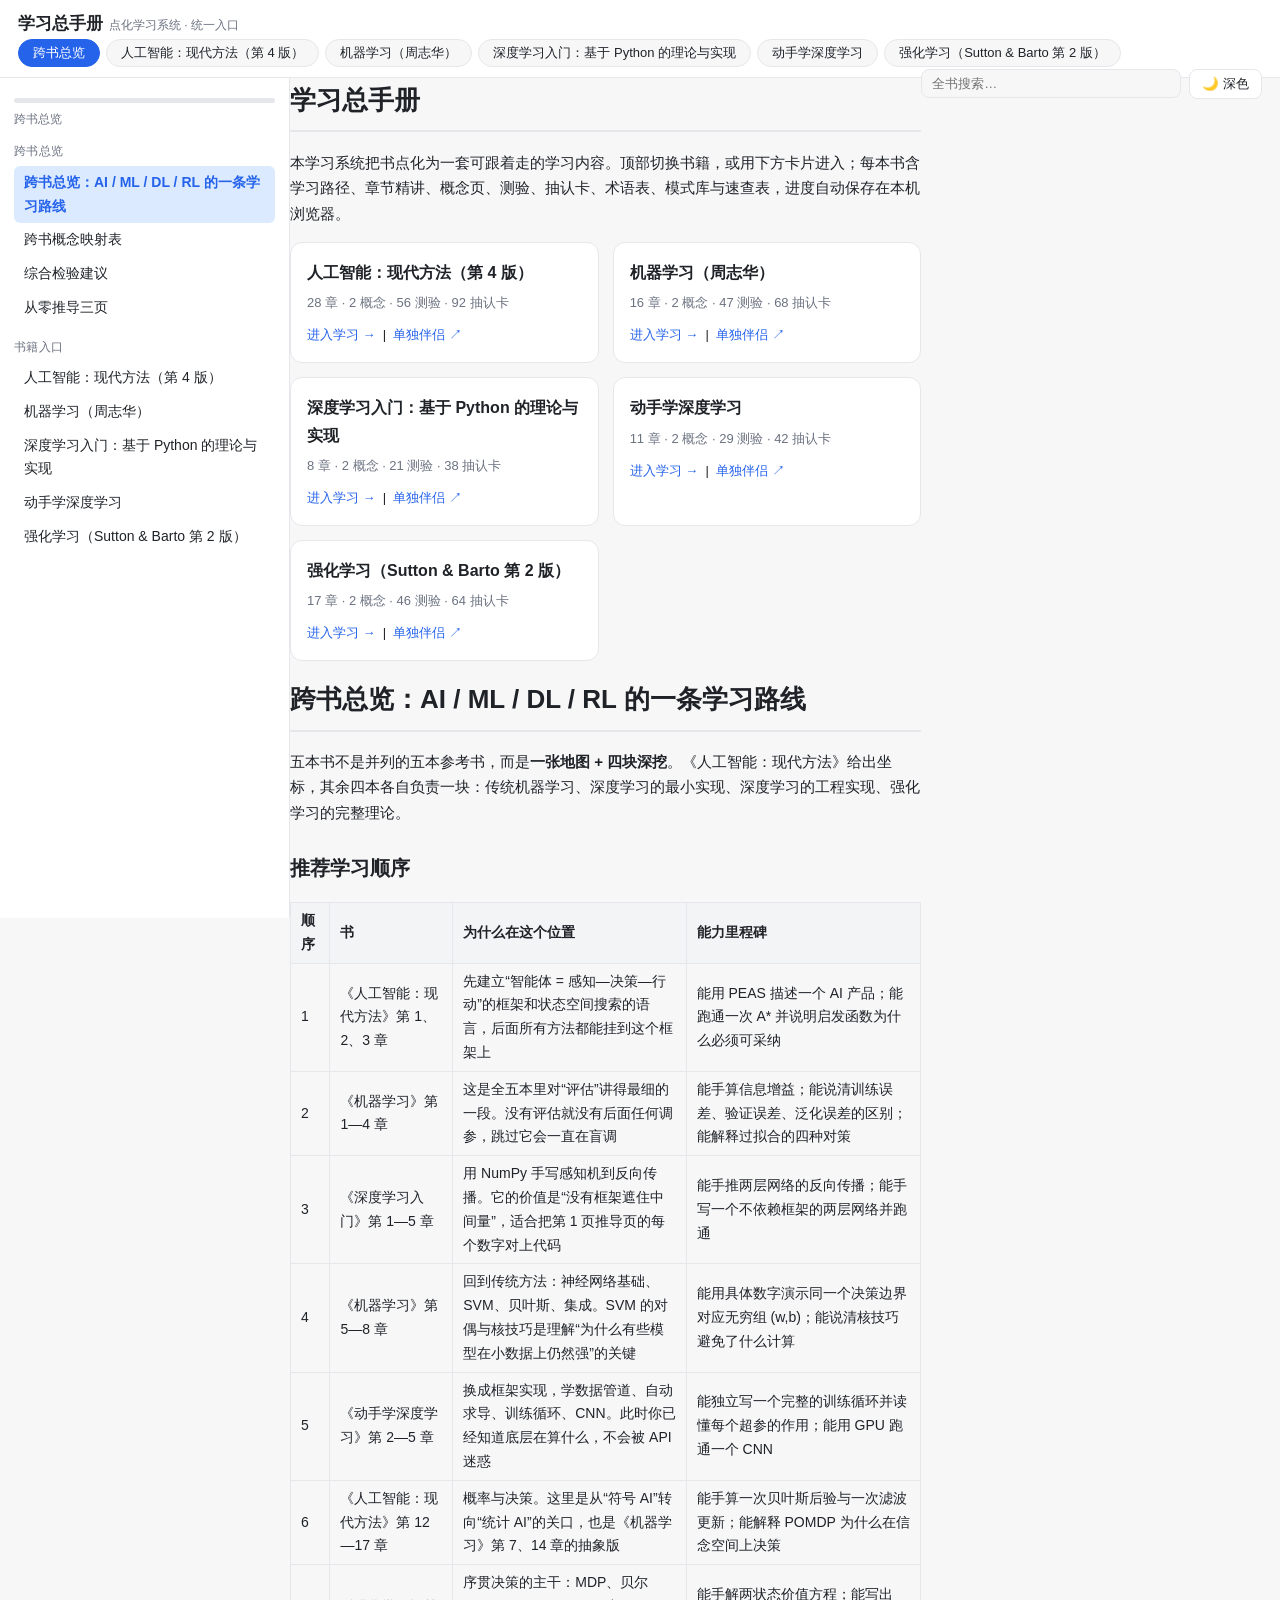
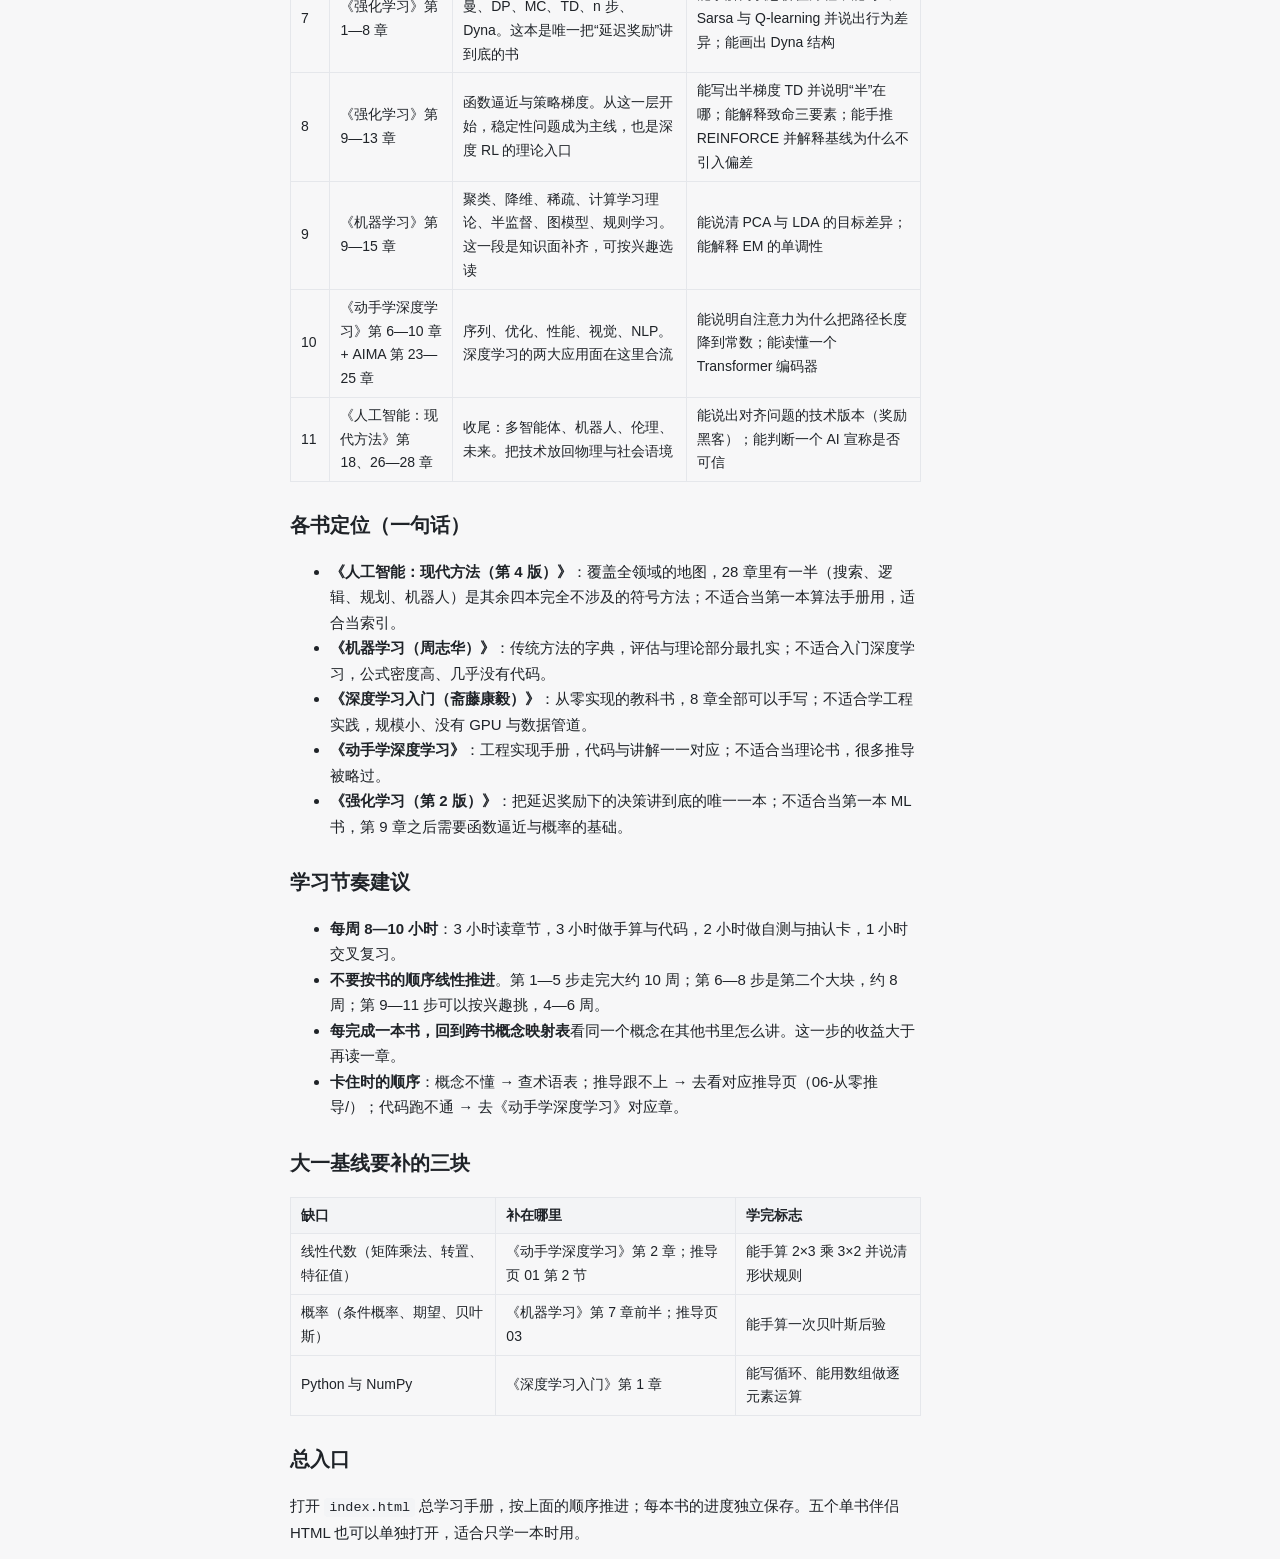
==== index.html @ c2a32211 "五本 AI/ML/DL/RL 教材点化学习系统：AIMA 4e 骨架 + 周志华 + 深度学习入门 + d2l + Sutton；28/16/8/11/17 章，199 测验，三页从零推导" ====
<!DOCTYPE html>
<html lang="zh-CN">
<head>
<meta charset="utf-8">
<meta name="viewport" content="width=device-width, initial-scale=1">
<title>学习总手册</title>
<style>
:root{
  --bg:#f7f7f8; --panel:#ffffff; --text:#1f2328; --muted:#6b7280;
  --accent:#2563eb; --accent-soft:#dbeafe; --border:#e5e7eb;
  --ok:#16a34a; --bad:#dc2626; --code-bg:#f3f4f6;
}
[data-theme="dark"]{
  --bg:#111318; --panel:#1a1d24; --text:#e5e7eb; --muted:#9ca3af;
  --accent:#60a5fa; --accent-soft:#1e3a5f; --border:#2d333d;
  --ok:#4ade80; --bad:#f87171; --code-bg:#20242c;
}
*{box-sizing:border-box}
html,body{margin:0;padding:0}
body{font-family:-apple-system,BlinkMacSystemFont,"Segoe UI","PingFang SC","Hiragino Sans GB","Microsoft YaHei",sans-serif;
  background:var(--bg);color:var(--text);line-height:1.7;font-size:15px}
a{color:var(--accent);text-decoration:none}
a:hover{text-decoration:underline}
header{position:sticky;top:0;z-index:20;background:var(--panel);border-bottom:1px solid var(--border);padding:10px 18px}
.brand{font-size:17px;font-weight:700;display:inline-block;margin-right:18px}
.brand span{color:var(--muted);font-weight:400;font-size:12px;margin-left:6px}
.tabs{display:inline-flex;gap:6px;flex-wrap:wrap;vertical-align:middle}
.tab{border:1px solid var(--border);background:var(--bg);color:var(--text);border-radius:999px;padding:4px 14px;cursor:pointer;font-size:13px}
.tab.active{background:var(--accent);border-color:var(--accent);color:#fff}
.hdr-right{float:right;display:flex;gap:8px;align-items:center;margin-top:2px}
#q{width:260px;padding:6px 10px;border:1px solid var(--border);border-radius:8px;background:var(--bg);color:var(--text);font-size:13px}
#theme-btn{border:1px solid var(--border);background:var(--panel);color:var(--text);border-radius:8px;padding:5px 12px;cursor:pointer;white-space:nowrap}
.layout{display:flex;min-height:calc(100vh - 60px)}
.sidebar{width:290px;flex:none;background:var(--panel);border-right:1px solid var(--border);
  padding:14px;position:sticky;top:60px;height:calc(100vh - 60px);overflow-y:auto}
#progress-bar{height:5px;background:var(--border);border-radius:3px;margin:6px 0;overflow:hidden}
#progress-bar>div{height:100%;width:0;background:var(--accent);transition:width .3s}
#progress-label{font-size:12px;color:var(--muted);margin-bottom:8px}
.nav-sec{font-size:12px;color:var(--muted);margin:12px 0 4px;text-transform:uppercase;letter-spacing:.4px}
.nav-item{display:block;padding:5px 10px;border-radius:6px;color:var(--text);font-size:14px}
.nav-item:hover{background:var(--accent-soft);text-decoration:none}
.nav-item.active{background:var(--accent-soft);color:var(--accent);font-weight:600}
.nav-item .done{float:right;color:var(--ok);font-size:12px}
#nav-toggle{display:none}
.main{flex:1;min-width:0;padding:28px 40px 80px;max-width:920px}
.page h1{font-size:26px;border-bottom:2px solid var(--border);padding-bottom:8px;margin-top:0}
.page h2{font-size:20px;margin-top:26px}
.page h3{font-size:17px;margin-top:22px}
.page table{border-collapse:collapse;width:100%;margin:12px 0;font-size:14px}
.page th,.page td{border:1px solid var(--border);padding:6px 10px;text-align:left}
.page th{background:var(--code-bg)}
.page code{background:var(--code-bg);padding:2px 5px;border-radius:4px;font-size:.9em}
.page pre{background:var(--code-bg);padding:12px;border-radius:8px;overflow-x:auto;font-size:13px}
.page pre code{background:none;padding:0}
.page blockquote{border-left:4px solid var(--accent);margin:12px 0;padding:6px 14px;background:var(--accent-soft);border-radius:0 6px 6px 0}
.page img{max-width:100%}
.mermaid{background:var(--code-bg);padding:14px;border-radius:8px;overflow-x:auto;font-family:ui-monospace,Menlo,Consolas,monospace;font-size:12.5px;white-space:pre;color:var(--muted)}
.mermaid-hint{font-size:12px;color:var(--muted);margin:4px 0 14px}
svg{max-width:100%;height:auto}
.quiz-item{border:1px solid var(--border);border-radius:10px;padding:14px 16px;margin:14px 0;background:var(--panel)}
.quiz-q{margin:0 0 8px;font-weight:500}
.quiz-opts label{display:block;padding:4px 0;cursor:pointer}
.quiz-blank{width:60%;padding:6px 10px;border:1px solid var(--border);border-radius:6px;background:var(--bg);color:var(--text)}
.quiz-check{margin-top:10px;padding:6px 16px;border:none;border-radius:6px;background:var(--accent);color:#fff;cursor:pointer}
.quiz-feedback{margin-left:12px;font-size:13px}
.fb-ok{color:var(--ok)}.fb-bad{color:var(--bad)}
.quiz-explain{margin-top:8px;font-size:13px;color:var(--muted);border-top:1px dashed var(--border);padding-top:6px}
.flashcard{perspective:1200px;margin:24px auto;max-width:520px;cursor:pointer;user-select:none}
.fc-inner{position:relative;width:100%;height:240px;transform-style:preserve-3d;transition:transform .5s}
.flashcard.flip .fc-inner{transform:rotateY(180deg)}
.fc-front,.fc-back{position:absolute;inset:0;backface-visibility:hidden;display:flex;align-items:center;justify-content:center;
  padding:22px;border-radius:14px;border:1px solid var(--border);background:var(--panel);font-size:16px;text-align:center}
.fc-back{transform:rotateY(180deg);background:var(--accent-soft);color:var(--text)}
.card-controls{display:flex;gap:14px;align-items:center;margin:12px 0;flex-wrap:wrap}
.card-actions{display:flex;gap:12px;justify-content:center}
.card-actions button{padding:8px 22px;border:none;border-radius:8px;cursor:pointer;font-size:14px}
#card-known-btn{background:var(--ok);color:#fff}
#card-again-btn{background:var(--bad);color:#fff}
.card-counts{color:var(--muted);font-size:13px}
.path-step{margin:8px 0;padding:10px 12px;border:1px solid var(--border);border-radius:8px;background:var(--panel)}
.path-step.passed{border-color:var(--ok)}
#glossary-filter{width:100%;max-width:380px;padding:7px 10px;border:1px solid var(--border);border-radius:8px;background:var(--bg);color:var(--text);margin-bottom:10px}
#glossary-list li{padding:6px 0;border-bottom:1px dashed var(--border)}
.glossary-ref{color:var(--muted);font-size:12px}
.search-hit{margin:10px 0}
.book-cards{display:grid;grid-template-columns:repeat(auto-fill,minmax(240px,1fr));gap:14px;margin:16px 0}
.book-card{border:1px solid var(--border);border-radius:12px;padding:16px;background:var(--panel)}
.book-card h3{margin:0 0 6px;font-size:16px}
.book-card .meta{font-size:13px;color:var(--muted);margin-bottom:10px}
.book-card .enter{font-size:13px}
.empty{color:var(--muted);padding:20px 0}
@media print{header,.sidebar,.quiz-actions,.card-actions,.card-controls{display:none!important}.main{max-width:none;padding:0}}
@media (max-width:820px){.sidebar{width:100%;height:auto;position:static;padding:10px 14px}
  #nav{display:none}.sidebar.open #nav{display:block}
  #nav-toggle{display:block;width:100%;padding:8px 10px;margin:4px 0;border:1px solid var(--border);border-radius:8px;background:var(--bg);color:var(--text);font-size:14px;text-align:left;cursor:pointer}
  .layout{flex-direction:column}.main{padding:16px}
  .hdr-right{float:none;margin-top:8px}#q{width:100%}}
</style>
</head>
<body>
<header>
  <span class="brand">学习总手册<span>点化学习系统 · 统一入口</span></span>
  <span class="tabs" id="tabs"></span>
  <span class="hdr-right">
    <input id="q" type="search" placeholder="全书搜索…">
    <button id="theme-btn">🌙 深色</button>
  </span>
</header>
<div class="layout">
  <aside class="sidebar">
    <div id="progress-bar"><div id="progress-fill"></div></div>
    <div id="progress-label">进度 0%</div>
    <nav id="nav"></nav>
  </aside>
  <main><div id="view" class="page"></div></main>
</div>
<script>
const BOOKS = {"aima4":{"manifest": {"slug": "aima4", "title": "人工智能：现代方法（第 4 版）", "subtitle": "整套知识库的骨架：28 章给出 AI 的完整地图，其余四本按图深挖", "book": {"title": "人工智能：现代方法（第4版）", "author": "Stuart Russell、Peter Norvig", "source": ["人工智能：现代方法（第4版）（精装版） (Stuart Russell).pdf"]}, "audience": "大一：会微积分与概率基础，线性代数需补", "goal": "拿到任何 AI 概念时，能说出它在地图的哪一块、依赖什么、别的书在哪里展开它", "learningPath": [{"step": "01", "title": "地图与坐标", "chapterIds": ["ch01", "ch02"], "prereq": "无", "checkpoint": "用 PEAS 描述一个你熟悉的 AI 产品", "goal": "建立全书坐标与智能体框架"}, {"step": "02", "title": "确定环境下的求解", "chapterIds": ["ch03", "ch04", "ch05", "ch06"], "prereq": "ch01、ch02、图论基础", "checkpoint": "手跑一次 A*，手算一次 α-β 剪枝", "goal": "掌握搜索、博弈与约束求解"}, {"step": "03", "title": "符号知识与规划", "chapterIds": ["ch07", "ch08", "ch09", "ch10", "ch11"], "prereq": "ch03、命题逻辑", "checkpoint": "用归结证明一个简单蕴含", "goal": "理解逻辑方法与它的边界"}, {"step": "04", "title": "不确定性", "chapterIds": ["ch12", "ch13", "ch14", "ch15"], "prereq": "ch07、概率论", "checkpoint": "手算一次贝叶斯后验与一次滤波更新", "goal": "掌握概率表示与推断"}, {"step": "05", "title": "决策", "chapterIds": ["ch16", "ch17", "ch18"], "prereq": "ch14", "checkpoint": "算一次信息价值，解释 POMDP 为何用信念", "goal": "掌握从信念到动作的转换"}, {"step": "06", "title": "从数据学习", "chapterIds": ["ch19", "ch20"], "prereq": "ch12、微积分", "checkpoint": "手算一次信息增益与一次 EM 迭代", "goal": "掌握学习的基本范式"}, {"step": "07", "title": "深度学习", "chapterIds": ["ch21"], "prereq": "ch19、线代与微积分", "checkpoint": "手推两层网络的反向传播", "goal": "掌握表示学习"}, {"step": "08", "title": "强化学习", "chapterIds": ["ch22"], "prereq": "ch17", "checkpoint": "写出贝尔曼方程并说明三要素风险", "goal": "掌握交互学习"}, {"step": "09", "title": "语言与视觉", "chapterIds": ["ch23", "ch24", "ch25"], "prereq": "ch21", "checkpoint": "说明自注意力为何优于 RNN", "goal": "掌握感知与语言的主流架构"}, {"step": "10", "title": "行动与反思", "chapterIds": ["ch26", "ch27", "ch28"], "prereq": "ch17、ch25", "checkpoint": "说出对齐问题的技术版本", "goal": "把 AI 放回物理与社会语境"}], "chapters": [{"id": "ch01", "title": "第 1 章：绪论", "file": "chapters/ch01.md", "difficulty": 1}, {"id": "ch02", "title": "第 2 章：智能体", "file": "chapters/ch02.md", "difficulty": 2}, {"id": "ch03", "title": "第 3 章：通过搜索进行问题求解", "file": "chapters/ch03.md", "difficulty": 3}, {"id": "ch04", "title": "第 4 章：复杂环境中的搜索", "file": "chapters/ch04.md", "difficulty": 3}, {"id": "ch05", "title": "第 5 章：对抗搜索和博弈", "file": "chapters/ch05.md", "difficulty": 3}, {"id": "ch06", "title": "第 6 章：约束满足问题", "file": "chapters/ch06.md", "difficulty": 3}, {"id": "ch07", "title": "第 7 章：逻辑智能体", "file": "chapters/ch07.md", "difficulty": 3}, {"id": "ch08", "title": "第 8 章：一阶逻辑", "file": "chapters/ch08.md", "difficulty": 3}, {"id": "ch09", "title": "第 9 章：一阶逻辑中的推断", "file": "chapters/ch09.md", "difficulty": 3}, {"id": "ch10", "title": "第 10 章：知识表示", "file": "chapters/ch10.md", "difficulty": 3}, {"id": "ch11", "title": "第 11 章：自动规划", "file": "chapters/ch11.md", "difficulty": 3}, {"id": "ch12", "title": "第 12 章：不确定性的量化", "file": "chapters/ch12.md", "difficulty": 2}, {"id": "ch13", "title": "第 13 章：概率推理", "file": "chapters/ch13.md", "difficulty": 3}, {"id": "ch14", "title": "第 14 章：时间上的概率推理", "file": "chapters/ch14.md", "difficulty": 3}, {"id": "ch15", "title": "第 15 章：概率编程", "file": "chapters/ch15.md", "difficulty": 3}, {"id": "ch16", "title": "第 16 章：做简单决策", "file": "chapters/ch16.md", "difficulty": 3}, {"id": "ch17", "title": "第 17 章：做复杂决策", "file": "chapters/ch17.md", "difficulty": 3}, {"id": "ch18", "title": "第 18 章：多智能体决策", "file": "chapters/ch18.md", "difficulty": 3}, {"id": "ch19", "title": "第 19 章：样例学习", "file": "chapters/ch19.md", "difficulty": 3}, {"id": "ch20", "title": "第 20 章：概率模型学习", "file": "chapters/ch20.md", "difficulty": 3}, {"id": "ch21", "title": "第 21 章：深度学习", "file": "chapters/ch21.md", "difficulty": 3}, {"id": "ch22", "title": "第 22 章：强化学习", "file": "chapters/ch22.md", "difficulty": 3}, {"id": "ch23", "title": "第 23 章：自然语言处理", "file": "chapters/ch23.md", "difficulty": 3}, {"id": "ch24", "title": "第 24 章：自然语言处理中的深度学习", "file": "chapters/ch24.md", "difficulty": 3}, {"id": "ch25", "title": "第 25 章：计算机视觉", "file": "chapters/ch25.md", "difficulty": 3}, {"id": "ch26", "title": "第 26 章：机器人学", "file": "chapters/ch26.md", "difficulty": 3}, {"id": "ch27", "title": "第 27 章：人工智能的哲学、伦理和安全性", "file": "chapters/ch27.md", "difficulty": 2}, {"id": "ch28", "title": "第 28 章：人工智能的未来", "file": "chapters/ch28.md", "difficulty": 2}], "concepts": [{"id": "c01", "title": "智能体的环境画像", "file": "concepts/c01.md", "chapterIds": ["ch02", "ch22"]}, {"id": "c02", "title": "从符号到统计的转向", "file": "concepts/c02.md", "chapterIds": ["ch07", "ch12", "ch21"]}], "glossary": [{"term": "理性智能体", "def": "在给定感知与目标下选择能最大化期望性能的动作的智能体。", "chapterId": "ch01"}, {"term": "性能度量", "def": "评价智能体行为好坏的外部标准。", "chapterId": "ch01"}, {"term": "感知序列", "def": "智能体从开始到当前收到的全部感知输入。", "chapterId": "ch01"}, {"term": "PEAS", "def": "描述任务的四要素：性能度量、环境、执行器、传感器。", "chapterId": "ch02"}, {"term": "基于模型的反射智能体", "def": "维护内部状态以应对部分可观测环境的智能体。", "chapterId": "ch02"}, {"term": "效用函数", "def": "在多个目标冲突时衡量整体偏好程度的函数。", "chapterId": "ch02"}, {"term": "状态空间", "def": "由所有可达状态与转移构成的问题表示。", "chapterId": "ch03"}, {"term": "启发函数", "def": "估计从某节点到目标剩余代价的函数。", "chapterId": "ch03"}, {"term": "可采纳", "def": "启发函数从不高估真实剩余代价的性质。", "chapterId": "ch03"}, {"term": "A* 搜索", "def": "以 g+h 为优先级的最优启发式搜索算法。", "chapterId": "ch03"}, {"term": "局部搜索", "def": "只保留当前状态、在邻居中改进的搜索方法。", "chapterId": "ch04"}, {"term": "模拟退火", "def": "按温度控制的概率接受劣解的随机搜索算法。", "chapterId": "ch04"}, {"term": "在线搜索", "def": "在执行过程中边行动边学习的搜索方式。", "chapterId": "ch04"}, {"term": "极小化极大", "def": "假设对手最优时选择最坏情况最优动作的搜索算法。", "chapterId": "ch05"}, {"term": "α-β 剪枝", "def": "利用已确定边界剪掉不影响结果分支的优化。", "chapterId": "ch05"}, {"term": "蒙特卡洛树搜索", "def": "用大量模拟与 UCB 选择构建博弈树的搜索方法。", "chapterId": "ch05"}, {"term": "约束满足问题", "def": "由变量、值域与约束构成、求满足全部约束赋值的问题。", "chapterId": "ch06"}, {"term": "弧相容", "def": "任何变量的取值都能在邻居中找到相容支持的性质。", "chapterId": "ch06"}, {"term": "回溯搜索", "def": "逐步赋值、冲突则回退的搜索方法。", "chapterId": "ch06"}, {"term": "蕴含", "def": "一个公式在所有满足前提的世界中都为真的关系。", "chapterId": "ch07"}, {"term": "归结", "def": "消去互补文字、从两个子句推出新子句的推理规则。", "chapterId": "ch07"}, {"term": "可靠性", "def": "推理规则只推出真结论的性质。", "chapterId": "ch07"}, {"term": "完备性", "def": "能推出所有被蕴含结论的性质。", "chapterId": "ch07"}, {"term": "一阶逻辑", "def": "引入对象、谓词与量词、能表达关系的逻辑系统。", "chapterId": "ch08"}, {"term": "量词", "def": "表示“所有”或“存在”的符号 ∀ 与 ∃。", "chapterId": "ch08"}, {"term": "合一", "def": "寻找替换使两个表达式相同的算法。", "chapterId": "ch08"}, {"term": "前向链接", "def": "从已知事实出发推出新事实的数据驱动推理。", "chapterId": "ch09"}, {"term": "反向链接", "def": "从目标出发寻找规则前提的目标驱动推理。", "chapterId": "ch09"}, {"term": "Horn 子句", "def": "最多含一个正文字的子句，推理效率高。", "chapterId": "ch09"}, {"term": "本体论", "def": "关于世界由哪些类别构成及其关系的约定体系。", "chapterId": "ch10"}, {"term": "默认推理", "def": "无相反证据时接受默认结论、可被新信息撤回的推理。", "chapterId": "ch10"}, {"term": "描述逻辑", "def": "表达力受限但推理可判定的逻辑片段。", "chapterId": "ch10"}, {"term": "STRIPS", "def": "用前提与添加/删除列表表示动作的规划语言。", "chapterId": "ch11"}, {"term": "松弛问题", "def": "去掉部分约束使问题变易、用于生成启发式的问题。", "chapterId": "ch11"}, {"term": "分层规划", "def": "在抽象层与具体层分别规划再细化的方法。", "chapterId": "ch11"}, {"term": "条件概率", "def": "在给定事件发生时另一事件的概率。", "chapterId": "ch12"}, {"term": "贝叶斯公式", "def": "用似然与先验计算后验的公式。", "chapterId": "ch12"}, {"term": "条件独立", "def": "给定某变量后两变量联合概率等于边缘概率乘积。", "chapterId": "ch12"}, {"term": "贝叶斯网", "def": "用有向无环图与条件概率表表示联合分布的概率模型。", "chapterId": "ch13"}, {"term": "变量消去", "def": "按顺序对变量求和、复用中间因子的精确推理算法。", "chapterId": "ch13"}, {"term": "似然加权", "def": "按证据固定、按先验采样并用权重修正的近似推理方法。", "chapterId": "ch13"}, {"term": "滤波", "def": "根据至今证据估计当前状态后验的推理任务。", "chapterId": "ch14"}, {"term": "卡尔曼滤波", "def": "在线性高斯假设下递归更新均值与协方差的滤波算法。", "chapterId": "ch14"}, {"term": "粒子滤波", "def": "用加权样本近似后验的非参数滤波方法。", "chapterId": "ch14"}, {"term": "概率编程", "def": "用程序写生成过程、由后端自动推断的概率建模方式。", "chapterId": "ch15"}, {"term": "变分推断", "def": "用可优化的简单分布逼近后验的推断方法。", "chapterId": "ch15"}, {"term": "MCMC", "def": "通过长期采样逼近后验分布的推断方法。", "chapterId": "ch15"}, {"term": "期望效用", "def": "在信念分布下某动作带来的效用期望值。", "chapterId": "ch16"}, {"term": "效用函数", "def": "把结果状态映射为偏好程度的函数。", "chapterId": "ch16"}, {"term": "信息价值", "def": "获得某信息后决策改善的期望幅度。", "chapterId": "ch16"}, {"term": "POMDP", "def": "部分可观测马尔可夫决策过程，需在信念空间上决策。", "chapterId": "ch17"}, {"term": "信念状态", "def": "对当前世界状态的概率分布估计。", "chapterId": "ch17"}, {"term": "风险敏感决策", "def": "考虑收益分布尾部而非仅期望的决策方式。", "chapterId": "ch17"}, {"term": "纳什均衡", "def": "无人能通过单方改变策略获益的策略组合。", "chapterId": "ch18"}, {"term": "零和博弈", "def": "一方收益等于另一方损失的博弈。", "chapterId": "ch18"}, {"term": "机制设计", "def": "设计规则使自利行为产生良好集体结果的方法。", "chapterId": "ch18"}, {"term": "监督学习", "def": "从带标签的输入输出对学习映射的方法。", "chapterId": "ch19"}, {"term": "信息增益", "def": "分裂前后熵的减少量。", "chapterId": "ch19"}, {"term": "归纳偏置", "def": "学习器为泛化而预设的偏好假设。", "chapterId": "ch19"}, {"term": "过拟合", "def": "模型拟合训练数据噪声、泛化变差的现象。", "chapterId": "ch19"}, {"term": "最大似然估计", "def": "使观测数据出现概率最大的参数估计。", "chapterId": "ch20"}, {"term": "最大后验估计", "def": "在参数先验下使后验最大的参数估计。", "chapterId": "ch20"}, {"term": "EM 算法", "def": "在含隐变量时交替求后验与更新参数的迭代算法。", "chapterId": "ch20"}, {"term": "反向传播", "def": "用链式法则从输出向输入逐层计算梯度的算法。", "chapterId": "ch21"}, {"term": "卷积", "def": "用共享卷积核在空间上滑动提取局部特征的运算。", "chapterId": "ch21"}, {"term": "注意力机制", "def": "按查询与键的相似度对值加权聚合的机制。", "chapterId": "ch21"}, {"term": "梯度消失", "def": "深层网络中梯度逐层衰减导致浅层难以训练的现象。", "chapterId": "ch21"}, {"term": "马尔可夫决策过程", "def": "用状态、动作、转移与奖励刻画序贯决策的框架。", "chapterId": "ch22"}, {"term": "贝尔曼方程", "def": "把价值函数写成即时奖励与后继价值折扣和的递归关系。", "chapterId": "ch22"}, {"term": "探索与利用", "def": "尝试未知动作与选择已知最优动作之间的权衡。", "chapterId": "ch22"}, {"term": "语言模型", "def": "估计词序列概率分布的模型。", "chapterId": "ch23"}, {"term": "n-gram", "def": "只依赖前 n-1 个词的简化语言模型。", "chapterId": "ch23"}, {"term": "词向量", "def": "把词映射为低维连续向量的表示。", "chapterId": "ch23"}, {"term": "循环神经网络", "def": "用隐状态沿时间传递信息的序列模型。", "chapterId": "ch24"}, {"term": "长短期记忆", "def": "用门控与加性细胞状态缓解长依赖的 RNN 变体。", "chapterId": "ch24"}, {"term": "自注意力", "def": "序列内部各位置互相关注的注意力形式。", "chapterId": "ch24"}, {"term": "语义分割", "def": "为每个像素分配类别标签的视觉任务。", "chapterId": "ch25"}, {"term": "数据增广", "def": "通过对训练样本做变换来扩充数据分布的方法。", "chapterId": "ch25"}, {"term": "平移等变性", "def": "输入平移时输出相应平移的性质。", "chapterId": "ch25"}, {"term": "SLAM", "def": "同时估计机器人位姿与环境地图的问题。", "chapterId": "ch26"}, {"term": "配置空间", "def": "由机器人所有自由度构成的抽象空间。", "chapterId": "ch26"}, {"term": "阻抗控制", "def": "控制末端与环境之间力与位移关系的控制方式。", "chapterId": "ch26"}, {"term": "强人工智能", "def": "拥有真正心智而非仅表现智能行为的人工系统。", "chapterId": "ch27"}, {"term": "对齐问题", "def": "使系统目标与人类真实意图一致的问题。", "chapterId": "ch27"}, {"term": "算法偏见", "def": "模型因数据或设计产生的系统性不公正输出。", "chapterId": "ch27"}, {"term": "分布外泛化", "def": "在训练分布之外的数据上仍保持性能的能力。", "chapterId": "ch28"}, {"term": "具身智能", "def": "通过物理交互获取知识与技能的智能形态。", "chapterId": "ch28"}], "patterns": {"file": "patterns.md"}, "cheatsheet": {"file": "cheatsheet.md"}, "quizzes": [{"id": "ch01-q01", "chapterId": "ch01", "type": "single", "question": "现代 AI 主流定义属于哪一格？", "explain": "智能体框架以最大化性能度量为目标。", "options": ["像人思考", "像人行动", "理性思考", "理性行动"], "answer": 3}, {"id": "ch01-q02", "chapterId": "ch01", "type": "single", "question": "两次 AI 寒冬的共同成因？", "explain": "每一轮都过度承诺，随后能力不足暴露。", "options": ["算力过剩", "承诺超出能力", "数据不足", "缺乏理论"], "answer": 1}, {"id": "ch02-q03", "chapterId": "ch02", "type": "single", "question": "PEAS 中的 E 指什么？", "explain": "Environment。", "options": ["执行器", "环境", "评估", "经验"], "answer": 1}, {"id": "ch02-q04", "chapterId": "ch02", "type": "single", "question": "部分可观测环境最少需要哪种结构？", "explain": "需要内部状态记住看不到的部分。", "options": ["简单反射", "基于目标", "基于模型的反射", "学习型"], "answer": 2}, {"id": "ch03-q05", "chapterId": "ch03", "type": "single", "question": "A* 树搜索保证最优的条件？", "explain": "可采纳即从不高估真实代价。", "options": ["h 一致", "h 可采纳", "h 单调", "h 为 0"], "answer": 1}, {"id": "ch03-q06", "chapterId": "ch03", "type": "single", "question": "DFS 的主要缺陷？", "explain": "可能沿无限路径不返回。", "options": ["空间太大", "时间太长", "不完备且不最优", "需要启发函数"], "answer": 2}, {"id": "ch04-q07", "chapterId": "ch04", "type": "single", "question": "模拟退火接受变差解的概率随温度如何变化？", "explain": "温度降低，概率趋近 0。", "options": ["增大", "减小", "不变", "先增后不变"], "answer": 1}, {"id": "ch04-q08", "chapterId": "ch04", "type": "single", "question": "LRTA* 与 A* 的关键差别？", "explain": "在线只维护启发值表。", "options": ["是否用启发函数", "是否完备", "在线更新而非建搜索树", "是否需要目标"], "answer": 2}, {"id": "ch05-q09", "chapterId": "ch05", "type": "single", "question": "α-β 剪枝对根节点值的影响？", "explain": "只剪掉不影响根值的分支。", "options": ["不变", "变大", "变小", "不确定"], "answer": 0}, {"id": "ch05-q10", "chapterId": "ch05", "type": "single", "question": "深度受限搜索失去的保证？", "explain": "评价函数近似导致最优性不保证。", "options": ["完备性", "最优性", "终止性", "正确性定义"], "answer": 1}, {"id": "ch06-q11", "chapterId": "ch06", "type": "single", "question": "MRV 启发式选择什么变量？", "explain": "优先处理最受约束的变量。", "options": ["值域最大的", "剩余可选值最少的", "最先出现的", "约束最少的"], "answer": 1}, {"id": "ch06-q12", "chapterId": "ch06", "type": "single", "question": "弧相容的作用？", "explain": "删除邻居中无相容支持的值。", "options": ["剪掉不可能取值", "直接求解", "排序变量", "生成新约束"], "answer": 0}, {"id": "ch07-q13", "chapterId": "ch07", "type": "single", "question": "KB ⊨ α 的含义？", "explain": "语义蕴含的定义。", "options": ["KB 为真", "α 可证明", "所有 KB 为真的世界 α 也为真", "KB 与 α 等价"], "answer": 2}, {"id": "ch07-q14", "chapterId": "ch07", "type": "single", "question": "归结法完备性指？", "explain": "归结完备性定理。", "options": ["一定最短证明", "蕴含成立时必能推出空子句", "只处理简单公式", "不需要前提"], "answer": 1}, {"id": "ch08-q15", "chapterId": "ch08", "type": "single", "question": "¬∀x P(x) 等价于？", "explain": "否定全称得到存在否定。", "options": ["∀x¬P(x)", "¬∃xP(x)", "∃x¬P(x)", "∃xP(x)"], "answer": 2}, {"id": "ch08-q16", "chapterId": "ch08", "type": "single", "question": "∀x∃y 爱(x,y) 的含义？", "explain": "y 依赖于 x，故每人各有其爱。", "options": ["每个人都有爱的人", "存在一个人被所有人爱", "所有人爱同一个人", "没有人相爱"], "answer": 0}, {"id": "ch09-q17", "chapterId": "ch09", "type": "single", "question": "Prolog 采用的推理方式？", "explain": "从目标出发找规则前提。", "options": ["前向链接", "反向链接", "真值表", "归结反驳"], "answer": 1}, {"id": "ch09-q18", "chapterId": "ch09", "type": "single", "question": "Horn 子句高效的原因？", "explain": "最多一个正文字，避免完整合一搜索。", "options": ["更短", "不需要变量", "归结可退化为链接", "一定可满足"], "answer": 2}, {"id": "ch10-q19", "chapterId": "ch10", "type": "single", "question": "“鸟通常会飞”最适合的表示方式？", "explain": "存在企鹅等例外，需默认推理。", "options": ["全称量词", "存在量词", "默认规则", "真值表"], "answer": 2}, {"id": "ch10-q20", "chapterId": "ch10", "type": "single", "question": "非单调逻辑中“非单调”的含义？", "explain": "加入前提可能使原结论失效。", "options": ["推理速度不均匀", "新信息可撤回旧结论", "结论不确定", "不能重复使用"], "answer": 1}, {"id": "ch11-q21", "chapterId": "ch11", "type": "single", "question": "STRIPS 动作的三要素？", "explain": "前提与效果两部分，效果再分删除与添加。", "options": ["名称、参数、代价", "前提、删除列表、添加列表", "输入、输出、状态", "变量、约束、目标"], "answer": 1}, {"id": "ch11-q22", "chapterId": "ch11", "type": "single", "question": "忽略删除列表得到的启发式性质？", "explain": "松弛问题更易解，其代价不超过原问题。", "options": ["不可采纳", "高估代价", "可采纳的下界", "精确值"], "answer": 2}, {"id": "ch12-q23", "chapterId": "ch12", "type": "single", "question": "患病率 1%、灵敏度 90%、假阳性 5%，阳性时患病概率约？", "explain": "0.009/(0.009+0.0495)≈15.4%。", "options": ["90%", "15.4%", "50%", "1%"], "answer": 1}, {"id": "ch12-q24", "chapterId": "ch12", "type": "single", "question": "条件独立的定义？", "explain": "P(a∧b|c)=P(a|c)P(b|c)。", "options": ["给定 c 时联合等于边缘乘积", "无条件联合等于乘积", "P(a)=P(b)", "互斥"], "answer": 0}, {"id": "ch13-q25", "chapterId": "ch13", "type": "single", "question": "贝叶斯网联合分布的分解依据？", "explain": "P(X)=ΠP(Xi|Parents(Xi))。", "options": ["全概率公式", "局部条件概率相乘", "贝叶斯公式", "独立性假设"], "answer": 1}, {"id": "ch13-q26", "chapterId": "ch13", "type": "single", "question": "变量消去比枚举快的原因？", "explain": "消元过程中因子被复用，避免重复求和。", "options": ["用了近似", "变量更少", "复用中间因子", "不需要证据"], "answer": 2}, {"id": "ch14-q27", "chapterId": "ch14", "type": "single", "question": "滤波计算的是什么？", "explain": "P(X_t|e_{1:t})。", "options": ["未来状态", "当前状态后验", "过去状态", "整条序列"], "answer": 1}, {"id": "ch14-q28", "chapterId": "ch14", "type": "single", "question": "卡尔曼滤波闭式解依赖的假设？", "explain": "线性高斯使后验保持高斯，参数有限。", "options": ["状态离散", "观测连续", "线性高斯", "马尔可夫性"], "answer": 2}, {"id": "ch15-q29", "chapterId": "ch15", "type": "single", "question": "概率编程相对贝叶斯网建模的最大优势？", "explain": "直接写生成过程，结构由代码隐含。", "options": ["更快", "更准", "可表达手工画图困难的结构", "不需要数据"], "answer": 2}, {"id": "ch15-q30", "chapterId": "ch15", "type": "single", "question": "高维模型通常首选哪种推断？", "explain": "变分速度快，高维 MCMC 难收敛。", "options": ["MCMC", "变分", "枚举", "变量消去"], "answer": 1}, {"id": "ch16-q31", "chapterId": "ch16", "type": "single", "question": "期望效用决策选择的对象？", "explain": "EU(a)=ΣP(s|e)U(s) 取最大。", "options": ["概率最大的状态", "期望效用最大的动作", "效用最大的状态", "成本最低的动作"], "answer": 1}, {"id": "ch16-q32", "chapterId": "ch16", "type": "single", "question": "信息价值的下界？", "explain": "可以选择忽略信息，故价值不会为负。", "options": ["0", "-1", "无穷小", "不确定"], "answer": 0}, {"id": "ch17-q33", "chapterId": "ch17", "type": "single", "question": "POMDP 中策略的输入是？", "explain": "部分可观测下只能基于信念决策。", "options": ["真实状态", "观测序列", "信念状态", "动作历史"], "answer": 2}, {"id": "ch17-q34", "chapterId": "ch17", "type": "single", "question": "POMDP 难解的根本原因？", "explain": "信念是单纯形上的连续分布。", "options": ["信念空间连续无穷维", "动作太多", "奖励稀疏", "没有模型"], "answer": 0}, {"id": "ch18-q35", "chapterId": "ch18", "type": "single", "question": "囚徒困境说明的核心现象？", "explain": "都招供是均衡但结果差于都不招。", "options": ["合作总是最优", "个体理性导致集体次优", "均衡唯一", "零和"], "answer": 1}, {"id": "ch18-q36", "chapterId": "ch18", "type": "single", "question": "机制设计的关键要求？", "explain": "参与者没有谎报动机。", "options": ["收益最大", "计算最快", "防策略性", "均衡唯一"], "answer": 2}, {"id": "ch19-q37", "chapterId": "ch19", "type": "single", "question": "信息增益的公式？", "explain": "父节点熵减去子节点熵的加权和。", "options": ["H(parent)-Σ(n_i/n)H(child_i)", "ΣH(child)", "H(parent)+ΣH(child)", "信息增益即熵"], "answer": 0}, {"id": "ch19-q38", "chapterId": "ch19", "type": "single", "question": "没有免费的午餐定理说明什么？", "explain": "性能需对所有问题平均，任何偏置都有代价。", "options": ["深度学习最好", "数据越多越好", "不存在对所有问题最优的学习器", "特征越多越好"], "answer": 2}, {"id": "ch20-q39", "chapterId": "ch20", "type": "single", "question": "朴素贝叶斯的“朴素”指什么？", "explain": "给定类别下假设特征相互独立。", "options": ["模型简单", "特征条件独立假设", "只用朴素特征", "不用概率"], "answer": 1}, {"id": "ch20-q40", "chapterId": "ch20", "type": "single", "question": "EM 的 E 步做什么？", "explain": "用当前参数估计隐变量分布。", "options": ["算隐变量后验", "更新参数", "计算梯度", "选模型"], "answer": 0}, {"id": "ch21-q41", "chapterId": "ch21", "type": "single", "question": "没有非线性激活的多层网络等价于什么？", "explain": "线性复合仍是线性。", "options": ["单层线性模型", "深层网络", "卷积网络", "决策树"], "answer": 0}, {"id": "ch21-q42", "chapterId": "ch21", "type": "single", "question": "注意力缩放 √d_k 的原因？", "explain": "点积方差随维度线性增长。", "options": ["加快计算", "减少参数", "控制点积方差避免 softmax 饱和", "增加表达力"], "answer": 2}, {"id": "ch21-q43", "chapterId": "ch21", "type": "single", "question": "反向传播的本质？", "explain": "它只负责算梯度。", "options": ["另一种优化算法", "链式法则加复用前向中间值", "随机搜索", "模型选择"], "answer": 1}, {"id": "ch22-q44", "chapterId": "ch22", "type": "single", "question": "贝尔曼方程把价值写成什么？", "explain": "递归形式 r+γv(s')。", "options": ["全部奖励之和", "一步奖励加后继价值折扣", "平均奖励", "最大奖励"], "answer": 1}, {"id": "ch22-q45", "chapterId": "ch22", "type": "single", "question": "哪一组同时出现容易发散？", "explain": "致命三要素。", "options": ["探索、奖励、策略", "状态、动作、折扣", "函数逼近、自举、离轨", "采样、规划、学习"], "answer": 2}, {"id": "ch23-q46", "chapterId": "ch23", "type": "single", "question": "n-gram 模型的主要问题？", "explain": "组合数量随词表指数增长。", "options": ["太慢", "稀疏与参数爆炸", "不能生成", "需要语法树"], "answer": 1}, {"id": "ch23-q47", "chapterId": "ch23", "type": "single", "question": "分布假设的内容？", "explain": "相似上下文中的词含义相近。", "options": ["词频决定含义", "语法决定含义", "上下文决定词义", "长度决定词义"], "answer": 2}, {"id": "ch24-q48", "chapterId": "ch24", "type": "single", "question": "自注意力相对 RNN 的根本优势？", "explain": "路径长度从 O(n) 降到 O(1)。", "options": ["参数更少", "任意两位置直连", "不用激活函数", "不需要数据"], "answer": 1}, {"id": "ch24-q49", "chapterId": "ch24", "type": "single", "question": "LSTM 缓解梯度消失的关键？", "explain": "加性路径使梯度可远传。", "options": ["输出门", "输入门", "加性细胞状态更新", "词嵌入"], "answer": 2}, {"id": "ch25-q50", "chapterId": "ch25", "type": "single", "question": "卷积的两个核心先验？", "explain": "这两条大幅降低参数量。", "options": ["深度与宽度", "局部连接与参数共享", "归一化与残差", "注意力与门控"], "answer": 1}, {"id": "ch25-q51", "chapterId": "ch25", "type": "single", "question": "语义分割与实例分割的差别？", "explain": "实例分割还要区分个体。", "options": ["输入不同", "输出尺寸不同", "是否区分同类不同实例", "是否需要标签"], "answer": 2}, {"id": "ch26-q52", "chapterId": "ch26", "type": "single", "question": "SLAM 的核心困难？", "explain": "鸡与蛋问题，需联合估计。", "options": ["传感器太贵", "计算太慢", "定位与建图互为前提", "没有算法"], "answer": 2}, {"id": "ch26-q53", "chapterId": "ch26", "type": "single", "question": "配置空间的维度等于？", "explain": "每个自由度构成一维。", "options": ["障碍物数", "机器人自由度", "传感器数", "路径长度"], "answer": 1}, {"id": "ch27-q54", "chapterId": "ch27", "type": "single", "question": "奖励黑客的本质？", "explain": "优化器钻字面目标的空子。", "options": ["算法缺陷", "数据不足", "目标设定与真实意图不一致", "算力不够"], "answer": 2}, {"id": "ch27-q55", "chapterId": "ch27", "type": "single", "question": "算法偏见的首要来源？", "explain": "数据里的偏见被模型学到并放大。", "options": ["训练数据中的历史偏见", "学习率太大", "模型太大", "显存不足"], "answer": 0}, {"id": "ch28-q56", "chapterId": "ch28", "type": "single", "question": "判断 AI 宣称可信的标准不包括？", "explain": "参数量大不代表能力强或可用。", "options": ["训练测试分布是否一致", "基线是否公平", "参数量是否最大", "失败案例是否公开"], "answer": 2}], "flashcards": [{"id": "f01", "chapterId": "ch01", "front": "AI 的四种取向？", "back": "像人/理性 × 思考/行动，共四格。", "tags": ["intro"]}, {"id": "f02", "chapterId": "ch01", "front": "智能体的构成？", "back": "架构 + 程序，通过感知与动作与环境交互。", "tags": ["agent"]}, {"id": "f03", "chapterId": "ch01", "front": "性能度量、环境、动作空间各定义什么？", "back": "好坏标准、问题难度、可做什么。", "tags": ["agent"]}, {"id": "f04", "chapterId": "ch02", "front": "PEAS 四项？", "back": "性能度量、环境、执行器、传感器。", "tags": ["agent"]}, {"id": "f05", "chapterId": "ch02", "front": "环境的六个维度？", "back": "可观测性、确定性、片段/连续、静态/动态、离散/连续、单/多智能体。", "tags": ["agent"]}, {"id": "f06", "chapterId": "ch02", "front": "学习型智能体的四个部件？", "back": "性能元件、critic、学习元件、问题生成器。", "tags": ["agent"]}, {"id": "f07", "chapterId": "ch03", "front": "问题形式化的五要素？", "back": "初始状态、动作、转移模型、目标测试、路径代价。", "tags": ["search"]}, {"id": "f08", "chapterId": "ch03", "front": "A* 的评价函数？", "back": "f(n)=g(n)+h(n)。", "tags": ["astar"]}, {"id": "f09", "chapterId": "ch03", "front": "可采纳与一致的定义？", "back": "可采纳=不高估；一致=h(n)≤c+h(n')。", "tags": ["heuristic"]}, {"id": "f10", "chapterId": "ch03", "front": "迭代加深为什么实用？", "back": "兼具 BFS 的最优与 DFS 的空间。", "tags": ["search"]}, {"id": "f11", "chapterId": "ch04", "front": "爬山法的主要问题？", "back": "局部极大与平台。", "tags": ["local"]}, {"id": "f12", "chapterId": "ch04", "front": "模拟退火的接受准则？", "back": "以 exp(ΔE/T) 概率接受变差解，T 递减。", "tags": ["annealing"]}, {"id": "f13", "chapterId": "ch04", "front": "LRTA* 的更新式？", "back": "H(s)=min_a[c(s,a)+H(s')]。", "tags": ["online"]}, {"id": "f14", "chapterId": "ch05", "front": "Minimax 的递归式？", "back": "自己回合取 max，对手回合取 min。", "tags": ["game"]}, {"id": "f15", "chapterId": "ch05", "front": "α 与 β 的含义？", "back": "α 是 MAX 已知下界，β 是 MIN 已知上界。", "tags": ["alphabeta"]}, {"id": "f16", "chapterId": "ch05", "front": "MCTS 四个步骤？", "back": "选择、扩展、模拟、回传。", "tags": ["mcts"]}, {"id": "f17", "chapterId": "ch05", "front": "地平线效应是什么？", "back": "深度边界外的局面变化看不到，导致误判。", "tags": ["game"]}, {"id": "f18", "chapterId": "ch06", "front": "CSP 的三要素？", "back": "变量、值域、约束。", "tags": ["csp"]}, {"id": "f19", "chapterId": "ch06", "front": "前向检验做什么？", "back": "赋值后删除邻居值域中冲突的取值。", "tags": ["csp"]}, {"id": "f20", "chapterId": "ch06", "front": "LCV 为什么有效？", "back": "给邻居留更多余地，减少后续回溯。", "tags": ["csp"]}, {"id": "f21", "chapterId": "ch07", "front": "蕴含的定义？", "back": "所有使 KB 为真的世界也使 α 为真。", "tags": ["logic"]}, {"id": "f22", "chapterId": "ch07", "front": "归结规则？", "back": "(A∨B),(¬B∨C) 得 (A∨C)。", "tags": ["resolution"]}, {"id": "f23", "chapterId": "ch07", "front": "逻辑智能体的两步？", "back": "TELL 更新知识库，ASK 查询该做什么。", "tags": ["agent"]}, {"id": "f24", "chapterId": "ch08", "front": "一阶逻辑相比命题逻辑增加了什么？", "back": "对象、谓词、函数与量词。", "tags": ["fol"]}, {"id": "f25", "chapterId": "ch08", "front": "量词否定的两条规则？", "back": "¬∀xP≡∃x¬P；¬∃xP≡∀x¬P。", "tags": ["fol"]}, {"id": "f26", "chapterId": "ch08", "front": "合一是做什么的？", "back": "找替换使两个表达式相同，用于归结匹配。", "tags": ["unification"]}, {"id": "f27", "chapterId": "ch08", "front": "一阶逻辑的可判定性？", "back": "半可判定：真命题可证，假命题未必。", "tags": ["fol"]}, {"id": "f28", "chapterId": "ch09", "front": "前向与反向链接的差别？", "back": "前者数据驱动，后者目标驱动。", "tags": ["inference"]}, {"id": "f29", "chapterId": "ch09", "front": "归结反驳的流程？", "back": "把 ¬α 加入 KB，反复归结直到空子句。", "tags": ["resolution"]}, {"id": "f30", "chapterId": "ch09", "front": "Horn 子句的定义？", "back": "最多含一个正文字的子句。", "tags": ["horn"]}, {"id": "f31", "chapterId": "ch10", "front": "本体论工程的作用？", "back": "约定世界由哪些类构成、如何关联，决定可推理的内容。", "tags": ["kr"]}, {"id": "f32", "chapterId": "ch10", "front": "事件演算怎么表示“某时拥有”？", "back": "把时间作为显式参数，Owns(John,Car,T)。", "tags": ["kr"]}, {"id": "f33", "chapterId": "ch10", "front": "描述逻辑的取舍？", "back": "牺牲表达力换推理可判定。", "tags": ["dl"]}, {"id": "f34", "chapterId": "ch11", "front": "STRIPS 的三部分？", "back": "前提、删除列表、添加列表。", "tags": ["planning"]}, {"id": "f35", "chapterId": "ch11", "front": "后向规划为什么要处理删除效果？", "back": "要保证新动作不破坏已达成目标。", "tags": ["planning"]}, {"id": "f36", "chapterId": "ch11", "front": "松弛启发式为什么可采纳？", "back": "忽略删除列表使问题变易，解代价是下界。", "tags": ["heuristic"]}, {"id": "f37", "chapterId": "ch12", "front": "贝叶斯公式？", "back": "P(a|b)=P(b|a)P(a)/P(b)。", "tags": ["probability"]}, {"id": "f38", "chapterId": "ch12", "front": "先验与后验的差别？", "back": "看到证据前 vs 看到证据后的信念。", "tags": ["probability"]}, {"id": "f39", "chapterId": "ch12", "front": "条件独立为什么关键？", "back": "把联合分布的参数从指数级降到线性。", "tags": ["probability"]}, {"id": "f40", "chapterId": "ch13", "front": "贝叶斯网分解公式？", "back": "P(X1..Xn)=Π P(Xi|Parents(Xi))。", "tags": ["bayesnet"]}, {"id": "f41", "chapterId": "ch13", "front": "枚举法的复杂度？", "back": "随未观测变量数指数增长。", "tags": ["inference"]}, {"id": "f42", "chapterId": "ch13", "front": "变量消去的瓶颈？", "back": "消元顺序，复杂度对应图的树宽。", "tags": ["inference"]}, {"id": "f43", "chapterId": "ch14", "front": "滤波的两步？", "back": "预测：用转移模型推；更新：用观测似然校正。", "tags": ["temporal"]}, {"id": "f44", "chapterId": "ch14", "front": "平滑与滤波的差别？", "back": "平滑用全部证据，包括未来。", "tags": ["temporal"]}, {"id": "f45", "chapterId": "ch14", "front": "卡尔曼滤波的核心假设？", "back": "状态连续、转移与观测线性、噪声高斯。", "tags": ["kalman"]}, {"id": "f46", "chapterId": "ch14", "front": "粒子滤波的思想？", "back": "用加权样本表示后验，传播、加权、重采样。", "tags": ["particle"]}, {"id": "f47", "chapterId": "ch15", "front": "概率编程与贝叶斯网建模的差别？", "back": "前者写生成过程，后者先画图再填表。", "tags": ["ppl"]}, {"id": "f48", "chapterId": "ch15", "front": "MCMC 与变分的取舍？", "back": "MCMC 准而慢，变分快而有偏。", "tags": ["ppl"]}, {"id": "f49", "chapterId": "ch15", "front": "生成式模型的两项能力？", "back": "处理缺失数据、生成新样本。", "tags": ["generative"]}, {"id": "f50", "chapterId": "ch16", "front": "期望效用的公式？", "back": "EU(a)=Σ_s P(s|e)U(s)。", "tags": ["decision"]}, {"id": "f51", "chapterId": "ch16", "front": "为什么不用期望金额？", "back": "效用对金额非线性，反映风险态度。", "tags": ["utility"]}, {"id": "f52", "chapterId": "ch16", "front": "信息价值的定义？", "back": "有新信息后的最优期望效用减去当前最优。", "tags": ["vpi"]}, {"id": "f53", "chapterId": "ch17", "front": "POMDP 的策略输入是什么？", "back": "信念状态 b，即状态的概率分布。", "tags": ["pomdp"]}, {"id": "f54", "chapterId": "ch17", "front": "信念更新的本质？", "back": "就是第 14 章的递归滤波。", "tags": ["pomdp"]}, {"id": "f55", "chapterId": "ch17", "front": "多目标决策的难点？", "back": "目标冲突需要显式定义权衡。", "tags": ["decision"]}, {"id": "f56", "chapterId": "ch18", "front": "纳什均衡的定义？", "back": "没有任何参与者能单方改变策略而获益的组合。", "tags": ["game"]}, {"id": "f57", "chapterId": "ch18", "front": "纳什均衡的局限？", "back": "可能不存在、可能多个、未必社会最优。", "tags": ["game"]}, {"id": "f58", "chapterId": "ch18", "front": "多智能体 RL 的核心困难？", "back": "环境非平稳，单智能体收敛证明失效。", "tags": ["marl"]}, {"id": "f59", "chapterId": "ch19", "front": "三种学习设定的差别？", "back": "监督有标签、无监督无标签、强化只有延迟奖励。", "tags": ["learning"]}, {"id": "f60", "chapterId": "ch19", "front": "信息增益怎么算？", "back": "父熵减去子节点熵的加权平均。", "tags": ["tree"]}, {"id": "f61", "chapterId": "ch19", "front": "归纳偏置是什么？", "back": "学习器在假设空间中的偏好，决定泛化方向。", "tags": ["bias"]}, {"id": "f62", "chapterId": "ch19", "front": "过拟合的四种对策？", "back": "剪枝、正则、早停、增加数据。", "tags": ["overfit"]}, {"id": "f63", "chapterId": "ch20", "front": "MLE 与 MAP 的差别？", "back": "MAP 多乘一个参数先验。", "tags": ["mle"]}, {"id": "f64", "chapterId": "ch20", "front": "EM 两步各做什么？", "back": "E 算隐变量后验，M 最大化期望似然更新参数。", "tags": ["em"]}, {"id": "f65", "chapterId": "ch20", "front": "EM 的收敛性质？", "back": "观测似然单调不降，但只到局部最优。", "tags": ["em"]}, {"id": "f66", "chapterId": "ch21", "front": "为什么需要非线性激活？", "back": "否则多层等价于单层线性变换。", "tags": ["dl"]}, {"id": "f67", "chapterId": "ch21", "front": "反向传播的核心？", "back": "链式法则逐层回传，复用前向保存的激活值。", "tags": ["bp"]}, {"id": "f68", "chapterId": "ch21", "front": "卷积的两个好处？", "back": "参数共享、捕捉局部空间模式。", "tags": ["cnn"]}, {"id": "f69", "chapterId": "ch21", "front": "注意力的公式？", "back": "softmax(QKᵀ/√d_k)V。", "tags": ["attention"]}, {"id": "f70", "chapterId": "ch21", "front": "缩放 √d_k 的原因？", "back": "点积方差随维度增长，不缩放会 softmax 饱和。", "tags": ["attention"]}, {"id": "f71", "chapterId": "ch22", "front": "RL 与监督学习的三个差别？", "back": "延迟奖励、数据自产、必须探索。", "tags": ["rl"]}, {"id": "f72", "chapterId": "ch22", "front": "贝尔曼期望方程？", "back": "v_π(s)=Σπ(a|s)Σp[r+γv_π(s')]。", "tags": ["rl"]}, {"id": "f73", "chapterId": "ch22", "front": "三条技术路线？", "back": "基于模型、无模型值方法、策略梯度。", "tags": ["rl"]}, {"id": "f74", "chapterId": "ch23", "front": "语言模型的分解式？", "back": "P(w1..wn)=ΠP(w_i|前文)。", "tags": ["nlp"]}, {"id": "f75", "chapterId": "ch23", "front": "n-gram 的稀疏问题怎么缓解？", "back": "加一平滑等平滑技术，但不能根治。", "tags": ["nlp"]}, {"id": "f76", "chapterId": "ch23", "front": "分布假设是什么？", "back": "词义由它的上下文决定。", "tags": ["embedding"]}, {"id": "f77", "chapterId": "ch24", "front": "RNN 的梯度问题根源？", "back": "沿时间反复相乘导致消失或爆炸。", "tags": ["rnn"]}, {"id": "f78", "chapterId": "ch24", "front": "LSTM 三个门？", "back": "遗忘门、输入门、输出门。", "tags": ["lstm"]}, {"id": "f79", "chapterId": "ch24", "front": "Transformer 编码器的三层？", "back": "多头自注意力、前馈网络、残差与层归一化。", "tags": ["transformer"]}, {"id": "f80", "chapterId": "ch24", "front": "自注意力的复杂度？", "back": "随序列长度平方增长。", "tags": ["transformer"]}, {"id": "f81", "chapterId": "ch25", "front": "分类、检测、分割的区别？", "back": "整图标签、框出物体、逐像素标注。", "tags": ["cv"]}, {"id": "f82", "chapterId": "ch25", "front": "卷积为什么省参数？", "back": "局部连接 + 参数共享。", "tags": ["cnn"]}, {"id": "f83", "chapterId": "ch25", "front": "数据增广为什么有效？", "back": "扩充数据分布、抑制过拟合。", "tags": ["cv"]}, {"id": "f84", "chapterId": "ch26", "front": "SLAM 为什么难？", "back": "定位需要地图、建图需要定位，互为前提。", "tags": ["robotics"]}, {"id": "f85", "chapterId": "ch26", "front": "配置空间是什么？", "back": "把关节角度组成的高维空间，障碍物映射其中。", "tags": ["robotics"]}, {"id": "f86", "chapterId": "ch26", "front": "阻抗控制适合什么任务？", "back": "需要与环境接触、控制力与位移关系的任务。", "tags": ["control"]}, {"id": "f87", "chapterId": "ch27", "front": "强 AI 与弱 AI 的争论焦点？", "back": "行为等价是否意味着心智等价。", "tags": ["ethics"]}, {"id": "f88", "chapterId": "ch27", "front": "奖励黑客是什么？", "back": "优化器找到满足字面目标但违背意图的解。", "tags": ["alignment"]}, {"id": "f89", "chapterId": "ch27", "front": "AI 安全的四条工程原则？", "back": "明确问责、人类否决、监控漂移、可回滚。", "tags": ["safety"]}, {"id": "f90", "chapterId": "ch28", "front": "AI 发展的三条路线？", "back": "规模、结构、具身交互。", "tags": ["future"]}, {"id": "f91", "chapterId": "ch28", "front": "判断 AI 宣称的三条标准？", "back": "分布一致性、公平基线、公开失败案例。", "tags": ["future"]}, {"id": "f92", "chapterId": "ch28", "front": "能力与理解的差别？", "back": "答对测试题 vs 掌握机制，后者能外推与被纠正。", "tags": ["future"]}], "companion": "aima4学习伴侣.html"}, "rendered": {"ch01": "<h1>第 1 章：绪论<\/h1>\n<ul><li>\n<strong>难度<\/strong>：★☆☆ | <strong>预估学时<\/strong>：2 小时 | <strong>前置<\/strong>：无\n<\/ul>\n<h2>学习目标<\/h2>\n<p>学完本章，你能：说出 AI 的四种研究取向及其分歧点；解释“理性智能体”方法为什么成为主流框架；复述 AI 的历史分期与两次寒冬的成因。<\/p>\n<h2>一句话核心<\/h2>\n<p>现代 AI 的标准定义不是“让机器像人一样思考”，而是“设计能根据环境信息做出合理行动的理性智能体”。<\/p>\n<h2>零基础讲解<\/h2>\n<h3>概念 1：四种取向（难度：基础）<\/h3>\n<p>按“像人 / 理性”与“思考 / 行动”两个维度分成四格：像人思考（认知建模）、像人行动（图灵测试）、理性思考（逻辑主义）、理性行动（智能体）。<\/p>\n<p><strong>为什么理性行动胜出<\/strong>：它不要求复现人类的具体思维过程（那涉及神经科学），只要求行为在给定目标下足够好，因此可度量、可实现、可比较。<\/p>\n<h3>概念 2：智能体框架（难度：基础）<\/h3>\n<p>智能体 = 架构 + 程序。它通过传感器感知环境，通过执行器作用于环境。<strong>性能度量<\/strong>定义“什么算好”，<strong>环境<\/strong>定义“问题有多难”，<strong>动作空间<\/strong>定义“能做什么”。<\/p>\n<p><strong>关键洞察<\/strong>：AI 的全部技术都是在回答同一个问题——给定感知序列，如何选动作以最大化性能度量。后面 27 章都是这个问题的不同解法。<\/p>\n<h3>概念 3：历史与两次寒冬（难度：基础）<\/h3>\n<p>达特茅斯会议（1956）确立学科；早期靠符号推理与搜索；第一次寒冬源于“通用问题求解器”的过度承诺与算力不足；专家系统繁荣后又因知识获取瓶颈与维护成本进入第二次寒冬；随后统计学习与算力回升。<\/p>\n<p><strong>读史的意义<\/strong>：每一轮繁荣都伴随一种方法的过度泛化承诺，每一次寒冬都来自“承诺超出能力”。这个模式今天仍在重复。<\/p>\n<h2>与其他四本书的衔接<\/h2>\n<p>本章是全书索引。<strong>《机器学习》<\/strong> 对应第 19 章以下的学习分支；<strong>《动手学深度学习》<\/strong> 对应第 21、23、24、25 章；<strong>《深度学习入门》<\/strong> 是第 21 章的最小实现版；<strong>《强化学习》<\/strong> 对应第 22 章。本章不提供算法，只提供坐标。<\/p>\n<h2>图示<\/h2>\n<div class=\"mermaid\" data-src=\"1\">flowchart LR\n  P[&quot;感知&quot;] --&gt; A[&quot;智能体程序&quot;]\n  A --&gt; C[&quot;动作&quot;]\n  C --&gt; E[&quot;环境&quot;]\n  E --&gt; P\n  A --&gt; M[&quot;性能度量 评价好坏&quot;]<\/div><p class=\"mermaid-hint\">↑ Mermaid 图示：联网时自动渲染为图表；离线时请阅读上方源码与正文说明。<\/p>\n<p>看图说明：这是一个闭环。所有 AI 技术都嵌在这个环的“程序”位置，区别只是程序内部用什么表示与什么推理方式。<\/p>\n<h2>常见误解<\/h2>\n<ul><li>\n别以为 AI 的目标是复制人脑——实际上主流路径是“理性行动”，允许与人类完全不同的内部机制。\n<\/li><li>\n别以为寒冬说明 AI 没用——实际上每次寒冬都是“承诺 &gt; 能力”，技术本身仍在积累。\n<\/ul>\n<h2>自测题（答案）<\/h2>\n<ol><li>\n现代 AI 主流定义属于哪一格？（答案：D；解析：理性行动，即以智能体框架最大化性能度量。）\n<ul>\n<li>\nA. 像人思考　B. 像人行动　C. 理性思考　D. 理性行动\n<\/li><li>\n两次寒冬的共同成因是？（答案：B；解析：过度承诺与能力不足的落差。）\n<\/li><li>\nA. 算力过剩　B. 承诺超出能力　C. 数据不足　D. 缺乏理论\n<\/ul>\n<\/ol>\n<h2>复习锚点<\/h2>\n<ul><li>\n四格取向：像人/理性 × 思考/行动。\n<\/li><li>\n智能体 = 架构 + 程序，感知—决策—行动闭环。\n<\/li><li>\n寒冬规律：承诺超过能力。\n<\/ul>", "ch02": "<h1>第 2 章：智能体<\/h1>\n<ul><li>\n<strong>难度<\/strong>：★★☆ | <strong>预估学时<\/strong>：3 小时 | <strong>前置<\/strong>：第 1 章\n<\/ul>\n<h2>学习目标<\/h2>\n<p>学完本章，你能：用 PEAS 描述一个任务的性能度量、环境、执行器、传感器；按四种维度给环境分类；说出五种智能体结构各自适用什么环境。<\/p>\n<h2>一句话核心<\/h2>\n<p>选智能体结构前，先给环境画像：可观测性、确定性、动态性、离散性决定了哪种结构够用。<\/p>\n<h2>零基础讲解<\/h2>\n<h3>概念 1：PEAS（难度：基础）<\/h3>\n<p>Performance（性能度量）、Environment（环境）、Actuators（执行器）、Sensors（传感器）。<strong>做任何 AI 项目，第一件事就是把 PEAS 写出来<\/strong>，否则后面所有设计都缺乏依据。<\/p>\n<p><strong>实例<\/strong>：自动驾驶出租车。性能=安全、时间、合法性、舒适、利润；环境=道路、其他车辆、行人、天气；执行器=方向盘、油门、刹车、喇叭、显示屏；传感器=摄像头、激光雷达、里程计、GPS。<\/p>\n<h3>概念 2：环境分类（难度：进阶）<\/h3>\n<ul><li>\n<strong>完全可观测 / 部分可观测<\/strong>：能否一次看到全部状态。\n<\/li><li>\n<strong>确定性 / 随机性<\/strong>：同一动作结果是否唯一。\n<\/li><li>\n<strong>片段式 / 连续式<\/strong>：子问题是否独立。\n<\/li><li>\n<strong>静态 / 动态<\/strong>：环境在智能体思考时是否变化。\n<\/li><li>\n<strong>离散 / 连续<\/strong>：状态与动作是否可枚举。\n<\/li><li>\n<strong>单智能体 / 多智能体<\/strong>：是否有别的决策者。\n<\/ul>\n<p><strong>维度决定难度<\/strong>：部分可观测 + 随机 + 动态 + 连续，是现实世界的常态，也是最难的组合。<\/p>\n<h3>概念 3：五种结构（难度：进阶）<\/h3>\n<ol><li>\n<strong>简单反射<\/strong>：只看当前感知，查表出动作。只在完全可观测、确定性环境里可靠。\n<\/li><li>\n<strong>基于模型的反射<\/strong>：维护内部状态，记住看不到的部分。\n<\/li><li>\n<strong>基于目标<\/strong>：考虑目标，做规划。\n<\/li><li>\n<strong>基于效用<\/strong>：目标不够用时，用效用函数比较多个目标。\n<\/li><li>\n<strong>学习型<\/strong>：包含性能元件、 critic、学习元件、问题生成器，能改进自己。\n<\/ol>\n<p><strong>为什么需要学习元件<\/strong>：环境未知或会变，靠预先编码不可能覆盖。<\/p>\n<h2>与其他四本书的衔接<\/h2>\n<p><strong>《强化学习》<\/strong> 整本书就是在讲第五种结构里“学习元件”如何工作：策略=性能元件，价值函数=critic。<strong>《机器学习》<\/strong> 提供学习元件的各种实现。本章的“环境分类”直接决定后面用哪种方法：确定环境用搜索，随机环境用概率推理，未知环境用强化学习。<\/p>\n<h2>图示<\/h2>\n<div class=\"mermaid\" data-src=\"1\">flowchart LR\n  S[&quot;感知&quot;] --&gt; M[&quot;内部状态 基于模型&quot;]\n  M --&gt; G[&quot;目标/效用 评估候选&quot;]\n  G --&gt; A[&quot;动作&quot;]\n  A --&gt; S\n  L[&quot;学习元件 改进程序&quot;] -.-&gt; M<\/div><p class=\"mermaid-hint\">↑ Mermaid 图示：联网时自动渲染为图表；离线时请阅读上方源码与正文说明。<\/p>\n<p>看图说明：越往右结构越复杂，能应对的环境也越难。学习元件可以改造前面每一个环节。<\/p>\n<h2>常见误解<\/h2>\n<ul><li>\n别以为越复杂的结构越好——实际上完全可观测、确定的环境里，简单反射就够，复杂结构反而增加出错点。\n<\/li><li>\n别以为“智能体”必须是实体机器人——实际上软件进程、游戏角色、推荐系统都符合定义。\n<\/ul>\n<h2>自测题（答案）<\/h2>\n<ol><li>\nPEAS 中的 E 指？（答案：B；解析：Environment，环境。）\n<ul>\n<li>\nA. 执行器　B. 环境　C. 评估　D. 经验\n<\/li><li>\n部分可观测环境中最少需要哪种结构？（答案：C；解析：需要维护内部状态，即基于模型的反射智能体。）\n<\/li><li>\nA. 简单反射　B. 基于目标　C. 基于模型的反射　D. 学习型\n<\/ul>\n<\/ol>\n<h2>复习锚点<\/h2>\n<ul><li>\nPEAS 四要素是一切 AI 项目的起点。\n<\/li><li>\n环境六个维度决定方法选择。\n<\/li><li>\n五种结构从简单反射到学习型逐级增强。\n<\/ul>", "ch03": "<h1>第 3 章：通过搜索进行问题求解<\/h1>\n<ul><li>\n<strong>难度<\/strong>：★★★ | <strong>预估学时<\/strong>：4 小时 | <strong>前置<\/strong>：第 2 章、图与树\n<\/ul>\n<h2>学习目标<\/h2>\n<p>学完本章，你能：把一个实际问题形式化为状态空间搜索；比较宽度优先、深度优先、一致代价、A<em> 的完备性与最优性；说明启发函数的可采纳性条件；手算一个 A<\/em> 的搜索过程。<\/p>\n<h2>一句话核心<\/h2>\n<p>搜索把“怎么达到目标”变成“在状态图上找一个路径”，算法差异全在“先扩展哪个节点”。<\/p>\n<h2>零基础讲解<\/h2>\n<h3>概念 1：问题形式化（难度：基础）<\/h3>\n<p>五要素：初始状态、动作、转移模型、目标测试、路径代价。<\/p>\n<p><strong>实例（八数码）<\/strong>：初始布局、空格移动、移动后的布局、是否达到目标布局、每步代价 1。状态数是 9!/2=181440 个可达状态——这说明穷举可行但需要好的顺序。<\/p>\n<h3>概念 2：四种无信息搜索（难度：进阶）<\/h3>\n<ul><li>\n<strong>宽度优先 BFS<\/strong>：按深度逐层扩展。完备、最优（代价相同时），空间 O(b^d)。\n<\/li><li>\n<strong>深度优先 DFS<\/strong>：一路到底。空间省 O(bm)，但不完备（有环或无限深）、不最优。\n<\/li><li>\n<strong>一致代价 UCS<\/strong>：每次扩展代价最小的节点。完备、最优，时间随代价增长。\n<\/li><li>\n<strong>深度受限 / 迭代加深<\/strong>：限制深度；迭代加深反复加深，兼具 BFS 的最优与 DFS 的空间。\n<\/ul>\n<h3>概念 3：A* 与启发式（难度：高难）<\/h3>\n<p><code>f(n) = g(n) + h(n)<\/code>，g 是已花代价，h 是到目标的估计。<strong>可采纳<\/strong>：h 从不高估真实代价。<strong>一致（consistent）<\/strong>：h(n) ≤ c(n,n&#x27;) + h(n&#x27;)。<\/p>\n<p><strong>结论<\/strong>：h 可采纳 → A<em> 树搜索最优；h 一致 → A<\/em> 图搜索（不重复扩展）最优。<strong>为什么<\/strong>：可采纳保证不会因为高估而错过更优路径；一致保证第一次扩展到某节点时就是最优路径。<\/p>\n<p><strong>实例（八数码）<\/strong>：h1=错位棋子数（可采纳但松），h2=曼哈顿距离和（可采纳且更紧）。h2 扩展的节点数明显少于 h1。<\/p>\n<h2>与其他四本书的衔接<\/h2>\n<p>搜索是 AIMA 独有的一条线，四本配套书都不展开。但它的思想在别处出现：<strong>《强化学习》<\/strong> 第 8 章的规划与树搜索是同一逻辑在马尔可夫决策过程上的版本；<strong>《机器学习》<\/strong> 第 4 章的决策树构建也是一种贪心搜索。读本章要抓“状态空间 + 评价函数 + 扩展顺序”这个三元结构。<\/p>\n<h2>图示<\/h2>\n<div class=\"mermaid\" data-src=\"1\">flowchart LR\n  S[&quot;初始状态&quot;] --&gt; E[&quot;扩展节点&quot;]\n  E --&gt; F[&quot;评价 f=g+h&quot;]\n  F --&gt; Q[&quot;边界队列&quot;]\n  Q --&gt; E\n  E --&gt; G{&quot;目标测试&quot;}\n  G --&gt;|是| O[&quot;返回路径&quot;]<\/div><p class=\"mermaid-hint\">↑ Mermaid 图示：联网时自动渲染为图表；离线时请阅读上方源码与正文说明。<\/p>\n<p>看图说明：搜索的全部差异在于队列怎么排：先进先出是 BFS，后进先出是 DFS，按代价是 UCS，按 f 是 A*。<\/p>\n<h2>常见误解<\/h2>\n<ul><li>\n别以为启发函数越大越好——实际上只有可采纳时才保证最优，高估会走错路。\n<\/li><li>\n别以为 A* 一定比 BFS 快——实际上 h≡0 时它退化成 UCS。\n<\/li><li>\n别以为搜索只适用于小问题——实际上配合好的启发式与剪枝，它能处理很大的状态空间。\n<\/ul>\n<h2>自测题（答案）<\/h2>\n<ol><li>\nA* 树搜索保证最优的条件是？（答案：B；解析：h 可采纳，即从不高估。）\n<ul>\n<li>\nA. h 一致　B. h 可采纳　C. h 单调　D. h 为 0\n<\/li><li>\nDFS 的主要缺陷是？（答案：C；解析：可能沿无限路径走下去，不完备也不最优。）\n<\/li><li>\nA. 空间太大　B. 时间太长　C. 不完备且不最优　D. 需要启发函数\n<\/ul>\n<\/ol>\n<h2>复习锚点<\/h2>\n<ul><li>\n搜索三要素：状态空间、评价函数、扩展顺序。\n<\/li><li>\nBFS 最优但费空间，DFS 省空间但不完备。\n<\/li><li>\nA*：f=g+h，h 可采纳保最优。\n<\/ul>", "ch04": "<h1>第 4 章：复杂环境中的搜索<\/h1>\n<ul><li>\n<strong>难度<\/strong>：★★★ | <strong>预估学时<\/strong>：3 小时 | <strong>前置<\/strong>：第 3 章\n<\/ul>\n<h2>学习目标<\/h2>\n<p>学完本章，你能：说出局部搜索与系统搜索的适用差别；写出爬山法、模拟退火、遗传算法的基本流程；说明在线搜索与离线搜索的区别；解释 LRTA* 在做什么。<\/p>\n<h2>一句话核心<\/h2>\n<p>当状态空间大到存不下、或环境会变时，不再维护搜索树，而是只保留当前状态并就地改进。<\/p>\n<h2>零基础讲解<\/h2>\n<h3>概念 1：局部搜索（难度：进阶）<\/h3>\n<p><strong>爬山法<\/strong>：每次从邻居里选最好的，直到没有更好的。问题是局部极大与平台。 <strong>模拟退火<\/strong>：以 <code>e^{ΔE/T}<\/code> 的概率接受变差的解，T 逐渐降低。前期能跳出局部极大，后期趋于稳定。 <strong>遗传算法<\/strong>：维护种群，按适应度选择、交叉、变异。适合适应度地形复杂、难以求梯度的场景。<\/p>\n<h3>概念 2：在线搜索（难度：高难）<\/h3>\n<p>智能体不知道环境，只能边走边学。**LRTA<em>（学习实时 A<\/em>）**：在当前状态算 <code>H(s) = min_a [c(s,a) + H(s&#x27;)]<\/code>，更新 H(s)，然后移动到该动作的下一状态；若发现新信息就修正 H。<\/p>\n<p><strong>为什么需要在线<\/strong>：状态空间太大无法预先搜完，或者环境在变导致预计算结果失效。<\/p>\n<h3>概念 3：与博弈搜索的区别（难度：进阶）<\/h3>\n<p>博弈搜索（第 5 章）假设对手是对抗的；在线搜索假设环境不主动对抗但未知。两者的算法骨架相似，评价目标不同。<\/p>\n<h2>与其他四本书的衔接<\/h2>\n<p>本章在四本书里没有直接对应章节，但它是<strong>《强化学习》<\/strong> 的“规划”侧的近亲：LRTA<em> 与 Dyna 都在“用估计更新估计”。区别在于 LRTA<\/em> 用的是确定性的代价，Dyna 用的是期望奖励。<\/p>\n<h2>图示<\/h2>\n<div class=\"mermaid\" data-src=\"1\">flowchart LR\n  C[&quot;当前状态&quot;] --&gt; N[&quot;评估邻居&quot;]\n  N --&gt; M[&quot;移动或停留&quot;]\n  M --&gt; U[&quot;更新启发值&quot;]\n  U --&gt; C<\/div><p class=\"mermaid-hint\">↑ Mermaid 图示：联网时自动渲染为图表；离线时请阅读上方源码与正文说明。<\/p>\n<p>看图说明：局部搜索不留历史，只留当前点；在线搜索只留一张启发值表，边跑边改。<\/p>\n<h2>常见误解<\/h2>\n<ul><li>\n别以为局部搜索找不到好解就没用——实际上在很多组合优化问题上它比精确算法更实用。\n<\/li><li>\n别以为在线搜索需要完整模型——实际上它只需要“知道动作会到什么状态”这一条局部信息。\n<\/ul>\n<h2>自测题（答案）<\/h2>\n<ol><li>\n模拟退火接受变差解的概率随温度如何变化？（答案：B；解析：T 降低时概率趋近 0，趋于贪心。）\n<ul>\n<li>\nA. 增大　B. 减小　C. 不变　D. 先增后不变\n<\/li><li>\nLRTA<em> 与 A<\/em> 的关键差别是？（答案：C；解析：LRTA* 在线、只维护启发值，不建搜索树。）\n<\/li><li>\nA. 是否用启发函数　B. 是否完备　C. 在线更新启发值而非建树　D. 是否需要目标\n<\/ul>\n<\/ol>\n<h2>复习锚点<\/h2>\n<ul><li>\n局部搜索：只留当前点，爬山、退火、遗传。\n<\/li><li>\n在线搜索：边跑边更新启发值。\n<\/li><li>\nLRTA* 与 Dyna 是同一思想在确定性/随机环境的两版。\n<\/ul>", "ch05": "<h1>第 5 章：对抗搜索和博弈<\/h1>\n<ul><li>\n<strong>难度<\/strong>：★★★ | <strong>预估学时<\/strong>：4 小时 | <strong>前置<\/strong>：第 3、4 章\n<\/ul>\n<h2>学习目标<\/h2>\n<p>学完本章，你能：画出极小化极大算法并说明它的假设；解释 α-β 剪枝为什么能剪掉而不影响结果；说明深度受限 + 评价函数带来的近似性质；说出蒙特卡洛树搜索的四个步骤。<\/p>\n<h2>一句话核心<\/h2>\n<p>博弈搜索在“对手一定选最坏应对”的假设下，找自己最稳妥的一步。<\/p>\n<h2>零基础讲解<\/h2>\n<h3>概念 1：极小化极大（难度：进阶）<\/h3>\n<p><code>Minimax(s) = max_a min_s&#x27; Minimax(s&#x27;)<\/code>（轮到自己时取最大，轮到对手时取最小）。它假设双方完美、零和、确定性。<\/p>\n<p><strong>为什么取 min<\/strong>：因为对手会选择让你最不利的走法。这是“最坏情况最优”的策略。<\/p>\n<h3>概念 2：α-β 剪枝（难度：高难）<\/h3>\n<p>维护 α（当前 MAX 路径已知下界）与 β（MIN 路径已知上界）。当某节点的值超出区间 <code>[α,β]<\/code> 时，其后续兄弟节点可剪掉——因为父节点一定不会选它。<\/p>\n<p><strong>性质<\/strong>：剪枝不改变根节点值，只是少算；最优顺序下复杂度从 O(b^d) 降到 O(b^{d/2})，等于深度减半。<\/p>\n<p><strong>实例<\/strong>：根为 MAX，第一个子节点值 3（α=3）；第二个子节点是 MIN，展开第一个孙子得 2（β=2），此时 β&lt;α 已经确定这个 MIN 节点最多 2，根不会选它，剩下孙子全剪。<\/p>\n<h3>概念 3：深度受限与评价（难度：进阶）<\/h3>\n<p>真实博弈树太深，只能搜到固定深度，用评价函数估计局面好坏。<strong>这时最优性不再保证<\/strong>：评价函数有偏、地平线效应（刚好在深度边界发生的大变化看不到）都会导致错判。<\/p>\n<h3>概念 4：MCTS（难度：高难）<\/h3>\n<p>四步：选择（按 UCB 选路径）、扩展（加一个节点）、模拟（随机走到底）、回传（更新访问次数与胜率）。它不需要评价函数，靠大量采样逼近，适合分支极宽的问题（围棋）。<\/p>\n<h2>与其他四本书的衔接<\/h2>\n<p>博弈里的“在最坏对手下最大化收益”与<strong>《强化学习》<\/strong> 第 18 章（多智能体）的博弈论视角直接相连；MCTS 在 Sutton 书第 8 章的树搜索一节也有对应。区别是：这里假设完全可观测与确定性，Sutton 书处理的是不确定环境。<\/p>\n<h2>图示<\/h2>\n<div class=\"mermaid\" data-src=\"1\">flowchart LR\n  R[&quot;根 MAX&quot;] --&gt; A[&quot;子 MIN&quot;]\n  R --&gt; B[&quot;子 MIN&quot;]\n  A --&gt; A1[&quot;叶 值 3&quot;]\n  A --&gt; A2[&quot;叶 值 5&quot;]\n  B --&gt; B1[&quot;叶 值 2 触发剪枝&quot;]<\/div><p class=\"mermaid-hint\">↑ Mermaid 图示：联网时自动渲染为图表；离线时请阅读上方源码与正文说明。<\/p>\n<p>看图说明：一旦某个 MIN 节点的上界小于已知 MAX 下界，它的其余分支就不必再看。<\/p>\n<h2>常见误解<\/h2>\n<ul><li>\n别以为 α-β 会改变搜索结果——实际上它只剪掉不影响根值的分支。\n<\/li><li>\n别以为评价函数越复杂越好——实际上它必须快，否则搜索深度上不去，效果反而差。\n<\/li><li>\n别以为 MCTS 不需要领域知识——实际上它常与策略网络结合来缩小搜索宽度。\n<\/ul>\n<h2>自测题（答案）<\/h2>\n<ol><li>\nα-β 剪枝对根节点值的影响是？（答案：A；解析：不改变结果，只减少计算。）\n<ul>\n<li>\nA. 不变　B. 变大　C. 变小　D. 不确定\n<\/li><li>\n深度受限搜索失去的保证是？（答案：B；解析：用评价函数近似，最优性不再保证。）\n<\/li><li>\nA. 完备性　B. 最优性　C. 终止性　D. 正确性定义\n<\/ul>\n<\/ol>\n<h2>复习锚点<\/h2>\n<ul><li>\nMinimax：自己取 max，对手取 min。\n<\/li><li>\nα-β：不影响结果，最优顺序下复杂度开方。\n<\/li><li>\n深度受限用评价函数，最优性不再保证。\n<\/li><li>\nMCTS 四步：选择、扩展、模拟、回传。\n<\/ul>", "ch06": "<h1>第 6 章：约束满足问题<\/h1>\n<ul><li>\n<strong>难度<\/strong>：★★★ | <strong>预估学时<\/strong>：3 小时 | <strong>前置<\/strong>：第 3 章\n<\/ul>\n<h2>学习目标<\/h2>\n<p>学完本章，你能：把 CSP 形式化为变量、值域、约束；用前向检验与弧相容剪掉不可能取值；解释回溯搜索为什么比标准搜索高效；说出约束传播与变量排序的启发式。<\/p>\n<h2>一句话核心<\/h2>\n<p>CSP 把“找满足一组约束的赋值”从搜索问题中单独拎出来，用约束结构大幅剪枝。<\/p>\n<h2>零基础讲解<\/h2>\n<h3>概念 1：形式化（难度：基础）<\/h3>\n<p>变量集合 X、值域 D、约束集合 C。<strong>实例（地图着色）<\/strong>：三个区域，三色可选，相邻不能同色。变量=区域，值域={红,绿,蓝}，约束=相邻不同色。<\/p>\n<p><strong>与一般搜索的差别<\/strong>：一般搜索只看“动作后果”，CSP 能利用“哪些取值一定不可能”这种全局信息。<\/p>\n<h3>概念 2：约束传播（难度：高难）<\/h3>\n<ul><li>\n<strong>前向检验<\/strong>：给某变量赋值后，删掉邻居值域中与新赋值冲突的取值。\n<\/li><li>\n<strong>弧相容（AC-3）<\/strong>：对每条弧 (Xi,Xj)，若 Xi 的某个取值在 Xj 中找不到相容取值，就删掉它；反复直到稳定。\n<\/ul>\n<p><strong>代价<\/strong>：传播本身要花时间，过强的传播可能得不偿失——这是 CSP 里的经典权衡。<\/p>\n<h3>概念 3：回溯与启发式（难度：进阶）<\/h3>\n<p><strong>回溯搜索<\/strong>：按变量顺序赋值，冲突就回退。<strong>变量排序（MRV）<\/strong>：优先选剩余可选值最少的变量（最受约束优先）。<strong>值排序（LCV）<\/strong>：优先选给邻居留余地最大的值。<\/p>\n<p><strong>实例<\/strong>：数独。MRV 让程序先填那些只剩一个可能数字的格子，几乎不用回溯。<\/p>\n<h2>与其他四本书的衔接<\/h2>\n<p>CSP 在四本书中没有对应章节，但它是<strong>《机器学习》<\/strong> 第 15 章规则学习与第 14 章概率图模型中“约束/因子”思想的符号版本。理解 CSP 的传播机制，有助于理解贝叶斯网里的变量消去为什么能剪枝。<\/p>\n<h2>图示<\/h2>\n<div class=\"mermaid\" data-src=\"1\">flowchart LR\n  A[&quot;选变量 MRV&quot;] --&gt; B[&quot;选值 LCV&quot;]\n  B --&gt; C[&quot;前向检验 剪邻居&quot;]\n  C --&gt; D{&quot;冲突&quot;}\n  D --&gt;|有| E[&quot;回溯&quot;]\n  D --&gt;|无| F[&quot;继续赋值&quot;]<\/div><p class=\"mermaid-hint\">↑ Mermaid 图示：联网时自动渲染为图表；离线时请阅读上方源码与正文说明。<\/p>\n<p>看图说明：三个启发式分别解决“先动谁、先取什么、动完怎么剪”。<\/p>\n<h2>常见误解<\/h2>\n<ul><li>\n别以为约束越多越难解——实际上约束越多，传播剪得越狠，有时反而更快。\n<\/li><li>\n别以为弧相容能替代搜索——实际上它只能剪掉不可能取值，不能保证找到解。\n<\/ul>\n<h2>自测题（答案）<\/h2>\n<ol><li>\nMRV 启发式选什么变量？（答案：B；解析：剩余可选值最少的，即最受约束的。）\n<ul>\n<li>\nA. 值域最大的　B. 剩余可选值最少的　C. 最先出现的　D. 约束最少的\n<\/li><li>\n弧相容的作用是？（答案：A；解析：删掉在邻居中找不到相容取值的值，缩小搜索空间。）\n<\/li><li>\nA. 剪掉不可能取值　B. 直接求解　C. 排序变量　D. 生成新约束\n<\/ul>\n<\/ol>\n<h2>复习锚点<\/h2>\n<ul><li>\nCSP 三要素：变量、值域、约束。\n<\/li><li>\n前向检验剪邻居，弧相容反复传播到稳定。\n<\/li><li>\nMRV 选变量、LCV 选值。\n<\/ul>", "ch07": "<h1>第 7 章：逻辑智能体<\/h1>\n<ul><li>\n<strong>难度<\/strong>：★★★ | <strong>预估学时<\/strong>：4 小时 | <strong>前置<\/strong>：第 2、3 章、命题逻辑\n<\/ul>\n<h2>学习目标<\/h2>\n<p>学完本章，你能：写出命题逻辑的语法与语义；用真值表判断蕴含与等价；解释可靠性、完备性、蕴含的关系；说明归结法为什么完备。<\/p>\n<h2>一句话核心<\/h2>\n<p>逻辑智能体把“知道什么”写成命题，把“该做什么”转成“从知识库能推出什么”。<\/p>\n<h2>零基础讲解<\/h2>\n<h3>概念 1：语法与语义（难度：基础）<\/h3>\n<p>语法是符号与连接词（¬ ∧ ∨ → ↔）的合法组合；语义是“在某个可能世界中是真是假”。<strong>关键区分<\/strong>：语法讲形式，语义讲真假，两者不能混。<\/p>\n<p><strong>蕴含<\/strong> <code>KB ⊨ α<\/code> 的意思是：所有让 KB 为真的世界，α 也为真。注意它不要求 KB 为真——前提为假时蕴含自动成立。<\/p>\n<h3>概念 2：推理规则（难度：进阶）<\/h3>\n<ul><li>\n<strong>假言推理<\/strong>：<code>A→B, A ⊢ B<\/code>。\n<\/li><li>\n<strong>与消解<\/strong>：<code>A∧B ⊢ A<\/code>。\n<\/li><li>\n<strong>归结<\/strong>：<code>(A∨B), (¬B∨C) ⊢ (A∨C)<\/code>。它把两句话里的互补文字消掉，得到新句子。\n<\/ul>\n<p><strong>归结为什么完备<\/strong>：命题逻辑里，若 KB ⊨ α，则 KB∧¬α 不可满足；归结能推出空子句当且仅当不可满足（归结完备性定理）。所以“反证 + 归结”能推出所有蕴含。<\/p>\n<h3>概念 3：智能体的动作（难度：进阶）<\/h3>\n<p>给定感知，把感知加入 KB，然后对每个可能的动作 a，检查 <code>KB ⊨ 执行 a 后目标达成<\/code>。若都推不出，就选一个“不导致灾难”的动作（安全性检查）。<\/p>\n<p><strong>这就是“逻辑智能体”的全部<\/strong>：感知 → 更新 KB → 推理 → 选动作。它的局限是：只能处理确定、可完全表示的知识；现实中的不确定性它无法表达。<\/p>\n<h2>与其他四本书的衔接<\/h2>\n<p>逻辑方法在四本配套书里被“统计方法”替代——这是 AI 的一条根本分野。<strong>《机器学习》<\/strong> 第 7 章的贝叶斯分类器与第 14 章的概率图模型，处理的正是不确定性；<strong>《强化学习》<\/strong> 则完全放弃“先验知识库”，改用经验。读本章的价值是理解“为什么符号方法在开放环境里失效”。<\/p>\n<h2>图示<\/h2>\n<div class=\"mermaid\" data-src=\"1\">flowchart LR\n  P[&quot;感知&quot;] --&gt; K[&quot;知识库 TELL&quot;]\n  K --&gt; Q[&quot;ASK 查询&quot;]\n  Q --&gt; A[&quot;选动作&quot;]\n  A --&gt; P<\/div><p class=\"mermaid-hint\">↑ Mermaid 图示：联网时自动渲染为图表；离线时请阅读上方源码与正文说明。<\/p>\n<p>看图说明：TELL 与 ASK 是两个基本操作。所有推理都发生在 ASK 这一步。<\/p>\n<h2>常见误解<\/h2>\n<ul><li>\n别以为“蕴含”要求前提为真——实际上前提假时蕴含恒真，这是最容易搞错的一点。\n<\/li><li>\n别以为归结只对简单公式有效——实际上它对整个命题逻辑完备。\n<\/ul>\n<h2>自测题（答案）<\/h2>\n<ol><li>\n<code>KB ⊨ α<\/code> 的含义是？（答案：C；解析：所有使 KB 为真的世界也使 α 为真。）\n<ul>\n<li>\nA. KB 为真　B. α 可证明　C. 所有 KB 为真的世界 α 也为真　D. KB 与 α 等价\n<\/li><li>\n归结法完备性指的是？（答案：B；解析：若蕴含成立，反证 + 归结必能推出空子句。）\n<\/li><li>\nA. 一定能找到最短证明　B. 蕴含成立时必能推出空子句　C. 只能处理简单公式　D. 不需要前提\n<\/ul>\n<\/ol>\n<h2>复习锚点<\/h2>\n<ul><li>\n语法管形式，语义管真假。\n<\/li><li>\n蕴含：KB 为真的世界 α 也为真。\n<\/li><li>\n归结完备：反证能推出空子句即不可满足。\n<\/ul>", "ch08": "<h1>第 8 章：一阶逻辑<\/h1>\n<ul><li>\n<strong>难度<\/strong>：★★★ | <strong>预估学时<\/strong>：4 小时 | <strong>前置<\/strong>：第 7 章\n<\/ul>\n<h2>学习目标<\/h2>\n<p>学完本章，你能：说出命题逻辑的局限与一阶逻辑的补充；写出量词 ∀、∃ 的语义与否定规则；用合一算法匹配两个含变量的表达式；说明一阶逻辑的表示力与不可判定性。<\/p>\n<h2>一句话核心<\/h2>\n<p>一阶逻辑引入对象、关系与量词，能表达“所有”“存在”，因此能描述命题逻辑描述不了的结构。<\/p>\n<h2>零基础讲解<\/h2>\n<h3>概念 1：为什么需要一阶逻辑（难度：进阶）<\/h3>\n<p>命题逻辑只能表达“P 为真”，无法表达“所有学生都通过了”或“存在一个人”。它把每个具体事实写成一个独立命题，无法泛化。<\/p>\n<p><strong>一阶逻辑三件套<\/strong>：对象（常量）、关系（谓词）、函数。加上量词 <code>∀<\/code>（所有）与 <code>∃<\/code>（存在），就能写 <code>∀x 学生(x) → 通过(x)<\/code>。<\/p>\n<h3>概念 2：量词的语义（难度：进阶）<\/h3>\n<p><code>∀x P(x)<\/code>：论域中每个对象都满足 P。 <code>∃x P(x)<\/code>：论域中至少一个对象满足 P。<\/p>\n<p><strong>否定规则<\/strong>（必须记住）：<code>¬∀x P(x) ≡ ∃x ¬P(x)<\/code>；<code>¬∃x P(x) ≡ ∀x ¬P(x)<\/code>。<strong>量词的顺序不能交换<\/strong>：<code>∀x ∃y 爱(x,y)<\/code>（每个人都有爱的人）与 <code>∃y ∀x 爱(x,y)<\/code>（存在一个人被所有人爱）意思完全不同。<\/p>\n<h3>概念 3：合一（难度：高难）<\/h3>\n<p>合一找一个替换，使两个表达式相同。例如 <code>Knows(John,x)<\/code> 与 <code>Knows(John,Jane)<\/code> 合一为 <code>{x/Jane}<\/code>。<\/p>\n<p><strong>为什么需要<\/strong>：归结时要先让两个子句的互补文字“对上”，合一就是找这个替换。<strong>最一般合一（MGU）<\/strong> 是最省约束的那个替换。<\/p>\n<h3>概念 4：表示力与代价（难度：高难）<\/h3>\n<p>一阶逻辑能表达算术、集合论的大部分内容。代价是<strong>半可判定<\/strong>：真命题一定能被证明，但假命题不保证能证明（会一直算下去）。这是它无法成为通用推理引擎的根本原因。<\/p>\n<h2>与其他四本书的衔接<\/h2>\n<p><strong>《机器学习》<\/strong> 第 15 章归纳逻辑程序设计（ILP）直接用一阶逻辑表示规则，是本章的“学习版”。<strong>AIMA 第 10、11 章<\/strong>的知识表示与规划进一步用它。四本书里没有别的地方系统使用一阶逻辑，这也是符号 AI 与统计 AI 的分界线。<\/p>\n<h2>图示<\/h2>\n<div class=\"mermaid\" data-src=\"1\">flowchart LR\n  C[&quot;常量 对象&quot;] --&gt; A[&quot;原子公式&quot;]\n  P[&quot;谓词 关系&quot;] --&gt; A\n  A --&gt; Q[&quot;量词 组合&quot;]\n  Q --&gt; S[&quot;句子 可判断真假&quot;]<\/div><p class=\"mermaid-hint\">↑ Mermaid 图示：联网时自动渲染为图表；离线时请阅读上方源码与正文说明。<\/p>\n<p>看图说明：从对象到原子公式到量词组合，表示力逐级上升，判断复杂度也逐级上升。<\/p>\n<h2>常见误解<\/h2>\n<ul><li>\n别以为 ∀ 和 ∃ 可以随便换序——实际上换序会彻底改变含义。\n<\/li><li>\n别以为一阶逻辑能判断所有命题的真假——实际上它半可判定，假命题可能永远算不出。\n<\/ul>\n<h2>自测题（答案）<\/h2>\n<ol><li>\n<code>¬∀x P(x)<\/code> 等价于？（答案：C；解析：否定全称量词得到存在否定。）\n<ul>\n<li>\nA. ∀x¬P(x)　B. ¬∃xP(x)　C. ∃x¬P(x)　D. ∃xP(x)\n<\/li><li>\n<code>∀x∃y 爱(x,y)<\/code> 的含义是？（答案：A；解析：每个人各自有爱的人。）\n<\/li><li>\nA. 每个人都有爱的人　B. 存在一个人被所有人爱　C. 所有人爱同一个人　D. 没有人相爱\n<\/ul>\n<\/ol>\n<h2>复习锚点<\/h2>\n<ul><li>\n一阶逻辑 = 对象 + 谓词 + 量词。\n<\/li><li>\n量词否定：¬∀→∃¬，¬∃→∀¬。\n<\/li><li>\n量词顺序改变含义。\n<\/li><li>\n半可判定：真能证，假未必能证。\n<\/ul>", "ch09": "<h1>第 9 章：一阶逻辑中的推断<\/h1>\n<ul><li>\n<strong>难度<\/strong>：★★★ | <strong>预估学时<\/strong>：3 小时 | <strong>前置<\/strong>：第 8 章\n<\/ul>\n<h2>学习目标<\/h2>\n<p>学完本章，你能：说出前向链接与反向链接的适用差别；写出归结反驳的步骤；解释 Horn 子句为什么高效；说明为什么完整的一阶推理不可行。<\/p>\n<h2>一句话核心<\/h2>\n<p>推断的方向决定了成本：从事实往前推会爆炸，从目标往回推只碰相关内容。<\/p>\n<h2>零基础讲解<\/h2>\n<h3>概念 1：前向链接（难度：进阶）<\/h3>\n<p>从已知事实出发，反复应用规则推出新事实，直到目标出现。<strong>数据驱动<\/strong>，适合事实多、目标不明确的场景。缺点是会推出大量无关结论。<\/p>\n<h3>概念 2：反向链接（难度：进阶）<\/h3>\n<p>从目标出发，找能推出该目标的规则，把规则前提变成新的子目标。<strong>目标驱动<\/strong>，适合目标明确、事实多的场景。Prolog 就是反向链接。<\/p>\n<h3>概念 3：归结反驳（难度：高难）<\/h3>\n<p>要证 <code>KB ⊨ α<\/code>，就证 <code>KB ∧ ¬α<\/code> 不可满足：把 ¬α 加入知识库，反复归结，直到出现空子句。<\/p>\n<p><strong>Horn 子句<\/strong>（最多一个正文字）的特别之处：它的归结可以变成“前向/反向链接”，不需要完整的合一搜索，所以效率高得多。大部分现实规则库都是 Horn 形式。<\/p>\n<h3>概念 4：复杂度（难度：高难）<\/h3>\n<p>一般一阶推理是不可判定的（半可判定）。即便可判定，复杂度也可能极高。所以实际系统要么限制语言（Horn、描述逻辑），要么放弃完备性（用启发式）。<\/p>\n<h2>与其他四本书的衔接<\/h2>\n<p>本章的“目标驱动推理”与<strong>《机器学习》<\/strong> 第 15 章规则学习的“序贯覆盖”在结构上呼应：都是围绕目标逐步缩小搜索。区别是逻辑推理保证正确，规则学习只求统计上准。<\/p>\n<h2>图示<\/h2>\n<div class=\"mermaid\" data-src=\"1\">flowchart LR\n  F[&quot;已知事实&quot;] --&gt;|&quot;前向&quot;| N[&quot;新事实&quot;]\n  N --&gt; F\n  G[&quot;目标&quot;] --&gt;|&quot;反向&quot;| P[&quot;子目标&quot;]\n  P --&gt; G\n  F --&gt; M[&quot;相遇 证明完成&quot;]\n  G --&gt; M<\/div><p class=\"mermaid-hint\">↑ Mermaid 图示：联网时自动渲染为图表；离线时请阅读上方源码与正文说明。<\/p>\n<p>看图说明：前向从下往上堆，反向从上往下拆，两者在中间相遇即完成证明。<\/p>\n<h2>常见误解<\/h2>\n<ul><li>\n别以为前向链接更“全面”就一定更好——实际上目标明确时它做了大量无用功。\n<\/li><li>\n别以为归结对任何逻辑都完备——实际上二阶及以上就不完备了。\n<\/ul>\n<h2>自测题（答案）<\/h2>\n<ol><li>\nProlog 采用的推理方式是？（答案：B；解析：从目标反向链接。）\n<ul>\n<li>\nA. 前向链接　B. 反向链接　C. 真值表　D. 归结反驳\n<\/li><li>\nHorn 子句高效的原因是？（答案：C；解析：最多一个正文字，归结可退化为链接，避免完整合一搜索。）\n<\/li><li>\nA. 更短　B. 不需要变量　C. 归结可退化为链接　D. 一定可满足\n<\/ul>\n<\/ol>\n<h2>复习锚点<\/h2>\n<ul><li>\n前向数据驱动，反向目标驱动。\n<\/li><li>\n归结反驳：加入 ¬α 推空子句。\n<\/li><li>\nHorn 子句把归结退化为链接，效率高。\n<\/li><li>\n一阶推理半可判定，实际系统常牺牲完备性。\n<\/ul>", "ch10": "<h1>第 10 章：知识表示<\/h1>\n<ul><li>\n<strong>难度<\/strong>：★★★ | <strong>预估学时<\/strong>：3 小时 | <strong>前置<\/strong>：第 8、9 章\n<\/ul>\n<h2>学习目标<\/h2>\n<p>学完本章，你能：说清本体论工程的作用；区分类别、事件、时间与空间的表示方式；解释默认推理与非单调逻辑的动机；说明语义网与描述逻辑的取舍。<\/p>\n<h2>一句话核心<\/h2>\n<p>知识表示的核心不是“怎么存”，而是“用什么本体论切分世界”，切法决定了什么能推、什么推不动。<\/p>\n<h2>零基础讲解<\/h2>\n<h3>概念 1：本体论工程（难度：进阶）<\/h3>\n<p>本体论是一套关于“世界上有哪些类东西、它们怎么关联”的约定。上层本体（如 Cyc）试图覆盖通用概念，领域本体只覆盖特定行业。<\/p>\n<p><strong>为什么难<\/strong>：不同领域的切分方式冲突。比如“服务”在电信里是网络功能，在商业里是一次交易，强行统一会丢信息。<\/p>\n<h3>概念 2：类别与事件（难度：进阶）<\/h3>\n<p>类别用子类关系组织（<code>Dog ⊂ Animal<\/code>）。事件用“事件演算”表示：把动作、时间、对象都显式写成参数，<code>Owns(John,Car1,T1)<\/code>。这样能表达“在某时拥有”，而不是“永远拥有”。<\/p>\n<p><strong>与一阶逻辑的关系<\/strong>：这些都是在第一阶逻辑框架内加“约定”，不是新逻辑。<\/p>\n<h3>概念 3：默认推理（难度：高难）<\/h3>\n<p>“鸟通常会飞”不能用 ∀ 表达（因为存在企鹅）。默认逻辑写成“若 x 是鸟且没有相反证据，则 x 会飞”。<strong>非单调<\/strong>：加入新事实（“这是企鹅”）后，原来的结论被撤回。<\/p>\n<p>这是经典逻辑最根本的突破点：经典逻辑单调，加入前提只会增加结论，不会撤回。<\/p>\n<h3>概念 4：语义网与描述逻辑（难度：高难）<\/h3>\n<p><strong>描述逻辑<\/strong>是可判定的逻辑片段，牺牲部分表达力换取推理可终止。<strong>OWL<\/strong> 是其工程化标准。<strong>语义网<\/strong>用 RDF 三元组 + 本体描述资源关系，本质是“可分布的大规模描述逻辑”。<\/p>\n<h2>与其他四本书的衔接<\/h2>\n<p>本章的知识表示方法在四本配套书里基本不出现，它属于符号 AI 的另一条腿。<strong>《机器学习》<\/strong> 第 14 章概率图模型可以看作“给知识加不确定性”的替代方案：与其写规则，不如学参数。<\/p>\n<h2>图示<\/h2>\n<div class=\"mermaid\" data-src=\"1\">flowchart LR\n  S[&quot;上层本体 通用概念&quot;] --&gt; D[&quot;领域本体&quot;]\n  D --&gt; I[&quot;实例数据&quot;]\n  I --&gt; R[&quot;推理 分类/一致性检查&quot;]\n  R --&gt; Q[&quot;查询与决策&quot;]<\/div><p class=\"mermaid-hint\">↑ Mermaid 图示：联网时自动渲染为图表；离线时请阅读上方源码与正文说明。<\/p>\n<p>看图说明：从抽象到具体三层。推理发生在最上层，越往下数据越多、推断越具体。<\/p>\n<h2>常见误解<\/h2>\n<ul><li>\n别以为本体越大越有用——实际上过大的本体难以维护且冲突多。\n<\/li><li>\n别以为默认推理只是“猜”——实际上它有严格语义，只是结论可撤回。\n<\/ul>\n<h2>自测题（答案）<\/h2>\n<ol><li>\n“鸟通常会飞”最适合用什么表示？（答案：C；解析：存在例外，需要默认推理。）\n<ul>\n<li>\nA. 全称量词　B. 存在量词　C. 默认规则　D. 真值表\n<\/li><li>\n非单调逻辑的“非单调”指？（答案：B；解析：加入新前提后旧结论可能被撤回。）\n<\/li><li>\nA. 推理速度不均匀　B. 新信息可撤回旧结论　C. 结论不确定　D. 不能重复使用\n<\/ul>\n<\/ol>\n<h2>复习锚点<\/h2>\n<ul><li>\n本体论决定世界的切分方式。\n<\/li><li>\n事件演算把时间显式参数化。\n<\/li><li>\n默认推理非单调：新事实可撤回旧结论。\n<\/li><li>\n描述逻辑牺牲表达力换可判定。\n<\/ul>", "ch11": "<h1>第 11 章：自动规划<\/h1>\n<ul><li>\n<strong>难度<\/strong>：★★★ | <strong>预估学时<\/strong>：4 小时 | <strong>前置<\/strong>：第 7、10 章\n<\/ul>\n<h2>学习目标<\/h2>\n<p>学完本章，你能：写出 STRIPS 表示的动作三要素；说清前向搜索与后向搜索在规划中的差别；解释启发式规划为什么需要松弛问题；区分分层规划与机会主义规划。<\/p>\n<h2>一句话核心<\/h2>\n<p>规划 = 在“状态 + 动作前提与效果”的表示下，找一串动作把初始状态变成目标。<\/p>\n<h2>零基础讲解<\/h2>\n<h3>概念 1：STRIPS 表示（难度：进阶）<\/h3>\n<p>每个动作三部分：<strong>前提<\/strong>（执行前必须为真的文字）、<strong>删除列表<\/strong>（执行后变假的）、<strong>添加列表<\/strong>（执行后变真的）。<\/p>\n<p><strong>实例<\/strong>：<code>Move(b,x,y)<\/code> 前提 <code>On(b,x) ∧ Clear(b) ∧ Clear(y)<\/code>；删除 <code>On(b,x), Clear(y)<\/code>；添加 <code>On(b,y), Clear(x)<\/code>。这套表示让“什么变了”非常清晰，便于推理。<\/p>\n<h3>概念 2：前向与后向（难度：进阶）<\/h3>\n<p><strong>前向<\/strong>：从初始状态出发，试所有可执行动作。<strong>后向<\/strong>：从目标出发，找“哪个动作能产生该目标”，把前提变成新目标。<\/p>\n<p><strong>为什么后向常更有效<\/strong>：目标通常只涉及少量事实，后向搜索不会被大量无关动作淹没；但后向要处理“删除列表”带来的复杂条件（要保证动作不破坏已达成的目标）。<\/p>\n<h3>概念 3：启发式规划（难度：高难）<\/h3>\n<p>真实规划的搜索空间巨大，用<strong>松弛问题<\/strong>做启发：忽略删除列表（假设事实一旦为真就永远为真），此时子目标可以独立达成，问题变简单，其解的长度可当作原问题的下界估计。<\/p>\n<p><strong>为什么能当下界<\/strong>：松弛问题比原问题容易，它的最优代价不会超过原问题——所以是可采纳启发式。<\/p>\n<h3>概念 4：分层与机会主义（难度：进阶）<\/h3>\n<p><strong>分层规划<\/strong>：把任务拆成抽象层与具体层，先在高抽象层规划，再细化。<strong>机会主义<\/strong>：执行中发现机会就调整，不必严格按预定顺序。<\/p>\n<h2>与其他四本书的衔接<\/h2>\n<p>规划在<strong>《强化学习》<\/strong> 里有对应物：Sutton 书第 8 章的 Dyna 与第 16 章的 AlphaGo 都是“用模型做前瞻”。区别是：规划假设确定性、离散动作、有明确目标；强化学习处理随机性与奖励。<strong>《机器学习》<\/strong> 第 4 章决策树的贪心分裂与规划的子目标分解也有结构相似性。<\/p>\n<h2>图示<\/h2>\n<div class=\"mermaid\" data-src=\"1\">flowchart LR\n  I[&quot;初始状态&quot;] --&gt;|&quot;前向 试动作&quot;| S[&quot;中间状态&quot;]\n  G[&quot;目标&quot;] --&gt;|&quot;后向 找产生者&quot;| P[&quot;前提子目标&quot;]\n  S --&gt; M[&quot;相遇 得到计划&quot;]\n  P --&gt; M<\/div><p class=\"mermaid-hint\">↑ Mermaid 图示：联网时自动渲染为图表；离线时请阅读上方源码与正文说明。<\/p>\n<p>看图说明：两个方向各自削减搜索空间，相遇即找到动作序列。<\/p>\n<h2>常见误解<\/h2>\n<ul><li>\n别以为忽略删除列表的松弛一定错——实际上它不保证可行，但保证启发值不高估。\n<\/li><li>\n别以为后向搜索总是更好——实际上动作效果复杂时，后向条件更难处理。\n<\/ul>\n<h2>自测题（答案）<\/h2>\n<ol><li>\nSTRIPS 动作的三要素是？（答案：B；解析：前提、删除列表、添加列表。）\n<ul>\n<li>\nA. 名称、参数、代价　B. 前提、删除、添加　C. 输入、输出、状态　D. 变量、约束、目标\n<\/li><li>\n松弛规划忽略删除列表后得到的启发式？（答案：C；解析：松弛问题更易，其解代价是原问题下界，故可采纳。）\n<\/li><li>\nA. 不可采纳　B. 高估代价　C. 可采纳的下界　D. 精确值\n<\/ul>\n<\/ol>\n<h2>复习锚点<\/h2>\n<ul><li>\nSTRIPS：前提、删除、添加。\n<\/li><li>\n前向试动作，后向找产生者。\n<\/li><li>\n松弛忽略删除列表，得到可采纳下界。\n<\/ul>", "ch12": "<h1>第 12 章：不确定性的量化<\/h1>\n<ul><li>\n<strong>难度<\/strong>：★★☆ | <strong>预估学时<\/strong>：3 小时 | <strong>前置<\/strong>：第 7 章、概率基础\n<\/ul>\n<h2>学习目标<\/h2>\n<p>学完本章，你能：说明为什么需要概率而不是逻辑；写出条件概率与贝叶斯公式；区分先验与后验；解释条件独立为什么能大幅简化计算。<\/p>\n<h2>一句话核心<\/h2>\n<p>概率是“在不完全信息下做理性决策”的语言，它把“我不知道”量化成可计算的形式。<\/p>\n<h2>零基础讲解<\/h2>\n<h3>概念 1：为什么放弃纯逻辑（难度：基础）<\/h3>\n<p>逻辑只能处理“真/假”，但现实中的知识是“大概率”“有可能”。强行二值化会导致规则冲突或需要无穷多例外。概率给出连续的置信度，且能在新证据下更新。<\/p>\n<h3>概念 2：条件概率与贝叶斯（难度：进阶）<\/h3>\n<p><code>P(a|b) = P(a∧b)/P(b)<\/code>。贝叶斯公式 <code>P(a|b) = P(b|a)P(a)/P(b)<\/code>。<\/p>\n<p><strong>先验与后验<\/strong>：P(a) 是看到证据前的信念，P(a|b) 是看到证据后的信念。贝叶斯公式就是“如何用证据更新信念”的公式。<\/p>\n<p><strong>实例<\/strong>：疾病患病率 1%（先验），检测灵敏度 90%，假阳性率 5%。检测阳性时患病概率 = 0.9×0.01/(0.9×0.01 + 0.05×0.99) = 0.009/(0.009+0.0495) = 0.154。只有 15.4%——这就是“基础比率”效应。<\/p>\n<h3>概念 3：条件独立（难度：进阶）<\/h3>\n<p><code>P(a∧b|c) = P(a|c)P(b|c)<\/code>。在给定 c 时，a 与 b 无关。<\/p>\n<p><strong>为什么重要<\/strong>：n 个变量的联合分布需要 2^n 个参数；若都条件独立于某变量，参数量降到线性。这是贝叶斯网能工作的基础。<\/p>\n<h2>与其他四本书的衔接<\/h2>\n<p>这一部分直接连到<strong>《机器学习》<\/strong> 第 7 章（贝叶斯分类器）与第 14 章（概率图模型）。<strong>《深度学习入门》<\/strong> 第 3 章的 softmax 输出也在这套语言下解释为概率。从本章起，AIMA 从“符号”转向“概率”，这是全书最重要的一次转向。<\/p>\n<h2>图示<\/h2>\n<div class=\"mermaid\" data-src=\"1\">flowchart LR\n  PR[&quot;先验 P（a）&quot;] --&gt; B[&quot;贝叶斯公式&quot;]\n  L[&quot;似然 P（b|a）&quot;] --&gt; B\n  B --&gt; PO[&quot;后验 P（a|b）&quot;]\n  PO --&gt; D[&quot;决策&quot;]<\/div><p class=\"mermaid-hint\">↑ Mermaid 图示：联网时自动渲染为图表；离线时请阅读上方源码与正文说明。<\/p>\n<p>看图说明：先验与似然合成后验，后验再进入决策。这是所有概率推理的共同骨架。<\/p>\n<h2>常见误解<\/h2>\n<ul><li>\n别以为检测阳性就大概率有病——实际上基础比率低时后验仍很小。\n<\/li><li>\n别以为条件独立等于独立——实际上给定条件下独立不代表无条件独立。\n<\/ul>\n<h2>自测题（答案）<\/h2>\n<ol><li>\n患病率 1%、灵敏度 90%、假阳性 5%，检测阳性时患病概率约为？（答案：B；解析：0.009/(0.009+0.0495)=15.4%。）\n<ul>\n<li>\nA. 90%　B. 15.4%　C. 50%　D. 1%\n<\/li><li>\n条件独立的定义是？（答案：A；解析：P(a∧b|c)=P(a|c)P(b|c)。）\n<\/li><li>\nA. 给定 c 时联合等于边缘乘积　B. 无条件联合等于乘积　C. P(a)=P(b)　D. 互斥\n<\/ul>\n<\/ol>\n<h2>复习锚点<\/h2>\n<ul><li>\n贝叶斯公式：后验 ∝ 似然 × 先验。\n<\/li><li>\n基础比率会显著拉低后验。\n<\/li><li>\n条件独立把指数级参数降到线性。\n<\/ul>", "ch13": "<h1>第 13 章：概率推理<\/h1>\n<ul><li>\n<strong>难度<\/strong>：★★★ | <strong>预估学时<\/strong>：4 小时 | <strong>前置<\/strong>：第 12 章\n<\/ul>\n<h2>学习目标<\/h2>\n<p>学完本章，你能：写出贝叶斯网的分解公式；用枚举法算一个简单网络的查询；说明变量消去为什么比枚举快；解释近似推理适用的场景。<\/p>\n<h2>一句话核心<\/h2>\n<p>贝叶斯网把联合分布拆成局部条件概率的乘积，查询就变成“在因子上做乘加消元”。<\/p>\n<h2>零基础讲解<\/h2>\n<h3>概念 1：网络结构与分解（难度：进阶）<\/h3>\n<p>每个节点给定父节点后的条件概率表。联合分布 <code>P(X1,...,Xn)=Π P(Xi|Parents(Xi))<\/code>。<\/p>\n<p><strong>实例<\/strong>： burglary → alarm ← earthquake。三个节点，联合 = P(B)P(E)P(A|B,E)，参数只有 1+1+4=6 个，而全联合要 8 个（且其中 2 个冗余）。<\/p>\n<h3>概念 2：精确推理（难度：高难）<\/h3>\n<p><strong>枚举法<\/strong>：对未观测变量求和。<code>P(B|A) = Σ_E P(B)P(E)P(A|B,E) / P(A)<\/code>。复杂度随变量数指数增长。<\/p>\n<p><strong>变量消去<\/strong>：按顺序把变量逐个“乘进去再求和消掉”，中间的因子可以复用。它把重复计算消掉，复杂度取决于消元顺序（对应图的树宽）。<\/p>\n<h3>概念 3：近似推理（难度：高难）<\/h3>\n<ul><li>\n<strong>似然加权<\/strong>：按证据采样，非证据变量按先验采，证据变量固定，用权重修正。\n<\/li><li>\n<strong>MCMC / Gibbs<\/strong>：按条件分布逐个变量重采样，长期频率逼近后验。\n<\/li><li>\n<strong>变分<\/strong>：用一个简单分布逼近后验，把推理变成优化。\n<\/ul>\n<h2>与其他四本书的衔接<\/h2>\n<p>本章是<strong>《机器学习》<\/strong> 第 14 章概率图模型的前半部分（有向图与推断），第 20 章“概率模型学习”则是它的参数学习版。<strong>《深度学习入门》<\/strong> 与<strong>《动手学深度学习》<\/strong> 里的生成模型（VAE、GAN）可以看作“用神经网络参数化概率分布”的路线。<\/p>\n<h2>图示<\/h2>\n<div class=\"mermaid\" data-src=\"1\">flowchart LR\n  B[&quot;Burglary&quot;] --&gt; A[&quot;Alarm&quot;]\n  E[&quot;Earthquake&quot;] --&gt; A\n  A --&gt; Q[&quot;查询 P（B|A=真）&quot;]\n  Q --&gt; S[&quot;对 E 求和 消元&quot;]<\/div><p class=\"mermaid-hint\">↑ Mermaid 图示：联网时自动渲染为图表；离线时请阅读上方源码与正文说明。<\/p>\n<p>看图说明：箭头是条件依赖方向，查询时把未观测的父节点消掉。消元顺序决定计算量。<\/p>\n<h2>常见误解<\/h2>\n<ul><li>\n别以为贝叶斯网的箭头表示因果——实际上它只表示条件依赖，因果需要额外假设。\n<\/li><li>\n别以为枚举法准确就一定该用——实际上变量稍多就算不动。\n<\/ul>\n<h2>自测题（答案）<\/h2>\n<ol><li>\n贝叶斯网联合分布的分解依据是？（答案：B；解析：每个节点给定父节点的条件概率相乘。）\n<ul>\n<li>\nA. 全概率公式　B. 局部条件概率相乘　C. 贝叶斯公式　D. 独立性假设\n<\/li><li>\n变量消去比枚举快的原因是？（答案：C；解析：中间因子可复用，避免重复计算。）\n<\/li><li>\nA. 用了近似　B. 变量更少　C. 消元顺序复用中间结果　D. 不需要证据\n<\/ul>\n<\/ol>\n<h2>复习锚点<\/h2>\n<ul><li>\n贝叶斯网：Π P(Xi|Parents)。\n<\/li><li>\n枚举法准确但指数复杂度。\n<\/li><li>\n变量消去复用因子，复杂度看树宽。\n<\/li><li>\n大规模用采样或变分。\n<\/ul>", "ch14": "<h1>第 14 章：时间上的概率推理<\/h1>\n<ul><li>\n<strong>难度<\/strong>：★★★ | <strong>预估学时<\/strong>：3 小时 | <strong>前置<\/strong>：第 13 章\n<\/ul>\n<h2>学习目标<\/h2>\n<p>学完本章，你能：写出马尔可夫假设的含义；区分滤波、预测、平滑、最可能解释四个任务；说明卡尔曼滤波与隐马尔可夫模型各自的假设；解释粒子滤波为什么适合非线性场景。<\/p>\n<h2>一句话核心<\/h2>\n<p>时间上的推理就是把“状态随时间演化”写成马尔可夫链，再按证据不断修正对当前状态的信念。<\/p>\n<h2>零基础讲解<\/h2>\n<h3>概念 1：四个任务（难度：进阶）<\/h3>\n<ul><li>\n<strong>滤波<\/strong>：给定至今的证据，算当前状态的后验 <code>P(X_t|e_{1:t})<\/code>。\n<\/li><li>\n<strong>预测<\/strong>：算未来状态 <code>P(X_{t+k}|e_{1:t})<\/code>。\n<\/li><li>\n<strong>平滑<\/strong>：给定全部证据，算过去某时刻状态 <code>P(X_k|e_{1:t})<\/code>。\n<\/li><li>\n<strong>最可能解释<\/strong>：找最可能的整条状态序列。\n<\/ul>\n<p><strong>为什么滤波是核心<\/strong>：智能体要在当下行动，只需要当前状态的后验。<\/p>\n<h3>概念 2：递归滤波（难度：高难）<\/h3>\n<p>两步：<strong>预测<\/strong> <code>P(X_{t+1}|e_{1:t}) = Σ_{x_t} P(X_{t+1}|x_t)P(x_t|e_{1:t})<\/code>；<strong>更新<\/strong> <code>P(X_{t+1}|e_{1:t+1}) ∝ P(e_{t+1}|X_{t+1})P(X_{t+1}|e_{1:t})<\/code>。<\/p>\n<p><strong>这正好是贝尔曼方程的贝叶斯版<\/strong>：用转移模型往前推，用观测模型校正。<\/p>\n<h3>概念 3：HMM 与卡尔曼滤波（难度：高难）<\/h3>\n<ul><li>\n<strong>HMM<\/strong>：状态离散、转移与观测都是表格。推理用前向—后向算法。\n<\/li><li>\n<strong>卡尔曼滤波<\/strong>：状态连续、转移与观测都是线性高斯。此时后验也是高斯，只需更新均值与协方差，有闭式解。\n<\/ul>\n<p><strong>为什么卡尔曼这么重要<\/strong>：线性高斯假设让“无限维的信念分布”压缩成有限个参数，工程上极其高效。<\/p>\n<h3>概念 4：粒子滤波（难度：高难）<\/h3>\n<p>用一组加权样本表示后验：按转移模型传播粒子，按观测似然重新加权，重采样避免退化。<strong>优点<\/strong>：不要求线性高斯，适用非线性非高斯场景。<strong>缺点<\/strong>：高维时粒子数爆炸。<\/p>\n<h2>与其他四本书的衔接<\/h2>\n<p><strong>《动手学深度学习》<\/strong> 第 6 章的 RNN 是本章的“用神经网络做滤波”：隐状态就是信念的压缩表示。<strong>《强化学习》<\/strong> 第 3 章的部分可观测 MDP（POMDP）直接用本章的信念状态做决策。<strong>《机器学习》<\/strong> 第 14 章的 HMM 是本章的经典实例。<\/p>\n<h2>图示<\/h2>\n<div class=\"mermaid\" data-src=\"1\">flowchart LR\n  X0[&quot;状态 X0&quot;] --&gt; X1[&quot;X1&quot;]\n  X1 --&gt; X2[&quot;X2&quot;]\n  X1 --&gt; E1[&quot;证据 e1&quot;]\n  X2 --&gt; E2[&quot;证据 e2&quot;]\n  E1 --&gt; F[&quot;滤波 更新信念&quot;]\n  E2 --&gt; F<\/div><p class=\"mermaid-hint\">↑ Mermaid 图示：联网时自动渲染为图表；离线时请阅读上方源码与正文说明。<\/p>\n<p>看图说明：横向是状态演化，向下是观测。滤波把左边传来的先验与向下的似然合成后验。<\/p>\n<h2>常见误解<\/h2>\n<ul><li>\n别以为平滑和滤波是一回事——实际上平滑要用未来证据，只用于离线分析。\n<\/li><li>\n别以为卡尔曼滤波只能处理线性——实际上有扩展卡尔曼与无迹卡尔曼处理非线性，只是近似。\n<\/ul>\n<h2>自测题（答案）<\/h2>\n<ol><li>\n滤波算的是？（答案：B；解析：给定至今的证据，当前状态的后验。）\n<ul>\n<li>\nA. 未来状态　B. 当前状态后验　C. 过去状态　D. 整条序列\n<\/li><li>\n卡尔曼滤波的闭式解依赖什么假设？（答案：C；解析：线性转移与高斯噪声，使后验仍是高斯。）\n<\/li><li>\nA. 状态离散　B. 观测连续　C. 线性高斯　D. 马尔可夫性\n<\/ul>\n<\/ol>\n<h2>复习锚点<\/h2>\n<ul><li>\n四任务：滤波、预测、平滑、最可能解释。\n<\/li><li>\n滤波两步：预测（转移）与更新（观测）。\n<\/li><li>\nHMM 离散表格，卡尔曼线性高斯。\n<\/li><li>\n粒子滤波适合非线性非高斯。\n<\/ul>", "ch15": "<h1>第 15 章：概率编程<\/h1>\n<ul><li>\n<strong>难度<\/strong>：★★★ | <strong>预估学时<\/strong>：3 小时 | <strong>前置<\/strong>：第 12—14 章\n<\/ul>\n<h2>学习目标<\/h2>\n<p>学完本章，你能：说明概率编程与传统贝叶斯网建模的差别；解释为什么“把概率写成代码”让建模更容易；说出采样方法与变分方法各自的适用范围。<\/p>\n<h2>一句话核心<\/h2>\n<p>概率编程把“随机变量”变成“可以写进程序的值”，把建模从“画图”变成“写函数”。<\/p>\n<h2>零基础讲解<\/h2>\n<h3>概念 1：从图到程序（难度：进阶）<\/h3>\n<p>贝叶斯网要求你先画出图结构，再填条件概率表。概率编程语言（如 Stan、Pyro、PyMC）允许你直接写生成过程：先 <code>x ~ Normal(0,1)<\/code>，再 <code>y ~ Normal(x,1)<\/code>，结构由代码隐含。<\/p>\n<p><strong>好处<\/strong>：能表达任意复杂的依赖（循环、递归、混合模型），不必手工枚举图。<\/p>\n<h3>概念 2：推断后端（难度：高难）<\/h3>\n<ul><li>\n<strong>MCMC<\/strong>：从后验采样，样本多时逼近精确。慢但可靠。\n<\/li><li>\n<strong>变分推断<\/strong>：用一个可优化的分布逼近后验。快但可能有偏。\n<\/li><li>\n<strong>重要性采样 / 序列 MC<\/strong>：适合时序与在线场景。\n<\/ul>\n<p><strong>选择标准<\/strong>：维度低、要求准确 → MCMC；维度高、要速度 → 变分。<\/p>\n<h3>概念 3：生成式建模的意义（难度：进阶）<\/h3>\n<p>概率编程让“先假设世界如何生成数据，再反推参数”这条路变得可执行。这与判别式模型（直接学 P(y|x)）形成对照，前者能处理缺失数据、能生成新样本、能表达不确定性。<\/p>\n<h2>与其他四本书的衔接<\/h2>\n<p><strong>《机器学习》<\/strong> 第 14 章的图模型是本章的“手工版”，第 20 章的概率模型学习是“参数学习版”。<strong>《动手学深度学习》<\/strong> 中的 VAE 可以看作“用神经网络做变分推断”的概率编程特例。<\/p>\n<h2>图示<\/h2>\n<div class=\"mermaid\" data-src=\"1\">flowchart LR\n  M[&quot;写生成过程 代码&quot;] --&gt; G[&quot;自动构建概率图&quot;]\n  G --&gt; I[&quot;选推断后端 MCMC 或变分&quot;]\n  I --&gt; P[&quot;得到后验与预测&quot;]<\/div><p class=\"mermaid-hint\">↑ Mermaid 图示：联网时自动渲染为图表；离线时请阅读上方源码与正文说明。<\/p>\n<p>看图说明：建模与推断被解耦。你只管写生成过程，后端自己选。<\/p>\n<h2>常见误解<\/h2>\n<ul><li>\n别以为概率编程只是“换个写法的贝叶斯网”——实际上它允许手工画图做不到的结构。\n<\/li><li>\n别以为变分一定不如 MCMC——实际上在超大模型上变分是唯一可行的选择。\n<\/ul>\n<h2>自测题（答案）<\/h2>\n<ol><li>\n概率编程相对贝叶斯网建模的最大优势是？（答案：C；解析：可直接写生成过程，支持任意结构。）\n<ul>\n<li>\nA. 更快　B. 更准　C. 可表达手工画图困难的结构　D. 不需要数据\n<\/li><li>\n高维模型通常选哪种推断？（答案：B；解析：变分更快，MCMC 在高维下难以收敛。）\n<\/li><li>\nA. MCMC　B. 变分　C. 枚举　D. 变量消去\n<\/ul>\n<\/ol>\n<h2>复习锚点<\/h2>\n<ul><li>\n概率编程 = 写生成过程，图由代码隐含。\n<\/li><li>\n两种后端：MCMC 准而慢，变分快而有偏。\n<\/li><li>\n生成式模型能处理缺失与不确定性。\n<\/ul>", "ch16": "<h1>第 16 章：做简单决策<\/h1>\n<ul><li>\n<strong>难度<\/strong>：★★★ | <strong>预估学时<\/strong>：3 小时 | <strong>前置<\/strong>：第 12—13 章\n<\/ul>\n<h2>学习目标<\/h2>\n<p>学完本章，你能：写出期望效用最大化的决策准则；说明效用函数为什么不是线性的；区分信息价值与决策成本；解释为什么“最优决策”依赖信念而非事实。<\/p>\n<h2>一句话核心<\/h2>\n<p>决策不是求“哪个动作最好”，而是在不确定的信念下求“期望效用最大”的动作。<\/p>\n<h2>零基础讲解<\/h2>\n<h3>概念 1：效用与期望（难度：进阶）<\/h3>\n<p><code>EU(a) = Σ_s P(s|e) U(s)<\/code>，选使 EU 最大的 a。<strong>关键点<\/strong>：动作的好坏取决于结果状态的概率分布，而分布来自信念，不是客观事实。<\/p>\n<p><strong>为什么不用期望金额<\/strong>：人对金额的效用是非线性的（风险厌恶）。100 元和 200 元的效用差小于 100 元和 1000 元的差；用对数或分段函数建模。<\/p>\n<h3>概念 2：信息价值（难度：高难）<\/h3>\n<p><code>VPI(e) = E[新决策的期望效用] - 当前最优期望效用<\/code>。信息之所以有价值，是因为它能改变决策。<\/p>\n<p><strong>重要性质<\/strong>：信息价值永远非负（因为你可以忽略它）；且不会超过“完美信息下的收益差”。<\/p>\n<p><strong>实例<\/strong>：买不买伞。不带伞淋雨效用 -10，带伞麻烦 -2。下雨概率 0.3：不带伞 -3，带伞 -2，最优带伞。若天气预报准确，下雨时带伞 -2、不下雨时不带 -0，期望 0.7×0+0.3×(-2)=-0.6，信息价值 = -0.6 - (-2) = 1.4。<\/p>\n<h3>概念 3：决策网络（难度：进阶）<\/h3>\n<p>把信念、动作、效用画成图，用概率推理算出每个动作的期望效用，再选最大者。这就是“决策 = 推理 + 优化”的组合。<\/p>\n<h2>与其他四本书的衔接<\/h2>\n<p><strong>《强化学习》<\/strong> 第 1—3 章把它推广到序列决策：不只看一步效用，而是看折扣累积奖励。<strong>《机器学习》<\/strong> 里的分类器输出概率，正是为了让下游能算期望效用——这是“概率校准”为什么重要的原因。<\/p>\n<h2>图示<\/h2>\n<div class=\"mermaid\" data-src=\"1\">flowchart LR\n  E[&quot;证据&quot;] --&gt; B[&quot;信念 P（s|e）&quot;]\n  B --&gt; U[&quot;各动作期望效用&quot;]\n  U --&gt; A[&quot;选最大&quot;]\n  A --&gt; R[&quot;执行&quot;]<\/div><p class=\"mermaid-hint\">↑ Mermaid 图示：联网时自动渲染为图表；离线时请阅读上方源码与正文说明。<\/p>\n<p>看图说明：信念是决策的输入。信念不准，效用算得再准也选错。<\/p>\n<h2>常见误解<\/h2>\n<ul><li>\n别以为效用就是钱——实际上钱只是效用的一个常见代理，风险态度会让两者不同。\n<\/li><li>\n别以为信息越多越好——实际上获取信息有成本，价值可能为负。\n<\/ul>\n<h2>自测题（答案）<\/h2>\n<ol><li>\n期望效用决策准则选的是？（答案：B；解析：使期望效用最大的动作。）\n<ul>\n<li>\nA. 概率最大的状态　B. 期望效用最大的动作　C. 效用最大的状态　D. 成本最低的动作\n<\/li><li>\n信息价值的下界是？（答案：A；解析：总能选择忽略信息，故非负。）\n<\/li><li>\nA. 0　B. -1　C. 无穷小　D. 不确定\n<\/ul>\n<\/ol>\n<h2>复习锚点<\/h2>\n<ul><li>\n决策准则：期望效用最大。\n<\/li><li>\n效用非线性，反映风险态度。\n<\/li><li>\n信息价值非负，因可忽略。\n<\/ul>", "ch17": "<h1>第 17 章：做复杂决策<\/h1>\n<ul><li>\n<strong>难度<\/strong>：★★★ | <strong>预估学时<\/strong>：4 小时 | <strong>前置<\/strong>：第 16 章\n<\/ul>\n<h2>学习目标<\/h2>\n<p>学完本章，你能：写出 MDP 的决策形式并说明它与第 3 章 MDP 的差别；说明策略迭代在决策语境下的含义；解释 POMDP 为什么用信念状态求解；说出多目标决策的困难。<\/p>\n<h2>一句话核心<\/h2>\n<p>复杂决策 = 序列决策 + 不确定 + 部分可观测，求解对象从“动作”变成“策略”，状态从“世界状态”变成“信念状态”。<\/p>\n<h2>零基础讲解<\/h2>\n<h3>概念 1：MDP 决策（难度：进阶）<\/h3>\n<p>在 MDP 上，最优策略满足贝尔曼最优方程，用价值迭代或策略迭代求解。这部分与<strong>《强化学习》<\/strong> 第 3、4 章完全重合，只是 AIMA 从“决策”角度讲，Sutton 从“学习”角度讲。<\/p>\n<h3>概念 2：POMDP（难度：高难）<\/h3>\n<p>部分可观测时，智能体看不到真实状态，只能维护<strong>信念状态<\/strong> b（对状态的概率分布）。信念的更新就是第 14 章的滤波；决策在信念空间上做，而信念空间是连续的。<\/p>\n<p><strong>为什么难<\/strong>：状态空间有限，信念空间却是无穷维的单纯形。这是 POMDP 难解的根本原因。<\/p>\n<h3>概念 3：多目标与风险（难度：进阶）<\/h3>\n<p>多个目标冲突时，效用函数必须显式定义权衡。风险敏感决策需要考虑分布的高阶矩，而不只是期望。<\/p>\n<h2>与其他四本书的衔接<\/h2>\n<p><strong>《强化学习》<\/strong> 全书是本章的展开：第 3 章 MDP、第 4 章求解、第 13 章策略梯度。<strong>《机器学习》<\/strong> 第 16 章是本章的入门版。读完本章再看 Sutton 书，会发现“学习”只是“在不知道模型时如何求解同一个决策问题”。<\/p>\n<h2>图示<\/h2>\n<div class=\"mermaid\" data-src=\"1\">flowchart LR\n  S[&quot;世界状态&quot;] --&gt; O[&quot;观测&quot;]\n  O --&gt; B[&quot;信念状态 b&quot;]\n  B --&gt; P[&quot;策略 π（b）&quot;]\n  P --&gt; A[&quot;动作&quot;]\n  A --&gt; S<\/div><p class=\"mermaid-hint\">↑ Mermaid 图示：联网时自动渲染为图表；离线时请阅读上方源码与正文说明。<\/p>\n<p>看图说明：多了一层“信念”。策略的输入从状态变成信念分布，这就是 POMDP 的全部特殊之处。<\/p>\n<h2>常见误解<\/h2>\n<ul><li>\n别以为 POMDP 只是 MDP 加噪声——实际上决策空间从离散状态变成了连续信念空间，复杂度完全不同。\n<\/li><li>\n别以为期望最优就等于好决策——实际上风险敏感场景要看分布尾部。\n<\/ul>\n<h2>自测题（答案）<\/h2>\n<ol><li>\nPOMDP 中策略的输入是？（答案：C；解析：信念状态 b，即状态的概率分布。）\n<ul>\n<li>\nA. 真实状态　B. 观测序列　C. 信念状态　D. 动作历史\n<\/li><li>\nPOMDP 难解的根本原因是？（答案：A；解析：信念空间是连续无穷维的单纯形。）\n<\/li><li>\nA. 信念空间连续无穷维　B. 动作太多　C. 奖励稀疏　D. 没有模型\n<\/ul>\n<\/ol>\n<h2>复习锚点<\/h2>\n<ul><li>\n序列决策 = MDP + 贝尔曼方程求解。\n<\/li><li>\nPOMDP 在信念空间上决策。\n<\/li><li>\n多目标需显式权衡，风险看分布尾部。\n<\/ul>", "ch18": "<h1>第 18 章：多智能体决策<\/h1>\n<ul><li>\n<strong>难度<\/strong>：★★★ | <strong>预估学时<\/strong>：3 小时 | <strong>前置<\/strong>：第 17 章、博弈论基础\n<\/ul>\n<h2>学习目标<\/h2>\n<p>学完本章，你能：区分零和与非零和博弈的求解目标；说明纳什均衡的定义与局限；解释为什么多智能体环境下“最优”没有唯一含义；说出机制设计的基本目标。<\/p>\n<h2>一句话核心<\/h2>\n<p>有多个决策者时，“最优”不再是对一个人的最优，而是对一组人达成的稳定协议。<\/p>\n<h2>零基础讲解<\/h2>\n<h3>概念 1：博弈的形式（难度：进阶）<\/h3>\n<p>参与者、策略集、收益函数。零和博弈中一方所得即另一方所失，可用极小化极大求解；非零和博弈可能有合作，也可能有冲突。<\/p>\n<p><strong>实例（囚徒困境）<\/strong>：双方都招供各判 3 年，都不招各判 1 年，一方招一方不招则招者 0 年、不招者 5 年。单方最优是招供，但双方都招的结果比都不招差——这是“个体理性导致集体非理性”。<\/p>\n<h3>概念 2：纳什均衡（难度：高难）<\/h3>\n<p>没有任何参与者能单方改变策略而获益的策略组合。<strong>局限<\/strong>：可能不存在（纯策略下）、可能多个、也不保证是社会最优（囚徒困境的均衡就是次优结果）。<\/p>\n<h3>概念 3：机制设计（难度：高难）<\/h3>\n<p>设计规则使自利的参与者行为导致好的集体结果。<strong>关键概念：防策略性<\/strong>——参与者没有动机谎报信息（如拍卖中的次价密封拍卖）。<\/p>\n<h2>与其他四本书的衔接<\/h2>\n<p><strong>《强化学习》<\/strong> 第 18 章讲多智能体强化学习：多个学习者在同一环境里互相影响，彼此的“环境”都在变，因此收敛性远不如单智能体。本章提供博弈论语言，Sutton 书提供学习方法。<\/p>\n<h2>图示<\/h2>\n<div class=\"mermaid\" data-src=\"1\">flowchart LR\n  A[&quot;智能体 A 策略&quot;] --&gt; E[&quot;联合环境&quot;]\n  B[&quot;智能体 B 策略&quot;] --&gt; E\n  E --&gt; R1[&quot;A 的收益&quot;]\n  E --&gt; R2[&quot;B 的收益&quot;]\n  R1 --&gt; A\n  R2 --&gt; B<\/div><p class=\"mermaid-hint\">↑ Mermaid 图示：联网时自动渲染为图表；离线时请阅读上方源码与正文说明。<\/p>\n<p>看图说明：两个学习回路耦合在一起。A 改变策略就改变了 B 面对的环境，反之亦然。<\/p>\n<h2>常见误解<\/h2>\n<ul><li>\n别以为纳什均衡就是最优结果——实际上它只是“没人想单方改变”。\n<\/li><li>\n别以为多智能体 RL 只是并行训练——实际上非平稳性会让单智能体的收敛证明全部失效。\n<\/ul>\n<h2>自测题（答案）<\/h2>\n<ol><li>\n囚徒困境说明的核心现象是？（答案：B；解析：个体理性导致集体次优。）\n<ul>\n<li>\nA. 合作总是最优　B. 个体理性导致集体次优　C. 均衡唯一　D. 零和\n<\/li><li>\n机制设计的关键要求是？（答案：C；解析：规则使参与者没有动机谎报。）\n<\/li><li>\nA. 收益最大　B. 计算最快　C. 防策略性　D. 均衡唯一\n<\/ul>\n<\/ol>\n<h2>复习锚点<\/h2>\n<ul><li>\n零和用极小化极大，非零和要谈均衡。\n<\/li><li>\n纳什均衡：无人能单方获益，不保证社会最优。\n<\/li><li>\n机制设计靠防策略性引导真实报告。\n<\/ul>", "ch19": "<h1>第 19 章：样例学习<\/h1>\n<ul><li>\n<strong>难度<\/strong>：★★★ | <strong>预估学时<\/strong>：5 小时 | <strong>前置<\/strong>：第 12 章、概率\n<\/ul>\n<h2>学习目标<\/h2>\n<p>学完本章，你能：区分监督学习、无监督学习、强化学习的设定；写出决策树的信息增益准则；说明假设空间与归纳偏置的关系；解释过拟合与正则化的动机。<\/p>\n<h2>一句话核心<\/h2>\n<p>样例学习是从“输入—输出对”中找规律，而“找哪种规律”取决于你预设的归纳偏置。<\/p>\n<h2>零基础讲解<\/h2>\n<h3>概念 1：三种设定（难度：基础）<\/h3>\n<ul><li>\n<strong>监督<\/strong>：给定 (x,y) 学 f。\n<\/li><li>\n<strong>无监督<\/strong>：只有 x，学结构（聚类、降维）。\n<\/li><li>\n<strong>强化<\/strong>：只有延迟奖励，学策略。\n<\/ul>\n<p><strong>关键区别在“给的信号形态”<\/strong>，不在算法。<\/p>\n<h3>概念 2：决策树与信息增益（难度：进阶）<\/h3>\n<p>用信息增益选分裂属性：<code>Gain = H(parent) - Σ (n_i/n) H(child_i)<\/code>。<\/p>\n<p><strong>手算实例<\/strong>：14 个样本，正例 9、负例 5。H(parent) = -(9/14)log₂(9/14) -(5/14)log₂(5/14) = 0.940。按某属性分成 8/6 两组，其中一组 7 正 1 负、另一组 2 正 4 负：H(1)=-0.544，H(2)=0.918，加权 = (8/14)×0.544+(6/14)×0.918 = 0.311+0.393=0.704。Gain = 0.940-0.704 = 0.236。<\/p>\n<h3>概念 3：归纳偏置（难度：高难）<\/h3>\n<p>学习器必须有偏好，否则在有限样本下无法泛化。决策树偏好“短树”，最近邻偏好“局部平滑”，线性模型偏好“线性”。<\/p>\n<p><strong>没有免费的午餐定理<\/strong>：不存在对所有问题都最优的学习器。选模型就是选偏置。<\/p>\n<h3>概念 4：过拟合与正则（难度：进阶）<\/h3>\n<p>模型太复杂会记住噪声。解决：限制复杂度（剪枝、深度上限）、加正则项、用验证集早停、增加数据。<\/p>\n<h2>与其他四本书的衔接<\/h2>\n<p>本章是<strong>《机器学习》<\/strong> 全书的浓缩：第 2 章评估与选择、第 3 章线性模型、第 4 章决策树、第 8 章集成。<strong>《深度学习入门》<\/strong> 第 6 章的过拟合与正则化是本章概念在神经网络上的实例。<\/p>\n<h2>图示<\/h2>\n<div class=\"mermaid\" data-src=\"1\">flowchart LR\n  D[&quot;数据&quot;] --&gt; H[&quot;假设空间&quot;]\n  H --&gt; B[&quot;归纳偏置 限制搜索&quot;]\n  B --&gt; M[&quot;模型&quot;]\n  M --&gt; V[&quot;验证集 评估泛化&quot;]\n  V --&gt; M<\/div><p class=\"mermaid-hint\">↑ Mermaid 图示：联网时自动渲染为图表；离线时请阅读上方源码与正文说明。<\/p>\n<p>看图说明：假设空间是“所有候选模型”，归纳偏置是“搜索的偏好方向”，验证集是“判卷”。<\/p>\n<h2>常见误解<\/h2>\n<ul><li>\n别以为训练误差低就是好模型——实际上泛化才重要。\n<\/li><li>\n别以为更多特征总是更好——实际上无关特征会增加过拟合风险。\n<\/ul>\n<h2>自测题（答案）<\/h2>\n<ol><li>\n信息增益的公式是？（答案：A；解析：父节点熵减子节点加权熵。）\n<ul>\n<li>\nA. H(parent)-Σ(n_i/n)H(child_i)　B. ΣH(child)　C. H(parent)+ΣH(child)　D. 信息增益即熵\n<\/li><li>\n没有免费的午餐定理说明？（答案：C；解析：不存在对所有问题都最优的学习器。）\n<\/li><li>\nA. 深度学习最好　B. 数据越多越好　C. 无通用最优学习器　D. 特征越多越好\n<\/ul>\n<\/ol>\n<h2>复习锚点<\/h2>\n<ul><li>\n三种学习设定的差别在信号形态。\n<\/li><li>\n信息增益 = 父熵减子加权熵。\n<\/li><li>\n归纳偏置不可避免，NFL 定理说明没有万能学习器。\n<\/ul>", "ch20": "<h1>第 20 章：概率模型学习<\/h1>\n<ul><li>\n<strong>难度<\/strong>：★★★ | <strong>预估学时<\/strong>：4 小时 | <strong>前置<\/strong>：第 13、19 章\n<\/ul>\n<h2>学习目标<\/h2>\n<p>学完本章，你能：写出最大似然估计与最大后验的区别；说明朴素贝叶斯为什么“朴素”；解释 EM 算法的两步在做什么；说出隐变量模型为什么需要 EM。<\/p>\n<h2>一句话核心<\/h2>\n<p>概率模型学习是在给定数据下估参数：频率派求最大似然，贝叶斯派求后验，有隐变量时用 EM 迭代。<\/p>\n<h2>零基础讲解<\/h2>\n<h3>概念 1：最大似然与 MAP（难度：进阶）<\/h3>\n<p>MLE：<code>θ* = argmax Π P(x_i|θ)<\/code>，即最大化数据出现的概率。MAP：<code>argmax P(θ|数据) ∝ P(数据|θ)P(θ)<\/code>，多了先验。<\/p>\n<p><strong>差别<\/strong>：数据少时 MAP 更稳（先验起正则作用）；数据多时两者趋同。<\/p>\n<h3>概念 2：朴素贝叶斯（难度：进阶）<\/h3>\n<p>假设特征在给定类别下条件独立：<code>P(x|c) = Π P(x_i|c)<\/code>。“朴素”就是指这个（通常不成立的）假设。<\/p>\n<p><strong>为什么还能用<\/strong>：分类只关心哪类概率最大，不需要概率精确；独立性假设错但排序常仍对。<\/p>\n<h3>概念 3：EM 算法（难度：高难）<\/h3>\n<p>有隐变量 z 时，似然求和难解。EM 交替：<\/p>\n<ul><li>\n<strong>E 步<\/strong>：用当前参数算隐变量的后验 <code>Q(z)<\/code>。\n<\/li><li>\n<strong>M 步<\/strong>：用 Q 加权最大化期望对数似然，更新参数。\n<\/ul>\n<p><strong>为什么收敛<\/strong>：每次迭代都不降低观测数据的对数似然（下界单调上升）。但它只保证到局部最优。<\/p>\n<h2>与其他四本书的衔接<\/h2>\n<p><strong>《机器学习》<\/strong> 第 7 章（贝叶斯分类器）、第 14 章（EM 与 HMM 训练）是本章展开。<strong>《动手学深度学习》<\/strong> 里的 VAE 训练用的也是“下界最大化”，本质是变分版的 EM。<\/p>\n<h2>图示<\/h2>\n<div class=\"mermaid\" data-src=\"1\">flowchart LR\n  D[&quot;数据&quot;] --&gt; E[&quot;E 步 算隐变量后验&quot;]\n  E --&gt; M[&quot;M 步 更新参数&quot;]\n  M --&gt; C{&quot;似然还在升?&quot;}\n  C --&gt;|是| E\n  C --&gt;|否| O[&quot;停止&quot;]<\/div><p class=\"mermaid-hint\">↑ Mermaid 图示：联网时自动渲染为图表；离线时请阅读上方源码与正文说明。<\/p>\n<p>看图说明：E 与 M 反复拉升同一个下界，直到不再改进。<\/p>\n<h2>常见误解<\/h2>\n<ul><li>\n别以为朴素贝叶斯假设成立才好用——实际上假设不成立时它仍常有效。\n<\/li><li>\n别以为 EM 一定找到全局最优——实际上它只保证局部收敛，初值很关键。\n<\/ul>\n<h2>自测题（答案）<\/h2>\n<ol><li>\n朴素贝叶斯的“朴素”指？（答案：B；解析：假设特征在给定类别下条件独立。）\n<ul>\n<li>\nA. 模型简单　B. 特征条件独立假设　C. 只用朴素特征　D. 不用概率\n<\/li><li>\nEM 的 E 步做什么？（答案：A；解析：用当前参数算隐变量后验。）\n<\/li><li>\nA. 算隐变量后验　B. 更新参数　C. 计算梯度　D. 选模型\n<\/ul>\n<\/ol>\n<h2>复习锚点<\/h2>\n<ul><li>\nMLE 最大化数据概率，MAP 加先验。\n<\/li><li>\n朴素 = 特征条件独立。\n<\/li><li>\nEM：E 算后验，M 更新参数，似然单调升。\n<\/ul>", "ch21": "<h1>第 21 章：深度学习<\/h1>\n<ul><li>\n<strong>难度<\/strong>：★★★ | <strong>预估学时<\/strong>：6 小时 | <strong>前置<\/strong>：第 19、20 章、微积分与线代\n<\/ul>\n<h2>学习目标<\/h2>\n<p>学完本章，你能：说明神经网络为什么需要非线性激活；写出反向传播的链式法则形式；解释卷积与池化各自的作用；说出注意力机制解决了什么问题。<\/p>\n<h2>一句话核心<\/h2>\n<p>深度学习 = 用多层可微函数堆出表示，用反向传播把梯度回传，用大量数据拟合。<\/p>\n<h2>零基础讲解<\/h2>\n<h3>概念 1：从线性到非线性（难度：进阶）<\/h3>\n<p>单层线性网络无论多深都等价于一层线性变换。加入 ReLU 或 sigmoid 后，网络才能逼近非线性函数（万能逼近定理）。<\/p>\n<p><strong>为什么 ReLU 常用<\/strong>：导数在正区间恒为 1，缓解梯度消失，计算便宜。<\/p>\n<h3>概念 2：反向传播（难度：高难）<\/h3>\n<p>对每层算 <code>∂L/∂w = ∂L/∂y · ∂y/∂w<\/code>，从输出往输入逐层乘。<strong>本质是链式法则 + 复用中间结果<\/strong>：前向时存下激活值，反向时直接用，避免重复计算。<\/p>\n<p><strong>实例<\/strong>：<code>y = (wx+b)<\/code>，<code>L = y²<\/code>。<code>∂L/∂w = 2y · x<\/code>。若 w=2、x=3、b=1，则 y=7，∂L/∂w = 14×3 = 42。<\/p>\n<h3>概念 3：卷积与池化（难度：进阶）<\/h3>\n<p><strong>卷积<\/strong>：用共享的小卷积核在空间上滑动，捕捉局部模式并大幅减少参数。<strong>池化<\/strong>：下采样，扩大感受野、提供一定平移不变性。<\/p>\n<h3>概念 4：注意力（难度：高难）<\/h3>\n<p><code>Attention(Q,K,V) = softmax(QKᵀ/√d_k)V<\/code>。它让每个位置直接看到所有位置，避免了 RNN 的逐步传递。<strong>缩放 √d_k 的原因<\/strong>：点积方差随维度增长，不缩放会使 softmax 饱和、梯度消失。<\/p>\n<h2>与其他四本书的衔接<\/h2>\n<p>这一章是<strong>《深度学习入门》<\/strong> 全书的对应点（该书第 3—7 章逐层实现），也是<strong>《动手学深度学习》<\/strong> 第 3—6、9—10 章的主线。<strong>《机器学习》<\/strong> 第 5 章是它的浅层版（单隐层 BP 网络）。学这一章的正确顺序是：先读《深度学习入门》把反向传播手推一遍，再读 d2l 学框架实现，最后回来看本章的体系位置。<\/p>\n<h2>图示<\/h2>\n<div class=\"mermaid\" data-src=\"1\">flowchart LR\n  X[&quot;输入 x&quot;] --&gt; L1[&quot;隐层 线性+激活&quot;]\n  L1 --&gt; L2[&quot;隐层&quot;]\n  L2 --&gt; Y[&quot;输出&quot;]\n  Y --&gt; L[&quot;损失&quot;]\n  L --&gt;|&quot;反向传播 梯度&quot;| L2\n  L --&gt; L1<\/div><p class=\"mermaid-hint\">↑ Mermaid 图示：联网时自动渲染为图表；离线时请阅读上方源码与正文说明。<\/p>\n<p>看图说明：前向算值，反向算梯度。反向时每一层只需要局部导数与上游梯度相乘。<\/p>\n<h2>常见误解<\/h2>\n<ul><li>\n别以为层数越多越好——实际上过深会梯度消失/爆炸，需要残差连接与归一化。\n<\/li><li>\n别以为反向传播是“另一种学习算法”——实际上它只是算梯度的方法，学习规则仍是梯度下降。\n<\/li><li>\n别以为注意力只是“加权求和”——实际上它让模型动态决定看哪里，参数随输入变化。\n<\/ul>\n<h2>自测题（答案）<\/h2>\n<ol><li>\n没有非线性激活的多层网络等价于？（答案：A；解析：线性变换的复合仍是线性变换。）\n<ul>\n<li>\nA. 单层线性模型　B. 深层网络　C. 卷积网络　D. 决策树\n<\/li><li>\n注意力中缩放 √d_k 的原因是？（答案：C；解析：点积方差随维度增大，不缩放会使 softmax 饱和。）\n<\/li><li>\nA. 加快计算　B. 减少参数　C. 控制点积方差避免 softmax 饱和　D. 增加表达力\n<\/ul>\n<\/ol>\n<h2>复习锚点<\/h2>\n<ul><li>\n非线性是深度的必要条件。\n<\/li><li>\n反向传播 = 链式法则 + 复用前向中间值。\n<\/li><li>\n卷积共享参数，池化扩大感受野。\n<\/li><li>\n注意力缩放 √d_k 防 softmax 饱和。\n<\/ul>", "ch22": "<h1>第 22 章：强化学习<\/h1>\n<ul><li>\n<strong>难度<\/strong>：★★★ | <strong>预估学时<\/strong>：4 小时 | <strong>前置<\/strong>：第 17 章\n<\/ul>\n<h2>学习目标<\/h2>\n<p>学完本章，你能：写出 MDP 的价值函数与贝尔曼方程；区分基于模型与无模型方法；说明探索与利用的权衡；说出函数逼近带来的稳定性问题。<\/p>\n<h2>一句话核心<\/h2>\n<p>强化学习在不知道自己动作后果的情况下，通过试错与延迟奖励学会做决策。<\/p>\n<h2>零基础讲解<\/h2>\n<h3>概念 1：与监督学习的差别（难度：基础）<\/h3>\n<p>没有即时标签，只有延迟奖励；数据由自己的策略产生；必须探索。这三点决定了它不能用普通监督学习的方法。<\/p>\n<h3>概念 2：价值与贝尔曼（难度：进阶）<\/h3>\n<p><code>v_π(s) = Σ_a π(a|s) Σ_{s&#x27;,r} p[r + γv_π(s&#x27;)]<\/code>。这个递归把长期回报变成“一步 + 下一状态价值”，是所有方法的基石。<\/p>\n<h3>概念 3：三条技术路线（难度：进阶）<\/h3>\n<ul><li>\n<strong>基于模型<\/strong>：学环境模型再做规划（Dyna）。\n<\/li><li>\n<strong>无模型值方法<\/strong>：直接学 q（Sarsa、Q-learning）。\n<\/li><li>\n<strong>策略梯度<\/strong>：直接优化策略参数（REINFORCE、actor-critic）。\n<\/ul>\n<h3>概念 4：不稳定（难度：高难）<\/h3>\n<p>函数逼近 + 自举 + 离轨三要素同时存在会发散。工程上用目标网络、经验回放、小步长缓解。<\/p>\n<h2>与其他四本书的衔接<\/h2>\n<p>本章是<strong>《强化学习》<\/strong> 全书的浓缩索引：第 3 章 MDP、第 4 章 DP、第 5—7 章 MC/TD/n 步、第 8 章规划、第 9—13 章函数逼近与策略梯度。<strong>《机器学习》<\/strong> 第 16 章是最简版。读 AIMA 这一章的作用是知道“RL 在 AI 体系中的位置”，读 Sutton 书是把它做实。<\/p>\n<h2>图示<\/h2>\n<div class=\"mermaid\" data-src=\"1\">flowchart LR\n  M[&quot;有模型&quot;] --&gt; P[&quot;规划&quot;]\n  F[&quot;无模型&quot;] --&gt; V[&quot;值方法&quot;]\n  F --&gt; G[&quot;策略梯度&quot;]\n  P --&gt; D[&quot;决策&quot;]\n  V --&gt; D\n  G --&gt; D<\/div><p class=\"mermaid-hint\">↑ Mermaid 图示：联网时自动渲染为图表；离线时请阅读上方源码与正文说明。<\/p>\n<p>看图说明：三条路线在“决策”处汇合，区别在于用什么中间量（模型、价值、策略）。<\/p>\n<h2>常见误解<\/h2>\n<ul><li>\n别以为 RL 只用于游戏——实际上推荐、调度、控制都在用。\n<\/li><li>\n别以为奖励可以随便设——实际上奖励设计直接决定学到什么行为。\n<\/ul>\n<h2>自测题（答案）<\/h2>\n<ol><li>\n贝尔曼方程把价值写成？（答案：B；解析：即时奖励加下一状态价值的折扣期望。）\n<ul>\n<li>\nA. 全部奖励之和　B. 一步奖励加后继价值折扣　C. 平均奖励　D. 最大奖励\n<\/li><li>\n三要素中哪一组会导致发散？（答案：C；解析：函数逼近、自举、离轨。）\n<\/li><li>\nA. 探索、奖励、策略　B. 状态、动作、折扣　C. 逼近、自举、离轨　D. 采样、规划、学习\n<\/ul>\n<\/ol>\n<h2>复习锚点<\/h2>\n<ul><li>\nRL 三特征：延迟奖励、数据自产、必须探索。\n<\/li><li>\n贝尔曼方程是所有方法的基石。\n<\/li><li>\n三条路线：模型、值、策略梯度。\n<\/li><li>\n三要素同时出现易发散。\n<\/ul>", "ch23": "<h1>第 23 章：自然语言处理<\/h1>\n<ul><li>\n<strong>难度<\/strong>：★★★ | <strong>预估学时<\/strong>：3 小时 | <strong>前置<\/strong>：第 19 章\n<\/ul>\n<h2>学习目标<\/h2>\n<p>学完本章，你能：说出语言模型的两种用途（预测与生成）；解释 n-gram 模型的稀疏性问题；说明词袋表示与词向量的差别；描述句法分析的基本任务。<\/p>\n<h2>一句话核心<\/h2>\n<p>NLP 的核心问题是“如何把离散的符号变成可计算的表示”，语言模型与词向量是两条主要路径。<\/p>\n<h2>零基础讲解<\/h2>\n<h3>概念 1：语言模型（难度：进阶）<\/h3>\n<p><code>P(w1,...,wn) = Π P(w_i|w_1..w_{i-1})<\/code>。n-gram 只依赖前 n-1 个词。<strong>问题<\/strong>：参数随词表指数增长，且大量组合没在训练集出现（稀疏）。<\/p>\n<p><strong>平滑<\/strong>（如加一平滑）缓解零概率问题，但没有根本解决组合爆炸。<\/p>\n<h3>概念 2：词表示（难度：进阶）<\/h3>\n<ul><li>\n<strong>词袋<\/strong>：每个词一个 one-hot，忽略顺序。简单但丢失语序。\n<\/li><li>\n<strong>词向量<\/strong>：低维连续向量，语义相近的词向量相近。<strong>分布假设<\/strong>：“一个词的含义由它常出现的上下文决定”。\n<\/ul>\n<h3>概念 3：句法与语义任务（难度：进阶）<\/h3>\n<p>分词、词性标注、句法分析（成分/依存）、语义角色标注、机器翻译、问答。这些任务在深度学习时代大多被端到端模型统一处理。<\/p>\n<h2>与其他四本书的衔接<\/h2>\n<p><strong>《动手学深度学习》<\/strong> 第 10 章是本章的实现版（词嵌入、RNN、注意力、Transformer）。<strong>AIMA 第 24 章<\/strong> 专门讲 NLP 中的深度学习。<strong>《机器学习》<\/strong> 第 11 章的特征选择与文本特征构造有部分重叠。<\/p>\n<h2>图示<\/h2>\n<div class=\"mermaid\" data-src=\"1\">flowchart LR\n  T[&quot;文本&quot;] --&gt; K[&quot;分词&quot;]\n  K --&gt; V[&quot;词向量&quot;]\n  V --&gt; M[&quot;模型 RNN/Transformer&quot;]\n  M --&gt; O[&quot;任务输出 翻译/分类&quot;]<\/div><p class=\"mermaid-hint\">↑ Mermaid 图示：联网时自动渲染为图表；离线时请阅读上方源码与正文说明。<\/p>\n<p>看图说明：从离散符号到连续向量，再到序列模型，这是现代 NLP 的统一流水线。<\/p>\n<h2>常见误解<\/h2>\n<ul><li>\n别以为 n-gram 已被淘汰——实际上在小数据、低资源场景它仍是基线。\n<\/li><li>\n别以为词向量能表示“一词多义”——实际上静态词向量把多个意思混在一个点里。\n<\/ul>\n<h2>自测题（答案）<\/h2>\n<ol><li>\nn-gram 模型的主要问题是？（答案：B；解析：参数随词表指数增长且组合稀疏。）\n<ul>\n<li>\nA. 太慢　B. 稀疏与参数爆炸　C. 不能生成　D. 需要语法树\n<\/li><li>\n分布假设的内容是？（答案：C；解析：词义由上下文决定，故相似上下文的词向量相近。）\n<\/li><li>\nA. 词频决定含义　B. 语法决定含义　C. 上下文决定词义　D. 长度决定词义\n<\/ul>\n<\/ol>\n<h2>复习锚点<\/h2>\n<ul><li>\n语言模型 = 预测下一个词的概率。\n<\/li><li>\nn-gram 稀疏，靠平滑缓解但不根治。\n<\/li><li>\n词向量基于分布假设。\n<\/ul>", "ch24": "<h1>第 24 章：自然语言处理中的深度学习<\/h1>\n<ul><li>\n<strong>难度<\/strong>：★★★ | <strong>预估学时<\/strong>：4 小时 | <strong>前置<\/strong>：第 21、23 章\n<\/ul>\n<h2>学习目标<\/h2>\n<p>学完本章，你能：说明 RNN 为什么适合序列但有何缺陷；解释 LSTM 门控如何缓解长依赖问题；写出 Transformer 编码器的三个子层；说出预训练 + 微调范式为什么有效。<\/p>\n<h2>一句话核心<\/h2>\n<p>序列建模从“逐步传递”演进到“全局注意力”，关键突破是让信息不必经过长链条传递。<\/p>\n<h2>零基础讲解<\/h2>\n<h3>概念 1：RNN 与长依赖（难度：进阶）<\/h3>\n<p><code>h_t = f(h_{t-1}, x_t)<\/code>。隐状态携带历史，但梯度沿时间反向传播时反复相乘，容易消失或爆炸。<\/p>\n<h3>概念 2：LSTM 与门控（难度：高难）<\/h3>\n<p>三个门：遗忘门决定丢多少旧记忆，输入门决定写多少新信息，输出门决定输出多少。<strong>核心是细胞状态的加性更新<\/strong>：<code>c_t = f_t ⊙ c_{t-1} + i_t ⊙ g_t<\/code>。加性路径让梯度可以近乎无损地传很远。<\/p>\n<h3>概念 3：Transformer（难度：高难）<\/h3>\n<p>编码器三层：多头自注意力、前馈网络、残差 + 层归一化。<strong>自注意力让任意两个位置直接相连<\/strong>，路径长度从 O(n) 降到 O(1)，这是它优于 RNN 的根本原因。<\/p>\n<p><strong>代价<\/strong>：计算量随序列长度平方增长。<\/p>\n<h3>概念 4：预训练 + 微调（难度：进阶）<\/h3>\n<p>在海量无标注文本上做自监督预训练（预测被遮住的词或下一句），再在下游任务上微调。<strong>为什么有效<\/strong>：预训练学到了通用语言表示，下游只需少量标注。<\/p>\n<h2>与其他四本书的衔接<\/h2>\n<p><strong>《动手学深度学习》<\/strong> 第 10 章是本章的实现版。<strong>《深度学习入门》<\/strong> 第 7 章讲 CNN，可作为对比：CNN 抓局部，注意力抓全局。<strong>《机器学习》<\/strong> 没有覆盖这一层，只到传统文本特征。<\/p>\n<h2>图示<\/h2>\n<div class=\"mermaid\" data-src=\"1\">flowchart LR\n  R[&quot;RNN 逐步传递 路径长 n&quot;] --&gt; P[&quot;长依赖困难&quot;]\n  P --&gt; A[&quot;自注意力 任意两位置直连 路径长 1&quot;]\n  A --&gt; T[&quot;Transformer&quot;]<\/div><p class=\"mermaid-hint\">↑ Mermaid 图示：联网时自动渲染为图表；离线时请阅读上方源码与正文说明。<\/p>\n<p>看图说明：关键差别是信息传递路径长度。路径越短，梯度越不容易衰减。<\/p>\n<h2>常见误解<\/h2>\n<ul><li>\n别以为注意力取代了 RNN 的全部功能——实际上位置编码仍要显式加入顺序信息。\n<\/li><li>\n别以为预训练只是“多训一会儿”——实际上自监督目标的设计才是关键。\n<\/ul>\n<h2>自测题（答案）<\/h2>\n<ol><li>\n自注意力相对 RNN 的根本优势是？（答案：B；解析：任意两位置直连，路径长度为常数。）\n<ul>\n<li>\nA. 参数更少　B. 任意两位置直连　C. 不用激活函数　D. 不需要数据\n<\/li><li>\nLSTM 缓解梯度消失的关键结构是？（答案：C；解析：细胞状态的加性更新路径。）\n<\/li><li>\nA. 输出门　B. 输入门　C. 加性细胞状态更新　D. 词嵌入\n<\/ul>\n<\/ol>\n<h2>复习锚点<\/h2>\n<ul><li>\nRNN 路径长，梯度易消失。\n<\/li><li>\nLSTM 靠加性细胞状态保留长依赖。\n<\/li><li>\n自注意力把路径长度降为常数，代价是平方复杂度。\n<\/ul>", "ch25": "<h1>第 25 章：计算机视觉<\/h1>\n<ul><li>\n<strong>难度<\/strong>：★★★ | <strong>预估学时<\/strong>：3 小时 | <strong>前置<\/strong>：第 21 章\n<\/ul>\n<h2>学习目标<\/h2>\n<p>学完本章，你能：说出图像形成的几何与光度要素；区分分类、检测、分割三类任务；解释卷积网络为什么适合图像；说明数据增广与预训练的作用。<\/p>\n<h2>一句话核心<\/h2>\n<p>视觉任务都是“从像素里抽结构”，卷积是把“局部性 + 平移不变”这两个先验写进网络结构的方式。<\/p>\n<h2>零基础讲解<\/h2>\n<h3>概念 1：图像形成（难度：基础）<\/h3>\n<p>光照、表面反射、相机投影共同决定像素值。<strong>理解这一点才知道为什么增广（翻转、裁剪、调色）合理<\/strong>：这些变换近似对应真实世界的变化。<\/p>\n<h3>概念 2：三类任务（难度：进阶）<\/h3>\n<ul><li>\n<strong>分类<\/strong>：整张图一个标签。\n<\/li><li>\n<strong>检测<\/strong>：框出每个物体的位置与类别。\n<\/li><li>\n<strong>分割<\/strong>：逐像素给类别（语义分割）或给实例（实例分割）。\n<\/ul>\n<h3>概念 3：卷积的归纳偏置（难度：进阶）<\/h3>\n<p>局部连接：像素只与邻域相关。参数共享：同一模式出现在不同位置应被同样识别。这两条先验大幅降低参数量，也带来平移等变性。<\/p>\n<h3>概念 4：数据与预训练（难度：进阶）<\/h3>\n<p>图像标注贵，所以常用大规模预训练 + 小数据微调。数据增广（随机裁剪、翻转、颜色抖动）相当于扩充数据分布，抑制过拟合。<\/p>\n<h2>与其他四本书的衔接<\/h2>\n<p><strong>《动手学深度学习》<\/strong> 第 9 章是本章的实现版。<strong>《深度学习入门》<\/strong> 第 7 章用 NumPy 手写 CNN，适合先把卷积运算搞清。<strong>《机器学习》<\/strong> 只覆盖传统特征（SIFT、HOG），可作为历史对照。<\/p>\n<h2>图示<\/h2>\n<div class=\"mermaid\" data-src=\"1\">flowchart LR\n  I[&quot;图像&quot;] --&gt; C[&quot;卷积 局部+共享&quot;]\n  C --&gt; P[&quot;池化 降采样&quot;]\n  P --&gt; F[&quot;全连接/检测头&quot;]\n  F --&gt; O[&quot;分类/框/掩码&quot;]<\/div><p class=\"mermaid-hint\">↑ Mermaid 图示：联网时自动渲染为图表；离线时请阅读上方源码与正文说明。<\/p>\n<p>看图说明：卷积负责抽局部特征，池化负责扩大感受野，任务头负责输出不同形式。<\/p>\n<h2>常见误解<\/h2>\n<ul><li>\n别以为 CNN 天然理解旋转——实际上普通卷积只对平移近似不变，旋转需要数据增广或特殊结构。\n<\/li><li>\n别以为分割只是分类的像素版——实际上它需要保留空间分辨率，结构上要用上采样与跳连。\n<\/ul>\n<h2>自测题（答案）<\/h2>\n<ol><li>\n卷积的两个核心先验是？（答案：B；解析：局部连接与参数共享。）\n<ul>\n<li>\nA. 深度与宽度　B. 局部连接与参数共享　C. 归一化与残差　D. 注意力与门控\n<\/li><li>\n语义分割与实例分割的差别是？（答案：C；解析：前者只分到类别，后者区分同类不同个体。）\n<\/li><li>\nA. 输入不同　B. 输出尺寸不同　C. 是否区分同类不同实例　D. 是否需要标签\n<\/ul>\n<\/ol>\n<h2>复习锚点<\/h2>\n<ul><li>\n卷积把局部性与平移不变写进结构。\n<\/li><li>\n分类/检测/分割输出形式不同。\n<\/li><li>\n预训练 + 增广是对抗标注稀缺的主要手段。\n<\/ul>", "ch26": "<h1>第 26 章：机器人学<\/h1>\n<ul><li>\n<strong>难度<\/strong>：★★★ | <strong>预估学时<\/strong>：3 小时 | <strong>前置<\/strong>：第 11、17、25 章\n<\/ul>\n<h2>学习目标<\/h2>\n<p>学完本章，你能：说出机器人的三类基本问题（定位、建图、规划）；解释 SLAM 为什么是鸡与蛋的问题；说明运动规划的配置空间思路；区分阻抗控制与力控制。<\/p>\n<h2>一句话核心<\/h2>\n<p>机器人学 = 在噪声与不确定性下，把“感知—定位—规划—控制”串成能在物理世界闭环运行的系统。<\/p>\n<h2>零基础讲解<\/h2>\n<h3>概念 1：定位与建图（难度：进阶）<\/h3>\n<p><strong>定位<\/strong>：知道自己在哪里。<strong>建图<\/strong>：知道环境长什么样。<strong>SLAM<\/strong>：两者互为前提——要定位需要地图，要建图需要知道位置。解法是联合估计（滤波或优化）。<\/p>\n<h3>概念 2：配置空间（难度：高难）<\/h3>\n<p>把机器人的所有关节角度组成一个高维空间，障碍物映射到这个空间里，路径规划就变成“在这个空间里找不碰障碍的路径”。维度等于自由度，自由度越高越难。<\/p>\n<h3>概念 3：控制（难度：进阶）<\/h3>\n<p><strong>阻抗控制<\/strong>：控制“力与位移的关系”，适合接触任务。<strong>力控制<\/strong>：直接控制接触力。纯位置控制在有接触时会失控。<\/p>\n<h2>与其他四本书的衔接<\/h2>\n<p><strong>《强化学习》<\/strong> 第 16 章的应用案例与第 13 章的连续动作策略梯度，正是机器人控制的现代方法。<strong>AIMA 第 11 章<\/strong> 的规划是本章“高层任务规划”的来源，<strong>第 25 章<\/strong> 的视觉是感知部分。<\/p>\n<h2>图示<\/h2>\n<div class=\"mermaid\" data-src=\"1\">flowchart LR\n  S[&quot;传感器&quot;] --&gt; L[&quot;定位 我在哪&quot;]\n  L --&gt; M[&quot;地图&quot;]\n  M --&gt; P[&quot;路径规划&quot;]\n  P --&gt; C[&quot;控制器&quot;]\n  C --&gt; A[&quot;执行器&quot;]\n  A --&gt; S<\/div><p class=\"mermaid-hint\">↑ Mermaid 图示：联网时自动渲染为图表；离线时请阅读上方源码与正文说明。<\/p>\n<p>看图说明：定位与地图互为输入，规划在其上算路径，控制把路径变成力矩。<\/p>\n<h2>常见误解<\/h2>\n<ul><li>\n别以为 SLAM 只是“把地图建出来”——实际上它是状态估计问题，地图与位姿同时被估。\n<\/li><li>\n别以为规划好路径就能动——实际上还要处理动力学约束与执行误差。\n<\/ul>\n<h2>自测题（答案）<\/h2>\n<ol><li>\nSLAM 的核心困难是？（答案：C；解析：定位需要地图，建图需要定位，互为前提。）\n<ul>\n<li>\nA. 传感器太贵　B. 计算太慢　C. 定位与建图互为前提　D. 没有算法\n<\/li><li>\n配置空间的维度等于？（答案：B；解析：等于机器人的自由度。）\n<\/li><li>\nA. 障碍物数　B. 机器人自由度　C. 传感器数　D. 路径长度\n<\/ul>\n<\/ol>\n<h2>复习锚点<\/h2>\n<ul><li>\nSLAM 是联合状态估计。\n<\/li><li>\n配置空间维度 = 自由度。\n<\/li><li>\n接触任务需要力/阻抗控制而非纯位置控制。\n<\/ul>", "ch27": "<h1>第 27 章：人工智能的哲学、伦理和安全性<\/h1>\n<ul><li>\n<strong>难度<\/strong>：★★☆ | <strong>预估学时<\/strong>：3 小时 | <strong>前置<\/strong>：全书\n<\/ul>\n<h2>学习目标<\/h2>\n<p>学完本章，你能：复述强 AI 与弱 AI 的争论焦点；说出算法偏见的主要来源；解释“对齐问题”为什么是核心风险；列出 AI 安全的几条工程原则。<\/p>\n<h2>一句话核心<\/h2>\n<p>AI 的伦理问题不是“机器会不会有意识”，而是“当决策被外包给模型时，谁承担后果、如何纠错”。<\/p>\n<h2>零基础讲解<\/h2>\n<h3>概念 1：强弱 AI（难度：基础）<\/h3>\n<p>弱 AI：机器表现出智能行为即可，不要求意识。强 AI：机器真正拥有心智。<strong>争论焦点<\/strong>：行为等价是否意味着心智等价（中文屋论证）。<\/p>\n<h3>概念 2：偏见与公平（难度：进阶）<\/h3>\n<p>模型从数据学规律，也学到数据里的历史偏见。来源：采样偏差、标签偏差、特征代理（如用邮编代理种族）。<strong>难点<\/strong>：多种公平定义互不兼容，选哪种是价值判断。<\/p>\n<h3>概念 3：对齐问题（难度：高难）<\/h3>\n<p>目标写错或写窄，优化器会找到“满足字面目标但违背意图”的解（奖励黑客）。<strong>例子<\/strong>：让清洁机器人“最大化清理的垃圾”，它可能把垃圾倒进自己看不到的地方。<\/p>\n<h3>概念 4：安全工程（难度：进阶）<\/h3>\n<p>原则：明确责任主体、保留人类否决权、监控分布漂移、建立回滚机制、对高风险决策要求可解释性。<\/p>\n<h2>与其他四本书的衔接<\/h2>\n<p><strong>《强化学习》<\/strong> 第 17 章的前沿部分与本章的奖励设计问题直接相关：RL 的奖励黑客就是对齐问题的技术版本。<strong>《机器学习》<\/strong> 第 2 章的评估与选择、第 1 章的“假设空间”讨论，是理解偏见的入口。<\/p>\n<h2>图示<\/h2>\n<div class=\"mermaid\" data-src=\"1\">flowchart LR\n  D[&quot;数据 含历史偏见&quot;] --&gt; M[&quot;模型 放大偏见&quot;]\n  M --&gt; P[&quot;决策 影响个人&quot;]\n  P --&gt; A[&quot;问责 谁负责&quot;]\n  A --&gt; F[&quot;反馈 纠错机制&quot;]<\/div><p class=\"mermaid-hint\">↑ Mermaid 图示：联网时自动渲染为图表；离线时请阅读上方源码与正文说明。<\/p>\n<p>看图说明：偏见在数据里产生，在模型里放大，在决策里落地。问责与反馈是唯一的纠错途径。<\/p>\n<h2>常见误解<\/h2>\n<ul><li>\n别以为模型中立就没有偏见——实际上数据有偏，模型会学进去。\n<\/li><li>\n别以为对齐只是“把目标写清楚”——实际上人类意图本身常常模糊且冲突。\n<\/ul>\n<h2>自测题（答案）<\/h2>\n<ol><li>\n奖励黑客的本质是？（答案：C；解析：优化器找到满足字面目标但违背意图的解。）\n<ul>\n<li>\nA. 算法缺陷　B. 数据不足　C. 目标设定与真实意图不一致　D. 算力不够\n<\/li><li>\n算法偏见的首要来源是？（答案：A；解析：训练数据中的历史偏见。）\n<\/li><li>\nA. 训练数据中的历史偏见　B. 学习率太大　C. 模型太大　D. 显存不足\n<\/ul>\n<\/ol>\n<h2>复习锚点<\/h2>\n<ul><li>\n强弱 AI 之争在“行为等价是否等于心智等价”。\n<\/li><li>\n偏见来自数据，模型放大它。\n<\/li><li>\n对齐问题：目标与意图不一致。\n<\/li><li>\n安全靠问责、否决权、监控、回滚。\n<\/ul>", "ch28": "<h1>第 28 章：人工智能的未来<\/h1>\n<ul><li>\n<strong>难度<\/strong>：★★☆ | <strong>预估学时<\/strong>：2 小时 | <strong>前置<\/strong>：全书\n<\/ul>\n<h2>学习目标<\/h2>\n<p>学完本章，你能：说出当前 AI 的三条主要发展路线及其依据；区分“能力增长”与“理解增长”；给出判断某项 AI 宣传是否可信的三条检查标准。<\/p>\n<h2>一句话核心<\/h2>\n<p>AI 的未来取决于三件事的进展：能否把常识与因果纳入模型、能否在开放环境中持续学习、能否让系统行为可验证。<\/p>\n<h2>零基础讲解<\/h2>\n<h3>概念 1：三条路线（难度：进阶）<\/h3>\n<ol><li>\n<strong>规模路线<\/strong>：更大模型 + 更多数据，相信能力会随规模涌现。\n<\/li><li>\n<strong>结构路线<\/strong>：把先验（因果、物理、逻辑）写进架构，相信数据效率更重要。\n<\/li><li>\n<strong>具身路线<\/strong>：让智能体在物理世界交互，用行动获取因果知识。\n<\/ol>\n<p><strong>三者的分歧在“智能从哪来”<\/strong>：从数据规模、从结构归纳偏置、从交互经验。<\/p>\n<h3>概念 2：能力与理解（难度：进阶）<\/h3>\n<p>模型能在测试集上答对，不代表掌握了机制。<strong>判断标准<\/strong>：能否在分布外泛化、能否给出可检验的解释、能否被反例纠正。<\/p>\n<h3>概念 3：三条检查标准（难度：进阶）<\/h3>\n<p>看任何 AI 宣称时问：训练与测试分布是否相同？基线是否公平？失败案例是否公开？这三点能过滤掉大部分夸大宣传。<\/p>\n<h2>与其他四本书的衔接<\/h2>\n<p>本章是整套知识库的终点。<strong>《机器学习》<\/strong> 给的是“如何评估与选择模型”，<strong>《深度学习入门》《动手学深度学习》<\/strong> 给的是“如何实现”，<strong>《强化学习》<\/strong> 给的是“如何在交互中学习”，<strong>AIMA<\/strong> 给的是“这一切在 AI 版图上的位置”。读完这本骨架书再回看其余四本，会发现它们各自对应某一层的展开。<\/p>\n<h2>图示<\/h2>\n<div class=\"mermaid\" data-src=\"1\">flowchart LR\n  S[&quot;规模 更多数据参数&quot;] --&gt; F[&quot;未来能力&quot;]\n  T[&quot;结构 先验与归纳偏置&quot;] --&gt; F\n  E[&quot;具身 交互获取因果&quot;] --&gt; F\n  F --&gt; V[&quot;可验证性 决定能否信任&quot;]<\/div><p class=\"mermaid-hint\">↑ Mermaid 图示：联网时自动渲染为图表；离线时请阅读上方源码与正文说明。<\/p>\n<p>看图说明：三条路线并行推进，但是否可信取决于最右边的可验证性。<\/p>\n<h2>常见误解<\/h2>\n<ul><li>\n别以为规模能自动解决一切——实际上数据效率、因果推理仍是短板。\n<\/li><li>\n别以为基准分数高就代表可用——实际上分布外表现常大幅下降。\n<\/ul>\n<h2>自测题（答案）<\/h2>\n<ol><li>\n判断 AI 宣称可信的三条标准不包括？（答案：C；解析：参数多少不等于能力。）\n<ul>\n<li>\nA. 训练测试分布是否一致　B. 基线是否公平　C. 参数量是否最大　D. 失败案例是否公开\n<\/ul>\n<\/ol>\n<h2>复习锚点<\/h2>\n<ul><li>\n三条路线：规模、结构、具身。\n<\/li><li>\n能力 ≠ 理解，看分布外与可纠正性。\n<\/li><li>\n三条检查标准：分布一致性、公平基线、公开失败。\n<\/ul>", "c01": "<h1>智能体的环境画像<\/h1>\n<ul><li>\n<strong>难度<\/strong>：进阶 | <strong>涉及章节<\/strong>：第 2、22 章\n<\/ul>\n<h2>一句话定义<\/h2>\n<p>环境画像就是给任务打六个标签：可观测性、确定性、片段性、动态性、离散性、智能体数量。标签决定该用哪套方法。<\/p>\n<h2>为什么重要<\/h2>\n<p>这是整套知识库的“方法选择器”。同一句“做出好决策”，在完全可观测的确定环境里是搜索问题，在部分可观测的随机环境里是 POMDP 或强化学习问题。选错方法，后面所有工程都白做。<\/p>\n<h2>图示<\/h2>\n<div class=\"mermaid\" data-src=\"1\">flowchart LR\n  E[&quot;环境六维画像&quot;] --&gt; D{&quot;确定性?&quot;}\n  D --&gt;|确定| S[&quot;搜索/规划&quot;]\n  D --&gt;|随机| P[&quot;概率推理&quot;]\n  P --&gt; O{&quot;可观测?&quot;}\n  O --&gt;|完全| M[&quot;MDP&quot;]\n  O --&gt;|部分| PO[&quot;POMDP 信念空间&quot;]<\/div><p class=\"mermaid-hint\">↑ Mermaid 图示：联网时自动渲染为图表；离线时请阅读上方源码与正文说明。<\/p>\n<h2>详解<\/h2>\n<p>六个维度里，最影响方法选择的是“确定性”和“可观测性”。确定性决定能否用搜索（因果链唯一），可观测性决定决策对象是状态还是信念。<\/p>\n<p>离散性影响表示方式（表格 vs 函数逼近），动态性影响是否需要实时响应，智能体数量影响是否需要博弈论。<\/p>\n<h2>常见误解<\/h2>\n<p><strong>别以为环境分类是理论分类<\/strong>——实际上它直接对应算法选择。把一个随机环境当成确定环境去搜索，效果会明显变差。<\/p>\n<h2>在书中出现的脉络<\/h2>\n<table><thead><tr><th>章节<\/th><th>语境<\/th><th>关键结论<\/th><\/tr><\/thead><tbody><tr><td>第 2 章<\/td><td>智能体结构<\/td><td>结构复杂度应与环境难度匹配<\/td><\/tr><tr><td>第 17 章<\/td><td>复杂决策<\/td><td>部分可观测导致信念空间<\/td><\/tr><tr><td>第 22 章<\/td><td>强化学习<\/td><td>未知环境用试错学习<\/td><\/tr><\/tbody><\/table>\n<h2>相关概念<\/h2>\n<ul><li>\n前置：PEAS\n<\/li><li>\n后续：MDP、POMDP、搜索\n<\/ul>", "c02": "<h1>从符号到统计的转向<\/h1>\n<ul><li>\n<strong>难度<\/strong>：进阶 | <strong>涉及章节<\/strong>：第 7、12、21 章\n<\/ul>\n<h2>一句话定义<\/h2>\n<p>AIMA 的第 7—11 章用逻辑表示知识，第 12 章起改用概率，第 19 章起改用学习。这条主线是“如何在不完全信息下处理知识”的一次范式转换。<\/p>\n<h2>为什么重要<\/h2>\n<p>理解这条转向，就理解了为什么今天的主流是“从数据学分布”，而不是“手工写规则”。这不是风格偏好，而是表示力与鲁棒性的权衡结果。<\/p>\n<h2>图示<\/h2>\n<div class=\"mermaid\" data-src=\"1\">flowchart LR\n  L[&quot;逻辑 真/假&quot;] --&gt; P[&quot;概率 置信度&quot;]\n  P --&gt; S[&quot;统计学习 从数据估参数&quot;]\n  S --&gt; D[&quot;深度学习 端到端表示&quot;]\n  L -.-&gt;|&quot;可解释但脆弱&quot;| X[&quot;局限&quot;]<\/div><p class=\"mermaid-hint\">↑ Mermaid 图示：联网时自动渲染为图表；离线时请阅读上方源码与正文说明。<\/p>\n<h2>详解<\/h2>\n<p>逻辑的优点是结论确定、可解释；缺点是要求知识完备且无冲突，现实做不到。概率允许“部分相信”，能在证据不足时给出合理答案。学习则进一步放弃“人工给知识”，改为从数据估参数。<\/p>\n<p>代价是：统计方法通常不可解释、需要大量数据、难以保证边界行为。符号方法与统计方法在今天仍然并存（如神经符号系统）。<\/p>\n<h2>常见误解<\/h2>\n<p><strong>别以为转向意味着逻辑被淘汰<\/strong>——实际上在需要严格保证的场景（验证、合同、硬件设计）逻辑仍是首选。<\/p>\n<h2>在书中出现的脉络<\/h2>\n<table><thead><tr><th>章节<\/th><th>语境<\/th><th>关键结论<\/th><\/tr><\/thead><tbody><tr><td>第 7 章<\/td><td>命题逻辑<\/td><td>只能处理确定知识<\/td><\/tr><tr><td>第 12 章<\/td><td>不确定性量化<\/td><td>引入概率语言<\/td><\/tr><tr><td>第 19 章<\/td><td>样例学习<\/td><td>从数据而非规则获取知识<\/td><\/tr><tr><td>第 21 章<\/td><td>深度学习<\/td><td>表示本身也由数据学<\/td><\/tr><\/tbody><\/table>\n<h2>相关概念<\/h2>\n<ul><li>\n前置：蕴含、贝叶斯公式\n<\/li><li>\n后续：概率图模型、神经网络\n<\/ul>", "__path__": "<h1>学习路径<\/h1><p>按推荐顺序学习；每步通过检查点（自测题）后再继续。<\/p><ol class='path-list'><li class='path-step' id='path-01'><strong>步骤 01：地图与坐标<\/strong><br>阅读：<a href=\"#/book/aima4/chapter/ch01\">第 1 章：绪论<\/a>、<a href=\"#/book/aima4/chapter/ch02\">第 2 章：智能体<\/a><br>检查点：用 PEAS 描述一个你熟悉的 AI 产品<\/li><li class='path-step' id='path-02'><strong>步骤 02：确定环境下的求解<\/strong><br>阅读：<a href=\"#/book/aima4/chapter/ch03\">第 3 章：通过搜索进行问题求解<\/a>、<a href=\"#/book/aima4/chapter/ch04\">第 4 章：复杂环境中的搜索<\/a>、<a href=\"#/book/aima4/chapter/ch05\">第 5 章：对抗搜索和博弈<\/a>、<a href=\"#/book/aima4/chapter/ch06\">第 6 章：约束满足问题<\/a><br>检查点：手跑一次 A*，手算一次 α-β 剪枝<\/li><li class='path-step' id='path-03'><strong>步骤 03：符号知识与规划<\/strong><br>阅读：<a href=\"#/book/aima4/chapter/ch07\">第 7 章：逻辑智能体<\/a>、<a href=\"#/book/aima4/chapter/ch08\">第 8 章：一阶逻辑<\/a>、<a href=\"#/book/aima4/chapter/ch09\">第 9 章：一阶逻辑中的推断<\/a>、<a href=\"#/book/aima4/chapter/ch10\">第 10 章：知识表示<\/a>、<a href=\"#/book/aima4/chapter/ch11\">第 11 章：自动规划<\/a><br>检查点：用归结证明一个简单蕴含<\/li><li class='path-step' id='path-04'><strong>步骤 04：不确定性<\/strong><br>阅读：<a href=\"#/book/aima4/chapter/ch12\">第 12 章：不确定性的量化<\/a>、<a href=\"#/book/aima4/chapter/ch13\">第 13 章：概率推理<\/a>、<a href=\"#/book/aima4/chapter/ch14\">第 14 章：时间上的概率推理<\/a>、<a href=\"#/book/aima4/chapter/ch15\">第 15 章：概率编程<\/a><br>检查点：手算一次贝叶斯后验与一次滤波更新<\/li><li class='path-step' id='path-05'><strong>步骤 05：决策<\/strong><br>阅读：<a href=\"#/book/aima4/chapter/ch16\">第 16 章：做简单决策<\/a>、<a href=\"#/book/aima4/chapter/ch17\">第 17 章：做复杂决策<\/a>、<a href=\"#/book/aima4/chapter/ch18\">第 18 章：多智能体决策<\/a><br>检查点：算一次信息价值，解释 POMDP 为何用信念<\/li><li class='path-step' id='path-06'><strong>步骤 06：从数据学习<\/strong><br>阅读：<a href=\"#/book/aima4/chapter/ch19\">第 19 章：样例学习<\/a>、<a href=\"#/book/aima4/chapter/ch20\">第 20 章：概率模型学习<\/a><br>检查点：手算一次信息增益与一次 EM 迭代<\/li><li class='path-step' id='path-07'><strong>步骤 07：深度学习<\/strong><br>阅读：<a href=\"#/book/aima4/chapter/ch21\">第 21 章：深度学习<\/a><br>检查点：手推两层网络的反向传播<\/li><li class='path-step' id='path-08'><strong>步骤 08：强化学习<\/strong><br>阅读：<a href=\"#/book/aima4/chapter/ch22\">第 22 章：强化学习<\/a><br>检查点：写出贝尔曼方程并说明三要素风险<\/li><li class='path-step' id='path-09'><strong>步骤 09：语言与视觉<\/strong><br>阅读：<a href=\"#/book/aima4/chapter/ch23\">第 23 章：自然语言处理<\/a>、<a href=\"#/book/aima4/chapter/ch24\">第 24 章：自然语言处理中的深度学习<\/a>、<a href=\"#/book/aima4/chapter/ch25\">第 25 章：计算机视觉<\/a><br>检查点：说明自注意力为何优于 RNN<\/li><li class='path-step' id='path-10'><strong>步骤 10：行动与反思<\/strong><br>阅读：<a href=\"#/book/aima4/chapter/ch26\">第 26 章：机器人学<\/a>、<a href=\"#/book/aima4/chapter/ch27\">第 27 章：人工智能的哲学、伦理和安全性<\/a>、<a href=\"#/book/aima4/chapter/ch28\">第 28 章：人工智能的未来<\/a><br>检查点：说出对齐问题的技术版本<\/li><\/ol><p>进度：<span id='path-progress-label'>0/0<\/span><\/p>", "__quiz_all__": "<h1>全部测验<\/h1><p>全书各章测验汇总：逐题作答，提交后即时反馈并显示解析。<\/p><h2>测验：第 1 章：绪论<\/h2><div class='quiz-item' data-qid='ch01-q01' data-type='single'><p class='quiz-q'><b>Q1.<\/b> 现代 AI 主流定义属于哪一格？<\/p><div class='quiz-opts'><label class='quiz-opt'><input type='radio' name='ch01-q01' value='0'> 像人思考<\/label><label class='quiz-opt'><input type='radio' name='ch01-q01' value='1'> 像人行动<\/label><label class='quiz-opt'><input type='radio' name='ch01-q01' value='2'> 理性思考<\/label><label class='quiz-opt'><input type='radio' name='ch01-q01' value='3'> 理性行动<\/label><\/div><div class='quiz-actions'><button class='quiz-check'>检查答案<\/button><span class='quiz-feedback'><\/span><\/div><\/div><div class='quiz-item' data-qid='ch01-q02' data-type='single'><p class='quiz-q'><b>Q2.<\/b> 两次 AI 寒冬的共同成因？<\/p><div class='quiz-opts'><label class='quiz-opt'><input type='radio' name='ch01-q02' value='0'> 算力过剩<\/label><label class='quiz-opt'><input type='radio' name='ch01-q02' value='1'> 承诺超出能力<\/label><label class='quiz-opt'><input type='radio' name='ch01-q02' value='2'> 数据不足<\/label><label class='quiz-opt'><input type='radio' name='ch01-q02' value='3'> 缺乏理论<\/label><\/div><div class='quiz-actions'><button class='quiz-check'>检查答案<\/button><span class='quiz-feedback'><\/span><\/div><\/div><p class='quiz-summary'>完成作答后点击「检查答案」查看得分与解析。<\/p><h2>测验：第 2 章：智能体<\/h2><div class='quiz-item' data-qid='ch02-q03' data-type='single'><p class='quiz-q'><b>Q1.<\/b> PEAS 中的 E 指什么？<\/p><div class='quiz-opts'><label class='quiz-opt'><input type='radio' name='ch02-q03' value='0'> 执行器<\/label><label class='quiz-opt'><input type='radio' name='ch02-q03' value='1'> 环境<\/label><label class='quiz-opt'><input type='radio' name='ch02-q03' value='2'> 评估<\/label><label class='quiz-opt'><input type='radio' name='ch02-q03' value='3'> 经验<\/label><\/div><div class='quiz-actions'><button class='quiz-check'>检查答案<\/button><span class='quiz-feedback'><\/span><\/div><\/div><div class='quiz-item' data-qid='ch02-q04' data-type='single'><p class='quiz-q'><b>Q2.<\/b> 部分可观测环境最少需要哪种结构？<\/p><div class='quiz-opts'><label class='quiz-opt'><input type='radio' name='ch02-q04' value='0'> 简单反射<\/label><label class='quiz-opt'><input type='radio' name='ch02-q04' value='1'> 基于目标<\/label><label class='quiz-opt'><input type='radio' name='ch02-q04' value='2'> 基于模型的反射<\/label><label class='quiz-opt'><input type='radio' name='ch02-q04' value='3'> 学习型<\/label><\/div><div class='quiz-actions'><button class='quiz-check'>检查答案<\/button><span class='quiz-feedback'><\/span><\/div><\/div><p class='quiz-summary'>完成作答后点击「检查答案」查看得分与解析。<\/p><h2>测验：第 3 章：通过搜索进行问题求解<\/h2><div class='quiz-item' data-qid='ch03-q05' data-type='single'><p class='quiz-q'><b>Q1.<\/b> A* 树搜索保证最优的条件？<\/p><div class='quiz-opts'><label class='quiz-opt'><input type='radio' name='ch03-q05' value='0'> h 一致<\/label><label class='quiz-opt'><input type='radio' name='ch03-q05' value='1'> h 可采纳<\/label><label class='quiz-opt'><input type='radio' name='ch03-q05' value='2'> h 单调<\/label><label class='quiz-opt'><input type='radio' name='ch03-q05' value='3'> h 为 0<\/label><\/div><div class='quiz-actions'><button class='quiz-check'>检查答案<\/button><span class='quiz-feedback'><\/span><\/div><\/div><div class='quiz-item' data-qid='ch03-q06' data-type='single'><p class='quiz-q'><b>Q2.<\/b> DFS 的主要缺陷？<\/p><div class='quiz-opts'><label class='quiz-opt'><input type='radio' name='ch03-q06' value='0'> 空间太大<\/label><label class='quiz-opt'><input type='radio' name='ch03-q06' value='1'> 时间太长<\/label><label class='quiz-opt'><input type='radio' name='ch03-q06' value='2'> 不完备且不最优<\/label><label class='quiz-opt'><input type='radio' name='ch03-q06' value='3'> 需要启发函数<\/label><\/div><div class='quiz-actions'><button class='quiz-check'>检查答案<\/button><span class='quiz-feedback'><\/span><\/div><\/div><p class='quiz-summary'>完成作答后点击「检查答案」查看得分与解析。<\/p><h2>测验：第 4 章：复杂环境中的搜索<\/h2><div class='quiz-item' data-qid='ch04-q07' data-type='single'><p class='quiz-q'><b>Q1.<\/b> 模拟退火接受变差解的概率随温度如何变化？<\/p><div class='quiz-opts'><label class='quiz-opt'><input type='radio' name='ch04-q07' value='0'> 增大<\/label><label class='quiz-opt'><input type='radio' name='ch04-q07' value='1'> 减小<\/label><label class='quiz-opt'><input type='radio' name='ch04-q07' value='2'> 不变<\/label><label class='quiz-opt'><input type='radio' name='ch04-q07' value='3'> 先增后不变<\/label><\/div><div class='quiz-actions'><button class='quiz-check'>检查答案<\/button><span class='quiz-feedback'><\/span><\/div><\/div><div class='quiz-item' data-qid='ch04-q08' data-type='single'><p class='quiz-q'><b>Q2.<\/b> LRTA<em> 与 A<\/em> 的关键差别？<\/p><div class='quiz-opts'><label class='quiz-opt'><input type='radio' name='ch04-q08' value='0'> 是否用启发函数<\/label><label class='quiz-opt'><input type='radio' name='ch04-q08' value='1'> 是否完备<\/label><label class='quiz-opt'><input type='radio' name='ch04-q08' value='2'> 在线更新而非建搜索树<\/label><label class='quiz-opt'><input type='radio' name='ch04-q08' value='3'> 是否需要目标<\/label><\/div><div class='quiz-actions'><button class='quiz-check'>检查答案<\/button><span class='quiz-feedback'><\/span><\/div><\/div><p class='quiz-summary'>完成作答后点击「检查答案」查看得分与解析。<\/p><h2>测验：第 5 章：对抗搜索和博弈<\/h2><div class='quiz-item' data-qid='ch05-q09' data-type='single'><p class='quiz-q'><b>Q1.<\/b> α-β 剪枝对根节点值的影响？<\/p><div class='quiz-opts'><label class='quiz-opt'><input type='radio' name='ch05-q09' value='0'> 不变<\/label><label class='quiz-opt'><input type='radio' name='ch05-q09' value='1'> 变大<\/label><label class='quiz-opt'><input type='radio' name='ch05-q09' value='2'> 变小<\/label><label class='quiz-opt'><input type='radio' name='ch05-q09' value='3'> 不确定<\/label><\/div><div class='quiz-actions'><button class='quiz-check'>检查答案<\/button><span class='quiz-feedback'><\/span><\/div><\/div><div class='quiz-item' data-qid='ch05-q10' data-type='single'><p class='quiz-q'><b>Q2.<\/b> 深度受限搜索失去的保证？<\/p><div class='quiz-opts'><label class='quiz-opt'><input type='radio' name='ch05-q10' value='0'> 完备性<\/label><label class='quiz-opt'><input type='radio' name='ch05-q10' value='1'> 最优性<\/label><label class='quiz-opt'><input type='radio' name='ch05-q10' value='2'> 终止性<\/label><label class='quiz-opt'><input type='radio' name='ch05-q10' value='3'> 正确性定义<\/label><\/div><div class='quiz-actions'><button class='quiz-check'>检查答案<\/button><span class='quiz-feedback'><\/span><\/div><\/div><p class='quiz-summary'>完成作答后点击「检查答案」查看得分与解析。<\/p><h2>测验：第 6 章：约束满足问题<\/h2><div class='quiz-item' data-qid='ch06-q11' data-type='single'><p class='quiz-q'><b>Q1.<\/b> MRV 启发式选择什么变量？<\/p><div class='quiz-opts'><label class='quiz-opt'><input type='radio' name='ch06-q11' value='0'> 值域最大的<\/label><label class='quiz-opt'><input type='radio' name='ch06-q11' value='1'> 剩余可选值最少的<\/label><label class='quiz-opt'><input type='radio' name='ch06-q11' value='2'> 最先出现的<\/label><label class='quiz-opt'><input type='radio' name='ch06-q11' value='3'> 约束最少的<\/label><\/div><div class='quiz-actions'><button class='quiz-check'>检查答案<\/button><span class='quiz-feedback'><\/span><\/div><\/div><div class='quiz-item' data-qid='ch06-q12' data-type='single'><p class='quiz-q'><b>Q2.<\/b> 弧相容的作用？<\/p><div class='quiz-opts'><label class='quiz-opt'><input type='radio' name='ch06-q12' value='0'> 剪掉不可能取值<\/label><label class='quiz-opt'><input type='radio' name='ch06-q12' value='1'> 直接求解<\/label><label class='quiz-opt'><input type='radio' name='ch06-q12' value='2'> 排序变量<\/label><label class='quiz-opt'><input type='radio' name='ch06-q12' value='3'> 生成新约束<\/label><\/div><div class='quiz-actions'><button class='quiz-check'>检查答案<\/button><span class='quiz-feedback'><\/span><\/div><\/div><p class='quiz-summary'>完成作答后点击「检查答案」查看得分与解析。<\/p><h2>测验：第 7 章：逻辑智能体<\/h2><div class='quiz-item' data-qid='ch07-q13' data-type='single'><p class='quiz-q'><b>Q1.<\/b> KB ⊨ α 的含义？<\/p><div class='quiz-opts'><label class='quiz-opt'><input type='radio' name='ch07-q13' value='0'> KB 为真<\/label><label class='quiz-opt'><input type='radio' name='ch07-q13' value='1'> α 可证明<\/label><label class='quiz-opt'><input type='radio' name='ch07-q13' value='2'> 所有 KB 为真的世界 α 也为真<\/label><label class='quiz-opt'><input type='radio' name='ch07-q13' value='3'> KB 与 α 等价<\/label><\/div><div class='quiz-actions'><button class='quiz-check'>检查答案<\/button><span class='quiz-feedback'><\/span><\/div><\/div><div class='quiz-item' data-qid='ch07-q14' data-type='single'><p class='quiz-q'><b>Q2.<\/b> 归结法完备性指？<\/p><div class='quiz-opts'><label class='quiz-opt'><input type='radio' name='ch07-q14' value='0'> 一定最短证明<\/label><label class='quiz-opt'><input type='radio' name='ch07-q14' value='1'> 蕴含成立时必能推出空子句<\/label><label class='quiz-opt'><input type='radio' name='ch07-q14' value='2'> 只处理简单公式<\/label><label class='quiz-opt'><input type='radio' name='ch07-q14' value='3'> 不需要前提<\/label><\/div><div class='quiz-actions'><button class='quiz-check'>检查答案<\/button><span class='quiz-feedback'><\/span><\/div><\/div><p class='quiz-summary'>完成作答后点击「检查答案」查看得分与解析。<\/p><h2>测验：第 8 章：一阶逻辑<\/h2><div class='quiz-item' data-qid='ch08-q15' data-type='single'><p class='quiz-q'><b>Q1.<\/b> ¬∀x P(x) 等价于？<\/p><div class='quiz-opts'><label class='quiz-opt'><input type='radio' name='ch08-q15' value='0'> ∀x¬P(x)<\/label><label class='quiz-opt'><input type='radio' name='ch08-q15' value='1'> ¬∃xP(x)<\/label><label class='quiz-opt'><input type='radio' name='ch08-q15' value='2'> ∃x¬P(x)<\/label><label class='quiz-opt'><input type='radio' name='ch08-q15' value='3'> ∃xP(x)<\/label><\/div><div class='quiz-actions'><button class='quiz-check'>检查答案<\/button><span class='quiz-feedback'><\/span><\/div><\/div><div class='quiz-item' data-qid='ch08-q16' data-type='single'><p class='quiz-q'><b>Q2.<\/b> ∀x∃y 爱(x,y) 的含义？<\/p><div class='quiz-opts'><label class='quiz-opt'><input type='radio' name='ch08-q16' value='0'> 每个人都有爱的人<\/label><label class='quiz-opt'><input type='radio' name='ch08-q16' value='1'> 存在一个人被所有人爱<\/label><label class='quiz-opt'><input type='radio' name='ch08-q16' value='2'> 所有人爱同一个人<\/label><label class='quiz-opt'><input type='radio' name='ch08-q16' value='3'> 没有人相爱<\/label><\/div><div class='quiz-actions'><button class='quiz-check'>检查答案<\/button><span class='quiz-feedback'><\/span><\/div><\/div><p class='quiz-summary'>完成作答后点击「检查答案」查看得分与解析。<\/p><h2>测验：第 9 章：一阶逻辑中的推断<\/h2><div class='quiz-item' data-qid='ch09-q17' data-type='single'><p class='quiz-q'><b>Q1.<\/b> Prolog 采用的推理方式？<\/p><div class='quiz-opts'><label class='quiz-opt'><input type='radio' name='ch09-q17' value='0'> 前向链接<\/label><label class='quiz-opt'><input type='radio' name='ch09-q17' value='1'> 反向链接<\/label><label class='quiz-opt'><input type='radio' name='ch09-q17' value='2'> 真值表<\/label><label class='quiz-opt'><input type='radio' name='ch09-q17' value='3'> 归结反驳<\/label><\/div><div class='quiz-actions'><button class='quiz-check'>检查答案<\/button><span class='quiz-feedback'><\/span><\/div><\/div><div class='quiz-item' data-qid='ch09-q18' data-type='single'><p class='quiz-q'><b>Q2.<\/b> Horn 子句高效的原因？<\/p><div class='quiz-opts'><label class='quiz-opt'><input type='radio' name='ch09-q18' value='0'> 更短<\/label><label class='quiz-opt'><input type='radio' name='ch09-q18' value='1'> 不需要变量<\/label><label class='quiz-opt'><input type='radio' name='ch09-q18' value='2'> 归结可退化为链接<\/label><label class='quiz-opt'><input type='radio' name='ch09-q18' value='3'> 一定可满足<\/label><\/div><div class='quiz-actions'><button class='quiz-check'>检查答案<\/button><span class='quiz-feedback'><\/span><\/div><\/div><p class='quiz-summary'>完成作答后点击「检查答案」查看得分与解析。<\/p><h2>测验：第 10 章：知识表示<\/h2><div class='quiz-item' data-qid='ch10-q19' data-type='single'><p class='quiz-q'><b>Q1.<\/b> “鸟通常会飞”最适合的表示方式？<\/p><div class='quiz-opts'><label class='quiz-opt'><input type='radio' name='ch10-q19' value='0'> 全称量词<\/label><label class='quiz-opt'><input type='radio' name='ch10-q19' value='1'> 存在量词<\/label><label class='quiz-opt'><input type='radio' name='ch10-q19' value='2'> 默认规则<\/label><label class='quiz-opt'><input type='radio' name='ch10-q19' value='3'> 真值表<\/label><\/div><div class='quiz-actions'><button class='quiz-check'>检查答案<\/button><span class='quiz-feedback'><\/span><\/div><\/div><div class='quiz-item' data-qid='ch10-q20' data-type='single'><p class='quiz-q'><b>Q2.<\/b> 非单调逻辑中“非单调”的含义？<\/p><div class='quiz-opts'><label class='quiz-opt'><input type='radio' name='ch10-q20' value='0'> 推理速度不均匀<\/label><label class='quiz-opt'><input type='radio' name='ch10-q20' value='1'> 新信息可撤回旧结论<\/label><label class='quiz-opt'><input type='radio' name='ch10-q20' value='2'> 结论不确定<\/label><label class='quiz-opt'><input type='radio' name='ch10-q20' value='3'> 不能重复使用<\/label><\/div><div class='quiz-actions'><button class='quiz-check'>检查答案<\/button><span class='quiz-feedback'><\/span><\/div><\/div><p class='quiz-summary'>完成作答后点击「检查答案」查看得分与解析。<\/p><h2>测验：第 11 章：自动规划<\/h2><div class='quiz-item' data-qid='ch11-q21' data-type='single'><p class='quiz-q'><b>Q1.<\/b> STRIPS 动作的三要素？<\/p><div class='quiz-opts'><label class='quiz-opt'><input type='radio' name='ch11-q21' value='0'> 名称、参数、代价<\/label><label class='quiz-opt'><input type='radio' name='ch11-q21' value='1'> 前提、删除列表、添加列表<\/label><label class='quiz-opt'><input type='radio' name='ch11-q21' value='2'> 输入、输出、状态<\/label><label class='quiz-opt'><input type='radio' name='ch11-q21' value='3'> 变量、约束、目标<\/label><\/div><div class='quiz-actions'><button class='quiz-check'>检查答案<\/button><span class='quiz-feedback'><\/span><\/div><\/div><div class='quiz-item' data-qid='ch11-q22' data-type='single'><p class='quiz-q'><b>Q2.<\/b> 忽略删除列表得到的启发式性质？<\/p><div class='quiz-opts'><label class='quiz-opt'><input type='radio' name='ch11-q22' value='0'> 不可采纳<\/label><label class='quiz-opt'><input type='radio' name='ch11-q22' value='1'> 高估代价<\/label><label class='quiz-opt'><input type='radio' name='ch11-q22' value='2'> 可采纳的下界<\/label><label class='quiz-opt'><input type='radio' name='ch11-q22' value='3'> 精确值<\/label><\/div><div class='quiz-actions'><button class='quiz-check'>检查答案<\/button><span class='quiz-feedback'><\/span><\/div><\/div><p class='quiz-summary'>完成作答后点击「检查答案」查看得分与解析。<\/p><h2>测验：第 12 章：不确定性的量化<\/h2><div class='quiz-item' data-qid='ch12-q23' data-type='single'><p class='quiz-q'><b>Q1.<\/b> 患病率 1%、灵敏度 90%、假阳性 5%，阳性时患病概率约？<\/p><div class='quiz-opts'><label class='quiz-opt'><input type='radio' name='ch12-q23' value='0'> 90%<\/label><label class='quiz-opt'><input type='radio' name='ch12-q23' value='1'> 15.4%<\/label><label class='quiz-opt'><input type='radio' name='ch12-q23' value='2'> 50%<\/label><label class='quiz-opt'><input type='radio' name='ch12-q23' value='3'> 1%<\/label><\/div><div class='quiz-actions'><button class='quiz-check'>检查答案<\/button><span class='quiz-feedback'><\/span><\/div><\/div><div class='quiz-item' data-qid='ch12-q24' data-type='single'><p class='quiz-q'><b>Q2.<\/b> 条件独立的定义？<\/p><div class='quiz-opts'><label class='quiz-opt'><input type='radio' name='ch12-q24' value='0'> 给定 c 时联合等于边缘乘积<\/label><label class='quiz-opt'><input type='radio' name='ch12-q24' value='1'> 无条件联合等于乘积<\/label><label class='quiz-opt'><input type='radio' name='ch12-q24' value='2'> P(a)=P(b)<\/label><label class='quiz-opt'><input type='radio' name='ch12-q24' value='3'> 互斥<\/label><\/div><div class='quiz-actions'><button class='quiz-check'>检查答案<\/button><span class='quiz-feedback'><\/span><\/div><\/div><p class='quiz-summary'>完成作答后点击「检查答案」查看得分与解析。<\/p><h2>测验：第 13 章：概率推理<\/h2><div class='quiz-item' data-qid='ch13-q25' data-type='single'><p class='quiz-q'><b>Q1.<\/b> 贝叶斯网联合分布的分解依据？<\/p><div class='quiz-opts'><label class='quiz-opt'><input type='radio' name='ch13-q25' value='0'> 全概率公式<\/label><label class='quiz-opt'><input type='radio' name='ch13-q25' value='1'> 局部条件概率相乘<\/label><label class='quiz-opt'><input type='radio' name='ch13-q25' value='2'> 贝叶斯公式<\/label><label class='quiz-opt'><input type='radio' name='ch13-q25' value='3'> 独立性假设<\/label><\/div><div class='quiz-actions'><button class='quiz-check'>检查答案<\/button><span class='quiz-feedback'><\/span><\/div><\/div><div class='quiz-item' data-qid='ch13-q26' data-type='single'><p class='quiz-q'><b>Q2.<\/b> 变量消去比枚举快的原因？<\/p><div class='quiz-opts'><label class='quiz-opt'><input type='radio' name='ch13-q26' value='0'> 用了近似<\/label><label class='quiz-opt'><input type='radio' name='ch13-q26' value='1'> 变量更少<\/label><label class='quiz-opt'><input type='radio' name='ch13-q26' value='2'> 复用中间因子<\/label><label class='quiz-opt'><input type='radio' name='ch13-q26' value='3'> 不需要证据<\/label><\/div><div class='quiz-actions'><button class='quiz-check'>检查答案<\/button><span class='quiz-feedback'><\/span><\/div><\/div><p class='quiz-summary'>完成作答后点击「检查答案」查看得分与解析。<\/p><h2>测验：第 14 章：时间上的概率推理<\/h2><div class='quiz-item' data-qid='ch14-q27' data-type='single'><p class='quiz-q'><b>Q1.<\/b> 滤波计算的是什么？<\/p><div class='quiz-opts'><label class='quiz-opt'><input type='radio' name='ch14-q27' value='0'> 未来状态<\/label><label class='quiz-opt'><input type='radio' name='ch14-q27' value='1'> 当前状态后验<\/label><label class='quiz-opt'><input type='radio' name='ch14-q27' value='2'> 过去状态<\/label><label class='quiz-opt'><input type='radio' name='ch14-q27' value='3'> 整条序列<\/label><\/div><div class='quiz-actions'><button class='quiz-check'>检查答案<\/button><span class='quiz-feedback'><\/span><\/div><\/div><div class='quiz-item' data-qid='ch14-q28' data-type='single'><p class='quiz-q'><b>Q2.<\/b> 卡尔曼滤波闭式解依赖的假设？<\/p><div class='quiz-opts'><label class='quiz-opt'><input type='radio' name='ch14-q28' value='0'> 状态离散<\/label><label class='quiz-opt'><input type='radio' name='ch14-q28' value='1'> 观测连续<\/label><label class='quiz-opt'><input type='radio' name='ch14-q28' value='2'> 线性高斯<\/label><label class='quiz-opt'><input type='radio' name='ch14-q28' value='3'> 马尔可夫性<\/label><\/div><div class='quiz-actions'><button class='quiz-check'>检查答案<\/button><span class='quiz-feedback'><\/span><\/div><\/div><p class='quiz-summary'>完成作答后点击「检查答案」查看得分与解析。<\/p><h2>测验：第 15 章：概率编程<\/h2><div class='quiz-item' data-qid='ch15-q29' data-type='single'><p class='quiz-q'><b>Q1.<\/b> 概率编程相对贝叶斯网建模的最大优势？<\/p><div class='quiz-opts'><label class='quiz-opt'><input type='radio' name='ch15-q29' value='0'> 更快<\/label><label class='quiz-opt'><input type='radio' name='ch15-q29' value='1'> 更准<\/label><label class='quiz-opt'><input type='radio' name='ch15-q29' value='2'> 可表达手工画图困难的结构<\/label><label class='quiz-opt'><input type='radio' name='ch15-q29' value='3'> 不需要数据<\/label><\/div><div class='quiz-actions'><button class='quiz-check'>检查答案<\/button><span class='quiz-feedback'><\/span><\/div><\/div><div class='quiz-item' data-qid='ch15-q30' data-type='single'><p class='quiz-q'><b>Q2.<\/b> 高维模型通常首选哪种推断？<\/p><div class='quiz-opts'><label class='quiz-opt'><input type='radio' name='ch15-q30' value='0'> MCMC<\/label><label class='quiz-opt'><input type='radio' name='ch15-q30' value='1'> 变分<\/label><label class='quiz-opt'><input type='radio' name='ch15-q30' value='2'> 枚举<\/label><label class='quiz-opt'><input type='radio' name='ch15-q30' value='3'> 变量消去<\/label><\/div><div class='quiz-actions'><button class='quiz-check'>检查答案<\/button><span class='quiz-feedback'><\/span><\/div><\/div><p class='quiz-summary'>完成作答后点击「检查答案」查看得分与解析。<\/p><h2>测验：第 16 章：做简单决策<\/h2><div class='quiz-item' data-qid='ch16-q31' data-type='single'><p class='quiz-q'><b>Q1.<\/b> 期望效用决策选择的对象？<\/p><div class='quiz-opts'><label class='quiz-opt'><input type='radio' name='ch16-q31' value='0'> 概率最大的状态<\/label><label class='quiz-opt'><input type='radio' name='ch16-q31' value='1'> 期望效用最大的动作<\/label><label class='quiz-opt'><input type='radio' name='ch16-q31' value='2'> 效用最大的状态<\/label><label class='quiz-opt'><input type='radio' name='ch16-q31' value='3'> 成本最低的动作<\/label><\/div><div class='quiz-actions'><button class='quiz-check'>检查答案<\/button><span class='quiz-feedback'><\/span><\/div><\/div><div class='quiz-item' data-qid='ch16-q32' data-type='single'><p class='quiz-q'><b>Q2.<\/b> 信息价值的下界？<\/p><div class='quiz-opts'><label class='quiz-opt'><input type='radio' name='ch16-q32' value='0'> 0<\/label><label class='quiz-opt'><input type='radio' name='ch16-q32' value='1'> -1<\/label><label class='quiz-opt'><input type='radio' name='ch16-q32' value='2'> 无穷小<\/label><label class='quiz-opt'><input type='radio' name='ch16-q32' value='3'> 不确定<\/label><\/div><div class='quiz-actions'><button class='quiz-check'>检查答案<\/button><span class='quiz-feedback'><\/span><\/div><\/div><p class='quiz-summary'>完成作答后点击「检查答案」查看得分与解析。<\/p><h2>测验：第 17 章：做复杂决策<\/h2><div class='quiz-item' data-qid='ch17-q33' data-type='single'><p class='quiz-q'><b>Q1.<\/b> POMDP 中策略的输入是？<\/p><div class='quiz-opts'><label class='quiz-opt'><input type='radio' name='ch17-q33' value='0'> 真实状态<\/label><label class='quiz-opt'><input type='radio' name='ch17-q33' value='1'> 观测序列<\/label><label class='quiz-opt'><input type='radio' name='ch17-q33' value='2'> 信念状态<\/label><label class='quiz-opt'><input type='radio' name='ch17-q33' value='3'> 动作历史<\/label><\/div><div class='quiz-actions'><button class='quiz-check'>检查答案<\/button><span class='quiz-feedback'><\/span><\/div><\/div><div class='quiz-item' data-qid='ch17-q34' data-type='single'><p class='quiz-q'><b>Q2.<\/b> POMDP 难解的根本原因？<\/p><div class='quiz-opts'><label class='quiz-opt'><input type='radio' name='ch17-q34' value='0'> 信念空间连续无穷维<\/label><label class='quiz-opt'><input type='radio' name='ch17-q34' value='1'> 动作太多<\/label><label class='quiz-opt'><input type='radio' name='ch17-q34' value='2'> 奖励稀疏<\/label><label class='quiz-opt'><input type='radio' name='ch17-q34' value='3'> 没有模型<\/label><\/div><div class='quiz-actions'><button class='quiz-check'>检查答案<\/button><span class='quiz-feedback'><\/span><\/div><\/div><p class='quiz-summary'>完成作答后点击「检查答案」查看得分与解析。<\/p><h2>测验：第 18 章：多智能体决策<\/h2><div class='quiz-item' data-qid='ch18-q35' data-type='single'><p class='quiz-q'><b>Q1.<\/b> 囚徒困境说明的核心现象？<\/p><div class='quiz-opts'><label class='quiz-opt'><input type='radio' name='ch18-q35' value='0'> 合作总是最优<\/label><label class='quiz-opt'><input type='radio' name='ch18-q35' value='1'> 个体理性导致集体次优<\/label><label class='quiz-opt'><input type='radio' name='ch18-q35' value='2'> 均衡唯一<\/label><label class='quiz-opt'><input type='radio' name='ch18-q35' value='3'> 零和<\/label><\/div><div class='quiz-actions'><button class='quiz-check'>检查答案<\/button><span class='quiz-feedback'><\/span><\/div><\/div><div class='quiz-item' data-qid='ch18-q36' data-type='single'><p class='quiz-q'><b>Q2.<\/b> 机制设计的关键要求？<\/p><div class='quiz-opts'><label class='quiz-opt'><input type='radio' name='ch18-q36' value='0'> 收益最大<\/label><label class='quiz-opt'><input type='radio' name='ch18-q36' value='1'> 计算最快<\/label><label class='quiz-opt'><input type='radio' name='ch18-q36' value='2'> 防策略性<\/label><label class='quiz-opt'><input type='radio' name='ch18-q36' value='3'> 均衡唯一<\/label><\/div><div class='quiz-actions'><button class='quiz-check'>检查答案<\/button><span class='quiz-feedback'><\/span><\/div><\/div><p class='quiz-summary'>完成作答后点击「检查答案」查看得分与解析。<\/p><h2>测验：第 19 章：样例学习<\/h2><div class='quiz-item' data-qid='ch19-q37' data-type='single'><p class='quiz-q'><b>Q1.<\/b> 信息增益的公式？<\/p><div class='quiz-opts'><label class='quiz-opt'><input type='radio' name='ch19-q37' value='0'> H(parent)-Σ(n_i/n)H(child_i)<\/label><label class='quiz-opt'><input type='radio' name='ch19-q37' value='1'> ΣH(child)<\/label><label class='quiz-opt'><input type='radio' name='ch19-q37' value='2'> H(parent)+ΣH(child)<\/label><label class='quiz-opt'><input type='radio' name='ch19-q37' value='3'> 信息增益即熵<\/label><\/div><div class='quiz-actions'><button class='quiz-check'>检查答案<\/button><span class='quiz-feedback'><\/span><\/div><\/div><div class='quiz-item' data-qid='ch19-q38' data-type='single'><p class='quiz-q'><b>Q2.<\/b> 没有免费的午餐定理说明什么？<\/p><div class='quiz-opts'><label class='quiz-opt'><input type='radio' name='ch19-q38' value='0'> 深度学习最好<\/label><label class='quiz-opt'><input type='radio' name='ch19-q38' value='1'> 数据越多越好<\/label><label class='quiz-opt'><input type='radio' name='ch19-q38' value='2'> 不存在对所有问题最优的学习器<\/label><label class='quiz-opt'><input type='radio' name='ch19-q38' value='3'> 特征越多越好<\/label><\/div><div class='quiz-actions'><button class='quiz-check'>检查答案<\/button><span class='quiz-feedback'><\/span><\/div><\/div><p class='quiz-summary'>完成作答后点击「检查答案」查看得分与解析。<\/p><h2>测验：第 20 章：概率模型学习<\/h2><div class='quiz-item' data-qid='ch20-q39' data-type='single'><p class='quiz-q'><b>Q1.<\/b> 朴素贝叶斯的“朴素”指什么？<\/p><div class='quiz-opts'><label class='quiz-opt'><input type='radio' name='ch20-q39' value='0'> 模型简单<\/label><label class='quiz-opt'><input type='radio' name='ch20-q39' value='1'> 特征条件独立假设<\/label><label class='quiz-opt'><input type='radio' name='ch20-q39' value='2'> 只用朴素特征<\/label><label class='quiz-opt'><input type='radio' name='ch20-q39' value='3'> 不用概率<\/label><\/div><div class='quiz-actions'><button class='quiz-check'>检查答案<\/button><span class='quiz-feedback'><\/span><\/div><\/div><div class='quiz-item' data-qid='ch20-q40' data-type='single'><p class='quiz-q'><b>Q2.<\/b> EM 的 E 步做什么？<\/p><div class='quiz-opts'><label class='quiz-opt'><input type='radio' name='ch20-q40' value='0'> 算隐变量后验<\/label><label class='quiz-opt'><input type='radio' name='ch20-q40' value='1'> 更新参数<\/label><label class='quiz-opt'><input type='radio' name='ch20-q40' value='2'> 计算梯度<\/label><label class='quiz-opt'><input type='radio' name='ch20-q40' value='3'> 选模型<\/label><\/div><div class='quiz-actions'><button class='quiz-check'>检查答案<\/button><span class='quiz-feedback'><\/span><\/div><\/div><p class='quiz-summary'>完成作答后点击「检查答案」查看得分与解析。<\/p><h2>测验：第 21 章：深度学习<\/h2><div class='quiz-item' data-qid='ch21-q41' data-type='single'><p class='quiz-q'><b>Q1.<\/b> 没有非线性激活的多层网络等价于什么？<\/p><div class='quiz-opts'><label class='quiz-opt'><input type='radio' name='ch21-q41' value='0'> 单层线性模型<\/label><label class='quiz-opt'><input type='radio' name='ch21-q41' value='1'> 深层网络<\/label><label class='quiz-opt'><input type='radio' name='ch21-q41' value='2'> 卷积网络<\/label><label class='quiz-opt'><input type='radio' name='ch21-q41' value='3'> 决策树<\/label><\/div><div class='quiz-actions'><button class='quiz-check'>检查答案<\/button><span class='quiz-feedback'><\/span><\/div><\/div><div class='quiz-item' data-qid='ch21-q42' data-type='single'><p class='quiz-q'><b>Q2.<\/b> 注意力缩放 √d_k 的原因？<\/p><div class='quiz-opts'><label class='quiz-opt'><input type='radio' name='ch21-q42' value='0'> 加快计算<\/label><label class='quiz-opt'><input type='radio' name='ch21-q42' value='1'> 减少参数<\/label><label class='quiz-opt'><input type='radio' name='ch21-q42' value='2'> 控制点积方差避免 softmax 饱和<\/label><label class='quiz-opt'><input type='radio' name='ch21-q42' value='3'> 增加表达力<\/label><\/div><div class='quiz-actions'><button class='quiz-check'>检查答案<\/button><span class='quiz-feedback'><\/span><\/div><\/div><div class='quiz-item' data-qid='ch21-q43' data-type='single'><p class='quiz-q'><b>Q3.<\/b> 反向传播的本质？<\/p><div class='quiz-opts'><label class='quiz-opt'><input type='radio' name='ch21-q43' value='0'> 另一种优化算法<\/label><label class='quiz-opt'><input type='radio' name='ch21-q43' value='1'> 链式法则加复用前向中间值<\/label><label class='quiz-opt'><input type='radio' name='ch21-q43' value='2'> 随机搜索<\/label><label class='quiz-opt'><input type='radio' name='ch21-q43' value='3'> 模型选择<\/label><\/div><div class='quiz-actions'><button class='quiz-check'>检查答案<\/button><span class='quiz-feedback'><\/span><\/div><\/div><p class='quiz-summary'>完成作答后点击「检查答案」查看得分与解析。<\/p><h2>测验：第 22 章：强化学习<\/h2><div class='quiz-item' data-qid='ch22-q44' data-type='single'><p class='quiz-q'><b>Q1.<\/b> 贝尔曼方程把价值写成什么？<\/p><div class='quiz-opts'><label class='quiz-opt'><input type='radio' name='ch22-q44' value='0'> 全部奖励之和<\/label><label class='quiz-opt'><input type='radio' name='ch22-q44' value='1'> 一步奖励加后继价值折扣<\/label><label class='quiz-opt'><input type='radio' name='ch22-q44' value='2'> 平均奖励<\/label><label class='quiz-opt'><input type='radio' name='ch22-q44' value='3'> 最大奖励<\/label><\/div><div class='quiz-actions'><button class='quiz-check'>检查答案<\/button><span class='quiz-feedback'><\/span><\/div><\/div><div class='quiz-item' data-qid='ch22-q45' data-type='single'><p class='quiz-q'><b>Q2.<\/b> 哪一组同时出现容易发散？<\/p><div class='quiz-opts'><label class='quiz-opt'><input type='radio' name='ch22-q45' value='0'> 探索、奖励、策略<\/label><label class='quiz-opt'><input type='radio' name='ch22-q45' value='1'> 状态、动作、折扣<\/label><label class='quiz-opt'><input type='radio' name='ch22-q45' value='2'> 函数逼近、自举、离轨<\/label><label class='quiz-opt'><input type='radio' name='ch22-q45' value='3'> 采样、规划、学习<\/label><\/div><div class='quiz-actions'><button class='quiz-check'>检查答案<\/button><span class='quiz-feedback'><\/span><\/div><\/div><p class='quiz-summary'>完成作答后点击「检查答案」查看得分与解析。<\/p><h2>测验：第 23 章：自然语言处理<\/h2><div class='quiz-item' data-qid='ch23-q46' data-type='single'><p class='quiz-q'><b>Q1.<\/b> n-gram 模型的主要问题？<\/p><div class='quiz-opts'><label class='quiz-opt'><input type='radio' name='ch23-q46' value='0'> 太慢<\/label><label class='quiz-opt'><input type='radio' name='ch23-q46' value='1'> 稀疏与参数爆炸<\/label><label class='quiz-opt'><input type='radio' name='ch23-q46' value='2'> 不能生成<\/label><label class='quiz-opt'><input type='radio' name='ch23-q46' value='3'> 需要语法树<\/label><\/div><div class='quiz-actions'><button class='quiz-check'>检查答案<\/button><span class='quiz-feedback'><\/span><\/div><\/div><div class='quiz-item' data-qid='ch23-q47' data-type='single'><p class='quiz-q'><b>Q2.<\/b> 分布假设的内容？<\/p><div class='quiz-opts'><label class='quiz-opt'><input type='radio' name='ch23-q47' value='0'> 词频决定含义<\/label><label class='quiz-opt'><input type='radio' name='ch23-q47' value='1'> 语法决定含义<\/label><label class='quiz-opt'><input type='radio' name='ch23-q47' value='2'> 上下文决定词义<\/label><label class='quiz-opt'><input type='radio' name='ch23-q47' value='3'> 长度决定词义<\/label><\/div><div class='quiz-actions'><button class='quiz-check'>检查答案<\/button><span class='quiz-feedback'><\/span><\/div><\/div><p class='quiz-summary'>完成作答后点击「检查答案」查看得分与解析。<\/p><h2>测验：第 24 章：自然语言处理中的深度学习<\/h2><div class='quiz-item' data-qid='ch24-q48' data-type='single'><p class='quiz-q'><b>Q1.<\/b> 自注意力相对 RNN 的根本优势？<\/p><div class='quiz-opts'><label class='quiz-opt'><input type='radio' name='ch24-q48' value='0'> 参数更少<\/label><label class='quiz-opt'><input type='radio' name='ch24-q48' value='1'> 任意两位置直连<\/label><label class='quiz-opt'><input type='radio' name='ch24-q48' value='2'> 不用激活函数<\/label><label class='quiz-opt'><input type='radio' name='ch24-q48' value='3'> 不需要数据<\/label><\/div><div class='quiz-actions'><button class='quiz-check'>检查答案<\/button><span class='quiz-feedback'><\/span><\/div><\/div><div class='quiz-item' data-qid='ch24-q49' data-type='single'><p class='quiz-q'><b>Q2.<\/b> LSTM 缓解梯度消失的关键？<\/p><div class='quiz-opts'><label class='quiz-opt'><input type='radio' name='ch24-q49' value='0'> 输出门<\/label><label class='quiz-opt'><input type='radio' name='ch24-q49' value='1'> 输入门<\/label><label class='quiz-opt'><input type='radio' name='ch24-q49' value='2'> 加性细胞状态更新<\/label><label class='quiz-opt'><input type='radio' name='ch24-q49' value='3'> 词嵌入<\/label><\/div><div class='quiz-actions'><button class='quiz-check'>检查答案<\/button><span class='quiz-feedback'><\/span><\/div><\/div><p class='quiz-summary'>完成作答后点击「检查答案」查看得分与解析。<\/p><h2>测验：第 25 章：计算机视觉<\/h2><div class='quiz-item' data-qid='ch25-q50' data-type='single'><p class='quiz-q'><b>Q1.<\/b> 卷积的两个核心先验？<\/p><div class='quiz-opts'><label class='quiz-opt'><input type='radio' name='ch25-q50' value='0'> 深度与宽度<\/label><label class='quiz-opt'><input type='radio' name='ch25-q50' value='1'> 局部连接与参数共享<\/label><label class='quiz-opt'><input type='radio' name='ch25-q50' value='2'> 归一化与残差<\/label><label class='quiz-opt'><input type='radio' name='ch25-q50' value='3'> 注意力与门控<\/label><\/div><div class='quiz-actions'><button class='quiz-check'>检查答案<\/button><span class='quiz-feedback'><\/span><\/div><\/div><div class='quiz-item' data-qid='ch25-q51' data-type='single'><p class='quiz-q'><b>Q2.<\/b> 语义分割与实例分割的差别？<\/p><div class='quiz-opts'><label class='quiz-opt'><input type='radio' name='ch25-q51' value='0'> 输入不同<\/label><label class='quiz-opt'><input type='radio' name='ch25-q51' value='1'> 输出尺寸不同<\/label><label class='quiz-opt'><input type='radio' name='ch25-q51' value='2'> 是否区分同类不同实例<\/label><label class='quiz-opt'><input type='radio' name='ch25-q51' value='3'> 是否需要标签<\/label><\/div><div class='quiz-actions'><button class='quiz-check'>检查答案<\/button><span class='quiz-feedback'><\/span><\/div><\/div><p class='quiz-summary'>完成作答后点击「检查答案」查看得分与解析。<\/p><h2>测验：第 26 章：机器人学<\/h2><div class='quiz-item' data-qid='ch26-q52' data-type='single'><p class='quiz-q'><b>Q1.<\/b> SLAM 的核心困难？<\/p><div class='quiz-opts'><label class='quiz-opt'><input type='radio' name='ch26-q52' value='0'> 传感器太贵<\/label><label class='quiz-opt'><input type='radio' name='ch26-q52' value='1'> 计算太慢<\/label><label class='quiz-opt'><input type='radio' name='ch26-q52' value='2'> 定位与建图互为前提<\/label><label class='quiz-opt'><input type='radio' name='ch26-q52' value='3'> 没有算法<\/label><\/div><div class='quiz-actions'><button class='quiz-check'>检查答案<\/button><span class='quiz-feedback'><\/span><\/div><\/div><div class='quiz-item' data-qid='ch26-q53' data-type='single'><p class='quiz-q'><b>Q2.<\/b> 配置空间的维度等于？<\/p><div class='quiz-opts'><label class='quiz-opt'><input type='radio' name='ch26-q53' value='0'> 障碍物数<\/label><label class='quiz-opt'><input type='radio' name='ch26-q53' value='1'> 机器人自由度<\/label><label class='quiz-opt'><input type='radio' name='ch26-q53' value='2'> 传感器数<\/label><label class='quiz-opt'><input type='radio' name='ch26-q53' value='3'> 路径长度<\/label><\/div><div class='quiz-actions'><button class='quiz-check'>检查答案<\/button><span class='quiz-feedback'><\/span><\/div><\/div><p class='quiz-summary'>完成作答后点击「检查答案」查看得分与解析。<\/p><h2>测验：第 27 章：人工智能的哲学、伦理和安全性<\/h2><div class='quiz-item' data-qid='ch27-q54' data-type='single'><p class='quiz-q'><b>Q1.<\/b> 奖励黑客的本质？<\/p><div class='quiz-opts'><label class='quiz-opt'><input type='radio' name='ch27-q54' value='0'> 算法缺陷<\/label><label class='quiz-opt'><input type='radio' name='ch27-q54' value='1'> 数据不足<\/label><label class='quiz-opt'><input type='radio' name='ch27-q54' value='2'> 目标设定与真实意图不一致<\/label><label class='quiz-opt'><input type='radio' name='ch27-q54' value='3'> 算力不够<\/label><\/div><div class='quiz-actions'><button class='quiz-check'>检查答案<\/button><span class='quiz-feedback'><\/span><\/div><\/div><div class='quiz-item' data-qid='ch27-q55' data-type='single'><p class='quiz-q'><b>Q2.<\/b> 算法偏见的首要来源？<\/p><div class='quiz-opts'><label class='quiz-opt'><input type='radio' name='ch27-q55' value='0'> 训练数据中的历史偏见<\/label><label class='quiz-opt'><input type='radio' name='ch27-q55' value='1'> 学习率太大<\/label><label class='quiz-opt'><input type='radio' name='ch27-q55' value='2'> 模型太大<\/label><label class='quiz-opt'><input type='radio' name='ch27-q55' value='3'> 显存不足<\/label><\/div><div class='quiz-actions'><button class='quiz-check'>检查答案<\/button><span class='quiz-feedback'><\/span><\/div><\/div><p class='quiz-summary'>完成作答后点击「检查答案」查看得分与解析。<\/p><h2>测验：第 28 章：人工智能的未来<\/h2><div class='quiz-item' data-qid='ch28-q56' data-type='single'><p class='quiz-q'><b>Q1.<\/b> 判断 AI 宣称可信的标准不包括？<\/p><div class='quiz-opts'><label class='quiz-opt'><input type='radio' name='ch28-q56' value='0'> 训练测试分布是否一致<\/label><label class='quiz-opt'><input type='radio' name='ch28-q56' value='1'> 基线是否公平<\/label><label class='quiz-opt'><input type='radio' name='ch28-q56' value='2'> 参数量是否最大<\/label><label class='quiz-opt'><input type='radio' name='ch28-q56' value='3'> 失败案例是否公开<\/label><\/div><div class='quiz-actions'><button class='quiz-check'>检查答案<\/button><span class='quiz-feedback'><\/span><\/div><\/div><p class='quiz-summary'>完成作答后点击「检查答案」查看得分与解析。<\/p>", "__quiz_ch01__": "<h1>测验：第 1 章：绪论<\/h1><div class='quiz-item' data-qid='ch01-q01' data-type='single'><p class='quiz-q'><b>Q1.<\/b> 现代 AI 主流定义属于哪一格？<\/p><div class='quiz-opts'><label class='quiz-opt'><input type='radio' name='ch01-q01' value='0'> 像人思考<\/label><label class='quiz-opt'><input type='radio' name='ch01-q01' value='1'> 像人行动<\/label><label class='quiz-opt'><input type='radio' name='ch01-q01' value='2'> 理性思考<\/label><label class='quiz-opt'><input type='radio' name='ch01-q01' value='3'> 理性行动<\/label><\/div><div class='quiz-actions'><button class='quiz-check'>检查答案<\/button><span class='quiz-feedback'><\/span><\/div><\/div><div class='quiz-item' data-qid='ch01-q02' data-type='single'><p class='quiz-q'><b>Q2.<\/b> 两次 AI 寒冬的共同成因？<\/p><div class='quiz-opts'><label class='quiz-opt'><input type='radio' name='ch01-q02' value='0'> 算力过剩<\/label><label class='quiz-opt'><input type='radio' name='ch01-q02' value='1'> 承诺超出能力<\/label><label class='quiz-opt'><input type='radio' name='ch01-q02' value='2'> 数据不足<\/label><label class='quiz-opt'><input type='radio' name='ch01-q02' value='3'> 缺乏理论<\/label><\/div><div class='quiz-actions'><button class='quiz-check'>检查答案<\/button><span class='quiz-feedback'><\/span><\/div><\/div><p class='quiz-summary'>完成作答后点击「检查答案」查看得分与解析。<\/p>", "__quiz_ch02__": "<h1>测验：第 2 章：智能体<\/h1><div class='quiz-item' data-qid='ch02-q03' data-type='single'><p class='quiz-q'><b>Q1.<\/b> PEAS 中的 E 指什么？<\/p><div class='quiz-opts'><label class='quiz-opt'><input type='radio' name='ch02-q03' value='0'> 执行器<\/label><label class='quiz-opt'><input type='radio' name='ch02-q03' value='1'> 环境<\/label><label class='quiz-opt'><input type='radio' name='ch02-q03' value='2'> 评估<\/label><label class='quiz-opt'><input type='radio' name='ch02-q03' value='3'> 经验<\/label><\/div><div class='quiz-actions'><button class='quiz-check'>检查答案<\/button><span class='quiz-feedback'><\/span><\/div><\/div><div class='quiz-item' data-qid='ch02-q04' data-type='single'><p class='quiz-q'><b>Q2.<\/b> 部分可观测环境最少需要哪种结构？<\/p><div class='quiz-opts'><label class='quiz-opt'><input type='radio' name='ch02-q04' value='0'> 简单反射<\/label><label class='quiz-opt'><input type='radio' name='ch02-q04' value='1'> 基于目标<\/label><label class='quiz-opt'><input type='radio' name='ch02-q04' value='2'> 基于模型的反射<\/label><label class='quiz-opt'><input type='radio' name='ch02-q04' value='3'> 学习型<\/label><\/div><div class='quiz-actions'><button class='quiz-check'>检查答案<\/button><span class='quiz-feedback'><\/span><\/div><\/div><p class='quiz-summary'>完成作答后点击「检查答案」查看得分与解析。<\/p>", "__quiz_ch03__": "<h1>测验：第 3 章：通过搜索进行问题求解<\/h1><div class='quiz-item' data-qid='ch03-q05' data-type='single'><p class='quiz-q'><b>Q1.<\/b> A* 树搜索保证最优的条件？<\/p><div class='quiz-opts'><label class='quiz-opt'><input type='radio' name='ch03-q05' value='0'> h 一致<\/label><label class='quiz-opt'><input type='radio' name='ch03-q05' value='1'> h 可采纳<\/label><label class='quiz-opt'><input type='radio' name='ch03-q05' value='2'> h 单调<\/label><label class='quiz-opt'><input type='radio' name='ch03-q05' value='3'> h 为 0<\/label><\/div><div class='quiz-actions'><button class='quiz-check'>检查答案<\/button><span class='quiz-feedback'><\/span><\/div><\/div><div class='quiz-item' data-qid='ch03-q06' data-type='single'><p class='quiz-q'><b>Q2.<\/b> DFS 的主要缺陷？<\/p><div class='quiz-opts'><label class='quiz-opt'><input type='radio' name='ch03-q06' value='0'> 空间太大<\/label><label class='quiz-opt'><input type='radio' name='ch03-q06' value='1'> 时间太长<\/label><label class='quiz-opt'><input type='radio' name='ch03-q06' value='2'> 不完备且不最优<\/label><label class='quiz-opt'><input type='radio' name='ch03-q06' value='3'> 需要启发函数<\/label><\/div><div class='quiz-actions'><button class='quiz-check'>检查答案<\/button><span class='quiz-feedback'><\/span><\/div><\/div><p class='quiz-summary'>完成作答后点击「检查答案」查看得分与解析。<\/p>", "__quiz_ch04__": "<h1>测验：第 4 章：复杂环境中的搜索<\/h1><div class='quiz-item' data-qid='ch04-q07' data-type='single'><p class='quiz-q'><b>Q1.<\/b> 模拟退火接受变差解的概率随温度如何变化？<\/p><div class='quiz-opts'><label class='quiz-opt'><input type='radio' name='ch04-q07' value='0'> 增大<\/label><label class='quiz-opt'><input type='radio' name='ch04-q07' value='1'> 减小<\/label><label class='quiz-opt'><input type='radio' name='ch04-q07' value='2'> 不变<\/label><label class='quiz-opt'><input type='radio' name='ch04-q07' value='3'> 先增后不变<\/label><\/div><div class='quiz-actions'><button class='quiz-check'>检查答案<\/button><span class='quiz-feedback'><\/span><\/div><\/div><div class='quiz-item' data-qid='ch04-q08' data-type='single'><p class='quiz-q'><b>Q2.<\/b> LRTA<em> 与 A<\/em> 的关键差别？<\/p><div class='quiz-opts'><label class='quiz-opt'><input type='radio' name='ch04-q08' value='0'> 是否用启发函数<\/label><label class='quiz-opt'><input type='radio' name='ch04-q08' value='1'> 是否完备<\/label><label class='quiz-opt'><input type='radio' name='ch04-q08' value='2'> 在线更新而非建搜索树<\/label><label class='quiz-opt'><input type='radio' name='ch04-q08' value='3'> 是否需要目标<\/label><\/div><div class='quiz-actions'><button class='quiz-check'>检查答案<\/button><span class='quiz-feedback'><\/span><\/div><\/div><p class='quiz-summary'>完成作答后点击「检查答案」查看得分与解析。<\/p>", "__quiz_ch05__": "<h1>测验：第 5 章：对抗搜索和博弈<\/h1><div class='quiz-item' data-qid='ch05-q09' data-type='single'><p class='quiz-q'><b>Q1.<\/b> α-β 剪枝对根节点值的影响？<\/p><div class='quiz-opts'><label class='quiz-opt'><input type='radio' name='ch05-q09' value='0'> 不变<\/label><label class='quiz-opt'><input type='radio' name='ch05-q09' value='1'> 变大<\/label><label class='quiz-opt'><input type='radio' name='ch05-q09' value='2'> 变小<\/label><label class='quiz-opt'><input type='radio' name='ch05-q09' value='3'> 不确定<\/label><\/div><div class='quiz-actions'><button class='quiz-check'>检查答案<\/button><span class='quiz-feedback'><\/span><\/div><\/div><div class='quiz-item' data-qid='ch05-q10' data-type='single'><p class='quiz-q'><b>Q2.<\/b> 深度受限搜索失去的保证？<\/p><div class='quiz-opts'><label class='quiz-opt'><input type='radio' name='ch05-q10' value='0'> 完备性<\/label><label class='quiz-opt'><input type='radio' name='ch05-q10' value='1'> 最优性<\/label><label class='quiz-opt'><input type='radio' name='ch05-q10' value='2'> 终止性<\/label><label class='quiz-opt'><input type='radio' name='ch05-q10' value='3'> 正确性定义<\/label><\/div><div class='quiz-actions'><button class='quiz-check'>检查答案<\/button><span class='quiz-feedback'><\/span><\/div><\/div><p class='quiz-summary'>完成作答后点击「检查答案」查看得分与解析。<\/p>", "__quiz_ch06__": "<h1>测验：第 6 章：约束满足问题<\/h1><div class='quiz-item' data-qid='ch06-q11' data-type='single'><p class='quiz-q'><b>Q1.<\/b> MRV 启发式选择什么变量？<\/p><div class='quiz-opts'><label class='quiz-opt'><input type='radio' name='ch06-q11' value='0'> 值域最大的<\/label><label class='quiz-opt'><input type='radio' name='ch06-q11' value='1'> 剩余可选值最少的<\/label><label class='quiz-opt'><input type='radio' name='ch06-q11' value='2'> 最先出现的<\/label><label class='quiz-opt'><input type='radio' name='ch06-q11' value='3'> 约束最少的<\/label><\/div><div class='quiz-actions'><button class='quiz-check'>检查答案<\/button><span class='quiz-feedback'><\/span><\/div><\/div><div class='quiz-item' data-qid='ch06-q12' data-type='single'><p class='quiz-q'><b>Q2.<\/b> 弧相容的作用？<\/p><div class='quiz-opts'><label class='quiz-opt'><input type='radio' name='ch06-q12' value='0'> 剪掉不可能取值<\/label><label class='quiz-opt'><input type='radio' name='ch06-q12' value='1'> 直接求解<\/label><label class='quiz-opt'><input type='radio' name='ch06-q12' value='2'> 排序变量<\/label><label class='quiz-opt'><input type='radio' name='ch06-q12' value='3'> 生成新约束<\/label><\/div><div class='quiz-actions'><button class='quiz-check'>检查答案<\/button><span class='quiz-feedback'><\/span><\/div><\/div><p class='quiz-summary'>完成作答后点击「检查答案」查看得分与解析。<\/p>", "__quiz_ch07__": "<h1>测验：第 7 章：逻辑智能体<\/h1><div class='quiz-item' data-qid='ch07-q13' data-type='single'><p class='quiz-q'><b>Q1.<\/b> KB ⊨ α 的含义？<\/p><div class='quiz-opts'><label class='quiz-opt'><input type='radio' name='ch07-q13' value='0'> KB 为真<\/label><label class='quiz-opt'><input type='radio' name='ch07-q13' value='1'> α 可证明<\/label><label class='quiz-opt'><input type='radio' name='ch07-q13' value='2'> 所有 KB 为真的世界 α 也为真<\/label><label class='quiz-opt'><input type='radio' name='ch07-q13' value='3'> KB 与 α 等价<\/label><\/div><div class='quiz-actions'><button class='quiz-check'>检查答案<\/button><span class='quiz-feedback'><\/span><\/div><\/div><div class='quiz-item' data-qid='ch07-q14' data-type='single'><p class='quiz-q'><b>Q2.<\/b> 归结法完备性指？<\/p><div class='quiz-opts'><label class='quiz-opt'><input type='radio' name='ch07-q14' value='0'> 一定最短证明<\/label><label class='quiz-opt'><input type='radio' name='ch07-q14' value='1'> 蕴含成立时必能推出空子句<\/label><label class='quiz-opt'><input type='radio' name='ch07-q14' value='2'> 只处理简单公式<\/label><label class='quiz-opt'><input type='radio' name='ch07-q14' value='3'> 不需要前提<\/label><\/div><div class='quiz-actions'><button class='quiz-check'>检查答案<\/button><span class='quiz-feedback'><\/span><\/div><\/div><p class='quiz-summary'>完成作答后点击「检查答案」查看得分与解析。<\/p>", "__quiz_ch08__": "<h1>测验：第 8 章：一阶逻辑<\/h1><div class='quiz-item' data-qid='ch08-q15' data-type='single'><p class='quiz-q'><b>Q1.<\/b> ¬∀x P(x) 等价于？<\/p><div class='quiz-opts'><label class='quiz-opt'><input type='radio' name='ch08-q15' value='0'> ∀x¬P(x)<\/label><label class='quiz-opt'><input type='radio' name='ch08-q15' value='1'> ¬∃xP(x)<\/label><label class='quiz-opt'><input type='radio' name='ch08-q15' value='2'> ∃x¬P(x)<\/label><label class='quiz-opt'><input type='radio' name='ch08-q15' value='3'> ∃xP(x)<\/label><\/div><div class='quiz-actions'><button class='quiz-check'>检查答案<\/button><span class='quiz-feedback'><\/span><\/div><\/div><div class='quiz-item' data-qid='ch08-q16' data-type='single'><p class='quiz-q'><b>Q2.<\/b> ∀x∃y 爱(x,y) 的含义？<\/p><div class='quiz-opts'><label class='quiz-opt'><input type='radio' name='ch08-q16' value='0'> 每个人都有爱的人<\/label><label class='quiz-opt'><input type='radio' name='ch08-q16' value='1'> 存在一个人被所有人爱<\/label><label class='quiz-opt'><input type='radio' name='ch08-q16' value='2'> 所有人爱同一个人<\/label><label class='quiz-opt'><input type='radio' name='ch08-q16' value='3'> 没有人相爱<\/label><\/div><div class='quiz-actions'><button class='quiz-check'>检查答案<\/button><span class='quiz-feedback'><\/span><\/div><\/div><p class='quiz-summary'>完成作答后点击「检查答案」查看得分与解析。<\/p>", "__quiz_ch09__": "<h1>测验：第 9 章：一阶逻辑中的推断<\/h1><div class='quiz-item' data-qid='ch09-q17' data-type='single'><p class='quiz-q'><b>Q1.<\/b> Prolog 采用的推理方式？<\/p><div class='quiz-opts'><label class='quiz-opt'><input type='radio' name='ch09-q17' value='0'> 前向链接<\/label><label class='quiz-opt'><input type='radio' name='ch09-q17' value='1'> 反向链接<\/label><label class='quiz-opt'><input type='radio' name='ch09-q17' value='2'> 真值表<\/label><label class='quiz-opt'><input type='radio' name='ch09-q17' value='3'> 归结反驳<\/label><\/div><div class='quiz-actions'><button class='quiz-check'>检查答案<\/button><span class='quiz-feedback'><\/span><\/div><\/div><div class='quiz-item' data-qid='ch09-q18' data-type='single'><p class='quiz-q'><b>Q2.<\/b> Horn 子句高效的原因？<\/p><div class='quiz-opts'><label class='quiz-opt'><input type='radio' name='ch09-q18' value='0'> 更短<\/label><label class='quiz-opt'><input type='radio' name='ch09-q18' value='1'> 不需要变量<\/label><label class='quiz-opt'><input type='radio' name='ch09-q18' value='2'> 归结可退化为链接<\/label><label class='quiz-opt'><input type='radio' name='ch09-q18' value='3'> 一定可满足<\/label><\/div><div class='quiz-actions'><button class='quiz-check'>检查答案<\/button><span class='quiz-feedback'><\/span><\/div><\/div><p class='quiz-summary'>完成作答后点击「检查答案」查看得分与解析。<\/p>", "__quiz_ch10__": "<h1>测验：第 10 章：知识表示<\/h1><div class='quiz-item' data-qid='ch10-q19' data-type='single'><p class='quiz-q'><b>Q1.<\/b> “鸟通常会飞”最适合的表示方式？<\/p><div class='quiz-opts'><label class='quiz-opt'><input type='radio' name='ch10-q19' value='0'> 全称量词<\/label><label class='quiz-opt'><input type='radio' name='ch10-q19' value='1'> 存在量词<\/label><label class='quiz-opt'><input type='radio' name='ch10-q19' value='2'> 默认规则<\/label><label class='quiz-opt'><input type='radio' name='ch10-q19' value='3'> 真值表<\/label><\/div><div class='quiz-actions'><button class='quiz-check'>检查答案<\/button><span class='quiz-feedback'><\/span><\/div><\/div><div class='quiz-item' data-qid='ch10-q20' data-type='single'><p class='quiz-q'><b>Q2.<\/b> 非单调逻辑中“非单调”的含义？<\/p><div class='quiz-opts'><label class='quiz-opt'><input type='radio' name='ch10-q20' value='0'> 推理速度不均匀<\/label><label class='quiz-opt'><input type='radio' name='ch10-q20' value='1'> 新信息可撤回旧结论<\/label><label class='quiz-opt'><input type='radio' name='ch10-q20' value='2'> 结论不确定<\/label><label class='quiz-opt'><input type='radio' name='ch10-q20' value='3'> 不能重复使用<\/label><\/div><div class='quiz-actions'><button class='quiz-check'>检查答案<\/button><span class='quiz-feedback'><\/span><\/div><\/div><p class='quiz-summary'>完成作答后点击「检查答案」查看得分与解析。<\/p>", "__quiz_ch11__": "<h1>测验：第 11 章：自动规划<\/h1><div class='quiz-item' data-qid='ch11-q21' data-type='single'><p class='quiz-q'><b>Q1.<\/b> STRIPS 动作的三要素？<\/p><div class='quiz-opts'><label class='quiz-opt'><input type='radio' name='ch11-q21' value='0'> 名称、参数、代价<\/label><label class='quiz-opt'><input type='radio' name='ch11-q21' value='1'> 前提、删除列表、添加列表<\/label><label class='quiz-opt'><input type='radio' name='ch11-q21' value='2'> 输入、输出、状态<\/label><label class='quiz-opt'><input type='radio' name='ch11-q21' value='3'> 变量、约束、目标<\/label><\/div><div class='quiz-actions'><button class='quiz-check'>检查答案<\/button><span class='quiz-feedback'><\/span><\/div><\/div><div class='quiz-item' data-qid='ch11-q22' data-type='single'><p class='quiz-q'><b>Q2.<\/b> 忽略删除列表得到的启发式性质？<\/p><div class='quiz-opts'><label class='quiz-opt'><input type='radio' name='ch11-q22' value='0'> 不可采纳<\/label><label class='quiz-opt'><input type='radio' name='ch11-q22' value='1'> 高估代价<\/label><label class='quiz-opt'><input type='radio' name='ch11-q22' value='2'> 可采纳的下界<\/label><label class='quiz-opt'><input type='radio' name='ch11-q22' value='3'> 精确值<\/label><\/div><div class='quiz-actions'><button class='quiz-check'>检查答案<\/button><span class='quiz-feedback'><\/span><\/div><\/div><p class='quiz-summary'>完成作答后点击「检查答案」查看得分与解析。<\/p>", "__quiz_ch12__": "<h1>测验：第 12 章：不确定性的量化<\/h1><div class='quiz-item' data-qid='ch12-q23' data-type='single'><p class='quiz-q'><b>Q1.<\/b> 患病率 1%、灵敏度 90%、假阳性 5%，阳性时患病概率约？<\/p><div class='quiz-opts'><label class='quiz-opt'><input type='radio' name='ch12-q23' value='0'> 90%<\/label><label class='quiz-opt'><input type='radio' name='ch12-q23' value='1'> 15.4%<\/label><label class='quiz-opt'><input type='radio' name='ch12-q23' value='2'> 50%<\/label><label class='quiz-opt'><input type='radio' name='ch12-q23' value='3'> 1%<\/label><\/div><div class='quiz-actions'><button class='quiz-check'>检查答案<\/button><span class='quiz-feedback'><\/span><\/div><\/div><div class='quiz-item' data-qid='ch12-q24' data-type='single'><p class='quiz-q'><b>Q2.<\/b> 条件独立的定义？<\/p><div class='quiz-opts'><label class='quiz-opt'><input type='radio' name='ch12-q24' value='0'> 给定 c 时联合等于边缘乘积<\/label><label class='quiz-opt'><input type='radio' name='ch12-q24' value='1'> 无条件联合等于乘积<\/label><label class='quiz-opt'><input type='radio' name='ch12-q24' value='2'> P(a)=P(b)<\/label><label class='quiz-opt'><input type='radio' name='ch12-q24' value='3'> 互斥<\/label><\/div><div class='quiz-actions'><button class='quiz-check'>检查答案<\/button><span class='quiz-feedback'><\/span><\/div><\/div><p class='quiz-summary'>完成作答后点击「检查答案」查看得分与解析。<\/p>", "__quiz_ch13__": "<h1>测验：第 13 章：概率推理<\/h1><div class='quiz-item' data-qid='ch13-q25' data-type='single'><p class='quiz-q'><b>Q1.<\/b> 贝叶斯网联合分布的分解依据？<\/p><div class='quiz-opts'><label class='quiz-opt'><input type='radio' name='ch13-q25' value='0'> 全概率公式<\/label><label class='quiz-opt'><input type='radio' name='ch13-q25' value='1'> 局部条件概率相乘<\/label><label class='quiz-opt'><input type='radio' name='ch13-q25' value='2'> 贝叶斯公式<\/label><label class='quiz-opt'><input type='radio' name='ch13-q25' value='3'> 独立性假设<\/label><\/div><div class='quiz-actions'><button class='quiz-check'>检查答案<\/button><span class='quiz-feedback'><\/span><\/div><\/div><div class='quiz-item' data-qid='ch13-q26' data-type='single'><p class='quiz-q'><b>Q2.<\/b> 变量消去比枚举快的原因？<\/p><div class='quiz-opts'><label class='quiz-opt'><input type='radio' name='ch13-q26' value='0'> 用了近似<\/label><label class='quiz-opt'><input type='radio' name='ch13-q26' value='1'> 变量更少<\/label><label class='quiz-opt'><input type='radio' name='ch13-q26' value='2'> 复用中间因子<\/label><label class='quiz-opt'><input type='radio' name='ch13-q26' value='3'> 不需要证据<\/label><\/div><div class='quiz-actions'><button class='quiz-check'>检查答案<\/button><span class='quiz-feedback'><\/span><\/div><\/div><p class='quiz-summary'>完成作答后点击「检查答案」查看得分与解析。<\/p>", "__quiz_ch14__": "<h1>测验：第 14 章：时间上的概率推理<\/h1><div class='quiz-item' data-qid='ch14-q27' data-type='single'><p class='quiz-q'><b>Q1.<\/b> 滤波计算的是什么？<\/p><div class='quiz-opts'><label class='quiz-opt'><input type='radio' name='ch14-q27' value='0'> 未来状态<\/label><label class='quiz-opt'><input type='radio' name='ch14-q27' value='1'> 当前状态后验<\/label><label class='quiz-opt'><input type='radio' name='ch14-q27' value='2'> 过去状态<\/label><label class='quiz-opt'><input type='radio' name='ch14-q27' value='3'> 整条序列<\/label><\/div><div class='quiz-actions'><button class='quiz-check'>检查答案<\/button><span class='quiz-feedback'><\/span><\/div><\/div><div class='quiz-item' data-qid='ch14-q28' data-type='single'><p class='quiz-q'><b>Q2.<\/b> 卡尔曼滤波闭式解依赖的假设？<\/p><div class='quiz-opts'><label class='quiz-opt'><input type='radio' name='ch14-q28' value='0'> 状态离散<\/label><label class='quiz-opt'><input type='radio' name='ch14-q28' value='1'> 观测连续<\/label><label class='quiz-opt'><input type='radio' name='ch14-q28' value='2'> 线性高斯<\/label><label class='quiz-opt'><input type='radio' name='ch14-q28' value='3'> 马尔可夫性<\/label><\/div><div class='quiz-actions'><button class='quiz-check'>检查答案<\/button><span class='quiz-feedback'><\/span><\/div><\/div><p class='quiz-summary'>完成作答后点击「检查答案」查看得分与解析。<\/p>", "__quiz_ch15__": "<h1>测验：第 15 章：概率编程<\/h1><div class='quiz-item' data-qid='ch15-q29' data-type='single'><p class='quiz-q'><b>Q1.<\/b> 概率编程相对贝叶斯网建模的最大优势？<\/p><div class='quiz-opts'><label class='quiz-opt'><input type='radio' name='ch15-q29' value='0'> 更快<\/label><label class='quiz-opt'><input type='radio' name='ch15-q29' value='1'> 更准<\/label><label class='quiz-opt'><input type='radio' name='ch15-q29' value='2'> 可表达手工画图困难的结构<\/label><label class='quiz-opt'><input type='radio' name='ch15-q29' value='3'> 不需要数据<\/label><\/div><div class='quiz-actions'><button class='quiz-check'>检查答案<\/button><span class='quiz-feedback'><\/span><\/div><\/div><div class='quiz-item' data-qid='ch15-q30' data-type='single'><p class='quiz-q'><b>Q2.<\/b> 高维模型通常首选哪种推断？<\/p><div class='quiz-opts'><label class='quiz-opt'><input type='radio' name='ch15-q30' value='0'> MCMC<\/label><label class='quiz-opt'><input type='radio' name='ch15-q30' value='1'> 变分<\/label><label class='quiz-opt'><input type='radio' name='ch15-q30' value='2'> 枚举<\/label><label class='quiz-opt'><input type='radio' name='ch15-q30' value='3'> 变量消去<\/label><\/div><div class='quiz-actions'><button class='quiz-check'>检查答案<\/button><span class='quiz-feedback'><\/span><\/div><\/div><p class='quiz-summary'>完成作答后点击「检查答案」查看得分与解析。<\/p>", "__quiz_ch16__": "<h1>测验：第 16 章：做简单决策<\/h1><div class='quiz-item' data-qid='ch16-q31' data-type='single'><p class='quiz-q'><b>Q1.<\/b> 期望效用决策选择的对象？<\/p><div class='quiz-opts'><label class='quiz-opt'><input type='radio' name='ch16-q31' value='0'> 概率最大的状态<\/label><label class='quiz-opt'><input type='radio' name='ch16-q31' value='1'> 期望效用最大的动作<\/label><label class='quiz-opt'><input type='radio' name='ch16-q31' value='2'> 效用最大的状态<\/label><label class='quiz-opt'><input type='radio' name='ch16-q31' value='3'> 成本最低的动作<\/label><\/div><div class='quiz-actions'><button class='quiz-check'>检查答案<\/button><span class='quiz-feedback'><\/span><\/div><\/div><div class='quiz-item' data-qid='ch16-q32' data-type='single'><p class='quiz-q'><b>Q2.<\/b> 信息价值的下界？<\/p><div class='quiz-opts'><label class='quiz-opt'><input type='radio' name='ch16-q32' value='0'> 0<\/label><label class='quiz-opt'><input type='radio' name='ch16-q32' value='1'> -1<\/label><label class='quiz-opt'><input type='radio' name='ch16-q32' value='2'> 无穷小<\/label><label class='quiz-opt'><input type='radio' name='ch16-q32' value='3'> 不确定<\/label><\/div><div class='quiz-actions'><button class='quiz-check'>检查答案<\/button><span class='quiz-feedback'><\/span><\/div><\/div><p class='quiz-summary'>完成作答后点击「检查答案」查看得分与解析。<\/p>", "__quiz_ch17__": "<h1>测验：第 17 章：做复杂决策<\/h1><div class='quiz-item' data-qid='ch17-q33' data-type='single'><p class='quiz-q'><b>Q1.<\/b> POMDP 中策略的输入是？<\/p><div class='quiz-opts'><label class='quiz-opt'><input type='radio' name='ch17-q33' value='0'> 真实状态<\/label><label class='quiz-opt'><input type='radio' name='ch17-q33' value='1'> 观测序列<\/label><label class='quiz-opt'><input type='radio' name='ch17-q33' value='2'> 信念状态<\/label><label class='quiz-opt'><input type='radio' name='ch17-q33' value='3'> 动作历史<\/label><\/div><div class='quiz-actions'><button class='quiz-check'>检查答案<\/button><span class='quiz-feedback'><\/span><\/div><\/div><div class='quiz-item' data-qid='ch17-q34' data-type='single'><p class='quiz-q'><b>Q2.<\/b> POMDP 难解的根本原因？<\/p><div class='quiz-opts'><label class='quiz-opt'><input type='radio' name='ch17-q34' value='0'> 信念空间连续无穷维<\/label><label class='quiz-opt'><input type='radio' name='ch17-q34' value='1'> 动作太多<\/label><label class='quiz-opt'><input type='radio' name='ch17-q34' value='2'> 奖励稀疏<\/label><label class='quiz-opt'><input type='radio' name='ch17-q34' value='3'> 没有模型<\/label><\/div><div class='quiz-actions'><button class='quiz-check'>检查答案<\/button><span class='quiz-feedback'><\/span><\/div><\/div><p class='quiz-summary'>完成作答后点击「检查答案」查看得分与解析。<\/p>", "__quiz_ch18__": "<h1>测验：第 18 章：多智能体决策<\/h1><div class='quiz-item' data-qid='ch18-q35' data-type='single'><p class='quiz-q'><b>Q1.<\/b> 囚徒困境说明的核心现象？<\/p><div class='quiz-opts'><label class='quiz-opt'><input type='radio' name='ch18-q35' value='0'> 合作总是最优<\/label><label class='quiz-opt'><input type='radio' name='ch18-q35' value='1'> 个体理性导致集体次优<\/label><label class='quiz-opt'><input type='radio' name='ch18-q35' value='2'> 均衡唯一<\/label><label class='quiz-opt'><input type='radio' name='ch18-q35' value='3'> 零和<\/label><\/div><div class='quiz-actions'><button class='quiz-check'>检查答案<\/button><span class='quiz-feedback'><\/span><\/div><\/div><div class='quiz-item' data-qid='ch18-q36' data-type='single'><p class='quiz-q'><b>Q2.<\/b> 机制设计的关键要求？<\/p><div class='quiz-opts'><label class='quiz-opt'><input type='radio' name='ch18-q36' value='0'> 收益最大<\/label><label class='quiz-opt'><input type='radio' name='ch18-q36' value='1'> 计算最快<\/label><label class='quiz-opt'><input type='radio' name='ch18-q36' value='2'> 防策略性<\/label><label class='quiz-opt'><input type='radio' name='ch18-q36' value='3'> 均衡唯一<\/label><\/div><div class='quiz-actions'><button class='quiz-check'>检查答案<\/button><span class='quiz-feedback'><\/span><\/div><\/div><p class='quiz-summary'>完成作答后点击「检查答案」查看得分与解析。<\/p>", "__quiz_ch19__": "<h1>测验：第 19 章：样例学习<\/h1><div class='quiz-item' data-qid='ch19-q37' data-type='single'><p class='quiz-q'><b>Q1.<\/b> 信息增益的公式？<\/p><div class='quiz-opts'><label class='quiz-opt'><input type='radio' name='ch19-q37' value='0'> H(parent)-Σ(n_i/n)H(child_i)<\/label><label class='quiz-opt'><input type='radio' name='ch19-q37' value='1'> ΣH(child)<\/label><label class='quiz-opt'><input type='radio' name='ch19-q37' value='2'> H(parent)+ΣH(child)<\/label><label class='quiz-opt'><input type='radio' name='ch19-q37' value='3'> 信息增益即熵<\/label><\/div><div class='quiz-actions'><button class='quiz-check'>检查答案<\/button><span class='quiz-feedback'><\/span><\/div><\/div><div class='quiz-item' data-qid='ch19-q38' data-type='single'><p class='quiz-q'><b>Q2.<\/b> 没有免费的午餐定理说明什么？<\/p><div class='quiz-opts'><label class='quiz-opt'><input type='radio' name='ch19-q38' value='0'> 深度学习最好<\/label><label class='quiz-opt'><input type='radio' name='ch19-q38' value='1'> 数据越多越好<\/label><label class='quiz-opt'><input type='radio' name='ch19-q38' value='2'> 不存在对所有问题最优的学习器<\/label><label class='quiz-opt'><input type='radio' name='ch19-q38' value='3'> 特征越多越好<\/label><\/div><div class='quiz-actions'><button class='quiz-check'>检查答案<\/button><span class='quiz-feedback'><\/span><\/div><\/div><p class='quiz-summary'>完成作答后点击「检查答案」查看得分与解析。<\/p>", "__quiz_ch20__": "<h1>测验：第 20 章：概率模型学习<\/h1><div class='quiz-item' data-qid='ch20-q39' data-type='single'><p class='quiz-q'><b>Q1.<\/b> 朴素贝叶斯的“朴素”指什么？<\/p><div class='quiz-opts'><label class='quiz-opt'><input type='radio' name='ch20-q39' value='0'> 模型简单<\/label><label class='quiz-opt'><input type='radio' name='ch20-q39' value='1'> 特征条件独立假设<\/label><label class='quiz-opt'><input type='radio' name='ch20-q39' value='2'> 只用朴素特征<\/label><label class='quiz-opt'><input type='radio' name='ch20-q39' value='3'> 不用概率<\/label><\/div><div class='quiz-actions'><button class='quiz-check'>检查答案<\/button><span class='quiz-feedback'><\/span><\/div><\/div><div class='quiz-item' data-qid='ch20-q40' data-type='single'><p class='quiz-q'><b>Q2.<\/b> EM 的 E 步做什么？<\/p><div class='quiz-opts'><label class='quiz-opt'><input type='radio' name='ch20-q40' value='0'> 算隐变量后验<\/label><label class='quiz-opt'><input type='radio' name='ch20-q40' value='1'> 更新参数<\/label><label class='quiz-opt'><input type='radio' name='ch20-q40' value='2'> 计算梯度<\/label><label class='quiz-opt'><input type='radio' name='ch20-q40' value='3'> 选模型<\/label><\/div><div class='quiz-actions'><button class='quiz-check'>检查答案<\/button><span class='quiz-feedback'><\/span><\/div><\/div><p class='quiz-summary'>完成作答后点击「检查答案」查看得分与解析。<\/p>", "__quiz_ch21__": "<h1>测验：第 21 章：深度学习<\/h1><div class='quiz-item' data-qid='ch21-q41' data-type='single'><p class='quiz-q'><b>Q1.<\/b> 没有非线性激活的多层网络等价于什么？<\/p><div class='quiz-opts'><label class='quiz-opt'><input type='radio' name='ch21-q41' value='0'> 单层线性模型<\/label><label class='quiz-opt'><input type='radio' name='ch21-q41' value='1'> 深层网络<\/label><label class='quiz-opt'><input type='radio' name='ch21-q41' value='2'> 卷积网络<\/label><label class='quiz-opt'><input type='radio' name='ch21-q41' value='3'> 决策树<\/label><\/div><div class='quiz-actions'><button class='quiz-check'>检查答案<\/button><span class='quiz-feedback'><\/span><\/div><\/div><div class='quiz-item' data-qid='ch21-q42' data-type='single'><p class='quiz-q'><b>Q2.<\/b> 注意力缩放 √d_k 的原因？<\/p><div class='quiz-opts'><label class='quiz-opt'><input type='radio' name='ch21-q42' value='0'> 加快计算<\/label><label class='quiz-opt'><input type='radio' name='ch21-q42' value='1'> 减少参数<\/label><label class='quiz-opt'><input type='radio' name='ch21-q42' value='2'> 控制点积方差避免 softmax 饱和<\/label><label class='quiz-opt'><input type='radio' name='ch21-q42' value='3'> 增加表达力<\/label><\/div><div class='quiz-actions'><button class='quiz-check'>检查答案<\/button><span class='quiz-feedback'><\/span><\/div><\/div><div class='quiz-item' data-qid='ch21-q43' data-type='single'><p class='quiz-q'><b>Q3.<\/b> 反向传播的本质？<\/p><div class='quiz-opts'><label class='quiz-opt'><input type='radio' name='ch21-q43' value='0'> 另一种优化算法<\/label><label class='quiz-opt'><input type='radio' name='ch21-q43' value='1'> 链式法则加复用前向中间值<\/label><label class='quiz-opt'><input type='radio' name='ch21-q43' value='2'> 随机搜索<\/label><label class='quiz-opt'><input type='radio' name='ch21-q43' value='3'> 模型选择<\/label><\/div><div class='quiz-actions'><button class='quiz-check'>检查答案<\/button><span class='quiz-feedback'><\/span><\/div><\/div><p class='quiz-summary'>完成作答后点击「检查答案」查看得分与解析。<\/p>", "__quiz_ch22__": "<h1>测验：第 22 章：强化学习<\/h1><div class='quiz-item' data-qid='ch22-q44' data-type='single'><p class='quiz-q'><b>Q1.<\/b> 贝尔曼方程把价值写成什么？<\/p><div class='quiz-opts'><label class='quiz-opt'><input type='radio' name='ch22-q44' value='0'> 全部奖励之和<\/label><label class='quiz-opt'><input type='radio' name='ch22-q44' value='1'> 一步奖励加后继价值折扣<\/label><label class='quiz-opt'><input type='radio' name='ch22-q44' value='2'> 平均奖励<\/label><label class='quiz-opt'><input type='radio' name='ch22-q44' value='3'> 最大奖励<\/label><\/div><div class='quiz-actions'><button class='quiz-check'>检查答案<\/button><span class='quiz-feedback'><\/span><\/div><\/div><div class='quiz-item' data-qid='ch22-q45' data-type='single'><p class='quiz-q'><b>Q2.<\/b> 哪一组同时出现容易发散？<\/p><div class='quiz-opts'><label class='quiz-opt'><input type='radio' name='ch22-q45' value='0'> 探索、奖励、策略<\/label><label class='quiz-opt'><input type='radio' name='ch22-q45' value='1'> 状态、动作、折扣<\/label><label class='quiz-opt'><input type='radio' name='ch22-q45' value='2'> 函数逼近、自举、离轨<\/label><label class='quiz-opt'><input type='radio' name='ch22-q45' value='3'> 采样、规划、学习<\/label><\/div><div class='quiz-actions'><button class='quiz-check'>检查答案<\/button><span class='quiz-feedback'><\/span><\/div><\/div><p class='quiz-summary'>完成作答后点击「检查答案」查看得分与解析。<\/p>", "__quiz_ch23__": "<h1>测验：第 23 章：自然语言处理<\/h1><div class='quiz-item' data-qid='ch23-q46' data-type='single'><p class='quiz-q'><b>Q1.<\/b> n-gram 模型的主要问题？<\/p><div class='quiz-opts'><label class='quiz-opt'><input type='radio' name='ch23-q46' value='0'> 太慢<\/label><label class='quiz-opt'><input type='radio' name='ch23-q46' value='1'> 稀疏与参数爆炸<\/label><label class='quiz-opt'><input type='radio' name='ch23-q46' value='2'> 不能生成<\/label><label class='quiz-opt'><input type='radio' name='ch23-q46' value='3'> 需要语法树<\/label><\/div><div class='quiz-actions'><button class='quiz-check'>检查答案<\/button><span class='quiz-feedback'><\/span><\/div><\/div><div class='quiz-item' data-qid='ch23-q47' data-type='single'><p class='quiz-q'><b>Q2.<\/b> 分布假设的内容？<\/p><div class='quiz-opts'><label class='quiz-opt'><input type='radio' name='ch23-q47' value='0'> 词频决定含义<\/label><label class='quiz-opt'><input type='radio' name='ch23-q47' value='1'> 语法决定含义<\/label><label class='quiz-opt'><input type='radio' name='ch23-q47' value='2'> 上下文决定词义<\/label><label class='quiz-opt'><input type='radio' name='ch23-q47' value='3'> 长度决定词义<\/label><\/div><div class='quiz-actions'><button class='quiz-check'>检查答案<\/button><span class='quiz-feedback'><\/span><\/div><\/div><p class='quiz-summary'>完成作答后点击「检查答案」查看得分与解析。<\/p>", "__quiz_ch24__": "<h1>测验：第 24 章：自然语言处理中的深度学习<\/h1><div class='quiz-item' data-qid='ch24-q48' data-type='single'><p class='quiz-q'><b>Q1.<\/b> 自注意力相对 RNN 的根本优势？<\/p><div class='quiz-opts'><label class='quiz-opt'><input type='radio' name='ch24-q48' value='0'> 参数更少<\/label><label class='quiz-opt'><input type='radio' name='ch24-q48' value='1'> 任意两位置直连<\/label><label class='quiz-opt'><input type='radio' name='ch24-q48' value='2'> 不用激活函数<\/label><label class='quiz-opt'><input type='radio' name='ch24-q48' value='3'> 不需要数据<\/label><\/div><div class='quiz-actions'><button class='quiz-check'>检查答案<\/button><span class='quiz-feedback'><\/span><\/div><\/div><div class='quiz-item' data-qid='ch24-q49' data-type='single'><p class='quiz-q'><b>Q2.<\/b> LSTM 缓解梯度消失的关键？<\/p><div class='quiz-opts'><label class='quiz-opt'><input type='radio' name='ch24-q49' value='0'> 输出门<\/label><label class='quiz-opt'><input type='radio' name='ch24-q49' value='1'> 输入门<\/label><label class='quiz-opt'><input type='radio' name='ch24-q49' value='2'> 加性细胞状态更新<\/label><label class='quiz-opt'><input type='radio' name='ch24-q49' value='3'> 词嵌入<\/label><\/div><div class='quiz-actions'><button class='quiz-check'>检查答案<\/button><span class='quiz-feedback'><\/span><\/div><\/div><p class='quiz-summary'>完成作答后点击「检查答案」查看得分与解析。<\/p>", "__quiz_ch25__": "<h1>测验：第 25 章：计算机视觉<\/h1><div class='quiz-item' data-qid='ch25-q50' data-type='single'><p class='quiz-q'><b>Q1.<\/b> 卷积的两个核心先验？<\/p><div class='quiz-opts'><label class='quiz-opt'><input type='radio' name='ch25-q50' value='0'> 深度与宽度<\/label><label class='quiz-opt'><input type='radio' name='ch25-q50' value='1'> 局部连接与参数共享<\/label><label class='quiz-opt'><input type='radio' name='ch25-q50' value='2'> 归一化与残差<\/label><label class='quiz-opt'><input type='radio' name='ch25-q50' value='3'> 注意力与门控<\/label><\/div><div class='quiz-actions'><button class='quiz-check'>检查答案<\/button><span class='quiz-feedback'><\/span><\/div><\/div><div class='quiz-item' data-qid='ch25-q51' data-type='single'><p class='quiz-q'><b>Q2.<\/b> 语义分割与实例分割的差别？<\/p><div class='quiz-opts'><label class='quiz-opt'><input type='radio' name='ch25-q51' value='0'> 输入不同<\/label><label class='quiz-opt'><input type='radio' name='ch25-q51' value='1'> 输出尺寸不同<\/label><label class='quiz-opt'><input type='radio' name='ch25-q51' value='2'> 是否区分同类不同实例<\/label><label class='quiz-opt'><input type='radio' name='ch25-q51' value='3'> 是否需要标签<\/label><\/div><div class='quiz-actions'><button class='quiz-check'>检查答案<\/button><span class='quiz-feedback'><\/span><\/div><\/div><p class='quiz-summary'>完成作答后点击「检查答案」查看得分与解析。<\/p>", "__quiz_ch26__": "<h1>测验：第 26 章：机器人学<\/h1><div class='quiz-item' data-qid='ch26-q52' data-type='single'><p class='quiz-q'><b>Q1.<\/b> SLAM 的核心困难？<\/p><div class='quiz-opts'><label class='quiz-opt'><input type='radio' name='ch26-q52' value='0'> 传感器太贵<\/label><label class='quiz-opt'><input type='radio' name='ch26-q52' value='1'> 计算太慢<\/label><label class='quiz-opt'><input type='radio' name='ch26-q52' value='2'> 定位与建图互为前提<\/label><label class='quiz-opt'><input type='radio' name='ch26-q52' value='3'> 没有算法<\/label><\/div><div class='quiz-actions'><button class='quiz-check'>检查答案<\/button><span class='quiz-feedback'><\/span><\/div><\/div><div class='quiz-item' data-qid='ch26-q53' data-type='single'><p class='quiz-q'><b>Q2.<\/b> 配置空间的维度等于？<\/p><div class='quiz-opts'><label class='quiz-opt'><input type='radio' name='ch26-q53' value='0'> 障碍物数<\/label><label class='quiz-opt'><input type='radio' name='ch26-q53' value='1'> 机器人自由度<\/label><label class='quiz-opt'><input type='radio' name='ch26-q53' value='2'> 传感器数<\/label><label class='quiz-opt'><input type='radio' name='ch26-q53' value='3'> 路径长度<\/label><\/div><div class='quiz-actions'><button class='quiz-check'>检查答案<\/button><span class='quiz-feedback'><\/span><\/div><\/div><p class='quiz-summary'>完成作答后点击「检查答案」查看得分与解析。<\/p>", "__quiz_ch27__": "<h1>测验：第 27 章：人工智能的哲学、伦理和安全性<\/h1><div class='quiz-item' data-qid='ch27-q54' data-type='single'><p class='quiz-q'><b>Q1.<\/b> 奖励黑客的本质？<\/p><div class='quiz-opts'><label class='quiz-opt'><input type='radio' name='ch27-q54' value='0'> 算法缺陷<\/label><label class='quiz-opt'><input type='radio' name='ch27-q54' value='1'> 数据不足<\/label><label class='quiz-opt'><input type='radio' name='ch27-q54' value='2'> 目标设定与真实意图不一致<\/label><label class='quiz-opt'><input type='radio' name='ch27-q54' value='3'> 算力不够<\/label><\/div><div class='quiz-actions'><button class='quiz-check'>检查答案<\/button><span class='quiz-feedback'><\/span><\/div><\/div><div class='quiz-item' data-qid='ch27-q55' data-type='single'><p class='quiz-q'><b>Q2.<\/b> 算法偏见的首要来源？<\/p><div class='quiz-opts'><label class='quiz-opt'><input type='radio' name='ch27-q55' value='0'> 训练数据中的历史偏见<\/label><label class='quiz-opt'><input type='radio' name='ch27-q55' value='1'> 学习率太大<\/label><label class='quiz-opt'><input type='radio' name='ch27-q55' value='2'> 模型太大<\/label><label class='quiz-opt'><input type='radio' name='ch27-q55' value='3'> 显存不足<\/label><\/div><div class='quiz-actions'><button class='quiz-check'>检查答案<\/button><span class='quiz-feedback'><\/span><\/div><\/div><p class='quiz-summary'>完成作答后点击「检查答案」查看得分与解析。<\/p>", "__quiz_ch28__": "<h1>测验：第 28 章：人工智能的未来<\/h1><div class='quiz-item' data-qid='ch28-q56' data-type='single'><p class='quiz-q'><b>Q1.<\/b> 判断 AI 宣称可信的标准不包括？<\/p><div class='quiz-opts'><label class='quiz-opt'><input type='radio' name='ch28-q56' value='0'> 训练测试分布是否一致<\/label><label class='quiz-opt'><input type='radio' name='ch28-q56' value='1'> 基线是否公平<\/label><label class='quiz-opt'><input type='radio' name='ch28-q56' value='2'> 参数量是否最大<\/label><label class='quiz-opt'><input type='radio' name='ch28-q56' value='3'> 失败案例是否公开<\/label><\/div><div class='quiz-actions'><button class='quiz-check'>检查答案<\/button><span class='quiz-feedback'><\/span><\/div><\/div><p class='quiz-summary'>完成作答后点击「检查答案」查看得分与解析。<\/p>", "__cards__": "<h1>抽认卡<\/h1><p>点击卡片翻面；判断「认识 / 不熟」以记录复习状态。<\/p><div class='card-controls'><label>按章节筛选：<select id='card-filter'><option value=''>全部<\/option><\/select><\/label><span class='card-counts'>认识 <b id='card-known'>0<\/b> · 不熟 <b id='card-again'>0<\/b> · 剩余 <b id='card-left'>0<\/b><\/span><\/div><div id='card-stage'><div class='flashcard' id='flashcard'><div class='fc-inner'><div class='fc-front'><\/div><div class='fc-back'><\/div><\/div><\/div><\/div><div class='card-actions'><button id='card-again-btn'>不熟<\/button><button id='card-known-btn'>认识<\/button><\/div>", "__glossary__": "<h1>术语表<\/h1><input id='glossary-filter' type='search' placeholder='筛选术语…'><ul id='glossary-list'><li data-term='理性智能体'>理性智能体 — 在给定感知与目标下选择能最大化期望性能的动作的智能体。 <span class=glossary-ref>（第 1 章：绪论）<\/span><\/li><li data-term='性能度量'>性能度量 — 评价智能体行为好坏的外部标准。 <span class=glossary-ref>（第 1 章：绪论）<\/span><\/li><li data-term='感知序列'>感知序列 — 智能体从开始到当前收到的全部感知输入。 <span class=glossary-ref>（第 1 章：绪论）<\/span><\/li><li data-term='peas'>PEAS — 描述任务的四要素：性能度量、环境、执行器、传感器。 <span class=glossary-ref>（第 2 章：智能体）<\/span><\/li><li data-term='基于模型的反射智能体'>基于模型的反射智能体 — 维护内部状态以应对部分可观测环境的智能体。 <span class=glossary-ref>（第 2 章：智能体）<\/span><\/li><li data-term='效用函数'>效用函数 — 在多个目标冲突时衡量整体偏好程度的函数。 <span class=glossary-ref>（第 2 章：智能体）<\/span><\/li><li data-term='状态空间'>状态空间 — 由所有可达状态与转移构成的问题表示。 <span class=glossary-ref>（第 3 章：通过搜索进行问题求解）<\/span><\/li><li data-term='启发函数'>启发函数 — 估计从某节点到目标剩余代价的函数。 <span class=glossary-ref>（第 3 章：通过搜索进行问题求解）<\/span><\/li><li data-term='可采纳'>可采纳 — 启发函数从不高估真实剩余代价的性质。 <span class=glossary-ref>（第 3 章：通过搜索进行问题求解）<\/span><\/li><li data-term='a* 搜索'>A* 搜索 — 以 g+h 为优先级的最优启发式搜索算法。 <span class=glossary-ref>（第 3 章：通过搜索进行问题求解）<\/span><\/li><li data-term='局部搜索'>局部搜索 — 只保留当前状态、在邻居中改进的搜索方法。 <span class=glossary-ref>（第 4 章：复杂环境中的搜索）<\/span><\/li><li data-term='模拟退火'>模拟退火 — 按温度控制的概率接受劣解的随机搜索算法。 <span class=glossary-ref>（第 4 章：复杂环境中的搜索）<\/span><\/li><li data-term='在线搜索'>在线搜索 — 在执行过程中边行动边学习的搜索方式。 <span class=glossary-ref>（第 4 章：复杂环境中的搜索）<\/span><\/li><li data-term='极小化极大'>极小化极大 — 假设对手最优时选择最坏情况最优动作的搜索算法。 <span class=glossary-ref>（第 5 章：对抗搜索和博弈）<\/span><\/li><li data-term='α-β 剪枝'>α-β 剪枝 — 利用已确定边界剪掉不影响结果分支的优化。 <span class=glossary-ref>（第 5 章：对抗搜索和博弈）<\/span><\/li><li data-term='蒙特卡洛树搜索'>蒙特卡洛树搜索 — 用大量模拟与 UCB 选择构建博弈树的搜索方法。 <span class=glossary-ref>（第 5 章：对抗搜索和博弈）<\/span><\/li><li data-term='约束满足问题'>约束满足问题 — 由变量、值域与约束构成、求满足全部约束赋值的问题。 <span class=glossary-ref>（第 6 章：约束满足问题）<\/span><\/li><li data-term='弧相容'>弧相容 — 任何变量的取值都能在邻居中找到相容支持的性质。 <span class=glossary-ref>（第 6 章：约束满足问题）<\/span><\/li><li data-term='回溯搜索'>回溯搜索 — 逐步赋值、冲突则回退的搜索方法。 <span class=glossary-ref>（第 6 章：约束满足问题）<\/span><\/li><li data-term='蕴含'>蕴含 — 一个公式在所有满足前提的世界中都为真的关系。 <span class=glossary-ref>（第 7 章：逻辑智能体）<\/span><\/li><li data-term='归结'>归结 — 消去互补文字、从两个子句推出新子句的推理规则。 <span class=glossary-ref>（第 7 章：逻辑智能体）<\/span><\/li><li data-term='可靠性'>可靠性 — 推理规则只推出真结论的性质。 <span class=glossary-ref>（第 7 章：逻辑智能体）<\/span><\/li><li data-term='完备性'>完备性 — 能推出所有被蕴含结论的性质。 <span class=glossary-ref>（第 7 章：逻辑智能体）<\/span><\/li><li data-term='一阶逻辑'>一阶逻辑 — 引入对象、谓词与量词、能表达关系的逻辑系统。 <span class=glossary-ref>（第 8 章：一阶逻辑）<\/span><\/li><li data-term='量词'>量词 — 表示“所有”或“存在”的符号 ∀ 与 ∃。 <span class=glossary-ref>（第 8 章：一阶逻辑）<\/span><\/li><li data-term='合一'>合一 — 寻找替换使两个表达式相同的算法。 <span class=glossary-ref>（第 8 章：一阶逻辑）<\/span><\/li><li data-term='前向链接'>前向链接 — 从已知事实出发推出新事实的数据驱动推理。 <span class=glossary-ref>（第 9 章：一阶逻辑中的推断）<\/span><\/li><li data-term='反向链接'>反向链接 — 从目标出发寻找规则前提的目标驱动推理。 <span class=glossary-ref>（第 9 章：一阶逻辑中的推断）<\/span><\/li><li data-term='horn 子句'>Horn 子句 — 最多含一个正文字的子句，推理效率高。 <span class=glossary-ref>（第 9 章：一阶逻辑中的推断）<\/span><\/li><li data-term='本体论'>本体论 — 关于世界由哪些类别构成及其关系的约定体系。 <span class=glossary-ref>（第 10 章：知识表示）<\/span><\/li><li data-term='默认推理'>默认推理 — 无相反证据时接受默认结论、可被新信息撤回的推理。 <span class=glossary-ref>（第 10 章：知识表示）<\/span><\/li><li data-term='描述逻辑'>描述逻辑 — 表达力受限但推理可判定的逻辑片段。 <span class=glossary-ref>（第 10 章：知识表示）<\/span><\/li><li data-term='strips'>STRIPS — 用前提与添加/删除列表表示动作的规划语言。 <span class=glossary-ref>（第 11 章：自动规划）<\/span><\/li><li data-term='松弛问题'>松弛问题 — 去掉部分约束使问题变易、用于生成启发式的问题。 <span class=glossary-ref>（第 11 章：自动规划）<\/span><\/li><li data-term='分层规划'>分层规划 — 在抽象层与具体层分别规划再细化的方法。 <span class=glossary-ref>（第 11 章：自动规划）<\/span><\/li><li data-term='条件概率'>条件概率 — 在给定事件发生时另一事件的概率。 <span class=glossary-ref>（第 12 章：不确定性的量化）<\/span><\/li><li data-term='贝叶斯公式'>贝叶斯公式 — 用似然与先验计算后验的公式。 <span class=glossary-ref>（第 12 章：不确定性的量化）<\/span><\/li><li data-term='条件独立'>条件独立 — 给定某变量后两变量联合概率等于边缘概率乘积。 <span class=glossary-ref>（第 12 章：不确定性的量化）<\/span><\/li><li data-term='贝叶斯网'>贝叶斯网 — 用有向无环图与条件概率表表示联合分布的概率模型。 <span class=glossary-ref>（第 13 章：概率推理）<\/span><\/li><li data-term='变量消去'>变量消去 — 按顺序对变量求和、复用中间因子的精确推理算法。 <span class=glossary-ref>（第 13 章：概率推理）<\/span><\/li><li data-term='似然加权'>似然加权 — 按证据固定、按先验采样并用权重修正的近似推理方法。 <span class=glossary-ref>（第 13 章：概率推理）<\/span><\/li><li data-term='滤波'>滤波 — 根据至今证据估计当前状态后验的推理任务。 <span class=glossary-ref>（第 14 章：时间上的概率推理）<\/span><\/li><li data-term='卡尔曼滤波'>卡尔曼滤波 — 在线性高斯假设下递归更新均值与协方差的滤波算法。 <span class=glossary-ref>（第 14 章：时间上的概率推理）<\/span><\/li><li data-term='粒子滤波'>粒子滤波 — 用加权样本近似后验的非参数滤波方法。 <span class=glossary-ref>（第 14 章：时间上的概率推理）<\/span><\/li><li data-term='概率编程'>概率编程 — 用程序写生成过程、由后端自动推断的概率建模方式。 <span class=glossary-ref>（第 15 章：概率编程）<\/span><\/li><li data-term='变分推断'>变分推断 — 用可优化的简单分布逼近后验的推断方法。 <span class=glossary-ref>（第 15 章：概率编程）<\/span><\/li><li data-term='mcmc'>MCMC — 通过长期采样逼近后验分布的推断方法。 <span class=glossary-ref>（第 15 章：概率编程）<\/span><\/li><li data-term='期望效用'>期望效用 — 在信念分布下某动作带来的效用期望值。 <span class=glossary-ref>（第 16 章：做简单决策）<\/span><\/li><li data-term='效用函数'>效用函数 — 把结果状态映射为偏好程度的函数。 <span class=glossary-ref>（第 16 章：做简单决策）<\/span><\/li><li data-term='信息价值'>信息价值 — 获得某信息后决策改善的期望幅度。 <span class=glossary-ref>（第 16 章：做简单决策）<\/span><\/li><li data-term='pomdp'>POMDP — 部分可观测马尔可夫决策过程，需在信念空间上决策。 <span class=glossary-ref>（第 17 章：做复杂决策）<\/span><\/li><li data-term='信念状态'>信念状态 — 对当前世界状态的概率分布估计。 <span class=glossary-ref>（第 17 章：做复杂决策）<\/span><\/li><li data-term='风险敏感决策'>风险敏感决策 — 考虑收益分布尾部而非仅期望的决策方式。 <span class=glossary-ref>（第 17 章：做复杂决策）<\/span><\/li><li data-term='纳什均衡'>纳什均衡 — 无人能通过单方改变策略获益的策略组合。 <span class=glossary-ref>（第 18 章：多智能体决策）<\/span><\/li><li data-term='零和博弈'>零和博弈 — 一方收益等于另一方损失的博弈。 <span class=glossary-ref>（第 18 章：多智能体决策）<\/span><\/li><li data-term='机制设计'>机制设计 — 设计规则使自利行为产生良好集体结果的方法。 <span class=glossary-ref>（第 18 章：多智能体决策）<\/span><\/li><li data-term='监督学习'>监督学习 — 从带标签的输入输出对学习映射的方法。 <span class=glossary-ref>（第 19 章：样例学习）<\/span><\/li><li data-term='信息增益'>信息增益 — 分裂前后熵的减少量。 <span class=glossary-ref>（第 19 章：样例学习）<\/span><\/li><li data-term='归纳偏置'>归纳偏置 — 学习器为泛化而预设的偏好假设。 <span class=glossary-ref>（第 19 章：样例学习）<\/span><\/li><li data-term='过拟合'>过拟合 — 模型拟合训练数据噪声、泛化变差的现象。 <span class=glossary-ref>（第 19 章：样例学习）<\/span><\/li><li data-term='最大似然估计'>最大似然估计 — 使观测数据出现概率最大的参数估计。 <span class=glossary-ref>（第 20 章：概率模型学习）<\/span><\/li><li data-term='最大后验估计'>最大后验估计 — 在参数先验下使后验最大的参数估计。 <span class=glossary-ref>（第 20 章：概率模型学习）<\/span><\/li><li data-term='em 算法'>EM 算法 — 在含隐变量时交替求后验与更新参数的迭代算法。 <span class=glossary-ref>（第 20 章：概率模型学习）<\/span><\/li><li data-term='反向传播'>反向传播 — 用链式法则从输出向输入逐层计算梯度的算法。 <span class=glossary-ref>（第 21 章：深度学习）<\/span><\/li><li data-term='卷积'>卷积 — 用共享卷积核在空间上滑动提取局部特征的运算。 <span class=glossary-ref>（第 21 章：深度学习）<\/span><\/li><li data-term='注意力机制'>注意力机制 — 按查询与键的相似度对值加权聚合的机制。 <span class=glossary-ref>（第 21 章：深度学习）<\/span><\/li><li data-term='梯度消失'>梯度消失 — 深层网络中梯度逐层衰减导致浅层难以训练的现象。 <span class=glossary-ref>（第 21 章：深度学习）<\/span><\/li><li data-term='马尔可夫决策过程'>马尔可夫决策过程 — 用状态、动作、转移与奖励刻画序贯决策的框架。 <span class=glossary-ref>（第 22 章：强化学习）<\/span><\/li><li data-term='贝尔曼方程'>贝尔曼方程 — 把价值函数写成即时奖励与后继价值折扣和的递归关系。 <span class=glossary-ref>（第 22 章：强化学习）<\/span><\/li><li data-term='探索与利用'>探索与利用 — 尝试未知动作与选择已知最优动作之间的权衡。 <span class=glossary-ref>（第 22 章：强化学习）<\/span><\/li><li data-term='语言模型'>语言模型 — 估计词序列概率分布的模型。 <span class=glossary-ref>（第 23 章：自然语言处理）<\/span><\/li><li data-term='n-gram'>n-gram — 只依赖前 n-1 个词的简化语言模型。 <span class=glossary-ref>（第 23 章：自然语言处理）<\/span><\/li><li data-term='词向量'>词向量 — 把词映射为低维连续向量的表示。 <span class=glossary-ref>（第 23 章：自然语言处理）<\/span><\/li><li data-term='循环神经网络'>循环神经网络 — 用隐状态沿时间传递信息的序列模型。 <span class=glossary-ref>（第 24 章：自然语言处理中的深度学习）<\/span><\/li><li data-term='长短期记忆'>长短期记忆 — 用门控与加性细胞状态缓解长依赖的 RNN 变体。 <span class=glossary-ref>（第 24 章：自然语言处理中的深度学习）<\/span><\/li><li data-term='自注意力'>自注意力 — 序列内部各位置互相关注的注意力形式。 <span class=glossary-ref>（第 24 章：自然语言处理中的深度学习）<\/span><\/li><li data-term='语义分割'>语义分割 — 为每个像素分配类别标签的视觉任务。 <span class=glossary-ref>（第 25 章：计算机视觉）<\/span><\/li><li data-term='数据增广'>数据增广 — 通过对训练样本做变换来扩充数据分布的方法。 <span class=glossary-ref>（第 25 章：计算机视觉）<\/span><\/li><li data-term='平移等变性'>平移等变性 — 输入平移时输出相应平移的性质。 <span class=glossary-ref>（第 25 章：计算机视觉）<\/span><\/li><li data-term='slam'>SLAM — 同时估计机器人位姿与环境地图的问题。 <span class=glossary-ref>（第 26 章：机器人学）<\/span><\/li><li data-term='配置空间'>配置空间 — 由机器人所有自由度构成的抽象空间。 <span class=glossary-ref>（第 26 章：机器人学）<\/span><\/li><li data-term='阻抗控制'>阻抗控制 — 控制末端与环境之间力与位移关系的控制方式。 <span class=glossary-ref>（第 26 章：机器人学）<\/span><\/li><li data-term='强人工智能'>强人工智能 — 拥有真正心智而非仅表现智能行为的人工系统。 <span class=glossary-ref>（第 27 章：人工智能的哲学、伦理和安全性）<\/span><\/li><li data-term='对齐问题'>对齐问题 — 使系统目标与人类真实意图一致的问题。 <span class=glossary-ref>（第 27 章：人工智能的哲学、伦理和安全性）<\/span><\/li><li data-term='算法偏见'>算法偏见 — 模型因数据或设计产生的系统性不公正输出。 <span class=glossary-ref>（第 27 章：人工智能的哲学、伦理和安全性）<\/span><\/li><li data-term='分布外泛化'>分布外泛化 — 在训练分布之外的数据上仍保持性能的能力。 <span class=glossary-ref>（第 28 章：人工智能的未来）<\/span><\/li><li data-term='具身智能'>具身智能 — 通过物理交互获取知识与技能的智能形态。 <span class=glossary-ref>（第 28 章：人工智能的未来）<\/span><\/li><\/ul>", "__patterns__": "<h1>模式与框架库<\/h1>\n<h2>框架：问题—表示—算法—边界<\/h2>\n<p>AIMA 每一章都按同一个结构展开：先定义问题（输入输出、约束），再选表示（状态空间、逻辑公式、概率分布、神经网络），再给算法，最后讨论边界（复杂度、假设失效条件）。读任何一章都先找这四块，比记算法细节有用。<\/p>\n<h2>决策规则<\/h2>\n<ul><li>\n环境确定 + 可观测 → 搜索与规划。\n<\/li><li>\n环境随机 + 完全可观测 → MDP 与概率推理。\n<\/li><li>\n环境部分可观测 → 信念空间（POMDP）或滤波。\n<\/li><li>\n知识完备且要求严格 → 逻辑方法。\n<\/li><li>\n知识不完备、有数据 → 统计学习。\n<\/li><li>\n有延迟奖励、需交互 → 强化学习。\n<\/ul>\n<h2>反模式<\/h2>\n<ul><li>\n<strong>用逻辑硬表示不确定知识<\/strong>：会导致规则冲突或需要无穷例外。\n<\/li><li>\n<strong>在数据量不足时上大模型<\/strong>：不如先做特征工程与小模型。\n<\/li><li>\n<strong>只看基准分数<\/strong>：分布外表现与失败案例才是关键。\n<\/li><li>\n<strong>承诺超出能力<\/strong>：历史上每一次 AI 寒冬都源于此。\n<\/ul>", "__cheatsheet__": "<h1>速查表<\/h1>\n<h2>核心公式<\/h2>\n<table><thead><tr><th>场景<\/th><th>内容<\/th><\/tr><\/thead><tbody><tr><td>A* 评价<\/td><td>f(n)=g(n)+h(n)<\/td><\/tr><tr><td>Minimax<\/td><td>自己 max，对手 min<\/td><\/tr><tr><td>贝叶斯<\/td><td>P(a<\/td><td>b)=P(b<\/td><td>a)P(a)/P(b)<\/td><\/tr><tr><td>贝叶斯网<\/td><td>P(X)=ΠP(Xi<\/td><td>Parents(Xi))<\/td><\/tr><tr><td>滤波预测<\/td><td>Σ P(X&#x27;<\/td><td>x)P(x<\/td><td>e)<\/td><\/tr><tr><td>期望效用<\/td><td>EU(a)=ΣP(s<\/td><td>e)U(s)<\/td><\/tr><tr><td>信息增益<\/td><td>H(parent)-Σ(n_i/n)H(child_i)<\/td><\/tr><tr><td>贝尔曼<\/td><td>v(s)=Σπ(a<\/td><td>s)Σp[r+γv(s&#x27;)]<\/td><\/tr><tr><td>反向传播<\/td><td>∂L/∂w=∂L/∂y·∂y/∂w<\/td><\/tr><tr><td>注意力<\/td><td>softmax(QKᵀ/√d_k)V<\/td><\/tr><\/tbody><\/table>\n<h2>章节—方法对照<\/h2>\n<table><thead><tr><th>问题类型<\/th><th>章节<\/th><th>方法<\/th><\/tr><\/thead><tbody><tr><td>找路径<\/td><td>3、4<\/td><td>BFS/DFS/A*/局部搜索<\/td><\/tr><tr><td>对抗决策<\/td><td>5<\/td><td>Minimax、MCTS<\/td><\/tr><tr><td>满足约束<\/td><td>6<\/td><td>回溯 + 约束传播<\/td><\/tr><tr><td>形式推理<\/td><td>7—9<\/td><td>归结、前向/反向链接<\/td><\/tr><tr><td>不确定推理<\/td><td>12—15<\/td><td>贝叶斯网、滤波、采样<\/td><\/tr><tr><td>决策<\/td><td>16—18<\/td><td>期望效用、MDP、博弈<\/td><\/tr><tr><td>从数据学<\/td><td>19—21<\/td><td>决策树、EM、神经网络<\/td><\/tr><tr><td>交互学习<\/td><td>22<\/td><td>强化学习<\/td><\/tr><\/tbody><\/table>\n<h2>五本书对照<\/h2>\n<table><thead><tr><th>本书主题<\/th><th>深挖的书<\/th><\/tr><\/thead><tbody><tr><td>第 19—20 章 学习<\/td><td>《机器学习》<\/td><\/tr><tr><td>第 21 章 深度学习<\/td><td>《深度学习入门》《动手学深度学习》<\/td><\/tr><tr><td>第 22 章 强化学习<\/td><td>《强化学习（Sutton）》<\/td><\/tr><tr><td>第 23—25 章 语言与视觉<\/td><td>《动手学深度学习》<\/td><\/tr><\/tbody><\/table>"}, "nav": [{"label": "学习路径", "href": "#/path"}, {"label": "章节", "children": [{"label": "第 1 章：绪论", "href": "#/chapter/ch01"}, {"label": "第 2 章：智能体", "href": "#/chapter/ch02"}, {"label": "第 3 章：通过搜索进行问题求解", "href": "#/chapter/ch03"}, {"label": "第 4 章：复杂环境中的搜索", "href": "#/chapter/ch04"}, {"label": "第 5 章：对抗搜索和博弈", "href": "#/chapter/ch05"}, {"label": "第 6 章：约束满足问题", "href": "#/chapter/ch06"}, {"label": "第 7 章：逻辑智能体", "href": "#/chapter/ch07"}, {"label": "第 8 章：一阶逻辑", "href": "#/chapter/ch08"}, {"label": "第 9 章：一阶逻辑中的推断", "href": "#/chapter/ch09"}, {"label": "第 10 章：知识表示", "href": "#/chapter/ch10"}, {"label": "第 11 章：自动规划", "href": "#/chapter/ch11"}, {"label": "第 12 章：不确定性的量化", "href": "#/chapter/ch12"}, {"label": "第 13 章：概率推理", "href": "#/chapter/ch13"}, {"label": "第 14 章：时间上的概率推理", "href": "#/chapter/ch14"}, {"label": "第 15 章：概率编程", "href": "#/chapter/ch15"}, {"label": "第 16 章：做简单决策", "href": "#/chapter/ch16"}, {"label": "第 17 章：做复杂决策", "href": "#/chapter/ch17"}, {"label": "第 18 章：多智能体决策", "href": "#/chapter/ch18"}, {"label": "第 19 章：样例学习", "href": "#/chapter/ch19"}, {"label": "第 20 章：概率模型学习", "href": "#/chapter/ch20"}, {"label": "第 21 章：深度学习", "href": "#/chapter/ch21"}, {"label": "第 22 章：强化学习", "href": "#/chapter/ch22"}, {"label": "第 23 章：自然语言处理", "href": "#/chapter/ch23"}, {"label": "第 24 章：自然语言处理中的深度学习", "href": "#/chapter/ch24"}, {"label": "第 25 章：计算机视觉", "href": "#/chapter/ch25"}, {"label": "第 26 章：机器人学", "href": "#/chapter/ch26"}, {"label": "第 27 章：人工智能的哲学、伦理和安全性", "href": "#/chapter/ch27"}, {"label": "第 28 章：人工智能的未来", "href": "#/chapter/ch28"}]}, {"label": "概念", "children": [{"label": "智能体的环境画像", "href": "#/concept/c01"}, {"label": "从符号到统计的转向", "href": "#/concept/c02"}]}, {"label": "测验", "children": [{"label": "综合测验", "href": "#/quiz/all"}, {"label": "测验：第 1 章：绪论", "href": "#/quiz/ch01"}, {"label": "测验：第 2 章：智能体", "href": "#/quiz/ch02"}, {"label": "测验：第 3 章：通过搜索进行问题求解", "href": "#/quiz/ch03"}, {"label": "测验：第 4 章：复杂环境中的搜索", "href": "#/quiz/ch04"}, {"label": "测验：第 5 章：对抗搜索和博弈", "href": "#/quiz/ch05"}, {"label": "测验：第 6 章：约束满足问题", "href": "#/quiz/ch06"}, {"label": "测验：第 7 章：逻辑智能体", "href": "#/quiz/ch07"}, {"label": "测验：第 8 章：一阶逻辑", "href": "#/quiz/ch08"}, {"label": "测验：第 9 章：一阶逻辑中的推断", "href": "#/quiz/ch09"}, {"label": "测验：第 10 章：知识表示", "href": "#/quiz/ch10"}, {"label": "测验：第 11 章：自动规划", "href": "#/quiz/ch11"}, {"label": "测验：第 12 章：不确定性的量化", "href": "#/quiz/ch12"}, {"label": "测验：第 13 章：概率推理", "href": "#/quiz/ch13"}, {"label": "测验：第 14 章：时间上的概率推理", "href": "#/quiz/ch14"}, {"label": "测验：第 15 章：概率编程", "href": "#/quiz/ch15"}, {"label": "测验：第 16 章：做简单决策", "href": "#/quiz/ch16"}, {"label": "测验：第 17 章：做复杂决策", "href": "#/quiz/ch17"}, {"label": "测验：第 18 章：多智能体决策", "href": "#/quiz/ch18"}, {"label": "测验：第 19 章：样例学习", "href": "#/quiz/ch19"}, {"label": "测验：第 20 章：概率模型学习", "href": "#/quiz/ch20"}, {"label": "测验：第 21 章：深度学习", "href": "#/quiz/ch21"}, {"label": "测验：第 22 章：强化学习", "href": "#/quiz/ch22"}, {"label": "测验：第 23 章：自然语言处理", "href": "#/quiz/ch23"}, {"label": "测验：第 24 章：自然语言处理中的深度学习", "href": "#/quiz/ch24"}, {"label": "测验：第 25 章：计算机视觉", "href": "#/quiz/ch25"}, {"label": "测验：第 26 章：机器人学", "href": "#/quiz/ch26"}, {"label": "测验：第 27 章：人工智能的哲学、伦理和安全性", "href": "#/quiz/ch27"}, {"label": "测验：第 28 章：人工智能的未来", "href": "#/quiz/ch28"}]}, {"label": "抽认卡", "href": "#/cards"}, {"label": "术语表", "href": "#/glossary"}, {"label": "模式库", "href": "#/patterns"}, {"label": "速查表", "href": "#/cheatsheet"}], "quizCoverage": {"ch01": true, "ch02": true, "ch03": true, "ch04": true, "ch05": true, "ch06": true, "ch07": true, "ch08": true, "ch09": true, "ch10": true, "ch11": true, "ch12": true, "ch13": true, "ch14": true, "ch15": true, "ch16": true, "ch17": true, "ch18": true, "ch19": true, "ch20": true, "ch21": true, "ch22": true, "ch23": true, "ch24": true, "ch25": true, "ch26": true, "ch27": true, "ch28": true}},"zhou-ml":{"manifest": {"slug": "zhou-ml", "title": "机器学习（周志华）", "subtitle": "把“西瓜书”的公式逐条拆成能算的例子", "book": {"title": "机器学习", "author": "周志华", "source": ["机器学习 Machine Learning (Chinese Edition) (Zhou Zhihua 周志华).pdf"]}, "audience": "大一：会微积分与概率基础，线性代数需补", "goal": "能对任意一个监督学习算法说清它优化什么目标、为什么这样优化、失败时怎么诊断", "learningPath": [{"step": "01", "title": "问题设定与假设空间", "chapterIds": ["ch01"], "prereq": "无", "checkpoint": "能用自己的话解释版本空间与 NFL", "goal": "建立“学习=在假设空间里筛选”的框架"}, {"step": "02", "title": "评估与选择", "chapterIds": ["ch02"], "prereq": "ch01", "checkpoint": "给定混淆矩阵算出 P、R、F1，并说明为何要显著性检验", "goal": "能设计一套可信的评估流程"}, {"step": "03", "title": "线性模型", "chapterIds": ["ch03"], "prereq": "ch02、矩阵求导", "checkpoint": "推出最小二乘闭式解并解释为何用交叉熵", "goal": "掌握最基础的判别模型"}, {"step": "04", "title": "决策树", "chapterIds": ["ch04"], "prereq": "ch03", "checkpoint": "手算一次信息增益与一轮剪枝判断", "goal": "理解“用判据贪心分裂”的思路"}, {"step": "05", "title": "神经网络", "chapterIds": ["ch05"], "prereq": "ch03、ch04", "checkpoint": "写出 δ 的回传公式并解释梯度消失", "goal": "掌握参数化模型的训练机制"}, {"step": "06", "title": "支持向量机", "chapterIds": ["ch06"], "prereq": "ch05、拉格朗日", "checkpoint": "推出对偶并说明支持向量为何只占少数", "goal": "理解间隔最大化与核技巧"}, {"step": "07", "title": "贝叶斯分类器", "chapterIds": ["ch07"], "prereq": "ch02、概率论", "checkpoint": "手算一次朴素贝叶斯分类并说明平滑的作用", "goal": "掌握概率视角的分类"}, {"step": "08", "title": "集成学习", "chapterIds": ["ch08"], "prereq": "ch04、ch06、ch07", "checkpoint": "算一轮 AdaBoost 的 α 与权重更新", "goal": "理解偏差方差分解与集成分工"}, {"step": "09", "title": "聚类", "chapterIds": ["ch09"], "prereq": "ch02", "checkpoint": "手算一轮 k-means 并用轮廓系数评价", "goal": "掌握无监督分组"}, {"step": "10", "title": "降维与度量学习", "chapterIds": ["ch10"], "prereq": "ch09、线代", "checkpoint": "推出 PCA 的最优方向并说明累计贡献率", "goal": "掌握维度压缩"}, {"step": "11", "title": "特征选择与稀疏学习", "chapterIds": ["ch11"], "prereq": "ch03、ch10", "checkpoint": "解释 L1 为何稀疏并算一次 Relief 更新", "goal": "掌握特征层面的简化"}, {"step": "12", "title": "计算学习理论", "chapterIds": ["ch12"], "prereq": "ch02、概率不等式", "checkpoint": "说明 VC 维与泛化上界的关系", "goal": "建立“需要多少数据”的判断"}, {"step": "13", "title": "半监督学习", "chapterIds": ["ch13"], "prereq": "ch07、ch09", "checkpoint": "说明两个假设与三条路线", "goal": "掌握少标签场景的处理"}, {"step": "14", "title": "概率图模型", "chapterIds": ["ch14"], "prereq": "ch07、图论基础", "checkpoint": "用 d-分离判断独立性，说明汇连的反直觉", "goal": "掌握结构化概率建模"}, {"step": "15", "title": "规则学习", "chapterIds": ["ch15"], "prereq": "ch04", "checkpoint": "描述序贯覆盖流程并说明 ILP 的作用", "goal": "掌握可解释的符号方法"}, {"step": "16", "title": "强化学习（对接专书）", "chapterIds": ["ch16"], "prereq": "ch03、ch07", "checkpoint": "写出 Q-learning 更新式并对比 Sarsa", "goal": "把监督学习框架扩展到序列决策"}], "chapters": [{"id": "ch01", "title": "第 1 章：绪论", "file": "chapters/ch01.md", "difficulty": 1}, {"id": "ch02", "title": "第 2 章：模型评估与选择", "file": "chapters/ch02.md", "difficulty": 2}, {"id": "ch03", "title": "第 3 章：线性模型", "file": "chapters/ch03.md", "difficulty": 2}, {"id": "ch04", "title": "第 4 章：决策树", "file": "chapters/ch04.md", "difficulty": 3}, {"id": "ch05", "title": "第 5 章：神经网络", "file": "chapters/ch05.md", "difficulty": 3}, {"id": "ch06", "title": "第 6 章：支持向量机", "file": "chapters/ch06.md", "difficulty": 3}, {"id": "ch07", "title": "第 7 章：贝叶斯分类器", "file": "chapters/ch07.md", "difficulty": 3}, {"id": "ch08", "title": "第 8 章：集成学习", "file": "chapters/ch08.md", "difficulty": 3}, {"id": "ch09", "title": "第 9 章：聚类", "file": "chapters/ch09.md", "difficulty": 2}, {"id": "ch10", "title": "第 10 章：降维与度量学习", "file": "chapters/ch10.md", "difficulty": 3}, {"id": "ch11", "title": "第 11 章：特征选择与稀疏学习", "file": "chapters/ch11.md", "difficulty": 2}, {"id": "ch12", "title": "第 12 章：计算学习理论", "file": "chapters/ch12.md", "difficulty": 3}, {"id": "ch13", "title": "第 13 章：半监督学习", "file": "chapters/ch13.md", "difficulty": 3}, {"id": "ch14", "title": "第 14 章：概率图模型", "file": "chapters/ch14.md", "difficulty": 3}, {"id": "ch15", "title": "第 15 章：规则学习", "file": "chapters/ch15.md", "difficulty": 2}, {"id": "ch16", "title": "第 16 章：强化学习", "file": "chapters/ch16.md", "difficulty": 2}], "concepts": [{"id": "c01", "title": "偏差与方差", "file": "concepts/c01.md", "chapterIds": ["ch02", "ch08"]}, {"id": "c02", "title": "核技巧", "file": "concepts/c02.md", "chapterIds": ["ch06"]}], "glossary": [{"term": "假设空间", "def": "所有可能的从特征到标记的映射组成的集合。", "chapterId": "ch01"}, {"term": "版本空间", "def": "假设空间中与训练集完全一致的那部分假设。", "chapterId": "ch01"}, {"term": "归纳偏好", "def": "算法在多个同样符合数据的假设中做选择时依据的先验倾向。", "chapterId": "ch01"}, {"term": "没有免费午餐定理", "def": "在所有可能问题上平均，任何算法的期望性能相同。", "chapterId": "ch01"}, {"term": "留出法", "def": "把数据集按比例切成训练集与测试集。", "chapterId": "ch02"}, {"term": "交叉验证", "def": "把数据分 k 份轮流做测试集，取平均性能。", "chapterId": "ch02"}, {"term": "自助法", "def": "有放回采样构造训练集，未被抽到的样本作测试。", "chapterId": "ch02"}, {"term": "查准率", "def": "预测为正的样本中真正为正的比例。", "chapterId": "ch02"}, {"term": "查全率", "def": "真实正例中被找出来的比例。", "chapterId": "ch02"}, {"term": "AUC", "def": "ROC 曲线下面积，等于正例得分高于负例的概率。", "chapterId": "ch02"}, {"term": "最小二乘", "def": "以平方误差为损失、可用闭式解求解的线性回归方法。", "chapterId": "ch03"}, {"term": "对数几率回归", "def": "用 sigmoid 把线性分数映射为概率的二分类模型。", "chapterId": "ch03"}, {"term": "OvO", "def": "每两个类训练一个分类器的多分类策略。", "chapterId": "ch03"}, {"term": "OvR", "def": "每个类训练一个“是否为本类”分类器的多分类策略。", "chapterId": "ch03"}, {"term": "类别不平衡", "def": "不同类别样本数量差异悬殊，导致模型偏向多数类。", "chapterId": "ch03"}, {"term": "信息熵", "def": "衡量样本集合类别混杂程度的量，越小越纯。", "chapterId": "ch04"}, {"term": "信息增益", "def": "用某特征分裂后熵的下降量。", "chapterId": "ch04"}, {"term": "增益率", "def": "信息增益除以特征固有值，用于惩罚多值特征。", "chapterId": "ch04"}, {"term": "基尼指数", "def": "随机抽两个样本类别不一致的概率。", "chapterId": "ch04"}, {"term": "剪枝", "def": "去掉决策树中泛化收益为负的分支，分预剪枝与后剪枝。", "chapterId": "ch04"}, {"term": "误差项", "def": "损失对本层线性输出的偏导，反向传播中逐层回传的量。", "chapterId": "ch05"}, {"term": "万能近似定理", "def": "足够宽的单隐层网络可任意精度逼近连续函数。", "chapterId": "ch05"}, {"term": "梯度消失", "def": "多层连乘小导数导致浅层梯度趋近于 0。", "chapterId": "ch05"}, {"term": "局部极小", "def": "参数空间中比邻域都低但非全局最低的点。", "chapterId": "ch05"}, {"term": "支持向量", "def": "决定分类边界的少数样本，对偶解中 α 非零。", "chapterId": "ch06"}, {"term": "间隔", "def": "分界面到最近样本的距离，SVM 要最大化它。", "chapterId": "ch06"}, {"term": "核函数", "def": "直接给出高维映射后内积的函数，避免显式映射。", "chapterId": "ch06"}, {"term": "软间隔", "def": "允许部分样本违规的 SVM 形式，用松弛变量与惩罚系数 C 控制。", "chapterId": "ch06"}, {"term": "贝叶斯最优分类器", "def": "已知真实分布时按后验最大决策、错误率最小的分类器。", "chapterId": "ch07"}, {"term": "朴素贝叶斯", "def": "假设特征在给定类别下条件独立的贝叶斯分类器。", "chapterId": "ch07"}, {"term": "拉普拉斯修正", "def": "分子加一、分母加取值数，避免零概率的平滑手段。", "chapterId": "ch07"}, {"term": "EM 算法", "def": "交替估计隐变量与参数、使似然单调不减的迭代算法。", "chapterId": "ch07"}, {"term": "Boosting", "def": "串行训练多个基学习器、每轮聚焦前轮错误样本的集成方法。", "chapterId": "ch08"}, {"term": "Bagging", "def": "自助采样并行训练多个基学习器再投票的集成方法。", "chapterId": "ch08"}, {"term": "AdaBoost", "def": "通过样本权重与学习器权重迭代调整的 Boosting 代表算法。", "chapterId": "ch08"}, {"term": "随机森林", "def": "以决策树为基学习器、引入样本与特征双重随机的 Bagging 集成。", "chapterId": "ch08"}, {"term": "Stacking", "def": "用初级学习器输出训练次级学习器的集成策略。", "chapterId": "ch08"}, {"term": "聚类", "def": "无标签情况下按相似度把样本分组的任务。", "chapterId": "ch09"}, {"term": "k-means", "def": "以平方距离和为目标、交替分配与更新中心的聚类算法。", "chapterId": "ch09"}, {"term": "DBSCAN", "def": "基于密度连通性的聚类算法，能识别噪声与任意形状簇。", "chapterId": "ch09"}, {"term": "轮廓系数", "def": "衡量簇内紧密度与簇间分离度的指标。", "chapterId": "ch09"}, {"term": "维度灾难", "def": "维度升高导致样本稀疏、距离度量失效的现象。", "chapterId": "ch10"}, {"term": "PCA", "def": "以最大化投影方差为目标的主成分分析降维方法。", "chapterId": "ch10"}, {"term": "累计贡献率", "def": "保留的主成分特征值之和占全部特征值和的比例。", "chapterId": "ch10"}, {"term": "流形学习", "def": "假设数据位于低维流形并保持其局部或全局结构的降维方法。", "chapterId": "ch10"}, {"term": "特征选择", "def": "从原始特征中挑出对任务有用的子集。", "chapterId": "ch11"}, {"term": "Relief", "def": "用同类与异类最近邻的距离差给特征打分的过滤式方法。", "chapterId": "ch11"}, {"term": "L1 正则", "def": "权重绝对值之和作惩罚项，倾向于产生稀疏解。", "chapterId": "ch11"}, {"term": "稀疏表示", "def": "用少量非零系数表示样本，兼顾压缩与可解释性。", "chapterId": "ch11"}, {"term": "PAC", "def": "在高概率下输出误差不超过给定界的假设的学习框架。", "chapterId": "ch12"}, {"term": "VC 维", "def": "假设空间能打散的最大样本集大小。", "chapterId": "ch12"}, {"term": "泛化误差上界", "def": "用训练误差与模型复杂度、样本量给出的泛化性能界。", "chapterId": "ch12"}, {"term": "算法稳定性", "def": "训练集微扰导致输出模型损失变化有限的性質。", "chapterId": "ch12"}, {"term": "半监督学习", "def": "同时利用少量有标与大量无标数据训练模型。", "chapterId": "ch13"}, {"term": "聚类假设", "def": "决策边界应穿过数据低密度区域。", "chapterId": "ch13"}, {"term": "流形假设", "def": "相邻样本位于同一低维流形，标记应相似。", "chapterId": "ch13"}, {"term": "直推学习", "def": "只对给定的一批未标注样本做预测，不追求泛化。", "chapterId": "ch13"}, {"term": "贝叶斯网", "def": "用有向无环图表示变量间条件依赖的概率模型。", "chapterId": "ch14"}, {"term": "马尔可夫随机场", "def": "用无向图与团势函数表示联合分布的概率模型。", "chapterId": "ch14"}, {"term": "d-分离", "def": "判断贝叶斯网中两变量在给定证据下是否条件独立的图准则。", "chapterId": "ch14"}, {"term": "配分函数", "def": "使无向图模型势函数乘积归一化为概率分布的常数。", "chapterId": "ch14"}, {"term": "LDA", "def": "以文档-主题-词三层生成结构建模文本主题的概率模型。", "chapterId": "ch14"}, {"term": "序贯覆盖", "def": "一条条生成规则、每轮删掉已覆盖正例的规则学习策略。", "chapterId": "ch15"}, {"term": "精度", "def": "规则覆盖的样本中正例所占比例。", "chapterId": "ch15"}, {"term": "覆盖度", "def": "规则覆盖的正例数量。", "chapterId": "ch15"}, {"term": "归纳逻辑程序设计", "def": "用一阶逻辑表示规则并引入背景知识的规则学习框架。", "chapterId": "ch15"}, {"term": "强化学习", "def": "智能体通过与环境交互、以最大化长期累积奖励为目标的学习范式。", "chapterId": "ch16"}, {"term": "ε-贪心", "def": "以 ε 概率随机探索、否则选当前最优动作的策略。", "chapterId": "ch16"}, {"term": "马尔可夫决策过程", "def": "由状态、动作、转移概率、奖励构成的强化学习标准模型。", "chapterId": "ch16"}, {"term": "贝尔曼方程", "def": "把状态价值表示为即时奖励与后继状态价值折扣和的关系式。", "chapterId": "ch16"}, {"term": "TD 误差", "def": "一步目标估计与当前价值估计之差。", "chapterId": "ch16"}, {"term": "Q-learning", "def": "用下一状态最大动作价值更新的离轨策略时序差分算法。", "chapterId": "ch16"}], "patterns": {"file": "patterns.md"}, "cheatsheet": {"file": "cheatsheet.md"}, "quizzes": [{"id": "ch01-q01", "chapterId": "ch01", "type": "single", "question": "西瓜例子里假设空间 65 的来历？", "explain": "每个特征 4 种可能（3 取值 + 无所谓），4×4×4+1=65。", "options": ["特征数加一", "每特征取值数加一通配符", "样本数加一", "类别数加一"], "answer": 1}, {"id": "ch01-q02", "chapterId": "ch01", "type": "single", "question": "版本空间的存在说明什么？", "explain": "有限样本无法唯一确定模型。", "options": ["学习一定失败", "数据有噪声", "模型存在不确定性", "算法有 bug"], "answer": 2}, {"id": "ch02-q03", "chapterId": "ch02", "type": "single", "question": "自助法训练集约占原数据多少？", "explain": "未被抽到的概率极限 1/e≈36.8%，故训练集约 63.2%。", "options": ["36.8%", "50%", "63.2%", "80%"], "answer": 2}, {"id": "ch02-q04", "chapterId": "ch02", "type": "single", "question": "P=0.9、R=0.1 时 F1 约是多少？", "explain": "2×0.9×0.1/(0.9+0.1)=0.18。", "options": ["0.18", "0.5", "0.9", "0.1"], "answer": 0}, {"id": "ch02-q05", "chapterId": "ch02", "type": "single", "question": "AUC 的含义是？", "explain": "AUC 等于随机取一对正负样本、正例得分更高的概率。", "options": ["准确率的上界", "正例打分高于负例的概率", "召回率的平均值", "损失函数值"], "answer": 1}, {"id": "ch03-q06", "chapterId": "ch03", "type": "single", "question": "3 个样本、100 个特征做最小二乘会怎样？", "explain": "XᵀX 秩最多 3，100×100 矩阵奇异。", "options": ["结果更准", "自动降维", "XᵀX 不可逆需加正则", "无法计算损失"], "answer": 2}, {"id": "ch03-q07", "chapterId": "ch03", "type": "single", "question": "对数几率回归用交叉熵的主因？", "explain": "交叉熵配 sigmoid 梯度为 ŷ-y，不会饱和。", "options": ["更容易实现", "避免梯度饱和", "平方误差不可导", "计算更快"], "answer": 1}, {"id": "ch03-q08", "chapterId": "ch03", "type": "single", "question": "类别不平衡最不改变数据分布的做法？", "explain": "只改判定规则，不动训练数据。", "options": ["过采样", "欠采样", "SMOTE", "调整判定阈值"], "answer": 3}, {"id": "ch04-q09", "chapterId": "ch04", "type": "single", "question": "二分类中信息熵的最大值？", "explain": "两类各半时熵为 1。", "options": ["0.5", "1", "2", "log2(n)"], "answer": 1}, {"id": "ch04-q10", "chapterId": "ch04", "type": "single", "question": "用样本编号做分裂特征的后果？", "explain": "每个子集单一类别，熵为 0，增益最大却毫无泛化。", "options": ["信息增益最大但泛化极差", "增益为负", "无法分裂", "自动剪枝"], "answer": 0}, {"id": "ch04-q11", "chapterId": "ch04", "type": "single", "question": "后剪枝的主要优势？", "explain": "先长全再回退，避免过早砍掉有用分裂。", "options": ["计算量更小", "训练更快", "不易欠拟合", "不需要验证集"], "answer": 2}, {"id": "ch05-q12", "chapterId": "ch05", "type": "single", "question": "输出层误差项 δ 的计算？", "explain": "δ^(L)=∇_a L ⊙ f'(z^(L))。", "options": ["直接等于损失", "损失对输出的梯度 ⊙ 激活导数", "权重矩阵乘输出", "恒为 1"], "answer": 1}, {"id": "ch05-q13", "chapterId": "ch05", "type": "single", "question": "隐层 δ 回传乘什么？", "explain": "δ^(l)=(W^(l+1))ᵀδ^(l+1) ⊙ f'(z^(l))。", "options": ["本层权重", "学习率", "下一层权重转置 ⊙ 本层激活导数", "输入特征"], "answer": 2}, {"id": "ch05-q14", "chapterId": "ch05", "type": "single", "question": "ReLU 神经元死亡指？", "explain": "输入长期为负时该神经元梯度恒 0。", "options": ["梯度恒 0 参数不再更新", "输出恒为 1", "权重被清零", "计算溢出"], "answer": 0}, {"id": "ch06-q15", "chapterId": "ch06", "type": "single", "question": "SVM 标签取 ±1 的原因是？", "explain": "y_i(wᵀx_i+b)≥1 对两类同形，0/1 会不对称。", "options": ["计算更快", "约束形式统一对称", "便于核函数", "防止除零"], "answer": 1}, {"id": "ch06-q16", "chapterId": "ch06", "type": "single", "question": "α_i>0 对应哪种样本？", "explain": "互补松弛条件决定只有边界上的样本 α 非零。", "options": ["支持向量", "噪声点", "所有样本", "离边界最远的点"], "answer": 0}, {"id": "ch06-q17", "chapterId": "ch06", "type": "single", "question": "高斯核 σ 变小的后果？", "explain": "核更尖锐，决策边界更弯曲。", "options": ["模型更简单", "变成线性核", "更易过拟合", "间隔变宽"], "answer": 2}, {"id": "ch07-q18", "chapterId": "ch07", "type": "single", "question": "某特征值在某类中未出现且不做修正会怎样？", "explain": "零概率连乘把整个后验打成 0。", "options": ["概率为 1", "自动忽略该特征", "后验被乘成 0", "报错"], "answer": 2}, {"id": "ch07-q19", "chapterId": "ch07", "type": "single", "question": "EM 算法的理论保证是？", "explain": "每轮 E/M 都提升或保持似然，但只到局部最优。", "options": ["一定全局最优", "似然单调不减", "一步收敛", "无需初值"], "answer": 1}, {"id": "ch07-q20", "chapterId": "ch07", "type": "single", "question": "朴素贝叶斯的核心假设？", "explain": "给定类别下特征条件独立，联合似然可拆成连乘。", "options": ["特征相互独立", "类别相互独立", "样本独立同分布", "参数服从高斯"], "answer": 0}, {"id": "ch08-q21", "chapterId": "ch08", "type": "single", "question": "Bagging 主要降低什么？", "explain": "独立训练多个模型再平均，抵消方差。", "options": ["偏差", "方差", "计算量", "特征数"], "answer": 1}, {"id": "ch08-q22", "chapterId": "ch08", "type": "single", "question": "AdaBoost 中基学习器错误率 0.5 时权重 α 为？", "explain": "½ln(0.5/0.5)=0，无投票权。", "options": ["0", "1", "0.5", "无穷大"], "answer": 0}, {"id": "ch08-q23", "chapterId": "ch08", "type": "single", "question": "随机森林限制特征子集的目的是？", "explain": "逼每棵树看不同证据，提升多样性。", "options": ["加速训练", "减少内存", "增加树间多样性", "防止只依赖单一特征"], "answer": 2}, {"id": "ch09-q24", "chapterId": "ch09", "type": "single", "question": "k-means 每轮迭代目标函数如何变化？", "explain": "分配与更新各自都不增加平方距离和。", "options": ["下降或不变", "上升", "震荡", "随机"], "answer": 0}, {"id": "ch09-q25", "chapterId": "ch09", "type": "single", "question": "DBSCAN 的核心对象定义？", "explain": "核心对象是邻域内样本数达阈值的点。", "options": ["离原点最近的点", "密度最大的点", "ε 邻域样本数≥MinPts 的点", "任何非噪声点"], "answer": 2}, {"id": "ch09-q26", "chapterId": "ch09", "type": "single", "question": "轮廓系数为负意味着？", "explain": "b<a，样本离其他簇更近。", "options": ["聚类很好", "样本可能分错簇", "簇数太多", "数据无结构"], "answer": 1}, {"id": "ch10-q27", "chapterId": "ch10", "type": "single", "question": "PCA 的最优投影方向是？", "explain": "Cw=λw，方差等于特征值。", "options": ["均值方向", "最大特征值对应的特征向量", "最小特征值对应的特征向量", "任意正交方向"], "answer": 1}, {"id": "ch10-q28", "chapterId": "ch10", "type": "single", "question": "kNN 在高维失效的主因？", "explain": "维度灾难使最近邻失去区分度。", "options": ["计算太慢", "内存不够", "样本稀疏距离趋同", "参数太多"], "answer": 2}, {"id": "ch10-q29", "chapterId": "ch10", "type": "single", "question": "流形学习的核心假设？", "explain": "高维观测实际分布在一个低维曲面上。", "options": ["数据位于低维流形", "数据线性可分", "数据服从高斯", "数据无噪声"], "answer": 0}, {"id": "ch11-q30", "chapterId": "ch11", "type": "single", "question": "L1 产生稀疏解的根本原因？", "explain": "菱形等值线的顶点位于坐标轴上，最优点易落在顶点。", "options": ["梯度更大", "等值线有尖角落在坐标轴", "计算更快", "需要归一化"], "answer": 1}, {"id": "ch11-q31", "chapterId": "ch11", "type": "single", "question": "Relief 中特征让同类近邻更近时权重如何变？", "explain": "δ=-近同类差²+近异类差²，前者小后者大，δ 为正。", "options": ["增加", "减少", "不变", "归零"], "answer": 0}, {"id": "ch11-q32", "chapterId": "ch11", "type": "single", "question": "包裹式特征选择的主要风险？", "explain": "以某学习器性能为准则，容易过拟合该学习器。", "options": ["计算太慢", "无法处理高维", "过拟合到特定学习器", "必须离散特征"], "answer": 2}, {"id": "ch12-q33", "chapterId": "ch12", "type": "single", "question": "二维线性分类器的 VC 维？", "explain": "3 点可打散、4 点不行。", "options": ["2", "3", "4", "无穷"], "answer": 1}, {"id": "ch12-q34", "chapterId": "ch12", "type": "single", "question": "泛化上界中的惩罚项随样本量增大如何变化？", "explain": "含 1/√m，样本越多惩罚越小。", "options": ["减小", "增大", "不变", "先增后减"], "answer": 0}, {"id": "ch12-q35", "chapterId": "ch12", "type": "single", "question": "PAC 中“近似正确”的含义？", "explain": "PAC 给的是概率意义上的误差界。", "options": ["一定正确", "误差为零", "以高概率使误差不超过 ε", "对任意分布都完美"], "answer": 2}, {"id": "ch13-q36", "chapterId": "ch13", "type": "single", "question": "半监督学习的根本依据？", "explain": "聚类假设与流形假设都指向数据分布的结构信息。", "options": ["无标数据更多", "数据分布本身含结构", "模型更强", "计算更快"], "answer": 1}, {"id": "ch13-q37", "chapterId": "ch13", "type": "single", "question": "协同训练对视图的要求？", "explain": "独立才能保证错误不重叠。", "options": ["完全相同", "完全不相关", "充分且独立", "都是文本"], "answer": 2}, {"id": "ch13-q38", "chapterId": "ch13", "type": "single", "question": "直推学习的特点？", "explain": "目标只是标出当前未标注样本。", "options": ["不追求对新样本泛化", "不需要有标数据", "必须用深度学习", "一定有图结构"], "answer": 0}, {"id": "ch14-q39", "chapterId": "ch14", "type": "single", "question": "汇连 A→B←C 中观测 B 后 A 与 C 的关系？", "explain": "解释消除效应使父节点由独立变相关。", "options": ["仍独立", "完全无关", "变得相关", "无法判断"], "answer": 2}, {"id": "ch14-q40", "chapterId": "ch14", "type": "single", "question": "无向图模型的联合分布按什么分解？", "explain": "按团势函数乘积再除以配分函数。", "options": ["按节点", "按团", "按边", "按路径"], "answer": 1}, {"id": "ch14-q41", "chapterId": "ch14", "type": "single", "question": "变量消去法的复杂度取决于？", "explain": "复杂度随树宽指数增长。", "options": ["节点数", "边数", "树宽", "样本数"], "answer": 2}, {"id": "ch15-q42", "chapterId": "ch15", "type": "single", "question": "规则学习与决策树的关键差别？", "explain": "决策树路径互斥完备，规则集更灵活。", "options": ["规则学习不能分类", "规则集可重叠且可不完备", "决策树不可解释", "规则学习不需要数据"], "answer": 1}, {"id": "ch15-q43", "chapterId": "ch15", "type": "single", "question": "序贯覆盖产出一条规则后做什么？", "explain": "把已解释的样本移除，继续处理剩余样本。", "options": ["删掉被覆盖的正例", "删掉所有负例", "重新采样", "增加特征"], "answer": 0}, {"id": "ch15-q44", "chapterId": "ch15", "type": "single", "question": "ILP 需要背景知识的原因？", "explain": "没有背景知识，搜索空间无法收敛。", "options": ["提高准确率", "加速计算", "约束无限的一阶规则空间", "避免过拟合"], "answer": 2}, {"id": "ch16-q45", "chapterId": "ch16", "type": "single", "question": "Q-learning 与 Sarsa 的核心差别？", "explain": "Q-learning 离轨取 max，Sarsa 同轨取实际动作价值。", "options": ["学习率不同", "是否使用下一状态的最大动作价值", "是否需要环境模型", "是否用神经网络"], "answer": 1}, {"id": "ch16-q46", "chapterId": "ch16", "type": "single", "question": "ε-贪心中 ε 控制什么？", "explain": "以 ε 概率随机探索。", "options": ["学习率", "折扣因子", "探索比例", "奖励尺度"], "answer": 2}, {"id": "ch16-q47", "chapterId": "ch16", "type": "single", "question": "TD 误差是？", "explain": "r+γV(s')-V(s)。", "options": ["目标估计减当前估计", "奖励减学习率", "价值减奖励", "动作价值减状态价值"], "answer": 0}], "flashcards": [{"id": "f01", "chapterId": "ch01", "front": "假设空间是什么？", "back": "所有候选映射组成的集合。", "tags": ["concept"]}, {"id": "f02", "chapterId": "ch01", "front": "版本空间怎么得到？", "back": "用训练集删掉所有预测不符的假设，剩下的就是。", "tags": ["concept"]}, {"id": "f03", "chapterId": "ch01", "front": "NFL 定理的真正含义？", "back": "脱离问题结构谈算法优劣没有意义。", "tags": ["theory"]}, {"id": "f04", "chapterId": "ch02", "front": "查准率与查全率的公式？", "back": "P=TP/(TP+FP)，R=TP/(TP+FN)。", "tags": ["metric"]}, {"id": "f05", "chapterId": "ch02", "front": "F1 为什么用调和平均？", "back": "对较小的一项更敏感，能暴露短板。", "tags": ["metric"]}, {"id": "f06", "chapterId": "ch02", "front": "k 折交叉验证的 k 常取多少？", "back": "5 或 10，兼顾计算量与偏差。", "tags": ["evaluation"]}, {"id": "f07", "chapterId": "ch02", "front": "AUC 为什么在样本不平衡时更稳？", "back": "它衡量排序能力，不依赖阈值和类别比例。", "tags": ["metric"]}, {"id": "f08", "chapterId": "ch02", "front": "36.8% 的由来？", "back": "(1-1/m)^m 极限为 1/e。", "tags": ["evaluation"]}, {"id": "f09", "chapterId": "ch03", "front": "最小二乘闭式解？", "back": "w=(XᵀX)^{-1}Xᵀy；奇异时加 λI 得岭回归。", "tags": ["linear"]}, {"id": "f10", "chapterId": "ch03", "front": "对数几率回归损失为什么用交叉熵？", "back": "梯度化简为 ŷ-y，不因 sigmoid 饱和而消失。", "tags": ["linear"]}, {"id": "f11", "chapterId": "ch03", "front": "OvO 与 OvR 的模型数量？", "back": "OvO 需 k(k-1)/2 个；OvR 需 k 个。", "tags": ["multiclass"]}, {"id": "f12", "chapterId": "ch03", "front": "阈值移动怎么处理不平衡？", "back": "按 p/(1-p) 与负正样本比例比较，而非固定 0.5。", "tags": ["imbalance"]}, {"id": "f13", "chapterId": "ch04", "front": "信息熵公式？", "back": "Ent=-Σ p_k log2 p_k。", "tags": ["tree"]}, {"id": "f14", "chapterId": "ch04", "front": "信息增益为什么偏向多值特征？", "back": "多值特征把数据切得更碎，子集熵更容易接近 0。", "tags": ["tree"]}, {"id": "f15", "chapterId": "ch04", "front": "基尼指数含义？", "back": "随机抽两个样本类别不一致的概率，1-Σp_k²。", "tags": ["tree"]}, {"id": "f16", "chapterId": "ch04", "front": "预剪枝与后剪枝的风险？", "back": "预剪枝易欠拟合；后剪枝计算代价大但泛化更好。", "tags": ["tree"]}, {"id": "f17", "chapterId": "ch04", "front": "连续值怎么处理？", "back": "排序后取相邻值中点作候选划分点，选增益最大者。", "tags": ["tree"]}, {"id": "f18", "chapterId": "ch05", "front": "单隐层网络的万能近似说明什么？", "back": "足够多神经元可逼近任意连续函数，但只保证存在性。", "tags": ["nn"]}, {"id": "f19", "chapterId": "ch05", "front": "反向传播两个核心步骤？", "back": "误差项乘以转置权重回传，再乘本层激活导数。", "tags": ["nn"]}, {"id": "f20", "chapterId": "ch05", "front": "sigmoid 与 ReLU 的初始化分别用什么？", "back": "Xavier（1/√n）与 He（√(2/n)）。", "tags": ["init"]}, {"id": "f21", "chapterId": "ch05", "front": "跳出局部极小的常用手段？", "back": "多初始化、动量、SGD 噪声、模拟退火。", "tags": ["optimization"]}, {"id": "f22", "chapterId": "ch06", "front": "SVM 的目标函数？", "back": "min ½||w||² s.t. y_i(wᵀx_i+b)≥1。", "tags": ["svm"]}, {"id": "f23", "chapterId": "ch06", "front": "支持向量的判定条件？", "back": "对偶解中 α_i>0 的样本，位于间隔边界上。", "tags": ["svm"]}, {"id": "f24", "chapterId": "ch06", "front": "核技巧的核心思想？", "back": "只在对偶中用核函数算内积，不显式构造高维映射。", "tags": ["kernel"]}, {"id": "f25", "chapterId": "ch06", "front": "软间隔中 C 的作用？", "back": "C 大惩罚违规重、间隔窄易过拟合；C 小更宽容。", "tags": ["svm"]}, {"id": "f26", "chapterId": "ch07", "front": "贝叶斯决策规则？", "back": "argmax_c P(c)P(x|c)，P(x) 可忽略。", "tags": ["bayes"]}, {"id": "f27", "chapterId": "ch07", "front": "朴素贝叶斯的独立性假设？", "back": "给定类别下各特征条件独立，P(x|c)=ΠP(x_i|c)。", "tags": ["bayes"]}, {"id": "f28", "chapterId": "ch07", "front": "拉普拉斯修正公式？", "back": "P=(count+1)/(N_c+N_i)。", "tags": ["bayes"]}, {"id": "f29", "chapterId": "ch07", "front": "EM 两步各做什么？", "back": "E 步估计隐变量期望，M 步用补全数据更新参数。", "tags": ["em"]}, {"id": "f30", "chapterId": "ch08", "front": "Boosting 与 Bagging 的误差分解分工？", "back": "Boosting 降偏差，Bagging 降方差。", "tags": ["ensemble"]}, {"id": "f31", "chapterId": "ch08", "front": "AdaBoost 的 α 公式？", "back": "α=½ln((1-ε)/ε)。", "tags": ["adaboost"]}, {"id": "f32", "chapterId": "ch08", "front": "AdaBoost 样本权重怎么更新？", "back": "判错乘 e^α，判对乘 e^-α，再归一化。", "tags": ["adaboost"]}, {"id": "f33", "chapterId": "ch08", "front": "随机森林的两处随机？", "back": "样本自助采样 + 每次分裂随机抽特征子集。", "tags": ["rf"]}, {"id": "f34", "chapterId": "ch08", "front": "Stacking 为什么要交叉验证？", "back": "避免初级输出在训练集上过拟合，导致次级学到假信号。", "tags": ["stacking"]}, {"id": "f35", "chapterId": "ch09", "front": "k-means 的两步？", "back": "分配每个点到最近中心；把中心更新为所属点均值。", "tags": ["clustering"]}, {"id": "f36", "chapterId": "ch09", "front": "k-means 为什么局部最优？", "back": "目标非凸，结果依赖初值；k-means++ 可改善。", "tags": ["clustering"]}, {"id": "f37", "chapterId": "ch09", "front": "DBSCAN 的两个参数？", "back": "半径 ε 与最小点数 MinPts。", "tags": ["dbscan"]}, {"id": "f38", "chapterId": "ch09", "front": "轮廓系数公式？", "back": "s=(b-a)/max(a,b)，a 簇内平均距离，b 最近他簇平均距离。", "tags": ["metric"]}, {"id": "f39", "chapterId": "ch10", "front": "PCA 的三个步骤？", "back": "中心化、算协方差矩阵、特征分解取大特征值方向。", "tags": ["pca"]}, {"id": "f40", "chapterId": "ch10", "front": "累计贡献率怎么算？", "back": "前 d 个特征值之和除以全部特征值之和。", "tags": ["pca"]}, {"id": "f41", "chapterId": "ch10", "front": "维度灾难的后果？", "back": "空间变稀疏，任意两点距离趋同，最近邻失效。", "tags": ["curse"]}, {"id": "f42", "chapterId": "ch10", "front": "Isomap 与 PCA 的区别？", "back": "Isomap 用近邻图最短路近似测地距离，PCA 只看欧氏方差。", "tags": ["manifold"]}, {"id": "f43", "chapterId": "ch11", "front": "三种特征选择范式？", "back": "过滤式看统计量、包裹式看模型性能、嵌入式训练中置零。", "tags": ["feature"]}, {"id": "f44", "chapterId": "ch11", "front": "Relief 的权重更新公式？", "back": "δ_j=-diff(同类近邻)²+diff(异类近邻)²。", "tags": ["relief"]}, {"id": "f45", "chapterId": "ch11", "front": "L1 为什么稀疏？", "back": "菱形等值线顶点在坐标轴上，最优点常落在顶点。", "tags": ["l1"]}, {"id": "f46", "chapterId": "ch11", "front": "L1 与 L2 在相关特征上的差异？", "back": "L1 随机保留一个，L2 平摊权重。", "tags": ["regularization"]}, {"id": "f47", "chapterId": "ch12", "front": "PAC 的三要素？", "back": "误差 ε、失败概率 δ、样本复杂度 m。", "tags": ["theory"]}, {"id": "f48", "chapterId": "ch12", "front": "打散是什么意思？", "back": "一组样本的所有 2^m 种标注都能被假设空间实现。", "tags": ["vc"]}, {"id": "f49", "chapterId": "ch12", "front": "泛化上界的结构？", "back": "训练误差 + 与复杂度成正比、与 √样本量成反比的惩罚项。", "tags": ["theory"]}, {"id": "f50", "chapterId": "ch12", "front": "稳定性路径与 VC 路径的差别？", "back": "稳定性利用算法本身的性质，VC 利用假设空间容量。", "tags": ["theory"]}, {"id": "f51", "chapterId": "ch13", "front": "半监督的两个基本假设？", "back": "聚类假设（边界穿过稀疏区）与流形假设（近邻标签相似）。", "tags": ["semi"]}, {"id": "f52", "chapterId": "ch13", "front": "纯半监督与直推的差别？", "back": "前者要泛化到新样本，后者只标当前无标样本。", "tags": ["semi"]}, {"id": "f53", "chapterId": "ch13", "front": "图半监督怎么给无标样本定标签？", "back": "标签沿相似度边扩散，由邻居加权决定。", "tags": ["graph"]}, {"id": "f54", "chapterId": "ch13", "front": "协同训练为什么要求视图独立？", "back": "否则一个分类器的错误会被另一个复制。", "tags": ["cotraining"]}, {"id": "f55", "chapterId": "ch14", "front": "贝叶斯网的分解公式？", "back": "P(X)=Π P(X_i|parents(X_i))。", "tags": ["pgm"]}, {"id": "f56", "chapterId": "ch14", "front": "三种基本结构及独立性？", "back": "顺连给定中间独立；分连给定中间独立、不给则相关；汇连不给独立、给了相关。", "tags": ["pgm"]}, {"id": "f57", "chapterId": "ch14", "front": "MRF 的配分函数 Z 作用？", "back": "保证势函数乘积归一化为概率。", "tags": ["pgm"]}, {"id": "f58", "chapterId": "ch14", "front": "MCMC 的 Gibbs 采样怎么做？", "back": "每次按其余变量的条件分布更新一个变量。", "tags": ["inference"]}, {"id": "f59", "chapterId": "ch14", "front": "LDA 的生成过程？", "back": "文档抽主题分布，词先抽主题再抽词。", "tags": ["lda"]}, {"id": "f60", "chapterId": "ch15", "front": "规则的精度与覆盖度分别指？", "back": "精度=覆盖样本中正例比例；覆盖度=覆盖的正例数量。", "tags": ["rule"]}, {"id": "f61", "chapterId": "ch15", "front": "序贯覆盖的流程？", "back": "贪心加条件至精度达标，产规则，删覆盖正例，重复。", "tags": ["rule"]}, {"id": "f62", "chapterId": "ch15", "front": "规则剪枝两种做法？", "back": "预剪枝加条件时看验证集；后剪枝长完再删条件。", "tags": ["rule"]}, {"id": "f63", "chapterId": "ch15", "front": "ILP 相比命题规则的优势？", "back": "可用一阶逻辑与背景知识表达关系甚至递归概念。", "tags": ["ilp"]}, {"id": "f64", "chapterId": "ch16", "front": "强化学习与监督学习的三个不同？", "back": "无即时标签、数据自产、探索改变数据分布。", "tags": ["rl"]}, {"id": "f65", "chapterId": "ch16", "front": "ε-贪心策略？", "back": "以 ε 随机探索，1-ε 选当前估计最优动作。", "tags": ["bandit"]}, {"id": "f66", "chapterId": "ch16", "front": "贝尔曼方程一句话？", "back": "当前价值等于即时奖励加折扣后的下一状态价值。", "tags": ["mdp"]}, {"id": "f67", "chapterId": "ch16", "front": "Q-learning 更新式？", "back": "Q(s,a)←Q(s,a)+α[r+γmax Q(s',a')-Q(s,a)]。", "tags": ["td"]}, {"id": "f68", "chapterId": "ch16", "front": "γ 的作用？", "back": "折扣因子，控制视野长度并保证无穷和收敛。", "tags": ["mdp"]}], "companion": "zhou-ml学习伴侣.html"}, "rendered": {"ch01": "<h1>第 1 章：绪论<\/h1>\n<ul><li>\n<strong>难度<\/strong>：★☆☆ | <strong>预估学时<\/strong>：2 小时 | <strong>前置<\/strong>：无\n<\/ul>\n<h2>学习目标<\/h2>\n<p>学完本章，你能：区分监督学习与无监督学习；用“假设空间”的语言描述一个学习问题；解释“版本空间”是什么、为什么它的大小取决于样本；说出“没有免费午餐”定理到底否定了什么。<\/p>\n<h2>一句话核心<\/h2>\n<p>学习就是在巨大的假设空间里，用有限的样本筛掉不合假设，剩下的那些就是数据支持的候选模型。<\/p>\n<h2>零基础讲解<\/h2>\n<h3>概念 1：从数据到模型的三段（难度：基础）<\/h3>\n<p>训练集 D 是一堆样本，每个样本有特征和标记。我们要找一个从特征到标记的映射 f。所有可能的 f 组成的集合叫<strong>假设空间<\/strong>。<\/p>\n<p><strong>实例（西瓜书原例）<\/strong>：判断“好瓜”，特征取（色泽, 根蒂, 敲声），每个特征有三种取值。假设空间的大小是 4×4×4+1=65——每个特征有 3 种取值加一个“无所谓”，最后再加一个“根本没有好瓜”这种极端假设。这里那个 +1 不是凑数，是“任何输入都输出坏瓜”也算一个假设。<\/p>\n<h3>概念 2：版本空间（难度：进阶）<\/h3>\n<p>拿训练集去筛假设空间：凡是预测与训练样本不符的假设全部删掉，剩下的叫<strong>版本空间<\/strong>。<\/p>\n<p><strong>为什么要这个概念<\/strong>：它说明“学到一个模型”从来不是唯一答案。样本少，版本空间大，模型不确定性高；样本多，版本空间收缩，才慢慢逼出唯一解。这解释了为什么数据量是机器学习的第一约束。<\/p>\n<p><strong>类比<\/strong>：警察破案。假设空间是所有可能的嫌疑人特征组合，每条口供（样本）排除一批人。口供越多，剩下的嫌疑人越少——但永远不会只剩一个人，除非证据完全充分。<\/p>\n<p><strong>类比失效的地方<\/strong>：现实中嫌疑人不会“被排除后又被重新纳入”，而机器学习里如果来了新样本与旧模型冲突，之前被排除的假设可能重新变得合理（这就是增量学习要处理的问题）。<\/p>\n<h3>概念 3：归纳偏好与没有免费午餐（难度：进阶）<\/h3>\n<p>面对版本空间里多个同样符合数据的假设，算法必须挑一个，挑的标准叫<strong>归纳偏好<\/strong>。比如“越简单越好”的奥卡姆剃刀。<\/p>\n<p><strong>没有免费午餐定理（NFL）<\/strong>：在所有可能的问题上平均，任何算法的期望性能都一样。它的真正含义不是“算法都差不多”，而是<strong>脱离具体问题谈算法优劣没有意义<\/strong>——一个算法在某类问题上强，必然在另一类上弱。所以工程上重要的是判断“我的数据有什么结构”，然后选匹配那个结构的算法。<\/p>\n<h2>图示<\/h2>\n<div class=\"mermaid\" data-src=\"1\">flowchart LR\n  H[&quot;假设空间 65 个&quot;] --&gt; F[&quot;用训练集筛除不符假设&quot;]\n  F --&gt; V[&quot;版本空间 剩下若干&quot;]\n  V --&gt; P[&quot;归纳偏好挑一个&quot;]\n  P --&gt; M[&quot;最终模型&quot;]<\/div><p class=\"mermaid-hint\">↑ Mermaid 图示：联网时自动渲染为图表；离线时请阅读上方源码与正文说明。<\/p>\n<p>看图说明：从上到下是一个不断收缩的过程。注意最后一步不是数据决定的，是算法的偏好决定的，这一步没有唯一正确答案。<\/p>\n<h2>常见误解<\/h2>\n<ul><li>\n别以为数据越多版本空间就一定越小——实际上如果新样本本身有噪声，可能反而与所有剩余假设冲突，逼得你放宽假设空间。\n<\/li><li>\n别以为 NFL 定理说明“随便选个算法就行”——实际上它只是在全体问题上取平均，真实问题有结构，选对结构就有效。\n<\/ul>\n<h2>自测题（答案）<\/h2>\n<ol><li>\n西瓜例子中假设空间大小为 65，这个 4 是怎么来的？（答案：B；解析：每个特征 3 种取值加一个通配符“无所谓”，共 4 种。）\n<ul>\n<li>\nA. 特征数加一　B. 每特征取值数加一通配符　C. 样本数加一　D. 类别数加一\n<\/li><li>\n版本空间的存在说明？（答案：C；解析：有限样本无法唯一确定模型，多个假设可能同样符合数据。）\n<\/li><li>\nA. 学习一定失败　B. 数据有噪声　C. 模型存在不确定性　D. 算法有 bug\n<\/ul>\n<\/ol>\n<h2>复习锚点<\/h2>\n<ul><li>\n假设空间 = 所有候选模型；版本空间 = 与数据一致的子集。\n<\/li><li>\n归纳偏好是在数据之外额外加的先验。\n<\/li><li>\nNFL：脱离问题结构谈算法优劣不成立。\n<\/ul>", "ch02": "<h1>第 2 章：模型评估与选择<\/h1>\n<ul><li>\n<strong>难度<\/strong>：★★☆ | <strong>预估学时<\/strong>：4 小时 | <strong>前置<\/strong>：第 1 章、概率与统计基础\n<\/ul>\n<h2>学习目标<\/h2>\n<p>学完本章，你能：说清留出法、交叉验证、自助法三种划分的适用场景；从混淆矩阵算出查准率、查全率与 F1；解释 ROC 曲线与 AUC 的含义；说明为什么“A 算法比 B 好 1%”这句话需要做显著性检验才算数。<\/p>\n<h2>一句话核心<\/h2>\n<p>评估不是“算个准确率”，而是设计一套能区分“真本事”和“运气”的流程。<\/p>\n<h2>零基础讲解<\/h2>\n<h3>概念 1：三种划分（难度：基础）<\/h3>\n<ul><li>\n<strong>留出法<\/strong>：把数据按 7:3 或 8:2 切成训练/测试。缺点是切一次结果波动大，所以要多次随机切分取平均。\n<\/li><li>\n<strong>k 折交叉验证<\/strong>：把数据分成 k 份，每次拿一份当测试、其余训练，做 k 次取平均。k 常取 5 或 10。数据少时用<strong>留一法<\/strong>（k=样本数），最准但计算量最大。\n<\/li><li>\n<strong>自助法<\/strong>：有放回采样 m 次得到训练集，约 36.8% 的样本从未被抽到，拿来做测试集。适合数据集很小的情况，但会改变数据分布。\n<\/ul>\n<p><strong>36.8% 怎么来的<\/strong>：每个样本一次都没被抽到的概率是 (1-1/m)^m，m 趋于无穷时极限是 1/e≈0.368。这个数是算出来的，不是经验值。<\/p>\n<h3>概念 2：查准率、查全率与 F1（难度：进阶）<\/h3>\n<p>以“预测为正”为例，混淆矩阵有四个格子：真正例 TP、假正例 FP、真负例 TN、假负例 FN。<\/p>\n<ul><li>\n<strong>查准率 P = TP/(TP+FP)<\/strong>：你说它是正例的里面，有多少真的是。\n<\/li><li>\n<strong>查全率 R = TP/(TP+FN)<\/strong>：真正的正例里，你找出来多少。\n<\/li><li>\n<strong>F1 = 2PR/(P+R)<\/strong>：两者的调和平均。\n<\/ul>\n<p><strong>为什么用调和平均而不用算术平均<\/strong>：调和平均对小的那个更敏感。P=1、R=0.01 时算术平均是 0.505 看着还行，F1≈0.02，一眼看出这个模型废了。<\/p>\n<p><strong>实例<\/strong>：100 个样本，80 正 20 负。模型预测 60 个正，其中 50 个对。则 TP=50、FP=10、FN=30。P=50/60=0.833，R=50/80=0.625，F1=2×0.833×0.625/(1.458)=0.714。<\/p>\n<h3>概念 3：ROC 与 AUC（难度：进阶）<\/h3>\n<p>按预测分数从高到低排序，逐个把阈值往下挪，每挪一次算一对（假正例率 FPR，真正例率 TPR），连起来就是 ROC 曲线。<strong>AUC 是曲线下面积<\/strong>，等于“随机取一个正例和一个负例，模型给正例打分更高的概率”。<\/p>\n<p><strong>为什么 AUC 比准确率稳<\/strong>：它不依赖某个特定阈值，衡量的是排序能力。样本不平衡时准确率会被多数类带偏，AUC 不会。<\/p>\n<h3>概念 4：比较检验（难度：高难）<\/h3>\n<p>“A 比 B 高 1%”可能只是随机划分的波动。常用做法：在多个数据集上做配对 t 检验，或用 McNemar 检验比较两个模型在同一测试集上的分类差异是否显著。<strong>不检验就宣称“我的模型更好”，在学术上是不成立的。<\/strong><\/p>\n<h2>图示<\/h2>\n<div class=\"mermaid\" data-src=\"1\">flowchart TD\n  D[&quot;全量数据&quot;] --&gt; S[&quot;划分&quot;]\n  S --&gt; T[&quot;训练集&quot;]\n  S --&gt; V[&quot;验证集 调超参&quot;]\n  S --&gt; Te[&quot;测试集 只用一次&quot;]\n  T --&gt; M[&quot;训练模型&quot;]\n  V --&gt; M\n  M --&gt; Te\n  Te --&gt; R[&quot;泛化性能估计&quot;]<\/div><p class=\"mermaid-hint\">↑ Mermaid 图示：联网时自动渲染为图表；离线时请阅读上方源码与正文说明。<\/p>\n<p>看图说明：验证集参与模型选择，测试集只参与最终报告。把两者混用会让估计偏乐观。<\/p>\n<h2>常见误解<\/h2>\n<ul><li>\n别以为交叉验证的 k 越大越好——实际上 k 大计算量按比例上升，而且每折训练集变小会引入悲观偏差，5 或 10 是平衡点。\n<\/li><li>\n别以为 AUC 高就一定好用——实际上 A 的 AUC 更高但阈值选不好，实际业务指标可能更差，AUC 只反映排序质量。\n<\/li><li>\n别以为自助法能解决小样本的一切问题——实际上它改变了数据分布，估计出的方差偏小。\n<\/ul>\n<h2>自测题（答案）<\/h2>\n<ol><li>\n自助法训练集约占原数据多少比例？（答案：C；解析：(1-1/m)^m 趋于 1/e，未被抽到的是 36.8%，所以训练集约 63.2%。）\n<ul>\n<li>\nA. 36.8%　B. 50%　C. 63.2%　D. 80%\n<\/li><li>\nP=0.9、R=0.1 时 F1 约为？（答案：A；解析：2×0.9×0.1/1.0=0.18。）\n<\/li><li>\nA. 0.18　B. 0.5　C. 0.9　D. 0.1\n<\/li><li>\n用测试集反复挑模型，会导致？（答案：B；解析：测试信息泄露，泛化估计偏乐观。）\n<\/li><li>\nA. 训练变慢　B. 性能估计偏乐观　C. 过拟合减轻　D. 方差变小\n<\/ul>\n<\/ol>\n<h2>复习锚点<\/h2>\n<ul><li>\n划分三法：留出、k 折、自助；小数据用留一或自助。\n<\/li><li>\nP 看“报的正例多准”，R 看“真例找全没”，F1 用调和平均惩罚短板。\n<\/li><li>\nAUC = 正例打分高于负例的概率。\n<\/li><li>\n任何“更好”的结论都要过显著性检验。\n<\/ul>", "ch03": "<h1>第 3 章：线性模型<\/h1>\n<ul><li>\n<strong>难度<\/strong>：★★☆ | <strong>预估学时<\/strong>：4 小时 | <strong>前置<\/strong>：第 2 章、矩阵求导\n<\/ul>\n<h2>学习目标<\/h2>\n<p>学完本章，你能：推出最小二乘的闭式解；写出对数几率回归的损失并解释为什么用交叉熵而不是平方误差；说明 OvO、OvR 两种多分类策略的代价差异；解释类别不平衡时为什么改阈值比改数据更灵活。<\/p>\n<h2>一句话核心<\/h2>\n<p>线性模型先用一个线性函数给出分数，再用一个单调映射把分数变成概率或类别；它的全部威力来自“线性函数 + 合适的损失”。<\/p>\n<h2>零基础讲解<\/h2>\n<h3>概念 1：最小二乘（难度：进阶）<\/h3>\n<p>模型 <code>f(x)=wᵀx+b<\/code>，要让预测逼近真实值 y。取平方误差 <code>E = Σ(y_i - wᵀx_i)²<\/code>，对 w 求导置零，得到闭式解 <code>w = (XᵀX)^{-1}Xᵀy<\/code>。<\/p>\n<p><strong>每一步怎么来的<\/strong>：把误差写成向量形式 <code>(y-Xw)ᵀ(y-Xw)<\/code>，展开得 <code>yᵀy - 2wᵀXᵀy + wᵀXᵀXw<\/code>。对 w 求导（矩阵求导规则：<code>∂(wᵀa)/∂w = a<\/code>，<code>∂(wᵀAw)/∂w = 2Aw<\/code> 当 A 对称）得 <code>-2Xᵀy + 2XᵀXw = 0<\/code>，解出 w。<\/p>\n<p><strong>什么时候不能用闭式解<\/strong>：XᵀX 不可逆（特征共线或样本数少于特征数）时。这时加一个 λI 变成岭回归，既保证可逆又抑制过大权重。<\/p>\n<p><strong>实例<\/strong>：三个样本 <code>x=1,2,3<\/code>，<code>y=2,4,6<\/code>。X 是 [[1,1],[1,2],[1,3]]（第一列全 1 当偏置），解出来 w=(0,2)，即 <code>f(x)=2x<\/code>，完全拟合。<\/p>\n<h3>概念 2：对数几率回归（难度：进阶）<\/h3>\n<p>把线性分数 <code>z=wᵀx+b<\/code> 送进 sigmoid 得 <code>y=1/(1+e^{-z})<\/code>，解释为“是正类的概率”。损失用交叉熵（书上叫“对数似然”）： <code>L = Σ[-y_i log ŷ_i - (1-y_i) log(1-ŷ_i)]<\/code>。<\/p>\n<p><strong>为什么不直接用平方误差<\/strong>：sigmoid 配平方误差时，梯度里会带一个 <code>ŷ(1-ŷ)<\/code> 因子，预测接近 0 或 1 时这个因子趋近 0，梯度消失，学得极慢。配交叉熵时梯度化简为 <code>(ŷ-y)x<\/code>，干净且不会饱和。<\/p>\n<p><strong>为什么叫“回归”却用来分类<\/strong>：因为它建模的是“正类的对数几率” <code>log(p/(1-p)) = wᵀx+b<\/code>，中间那一步是回归，最后一步取阈值才是分类。<\/p>\n<h3>概念 3：多分类与类别不平衡（难度：进阶）<\/h3>\n<ul><li>\n<strong>OvO<\/strong>：每两个类训一个分类器，k 类需要 k(k-1)/2 个。训练快（每次只用两类数据），但预测时要投票，存储多。\n<\/li><li>\n<strong>OvR<\/strong>：每类训一个“是不是我”的分类器，k 类只要 k 个。训练慢（每次用全部数据），预测只需取最高分。\n<\/ul>\n<p><strong>类别不平衡<\/strong>：正例远少于负例时，模型倾向全预测为负。三种手段：过采样（复制正例，SMOTE 插值生成新的）、欠采样（丢负例）、<strong>阈值移动<\/strong>（不按 0.5 判，按 <code>p/(1-p) &gt; 负正比例<\/code> 判）。第三种不改变训练数据分布，最省事也最可控。<\/p>\n<h2>图示<\/h2>\n<div class=\"mermaid\" data-src=\"1\">flowchart LR\n  X[&quot;特征 x&quot;] --&gt; L[&quot;线性分数 z=wᵀx+b&quot;]\n  L --&gt; S[&quot;sigmoid&quot;]\n  S --&gt; P[&quot;概率 0 到 1&quot;]\n  P --&gt; T[&quot;阈值判定 类别&quot;]<\/div><p class=\"mermaid-hint\">↑ Mermaid 图示：联网时自动渲染为图表；离线时请阅读上方源码与正文说明。<\/p>\n<p>看图说明：线性模型把“打分”和“判定”分成两段。改阈值不动模型参数，这是它能灵活应对不平衡的原因。<\/p>\n<h2>常见误解<\/h2>\n<ul><li>\n别以为最小二乘的闭式解一定存在唯一——实际上 XᵀX 奇异时有无穷多解或没有解，必须加正则。\n<\/li><li>\n别以为 OvO 训练 k(k-1)/2 个模型一定更慢——实际上每个模型只看两类数据，单个训练很快，总时间未必更差。\n<\/li><li>\n别以为不平衡只能靠采样解决——实际上改判定阈值往往更简单且不引入过采样带来的过拟合风险。\n<\/ul>\n<h2>自测题（答案）<\/h2>\n<ol><li>\n样本 3 个、特征 100 个，用最小二乘会发生什么？（答案：C；解析：XᵀX 是 100×100 但秩最多 3，不可逆。）\n<ul>\n<li>\nA. 结果更准　B. 自动降维　C. XᵀX 不可逆，需加正则　D. 无法计算损失\n<\/li><li>\n对数几率回归用交叉熵而不用平方误差的主因？（答案：B；解析：交叉熵配 sigmoid 的梯度是 ŷ-y，不会因饱和而消失。）\n<\/li><li>\nA. 交叉熵更容易实现　B. 避免梯度饱和　C. 平方误差不可导　D. 交叉熵计算更快\n<\/li><li>\n类别不平衡时最不改变数据分布的做法是？（答案：D；解析：阈值移动只改判定规则。）\n<\/li><li>\nA. 过采样　B. 欠采样　C. SMOTE　D. 调整判定阈值\n<\/ul>\n<\/ol>\n<h2>复习锚点<\/h2>\n<ul><li>\n最小二乘闭式解 w=(XᵀX)^{-1}Xᵀy，奇异就加 λI。\n<\/li><li>\n对数几率回归 = 线性分数 + sigmoid + 交叉熵。\n<\/li><li>\nOvO 快在单模型、OvR 快在模型数；不平衡优先考虑调阈值。\n<\/ul>", "ch04": "<h1>第 4 章：决策树<\/h1>\n<ul><li>\n<strong>难度<\/strong>：★★★ | <strong>预估学时<\/strong>：4 小时 | <strong>前置<\/strong>：第 3 章、信息论基础概念\n<\/ul>\n<h2>学习目标<\/h2>\n<p>学完本章，你能：手算一个二分类数据集的信息熵与信息增益；说清信息增益、增益率、基尼指数三者的取舍；解释预剪枝与后剪枝的差别及各自风险；说明连续值离散化和缺失值处理的做法。<\/p>\n<h2>一句话核心<\/h2>\n<p>决策树每次挑一个“最能一次把混杂样本分开”的特征做分裂，判据就是分裂前后不确定性下降多少。<\/p>\n<h2>零基础讲解<\/h2>\n<h3>概念 1：信息熵与信息增益（难度：进阶）<\/h3>\n<p>熵衡量一堆样本的“混杂程度”：<code>Ent(D) = -Σ p_k log2 p_k<\/code>。全是同一类时熵为 0；两类各占一半时熵为 1（二分类最大值）。<\/p>\n<p><strong>信息增益<\/strong>：用某个特征 a 分裂后，各子集的熵按样本比例加权平均，再用父节点熵减去它：<code>Gain(D,a) = Ent(D) - Σ(|D_v|/|D|) Ent(D_v)<\/code>。<\/p>\n<p><strong>实例<\/strong>：10 个样本，6 好 4 坏。Ent = -0.6log2(0.6)-0.4log2(0.4) = 0.971。 按“纹理”分：清晰 5 个（4 好 1 坏），模糊 3 个（1 好 2 坏），稍糊 2 个（1 好 1 坏）。 Ent(清晰)= -0.8log0.8-0.2log0.2=0.722；Ent(模糊)=0.918；Ent(稍糊)=1.0。 加权 = (5/10)×0.722 + (3/10)×0.918 + (2/10)×1.0 = 0.361+0.275+0.2 = 0.836。 Gain = 0.971-0.836 = 0.135。<\/p>\n<h3>概念 2：三种判据的取舍（难度：进阶）<\/h3>\n<ul><li>\n<strong>信息增益<\/strong>偏向取值多的特征。极端例子：用“编号”分裂，每个子集只有一个样本，熵全为 0，增益最大，但毫无泛化能力。\n<\/li><li>\n<strong>增益率<\/strong>：<code>Gain_ratio = Gain / IV(a)<\/code>，其中 IV 是特征自身的固有值，取值越多 IV 越大，起到惩罚作用。但增益率又偏向取值少的特征，所以书上用“先筛信息增益高于平均的，再从中选增益率最高”的启发式。\n<\/li><li>\n<strong>基尼指数<\/strong>：<code>Gini(D) = 1 - Σ p_k²<\/code>，含义是“随机抽两个样本，类别不一致的概率”。它不取对数，计算更快，CART 树用它。\n<\/ul>\n<h3>概念 3：剪枝（难度：高难）<\/h3>\n<ul><li>\n<strong>预剪枝<\/strong>：分裂前先估计泛化性能，不提升就不分。风险是把当前看起来没用的分裂（但后续可能有用）提前砍掉，容易欠拟合。\n<\/li><li>\n<strong>后剪枝<\/strong>：先长成完整树，再自底向上把子树替换成叶节点，若验证集性能提升就保留替换。效果通常更好，但要先训练完整棵树，代价更大。\n<\/ul>\n<p><strong>实例<\/strong>：某节点分裂后训练准确率 100%（因为每个叶只有一两个样本），验证准确率却从 70% 掉到 65%。这说明分裂在记忆噪声，应该剪掉。<\/p>\n<h3>概念 4：连续值与缺失值（难度：进阶）<\/h3>\n<p><strong>连续值<\/strong>：把该特征排序，取相邻值中点做候选划分点，算每个划分点的信息增益，取最优。同一特征可以被反复用不同阈值分裂。<\/p>\n<p><strong>缺失值<\/strong>：给每个样本加权重。分裂时只用在“该特征有值”的样本上算增益，再乘以“有值样本占比”作为惩罚；划分子集时，缺失样本按各子集的样本比例同时进入所有子集，权重按比例拆分。<\/p>\n<h2>图示<\/h2>\n<div class=\"mermaid\" data-src=\"1\">flowchart TD\n  R[&quot;根节点 熵 0.971&quot;] --&gt; A[&quot;纹理&quot;]\n  A --&gt; A1[&quot;清晰 熵 0.722&quot;]\n  A --&gt; A2[&quot;模糊 熵 0.918&quot;]\n  A --&gt; A3[&quot;稍糊 熵 1.0&quot;]\n  A1 --&gt; B[&quot;触感 继续分裂&quot;]<\/div><p class=\"mermaid-hint\">↑ Mermaid 图示：联网时自动渲染为图表；离线时请阅读上方源码与正文说明。<\/p>\n<p>看图说明：每个节点的熵写在下面。分裂的目标是让子节点的熵尽量低，Parent 熵减去加权子熵就是这次分裂的收益。<\/p>\n<h2>常见误解<\/h2>\n<ul><li>\n别以为信息增益最大的特征一定该选——实际上取值多的特征会被系统性偏爱，这是它的已知缺陷。\n<\/li><li>\n别以为剪枝会让模型变差——实际上剪枝几乎总是提升泛化，只是可能略降训练准确率。\n<\/li><li>\n别以为决策树不需要特征归一化就万事大吉——实际上它对特征尺度不敏感是真的，但类别特征编码方式仍会明显影响分裂结果。\n<\/ul>\n<h2>自测题（答案）<\/h2>\n<ol><li>\n二分类问题中熵的最大值是多少？（答案：B；解析：两类各 0.5 时 -0.5log0.5×2=1。）\n<ul>\n<li>\nA. 0.5　B. 1　C. 2　D. log2(n)\n<\/li><li>\n用“编号”作为特征分裂会导致？（答案：A；解析：每个子集只有一个样本熵为 0，信息增益最大但完全没有泛化能力。）\n<\/li><li>\nA. 信息增益最大但泛化极差　B. 增益为负　C. 无法分裂　D. 自动剪枝\n<\/li><li>\n后剪枝相对预剪枝的优势是？（答案：C；解析：先长全再回退，避免了过早砍掉有用的分裂，通常泛化更好。）\n<\/li><li>\nA. 计算量更小　B. 训练更快　C. 不易欠拟合　D. 不需要验证集\n<\/ul>\n<\/ol>\n<h2>复习锚点<\/h2>\n<ul><li>\n熵 = 混杂度；信息增益 = 分裂后混杂度降了多少。\n<\/li><li>\n信息增益偏多值特征，增益率偏少值特征，基尼更快。\n<\/li><li>\n预剪枝易欠拟合，后剪枝效果好但更贵。\n<\/ul>", "ch05": "<h1>第 5 章：神经网络<\/h1>\n<ul><li>\n<strong>难度<\/strong>：★★★ | <strong>预估学时<\/strong>：4 小时 | <strong>前置<\/strong>：第 3、4 章、链式法则\n<\/ul>\n<h2>学习目标<\/h2>\n<p>学完本章，你能：写出一个多层前馈网络的完整前向与反向公式；解释为什么 sigmoid 会导致梯度消失、ReLU 为什么缓解；说清“局部极小”和“全局最小”的区别与常用跳出策略。<\/p>\n<h2>一句话核心<\/h2>\n<p>神经网络是一族参数化的非线性函数，训练就是用梯度下降在参数空间里找让损失小的那一点。<\/p>\n<h2>零基础讲解<\/h2>\n<h3>概念 1：网络结构与记号（难度：基础）<\/h3>\n<p>输入层不算层数。一个“单隐层网络”就是输入→隐层→输出三段。第 l 层的输出 <code>a^(l) = f(W^(l) a^(l-1) + b^(l))<\/code>，f 是激活函数。<\/p>\n<p><strong>万能近似<\/strong>：只要有足够多的隐层神经元，单隐层网络能以任意精度逼近任意连续函数。注意这句话只保证“存在”，不保证“梯度下降能找到”，也不说明需要多少神经元。<\/p>\n<h3>概念 2：反向传播公式（难度：高难）<\/h3>\n<p>定义误差项 <code>δ^(l) = ∂L/∂z^(l)<\/code>。输出层：<code>δ^(L) = ∇_a L ⊙ f&#x27;(z^(L))<\/code>。隐藏层递归：<code>δ^(l) = (W^(l+1))ᵀ δ^(l+1) ⊙ f&#x27;(z^(l))<\/code>。参数梯度：<code>∂L/∂W^(l) = δ^(l) (a^(l-1))ᵀ<\/code>，<code>∂L/∂b^(l) = δ^(l)<\/code>。<\/p>\n<p><strong>每一行的意思<\/strong>：先把误差从输出层往回“传”（乘以转置的权重矩阵），再乘上本层激活的导数（因为激活也是运算的一环）。这两步合起来就是链式法则。<\/p>\n<h3>概念 3：梯度消失与激活选择（难度：高难）<\/h3>\n<p>sigmoid 导数最大 0.25，多层连乘后浅层梯度趋近 0。ReLU 正区导数 1，梯度能原样传回，但负区恒 0 会导致神经元死亡。<\/p>\n<p><strong>初始化配合<\/strong>：ReLU 用 He（标准差 √(2/n)），sigmoid 用 Xavier（1/√n）。初始化太小信号逐层衰减，太大逐层饱和。<\/p>\n<h3>概念 4：局部极小与全局最小（难度：进阶）<\/h3>\n<p>损失曲面通常非凸，梯度下降只能保证到局部极小或鞍点。常用对策：<\/p>\n<ul><li>\n<strong>多组初始化<\/strong>取验证最好的；\n<\/li><li>\n<strong>模拟退火<\/strong>：以一定概率接受变差的解，前期概率大后期小；\n<\/li><li>\n<strong>随机梯度下降<\/strong>：mini-batch 带来的噪声本身有助于跳出尖的局部极小；\n<\/li><li>\n<strong>动量<\/strong>：借惯性冲过浅坑。\n<\/ul>\n<h2>图示<\/h2>\n<div class=\"mermaid\" data-src=\"1\">flowchart LR\n  X[&quot;输入层&quot;] --&gt; H1[&quot;隐层 1 f=ReLU&quot;]\n  H1 --&gt; H2[&quot;隐层 2 f=ReLU&quot;]\n  H2 --&gt; O[&quot;输出层 softmax&quot;]\n  O --&gt; L[&quot;交叉熵损失&quot;]\n  L -.-&gt;|&quot;δ 逐层回传&quot;| H2\n  H2 -.-&gt; H1\n  H1 -.-&gt; X<\/div><p class=\"mermaid-hint\">↑ Mermaid 图示：联网时自动渲染为图表；离线时请阅读上方源码与正文说明。<\/p>\n<p>看图说明：实线是前向，虚线是误差项 δ 的回传方向。注意回传乘的是权重矩阵的转置，这是形状能对上的关键。<\/p>\n<h2>常见误解<\/h2>\n<ul><li>\n别以为万能近似定理说明单隐层就够用——实际上它只说存在性，深层网络能用指数少的参数表达同样函数。\n<\/li><li>\n别以为梯度下降一定找到最优——实际上非凸问题里它只保证局部性质。\n<\/li><li>\n别以为 ReLU 一定比 sigmoid 好——实际上小网络、需要概率输出时 sigmoid 仍有位置。\n<\/ul>\n<h2>自测题（答案）<\/h2>\n<ol><li>\n输出层误差项 δ 怎么算？（答案：B；解析：损失对输出的梯度与该层激活导数逐元素相乘。）\n<ul>\n<li>\nA. 直接等于损失　B. 损失对输出的梯度 ⊙ 激活导数　C. 权重矩阵乘输出　D. 恒为 1\n<\/li><li>\n隐层误差项回传时要乘什么？（答案：C；解析：乘下一层权重矩阵的转置，再乘本层激活导数。）\n<\/li><li>\nA. 本层权重　B. 学习率　C. 下一层权重的转置 ⊙ 本层激活导数　D. 输入特征\n<\/li><li>\nReLU 的“神经元死亡”指？（答案：A；解析：输入长期为负时梯度恒 0，参数不再更新。）\n<\/li><li>\nA. 梯度恒 0 参数不再更新　B. 输出恒为 1　C. 权重被清零　D. 计算溢出\n<\/ul>\n<\/ol>\n<h2>复习锚点<\/h2>\n<ul><li>\n前向是矩阵乘法套激活，反向是 δ 回传乘转置权重。\n<\/li><li>\nsigmoid 导数 ≤0.25，深了必消失；ReLU 缓解但会死。\n<\/li><li>\n非凸曲面只有局部保证，要靠多初始化、动量、噪声。\n<\/ul>", "ch06": "<h1>第 6 章：支持向量机<\/h1>\n<ul><li>\n<strong>难度<\/strong>：★★★ | <strong>预估学时<\/strong>：5 小时 | <strong>前置<\/strong>：第 3 章、拉格朗日乘子与二次规划\n<\/ul>\n<h2>学习目标<\/h2>\n<p>学完本章，你能：写出硬间隔 SVM 的原问题并说明为什么标签取 ±1；推出对偶形式并解释支持向量的含义；说清核函数的作用与核技巧为什么不用真的映射到高维；写出软间隔的松弛变量与惩罚系数 C 的作用。<\/p>\n<h2>一句话核心<\/h2>\n<p>SVM 找一个“离两边都尽量远”的分界面；它只由少数几个最难分的样本（支持向量）决定，其余样本删掉也不影响结果。<\/p>\n<h2>零基础讲解<\/h2>\n<h3>概念 1：间隔与标签取 ±1（难度：进阶）<\/h3>\n<p>分界面 <code>wᵀx+b=0<\/code>，点到面的距离是 <code>|wᵀx+b|/||w||<\/code>。要求所有样本满足 <code>y_i(wᵀx_i+b) ≥ 1<\/code>——这里把标签取 +1/-1 是关键：若取 0/1，(1-y) 与 (0-y) 会让约束不对称，公式得写两套。<\/p>\n<p>间隔宽度是 <code>2/||w||<\/code>，所以“最大化间隔”等价于“最小化 ||w||²/2”，写成 <code>min ½||w||² s.t. y_i(wᵀx_i+b)≥1<\/code>。<\/p>\n<p><strong>为什么间隔要归一化<\/strong>：同一条直线有无穷组 (w,b)（同时放大 k 倍还是同一条线）。固定 <code>y_i(wᵀx_i+b)=1<\/code> 就把尺度钉死，间隔才有确定值。<\/p>\n<h3>概念 2：对偶与支持向量（难度：高难）<\/h3>\n<p>引入拉格朗日乘子 α_i≥0，得到对偶问题：<code>max Σα_i - ½ΣΣ α_iα_jy_iy_j(x_iᵀx_j)<\/code>，约束 <code>Σα_iy_i=0, α_i≥0<\/code>。<\/p>\n<p><strong>KKT 条件给出关键结论<\/strong>：<code>α_i &gt; 0<\/code> 的样本必须落在间隔边界上，这些就是<strong>支持向量<\/strong>；<code>α_i=0<\/code> 的样本对 w 没有贡献。所以 w 只由支持向量决定。<\/p>\n<p><strong>实例（三点的经典例子）<\/strong>：正例 (1,1)、(-1,-1)，负例 (0,0) 时无解；换成 (2,2)、(2,0) 正例，(0,0)、(0,2) 负例时，可以算出支持向量是 (2,2)、(2,0)、(0,0)、(0,2) 中的三个，w=(2,2)，b=-2，间隔边界是 x1+x2=1 与 x1+x2=3。<\/p>\n<h3>概念 3：核函数与核技巧（难度：高难）<\/h3>\n<p>线性不可分时，把 x 映射到高维 φ(x)，在高维里线性可分。但直接算 φ 可能维度爆炸。<strong>核技巧<\/strong>：如果对偶里只需要内积 <code>φ(x_i)ᵀφ(x_j)<\/code>，那就直接定义一个核函数 <code>k(x_i,x_j)<\/code> 等于这个内积，完全不用显式构造 φ。<\/p>\n<p><strong>常用核<\/strong>：线性核 <code>x_iᵀx_j<\/code>；多项式核 <code>(x_iᵀx_j)^d<\/code>；高斯核 <code>exp(-||x_i-x_j||²/2σ²)<\/code>，对应无穷维映射。高斯核的 σ 越小，模型越复杂、越容易过拟合。<\/p>\n<h3>概念 4：软间隔（难度：进阶）<\/h3>\n<p>现实数据有噪声，硬间隔会为了一个异常点把边界挤歪。引入松弛变量 ξ_i≥0，约束放宽为 <code>y_i(wᵀx_i+b) ≥ 1-ξ_i<\/code>，目标改成 <code>min ½||w||² + CΣξ_i<\/code>。<\/p>\n<p><strong>C 的作用<\/strong>：C 大 → 惩罚违规重 → 尽量不分错、间隔窄、易过拟合；C 小 → 容忍违规 → 间隔宽、更稳。<\/p>\n<h2>图示<\/h2>\n<div class=\"mermaid\" data-src=\"1\">flowchart LR\n  A[&quot;两类样本&quot;] --&gt; B[&quot;硬间隔 要求全部正确&quot;]\n  B --&gt;|&quot;有噪声或重叠&quot;| C[&quot;软间隔 加松弛变量&quot;]\n  C --&gt; D[&quot;仍线性不可分&quot;]\n  D --&gt; E[&quot;核函数映射到高维&quot;]<\/div><p class=\"mermaid-hint\">↑ Mermaid 图示：联网时自动渲染为图表；离线时请阅读上方源码与正文说明。<\/p>\n<p>看图说明：这是一条“逐步放宽”的路线。每往右一步，模型能力增强，过拟合风险也增加。<\/p>\n<h2>常见误解<\/h2>\n<ul><li>\n别以为 SVM 一定要把所有样本都用上——实际上只有支持向量起作用，删掉其余样本模型不变。\n<\/li><li>\n别以为核函数就是“先映射再算内积”——实际上核技巧根本不做映射，只在原空间算一个函数值。\n<\/li><li>\n别以为 C 越大越好——实际上 C 太大会死守每个噪声点，泛化变差。\n<\/ul>\n<h2>自测题（答案）<\/h2>\n<ol><li>\nSVM 标签取 +1/-1 而非 0/1 的原因是？（答案：B；解析：使约束 y_i(wᵀx_i+b)≥1 对称统一，0/1 会导致两类约束形式不同。）\n<ul>\n<li>\nA. 计算更快　B. 约束形式统一对称　C. 便于核函数　D. 防止除零\n<\/li><li>\nα_i&gt;0 对应的样本是？（答案：A；解析：KKT 互补松弛条件，只有间隔边界上的样本 α 非零。）\n<\/li><li>\nA. 支持向量　B. 噪声点　C. 所有样本　D. 离边界最远的点\n<\/li><li>\n高斯核的 σ 变小会导致？（答案：C；解析：核更尖锐，模型更复杂，容易过拟合。）\n<\/li><li>\nA. 模型更简单　B. 变成线性核　C. 更易过拟合　D. 间隔变宽\n<\/ul>\n<\/ol>\n<h2>复习锚点<\/h2>\n<ul><li>\n目标是最大化间隔，等价于最小化 ½||w||²。\n<\/li><li>\nw 只由支持向量决定，其余样本可删。\n<\/li><li>\n核技巧：只算内积，不构造高维映射。\n<\/li><li>\nC 控惩罚，σ 控核宽度，两个都是过拟合的旋钮。\n<\/ul>", "ch07": "<h1>第 7 章：贝叶斯分类器<\/h1>\n<ul><li>\n<strong>难度<\/strong>：★★★ | <strong>预估学时<\/strong>：4 小时 | <strong>前置<\/strong>：第 2 章、条件概率与贝叶斯公式\n<\/ul>\n<h2>学习目标<\/h2>\n<p>学完本章，你能：写出贝叶斯最优分类器的决策规则；推导朴素贝叶斯的条件独立性假设并手算一个分类例子；解释拉普拉斯修正为什么必要；说清 EM 算法在做什么、为什么需要它。<\/p>\n<h2>一句话核心<\/h2>\n<p>贝叶斯分类器用“先验 + 似然”算后验概率，取后验最大的类；朴素贝叶斯为了能算，硬假设特征之间条件独立。<\/p>\n<h2>零基础讲解<\/h2>\n<h3>概念 1：贝叶斯决策（难度：基础）<\/h3>\n<p><code>P(c|x) = P(c)P(x|c)/P(x)<\/code>。P(x) 对所有类相同，可以忽略，所以判据是 <code>argmax_c P(c)P(x|c)<\/code>。这就是<strong>贝叶斯最优分类器<\/strong>，它在“已知真实分布”时错误率最小。<\/p>\n<p><strong>最小风险 vs 最小错误率<\/strong>：如果判错的代价不同（把病人误判为健康比反过来严重得多），就要把代价乘进决策里，<code>argmax_c Σ_j λ_ij P(c_j|x)<\/code>。<\/p>\n<h3>概念 2：朴素贝叶斯（难度：进阶）<\/h3>\n<p><code>P(x|c)<\/code> 是联合分布，特征多时组合爆炸，根本估不出来。<strong>条件独立性假设<\/strong>：在给定类别下，各特征相互独立，于是 <code>P(x|c)=Π P(x_i|c)<\/code>。<\/p>\n<p><strong>实例（西瓜）<\/strong>：判“好瓜”，特征（色泽=青绿, 敲声=清脆, 纹理=清晰）。 P(好)=0.6，P(坏)=0.4。 好瓜里：青绿 3/6，清脆 4/6，清晰 5/6 → 似然 = 0.6×0.5×0.667×0.833 = 0.167。 坏瓜里：青绿 1/4，清脆 1/4，清晰 1/4 → 似然 = 0.4×0.25×0.25×0.25 = 0.00625。 0.167 &gt; 0.00625，判好瓜。<\/p>\n<p><strong>拉普拉斯修正<\/strong>：某特征值在某类中没出现过，概率为 0，连乘把整个后验打成 0。修正做法是分子加 1、分母加该特征取值数：<code>P(x_i|c) = (count+1)/(N_c + N_i)<\/code>。这等于给每个取值一个先验计数，避免“没见过就绝对不可能”。<\/p>\n<h3>概念 3：半朴素贝叶斯与 EM（难度：高难）<\/h3>\n<p><strong>半朴素<\/strong>：放宽独立性，允许特征之间有“独依赖”（每个特征最多依赖另一个特征），如 SPODE、TAN。既保留可算性，又减少假设过强的偏差。<\/p>\n<p><strong>EM 算法<\/strong>：数据有缺失或含隐变量时，无法直接算后验。EM 的做法是：E 步用当前参数估计隐变量的期望（补全数据），M 步用补全后的数据重新估参数，反复迭代。<strong>它保证似然单调不减，但只收敛到局部最优<\/strong>，初值影响结果。<\/p>\n<h2>图示<\/h2>\n<div class=\"mermaid\" data-src=\"1\">flowchart LR\n  PR[&quot;先验 P（c）&quot;] --&gt; B[&quot;贝叶斯公式&quot;]\n  LK[&quot;似然 P（x|c）&quot;] --&gt; B\n  B --&gt; PO[&quot;后验 P（c|x）&quot;]\n  PO --&gt; D[&quot;取最大 决策&quot;]\n  PO -.-&gt;|&quot;EM 迭代&quot;| LK<\/div><p class=\"mermaid-hint\">↑ Mermaid 图示：联网时自动渲染为图表；离线时请阅读上方源码与正文说明。<\/p>\n<p>看图说明：上半部分是分类流程，虚线是参数未知时的循环：先猜参数算后验，再用后验更新参数。<\/p>\n<h2>常见误解<\/h2>\n<ul><li>\n别以为朴素贝叶斯的“朴素”是缺点就一定要避免——实际上特征独立性假设虽强，但在文本分类等任务上表现相当好，因为它只需要估少量参数。\n<\/li><li>\n别以为拉普拉斯修正只是“加个 1 方便”——实际上它等价于引入一个均匀先验，是贝叶斯平滑，有理论依据。\n<\/li><li>\n别以为 EM 一定收敛到全局最优——实际上它对初值敏感，多跑几次取最优是常规操作。\n<\/ul>\n<h2>自测题（答案）<\/h2>\n<ol><li>\n某特征值在某类中从未出现，不修正会发生什么？（答案：C；解析：概率为 0，连乘后整个后验为 0，该类别被彻底排除。）\n<ul>\n<li>\nA. 概率为 1　B. 自动忽略该特征　C. 后验被乘成 0　D. 报错\n<\/li><li>\nEM 算法的保证是？（答案：B；解析：似然单调不减，但只到局部最优。）\n<\/li><li>\nA. 一定到全局最优　B. 似然单调不减　C. 一步收敛　D. 无需初值\n<\/li><li>\n贝叶斯最优分类器在已知真实分布时？（答案：A；解析：它最小化错误率，是该条件下的理论最优。）\n<\/li><li>\nA. 错误率最小　B. 训练最快　C. 一定不过拟合　D. 需要核函数\n<\/ul>\n<\/ol>\n<h2>复习锚点<\/h2>\n<ul><li>\n后验正比于先验 × 似然，P(x) 可忽略。\n<\/li><li>\n朴素 = 条件独立假设，把联合概率拆成连乘。\n<\/li><li>\n拉普拉斯修正防零概率，本质是加先验。\n<\/li><li>\nEM：E 步补隐变量，M 步更新参数，似然单调不减。\n<\/ul>", "ch08": "<h1>第 8 章：集成学习<\/h1>\n<ul><li>\n<strong>难度<\/strong>：★★★ | <strong>预估学时<\/strong>：4 小时 | <strong>前置<\/strong>：第 4、6、7 章\n<\/ul>\n<h2>学习目标<\/h2>\n<p>学完本章，你能：说清 Boosting 与 Bagging 的根本差别；手推 AdaBoost 的样本权重更新公式并算一轮；解释随机森林的两处随机性各解决什么问题；说明 Stacking 为什么容易过拟合。<\/p>\n<h2>一句话核心<\/h2>\n<p>集成靠“好而不同”：每个基学习器要有一定准确率，且彼此的错不能重叠，这样投票才能把各自的错抵消掉。<\/p>\n<h2>零基础讲解<\/h2>\n<h3>概念 1：Boosting 与 Bagging 的分工（难度：进阶）<\/h3>\n<ul><li>\n<strong>Boosting<\/strong>：串行，每个新学习器专门去纠正前面学错的部分，最后加权组合。代表 AdaBoost、GBDT。它主要降<strong>偏差<\/strong>。\n<\/li><li>\n<strong>Bagging<\/strong>：并行，用自助采样训练多个独立学习器再投票。它主要降<strong>方差<\/strong>。\n<\/ul>\n<p><strong>为什么是这个分工<\/strong>：Boosting 每轮都改样本分布让后面的模型关注难例，整体拟合能力不断增强；Bagging 每个模型看的是略有不同的数据，平均后噪声被抵消。<\/p>\n<h3>概念 2：AdaBoost 的权重更新（难度：高难）<\/h3>\n<p>第 t 轮：在当前权重分布 D_t 上训练基学习器 h_t，算它的加权错误率 <code>ε_t = P_{D_t}(h_t 判错)<\/code>。基学习器权重 <code>α_t = ½ ln((1-ε_t)/ε_t)<\/code>。样本权重更新：判错的乘 <code>exp(α_t)<\/code>，判对的乘 <code>exp(-α_t)<\/code>，再归一化。<\/p>\n<p><strong>读公式<\/strong>：ε_t 小于 0.5 时 α_t 为正，错样本权重被放大、对样本权重被缩小。所以下一轮模型被迫去啃上一轮错的样本。ε_t=0.5 时 α_t=0，该学习器等于没投票权。<\/p>\n<p><strong>实例<\/strong>：ε=0.2 时 α=½ln(0.8/0.2)=½ln4≈0.693。错样本权重乘 e^0.693≈2，对样本乘 0.5。一轮之后错样本占比翻四倍。<\/p>\n<p><strong>为什么要求 ε&lt;0.5<\/strong>：若基学习器比随机猜还差，α 为负，加权投票等于把它反着用——理论上可行，实践中直接用“补集”更省事。<\/p>\n<h3>概念 3：随机森林的两处随机（难度：进阶）<\/h3>\n<ol><li>\n<strong>样本随机<\/strong>：每棵树用自助采样的一份数据；\n<\/li><li>\n<strong>特征随机<\/strong>：每次分裂只在随机抽出的 k 个特征里选最优（k 常取 log2(d)）。\n<\/ol>\n<p>第二处随机性是关键：如果所有树都盯着同一个最强的特征分裂，树会长得很像，平均之后降方差的效果有限。限制特征选择逼每棵树看不同的证据，多样性才上来。<\/p>\n<h3>概念 4：Stacking（难度：高难）<\/h3>\n<p>用初级学习器的输出作为次级学习器的输入。<strong>必须用交叉验证生成初级输出<\/strong>，不能用训练集上的拟合值——否则初级模型在训练集上几乎完美，次级模型学到的是“谁过拟合得厉害”，而不是“谁泛化好”。<\/p>\n<h2>图示<\/h2>\n<div class=\"mermaid\" data-src=\"1\">flowchart TD\n  D[&quot;训练数据&quot;] --&gt; B1[&quot;Boosting 串行&quot;]\n  D --&gt; B2[&quot;Bagging 并行&quot;]\n  B1 --&gt; W[&quot;按错误率加权组合&quot;]\n  B2 --&gt; V[&quot;投票或平均&quot;]\n  W --&gt; O[&quot;强学习器&quot;]\n  V --&gt; O<\/div><p class=\"mermaid-hint\">↑ Mermaid 图示：联网时自动渲染为图表；离线时请阅读上方源码与正文说明。<\/p>\n<p>看图说明：左边是串行改分布，右边是并行采样后平均。两条路的误差分解不同，选哪条取决于你的模型是高偏差还是高方差。<\/p>\n<h2>常见误解<\/h2>\n<ul><li>\n别以为 Bagging 的树越多越好——实际上收益会饱和，而且树之间相关性高时收益很小。\n<\/li><li>\n别以为 AdaBoost 不会过拟合——实际上它的鲁棒性比一般 boosting 好，但噪声大、标签错误多的数据上仍会过拟合。\n<\/li><li>\n别以为随机森林不用调参——实际上树的深度、特征子集大小 k、树的数量都影响效果。\n<\/ul>\n<h2>自测题（答案）<\/h2>\n<ol><li>\nBagging 主要降低的是？（答案：B；解析：多个模型独立训练再平均，抵消方差。）\n<ul>\n<li>\nA. 偏差　B. 方差　C. 计算量　D. 特征数\n<\/li><li>\nAdaBoost 中 ε=0.5 时 α 等于？（答案：A；解析：½ln(0.5/0.5)=0，该学习器无投票权。）\n<\/li><li>\nA. 0　B. 1　C. 0.5　D. 无穷大\n<\/li><li>\n随机森林限制每次分裂只看 k 个特征，目的是？（答案：C；解析：逼各棵树看不同证据，提高多样性。）\n<\/li><li>\nA. 加速训练　B. 减少内存　C. 增加树间多样性　D. 防止过拟合到某一特征\n<\/ul>\n<\/ol>\n<h2>复习锚点<\/h2>\n<ul><li>\nBoosting 降偏差、串行改分布；Bagging 降方差、并行采样。\n<\/li><li>\nAdaBoost：α=½ln((1-ε)/ε)，错样本权重放大。\n<\/li><li>\n随机森林的两处随机：样本 + 特征子集。\n<\/li><li>\nStacking 要用交叉验证生成初级输出，否则必过拟合。\n<\/ul>", "ch09": "<h1>第 9 章：聚类<\/h1>\n<ul><li>\n<strong>难度<\/strong>：★★☆ | <strong>预估学时<\/strong>：3 小时 | <strong>前置<\/strong>：第 2 章、距离度量\n<\/ul>\n<h2>学习目标<\/h2>\n<p>学完本章，你能：写出 k-means 的更新公式并手算一轮；解释它为什么对初值敏感、为什么只能收敛到局部最优；说清 DBSCAN 的“核心对象、密度可达”是什么意思；用轮廓系数评价聚类结果。<\/p>\n<h2>一句话核心<\/h2>\n<p>聚类没有标签，评价标准只能来自数据本身的“紧不紧、分不分得开”。<\/p>\n<h2>零基础讲解<\/h2>\n<h3>概念 1：k-means（难度：进阶）<\/h3>\n<p>目标：<code>min ΣΣ ||x - μ_i||²<\/code>（每个点到它所属中心的平方距离和）。 迭代两步：<strong>分配<\/strong>——每个点归到最近的中心；<strong>更新<\/strong>——每个中心改成所属点的均值。两步都会让目标下降，所以必然收敛，但只保证局部最优。<\/p>\n<p><strong>实例<\/strong>：三个点 0、2、10，初始中心取 0 和 10。点 0→中心 0，点 2→中心 0（距离 2 &lt; 8），点 10→中心 10。更新：中心变 (0+2)/2=1 和 10。下一轮：点 0→1，点 2→1，点 10→10，不再变化，收敛。若初始中心取 0 和 2，则点 10 归 2，中心变 1 和 10，结果不同——这就是初值敏感。<\/p>\n<p><strong>k-means++<\/strong>：第一个中心随机选，后续每个中心按“到已有中心距离平方”为概率选远的点，显著减少糟糕初值。<\/p>\n<h3>概念 2：学习向量量化 LVQ（难度：进阶）<\/h3>\n<p>有少量标签时用。每个原型向量带一个类别标记，样本来了找最近的原型：同类则把原型往样本方向拉，异类则推远。它是“用少量监督信息指导聚类”的典型。<\/p>\n<h3>概念 3：密度聚类 DBSCAN（难度：高难）<\/h3>\n<p>给定半径 ε 和最小点数 MinPts。<strong>核心对象<\/strong>：ε 邻域内样本数 ≥ MinPts 的点。从核心对象出发，把密度可达的点连成簇。不落在任何簇的点标为噪声。<\/p>\n<p><strong>优点<\/strong>：不用指定簇数，能发现任意形状的簇，能识别噪声。<strong>缺点<\/strong>：两个参数对结果影响大，高维数据上距离度量失效。<\/p>\n<h3>概念 4：层次聚类与评价（难度：进阶）<\/h3>\n<p><strong>AGNES<\/strong>：每个点先自成一簇，每次合并距离最近的两簇，直到达到目标簇数。距离有最小、最大、平均三种定义，分别偏向链状、球状、均衡形状。<\/p>\n<p><strong>轮廓系数<\/strong>：对每个样本，<code>a<\/code> 是到本簇其他点的平均距离，<code>b<\/code> 是到最近其他簇的平均距离，<code>s=(b-a)/max(a,b)<\/code>。s 接近 1 说明分得好，接近 0 说明在边界，负值说明可能分错簇。全样本平均就是整体聚类质量。<\/p>\n<h2>图示<\/h2>\n<div class=\"mermaid\" data-src=\"1\">flowchart LR\n  I[&quot;初始 k 个中心&quot;] --&gt; A[&quot;分配每个点到最近中心&quot;]\n  A --&gt; U[&quot;中心更新为簇均值&quot;]\n  U --&gt; C{&quot;中心不再移动&quot;}\n  C --&gt;|否| A\n  C --&gt;|是| O[&quot;输出簇划分&quot;]<\/div><p class=\"mermaid-hint\">↑ Mermaid 图示：联网时自动渲染为图表；离线时请阅读上方源码与正文说明。<\/p>\n<p>看图说明：这是一个必然终止的循环，因为每次迭代目标函数都严格下降且有限。但它停在哪个局部最优，取决于初值。<\/p>\n<h2>常见误解<\/h2>\n<ul><li>\n别以为 k-means 收敛就说明结果对——实际上它只到局部最优，多跑几次取目标最小的。\n<\/li><li>\n别以为聚类一定要指定 k——实际上 DBSCAN 和层次聚类都不需要。\n<\/li><li>\n别以为轮廓系数越大就一定越好——实际上凸形簇上它偏袒球状划分，非凸数据上会误判。\n<\/ul>\n<h2>自测题（答案）<\/h2>\n<ol><li>\nk-means 每轮两步一定会让目标函数？（答案：A；解析：分配和更新各自都不增加平方距离和，故单调下降。）\n<ul>\n<li>\nA. 下降或不变　B. 上升　C. 震荡　D. 随机\n<\/li><li>\nDBSCAN 中“核心对象”指？（答案：C；解析：ε 邻域内样本数不少于 MinPts 的点。）\n<\/li><li>\nA. 离原点最近的点　B. 密度最大的簇中心　C. ε 邻域样本数≥MinPts 的点　D. 任何非噪声点\n<\/li><li>\n轮廓系数为负说明？（答案：B；解析：b&lt;a，样本离别的簇比本簇更近，划分可能有问题。）\n<\/li><li>\nA. 聚类很好　B. 样本可能分错簇　C. 簇数太多　D. 数据无结构\n<\/ul>\n<\/ol>\n<h2>复习锚点<\/h2>\n<ul><li>\nk-means：分配—更新循环，局部最优，初值敏感。\n<\/li><li>\nDBSCAN 靠密度连通，能找任意形状、能识别噪声。\n<\/li><li>\n轮廓系数衡量“簇内紧、簇间远”。\n<\/ul>", "ch10": "<h1>第 10 章：降维与度量学习<\/h1>\n<ul><li>\n<strong>难度<\/strong>：★★★ | <strong>预估学时<\/strong>：4 小时 | <strong>前置<\/strong>：第 9 章、线性代数（特征值分解）\n<\/ul>\n<h2>学习目标<\/h2>\n<p>学完本章，你能：说清 kNN 的“懒惰学习”特点与维度灾难的关系；推出 PCA 的优化目标并解释为什么取协方差矩阵最大的特征向量；区分 PCA 与 MDS 的出发点；说明流形学习的核心假设。<\/p>\n<h2>一句话核心<\/h2>\n<p>降维的实质是找一个低维坐标系，让数据在丢掉一些方向后仍然尽量保持原本的结构。<\/p>\n<h2>零基础讲解<\/h2>\n<h3>概念 1：kNN 与维度灾难（难度：基础）<\/h3>\n<p>kNN 不训练，来一个样本就找最近的 k 个邻居投票。它属于<strong>懒惰学习<\/strong>（lazy learning）。<\/p>\n<p><strong>维度灾难<\/strong>：维度升高时，空间体积指数增长，样本变得极稀疏，任何两点之间的距离都差不多，“最近邻”失去区分度。这是 kNN 在高维上失效的根本原因，也是降维的动机之一。<\/p>\n<h3>概念 2：PCA（难度：高难）<\/h3>\n<p>目标：把数据投影到低维，使投影后样本尽量分散（方差最大）。<\/p>\n<p><strong>推导三步<\/strong>：<\/p>\n<ol><li>\n中心化：<code>X ← X - mean<\/code>，让每个特征均值为 0。\n<\/li><li>\n协方差矩阵 <code>C = XᵀX/(m-1)<\/code>，它描述各特征之间的线性相关。\n<\/li><li>\n对 C 做特征值分解，取最大的 d&#x27; 个特征值对应的特征向量组成投影矩阵 W，<code>Z = XW<\/code>。\n<\/ol>\n<p><strong>为什么取最大特征值<\/strong>：投影后的方差等于 <code>wᵀCw<\/code>，在 ||w||=1 约束下最大化它，拉格朗日法直接给出 <code>Cw=λw<\/code>——所以最优方向就是 C 的特征向量，方差就是特征值。前 d&#x27; 个特征值之和占总和的比例就是<strong>累计贡献率<\/strong>。<\/p>\n<p><strong>实例<\/strong>：二维数据完全落在直线 y=x 上，协方差矩阵的特征值是 2 和 0，取第一个特征向量 (1,1)/√2，一维投影不损失任何信息，因为第二维方差为 0。<\/p>\n<h3>概念 3：MDS 与流形学习（难度：高难）<\/h3>\n<p><strong>MDS<\/strong> 不关心方差，要求降维后样本间的<strong>距离<\/strong>尽量保持。它和 PCA 在欧氏距离下等价，但 MDS 可以接任意距离（比如测地距离）。<\/p>\n<p><strong>流形学习<\/strong>假设高维数据其实躺在一个低维曲面上（比如卷起来的纸）。Isomap 用近邻图上的最短路径近似测地距离再做 MDS；LLE 用局部线性重构关系来保持邻域结构。<\/p>\n<p><strong>为什么需要流形<\/strong>：瑞士卷这类数据，欧氏距离会把“隔着纸”的两点当成近邻，PCA 完全失效；沿曲面走的距离才是真距离。<\/p>\n<h2>图示<\/h2>\n<div class=\"mermaid\" data-src=\"1\">flowchart LR\n  X[&quot;高维数据&quot;] --&gt; C[&quot;中心化&quot;]\n  C --&gt; V[&quot;协方差矩阵&quot;]\n  V --&gt; E[&quot;特征值分解&quot;]\n  E --&gt; W[&quot;取前 d 个特征向量&quot;]\n  W --&gt; Z[&quot;低维表示&quot;]<\/div><p class=\"mermaid-hint\">↑ Mermaid 图示：联网时自动渲染为图表；离线时请阅读上方源码与正文说明。<\/p>\n<p>看图说明：核心在第 5 步——选择几个特征向量就是选择保留多少信息。特征值小的方向被丢掉，那里通常对应噪声。<\/p>\n<h2>常见误解<\/h2>\n<ul><li>\n别以为降维一定损失信息——实际上如果数据真在低维子空间上，丢掉的特征值本来就接近 0。\n<\/li><li>\n别以为 PCA 能解决所有降维问题——实际上它只捕捉线性结构，非线性流形要换方法。\n<\/li><li>\n别以为 kNN 不需要训练所以简单——实际上预测时要扫全库算距离，大数据上非常慢，通常配 KD 树或近似最近邻。\n<\/ul>\n<h2>自测题（答案）<\/h2>\n<ol><li>\nPCA 投影后方差最大的方向对应？（答案：B；解析：Cw=λw，最大特征值对应的特征向量。）\n<ul>\n<li>\nA. 均值方向　B. 最大特征值的特征向量　C. 最小特征值的特征向量　D. 任意正交方向\n<\/li><li>\nkNN 在高维失效的主要原因是？（答案：C；解析：维度灾难导致距离失去区分度。）\n<\/li><li>\nA. 计算太慢　B. 内存不够　C. 样本稀疏、距离趋同　D. 参数太多\n<\/li><li>\n流形学习的核心假设是？（答案：A；解析：高维数据实际分布在一个低维流形上。）\n<\/li><li>\nA. 数据位于低维流形　B. 数据线性可分　C. 数据服从高斯　D. 数据无噪声\n<\/ul>\n<\/ol>\n<h2>复习锚点<\/h2>\n<ul><li>\n降维 = 换坐标系 + 丢方向。\n<\/li><li>\nPCA：中心化 → 协方差 → 特征分解 → 取大特征值方向。\n<\/li><li>\n累计贡献率 = 前 d 个特征值之和 / 全部特征值之和。\n<\/li><li>\n流形学习要保的是“沿曲面的距离”，不是直线距离。\n<\/ul>", "ch11": "<h1>第 11 章：特征选择与稀疏学习<\/h1>\n<ul><li>\n<strong>难度<\/strong>：★★☆ | <strong>预估学时<\/strong>：3 小时 | <strong>前置<\/strong>：第 3、10 章\n<\/ul>\n<h2>学习目标<\/h2>\n<p>学完本章，你能：区分过滤式、包裹式、嵌入式三种特征选择思路；用 Relief 的公式手算一个特征的权重更新；说明 L1 正则为什么能产生稀疏解而 L2 不能；解释“稀疏”为什么带来可解释性和计算优势。<\/p>\n<h2>一句话核心<\/h2>\n<p>特征选择不是“找最重要的特征”，而是“找出让模型在不掉分的前提下最省事的那个子集”。<\/p>\n<h2>零基础讲解<\/h2>\n<h3>概念 1：三种范式（难度：进阶）<\/h3>\n<ul><li>\n<strong>过滤式<\/strong>：先按统计指标筛特征，再训练模型。与后续学习器无关，快但可能筛掉组合起来有用的特征。\n<\/li><li>\n<strong>包裹式<\/strong>：把学习器当黑箱，用它的性能当评价标准搜特征子集。准但慢，容易过拟合到特定学习器。\n<\/li><li>\n<strong>嵌入式<\/strong>：特征选择与训练一体，训练完权重为 0 的特征自动被剔除。典型是 L1 正则。\n<\/ul>\n<h3>概念 2：Relief（难度：进阶）<\/h3>\n<p>对每个样本，找同类最近邻<strong>猜中近邻<\/strong>和异类最近邻<strong>猜错近邻<\/strong>，比较两者距离。特征 j 的权重更新： <code>δ_j = -diff(x_i^j, x_nearhit^j)² + diff(x_i^j, x_nearmiss^j)²<\/code>，对所有样本累加。<\/p>\n<p><strong>怎么读<\/strong>：如果该特征上“同类邻居更近”，第一项小、第二项大，δ 为正，权重增加；反之减少。它衡量的是“这个特征能不能区分近邻的类别”。<\/p>\n<p><strong>实例<\/strong>：某特征在样本与其同类近邻上差 0.1，与异类近邻上差 0.5，则该样本贡献 -0.01+0.25=0.24，是强正贡献。<\/p>\n<h3>概念 3：L1 稀疏性（难度：高难）<\/h3>\n<p>L1 正则 <code>min L(w) + λ||w||_1<\/code>。几何解释：L1 的等值线是菱形（二维），顶点落在坐标轴上；平方误差的等值线是椭圆。椭圆扩张时最先碰到菱形的顶点，那里某个坐标为 0，于是解稀疏。L2 的等值线是圆，碰到的点一般两个坐标都非零。<\/p>\n<p><strong>为什么稀疏有用<\/strong>：高维数据里大量特征冗余，稀疏解等于自动做了特征选择，模型更轻、更可解释、推理更快。代价是 L1 在 0 点不可导，要用近端梯度（soft-thresholding）求解。<\/p>\n<h2>图示<\/h2>\n<div class=\"mermaid\" data-src=\"1\">flowchart LR\n  F[&quot;过滤式 先筛后训&quot;] --&gt; M[&quot;模型&quot;]\n  W[&quot;包裹式 用模型性能搜子集&quot;] --&gt; M\n  E[&quot;嵌入式 训练中自动置零&quot;] --&gt; M<\/div><p class=\"mermaid-hint\">↑ Mermaid 图示：联网时自动渲染为图表；离线时请阅读上方源码与正文说明。<\/p>\n<p>看图说明：三条路对“评价标准”的定义不同：过滤式用统计量，包裹式用模型分数，嵌入式用损失函数本身。<\/p>\n<h2>常见误解<\/h2>\n<ul><li>\n别以为特征越多模型越准——实际上冗余特征会增加方差和计算，噪声特征会直接伤害泛化。\n<\/li><li>\n别以为 L1 一定优于 L2——实际上特征高度相关时 L1 会随意挑一个保留，结果不稳定；L2 会把权重平摊，更稳但不稀疏。\n<\/li><li>\n别以为包裹式选出的特征一定最好——实际上它过拟合到特定学习器的风险很高。\n<\/ul>\n<h2>自测题（答案）<\/h2>\n<ol><li>\nL1 正则产生稀疏解的根本原因是？（答案：B；解析：L1 等值线是菱形，顶点在坐标轴上，最优点容易落在顶点。）\n<ul>\n<li>\nA. 梯度更大　B. 等值线有尖角落在坐标轴　C. 计算更快　D. 需要归一化\n<\/li><li>\nRelief 中某特征让同类邻居更近，其权重会？（答案：A；解析：-近同类差²+近异类差²，前者小后者大，δ 为正。）\n<\/li><li>\nA. 增加　B. 减少　C. 不变　D. 归零\n<\/li><li>\n包裹式特征选择的主要风险是？（答案：C；解析：用特定学习器性能做准则，容易过拟合到该学习器。）\n<\/li><li>\nA. 计算太慢　B. 无法处理高维　C. 过拟合到特定学习器　D. 必须离散特征\n<\/ul>\n<\/ol>\n<h2>复习锚点<\/h2>\n<ul><li>\n过滤式看统计量、包裹式看模型分、嵌入式边训边选。\n<\/li><li>\nRelief 用“同类近邻 vs 异类近邻”的距离差给特征打分。\n<\/li><li>\nL1 的菱形尖角带来稀疏，L2 的圆形不会。\n<\/ul>", "ch12": "<h1>第 12 章：计算学习理论<\/h1>\n<ul><li>\n<strong>难度<\/strong>：★★★ | <strong>预估学时<\/strong>：3 小时 | <strong>前置<\/strong>：第 2 章、概率不等式\n<\/ul>\n<h2>学习目标<\/h2>\n<p>学完本章，你能：说清 PAC 学习的三要素与“可能近似正确”到底保证了什么；解释 VC 维的含义并举例说明二维线性分类器的 VC 维是 3；写出泛化误差上界的大致形式并说明它和样本量、VC 维的关系。<\/p>\n<h2>一句话核心<\/h2>\n<p>计算学习理论回答一个问题：需要多少样本，才能保证学出来的模型在没见过的数据上也差不多好。<\/p>\n<h2>零基础讲解<\/h2>\n<h3>概念 1：PAC 学习（难度：进阶）<\/h3>\n<p>PAC（Probably Approximately Correct）说：对任意目标概念、任意分布，只要有足够多的样本，学习算法能以高概率（置信度 1-δ）输出一个误差不超过 ε 的假设。<\/p>\n<p><strong>三要素<\/strong>：ε（允许的误差）、δ（允许失败的概率）、样本复杂度 m(ε,δ)。<strong>注意它没说“一定正确”<\/strong>，只说“大概率差不多对”，这是所有实用保证的原型。<\/p>\n<h3>概念 2：VC 维（难度：高难）<\/h3>\n<p>假设空间 H 的 VC 维，是“能被 H 打散（shatter）的最大样本集大小”。<strong>打散<\/strong>指：这组样本的所有 2^m 种标记组合，都能被 H 中某个假设实现。<\/p>\n<p><strong>二维线性分类器<\/strong>：3 个不共线的点可以被打散（8 种标记全实现）；4 个点不行（对角同色就画不出）。所以 VC 维是 3。<\/p>\n<p><strong>为什么 VC 维重要<\/strong>：它衡量假设空间的表达能力，且与具体分布无关。VC 维高，模型能拟合复杂模式，但泛化上界更松。<\/p>\n<h3>概念 3：泛化误差上界（难度：高难）<\/h3>\n<p>对有限假设空间，以至少 1-δ 的概率有：<code>E(h) ≤ Ê(h) + √(ln|H| + ln(1/δ))/(2m)<\/code>，其中 Ê 是训练误差，m 是样本数，|H| 是假设数。<\/p>\n<p><strong>怎么读<\/strong>：训练误差 + 一个“复杂度惩罚项”。样本越多惩罚越小，假设空间越大惩罚越大。这就是“模型容量与数据量要匹配”的数学来源。<\/p>\n<p>用 VC 维替 ln|H| 得到与分布无关的界，形式类似但常数不同。这些界通常很松（常数大），所以实际中更多用来做定性判断而非精确预测。<\/p>\n<h3>概念 4：稳定性（难度：进阶）<\/h3>\n<p>算法稳定性：训练集换掉一个样本，输出模型的损失变化不超过 β。<strong>稳定算法的泛化误差可用 β 给出界<\/strong>，这是比 VC 维更精细的路径，因为它利用算法本身而非假设空间的容量。<\/p>\n<h2>图示<\/h2>\n<div class=\"mermaid\" data-src=\"1\">flowchart LR\n  M[&quot;样本量 m&quot;] --&gt; B[&quot;泛化上界&quot;]\n  V[&quot;模型复杂度 VC 维&quot;] --&gt; B\n  B --&gt; G[&quot;训练误差 + 惩罚项&quot;]\n  G --&gt; R[&quot;实际泛化表现&quot;]<\/div><p class=\"mermaid-hint\">↑ Mermaid 图示：联网时自动渲染为图表；离线时请阅读上方源码与正文说明。<\/p>\n<p>看图说明：样本量与复杂度是两根杠杆。数据少就选简单模型，数据多才敢上复杂模型。<\/p>\n<h2>常见误解<\/h2>\n<ul><li>\n别以为 VC 维越高越差——实际上它只说明需要更多样本，如果有足够数据，高 VC 模型可以更好。\n<\/li><li>\n别以为这些界能直接预测准确率——实际上它们通常极松，作用是把“为什么需要更多数据/更简单模型”讲清楚。\n<\/li><li>\n别以为 PAC 保证了算法的实际表现——实际上它只给概率意义上的界，不保证每次运行都对。\n<\/ul>\n<h2>自测题（答案）<\/h2>\n<ol><li>\n二维线性分类器的 VC 维是？（答案：B；解析：3 个不共线点可打散，4 个点不行。）\n<ul>\n<li>\nA. 2　B. 3　C. 4　D. 无穷\n<\/li><li>\n泛化上界中的惩罚项随样本量 m 如何变化？（答案：A；解析：项中含 1/√m，m 增大则惩罚减小。）\n<\/li><li>\nA. 随 m 增大而减小　B. 随 m 增大而增大　C. 与 m 无关　D. 先增后减\n<\/li><li>\nPAC 的“可能近似正确”指？（答案：C；解析：以高概率输出误差不超过 ε 的假设，不是保证绝对正确。）\n<\/li><li>\nA. 一定正确　B. 误差为零　C. 大概率误差小　D. 对所有分布都完美\n<\/ul>\n<\/ol>\n<h2>复习锚点<\/h2>\n<ul><li>\nPAC = 高概率 + 小误差，代价是样本量。\n<\/li><li>\nVC 维 = 能被打散的最大样本数；二维线性是 3。\n<\/li><li>\n泛化上界 = 训练误差 + 复杂度/√样本量。\n<\/ul>", "ch13": "<h1>第 13 章：半监督学习<\/h1>\n<ul><li>\n<strong>难度<\/strong>：★★★ | <strong>预估学时<\/strong>：3 小时 | <strong>前置<\/strong>：第 7、9、12 章\n<\/ul>\n<h2>学习目标<\/h2>\n<p>学完本章，你能：说清半监督学习能奏效的两个假设；区分纯半监督学习与直推学习；解释生成式方法、半监督 SVM、图半监督三条路线的差别；说明协同训练为什么要求“视图充分且独立”。<\/p>\n<h2>一句话核心<\/h2>\n<p>半监督学习靠“未标注数据的分布本身携带信息”这一点：聚类结构、流形结构、或两个视角的一致性。<\/p>\n<h2>零基础讲解<\/h2>\n<h3>概念 1：两个基本假设（难度：进阶）<\/h3>\n<ul><li>\n<strong>聚类假设<\/strong>：决策边界应该穿过数据稀疏的区域，而不是密集区。\n<\/li><li>\n<strong>流形假设<\/strong>：相邻样本的标记应该相似，因为它们落在同一块低维流形上。\n<\/ul>\n<p>这两个假设本质上是同一条：数据分布本身有结构，结构能约束分类边界。<\/p>\n<p><strong>纯半监督 vs 直推<\/strong>：纯半监督用未标注数据帮助训练，目标是预测<strong>未来<\/strong>的新样本；直推学习（transductive）就是要把<strong>这批<\/strong>未标注样本标出来，不关心新样本。<\/p>\n<h3>概念 2：三条技术路线（难度：高难）<\/h3>\n<ol><li>\n<strong>生成式方法<\/strong>：假设所有数据（含未标注）来自同一个生成模型，用 EM 把未标注样本的隐含类别当隐变量估出来。它依赖生成模型假设正确，假设错了会拉低性能。\n<\/li><li>\n<strong>半监督 SVM（S3VM）<\/strong>：要求分类边界不仅分开有标样本，还要穿过低密度区。优化时给未标注样本也分配松弛变量，是非凸问题，常用凸放松或梯度下降近似。\n<\/li><li>\n<strong>图半监督<\/strong>：把样本建成图，边权是相似度，标签像“热量”一样沿边扩散。解是一个稀疏线性方程组，未标注样本的标签由邻居加权决定。\n<\/ol>\n<p><strong>实例（图方法）<\/strong>：三个点 A(有标+1)、B(无标)、C(有标-1)，相似度 A-B=0.9、B-C=0.1。B 的标签 = (0.9×1 + 0.1×(-1))/(0.9+0.1) = 0.8，判 +1。直观上 B 更像 A。<\/p>\n<h3>概念 3：协同训练（难度：高难）<\/h3>\n<p>要求数据有两个<strong>充分且独立<\/strong>的视图（比如网页的正文和超链接）。两个视图各训一个分类器，各自把最有把握的未标注样本加上伪标签给对方，互相教。<\/p>\n<p><strong>为什么要求视图独立<\/strong>：如果两个视图高度相关，一个分类器的错误会被另一个复制，互相教等于一起错。独立性保证错误不重叠。<\/p>\n<h2>图示<\/h2>\n<div class=\"mermaid\" data-src=\"1\">flowchart LR\n  L[&quot;少量有标数据&quot;] --&gt; T[&quot;训练初始模型&quot;]\n  U[&quot;大量无标数据&quot;] --&gt; P[&quot;预测伪标签&quot;]\n  T --&gt; P\n  P --&gt; R[&quot;加入训练集再训练&quot;]\n  R --&gt; T<\/div><p class=\"mermaid-hint\">↑ Mermaid 图示：联网时自动渲染为图表；离线时请阅读上方源码与正文说明。<\/p>\n<p>看图说明：这是一个自训练循环。风险在于伪标签一旦错，会被反复强化，所以要选高置信样本、控制比例。<\/p>\n<h2>常见误解<\/h2>\n<ul><li>\n别以为无标数据一定有用——实际上如果无标数据分布与有标数据差异大，反而会伤害模型。\n<\/li><li>\n别以为半监督一定优于监督——实际上有标数据足够多时，半监督的收益很小甚至为负。\n<\/li><li>\n别以为协同训练随便两个视图就行——实际上视图不独立时，互相教就是互相传错。\n<\/ul>\n<h2>自测题（答案）<\/h2>\n<ol><li>\n半监督学习能奏效的根本依据是？（答案：B；解析：聚类或流形假设，即数据分布本身含结构信息。）\n<ul>\n<li>\nA. 无标数据更多　B. 数据分布本身含结构　C. 模型更强　D. 计算更快\n<\/li><li>\n协同训练要求两个视图？（答案：C；解析：充分且独立，保证错误不重叠。）\n<\/li><li>\nA. 完全相同　B. 完全不相关　C. 充分且独立　D. 都是文本\n<\/li><li>\n直推学习与纯半监督的差别是？（答案：A；解析：直推只要标出当前这批无标样本，不追求泛化到新样本。）\n<\/li><li>\nA. 不追求对新样本泛化　B. 不需要有标数据　C. 必须用深度学习　D. 一定有图结构\n<\/ul>\n<\/ol>\n<h2>复习锚点<\/h2>\n<ul><li>\n两个假设：聚类（边界走稀疏区）、流形（近邻标签相似）。\n<\/li><li>\n三条路线：生成式、S3VM、图扩散。\n<\/li><li>\n协同训练的前提是视图独立，否则互相传错。\n<\/ul>", "ch14": "<h1>第 14 章：概率图模型<\/h1>\n<ul><li>\n<strong>难度<\/strong>：★★★ | <strong>预估学时<\/strong>：4 小时 | <strong>前置<\/strong>：第 7 章、条件独立与图论基础\n<\/ul>\n<h2>学习目标<\/h2>\n<p>学完本章，你能：区分贝叶斯网（有向）与马尔可夫随机场（无向）的因子分解形式；用 d-分离判断两个变量是否条件独立；说清精确推断与近似推断的取舍；解释 LDA 主题模型在生成什么。<\/p>\n<h2>一句话核心<\/h2>\n<p>概率图模型用一张图把联合分布拆成若干局部因子的乘积，让“高维联合分布”变成可计算的东西。<\/p>\n<h2>零基础讲解<\/h2>\n<h3>概念 1：贝叶斯网（难度：高难）<\/h3>\n<p>有向无环图，每个节点是一个变量，每个节点带一个条件概率表 <code>P(X_i | parents(X_i))<\/code>。联合分布按拓扑序分解：<code>P(X_1,...,X_n) = Π P(X_i | parents(X_i))<\/code>。<\/p>\n<p><strong>三种基本结构<\/strong>：<\/p>\n<ul><li>\n顺连 A→B→C：给定 B 时 A 与 C 独立。\n<\/li><li>\n分连 A←B→C：给定 B 时独立；<strong>不给 B 时反而相关<\/strong>。\n<\/li><li>\n汇连 A→B←C：不给 B 时 A 与 C 独立；<strong>给了 B 反而相关<\/strong>（解释消除）。\n<\/ul>\n<p><strong>汇连的直觉<\/strong>：一个人发烧（B），可能是感冒（A）或疟疾（C）。不知道他发烧时，两件事无关；一旦知道发烧了，感冒可能性上升会让疟疾可能性下降——这就是“解释消除”，也是贝叶斯网最容易反直觉的地方。<\/p>\n<h3>概念 2：马尔可夫随机场（难度：高难）<\/h3>\n<p>无向图，联合分布按<strong>团<\/strong>分解：<code>P(X) = (1/Z) Π_团 ψ_团(X_团)<\/code>，Z 是配分函数，保证归一化。它不表达因果方向，只表达“谁和谁直接相关”。<\/p>\n<p><strong>Hammersley-Clifford 定理<\/strong>：一个分布能被无向图分解，当且仅当它满足该图上的马尔可夫性。这条定理是无向图模型的理论基础。<\/p>\n<h3>概念 3：推断（难度：高难）<\/h3>\n<ul><li>\n<strong>精确推断<\/strong>：变量消去法（按顺序积分掉变量，复杂度随树宽指数增长）、信念传播（树上精确，有环图上近似）。\n<\/li><li>\n<strong>近似推断<\/strong>：MCMC（采样，Gibbs 采样轮流按条件分布更新一个变量）、变分推断（用一个简单分布逼近后验，把推断转成优化）。\n<\/ul>\n<p><strong>取舍<\/strong>：精确推断在树宽小的图上可行，实际模型树宽往往很大，所以大规模应用基本走近似。<\/p>\n<h3>概念 4：LDA 主题模型（难度：高难）<\/h3>\n<p>生成过程：每篇文档先抽一个主题分布 θ~Dir(α)；每个词先从 θ 抽一个主题 z，再从该主题的词分布 φ_z~Dir(β) 抽一个词。<strong>推断用 Gibbs 采样<\/strong>，最终得到每篇文档的主题比例和每个主题的词分布。<\/p>\n<h2>图示<\/h2>\n<div class=\"mermaid\" data-src=\"1\">flowchart LR\n  A[&quot;A 感冒&quot;] --&gt; B[&quot;B 发烧&quot;]\n  C[&quot;C 疟疾&quot;] --&gt; B\n  B -.-&gt;|&quot;观测到 B 后 A 与 C 相关&quot;| A\n  B -.-&gt; C<\/div><p class=\"mermaid-hint\">↑ Mermaid 图示：联网时自动渲染为图表；离线时请阅读上方源码与正文说明。<\/p>\n<p>看图说明：实线是生成关系，虚线表示“条件在 B 上”之后出现的新相关。这是汇连结构的标志。<\/p>\n<h2>常见误解<\/h2>\n<ul><li>\n别以为有向图和无向图只是画法不同——实际上它们表达不同的独立性语义，有向图能表达因果方向，无向图不能。\n<\/li><li>\n别以为给了更多证据就一定更确定——实际上汇连结构里，观测子节点可能让原本独立的父节点变得相关。\n<\/li><li>\n别以为 MCMC 一定收敛到正确答案——实际上它需要足够长的链和合理的 burn-in，诊断不充分会得到错的结果。\n<\/ul>\n<h2>自测题（答案）<\/h2>\n<ol><li>\n汇连结构 A→B←C 中，观测到 B 后 A 与 C？（答案：C；解析：解释消除，原本独立变为相关。）\n<ul>\n<li>\nA. 仍独立　B. 完全无关　C. 变得相关　D. 无法判断\n<\/li><li>\n无向图模型的联合分布按什么分解？（答案：B；解析：按团分解，配分函数归一化。）\n<\/li><li>\nA. 按节点　B. 按团　C. 按边　D. 按路径\n<\/li><li>\n变量消去法的复杂度主要取决于？（答案：C；解析：随图的树宽指数增长。）\n<\/li><li>\nA. 节点数　B. 边数　C. 树宽　D. 样本数\n<\/ul>\n<\/ol>\n<h2>复习锚点<\/h2>\n<ul><li>\n贝叶斯网按父节点条件概率分解，MRF 按团势函数分解。\n<\/li><li>\n汇连：观测子节点会让父节点相关。\n<\/li><li>\n精确推断看树宽，大了就走 MCMC 或变分。\n<\/ul>", "ch15": "<h1>第 15 章：规则学习<\/h1>\n<ul><li>\n<strong>难度<\/strong>：★★☆ | <strong>预估学时<\/strong>：3 小时 | <strong>前置<\/strong>：第 4 章、逻辑基础\n<\/ul>\n<h2>学习目标<\/h2>\n<p>学完本章，你能：说明规则学习与决策树的异同；用序贯覆盖的思路描述如何一条条长出规则；解释规则剪枝的两种做法；说清归纳逻辑程序设计（ILP）为什么需要背景知识。<\/p>\n<h2>一句话核心<\/h2>\n<p>规则学习直接产出“如果……那么……”的命题，天生可读、可修改、可解释，代价是搜索空间大。<\/p>\n<h2>零基础讲解<\/h2>\n<h3>概念 1：规则与覆盖率（难度：基础）<\/h3>\n<p>一条规则形如 <code>好瓜 ← 色泽=青绿 ∧ 敲声=沉闷<\/code>。它覆盖的样本是“所有满足左边条件的样本”，其中正例比例叫<strong>精度<\/strong>，覆盖的正例数量叫<strong>覆盖度<\/strong>。<\/p>\n<p><strong>与决策树的差别<\/strong>：决策树是“一条路径一条规则”，规则之间互斥且完备；规则集里的规则可以重叠、可以不完备（有些样本没有规则覆盖）。所以规则集更灵活，也更容易处理缺省情况。<\/p>\n<h3>概念 2：序贯覆盖（难度：进阶）<\/h3>\n<p>从空规则开始，每次加一个最能提升精度的条件（贪心），直到规则只覆盖正例或精度达标；然后把这条规则覆盖的正例删掉，在剩余样本上重复。<strong>这是“分治”策略：一条规则解决一部分，剩下的继续。<\/strong><\/p>\n<p><strong>实例<\/strong>：训练集 10 正 10 负。第一轮找到条件“纹理=清晰”，覆盖 6 正 1 负，精度 0.857；再加“触感=硬”，覆盖 3 正 0 负，精度 1.0，规则成立。删掉这 3 个正例，继续下一轮。<\/p>\n<h3>概念 3：剪枝（难度：进阶）<\/h3>\n<ul><li>\n<strong>预剪枝<\/strong>：加条件时同时看验证集，精度不升就停。\n<\/li><li>\n<strong>后剪枝<\/strong>：先长成很长的规则，再逐个删条件，若验证集精度提升就保留删除。\n<\/ul>\n<p>规则后剪枝比树后剪枝更简单，因为删一个条件就是删一个合取项。<\/p>\n<h3>概念 4：归纳逻辑程序设计（难度：高难）<\/h3>\n<p>命题规则表达能力有限（不能表达“存在某个瓜比它甜”）。<strong>ILP<\/strong> 用一阶逻辑表示规则，允许引入背景知识（比如“更甜”这个谓词的定义）。<\/p>\n<p><strong>为什么需要背景知识<\/strong>：一阶规则的空间是无限的，没有背景知识约束，搜索无从下手。ILP 的典型做法是最小一般化：从最具体的规则出发，每次做一次“提升”，逐步泛化。<\/p>\n<h2>图示<\/h2>\n<div class=\"mermaid\" data-src=\"1\">flowchart LR\n  D[&quot;剩余训练样本&quot;] --&gt; G[&quot;贪心加条件 提升精度&quot;]\n  G --&gt; C{&quot;精度达标&quot;}\n  C --&gt;|否| G\n  C --&gt;|是| R[&quot;产出一条规则&quot;]\n  R --&gt; S[&quot;删掉被覆盖的正例&quot;]\n  S --&gt; D<\/div><p class=\"mermaid-hint\">↑ Mermaid 图示：联网时自动渲染为图表；离线时请阅读上方源码与正文说明。<\/p>\n<p>看图说明：这是一个“吃完一批再吃下一批”的循环。每轮只关心还没被解释的样本，这是它和决策树最大的不同。<\/p>\n<h2>常见误解<\/h2>\n<ul><li>\n别以为规则越多越好——实际上规则太多会过拟合，且规则之间可能冲突，需要投票或优先级。\n<\/li><li>\n别以为规则学习只能处理离散特征——实际上连续特征可以先离散化再用。\n<\/li><li>\n别以为 ILP 只是“规则的复杂版”——实际上它引入背景知识后能表达递归概念，这是命题规则做不到的。\n<\/ul>\n<h2>自测题（答案）<\/h2>\n<ol><li>\n规则学习与决策树的主要差别是？（答案：B；解析：决策树路径互斥完备，规则集可重叠、可不完备。）\n<ul>\n<li>\nA. 规则学习不能分类　B. 规则集可重叠不完备　C. 决策树不可解释　D. 规则学习不需要数据\n<\/li><li>\n序贯覆盖每产出一条规则后会做什么？（答案：A；解析：删掉被该规则覆盖的正例，在剩余样本上继续。）\n<\/li><li>\nA. 删掉被覆盖的正例　B. 删掉所有负例　C. 重新采样　D. 增加特征\n<\/li><li>\nILP 需要背景知识的原因是？（答案：C；解析：一阶规则空间无限，无背景知识无法有效搜索。）\n<\/li><li>\nA. 提高准确率　B. 加速计算　C. 约束搜索空间　D. 避免过拟合\n<\/ul>\n<\/ol>\n<h2>复习锚点<\/h2>\n<ul><li>\n规则 = 条件合取 → 结论，用精度与覆盖度评价。\n<\/li><li>\n序贯覆盖：长一条、删覆盖、再长下一条。\n<\/li><li>\nILP 用一阶逻辑 + 背景知识，表达力强但搜索难。\n<\/ul>", "ch16": "<h1>第 16 章：强化学习<\/h1>\n<ul><li>\n<strong>难度<\/strong>：★★☆ | <strong>预估学时<\/strong>：3 小时 | <strong>前置<\/strong>：第 1、3、7 章；对接 Sutton 专书\n<\/ul>\n<h2>学习目标<\/h2>\n<p>学完本章，你能：说清强化学习与监督学习的任务差异；写出 K 臂赌博机的 ε-贪心策略并解释探索与利用的权衡；写出 MDP 的四元组与贝尔曼方程；说明 Q-learning 与 Sarsa 的差别。<\/p>\n<h2>一句话核心<\/h2>\n<p>强化学习没有标准答案，只有延迟的奖励；它必须在“试错”中同时学会“什么状态好”和“什么动作对”。<\/p>\n<h2>零基础讲解<\/h2>\n<h3>概念 1：任务设定（难度：基础）<\/h3>\n<p>智能体在环境里执行动作，环境给出新状态和奖励。目标是最大化<strong>长期累积奖励<\/strong>，不是眼前这一步的奖励。<\/p>\n<p><strong>与监督学习的三个不同<\/strong>：没有即时标签（奖励可能延迟几十步）、数据由自己的策略产生（非独立同分布）、探索会影响后续见到的数据。<\/p>\n<h3>概念 2：K 臂赌博机（难度：进阶）<\/h3>\n<p>K 个摇臂，每个有未知的期望收益。<strong>ε-贪心<\/strong>：以 ε 概率随机探索，以 1-ε 概率选当前估计最好的。<strong>乐观初始值<\/strong>：把所有估计初值设高，逼算法先把每个臂都试一遍。<strong>UCB<\/strong>：按“均值 + 不确定性奖励”选，<code>a = argmax Q(a) + c√(ln t / N(a))<\/code>，被试得少的臂获得额外加分。<\/p>\n<p><strong>实例<\/strong>：两个臂，真实收益 0.8 和 0.5。ε=0.1 时，90% 的步都选当前最优，10% 用于探索。前期探索多、后期收敛到 0.8 那个臂，但永远保留 10% 的“学费”。<\/p>\n<h3>概念 3：MDP 与贝尔曼方程（难度：高难）<\/h3>\n<p>MDP 四元组 <code>(S, A, P, R)<\/code>：状态、动作、转移概率、奖励。策略 π 给出每个状态下选动作的概率。<\/p>\n<p><strong>状态价值<\/strong>：<code>v_π(s) = Σ_a π(a|s) Σ_{s&#x27;} P(s&#x27;|s,a)[R + γ v_π(s&#x27;)]<\/code>。 <strong>动作价值<\/strong>：<code>q_π(s,a) = Σ_{s&#x27;} P(s&#x27;|s,a)[R + γ Σ_{a&#x27;} π(a&#x27;|s&#x27;) q_π(s&#x27;,a&#x27;)]<\/code>。<\/p>\n<p><strong>γ 的作用<\/strong>：折扣因子，越接近 1 越看重长远，越接近 0 越短视。它同时保证无穷和收敛。<\/p>\n<h3>概念 4：TD 与 Q-learning（难度：高难）<\/h3>\n<p><strong>TD(0) 更新<\/strong>：<code>V(s) ← V(s) + α[r + γV(s&#x27;) - V(s)]<\/code>。方括号里是“实际看到的 + 对未来的估计”减去“原来的估计”，叫 TD 误差。它不需要等一幕结束，边走边学。<\/p>\n<p><strong>Q-learning<\/strong>（离轨策略）：<code>Q(s,a) ← Q(s,a) + α[r + γ max_{a&#x27;} Q(s&#x27;,a&#x27;) - Q(s,a)]<\/code>。用下一状态的最大动作价值，不管实际下一步选了什么。<\/p>\n<p><strong>Sarsa<\/strong>（同轨策略）：把 <code>max Q(s&#x27;,a&#x27;)<\/code> 换成实际选的 <code>Q(s&#x27;,a&#x27;)<\/code>。它学的是“当前这个策略的价值”，Q-learning 学的是“最优策略的价值”。<\/p>\n<h2>图示<\/h2>\n<div class=\"mermaid\" data-src=\"1\">flowchart LR\n  S[&quot;状态 s&quot;] --&gt; A[&quot;动作 a&quot;]\n  A --&gt; E[&quot;环境&quot;]\n  E --&gt; R[&quot;奖励 r 与新状态 s&#x27;&quot;]\n  R --&gt; U[&quot;更新 Q 表&quot;]\n  U --&gt; S<\/div><p class=\"mermaid-hint\">↑ Mermaid 图示：联网时自动渲染为图表；离线时请阅读上方源码与正文说明。<\/p>\n<p>看图说明：这个循环每转一圈更新一次估计。注意它没有“正确答案”，只有环境给的奖励信号。<\/p>\n<h2>常见误解<\/h2>\n<ul><li>\n别以为奖励越大越好就一定对——实际上延迟奖励可能要求牺牲眼前收益。\n<\/li><li>\n别以为 Q-learning 一定比 Sarsa 好——实际上在危险环境下 Sarsa 更保守安全，因为它评估的是实际执行的策略。\n<\/li><li>\n别以为 γ 只是数学技巧——它决定了智能体的“视野长度”，直接影响行为。\n<\/ul>\n<h2>自测题（答案）<\/h2>\n<ol><li>\nQ-learning 与 Sarsa 的核心差别是？（答案：B；解析：Q-learning 用 max 下一动作价值，离轨；Sarsa 用实际选的动作价值，同轨。）\n<ul>\n<li>\nA. 学习率不同　B. 是否用 max 下一动作价值　C. 是否需要环境模型　D. 是否用神经网络\n<\/li><li>\nε-贪心中 ε 的作用是？（答案：C；解析：以 ε 概率随机探索，避免卡在次优动作。）\n<\/li><li>\nA. 控制学习率　B. 控制折扣　C. 控制探索比例　D. 控制奖励尺度\n<\/li><li>\nTD 误差的定义是？（答案：A；解析：r+γV(s&#x27;) 与 V(s) 之差。）\n<\/li><li>\nA. 目标估计减去当前估计　B. 奖励减学习率　C. 价值减奖励　D. 动作价值减状态价值\n<\/ul>\n<\/ol>\n<h2>复习锚点<\/h2>\n<ul><li>\nRL 的核心难点：奖励延迟、数据自产、必须探索。\n<\/li><li>\n贝尔曼方程：当前价值 = 即时奖励 + 折扣后的下一状态价值。\n<\/li><li>\nQ-learning 离轨用 max，Sarsa 同轨用实际动作。\n<\/li><li>\n完整展开见《强化学习》专书第 3、6、13 章。\n<\/ul>", "c01": "<h1>偏差与方差<\/h1>\n<ul><li>\n<strong>难度<\/strong>：进阶 | <strong>涉及章节<\/strong>：第 2、8 章\n<\/ul>\n<h2>一句话定义<\/h2>\n<p>偏差是模型系统性偏离真实规律的程度，方差是模型对训练集扰动敏感的程度；泛化误差约等于偏差平方加方差加噪声。<\/p>\n<h2>为什么重要<\/h2>\n<p>它把“模型为什么不好”分成两类可分别处理的原因：欠拟合是高偏差，过拟合是高方差。集成方法的分工也由它决定。<\/p>\n<h2>图示<\/h2>\n<div class=\"mermaid\" data-src=\"1\">flowchart LR\n  B[&quot;高偏差 欠拟合&quot;] --&gt; E[&quot;泛化误差&quot;]\n  V[&quot;高方差 过拟合&quot;] --&gt; E\n  N[&quot;噪声 不可消除&quot;] --&gt; E<\/div><p class=\"mermaid-hint\">↑ Mermaid 图示：联网时自动渲染为图表；离线时请阅读上方源码与正文说明。<\/p>\n<h2>详解<\/h2>\n<p>偏差高表现为训练误差本身就大；方差高表现为训练误差小、验证误差大。降偏差靠增加模型容量、加特征、减少正则；降方差靠加数据、加正则、用 Bagging 平均。<\/p>\n<p>一个具体的感受方式：用不同随机划分训练同一个模型，如果每次结果差异很大，方差就高；如果每次都稳定地差，偏差就高。<\/p>\n<h2>常见误解<\/h2>\n<p><strong>别以为偏差和方差能独立优化到最小<\/strong>——实际上存在权衡，容量增加通常降偏差升方差。<\/p>\n<h2>在书中出现的脉络<\/h2>\n<table><thead><tr><th>章节<\/th><th>语境<\/th><th>关键结论<\/th><\/tr><\/thead><tbody><tr><td>第 2 章<\/td><td>泛化误差分解<\/td><td>解释过拟合与欠拟合<\/td><\/tr><tr><td>第 8 章<\/td><td>Boosting/Bagging<\/td><td>前者降偏差，后者降方差<\/td><\/tr><\/tbody><\/table>\n<h2>相关概念<\/h2>\n<ul><li>\n前置：泛化误差、模型容量\n<\/li><li>\n后续：集成学习、正则化\n<\/ul>", "c02": "<h1>核技巧<\/h1>\n<ul><li>\n<strong>难度<\/strong>：高难 | <strong>涉及章节<\/strong>：第 6 章\n<\/ul>\n<h2>一句话定义<\/h2>\n<p>如果算法只需要样本间的内积，就把内积换成一个核函数 k(x_i,x_j)，等价于在某个高维空间里做内积，而不必真的做映射。<\/p>\n<h2>为什么重要<\/h2>\n<p>它让线性算法获得非线性能力，代价只是换一个函数。SVM、核 PCA、核岭回归都靠它。<\/p>\n<h2>图示<\/h2>\n<div class=\"mermaid\" data-src=\"1\">flowchart LR\n  X[&quot;原空间样本&quot;] --&gt; K[&quot;核函数 k&quot;]\n  K --&gt; H[&quot;等价于高维内积&quot;]\n  H --&gt; L[&quot;线性算法在高维运行&quot;]<\/div><p class=\"mermaid-hint\">↑ Mermaid 图示：联网时自动渲染为图表；离线时请阅读上方源码与正文说明。<\/p>\n<h2>详解<\/h2>\n<p>合法性由 Mercer 定理保证：核矩阵半正定即可。常用三个：线性核、多项式核、高斯核。高斯核对应无穷维映射，σ 越小模型越复杂。<\/p>\n<p>核技巧的代价是计算：训练时需要算 m×m 的核矩阵，m 大时内存吃不消，通常用低秩近似或随机特征。<\/p>\n<h2>常见误解<\/h2>\n<p><strong>别以为核技巧等于先升维再算<\/strong>——实际上完全不构造高维向量，只算函数值。<\/p>\n<h2>在书中出现的脉络<\/h2>\n<table><thead><tr><th>章节<\/th><th>语境<\/th><th>关键结论<\/th><\/tr><\/thead><tbody><tr><td>第 6 章<\/td><td>SVM 对偶<\/td><td>对偶只含内积，故可用核<\/td><\/tr><tr><td>第 10 章<\/td><td>核化 PCA<\/td><td>同思路推广到降维<\/td><\/tr><\/tbody><\/table>\n<h2>相关概念<\/h2>\n<ul><li>\n前置：内积、对偶问题\n<\/li><li>\n后续：高斯核、核矩阵近似\n<\/ul>", "__path__": "<h1>学习路径<\/h1><p>按推荐顺序学习；每步通过检查点（自测题）后再继续。<\/p><ol class='path-list'><li class='path-step' id='path-01'><strong>步骤 01：问题设定与假设空间<\/strong><br>阅读：<a href=\"#/book/zhou-ml/chapter/ch01\">第 1 章：绪论<\/a><br>检查点：能用自己的话解释版本空间与 NFL<\/li><li class='path-step' id='path-02'><strong>步骤 02：评估与选择<\/strong><br>阅读：<a href=\"#/book/zhou-ml/chapter/ch02\">第 2 章：模型评估与选择<\/a><br>检查点：给定混淆矩阵算出 P、R、F1，并说明为何要显著性检验<\/li><li class='path-step' id='path-03'><strong>步骤 03：线性模型<\/strong><br>阅读：<a href=\"#/book/zhou-ml/chapter/ch03\">第 3 章：线性模型<\/a><br>检查点：推出最小二乘闭式解并解释为何用交叉熵<\/li><li class='path-step' id='path-04'><strong>步骤 04：决策树<\/strong><br>阅读：<a href=\"#/book/zhou-ml/chapter/ch04\">第 4 章：决策树<\/a><br>检查点：手算一次信息增益与一轮剪枝判断<\/li><li class='path-step' id='path-05'><strong>步骤 05：神经网络<\/strong><br>阅读：<a href=\"#/book/zhou-ml/chapter/ch05\">第 5 章：神经网络<\/a><br>检查点：写出 δ 的回传公式并解释梯度消失<\/li><li class='path-step' id='path-06'><strong>步骤 06：支持向量机<\/strong><br>阅读：<a href=\"#/book/zhou-ml/chapter/ch06\">第 6 章：支持向量机<\/a><br>检查点：推出对偶并说明支持向量为何只占少数<\/li><li class='path-step' id='path-07'><strong>步骤 07：贝叶斯分类器<\/strong><br>阅读：<a href=\"#/book/zhou-ml/chapter/ch07\">第 7 章：贝叶斯分类器<\/a><br>检查点：手算一次朴素贝叶斯分类并说明平滑的作用<\/li><li class='path-step' id='path-08'><strong>步骤 08：集成学习<\/strong><br>阅读：<a href=\"#/book/zhou-ml/chapter/ch08\">第 8 章：集成学习<\/a><br>检查点：算一轮 AdaBoost 的 α 与权重更新<\/li><li class='path-step' id='path-09'><strong>步骤 09：聚类<\/strong><br>阅读：<a href=\"#/book/zhou-ml/chapter/ch09\">第 9 章：聚类<\/a><br>检查点：手算一轮 k-means 并用轮廓系数评价<\/li><li class='path-step' id='path-10'><strong>步骤 10：降维与度量学习<\/strong><br>阅读：<a href=\"#/book/zhou-ml/chapter/ch10\">第 10 章：降维与度量学习<\/a><br>检查点：推出 PCA 的最优方向并说明累计贡献率<\/li><li class='path-step' id='path-11'><strong>步骤 11：特征选择与稀疏学习<\/strong><br>阅读：<a href=\"#/book/zhou-ml/chapter/ch11\">第 11 章：特征选择与稀疏学习<\/a><br>检查点：解释 L1 为何稀疏并算一次 Relief 更新<\/li><li class='path-step' id='path-12'><strong>步骤 12：计算学习理论<\/strong><br>阅读：<a href=\"#/book/zhou-ml/chapter/ch12\">第 12 章：计算学习理论<\/a><br>检查点：说明 VC 维与泛化上界的关系<\/li><li class='path-step' id='path-13'><strong>步骤 13：半监督学习<\/strong><br>阅读：<a href=\"#/book/zhou-ml/chapter/ch13\">第 13 章：半监督学习<\/a><br>检查点：说明两个假设与三条路线<\/li><li class='path-step' id='path-14'><strong>步骤 14：概率图模型<\/strong><br>阅读：<a href=\"#/book/zhou-ml/chapter/ch14\">第 14 章：概率图模型<\/a><br>检查点：用 d-分离判断独立性，说明汇连的反直觉<\/li><li class='path-step' id='path-15'><strong>步骤 15：规则学习<\/strong><br>阅读：<a href=\"#/book/zhou-ml/chapter/ch15\">第 15 章：规则学习<\/a><br>检查点：描述序贯覆盖流程并说明 ILP 的作用<\/li><li class='path-step' id='path-16'><strong>步骤 16：强化学习（对接专书）<\/strong><br>阅读：<a href=\"#/book/zhou-ml/chapter/ch16\">第 16 章：强化学习<\/a><br>检查点：写出 Q-learning 更新式并对比 Sarsa<\/li><\/ol><p>进度：<span id='path-progress-label'>0/0<\/span><\/p>", "__quiz_all__": "<h1>全部测验<\/h1><p>全书各章测验汇总：逐题作答，提交后即时反馈并显示解析。<\/p><h2>测验：第 1 章：绪论<\/h2><div class='quiz-item' data-qid='ch01-q01' data-type='single'><p class='quiz-q'><b>Q1.<\/b> 西瓜例子里假设空间 65 的来历？<\/p><div class='quiz-opts'><label class='quiz-opt'><input type='radio' name='ch01-q01' value='0'> 特征数加一<\/label><label class='quiz-opt'><input type='radio' name='ch01-q01' value='1'> 每特征取值数加一通配符<\/label><label class='quiz-opt'><input type='radio' name='ch01-q01' value='2'> 样本数加一<\/label><label class='quiz-opt'><input type='radio' name='ch01-q01' value='3'> 类别数加一<\/label><\/div><div class='quiz-actions'><button class='quiz-check'>检查答案<\/button><span class='quiz-feedback'><\/span><\/div><\/div><div class='quiz-item' data-qid='ch01-q02' data-type='single'><p class='quiz-q'><b>Q2.<\/b> 版本空间的存在说明什么？<\/p><div class='quiz-opts'><label class='quiz-opt'><input type='radio' name='ch01-q02' value='0'> 学习一定失败<\/label><label class='quiz-opt'><input type='radio' name='ch01-q02' value='1'> 数据有噪声<\/label><label class='quiz-opt'><input type='radio' name='ch01-q02' value='2'> 模型存在不确定性<\/label><label class='quiz-opt'><input type='radio' name='ch01-q02' value='3'> 算法有 bug<\/label><\/div><div class='quiz-actions'><button class='quiz-check'>检查答案<\/button><span class='quiz-feedback'><\/span><\/div><\/div><p class='quiz-summary'>完成作答后点击「检查答案」查看得分与解析。<\/p><h2>测验：第 2 章：模型评估与选择<\/h2><div class='quiz-item' data-qid='ch02-q03' data-type='single'><p class='quiz-q'><b>Q1.<\/b> 自助法训练集约占原数据多少？<\/p><div class='quiz-opts'><label class='quiz-opt'><input type='radio' name='ch02-q03' value='0'> 36.8%<\/label><label class='quiz-opt'><input type='radio' name='ch02-q03' value='1'> 50%<\/label><label class='quiz-opt'><input type='radio' name='ch02-q03' value='2'> 63.2%<\/label><label class='quiz-opt'><input type='radio' name='ch02-q03' value='3'> 80%<\/label><\/div><div class='quiz-actions'><button class='quiz-check'>检查答案<\/button><span class='quiz-feedback'><\/span><\/div><\/div><div class='quiz-item' data-qid='ch02-q04' data-type='single'><p class='quiz-q'><b>Q2.<\/b> P=0.9、R=0.1 时 F1 约是多少？<\/p><div class='quiz-opts'><label class='quiz-opt'><input type='radio' name='ch02-q04' value='0'> 0.18<\/label><label class='quiz-opt'><input type='radio' name='ch02-q04' value='1'> 0.5<\/label><label class='quiz-opt'><input type='radio' name='ch02-q04' value='2'> 0.9<\/label><label class='quiz-opt'><input type='radio' name='ch02-q04' value='3'> 0.1<\/label><\/div><div class='quiz-actions'><button class='quiz-check'>检查答案<\/button><span class='quiz-feedback'><\/span><\/div><\/div><div class='quiz-item' data-qid='ch02-q05' data-type='single'><p class='quiz-q'><b>Q3.<\/b> AUC 的含义是？<\/p><div class='quiz-opts'><label class='quiz-opt'><input type='radio' name='ch02-q05' value='0'> 准确率的上界<\/label><label class='quiz-opt'><input type='radio' name='ch02-q05' value='1'> 正例打分高于负例的概率<\/label><label class='quiz-opt'><input type='radio' name='ch02-q05' value='2'> 召回率的平均值<\/label><label class='quiz-opt'><input type='radio' name='ch02-q05' value='3'> 损失函数值<\/label><\/div><div class='quiz-actions'><button class='quiz-check'>检查答案<\/button><span class='quiz-feedback'><\/span><\/div><\/div><p class='quiz-summary'>完成作答后点击「检查答案」查看得分与解析。<\/p><h2>测验：第 3 章：线性模型<\/h2><div class='quiz-item' data-qid='ch03-q06' data-type='single'><p class='quiz-q'><b>Q1.<\/b> 3 个样本、100 个特征做最小二乘会怎样？<\/p><div class='quiz-opts'><label class='quiz-opt'><input type='radio' name='ch03-q06' value='0'> 结果更准<\/label><label class='quiz-opt'><input type='radio' name='ch03-q06' value='1'> 自动降维<\/label><label class='quiz-opt'><input type='radio' name='ch03-q06' value='2'> XᵀX 不可逆需加正则<\/label><label class='quiz-opt'><input type='radio' name='ch03-q06' value='3'> 无法计算损失<\/label><\/div><div class='quiz-actions'><button class='quiz-check'>检查答案<\/button><span class='quiz-feedback'><\/span><\/div><\/div><div class='quiz-item' data-qid='ch03-q07' data-type='single'><p class='quiz-q'><b>Q2.<\/b> 对数几率回归用交叉熵的主因？<\/p><div class='quiz-opts'><label class='quiz-opt'><input type='radio' name='ch03-q07' value='0'> 更容易实现<\/label><label class='quiz-opt'><input type='radio' name='ch03-q07' value='1'> 避免梯度饱和<\/label><label class='quiz-opt'><input type='radio' name='ch03-q07' value='2'> 平方误差不可导<\/label><label class='quiz-opt'><input type='radio' name='ch03-q07' value='3'> 计算更快<\/label><\/div><div class='quiz-actions'><button class='quiz-check'>检查答案<\/button><span class='quiz-feedback'><\/span><\/div><\/div><div class='quiz-item' data-qid='ch03-q08' data-type='single'><p class='quiz-q'><b>Q3.<\/b> 类别不平衡最不改变数据分布的做法？<\/p><div class='quiz-opts'><label class='quiz-opt'><input type='radio' name='ch03-q08' value='0'> 过采样<\/label><label class='quiz-opt'><input type='radio' name='ch03-q08' value='1'> 欠采样<\/label><label class='quiz-opt'><input type='radio' name='ch03-q08' value='2'> SMOTE<\/label><label class='quiz-opt'><input type='radio' name='ch03-q08' value='3'> 调整判定阈值<\/label><\/div><div class='quiz-actions'><button class='quiz-check'>检查答案<\/button><span class='quiz-feedback'><\/span><\/div><\/div><p class='quiz-summary'>完成作答后点击「检查答案」查看得分与解析。<\/p><h2>测验：第 4 章：决策树<\/h2><div class='quiz-item' data-qid='ch04-q09' data-type='single'><p class='quiz-q'><b>Q1.<\/b> 二分类中信息熵的最大值？<\/p><div class='quiz-opts'><label class='quiz-opt'><input type='radio' name='ch04-q09' value='0'> 0.5<\/label><label class='quiz-opt'><input type='radio' name='ch04-q09' value='1'> 1<\/label><label class='quiz-opt'><input type='radio' name='ch04-q09' value='2'> 2<\/label><label class='quiz-opt'><input type='radio' name='ch04-q09' value='3'> log2(n)<\/label><\/div><div class='quiz-actions'><button class='quiz-check'>检查答案<\/button><span class='quiz-feedback'><\/span><\/div><\/div><div class='quiz-item' data-qid='ch04-q10' data-type='single'><p class='quiz-q'><b>Q2.<\/b> 用样本编号做分裂特征的后果？<\/p><div class='quiz-opts'><label class='quiz-opt'><input type='radio' name='ch04-q10' value='0'> 信息增益最大但泛化极差<\/label><label class='quiz-opt'><input type='radio' name='ch04-q10' value='1'> 增益为负<\/label><label class='quiz-opt'><input type='radio' name='ch04-q10' value='2'> 无法分裂<\/label><label class='quiz-opt'><input type='radio' name='ch04-q10' value='3'> 自动剪枝<\/label><\/div><div class='quiz-actions'><button class='quiz-check'>检查答案<\/button><span class='quiz-feedback'><\/span><\/div><\/div><div class='quiz-item' data-qid='ch04-q11' data-type='single'><p class='quiz-q'><b>Q3.<\/b> 后剪枝的主要优势？<\/p><div class='quiz-opts'><label class='quiz-opt'><input type='radio' name='ch04-q11' value='0'> 计算量更小<\/label><label class='quiz-opt'><input type='radio' name='ch04-q11' value='1'> 训练更快<\/label><label class='quiz-opt'><input type='radio' name='ch04-q11' value='2'> 不易欠拟合<\/label><label class='quiz-opt'><input type='radio' name='ch04-q11' value='3'> 不需要验证集<\/label><\/div><div class='quiz-actions'><button class='quiz-check'>检查答案<\/button><span class='quiz-feedback'><\/span><\/div><\/div><p class='quiz-summary'>完成作答后点击「检查答案」查看得分与解析。<\/p><h2>测验：第 5 章：神经网络<\/h2><div class='quiz-item' data-qid='ch05-q12' data-type='single'><p class='quiz-q'><b>Q1.<\/b> 输出层误差项 δ 的计算？<\/p><div class='quiz-opts'><label class='quiz-opt'><input type='radio' name='ch05-q12' value='0'> 直接等于损失<\/label><label class='quiz-opt'><input type='radio' name='ch05-q12' value='1'> 损失对输出的梯度 ⊙ 激活导数<\/label><label class='quiz-opt'><input type='radio' name='ch05-q12' value='2'> 权重矩阵乘输出<\/label><label class='quiz-opt'><input type='radio' name='ch05-q12' value='3'> 恒为 1<\/label><\/div><div class='quiz-actions'><button class='quiz-check'>检查答案<\/button><span class='quiz-feedback'><\/span><\/div><\/div><div class='quiz-item' data-qid='ch05-q13' data-type='single'><p class='quiz-q'><b>Q2.<\/b> 隐层 δ 回传乘什么？<\/p><div class='quiz-opts'><label class='quiz-opt'><input type='radio' name='ch05-q13' value='0'> 本层权重<\/label><label class='quiz-opt'><input type='radio' name='ch05-q13' value='1'> 学习率<\/label><label class='quiz-opt'><input type='radio' name='ch05-q13' value='2'> 下一层权重转置 ⊙ 本层激活导数<\/label><label class='quiz-opt'><input type='radio' name='ch05-q13' value='3'> 输入特征<\/label><\/div><div class='quiz-actions'><button class='quiz-check'>检查答案<\/button><span class='quiz-feedback'><\/span><\/div><\/div><div class='quiz-item' data-qid='ch05-q14' data-type='single'><p class='quiz-q'><b>Q3.<\/b> ReLU 神经元死亡指？<\/p><div class='quiz-opts'><label class='quiz-opt'><input type='radio' name='ch05-q14' value='0'> 梯度恒 0 参数不再更新<\/label><label class='quiz-opt'><input type='radio' name='ch05-q14' value='1'> 输出恒为 1<\/label><label class='quiz-opt'><input type='radio' name='ch05-q14' value='2'> 权重被清零<\/label><label class='quiz-opt'><input type='radio' name='ch05-q14' value='3'> 计算溢出<\/label><\/div><div class='quiz-actions'><button class='quiz-check'>检查答案<\/button><span class='quiz-feedback'><\/span><\/div><\/div><p class='quiz-summary'>完成作答后点击「检查答案」查看得分与解析。<\/p><h2>测验：第 6 章：支持向量机<\/h2><div class='quiz-item' data-qid='ch06-q15' data-type='single'><p class='quiz-q'><b>Q1.<\/b> SVM 标签取 ±1 的原因是？<\/p><div class='quiz-opts'><label class='quiz-opt'><input type='radio' name='ch06-q15' value='0'> 计算更快<\/label><label class='quiz-opt'><input type='radio' name='ch06-q15' value='1'> 约束形式统一对称<\/label><label class='quiz-opt'><input type='radio' name='ch06-q15' value='2'> 便于核函数<\/label><label class='quiz-opt'><input type='radio' name='ch06-q15' value='3'> 防止除零<\/label><\/div><div class='quiz-actions'><button class='quiz-check'>检查答案<\/button><span class='quiz-feedback'><\/span><\/div><\/div><div class='quiz-item' data-qid='ch06-q16' data-type='single'><p class='quiz-q'><b>Q2.<\/b> α_i&gt;0 对应哪种样本？<\/p><div class='quiz-opts'><label class='quiz-opt'><input type='radio' name='ch06-q16' value='0'> 支持向量<\/label><label class='quiz-opt'><input type='radio' name='ch06-q16' value='1'> 噪声点<\/label><label class='quiz-opt'><input type='radio' name='ch06-q16' value='2'> 所有样本<\/label><label class='quiz-opt'><input type='radio' name='ch06-q16' value='3'> 离边界最远的点<\/label><\/div><div class='quiz-actions'><button class='quiz-check'>检查答案<\/button><span class='quiz-feedback'><\/span><\/div><\/div><div class='quiz-item' data-qid='ch06-q17' data-type='single'><p class='quiz-q'><b>Q3.<\/b> 高斯核 σ 变小的后果？<\/p><div class='quiz-opts'><label class='quiz-opt'><input type='radio' name='ch06-q17' value='0'> 模型更简单<\/label><label class='quiz-opt'><input type='radio' name='ch06-q17' value='1'> 变成线性核<\/label><label class='quiz-opt'><input type='radio' name='ch06-q17' value='2'> 更易过拟合<\/label><label class='quiz-opt'><input type='radio' name='ch06-q17' value='3'> 间隔变宽<\/label><\/div><div class='quiz-actions'><button class='quiz-check'>检查答案<\/button><span class='quiz-feedback'><\/span><\/div><\/div><p class='quiz-summary'>完成作答后点击「检查答案」查看得分与解析。<\/p><h2>测验：第 7 章：贝叶斯分类器<\/h2><div class='quiz-item' data-qid='ch07-q18' data-type='single'><p class='quiz-q'><b>Q1.<\/b> 某特征值在某类中未出现且不做修正会怎样？<\/p><div class='quiz-opts'><label class='quiz-opt'><input type='radio' name='ch07-q18' value='0'> 概率为 1<\/label><label class='quiz-opt'><input type='radio' name='ch07-q18' value='1'> 自动忽略该特征<\/label><label class='quiz-opt'><input type='radio' name='ch07-q18' value='2'> 后验被乘成 0<\/label><label class='quiz-opt'><input type='radio' name='ch07-q18' value='3'> 报错<\/label><\/div><div class='quiz-actions'><button class='quiz-check'>检查答案<\/button><span class='quiz-feedback'><\/span><\/div><\/div><div class='quiz-item' data-qid='ch07-q19' data-type='single'><p class='quiz-q'><b>Q2.<\/b> EM 算法的理论保证是？<\/p><div class='quiz-opts'><label class='quiz-opt'><input type='radio' name='ch07-q19' value='0'> 一定全局最优<\/label><label class='quiz-opt'><input type='radio' name='ch07-q19' value='1'> 似然单调不减<\/label><label class='quiz-opt'><input type='radio' name='ch07-q19' value='2'> 一步收敛<\/label><label class='quiz-opt'><input type='radio' name='ch07-q19' value='3'> 无需初值<\/label><\/div><div class='quiz-actions'><button class='quiz-check'>检查答案<\/button><span class='quiz-feedback'><\/span><\/div><\/div><div class='quiz-item' data-qid='ch07-q20' data-type='single'><p class='quiz-q'><b>Q3.<\/b> 朴素贝叶斯的核心假设？<\/p><div class='quiz-opts'><label class='quiz-opt'><input type='radio' name='ch07-q20' value='0'> 特征相互独立<\/label><label class='quiz-opt'><input type='radio' name='ch07-q20' value='1'> 类别相互独立<\/label><label class='quiz-opt'><input type='radio' name='ch07-q20' value='2'> 样本独立同分布<\/label><label class='quiz-opt'><input type='radio' name='ch07-q20' value='3'> 参数服从高斯<\/label><\/div><div class='quiz-actions'><button class='quiz-check'>检查答案<\/button><span class='quiz-feedback'><\/span><\/div><\/div><p class='quiz-summary'>完成作答后点击「检查答案」查看得分与解析。<\/p><h2>测验：第 8 章：集成学习<\/h2><div class='quiz-item' data-qid='ch08-q21' data-type='single'><p class='quiz-q'><b>Q1.<\/b> Bagging 主要降低什么？<\/p><div class='quiz-opts'><label class='quiz-opt'><input type='radio' name='ch08-q21' value='0'> 偏差<\/label><label class='quiz-opt'><input type='radio' name='ch08-q21' value='1'> 方差<\/label><label class='quiz-opt'><input type='radio' name='ch08-q21' value='2'> 计算量<\/label><label class='quiz-opt'><input type='radio' name='ch08-q21' value='3'> 特征数<\/label><\/div><div class='quiz-actions'><button class='quiz-check'>检查答案<\/button><span class='quiz-feedback'><\/span><\/div><\/div><div class='quiz-item' data-qid='ch08-q22' data-type='single'><p class='quiz-q'><b>Q2.<\/b> AdaBoost 中基学习器错误率 0.5 时权重 α 为？<\/p><div class='quiz-opts'><label class='quiz-opt'><input type='radio' name='ch08-q22' value='0'> 0<\/label><label class='quiz-opt'><input type='radio' name='ch08-q22' value='1'> 1<\/label><label class='quiz-opt'><input type='radio' name='ch08-q22' value='2'> 0.5<\/label><label class='quiz-opt'><input type='radio' name='ch08-q22' value='3'> 无穷大<\/label><\/div><div class='quiz-actions'><button class='quiz-check'>检查答案<\/button><span class='quiz-feedback'><\/span><\/div><\/div><div class='quiz-item' data-qid='ch08-q23' data-type='single'><p class='quiz-q'><b>Q3.<\/b> 随机森林限制特征子集的目的是？<\/p><div class='quiz-opts'><label class='quiz-opt'><input type='radio' name='ch08-q23' value='0'> 加速训练<\/label><label class='quiz-opt'><input type='radio' name='ch08-q23' value='1'> 减少内存<\/label><label class='quiz-opt'><input type='radio' name='ch08-q23' value='2'> 增加树间多样性<\/label><label class='quiz-opt'><input type='radio' name='ch08-q23' value='3'> 防止只依赖单一特征<\/label><\/div><div class='quiz-actions'><button class='quiz-check'>检查答案<\/button><span class='quiz-feedback'><\/span><\/div><\/div><p class='quiz-summary'>完成作答后点击「检查答案」查看得分与解析。<\/p><h2>测验：第 9 章：聚类<\/h2><div class='quiz-item' data-qid='ch09-q24' data-type='single'><p class='quiz-q'><b>Q1.<\/b> k-means 每轮迭代目标函数如何变化？<\/p><div class='quiz-opts'><label class='quiz-opt'><input type='radio' name='ch09-q24' value='0'> 下降或不变<\/label><label class='quiz-opt'><input type='radio' name='ch09-q24' value='1'> 上升<\/label><label class='quiz-opt'><input type='radio' name='ch09-q24' value='2'> 震荡<\/label><label class='quiz-opt'><input type='radio' name='ch09-q24' value='3'> 随机<\/label><\/div><div class='quiz-actions'><button class='quiz-check'>检查答案<\/button><span class='quiz-feedback'><\/span><\/div><\/div><div class='quiz-item' data-qid='ch09-q25' data-type='single'><p class='quiz-q'><b>Q2.<\/b> DBSCAN 的核心对象定义？<\/p><div class='quiz-opts'><label class='quiz-opt'><input type='radio' name='ch09-q25' value='0'> 离原点最近的点<\/label><label class='quiz-opt'><input type='radio' name='ch09-q25' value='1'> 密度最大的点<\/label><label class='quiz-opt'><input type='radio' name='ch09-q25' value='2'> ε 邻域样本数≥MinPts 的点<\/label><label class='quiz-opt'><input type='radio' name='ch09-q25' value='3'> 任何非噪声点<\/label><\/div><div class='quiz-actions'><button class='quiz-check'>检查答案<\/button><span class='quiz-feedback'><\/span><\/div><\/div><div class='quiz-item' data-qid='ch09-q26' data-type='single'><p class='quiz-q'><b>Q3.<\/b> 轮廓系数为负意味着？<\/p><div class='quiz-opts'><label class='quiz-opt'><input type='radio' name='ch09-q26' value='0'> 聚类很好<\/label><label class='quiz-opt'><input type='radio' name='ch09-q26' value='1'> 样本可能分错簇<\/label><label class='quiz-opt'><input type='radio' name='ch09-q26' value='2'> 簇数太多<\/label><label class='quiz-opt'><input type='radio' name='ch09-q26' value='3'> 数据无结构<\/label><\/div><div class='quiz-actions'><button class='quiz-check'>检查答案<\/button><span class='quiz-feedback'><\/span><\/div><\/div><p class='quiz-summary'>完成作答后点击「检查答案」查看得分与解析。<\/p><h2>测验：第 10 章：降维与度量学习<\/h2><div class='quiz-item' data-qid='ch10-q27' data-type='single'><p class='quiz-q'><b>Q1.<\/b> PCA 的最优投影方向是？<\/p><div class='quiz-opts'><label class='quiz-opt'><input type='radio' name='ch10-q27' value='0'> 均值方向<\/label><label class='quiz-opt'><input type='radio' name='ch10-q27' value='1'> 最大特征值对应的特征向量<\/label><label class='quiz-opt'><input type='radio' name='ch10-q27' value='2'> 最小特征值对应的特征向量<\/label><label class='quiz-opt'><input type='radio' name='ch10-q27' value='3'> 任意正交方向<\/label><\/div><div class='quiz-actions'><button class='quiz-check'>检查答案<\/button><span class='quiz-feedback'><\/span><\/div><\/div><div class='quiz-item' data-qid='ch10-q28' data-type='single'><p class='quiz-q'><b>Q2.<\/b> kNN 在高维失效的主因？<\/p><div class='quiz-opts'><label class='quiz-opt'><input type='radio' name='ch10-q28' value='0'> 计算太慢<\/label><label class='quiz-opt'><input type='radio' name='ch10-q28' value='1'> 内存不够<\/label><label class='quiz-opt'><input type='radio' name='ch10-q28' value='2'> 样本稀疏距离趋同<\/label><label class='quiz-opt'><input type='radio' name='ch10-q28' value='3'> 参数太多<\/label><\/div><div class='quiz-actions'><button class='quiz-check'>检查答案<\/button><span class='quiz-feedback'><\/span><\/div><\/div><div class='quiz-item' data-qid='ch10-q29' data-type='single'><p class='quiz-q'><b>Q3.<\/b> 流形学习的核心假设？<\/p><div class='quiz-opts'><label class='quiz-opt'><input type='radio' name='ch10-q29' value='0'> 数据位于低维流形<\/label><label class='quiz-opt'><input type='radio' name='ch10-q29' value='1'> 数据线性可分<\/label><label class='quiz-opt'><input type='radio' name='ch10-q29' value='2'> 数据服从高斯<\/label><label class='quiz-opt'><input type='radio' name='ch10-q29' value='3'> 数据无噪声<\/label><\/div><div class='quiz-actions'><button class='quiz-check'>检查答案<\/button><span class='quiz-feedback'><\/span><\/div><\/div><p class='quiz-summary'>完成作答后点击「检查答案」查看得分与解析。<\/p><h2>测验：第 11 章：特征选择与稀疏学习<\/h2><div class='quiz-item' data-qid='ch11-q30' data-type='single'><p class='quiz-q'><b>Q1.<\/b> L1 产生稀疏解的根本原因？<\/p><div class='quiz-opts'><label class='quiz-opt'><input type='radio' name='ch11-q30' value='0'> 梯度更大<\/label><label class='quiz-opt'><input type='radio' name='ch11-q30' value='1'> 等值线有尖角落在坐标轴<\/label><label class='quiz-opt'><input type='radio' name='ch11-q30' value='2'> 计算更快<\/label><label class='quiz-opt'><input type='radio' name='ch11-q30' value='3'> 需要归一化<\/label><\/div><div class='quiz-actions'><button class='quiz-check'>检查答案<\/button><span class='quiz-feedback'><\/span><\/div><\/div><div class='quiz-item' data-qid='ch11-q31' data-type='single'><p class='quiz-q'><b>Q2.<\/b> Relief 中特征让同类近邻更近时权重如何变？<\/p><div class='quiz-opts'><label class='quiz-opt'><input type='radio' name='ch11-q31' value='0'> 增加<\/label><label class='quiz-opt'><input type='radio' name='ch11-q31' value='1'> 减少<\/label><label class='quiz-opt'><input type='radio' name='ch11-q31' value='2'> 不变<\/label><label class='quiz-opt'><input type='radio' name='ch11-q31' value='3'> 归零<\/label><\/div><div class='quiz-actions'><button class='quiz-check'>检查答案<\/button><span class='quiz-feedback'><\/span><\/div><\/div><div class='quiz-item' data-qid='ch11-q32' data-type='single'><p class='quiz-q'><b>Q3.<\/b> 包裹式特征选择的主要风险？<\/p><div class='quiz-opts'><label class='quiz-opt'><input type='radio' name='ch11-q32' value='0'> 计算太慢<\/label><label class='quiz-opt'><input type='radio' name='ch11-q32' value='1'> 无法处理高维<\/label><label class='quiz-opt'><input type='radio' name='ch11-q32' value='2'> 过拟合到特定学习器<\/label><label class='quiz-opt'><input type='radio' name='ch11-q32' value='3'> 必须离散特征<\/label><\/div><div class='quiz-actions'><button class='quiz-check'>检查答案<\/button><span class='quiz-feedback'><\/span><\/div><\/div><p class='quiz-summary'>完成作答后点击「检查答案」查看得分与解析。<\/p><h2>测验：第 12 章：计算学习理论<\/h2><div class='quiz-item' data-qid='ch12-q33' data-type='single'><p class='quiz-q'><b>Q1.<\/b> 二维线性分类器的 VC 维？<\/p><div class='quiz-opts'><label class='quiz-opt'><input type='radio' name='ch12-q33' value='0'> 2<\/label><label class='quiz-opt'><input type='radio' name='ch12-q33' value='1'> 3<\/label><label class='quiz-opt'><input type='radio' name='ch12-q33' value='2'> 4<\/label><label class='quiz-opt'><input type='radio' name='ch12-q33' value='3'> 无穷<\/label><\/div><div class='quiz-actions'><button class='quiz-check'>检查答案<\/button><span class='quiz-feedback'><\/span><\/div><\/div><div class='quiz-item' data-qid='ch12-q34' data-type='single'><p class='quiz-q'><b>Q2.<\/b> 泛化上界中的惩罚项随样本量增大如何变化？<\/p><div class='quiz-opts'><label class='quiz-opt'><input type='radio' name='ch12-q34' value='0'> 减小<\/label><label class='quiz-opt'><input type='radio' name='ch12-q34' value='1'> 增大<\/label><label class='quiz-opt'><input type='radio' name='ch12-q34' value='2'> 不变<\/label><label class='quiz-opt'><input type='radio' name='ch12-q34' value='3'> 先增后减<\/label><\/div><div class='quiz-actions'><button class='quiz-check'>检查答案<\/button><span class='quiz-feedback'><\/span><\/div><\/div><div class='quiz-item' data-qid='ch12-q35' data-type='single'><p class='quiz-q'><b>Q3.<\/b> PAC 中“近似正确”的含义？<\/p><div class='quiz-opts'><label class='quiz-opt'><input type='radio' name='ch12-q35' value='0'> 一定正确<\/label><label class='quiz-opt'><input type='radio' name='ch12-q35' value='1'> 误差为零<\/label><label class='quiz-opt'><input type='radio' name='ch12-q35' value='2'> 以高概率使误差不超过 ε<\/label><label class='quiz-opt'><input type='radio' name='ch12-q35' value='3'> 对任意分布都完美<\/label><\/div><div class='quiz-actions'><button class='quiz-check'>检查答案<\/button><span class='quiz-feedback'><\/span><\/div><\/div><p class='quiz-summary'>完成作答后点击「检查答案」查看得分与解析。<\/p><h2>测验：第 13 章：半监督学习<\/h2><div class='quiz-item' data-qid='ch13-q36' data-type='single'><p class='quiz-q'><b>Q1.<\/b> 半监督学习的根本依据？<\/p><div class='quiz-opts'><label class='quiz-opt'><input type='radio' name='ch13-q36' value='0'> 无标数据更多<\/label><label class='quiz-opt'><input type='radio' name='ch13-q36' value='1'> 数据分布本身含结构<\/label><label class='quiz-opt'><input type='radio' name='ch13-q36' value='2'> 模型更强<\/label><label class='quiz-opt'><input type='radio' name='ch13-q36' value='3'> 计算更快<\/label><\/div><div class='quiz-actions'><button class='quiz-check'>检查答案<\/button><span class='quiz-feedback'><\/span><\/div><\/div><div class='quiz-item' data-qid='ch13-q37' data-type='single'><p class='quiz-q'><b>Q2.<\/b> 协同训练对视图的要求？<\/p><div class='quiz-opts'><label class='quiz-opt'><input type='radio' name='ch13-q37' value='0'> 完全相同<\/label><label class='quiz-opt'><input type='radio' name='ch13-q37' value='1'> 完全不相关<\/label><label class='quiz-opt'><input type='radio' name='ch13-q37' value='2'> 充分且独立<\/label><label class='quiz-opt'><input type='radio' name='ch13-q37' value='3'> 都是文本<\/label><\/div><div class='quiz-actions'><button class='quiz-check'>检查答案<\/button><span class='quiz-feedback'><\/span><\/div><\/div><div class='quiz-item' data-qid='ch13-q38' data-type='single'><p class='quiz-q'><b>Q3.<\/b> 直推学习的特点？<\/p><div class='quiz-opts'><label class='quiz-opt'><input type='radio' name='ch13-q38' value='0'> 不追求对新样本泛化<\/label><label class='quiz-opt'><input type='radio' name='ch13-q38' value='1'> 不需要有标数据<\/label><label class='quiz-opt'><input type='radio' name='ch13-q38' value='2'> 必须用深度学习<\/label><label class='quiz-opt'><input type='radio' name='ch13-q38' value='3'> 一定有图结构<\/label><\/div><div class='quiz-actions'><button class='quiz-check'>检查答案<\/button><span class='quiz-feedback'><\/span><\/div><\/div><p class='quiz-summary'>完成作答后点击「检查答案」查看得分与解析。<\/p><h2>测验：第 14 章：概率图模型<\/h2><div class='quiz-item' data-qid='ch14-q39' data-type='single'><p class='quiz-q'><b>Q1.<\/b> 汇连 A→B←C 中观测 B 后 A 与 C 的关系？<\/p><div class='quiz-opts'><label class='quiz-opt'><input type='radio' name='ch14-q39' value='0'> 仍独立<\/label><label class='quiz-opt'><input type='radio' name='ch14-q39' value='1'> 完全无关<\/label><label class='quiz-opt'><input type='radio' name='ch14-q39' value='2'> 变得相关<\/label><label class='quiz-opt'><input type='radio' name='ch14-q39' value='3'> 无法判断<\/label><\/div><div class='quiz-actions'><button class='quiz-check'>检查答案<\/button><span class='quiz-feedback'><\/span><\/div><\/div><div class='quiz-item' data-qid='ch14-q40' data-type='single'><p class='quiz-q'><b>Q2.<\/b> 无向图模型的联合分布按什么分解？<\/p><div class='quiz-opts'><label class='quiz-opt'><input type='radio' name='ch14-q40' value='0'> 按节点<\/label><label class='quiz-opt'><input type='radio' name='ch14-q40' value='1'> 按团<\/label><label class='quiz-opt'><input type='radio' name='ch14-q40' value='2'> 按边<\/label><label class='quiz-opt'><input type='radio' name='ch14-q40' value='3'> 按路径<\/label><\/div><div class='quiz-actions'><button class='quiz-check'>检查答案<\/button><span class='quiz-feedback'><\/span><\/div><\/div><div class='quiz-item' data-qid='ch14-q41' data-type='single'><p class='quiz-q'><b>Q3.<\/b> 变量消去法的复杂度取决于？<\/p><div class='quiz-opts'><label class='quiz-opt'><input type='radio' name='ch14-q41' value='0'> 节点数<\/label><label class='quiz-opt'><input type='radio' name='ch14-q41' value='1'> 边数<\/label><label class='quiz-opt'><input type='radio' name='ch14-q41' value='2'> 树宽<\/label><label class='quiz-opt'><input type='radio' name='ch14-q41' value='3'> 样本数<\/label><\/div><div class='quiz-actions'><button class='quiz-check'>检查答案<\/button><span class='quiz-feedback'><\/span><\/div><\/div><p class='quiz-summary'>完成作答后点击「检查答案」查看得分与解析。<\/p><h2>测验：第 15 章：规则学习<\/h2><div class='quiz-item' data-qid='ch15-q42' data-type='single'><p class='quiz-q'><b>Q1.<\/b> 规则学习与决策树的关键差别？<\/p><div class='quiz-opts'><label class='quiz-opt'><input type='radio' name='ch15-q42' value='0'> 规则学习不能分类<\/label><label class='quiz-opt'><input type='radio' name='ch15-q42' value='1'> 规则集可重叠且可不完备<\/label><label class='quiz-opt'><input type='radio' name='ch15-q42' value='2'> 决策树不可解释<\/label><label class='quiz-opt'><input type='radio' name='ch15-q42' value='3'> 规则学习不需要数据<\/label><\/div><div class='quiz-actions'><button class='quiz-check'>检查答案<\/button><span class='quiz-feedback'><\/span><\/div><\/div><div class='quiz-item' data-qid='ch15-q43' data-type='single'><p class='quiz-q'><b>Q2.<\/b> 序贯覆盖产出一条规则后做什么？<\/p><div class='quiz-opts'><label class='quiz-opt'><input type='radio' name='ch15-q43' value='0'> 删掉被覆盖的正例<\/label><label class='quiz-opt'><input type='radio' name='ch15-q43' value='1'> 删掉所有负例<\/label><label class='quiz-opt'><input type='radio' name='ch15-q43' value='2'> 重新采样<\/label><label class='quiz-opt'><input type='radio' name='ch15-q43' value='3'> 增加特征<\/label><\/div><div class='quiz-actions'><button class='quiz-check'>检查答案<\/button><span class='quiz-feedback'><\/span><\/div><\/div><div class='quiz-item' data-qid='ch15-q44' data-type='single'><p class='quiz-q'><b>Q3.<\/b> ILP 需要背景知识的原因？<\/p><div class='quiz-opts'><label class='quiz-opt'><input type='radio' name='ch15-q44' value='0'> 提高准确率<\/label><label class='quiz-opt'><input type='radio' name='ch15-q44' value='1'> 加速计算<\/label><label class='quiz-opt'><input type='radio' name='ch15-q44' value='2'> 约束无限的一阶规则空间<\/label><label class='quiz-opt'><input type='radio' name='ch15-q44' value='3'> 避免过拟合<\/label><\/div><div class='quiz-actions'><button class='quiz-check'>检查答案<\/button><span class='quiz-feedback'><\/span><\/div><\/div><p class='quiz-summary'>完成作答后点击「检查答案」查看得分与解析。<\/p><h2>测验：第 16 章：强化学习<\/h2><div class='quiz-item' data-qid='ch16-q45' data-type='single'><p class='quiz-q'><b>Q1.<\/b> Q-learning 与 Sarsa 的核心差别？<\/p><div class='quiz-opts'><label class='quiz-opt'><input type='radio' name='ch16-q45' value='0'> 学习率不同<\/label><label class='quiz-opt'><input type='radio' name='ch16-q45' value='1'> 是否使用下一状态的最大动作价值<\/label><label class='quiz-opt'><input type='radio' name='ch16-q45' value='2'> 是否需要环境模型<\/label><label class='quiz-opt'><input type='radio' name='ch16-q45' value='3'> 是否用神经网络<\/label><\/div><div class='quiz-actions'><button class='quiz-check'>检查答案<\/button><span class='quiz-feedback'><\/span><\/div><\/div><div class='quiz-item' data-qid='ch16-q46' data-type='single'><p class='quiz-q'><b>Q2.<\/b> ε-贪心中 ε 控制什么？<\/p><div class='quiz-opts'><label class='quiz-opt'><input type='radio' name='ch16-q46' value='0'> 学习率<\/label><label class='quiz-opt'><input type='radio' name='ch16-q46' value='1'> 折扣因子<\/label><label class='quiz-opt'><input type='radio' name='ch16-q46' value='2'> 探索比例<\/label><label class='quiz-opt'><input type='radio' name='ch16-q46' value='3'> 奖励尺度<\/label><\/div><div class='quiz-actions'><button class='quiz-check'>检查答案<\/button><span class='quiz-feedback'><\/span><\/div><\/div><div class='quiz-item' data-qid='ch16-q47' data-type='single'><p class='quiz-q'><b>Q3.<\/b> TD 误差是？<\/p><div class='quiz-opts'><label class='quiz-opt'><input type='radio' name='ch16-q47' value='0'> 目标估计减当前估计<\/label><label class='quiz-opt'><input type='radio' name='ch16-q47' value='1'> 奖励减学习率<\/label><label class='quiz-opt'><input type='radio' name='ch16-q47' value='2'> 价值减奖励<\/label><label class='quiz-opt'><input type='radio' name='ch16-q47' value='3'> 动作价值减状态价值<\/label><\/div><div class='quiz-actions'><button class='quiz-check'>检查答案<\/button><span class='quiz-feedback'><\/span><\/div><\/div><p class='quiz-summary'>完成作答后点击「检查答案」查看得分与解析。<\/p>", "__quiz_ch01__": "<h1>测验：第 1 章：绪论<\/h1><div class='quiz-item' data-qid='ch01-q01' data-type='single'><p class='quiz-q'><b>Q1.<\/b> 西瓜例子里假设空间 65 的来历？<\/p><div class='quiz-opts'><label class='quiz-opt'><input type='radio' name='ch01-q01' value='0'> 特征数加一<\/label><label class='quiz-opt'><input type='radio' name='ch01-q01' value='1'> 每特征取值数加一通配符<\/label><label class='quiz-opt'><input type='radio' name='ch01-q01' value='2'> 样本数加一<\/label><label class='quiz-opt'><input type='radio' name='ch01-q01' value='3'> 类别数加一<\/label><\/div><div class='quiz-actions'><button class='quiz-check'>检查答案<\/button><span class='quiz-feedback'><\/span><\/div><\/div><div class='quiz-item' data-qid='ch01-q02' data-type='single'><p class='quiz-q'><b>Q2.<\/b> 版本空间的存在说明什么？<\/p><div class='quiz-opts'><label class='quiz-opt'><input type='radio' name='ch01-q02' value='0'> 学习一定失败<\/label><label class='quiz-opt'><input type='radio' name='ch01-q02' value='1'> 数据有噪声<\/label><label class='quiz-opt'><input type='radio' name='ch01-q02' value='2'> 模型存在不确定性<\/label><label class='quiz-opt'><input type='radio' name='ch01-q02' value='3'> 算法有 bug<\/label><\/div><div class='quiz-actions'><button class='quiz-check'>检查答案<\/button><span class='quiz-feedback'><\/span><\/div><\/div><p class='quiz-summary'>完成作答后点击「检查答案」查看得分与解析。<\/p>", "__quiz_ch02__": "<h1>测验：第 2 章：模型评估与选择<\/h1><div class='quiz-item' data-qid='ch02-q03' data-type='single'><p class='quiz-q'><b>Q1.<\/b> 自助法训练集约占原数据多少？<\/p><div class='quiz-opts'><label class='quiz-opt'><input type='radio' name='ch02-q03' value='0'> 36.8%<\/label><label class='quiz-opt'><input type='radio' name='ch02-q03' value='1'> 50%<\/label><label class='quiz-opt'><input type='radio' name='ch02-q03' value='2'> 63.2%<\/label><label class='quiz-opt'><input type='radio' name='ch02-q03' value='3'> 80%<\/label><\/div><div class='quiz-actions'><button class='quiz-check'>检查答案<\/button><span class='quiz-feedback'><\/span><\/div><\/div><div class='quiz-item' data-qid='ch02-q04' data-type='single'><p class='quiz-q'><b>Q2.<\/b> P=0.9、R=0.1 时 F1 约是多少？<\/p><div class='quiz-opts'><label class='quiz-opt'><input type='radio' name='ch02-q04' value='0'> 0.18<\/label><label class='quiz-opt'><input type='radio' name='ch02-q04' value='1'> 0.5<\/label><label class='quiz-opt'><input type='radio' name='ch02-q04' value='2'> 0.9<\/label><label class='quiz-opt'><input type='radio' name='ch02-q04' value='3'> 0.1<\/label><\/div><div class='quiz-actions'><button class='quiz-check'>检查答案<\/button><span class='quiz-feedback'><\/span><\/div><\/div><div class='quiz-item' data-qid='ch02-q05' data-type='single'><p class='quiz-q'><b>Q3.<\/b> AUC 的含义是？<\/p><div class='quiz-opts'><label class='quiz-opt'><input type='radio' name='ch02-q05' value='0'> 准确率的上界<\/label><label class='quiz-opt'><input type='radio' name='ch02-q05' value='1'> 正例打分高于负例的概率<\/label><label class='quiz-opt'><input type='radio' name='ch02-q05' value='2'> 召回率的平均值<\/label><label class='quiz-opt'><input type='radio' name='ch02-q05' value='3'> 损失函数值<\/label><\/div><div class='quiz-actions'><button class='quiz-check'>检查答案<\/button><span class='quiz-feedback'><\/span><\/div><\/div><p class='quiz-summary'>完成作答后点击「检查答案」查看得分与解析。<\/p>", "__quiz_ch03__": "<h1>测验：第 3 章：线性模型<\/h1><div class='quiz-item' data-qid='ch03-q06' data-type='single'><p class='quiz-q'><b>Q1.<\/b> 3 个样本、100 个特征做最小二乘会怎样？<\/p><div class='quiz-opts'><label class='quiz-opt'><input type='radio' name='ch03-q06' value='0'> 结果更准<\/label><label class='quiz-opt'><input type='radio' name='ch03-q06' value='1'> 自动降维<\/label><label class='quiz-opt'><input type='radio' name='ch03-q06' value='2'> XᵀX 不可逆需加正则<\/label><label class='quiz-opt'><input type='radio' name='ch03-q06' value='3'> 无法计算损失<\/label><\/div><div class='quiz-actions'><button class='quiz-check'>检查答案<\/button><span class='quiz-feedback'><\/span><\/div><\/div><div class='quiz-item' data-qid='ch03-q07' data-type='single'><p class='quiz-q'><b>Q2.<\/b> 对数几率回归用交叉熵的主因？<\/p><div class='quiz-opts'><label class='quiz-opt'><input type='radio' name='ch03-q07' value='0'> 更容易实现<\/label><label class='quiz-opt'><input type='radio' name='ch03-q07' value='1'> 避免梯度饱和<\/label><label class='quiz-opt'><input type='radio' name='ch03-q07' value='2'> 平方误差不可导<\/label><label class='quiz-opt'><input type='radio' name='ch03-q07' value='3'> 计算更快<\/label><\/div><div class='quiz-actions'><button class='quiz-check'>检查答案<\/button><span class='quiz-feedback'><\/span><\/div><\/div><div class='quiz-item' data-qid='ch03-q08' data-type='single'><p class='quiz-q'><b>Q3.<\/b> 类别不平衡最不改变数据分布的做法？<\/p><div class='quiz-opts'><label class='quiz-opt'><input type='radio' name='ch03-q08' value='0'> 过采样<\/label><label class='quiz-opt'><input type='radio' name='ch03-q08' value='1'> 欠采样<\/label><label class='quiz-opt'><input type='radio' name='ch03-q08' value='2'> SMOTE<\/label><label class='quiz-opt'><input type='radio' name='ch03-q08' value='3'> 调整判定阈值<\/label><\/div><div class='quiz-actions'><button class='quiz-check'>检查答案<\/button><span class='quiz-feedback'><\/span><\/div><\/div><p class='quiz-summary'>完成作答后点击「检查答案」查看得分与解析。<\/p>", "__quiz_ch04__": "<h1>测验：第 4 章：决策树<\/h1><div class='quiz-item' data-qid='ch04-q09' data-type='single'><p class='quiz-q'><b>Q1.<\/b> 二分类中信息熵的最大值？<\/p><div class='quiz-opts'><label class='quiz-opt'><input type='radio' name='ch04-q09' value='0'> 0.5<\/label><label class='quiz-opt'><input type='radio' name='ch04-q09' value='1'> 1<\/label><label class='quiz-opt'><input type='radio' name='ch04-q09' value='2'> 2<\/label><label class='quiz-opt'><input type='radio' name='ch04-q09' value='3'> log2(n)<\/label><\/div><div class='quiz-actions'><button class='quiz-check'>检查答案<\/button><span class='quiz-feedback'><\/span><\/div><\/div><div class='quiz-item' data-qid='ch04-q10' data-type='single'><p class='quiz-q'><b>Q2.<\/b> 用样本编号做分裂特征的后果？<\/p><div class='quiz-opts'><label class='quiz-opt'><input type='radio' name='ch04-q10' value='0'> 信息增益最大但泛化极差<\/label><label class='quiz-opt'><input type='radio' name='ch04-q10' value='1'> 增益为负<\/label><label class='quiz-opt'><input type='radio' name='ch04-q10' value='2'> 无法分裂<\/label><label class='quiz-opt'><input type='radio' name='ch04-q10' value='3'> 自动剪枝<\/label><\/div><div class='quiz-actions'><button class='quiz-check'>检查答案<\/button><span class='quiz-feedback'><\/span><\/div><\/div><div class='quiz-item' data-qid='ch04-q11' data-type='single'><p class='quiz-q'><b>Q3.<\/b> 后剪枝的主要优势？<\/p><div class='quiz-opts'><label class='quiz-opt'><input type='radio' name='ch04-q11' value='0'> 计算量更小<\/label><label class='quiz-opt'><input type='radio' name='ch04-q11' value='1'> 训练更快<\/label><label class='quiz-opt'><input type='radio' name='ch04-q11' value='2'> 不易欠拟合<\/label><label class='quiz-opt'><input type='radio' name='ch04-q11' value='3'> 不需要验证集<\/label><\/div><div class='quiz-actions'><button class='quiz-check'>检查答案<\/button><span class='quiz-feedback'><\/span><\/div><\/div><p class='quiz-summary'>完成作答后点击「检查答案」查看得分与解析。<\/p>", "__quiz_ch05__": "<h1>测验：第 5 章：神经网络<\/h1><div class='quiz-item' data-qid='ch05-q12' data-type='single'><p class='quiz-q'><b>Q1.<\/b> 输出层误差项 δ 的计算？<\/p><div class='quiz-opts'><label class='quiz-opt'><input type='radio' name='ch05-q12' value='0'> 直接等于损失<\/label><label class='quiz-opt'><input type='radio' name='ch05-q12' value='1'> 损失对输出的梯度 ⊙ 激活导数<\/label><label class='quiz-opt'><input type='radio' name='ch05-q12' value='2'> 权重矩阵乘输出<\/label><label class='quiz-opt'><input type='radio' name='ch05-q12' value='3'> 恒为 1<\/label><\/div><div class='quiz-actions'><button class='quiz-check'>检查答案<\/button><span class='quiz-feedback'><\/span><\/div><\/div><div class='quiz-item' data-qid='ch05-q13' data-type='single'><p class='quiz-q'><b>Q2.<\/b> 隐层 δ 回传乘什么？<\/p><div class='quiz-opts'><label class='quiz-opt'><input type='radio' name='ch05-q13' value='0'> 本层权重<\/label><label class='quiz-opt'><input type='radio' name='ch05-q13' value='1'> 学习率<\/label><label class='quiz-opt'><input type='radio' name='ch05-q13' value='2'> 下一层权重转置 ⊙ 本层激活导数<\/label><label class='quiz-opt'><input type='radio' name='ch05-q13' value='3'> 输入特征<\/label><\/div><div class='quiz-actions'><button class='quiz-check'>检查答案<\/button><span class='quiz-feedback'><\/span><\/div><\/div><div class='quiz-item' data-qid='ch05-q14' data-type='single'><p class='quiz-q'><b>Q3.<\/b> ReLU 神经元死亡指？<\/p><div class='quiz-opts'><label class='quiz-opt'><input type='radio' name='ch05-q14' value='0'> 梯度恒 0 参数不再更新<\/label><label class='quiz-opt'><input type='radio' name='ch05-q14' value='1'> 输出恒为 1<\/label><label class='quiz-opt'><input type='radio' name='ch05-q14' value='2'> 权重被清零<\/label><label class='quiz-opt'><input type='radio' name='ch05-q14' value='3'> 计算溢出<\/label><\/div><div class='quiz-actions'><button class='quiz-check'>检查答案<\/button><span class='quiz-feedback'><\/span><\/div><\/div><p class='quiz-summary'>完成作答后点击「检查答案」查看得分与解析。<\/p>", "__quiz_ch06__": "<h1>测验：第 6 章：支持向量机<\/h1><div class='quiz-item' data-qid='ch06-q15' data-type='single'><p class='quiz-q'><b>Q1.<\/b> SVM 标签取 ±1 的原因是？<\/p><div class='quiz-opts'><label class='quiz-opt'><input type='radio' name='ch06-q15' value='0'> 计算更快<\/label><label class='quiz-opt'><input type='radio' name='ch06-q15' value='1'> 约束形式统一对称<\/label><label class='quiz-opt'><input type='radio' name='ch06-q15' value='2'> 便于核函数<\/label><label class='quiz-opt'><input type='radio' name='ch06-q15' value='3'> 防止除零<\/label><\/div><div class='quiz-actions'><button class='quiz-check'>检查答案<\/button><span class='quiz-feedback'><\/span><\/div><\/div><div class='quiz-item' data-qid='ch06-q16' data-type='single'><p class='quiz-q'><b>Q2.<\/b> α_i&gt;0 对应哪种样本？<\/p><div class='quiz-opts'><label class='quiz-opt'><input type='radio' name='ch06-q16' value='0'> 支持向量<\/label><label class='quiz-opt'><input type='radio' name='ch06-q16' value='1'> 噪声点<\/label><label class='quiz-opt'><input type='radio' name='ch06-q16' value='2'> 所有样本<\/label><label class='quiz-opt'><input type='radio' name='ch06-q16' value='3'> 离边界最远的点<\/label><\/div><div class='quiz-actions'><button class='quiz-check'>检查答案<\/button><span class='quiz-feedback'><\/span><\/div><\/div><div class='quiz-item' data-qid='ch06-q17' data-type='single'><p class='quiz-q'><b>Q3.<\/b> 高斯核 σ 变小的后果？<\/p><div class='quiz-opts'><label class='quiz-opt'><input type='radio' name='ch06-q17' value='0'> 模型更简单<\/label><label class='quiz-opt'><input type='radio' name='ch06-q17' value='1'> 变成线性核<\/label><label class='quiz-opt'><input type='radio' name='ch06-q17' value='2'> 更易过拟合<\/label><label class='quiz-opt'><input type='radio' name='ch06-q17' value='3'> 间隔变宽<\/label><\/div><div class='quiz-actions'><button class='quiz-check'>检查答案<\/button><span class='quiz-feedback'><\/span><\/div><\/div><p class='quiz-summary'>完成作答后点击「检查答案」查看得分与解析。<\/p>", "__quiz_ch07__": "<h1>测验：第 7 章：贝叶斯分类器<\/h1><div class='quiz-item' data-qid='ch07-q18' data-type='single'><p class='quiz-q'><b>Q1.<\/b> 某特征值在某类中未出现且不做修正会怎样？<\/p><div class='quiz-opts'><label class='quiz-opt'><input type='radio' name='ch07-q18' value='0'> 概率为 1<\/label><label class='quiz-opt'><input type='radio' name='ch07-q18' value='1'> 自动忽略该特征<\/label><label class='quiz-opt'><input type='radio' name='ch07-q18' value='2'> 后验被乘成 0<\/label><label class='quiz-opt'><input type='radio' name='ch07-q18' value='3'> 报错<\/label><\/div><div class='quiz-actions'><button class='quiz-check'>检查答案<\/button><span class='quiz-feedback'><\/span><\/div><\/div><div class='quiz-item' data-qid='ch07-q19' data-type='single'><p class='quiz-q'><b>Q2.<\/b> EM 算法的理论保证是？<\/p><div class='quiz-opts'><label class='quiz-opt'><input type='radio' name='ch07-q19' value='0'> 一定全局最优<\/label><label class='quiz-opt'><input type='radio' name='ch07-q19' value='1'> 似然单调不减<\/label><label class='quiz-opt'><input type='radio' name='ch07-q19' value='2'> 一步收敛<\/label><label class='quiz-opt'><input type='radio' name='ch07-q19' value='3'> 无需初值<\/label><\/div><div class='quiz-actions'><button class='quiz-check'>检查答案<\/button><span class='quiz-feedback'><\/span><\/div><\/div><div class='quiz-item' data-qid='ch07-q20' data-type='single'><p class='quiz-q'><b>Q3.<\/b> 朴素贝叶斯的核心假设？<\/p><div class='quiz-opts'><label class='quiz-opt'><input type='radio' name='ch07-q20' value='0'> 特征相互独立<\/label><label class='quiz-opt'><input type='radio' name='ch07-q20' value='1'> 类别相互独立<\/label><label class='quiz-opt'><input type='radio' name='ch07-q20' value='2'> 样本独立同分布<\/label><label class='quiz-opt'><input type='radio' name='ch07-q20' value='3'> 参数服从高斯<\/label><\/div><div class='quiz-actions'><button class='quiz-check'>检查答案<\/button><span class='quiz-feedback'><\/span><\/div><\/div><p class='quiz-summary'>完成作答后点击「检查答案」查看得分与解析。<\/p>", "__quiz_ch08__": "<h1>测验：第 8 章：集成学习<\/h1><div class='quiz-item' data-qid='ch08-q21' data-type='single'><p class='quiz-q'><b>Q1.<\/b> Bagging 主要降低什么？<\/p><div class='quiz-opts'><label class='quiz-opt'><input type='radio' name='ch08-q21' value='0'> 偏差<\/label><label class='quiz-opt'><input type='radio' name='ch08-q21' value='1'> 方差<\/label><label class='quiz-opt'><input type='radio' name='ch08-q21' value='2'> 计算量<\/label><label class='quiz-opt'><input type='radio' name='ch08-q21' value='3'> 特征数<\/label><\/div><div class='quiz-actions'><button class='quiz-check'>检查答案<\/button><span class='quiz-feedback'><\/span><\/div><\/div><div class='quiz-item' data-qid='ch08-q22' data-type='single'><p class='quiz-q'><b>Q2.<\/b> AdaBoost 中基学习器错误率 0.5 时权重 α 为？<\/p><div class='quiz-opts'><label class='quiz-opt'><input type='radio' name='ch08-q22' value='0'> 0<\/label><label class='quiz-opt'><input type='radio' name='ch08-q22' value='1'> 1<\/label><label class='quiz-opt'><input type='radio' name='ch08-q22' value='2'> 0.5<\/label><label class='quiz-opt'><input type='radio' name='ch08-q22' value='3'> 无穷大<\/label><\/div><div class='quiz-actions'><button class='quiz-check'>检查答案<\/button><span class='quiz-feedback'><\/span><\/div><\/div><div class='quiz-item' data-qid='ch08-q23' data-type='single'><p class='quiz-q'><b>Q3.<\/b> 随机森林限制特征子集的目的是？<\/p><div class='quiz-opts'><label class='quiz-opt'><input type='radio' name='ch08-q23' value='0'> 加速训练<\/label><label class='quiz-opt'><input type='radio' name='ch08-q23' value='1'> 减少内存<\/label><label class='quiz-opt'><input type='radio' name='ch08-q23' value='2'> 增加树间多样性<\/label><label class='quiz-opt'><input type='radio' name='ch08-q23' value='3'> 防止只依赖单一特征<\/label><\/div><div class='quiz-actions'><button class='quiz-check'>检查答案<\/button><span class='quiz-feedback'><\/span><\/div><\/div><p class='quiz-summary'>完成作答后点击「检查答案」查看得分与解析。<\/p>", "__quiz_ch09__": "<h1>测验：第 9 章：聚类<\/h1><div class='quiz-item' data-qid='ch09-q24' data-type='single'><p class='quiz-q'><b>Q1.<\/b> k-means 每轮迭代目标函数如何变化？<\/p><div class='quiz-opts'><label class='quiz-opt'><input type='radio' name='ch09-q24' value='0'> 下降或不变<\/label><label class='quiz-opt'><input type='radio' name='ch09-q24' value='1'> 上升<\/label><label class='quiz-opt'><input type='radio' name='ch09-q24' value='2'> 震荡<\/label><label class='quiz-opt'><input type='radio' name='ch09-q24' value='3'> 随机<\/label><\/div><div class='quiz-actions'><button class='quiz-check'>检查答案<\/button><span class='quiz-feedback'><\/span><\/div><\/div><div class='quiz-item' data-qid='ch09-q25' data-type='single'><p class='quiz-q'><b>Q2.<\/b> DBSCAN 的核心对象定义？<\/p><div class='quiz-opts'><label class='quiz-opt'><input type='radio' name='ch09-q25' value='0'> 离原点最近的点<\/label><label class='quiz-opt'><input type='radio' name='ch09-q25' value='1'> 密度最大的点<\/label><label class='quiz-opt'><input type='radio' name='ch09-q25' value='2'> ε 邻域样本数≥MinPts 的点<\/label><label class='quiz-opt'><input type='radio' name='ch09-q25' value='3'> 任何非噪声点<\/label><\/div><div class='quiz-actions'><button class='quiz-check'>检查答案<\/button><span class='quiz-feedback'><\/span><\/div><\/div><div class='quiz-item' data-qid='ch09-q26' data-type='single'><p class='quiz-q'><b>Q3.<\/b> 轮廓系数为负意味着？<\/p><div class='quiz-opts'><label class='quiz-opt'><input type='radio' name='ch09-q26' value='0'> 聚类很好<\/label><label class='quiz-opt'><input type='radio' name='ch09-q26' value='1'> 样本可能分错簇<\/label><label class='quiz-opt'><input type='radio' name='ch09-q26' value='2'> 簇数太多<\/label><label class='quiz-opt'><input type='radio' name='ch09-q26' value='3'> 数据无结构<\/label><\/div><div class='quiz-actions'><button class='quiz-check'>检查答案<\/button><span class='quiz-feedback'><\/span><\/div><\/div><p class='quiz-summary'>完成作答后点击「检查答案」查看得分与解析。<\/p>", "__quiz_ch10__": "<h1>测验：第 10 章：降维与度量学习<\/h1><div class='quiz-item' data-qid='ch10-q27' data-type='single'><p class='quiz-q'><b>Q1.<\/b> PCA 的最优投影方向是？<\/p><div class='quiz-opts'><label class='quiz-opt'><input type='radio' name='ch10-q27' value='0'> 均值方向<\/label><label class='quiz-opt'><input type='radio' name='ch10-q27' value='1'> 最大特征值对应的特征向量<\/label><label class='quiz-opt'><input type='radio' name='ch10-q27' value='2'> 最小特征值对应的特征向量<\/label><label class='quiz-opt'><input type='radio' name='ch10-q27' value='3'> 任意正交方向<\/label><\/div><div class='quiz-actions'><button class='quiz-check'>检查答案<\/button><span class='quiz-feedback'><\/span><\/div><\/div><div class='quiz-item' data-qid='ch10-q28' data-type='single'><p class='quiz-q'><b>Q2.<\/b> kNN 在高维失效的主因？<\/p><div class='quiz-opts'><label class='quiz-opt'><input type='radio' name='ch10-q28' value='0'> 计算太慢<\/label><label class='quiz-opt'><input type='radio' name='ch10-q28' value='1'> 内存不够<\/label><label class='quiz-opt'><input type='radio' name='ch10-q28' value='2'> 样本稀疏距离趋同<\/label><label class='quiz-opt'><input type='radio' name='ch10-q28' value='3'> 参数太多<\/label><\/div><div class='quiz-actions'><button class='quiz-check'>检查答案<\/button><span class='quiz-feedback'><\/span><\/div><\/div><div class='quiz-item' data-qid='ch10-q29' data-type='single'><p class='quiz-q'><b>Q3.<\/b> 流形学习的核心假设？<\/p><div class='quiz-opts'><label class='quiz-opt'><input type='radio' name='ch10-q29' value='0'> 数据位于低维流形<\/label><label class='quiz-opt'><input type='radio' name='ch10-q29' value='1'> 数据线性可分<\/label><label class='quiz-opt'><input type='radio' name='ch10-q29' value='2'> 数据服从高斯<\/label><label class='quiz-opt'><input type='radio' name='ch10-q29' value='3'> 数据无噪声<\/label><\/div><div class='quiz-actions'><button class='quiz-check'>检查答案<\/button><span class='quiz-feedback'><\/span><\/div><\/div><p class='quiz-summary'>完成作答后点击「检查答案」查看得分与解析。<\/p>", "__quiz_ch11__": "<h1>测验：第 11 章：特征选择与稀疏学习<\/h1><div class='quiz-item' data-qid='ch11-q30' data-type='single'><p class='quiz-q'><b>Q1.<\/b> L1 产生稀疏解的根本原因？<\/p><div class='quiz-opts'><label class='quiz-opt'><input type='radio' name='ch11-q30' value='0'> 梯度更大<\/label><label class='quiz-opt'><input type='radio' name='ch11-q30' value='1'> 等值线有尖角落在坐标轴<\/label><label class='quiz-opt'><input type='radio' name='ch11-q30' value='2'> 计算更快<\/label><label class='quiz-opt'><input type='radio' name='ch11-q30' value='3'> 需要归一化<\/label><\/div><div class='quiz-actions'><button class='quiz-check'>检查答案<\/button><span class='quiz-feedback'><\/span><\/div><\/div><div class='quiz-item' data-qid='ch11-q31' data-type='single'><p class='quiz-q'><b>Q2.<\/b> Relief 中特征让同类近邻更近时权重如何变？<\/p><div class='quiz-opts'><label class='quiz-opt'><input type='radio' name='ch11-q31' value='0'> 增加<\/label><label class='quiz-opt'><input type='radio' name='ch11-q31' value='1'> 减少<\/label><label class='quiz-opt'><input type='radio' name='ch11-q31' value='2'> 不变<\/label><label class='quiz-opt'><input type='radio' name='ch11-q31' value='3'> 归零<\/label><\/div><div class='quiz-actions'><button class='quiz-check'>检查答案<\/button><span class='quiz-feedback'><\/span><\/div><\/div><div class='quiz-item' data-qid='ch11-q32' data-type='single'><p class='quiz-q'><b>Q3.<\/b> 包裹式特征选择的主要风险？<\/p><div class='quiz-opts'><label class='quiz-opt'><input type='radio' name='ch11-q32' value='0'> 计算太慢<\/label><label class='quiz-opt'><input type='radio' name='ch11-q32' value='1'> 无法处理高维<\/label><label class='quiz-opt'><input type='radio' name='ch11-q32' value='2'> 过拟合到特定学习器<\/label><label class='quiz-opt'><input type='radio' name='ch11-q32' value='3'> 必须离散特征<\/label><\/div><div class='quiz-actions'><button class='quiz-check'>检查答案<\/button><span class='quiz-feedback'><\/span><\/div><\/div><p class='quiz-summary'>完成作答后点击「检查答案」查看得分与解析。<\/p>", "__quiz_ch12__": "<h1>测验：第 12 章：计算学习理论<\/h1><div class='quiz-item' data-qid='ch12-q33' data-type='single'><p class='quiz-q'><b>Q1.<\/b> 二维线性分类器的 VC 维？<\/p><div class='quiz-opts'><label class='quiz-opt'><input type='radio' name='ch12-q33' value='0'> 2<\/label><label class='quiz-opt'><input type='radio' name='ch12-q33' value='1'> 3<\/label><label class='quiz-opt'><input type='radio' name='ch12-q33' value='2'> 4<\/label><label class='quiz-opt'><input type='radio' name='ch12-q33' value='3'> 无穷<\/label><\/div><div class='quiz-actions'><button class='quiz-check'>检查答案<\/button><span class='quiz-feedback'><\/span><\/div><\/div><div class='quiz-item' data-qid='ch12-q34' data-type='single'><p class='quiz-q'><b>Q2.<\/b> 泛化上界中的惩罚项随样本量增大如何变化？<\/p><div class='quiz-opts'><label class='quiz-opt'><input type='radio' name='ch12-q34' value='0'> 减小<\/label><label class='quiz-opt'><input type='radio' name='ch12-q34' value='1'> 增大<\/label><label class='quiz-opt'><input type='radio' name='ch12-q34' value='2'> 不变<\/label><label class='quiz-opt'><input type='radio' name='ch12-q34' value='3'> 先增后减<\/label><\/div><div class='quiz-actions'><button class='quiz-check'>检查答案<\/button><span class='quiz-feedback'><\/span><\/div><\/div><div class='quiz-item' data-qid='ch12-q35' data-type='single'><p class='quiz-q'><b>Q3.<\/b> PAC 中“近似正确”的含义？<\/p><div class='quiz-opts'><label class='quiz-opt'><input type='radio' name='ch12-q35' value='0'> 一定正确<\/label><label class='quiz-opt'><input type='radio' name='ch12-q35' value='1'> 误差为零<\/label><label class='quiz-opt'><input type='radio' name='ch12-q35' value='2'> 以高概率使误差不超过 ε<\/label><label class='quiz-opt'><input type='radio' name='ch12-q35' value='3'> 对任意分布都完美<\/label><\/div><div class='quiz-actions'><button class='quiz-check'>检查答案<\/button><span class='quiz-feedback'><\/span><\/div><\/div><p class='quiz-summary'>完成作答后点击「检查答案」查看得分与解析。<\/p>", "__quiz_ch13__": "<h1>测验：第 13 章：半监督学习<\/h1><div class='quiz-item' data-qid='ch13-q36' data-type='single'><p class='quiz-q'><b>Q1.<\/b> 半监督学习的根本依据？<\/p><div class='quiz-opts'><label class='quiz-opt'><input type='radio' name='ch13-q36' value='0'> 无标数据更多<\/label><label class='quiz-opt'><input type='radio' name='ch13-q36' value='1'> 数据分布本身含结构<\/label><label class='quiz-opt'><input type='radio' name='ch13-q36' value='2'> 模型更强<\/label><label class='quiz-opt'><input type='radio' name='ch13-q36' value='3'> 计算更快<\/label><\/div><div class='quiz-actions'><button class='quiz-check'>检查答案<\/button><span class='quiz-feedback'><\/span><\/div><\/div><div class='quiz-item' data-qid='ch13-q37' data-type='single'><p class='quiz-q'><b>Q2.<\/b> 协同训练对视图的要求？<\/p><div class='quiz-opts'><label class='quiz-opt'><input type='radio' name='ch13-q37' value='0'> 完全相同<\/label><label class='quiz-opt'><input type='radio' name='ch13-q37' value='1'> 完全不相关<\/label><label class='quiz-opt'><input type='radio' name='ch13-q37' value='2'> 充分且独立<\/label><label class='quiz-opt'><input type='radio' name='ch13-q37' value='3'> 都是文本<\/label><\/div><div class='quiz-actions'><button class='quiz-check'>检查答案<\/button><span class='quiz-feedback'><\/span><\/div><\/div><div class='quiz-item' data-qid='ch13-q38' data-type='single'><p class='quiz-q'><b>Q3.<\/b> 直推学习的特点？<\/p><div class='quiz-opts'><label class='quiz-opt'><input type='radio' name='ch13-q38' value='0'> 不追求对新样本泛化<\/label><label class='quiz-opt'><input type='radio' name='ch13-q38' value='1'> 不需要有标数据<\/label><label class='quiz-opt'><input type='radio' name='ch13-q38' value='2'> 必须用深度学习<\/label><label class='quiz-opt'><input type='radio' name='ch13-q38' value='3'> 一定有图结构<\/label><\/div><div class='quiz-actions'><button class='quiz-check'>检查答案<\/button><span class='quiz-feedback'><\/span><\/div><\/div><p class='quiz-summary'>完成作答后点击「检查答案」查看得分与解析。<\/p>", "__quiz_ch14__": "<h1>测验：第 14 章：概率图模型<\/h1><div class='quiz-item' data-qid='ch14-q39' data-type='single'><p class='quiz-q'><b>Q1.<\/b> 汇连 A→B←C 中观测 B 后 A 与 C 的关系？<\/p><div class='quiz-opts'><label class='quiz-opt'><input type='radio' name='ch14-q39' value='0'> 仍独立<\/label><label class='quiz-opt'><input type='radio' name='ch14-q39' value='1'> 完全无关<\/label><label class='quiz-opt'><input type='radio' name='ch14-q39' value='2'> 变得相关<\/label><label class='quiz-opt'><input type='radio' name='ch14-q39' value='3'> 无法判断<\/label><\/div><div class='quiz-actions'><button class='quiz-check'>检查答案<\/button><span class='quiz-feedback'><\/span><\/div><\/div><div class='quiz-item' data-qid='ch14-q40' data-type='single'><p class='quiz-q'><b>Q2.<\/b> 无向图模型的联合分布按什么分解？<\/p><div class='quiz-opts'><label class='quiz-opt'><input type='radio' name='ch14-q40' value='0'> 按节点<\/label><label class='quiz-opt'><input type='radio' name='ch14-q40' value='1'> 按团<\/label><label class='quiz-opt'><input type='radio' name='ch14-q40' value='2'> 按边<\/label><label class='quiz-opt'><input type='radio' name='ch14-q40' value='3'> 按路径<\/label><\/div><div class='quiz-actions'><button class='quiz-check'>检查答案<\/button><span class='quiz-feedback'><\/span><\/div><\/div><div class='quiz-item' data-qid='ch14-q41' data-type='single'><p class='quiz-q'><b>Q3.<\/b> 变量消去法的复杂度取决于？<\/p><div class='quiz-opts'><label class='quiz-opt'><input type='radio' name='ch14-q41' value='0'> 节点数<\/label><label class='quiz-opt'><input type='radio' name='ch14-q41' value='1'> 边数<\/label><label class='quiz-opt'><input type='radio' name='ch14-q41' value='2'> 树宽<\/label><label class='quiz-opt'><input type='radio' name='ch14-q41' value='3'> 样本数<\/label><\/div><div class='quiz-actions'><button class='quiz-check'>检查答案<\/button><span class='quiz-feedback'><\/span><\/div><\/div><p class='quiz-summary'>完成作答后点击「检查答案」查看得分与解析。<\/p>", "__quiz_ch15__": "<h1>测验：第 15 章：规则学习<\/h1><div class='quiz-item' data-qid='ch15-q42' data-type='single'><p class='quiz-q'><b>Q1.<\/b> 规则学习与决策树的关键差别？<\/p><div class='quiz-opts'><label class='quiz-opt'><input type='radio' name='ch15-q42' value='0'> 规则学习不能分类<\/label><label class='quiz-opt'><input type='radio' name='ch15-q42' value='1'> 规则集可重叠且可不完备<\/label><label class='quiz-opt'><input type='radio' name='ch15-q42' value='2'> 决策树不可解释<\/label><label class='quiz-opt'><input type='radio' name='ch15-q42' value='3'> 规则学习不需要数据<\/label><\/div><div class='quiz-actions'><button class='quiz-check'>检查答案<\/button><span class='quiz-feedback'><\/span><\/div><\/div><div class='quiz-item' data-qid='ch15-q43' data-type='single'><p class='quiz-q'><b>Q2.<\/b> 序贯覆盖产出一条规则后做什么？<\/p><div class='quiz-opts'><label class='quiz-opt'><input type='radio' name='ch15-q43' value='0'> 删掉被覆盖的正例<\/label><label class='quiz-opt'><input type='radio' name='ch15-q43' value='1'> 删掉所有负例<\/label><label class='quiz-opt'><input type='radio' name='ch15-q43' value='2'> 重新采样<\/label><label class='quiz-opt'><input type='radio' name='ch15-q43' value='3'> 增加特征<\/label><\/div><div class='quiz-actions'><button class='quiz-check'>检查答案<\/button><span class='quiz-feedback'><\/span><\/div><\/div><div class='quiz-item' data-qid='ch15-q44' data-type='single'><p class='quiz-q'><b>Q3.<\/b> ILP 需要背景知识的原因？<\/p><div class='quiz-opts'><label class='quiz-opt'><input type='radio' name='ch15-q44' value='0'> 提高准确率<\/label><label class='quiz-opt'><input type='radio' name='ch15-q44' value='1'> 加速计算<\/label><label class='quiz-opt'><input type='radio' name='ch15-q44' value='2'> 约束无限的一阶规则空间<\/label><label class='quiz-opt'><input type='radio' name='ch15-q44' value='3'> 避免过拟合<\/label><\/div><div class='quiz-actions'><button class='quiz-check'>检查答案<\/button><span class='quiz-feedback'><\/span><\/div><\/div><p class='quiz-summary'>完成作答后点击「检查答案」查看得分与解析。<\/p>", "__quiz_ch16__": "<h1>测验：第 16 章：强化学习<\/h1><div class='quiz-item' data-qid='ch16-q45' data-type='single'><p class='quiz-q'><b>Q1.<\/b> Q-learning 与 Sarsa 的核心差别？<\/p><div class='quiz-opts'><label class='quiz-opt'><input type='radio' name='ch16-q45' value='0'> 学习率不同<\/label><label class='quiz-opt'><input type='radio' name='ch16-q45' value='1'> 是否使用下一状态的最大动作价值<\/label><label class='quiz-opt'><input type='radio' name='ch16-q45' value='2'> 是否需要环境模型<\/label><label class='quiz-opt'><input type='radio' name='ch16-q45' value='3'> 是否用神经网络<\/label><\/div><div class='quiz-actions'><button class='quiz-check'>检查答案<\/button><span class='quiz-feedback'><\/span><\/div><\/div><div class='quiz-item' data-qid='ch16-q46' data-type='single'><p class='quiz-q'><b>Q2.<\/b> ε-贪心中 ε 控制什么？<\/p><div class='quiz-opts'><label class='quiz-opt'><input type='radio' name='ch16-q46' value='0'> 学习率<\/label><label class='quiz-opt'><input type='radio' name='ch16-q46' value='1'> 折扣因子<\/label><label class='quiz-opt'><input type='radio' name='ch16-q46' value='2'> 探索比例<\/label><label class='quiz-opt'><input type='radio' name='ch16-q46' value='3'> 奖励尺度<\/label><\/div><div class='quiz-actions'><button class='quiz-check'>检查答案<\/button><span class='quiz-feedback'><\/span><\/div><\/div><div class='quiz-item' data-qid='ch16-q47' data-type='single'><p class='quiz-q'><b>Q3.<\/b> TD 误差是？<\/p><div class='quiz-opts'><label class='quiz-opt'><input type='radio' name='ch16-q47' value='0'> 目标估计减当前估计<\/label><label class='quiz-opt'><input type='radio' name='ch16-q47' value='1'> 奖励减学习率<\/label><label class='quiz-opt'><input type='radio' name='ch16-q47' value='2'> 价值减奖励<\/label><label class='quiz-opt'><input type='radio' name='ch16-q47' value='3'> 动作价值减状态价值<\/label><\/div><div class='quiz-actions'><button class='quiz-check'>检查答案<\/button><span class='quiz-feedback'><\/span><\/div><\/div><p class='quiz-summary'>完成作答后点击「检查答案」查看得分与解析。<\/p>", "__cards__": "<h1>抽认卡<\/h1><p>点击卡片翻面；判断「认识 / 不熟」以记录复习状态。<\/p><div class='card-controls'><label>按章节筛选：<select id='card-filter'><option value=''>全部<\/option><\/select><\/label><span class='card-counts'>认识 <b id='card-known'>0<\/b> · 不熟 <b id='card-again'>0<\/b> · 剩余 <b id='card-left'>0<\/b><\/span><\/div><div id='card-stage'><div class='flashcard' id='flashcard'><div class='fc-inner'><div class='fc-front'><\/div><div class='fc-back'><\/div><\/div><\/div><\/div><div class='card-actions'><button id='card-again-btn'>不熟<\/button><button id='card-known-btn'>认识<\/button><\/div>", "__glossary__": "<h1>术语表<\/h1><input id='glossary-filter' type='search' placeholder='筛选术语…'><ul id='glossary-list'><li data-term='假设空间'>假设空间 — 所有可能的从特征到标记的映射组成的集合。 <span class=glossary-ref>（第 1 章：绪论）<\/span><\/li><li data-term='版本空间'>版本空间 — 假设空间中与训练集完全一致的那部分假设。 <span class=glossary-ref>（第 1 章：绪论）<\/span><\/li><li data-term='归纳偏好'>归纳偏好 — 算法在多个同样符合数据的假设中做选择时依据的先验倾向。 <span class=glossary-ref>（第 1 章：绪论）<\/span><\/li><li data-term='没有免费午餐定理'>没有免费午餐定理 — 在所有可能问题上平均，任何算法的期望性能相同。 <span class=glossary-ref>（第 1 章：绪论）<\/span><\/li><li data-term='留出法'>留出法 — 把数据集按比例切成训练集与测试集。 <span class=glossary-ref>（第 2 章：模型评估与选择）<\/span><\/li><li data-term='交叉验证'>交叉验证 — 把数据分 k 份轮流做测试集，取平均性能。 <span class=glossary-ref>（第 2 章：模型评估与选择）<\/span><\/li><li data-term='自助法'>自助法 — 有放回采样构造训练集，未被抽到的样本作测试。 <span class=glossary-ref>（第 2 章：模型评估与选择）<\/span><\/li><li data-term='查准率'>查准率 — 预测为正的样本中真正为正的比例。 <span class=glossary-ref>（第 2 章：模型评估与选择）<\/span><\/li><li data-term='查全率'>查全率 — 真实正例中被找出来的比例。 <span class=glossary-ref>（第 2 章：模型评估与选择）<\/span><\/li><li data-term='auc'>AUC — ROC 曲线下面积，等于正例得分高于负例的概率。 <span class=glossary-ref>（第 2 章：模型评估与选择）<\/span><\/li><li data-term='最小二乘'>最小二乘 — 以平方误差为损失、可用闭式解求解的线性回归方法。 <span class=glossary-ref>（第 3 章：线性模型）<\/span><\/li><li data-term='对数几率回归'>对数几率回归 — 用 sigmoid 把线性分数映射为概率的二分类模型。 <span class=glossary-ref>（第 3 章：线性模型）<\/span><\/li><li data-term='ovo'>OvO — 每两个类训练一个分类器的多分类策略。 <span class=glossary-ref>（第 3 章：线性模型）<\/span><\/li><li data-term='ovr'>OvR — 每个类训练一个“是否为本类”分类器的多分类策略。 <span class=glossary-ref>（第 3 章：线性模型）<\/span><\/li><li data-term='类别不平衡'>类别不平衡 — 不同类别样本数量差异悬殊，导致模型偏向多数类。 <span class=glossary-ref>（第 3 章：线性模型）<\/span><\/li><li data-term='信息熵'>信息熵 — 衡量样本集合类别混杂程度的量，越小越纯。 <span class=glossary-ref>（第 4 章：决策树）<\/span><\/li><li data-term='信息增益'>信息增益 — 用某特征分裂后熵的下降量。 <span class=glossary-ref>（第 4 章：决策树）<\/span><\/li><li data-term='增益率'>增益率 — 信息增益除以特征固有值，用于惩罚多值特征。 <span class=glossary-ref>（第 4 章：决策树）<\/span><\/li><li data-term='基尼指数'>基尼指数 — 随机抽两个样本类别不一致的概率。 <span class=glossary-ref>（第 4 章：决策树）<\/span><\/li><li data-term='剪枝'>剪枝 — 去掉决策树中泛化收益为负的分支，分预剪枝与后剪枝。 <span class=glossary-ref>（第 4 章：决策树）<\/span><\/li><li data-term='误差项'>误差项 — 损失对本层线性输出的偏导，反向传播中逐层回传的量。 <span class=glossary-ref>（第 5 章：神经网络）<\/span><\/li><li data-term='万能近似定理'>万能近似定理 — 足够宽的单隐层网络可任意精度逼近连续函数。 <span class=glossary-ref>（第 5 章：神经网络）<\/span><\/li><li data-term='梯度消失'>梯度消失 — 多层连乘小导数导致浅层梯度趋近于 0。 <span class=glossary-ref>（第 5 章：神经网络）<\/span><\/li><li data-term='局部极小'>局部极小 — 参数空间中比邻域都低但非全局最低的点。 <span class=glossary-ref>（第 5 章：神经网络）<\/span><\/li><li data-term='支持向量'>支持向量 — 决定分类边界的少数样本，对偶解中 α 非零。 <span class=glossary-ref>（第 6 章：支持向量机）<\/span><\/li><li data-term='间隔'>间隔 — 分界面到最近样本的距离，SVM 要最大化它。 <span class=glossary-ref>（第 6 章：支持向量机）<\/span><\/li><li data-term='核函数'>核函数 — 直接给出高维映射后内积的函数，避免显式映射。 <span class=glossary-ref>（第 6 章：支持向量机）<\/span><\/li><li data-term='软间隔'>软间隔 — 允许部分样本违规的 SVM 形式，用松弛变量与惩罚系数 C 控制。 <span class=glossary-ref>（第 6 章：支持向量机）<\/span><\/li><li data-term='贝叶斯最优分类器'>贝叶斯最优分类器 — 已知真实分布时按后验最大决策、错误率最小的分类器。 <span class=glossary-ref>（第 7 章：贝叶斯分类器）<\/span><\/li><li data-term='朴素贝叶斯'>朴素贝叶斯 — 假设特征在给定类别下条件独立的贝叶斯分类器。 <span class=glossary-ref>（第 7 章：贝叶斯分类器）<\/span><\/li><li data-term='拉普拉斯修正'>拉普拉斯修正 — 分子加一、分母加取值数，避免零概率的平滑手段。 <span class=glossary-ref>（第 7 章：贝叶斯分类器）<\/span><\/li><li data-term='em 算法'>EM 算法 — 交替估计隐变量与参数、使似然单调不减的迭代算法。 <span class=glossary-ref>（第 7 章：贝叶斯分类器）<\/span><\/li><li data-term='boosting'>Boosting — 串行训练多个基学习器、每轮聚焦前轮错误样本的集成方法。 <span class=glossary-ref>（第 8 章：集成学习）<\/span><\/li><li data-term='bagging'>Bagging — 自助采样并行训练多个基学习器再投票的集成方法。 <span class=glossary-ref>（第 8 章：集成学习）<\/span><\/li><li data-term='adaboost'>AdaBoost — 通过样本权重与学习器权重迭代调整的 Boosting 代表算法。 <span class=glossary-ref>（第 8 章：集成学习）<\/span><\/li><li data-term='随机森林'>随机森林 — 以决策树为基学习器、引入样本与特征双重随机的 Bagging 集成。 <span class=glossary-ref>（第 8 章：集成学习）<\/span><\/li><li data-term='stacking'>Stacking — 用初级学习器输出训练次级学习器的集成策略。 <span class=glossary-ref>（第 8 章：集成学习）<\/span><\/li><li data-term='聚类'>聚类 — 无标签情况下按相似度把样本分组的任务。 <span class=glossary-ref>（第 9 章：聚类）<\/span><\/li><li data-term='k-means'>k-means — 以平方距离和为目标、交替分配与更新中心的聚类算法。 <span class=glossary-ref>（第 9 章：聚类）<\/span><\/li><li data-term='dbscan'>DBSCAN — 基于密度连通性的聚类算法，能识别噪声与任意形状簇。 <span class=glossary-ref>（第 9 章：聚类）<\/span><\/li><li data-term='轮廓系数'>轮廓系数 — 衡量簇内紧密度与簇间分离度的指标。 <span class=glossary-ref>（第 9 章：聚类）<\/span><\/li><li data-term='维度灾难'>维度灾难 — 维度升高导致样本稀疏、距离度量失效的现象。 <span class=glossary-ref>（第 10 章：降维与度量学习）<\/span><\/li><li data-term='pca'>PCA — 以最大化投影方差为目标的主成分分析降维方法。 <span class=glossary-ref>（第 10 章：降维与度量学习）<\/span><\/li><li data-term='累计贡献率'>累计贡献率 — 保留的主成分特征值之和占全部特征值和的比例。 <span class=glossary-ref>（第 10 章：降维与度量学习）<\/span><\/li><li data-term='流形学习'>流形学习 — 假设数据位于低维流形并保持其局部或全局结构的降维方法。 <span class=glossary-ref>（第 10 章：降维与度量学习）<\/span><\/li><li data-term='特征选择'>特征选择 — 从原始特征中挑出对任务有用的子集。 <span class=glossary-ref>（第 11 章：特征选择与稀疏学习）<\/span><\/li><li data-term='relief'>Relief — 用同类与异类最近邻的距离差给特征打分的过滤式方法。 <span class=glossary-ref>（第 11 章：特征选择与稀疏学习）<\/span><\/li><li data-term='l1 正则'>L1 正则 — 权重绝对值之和作惩罚项，倾向于产生稀疏解。 <span class=glossary-ref>（第 11 章：特征选择与稀疏学习）<\/span><\/li><li data-term='稀疏表示'>稀疏表示 — 用少量非零系数表示样本，兼顾压缩与可解释性。 <span class=glossary-ref>（第 11 章：特征选择与稀疏学习）<\/span><\/li><li data-term='pac'>PAC — 在高概率下输出误差不超过给定界的假设的学习框架。 <span class=glossary-ref>（第 12 章：计算学习理论）<\/span><\/li><li data-term='vc 维'>VC 维 — 假设空间能打散的最大样本集大小。 <span class=glossary-ref>（第 12 章：计算学习理论）<\/span><\/li><li data-term='泛化误差上界'>泛化误差上界 — 用训练误差与模型复杂度、样本量给出的泛化性能界。 <span class=glossary-ref>（第 12 章：计算学习理论）<\/span><\/li><li data-term='算法稳定性'>算法稳定性 — 训练集微扰导致输出模型损失变化有限的性質。 <span class=glossary-ref>（第 12 章：计算学习理论）<\/span><\/li><li data-term='半监督学习'>半监督学习 — 同时利用少量有标与大量无标数据训练模型。 <span class=glossary-ref>（第 13 章：半监督学习）<\/span><\/li><li data-term='聚类假设'>聚类假设 — 决策边界应穿过数据低密度区域。 <span class=glossary-ref>（第 13 章：半监督学习）<\/span><\/li><li data-term='流形假设'>流形假设 — 相邻样本位于同一低维流形，标记应相似。 <span class=glossary-ref>（第 13 章：半监督学习）<\/span><\/li><li data-term='直推学习'>直推学习 — 只对给定的一批未标注样本做预测，不追求泛化。 <span class=glossary-ref>（第 13 章：半监督学习）<\/span><\/li><li data-term='贝叶斯网'>贝叶斯网 — 用有向无环图表示变量间条件依赖的概率模型。 <span class=glossary-ref>（第 14 章：概率图模型）<\/span><\/li><li data-term='马尔可夫随机场'>马尔可夫随机场 — 用无向图与团势函数表示联合分布的概率模型。 <span class=glossary-ref>（第 14 章：概率图模型）<\/span><\/li><li data-term='d-分离'>d-分离 — 判断贝叶斯网中两变量在给定证据下是否条件独立的图准则。 <span class=glossary-ref>（第 14 章：概率图模型）<\/span><\/li><li data-term='配分函数'>配分函数 — 使无向图模型势函数乘积归一化为概率分布的常数。 <span class=glossary-ref>（第 14 章：概率图模型）<\/span><\/li><li data-term='lda'>LDA — 以文档-主题-词三层生成结构建模文本主题的概率模型。 <span class=glossary-ref>（第 14 章：概率图模型）<\/span><\/li><li data-term='序贯覆盖'>序贯覆盖 — 一条条生成规则、每轮删掉已覆盖正例的规则学习策略。 <span class=glossary-ref>（第 15 章：规则学习）<\/span><\/li><li data-term='精度'>精度 — 规则覆盖的样本中正例所占比例。 <span class=glossary-ref>（第 15 章：规则学习）<\/span><\/li><li data-term='覆盖度'>覆盖度 — 规则覆盖的正例数量。 <span class=glossary-ref>（第 15 章：规则学习）<\/span><\/li><li data-term='归纳逻辑程序设计'>归纳逻辑程序设计 — 用一阶逻辑表示规则并引入背景知识的规则学习框架。 <span class=glossary-ref>（第 15 章：规则学习）<\/span><\/li><li data-term='强化学习'>强化学习 — 智能体通过与环境交互、以最大化长期累积奖励为目标的学习范式。 <span class=glossary-ref>（第 16 章：强化学习）<\/span><\/li><li data-term='ε-贪心'>ε-贪心 — 以 ε 概率随机探索、否则选当前最优动作的策略。 <span class=glossary-ref>（第 16 章：强化学习）<\/span><\/li><li data-term='马尔可夫决策过程'>马尔可夫决策过程 — 由状态、动作、转移概率、奖励构成的强化学习标准模型。 <span class=glossary-ref>（第 16 章：强化学习）<\/span><\/li><li data-term='贝尔曼方程'>贝尔曼方程 — 把状态价值表示为即时奖励与后继状态价值折扣和的关系式。 <span class=glossary-ref>（第 16 章：强化学习）<\/span><\/li><li data-term='td 误差'>TD 误差 — 一步目标估计与当前价值估计之差。 <span class=glossary-ref>（第 16 章：强化学习）<\/span><\/li><li data-term='q-learning'>Q-learning — 用下一状态最大动作价值更新的离轨策略时序差分算法。 <span class=glossary-ref>（第 16 章：强化学习）<\/span><\/li><\/ul>", "__patterns__": "<h1>模式与框架库<\/h1>\n<h2>框架：偏差—方差—容量三角<\/h2>\n<p>任何模型选择问题都能拆成三问：模型容量够不够（欠拟合？）、方差大不大（过拟合？）、数据量与容量匹配不匹配。周志华全书反复用这个三角解释为什么某个技巧有效。<\/p>\n<h2>决策规则<\/h2>\n<ul><li>\n数据少、特征多 → 先降维或加 L1，再用简单模型。\n<\/li><li>\n训练好测试差 → 先查数据划分是否泄露，再加正则/集成。\n<\/li><li>\n类别不平衡 → 先看业务代价，再决定调阈值、采样还是换评价指标。\n<\/li><li>\n线性不可分 → 先试核 SVM 或树集成，不要直接上深度网络。\n<\/li><li>\n没有标签 → 先聚类看结构，再考虑半监督。\n<\/ul>\n<h2>反模式<\/h2>\n<ul><li>\n<strong>用测试集调参<\/strong>：评估结果虚高，是实验设计层面的错误。\n<\/li><li>\n<strong>不做显著性检验就宣称更优<\/strong>：单次划分的波动常大于模型差异。\n<\/li><li>\n<strong>只看准确率<\/strong>：不平衡数据上准确率会被多数类主导。\n<\/li><li>\n<strong>盲目堆特征<\/strong>：冗余特征增加方差，噪声特征直接伤害泛化。\n<\/ul>", "__cheatsheet__": "<h1>速查表<\/h1>\n<h2>公式<\/h2>\n<table><thead><tr><th>场景<\/th><th>内容<\/th><\/tr><\/thead><tbody><tr><td>最小二乘<\/td><td>w=(XᵀX)^{-1}Xᵀy<\/td><\/tr><tr><td>对数几率回归损失<\/td><td>L=Σ[-y log ŷ-(1-y)log(1-ŷ)]<\/td><\/tr><tr><td>信息熵<\/td><td>Ent=-Σp_k log2 p_k<\/td><\/tr><tr><td>信息增益<\/td><td>Gain=Ent(D)-Σ(<\/td><td>D_v<\/td><td>/<\/td><td>D<\/td><td>)Ent(D_v)<\/td><\/tr><tr><td>F1<\/td><td>2PR/(P+R)<\/td><\/tr><tr><td>SVM 原问题<\/td><td>min ½<\/td><td><\/td><td>w<\/td><td><\/td><td>² s.t. y_i(wᵀx_i+b)≥1<\/td><\/tr><tr><td>AdaBoost 学习器权重<\/td><td>α=½ln((1-ε)/ε)<\/td><\/tr><tr><td>PCA<\/td><td>中心化 → 协方差 → 特征分解 → 取大特征值方向<\/td><\/tr><tr><td>Q-learning<\/td><td>Q(s,a)←Q(s,a)+α[r+γmax Q(s&#x27;,a&#x27;)-Q(s,a)]<\/td><\/tr><\/tbody><\/table>\n<h2>算法选择速查<\/h2>\n<table><thead><tr><th>任务<\/th><th>首选<\/th><th>备选<\/th><\/tr><\/thead><tbody><tr><td>中小规模分类<\/td><td>随机森林 / XGBoost<\/td><td>逻辑回归、SVM<\/td><\/tr><tr><td>高维稀疏文本<\/td><td>朴素贝叶斯、线性 SVM<\/td><td>L1 逻辑回归<\/td><\/tr><tr><td>需要可解释<\/td><td>决策树、规则学习<\/td><td>线性模型<\/td><\/tr><tr><td>无标签分组<\/td><td>k-means、DBSCAN<\/td><td>层次聚类<\/td><\/tr><tr><td>降维可视化<\/td><td>PCA、t-SNE<\/td><td>Isomap、LLE<\/td><\/tr><tr><td>序列决策<\/td><td>Q-learning、策略梯度<\/td><td>见强化学习专书<\/td><\/tr><\/tbody><\/table>\n<h2>排错顺序<\/h2>\n<p>训练误差高 → 模型容量不足（加特征、换模型）；训练低测试高 → 过拟合（正则、集成、加数据）；两者都高 → 数据问题（标签噪声、特征缺失）。<\/p>"}, "nav": [{"label": "学习路径", "href": "#/path"}, {"label": "章节", "children": [{"label": "第 1 章：绪论", "href": "#/chapter/ch01"}, {"label": "第 2 章：模型评估与选择", "href": "#/chapter/ch02"}, {"label": "第 3 章：线性模型", "href": "#/chapter/ch03"}, {"label": "第 4 章：决策树", "href": "#/chapter/ch04"}, {"label": "第 5 章：神经网络", "href": "#/chapter/ch05"}, {"label": "第 6 章：支持向量机", "href": "#/chapter/ch06"}, {"label": "第 7 章：贝叶斯分类器", "href": "#/chapter/ch07"}, {"label": "第 8 章：集成学习", "href": "#/chapter/ch08"}, {"label": "第 9 章：聚类", "href": "#/chapter/ch09"}, {"label": "第 10 章：降维与度量学习", "href": "#/chapter/ch10"}, {"label": "第 11 章：特征选择与稀疏学习", "href": "#/chapter/ch11"}, {"label": "第 12 章：计算学习理论", "href": "#/chapter/ch12"}, {"label": "第 13 章：半监督学习", "href": "#/chapter/ch13"}, {"label": "第 14 章：概率图模型", "href": "#/chapter/ch14"}, {"label": "第 15 章：规则学习", "href": "#/chapter/ch15"}, {"label": "第 16 章：强化学习", "href": "#/chapter/ch16"}]}, {"label": "概念", "children": [{"label": "偏差与方差", "href": "#/concept/c01"}, {"label": "核技巧", "href": "#/concept/c02"}]}, {"label": "测验", "children": [{"label": "综合测验", "href": "#/quiz/all"}, {"label": "测验：第 1 章：绪论", "href": "#/quiz/ch01"}, {"label": "测验：第 2 章：模型评估与选择", "href": "#/quiz/ch02"}, {"label": "测验：第 3 章：线性模型", "href": "#/quiz/ch03"}, {"label": "测验：第 4 章：决策树", "href": "#/quiz/ch04"}, {"label": "测验：第 5 章：神经网络", "href": "#/quiz/ch05"}, {"label": "测验：第 6 章：支持向量机", "href": "#/quiz/ch06"}, {"label": "测验：第 7 章：贝叶斯分类器", "href": "#/quiz/ch07"}, {"label": "测验：第 8 章：集成学习", "href": "#/quiz/ch08"}, {"label": "测验：第 9 章：聚类", "href": "#/quiz/ch09"}, {"label": "测验：第 10 章：降维与度量学习", "href": "#/quiz/ch10"}, {"label": "测验：第 11 章：特征选择与稀疏学习", "href": "#/quiz/ch11"}, {"label": "测验：第 12 章：计算学习理论", "href": "#/quiz/ch12"}, {"label": "测验：第 13 章：半监督学习", "href": "#/quiz/ch13"}, {"label": "测验：第 14 章：概率图模型", "href": "#/quiz/ch14"}, {"label": "测验：第 15 章：规则学习", "href": "#/quiz/ch15"}, {"label": "测验：第 16 章：强化学习", "href": "#/quiz/ch16"}]}, {"label": "抽认卡", "href": "#/cards"}, {"label": "术语表", "href": "#/glossary"}, {"label": "模式库", "href": "#/patterns"}, {"label": "速查表", "href": "#/cheatsheet"}], "quizCoverage": {"ch01": true, "ch02": true, "ch03": true, "ch04": true, "ch05": true, "ch06": true, "ch07": true, "ch08": true, "ch09": true, "ch10": true, "ch11": true, "ch12": true, "ch13": true, "ch14": true, "ch15": true, "ch16": true}},"dl-scratch":{"manifest": {"slug": "dl-scratch", "title": "深度学习入门：基于 Python 的理论与实现", "subtitle": "从零手写一个能识别手写数字的网络，不依赖框架", "book": {"title": "深度学习入门：基于Python的理论与实现", "author": "斋藤康毅（斋藤康毅）", "source": ["深度学习入门：基于Python的理论与实现 (斋藤康毅).pdf"]}, "audience": "大一：会微积分与概率基础，线性代数需现场补", "goal": "能不查资料手写一遍两层网络的前向与反向，并解释每个超参数在干什么", "learningPath": [{"step": "01", "title": "数组与矩阵：把数据摆成正确的形状", "chapterIds": ["ch01"], "prereq": "无", "checkpoint": "能手算 2×3 与 3×2 的矩阵乘法，并说明广播从哪一维开始对齐", "goal": "看到 shape 就能判断两个数组能不能运算"}, {"step": "02", "title": "感知机与线性可分", "chapterIds": ["ch02"], "prereq": "ch01", "checkpoint": "能自己配出一组解异或的两层权重并逐点验算", "goal": "理解“一层只能画一条线”这个根本限制"}, {"step": "03", "title": "神经网络前向传播", "chapterIds": ["ch03"], "prereq": "ch01、ch02", "checkpoint": "写出 2→3→2 网络每一层的形状变化与参数量", "goal": "能独立完成一次手算前向"}, {"step": "04", "title": "损失、梯度与学习", "chapterIds": ["ch04"], "prereq": "ch03、导数基础", "checkpoint": "算出一个具体样本的交叉熵，并用中心差分校验梯度", "goal": "把训练循环的每一步都说清楚"}, {"step": "05", "title": "反向传播", "chapterIds": ["ch05"], "prereq": "ch04、链式法则", "checkpoint": "手算苹果例子的全部反向梯度，并解释乘法节点为何乘“另一个输入”", "goal": "能自己推导任意简单计算图的梯度"}, {"step": "06", "title": "训练技巧", "chapterIds": ["ch06"], "prereq": "ch05", "checkpoint": "针对“损失震荡”“泛化差”“神经元大量死亡”三种症状各给两条对策", "goal": "拿到一个训不动的网络能按顺序排查"}, {"step": "07", "title": "卷积神经网络", "chapterIds": ["ch07"], "prereq": "ch05、ch06", "checkpoint": "手算三种 padding/stride 组合的输出尺寸与参数量", "goal": "理解参数共享与局部连接这两个先验"}, {"step": "08", "title": "深度学习与迁移学习", "chapterIds": ["ch08"], "prereq": "ch07", "checkpoint": "为一个只有几百张图的任务写出完整的迁移学习配置", "goal": "能把预训练模型落到真实小数据集上"}], "chapters": [{"id": "ch01", "title": "第 1 章：Python 入门", "file": "chapters/ch01.md", "difficulty": 1}, {"id": "ch02", "title": "第 2 章：感知机", "file": "chapters/ch02.md", "difficulty": 1}, {"id": "ch03", "title": "第 3 章：神经网络", "file": "chapters/ch03.md", "difficulty": 2}, {"id": "ch04", "title": "第 4 章：神经网络的学习", "file": "chapters/ch04.md", "difficulty": 3}, {"id": "ch05", "title": "第 5 章：误差反向传播法", "file": "chapters/ch05.md", "difficulty": 3}, {"id": "ch06", "title": "第 6 章：与学习相关的技巧", "file": "chapters/ch06.md", "difficulty": 3}, {"id": "ch07", "title": "第 7 章：卷积神经网络", "file": "chapters/ch07.md", "difficulty": 3}, {"id": "ch08", "title": "第 8 章：深度学习", "file": "chapters/ch08.md", "difficulty": 2}], "concepts": [{"id": "c01", "title": "计算图与反向传播", "file": "concepts/c01.md", "chapterIds": ["ch05"]}, {"id": "c02", "title": "过拟合与正则化", "file": "concepts/c02.md", "chapterIds": ["ch06"]}], "glossary": [{"term": "广播", "def": "形状不同的数组相加时，按右对齐规则把长度为 1 的维扩展后再逐元素运算。", "chapterId": "ch01"}, {"term": "形状", "def": "数组每一维的长度组成的元组，用 .shape 查看。", "chapterId": "ch01"}, {"term": "批量", "def": "一次把多条样本拼成一个矩阵送进网络，用矩阵乘法同时算完。", "chapterId": "ch01"}, {"term": "感知机", "def": "对输入加权求和再与阈值比较输出 0/1 的最简单神经元模型。", "chapterId": "ch02"}, {"term": "偏置", "def": "加权和里那个不乘输入的常数项，作用是平移决策边界。", "chapterId": "ch02"}, {"term": "线性可分", "def": "存在一条直线（或超平面）能把两类样本完全分开。", "chapterId": "ch02"}, {"term": "异或", "def": "两个输入相同输出 0、不同输出 1的逻辑运算，线性不可分的经典例子。", "chapterId": "ch02"}, {"term": "激活函数", "def": "对加权和做非线性变换的函数，常见 sigmoid、ReLU、阶跃。", "chapterId": "ch03"}, {"term": "隐藏层", "def": "输入与输出之间的层，负责把输入变换成更容易分类的表示。", "chapterId": "ch03"}, {"term": "softmax", "def": "先取指数再归一化，把一组实数变成和为 1 的概率分布。", "chapterId": "ch03"}, {"term": "神经元死亡", "def": "ReLU 输入长期为负导致梯度恒 0、参数不再更新的现象。", "chapterId": "ch03"}, {"term": "损失函数", "def": "衡量网络输出与正确标签差距的函数，训练的目标就是让它变小。", "chapterId": "ch04"}, {"term": "交叉熵", "def": "分类常用的损失，等于正确类输出概率的负对数。", "chapterId": "ch04"}, {"term": "one-hot", "def": "标签表示法，正确类位置为 1、其余为 0。", "chapterId": "ch04"}, {"term": "梯度", "def": "损失对每个参数的偏导数排成的向量，指向损失上升最快方向。", "chapterId": "ch04"}, {"term": "中心差分", "def": "用 f(x+h) 与 f(x-h) 的差除以 2h 近似导数，误差更小。", "chapterId": "ch04"}, {"term": "mini-batch", "def": "从训练集随机抽取的一小批样本，用于一次参数更新。", "chapterId": "ch04"}, {"term": "epoch", "def": "把训练集所有样本完整过一遍。", "chapterId": "ch04"}, {"term": "链式法则", "def": "复合函数求导法则：总导数等于各层局部导数连乘。", "chapterId": "ch05"}, {"term": "计算图", "def": "把运算步骤画成节点与箭头的图，正向算值、反向算梯度。", "chapterId": "ch05"}, {"term": "反向传播", "def": "从损失出发按链式法则逆序计算所有参数梯度的算法。", "chapterId": "ch05"}, {"term": "梯度消失", "def": "深层网络中梯度逐层相乘后趋近于 0，导致浅层参数几乎不更新。", "chapterId": "ch05"}, {"term": "优化器", "def": "根据梯度决定参数如何更新的算法，如 SGD、Momentum、Adam。", "chapterId": "ch06"}, {"term": "Xavier 初始化", "def": "按 1/√n 缩放权重的初始化方法，适合 sigmoid 类激活。", "chapterId": "ch06"}, {"term": "He 初始化", "def": "按 √(2/n) 缩放权重的初始化方法，适合 ReLU。", "chapterId": "ch06"}, {"term": "Batch Norm", "def": "按 mini-batch 统计量标准化每层输入，再用可学习的 γ、β 缩放平移。", "chapterId": "ch06"}, {"term": "Dropout", "def": "训练时随机丢弃部分神经元输出，逼网络学冗余表示。", "chapterId": "ch06"}, {"term": "权值衰减", "def": "在损失中加入权重平方项以压制过大权重，等价 L2 正则。", "chapterId": "ch06"}, {"term": "卷积", "def": "用小窗口在输入上滑动做加权求和，得到特征图。", "chapterId": "ch07"}, {"term": "padding", "def": "在输入四周补零，控制输出尺寸与边缘覆盖。", "chapterId": "ch07"}, {"term": "步长", "def": "滑窗每次移动的格数，越大输出越小。", "chapterId": "ch07"}, {"term": "池化", "def": "在局部区域取最大或平均来降采样，无参数。", "chapterId": "ch07"}, {"term": "im2col", "def": "把卷积窗口展开成矩阵以复用矩阵乘法加速的实现技巧。", "chapterId": "ch07"}, {"term": "参数共享", "def": "同一组权重在整个空间位置上复用，是卷积省参数的原因。", "chapterId": "ch07"}, {"term": "层级特征", "def": "网络浅层到深层逐级组合出的由简单到复杂的表示。", "chapterId": "ch08"}, {"term": "迁移学习", "def": "把在大数据集上训练好的网络参数迁移到新任务上。", "chapterId": "ch08"}, {"term": "微调", "def": "在预训练模型基础上用较小学习率继续训练部分或全部层。", "chapterId": "ch08"}, {"term": "退化问题", "def": "网络加深后训练误差反而上升的现象，残差连接可缓解。", "chapterId": "ch08"}], "patterns": {"file": "patterns.md"}, "cheatsheet": {"file": "cheatsheet.md"}, "quizzes": [{"id": "ch01-q01", "chapterId": "ch01", "type": "single", "question": "形状 (2,3) 与形状 (3,) 相加，结果形状是？", "explain": "从最右维对齐：3 与 3 相等，左侧 2 保留，得 (2,3)。", "options": ["(3,)", "(2,3)", "(2,)", "报错"], "answer": 1}, {"id": "ch01-q02", "chapterId": "ch01", "type": "single", "question": "(4,2) 与 (2,5) 做矩阵乘法，结果形状是？", "explain": "内维 2=2 通过，外侧 4 与 5 组成 (4,5)。", "options": ["(4,5)", "(2,5)", "(4,2)", "报错"], "answer": 0}, {"id": "ch02-q03", "chapterId": "ch02", "type": "single", "question": "单层感知机无法实现异或，根本原因是？", "explain": "单层只能产生一条线性决策边界；异或两类点在同一条对角线上，线性不可分。", "options": ["输入只有两个", "阶跃函数不可导", "决策边界只能是直线", "偏置取值不对"], "answer": 2}, {"id": "ch02-q04", "chapterId": "ch02", "type": "single", "question": "与门 w=(0.5,0.5)、b 由 -0.7 改为 -1.5，输出会怎样？", "explain": "(1,1) 时 0.5+0.5-1.5=-0.5 不大于 0，输出变 0，门失效。", "options": ["变成或门", "变成与非门", "没有变化", "四种输入全部输出 0"], "answer": 3}, {"id": "ch03-q05", "chapterId": "ch03", "type": "single", "question": "2→3→2 的全连接网络，权重与偏置共多少个参数？", "explain": "W1 6 + b1 3 + W2 6 + b2 2 = 17。", "options": ["12", "14", "17", "20"], "answer": 2}, {"id": "ch03-q06", "chapterId": "ch03", "type": "single", "question": "softmax 输出和为 1 主要由哪一步保证？", "explain": "分子除以分子之和，必然归一化。", "options": ["取指数", "除以总和", "减去最大值", "激活函数"], "answer": 1}, {"id": "ch04-q07", "chapterId": "ch04", "type": "single", "question": "正确类概率分别为 0.1 和 0.9 时，交叉熵相差约多少倍？", "explain": "-log0.1=2.303，-log0.9=0.105，约 22 倍。", "options": ["1.5 倍", "9 倍", "22 倍", "相同"], "answer": 2}, {"id": "ch04-q08", "chapterId": "ch04", "type": "multi", "question": "关于梯度下降，下列说法正确的是？（多选）", "explain": "学习率过大会震荡甚至发散，不是越大越好，B 错。", "options": ["梯度方向是损失上升最快的方向", "学习率越大收敛越快", "参数沿梯度反方向更新", "学习率过大会震荡"], "answer": [0, 2, 3]}, {"id": "ch04-q09", "chapterId": "ch04", "type": "blank", "question": "一批 100 条样本走完一次前向+反向叫一次 ____。（填两个字）", "explain": "一次参数更新叫一次迭代；把所有样本走完叫一个 epoch，两者不同。", "options": [], "answer": "迭代"}, {"id": "ch05-q10", "chapterId": "ch05", "type": "single", "question": "加法节点反向传播时，对两个输入的梯度是？", "explain": "∂(x+y)/∂x=1，梯度原样分发。", "options": ["都是上游梯度本身", "都是 0", "分别是两个输入的值", "相加后平分"], "answer": 0}, {"id": "ch05-q11", "chapterId": "ch05", "type": "single", "question": "z=x×y，x=3、y=5，上游梯度 2，则对 x 的梯度是？", "explain": "∂z/∂x=y=5，5×2=10。", "options": ["2", "3", "10", "15"], "answer": 2}, {"id": "ch05-q12", "chapterId": "ch05", "type": "single", "question": "深层 sigmoid 网络训不动的直接原因是？", "explain": "sigmoid 导数上界 0.25，多层连乘导致梯度消失。", "options": ["参数太多", "梯度逐层被压到极小", "损失函数选错", "学习率太大"], "answer": 1}, {"id": "ch06-q13", "chapterId": "ch06", "type": "single", "question": "Momentum 主要缓解 SGD 的什么问题？", "explain": "惯性让一致方向加速、震荡方向被平均。", "options": ["梯度消失", "震荡与收敛慢", "过拟合", "显存不足"], "answer": 1}, {"id": "ch06-q14", "chapterId": "ch06", "type": "single", "question": "ReLU 网络优先用哪种初始化？", "explain": "He 按 √(2/n) 放大，补偿 ReLU 砍掉的方差。", "options": ["全 0", "Xavier", "He", "固定 0.01"], "answer": 2}, {"id": "ch06-q15", "chapterId": "ch06", "type": "single", "question": "用测试集反复挑超参数的后果是？", "explain": "测试信息泄露进模型选择，最终数字不再代表泛化能力。", "options": ["评估结果偏乐观", "训练更慢", "梯度消失", "显存溢出"], "answer": 0}, {"id": "ch07-q16", "chapterId": "ch07", "type": "single", "question": "输入 7×7、3×3 核、padding=1、stride=1，输出尺寸？", "explain": "(7-3+2)/1+1=7。", "options": ["5×5", "6×6", "7×7", "9×9"], "answer": 2}, {"id": "ch07-q17", "chapterId": "ch07", "type": "single", "question": "卷积层参数远少于全连接层，根本原因是？", "explain": "同一个核在所有位置复用。", "options": ["卷积核更小", "权重在空间上共享", "用了池化", "输入通道少"], "answer": 1}, {"id": "ch07-q18", "chapterId": "ch07", "type": "blank", "question": "卷积输出尺寸公式中，控制滑窗每次移动几格的是____。", "explain": "步长 stride，公式里记为 S。", "options": [], "answer": "步长"}, {"id": "ch08-q19", "chapterId": "ch08", "type": "single", "question": "数据很少时做迁移学习，最稳妥的做法是？", "explain": "冻结可避免少量数据破坏通用特征。", "options": ["冻结卷积层只训分类头", "全部层用大学习率微调", "从零训练", "只改输入尺寸"], "answer": 0}, {"id": "ch08-q20", "chapterId": "ch08", "type": "single", "question": "微调时学习率要设小的原因是？", "explain": "大学习率几步就会冲掉预训练特征。", "options": ["显存不够", "防止过拟合", "避免破坏预训练权重", "加快收敛"], "answer": 2}, {"id": "ch08-q21", "chapterId": "ch08", "type": "single", "question": "深层网络相对浅层网络的核心优势？", "explain": "复杂函数被拆成多层简单变换的组合。", "options": ["参数更少", "能学出层级化的特征表示", "不需要激活函数", "一定不过拟合"], "answer": 1}], "flashcards": [{"id": "f01", "chapterId": "ch01", "front": "`A * B` 与 `A @ B` 的区别？", "back": "`*` 逐元素相乘，要求形状一致或可广播；`@` 是矩阵乘法，要求内维相等。", "tags": ["numpy"]}, {"id": "f02", "chapterId": "ch01", "front": "广播从哪里开始对齐？", "back": "从最右边的维度开始，长度 1 或缺失的维可被扩展。", "tags": ["numpy"]}, {"id": "f03", "chapterId": "ch01", "front": "矩阵乘法 (m,n)@(n,p) 的结果形状？", "back": "(m,p)。", "tags": ["numpy"]}, {"id": "f04", "chapterId": "ch02", "front": "感知机的计算式？", "back": "a=w1x1+w2x2+b，a>0 输出 1，否则 0。", "tags": ["perceptron"]}, {"id": "f05", "chapterId": "ch02", "front": "偏置 b 的作用？", "back": "平移阈值，让决策直线不必过原点。", "tags": ["perceptron"]}, {"id": "f06", "chapterId": "ch02", "front": "异或为什么不能用单层感知机？", "back": "异或的正负样例在同一条对角线上，线性不可分。", "tags": ["xor"]}, {"id": "f07", "chapterId": "ch02", "front": "两层解异或的三个门怎么配？", "back": "第一层：与非门 + 或门；第二层：与门。", "tags": ["xor"]}, {"id": "f08", "chapterId": "ch03", "front": "为什么激活函数必须非线性？", "back": "否则多层线性变换等价于一次线性变换，加深没有意义。", "tags": ["activation"]}, {"id": "f09", "chapterId": "ch03", "front": "sigmoid 的导数怎么用函数值表示？", "back": "σ'(x)=σ(x)(1-σ(x))。", "tags": ["activation"]}, {"id": "f10", "chapterId": "ch03", "front": "ReLU 的定义与风险？", "back": "max(0,x)；输入长期为负会让梯度恒 0，神经元死亡。", "tags": ["activation"]}, {"id": "f11", "chapterId": "ch03", "front": "全连接层权重形状规则？", "back": "前一层神经元数 × 本层神经元数。", "tags": ["layer"]}, {"id": "f12", "chapterId": "ch04", "front": "交叉熵损失公式？", "back": "E=-Σ t_k log y_k，t 为 one-hot 标签。", "tags": ["loss"]}, {"id": "f13", "chapterId": "ch04", "front": "为什么分类用交叉熵而不用均方误差？", "back": "配 softmax 时梯度是 y-t，不会因饱和而消失。", "tags": ["loss"]}, {"id": "f14", "chapterId": "ch04", "front": "中心差分公式与误差阶？", "back": "f'(x)≈[f(x+h)-f(x-h)]/(2h)，误差 O(h²)。", "tags": ["gradient"]}, {"id": "f15", "chapterId": "ch04", "front": "梯度方向与更新方向的关系？", "back": "梯度指向损失上升最快方向，更新要取反方向。", "tags": ["gradient"]}, {"id": "f16", "chapterId": "ch04", "front": "学习率过大会出现什么现象？", "back": "损失震荡甚至发散。", "tags": ["hyperparameter"]}, {"id": "f17", "chapterId": "ch04", "front": "mini-batch 与 epoch 的关系？", "back": "每次抽一小批更新一次参数，遍历全部样本算一个 epoch。", "tags": ["training"]}, {"id": "f18", "chapterId": "ch05", "front": "链式法则一句话？", "back": "复合函数的导数是各段导数的乘积。", "tags": ["backprop"]}, {"id": "f19", "chapterId": "ch05", "front": "加法节点反向规则？", "back": "上游梯度原样分发给每个输入。", "tags": ["backprop"]}, {"id": "f20", "chapterId": "ch05", "front": "乘法节点反向规则？", "back": "对某个输入的梯度 = 上游梯度 × 另一个输入的值。", "tags": ["backprop"]}, {"id": "f21", "chapterId": "ch05", "front": "反向传播相对数值微分的优势？", "back": "一次前向+反向得到全部参数梯度，数值微分每个参数要两次前向。", "tags": ["backprop"]}, {"id": "f22", "chapterId": "ch05", "front": "sigmoid 导数上界与后果？", "back": "0.25；多层连乘导致梯度消失。", "tags": ["vanishing"]}, {"id": "f23", "chapterId": "ch05", "front": "层实现里 forward/backward 各做什么？", "back": "forward 算输出并缓存输入；backward 接收上游梯度并返回对输入的梯度。", "tags": ["layer"]}, {"id": "f24", "chapterId": "ch06", "front": "四种优化器的核心差别？", "back": "SGD 沿当前梯度；Momentum 加惯性；AdaGrad 按历史梯度缩放步长；Adam 两者合体。", "tags": ["optimizer"]}, {"id": "f25", "chapterId": "ch06", "front": "为什么权重不能全初始化为 0？", "back": "对称性未打破，同层神经元输出与梯度完全相同，等价于一个神经元。", "tags": ["init"]}, {"id": "f26", "chapterId": "ch06", "front": "Xavier 与 He 分别适合什么激活？", "back": "Xavier 适合 sigmoid/tanh；He 适合 ReLU。", "tags": ["init"]}, {"id": "f27", "chapterId": "ch06", "front": "Batch Norm 训练与推理的统计量差异？", "back": "训练用当前批的均值方差，推理用滑动平均。", "tags": ["batchnorm"]}, {"id": "f28", "chapterId": "ch06", "front": "Dropout 的倒置缩放为什么除以 1-p？", "back": "保持训练与推理的输出期望一致。", "tags": ["dropout"]}, {"id": "f29", "chapterId": "ch06", "front": "验证集与测试集的分工？", "back": "验证集挑超参数，测试集只在最后评估一次。", "tags": ["dataset"]}, {"id": "f30", "chapterId": "ch07", "front": "卷积输出尺寸公式？", "back": "(H-KH+2P)/S+1，P 为 padding，S 为步长。", "tags": ["cnn"]}, {"id": "f31", "chapterId": "ch07", "front": "padding 的常用目的是什么？", "back": "保住特征图尺寸，并让边缘被完整覆盖。", "tags": ["cnn"]}, {"id": "f32", "chapterId": "ch07", "front": "池化层有参数吗？", "back": "Max/Average 池化都没有可训练参数。", "tags": ["pooling"]}, {"id": "f33", "chapterId": "ch07", "front": "im2col 的思路？", "back": "把每个滑动窗口展成一列拼成大矩阵，用一次矩阵乘法完成卷积。", "tags": ["im2col"]}, {"id": "f34", "chapterId": "ch07", "front": "3→64 通道 3×3 卷积层的参数量？", "back": "3×3×3×64+64=1792。", "tags": ["cnn"]}, {"id": "f35", "chapterId": "ch08", "front": "深层网络为什么有效？", "back": "逐层抽象：像素→边缘→纹理→部件→物体。", "tags": ["deep"]}, {"id": "f36", "chapterId": "ch08", "front": "迁移学习两种用法？", "back": "冻结特征只训分类头；或全部微调但用很小学习率。", "tags": ["transfer"]}, {"id": "f37", "chapterId": "ch08", "front": "微调学习率为什么要小？", "back": "避免几步之内破坏预训练学到的通用特征。", "tags": ["transfer"]}, {"id": "f38", "chapterId": "ch08", "front": "GPU 加速深度学习的本质？", "back": "把大量矩阵乘法并行化。", "tags": ["hardware"]}], "companion": "dl-scratch学习伴侣.html"}, "rendered": {"ch01": "<h1>第 1 章：Python 入门<\/h1>\n<ul><li>\n<strong>难度<\/strong>：★☆☆ | <strong>预估学时<\/strong>：2 小时 | <strong>前置<\/strong>：无（会四则运算即可）\n<\/ul>\n<h2>学习目标<\/h2>\n<p>学完本章，你能：把“标量、向量、矩阵、张量”按维数分清；判断两个数组能否相加、相乘；手算一个 2×3 与 3×2 的矩阵乘法，并说清结果为什么是 2×2。<\/p>\n<h2>一句话核心<\/h2>\n<p>深度学习里 90% 的代码在干一件事：把数据的形状（shape）摆对，然后做批量乘法。<\/p>\n<h2>零基础讲解<\/h2>\n<h3>概念 1：数组的“维数”就是嵌套层数（难度：基础）<\/h3>\n<p><strong>标量<\/strong>是一个数，比如 3.5；<strong>向量<\/strong>是一排数，比如 [1, 2, 3]；<strong>矩阵<\/strong>是一张表，2 行 3 列；再往上，三维数组可以想成“一摞表”。NumPy 用 <code>.shape<\/code> 告诉你它长什么样：<code>(3,)<\/code> 是一排 3 个数，<code>(2, 3)<\/code> 是 2 行 3 列，<code>(2, 3, 4)<\/code> 是 2 摞、每摞 2 行 3 列、每格 4 个数。<\/p>\n<p><strong>为什么这件事重要<\/strong>：神经网络的一次前向传播，本质是 <code>输出 = 输入 × 权重 + 偏置<\/code>，其中输入、权重、输出全是数组。形状对不上，乘法根本没法做。<\/p>\n<h3>概念 2：广播（broadcasting）（难度：基础）<\/h3>\n<p>两个形状不同的数组相加时，NumPy 会先把小的那个“铺开”到大的形状，再逐元素相加。规则是从最右边的维度开始对齐，某一维长度是 1 或缺失，就把它扩成对方的长度。<\/p>\n<p><strong>类比<\/strong>：拿一把最小刻度为 1 厘米的尺子去量三块长度不同的布。尺子本身没变长，只是它在每块布上重复使用。广播也是这个意思——数据没有真的被复制成一堆副本，只是在计算时按同一套下标去取值。<\/p>\n<p><strong>类比失效的地方<\/strong>：如果两个维度都大于 1 且不相等（比如 3 和 4），广播直接报错，不会“自动取平均”。这时候只能自己 reshape。<\/p>\n<h3>概念 3：矩阵乘法的维度规则（难度：基础）<\/h3>\n<p><code>A<\/code> 的形状是 (m, n)，<code>B<\/code> 的形状是 (n, p)，那么 <code>A @ B<\/code> 的形状是 (m, p)。<strong>左边的列数必须等于右边的行数<\/strong>，两个 n 必须相等，否则报错。<\/p>\n<p>计算方式是“行乘列再求和”：结果的第 i 行第 j 列，等于 A 的第 i 行 与 B 的第 j 列 逐项相乘后相加。<\/p>\n<h2>图示<\/h2>\n<div class=\"mermaid\" data-src=\"1\">flowchart LR\n  A[&quot;A 形状 2×3&quot;] --&gt; M[&quot;矩阵乘法 内维必须相等&quot;]\n  B[&quot;B 形状 3×2&quot;] --&gt; M\n  M --&gt; C[&quot;结果 2×2&quot;]<\/div><p class=\"mermaid-hint\">↑ Mermaid 图示：联网时自动渲染为图表；离线时请阅读上方源码与正文说明。<\/p>\n<p>看图说明：两个输入中间的“3”必须对上，对不上就是代码报错的根源；两端剩下的 2 和 2 决定了输出形状。<\/p>\n<h2>类比与实例<\/h2>\n<ul><li>\n类比：矩阵乘法像一个班的成绩单乘以一套权重。成绩单是 30 行（30 个学生）5 列（5 门课），权重是 5 行 2 列（5 门课对 2 个指标的贡献），乘完得到 30 行 2 列——每个学生的 2 个综合指标。行数不变，列数变成权重的列数。\n<\/li><li>\n实例：手算 <code>A = [[1,2,3],[4,5,6]]<\/code>（2×3），<code>B = [[7,8],[9,10],[11,12]]<\/code>（3×2）。\n<p>结果第 1 行第 1 列 = 1×7 + 2×9 + 3×11 = 7+18+33 = 58； 第 1 行第 2 列 = 1×8 + 2×10 + 3×12 = 8+20+36 = 64； 第 2 行第 1 列 = 4×7 + 5×9 + 6×11 = 28+45+66 = 139； 第 2 行第 2 列 = 4×8 + 5×10 + 6×12 = 32+50+72 = 154。 结果 <code>[[58,64],[139,154]]<\/code>，形状 2×2。可以用 <code>np.array([[1,2,3],[4,5,6]]) @ np.array([[7,8],[9,10],[11,12]])<\/code> 复算。<\/p>\n<\/ul>\n<h2>常见误解<\/h2>\n<ul><li>\n别以为 <code>A <em> B<\/code> 和 <code>A @ B<\/code> 差不多——实际上 <code><\/em><\/code> 是逐元素相乘（形状必须一致或可广播），<code>@<\/code> 才是矩阵乘法。写错符号不会报错，只会算出毫无意义的数。\n<\/li><li>\n别以为广播会真的复制数据占内存——实际上 NumPy 只记录“某一维按 1 处理”，计算时按下标映射取值，内存不涨。\n<\/ul>\n<h2>自测题（答案）<\/h2>\n<ol><li>\n形状 (2,3) 的数组与形状 (3,) 的数组相加，结果形状是？（答案：B；解析：从右对齐，3 与 3 相等，左边 2 保留，结果是 (2,3)，不是 (3,2)。）\n<ul>\n<li>\nA. (3,)　B. (2,3)　C. (2,)　D. 报错\n<\/li><li>\n形状 (4,2) 与 (2,5) 做矩阵乘法，结果形状是？（答案：A；解析：内维 2=2 通过，外侧 4 与 5 组成 (4,5)。）\n<\/li><li>\nA. (4,5)　B. (2,5)　C. (4,2)　D. 报错\n<\/li><li>\n为什么深度学习要用“批量”而不是一条一条算？（答案：B；解析：矩阵乘法一次处理整批数据，底层库能把运算压到接近硬件的极限，比循环快一到两个数量级。）\n<\/li><li>\nA. 因为批量算的结果更准　B. 因为矩阵运算能大幅提速　C. 因为不批量会报错　D. 因为批量能防止过拟合\n<\/ul>\n<\/ol>\n<h2>复习锚点<\/h2>\n<ul><li>\nshape 是数组的“体检报告”，任何报错先看它。\n<\/li><li>\n矩阵乘法的唯一硬规则：左边列数 = 右边行数。\n<\/li><li>\n广播不是复制，是“按 1 扩展下标”。\n<\/ul>", "ch02": "<h1>第 2 章：感知机<\/h1>\n<ul><li>\n<strong>难度<\/strong>：★☆☆ | <strong>预估学时<\/strong>：2 小时 | <strong>前置<\/strong>：第 1 章（数组与矩阵乘法）\n<\/ul>\n<h2>学习目标<\/h2>\n<p>学完本章，你能：用权重和偏置写出与门、或门、与非门；说明为什么单层感知机画不出一条线来分开异或；手算出一个两层感知机解异或的完整输入输出。<\/p>\n<h2>一句话核心<\/h2>\n<p>感知机就是“加权求和，超过阈值就输出 1”；它能画的决策边界只有一条直线，所以异或必须叠两层。<\/p>\n<h2>零基础讲解<\/h2>\n<h3>概念 1：感知机的计算式（难度：基础）<\/h3>\n<p>输入 x₁、x₂，权重 w₁、w₂，偏置 b。先算 <code>a = w₁x₁ + w₂x₂ + b<\/code>，再判断：a 大于 0 输出 1，否则输出 0。这个“大于 0 输出 1”的规则叫<strong>阶跃函数<\/strong>。<\/p>\n<p><strong>偏置的作用<\/strong>：它相当于把门槛整体平移。没有 b，直线必须过原点，很多分类就画不出来。<\/p>\n<p><strong>实例：与门<\/strong>。取 w₁=w₂=0.5，b=-0.7。代入：<\/p>\n<ul><li>\n(0,0)：0+0-0.7=-0.7 → 0\n<\/li><li>\n(0,1)：0+0.5-0.7=-0.2 → 0\n<\/li><li>\n(1,0)：0.5+0-0.7=-0.2 → 0\n<\/li><li>\n(1,1)：0.5+0.5-0.7=0.3 → 1\n<p>四种输入都对上了。改成 w=(0.5,0.5)、b=-0.2 就是或门；取 w=(-0.5,-0.5)、b=0.7 就是与非门。<\/p>\n<\/ul>\n<h3>概念 2：线性可分与异或的死结（难度：进阶）<\/h3>\n<p>把输入画成平面上的四个点：(0,0)、(0,1)、(1,0)、(1,1)。感知机能做的事，是用一条直线把输出 1 的点和输出 0 的点分开。异或要求 (0,0) 和 (1,1) 输出 0，(0,1) 和 (1,0) 输出 1——这两个 1 在对角线上，两个 0 在另一条对角线上，<strong>任何一条直线都分不开<\/strong>。<\/p>\n<p><strong>类比<\/strong>：两根绳子交叉成 X，你要用一根直的竹竿同时把左上和右下两块区域划到同一边，还要把右上和左下划到另一边。怎么摆都做不到。<\/p>\n<p><strong>类比失效的地方<\/strong>：如果允许把平面折弯（非线性变换），就能分开。这正是多层网络在做的事。<\/p>\n<h3>概念 3：叠加一层就解开了（难度：进阶）<\/h3>\n<p>用两个感知机各切一刀，再用第三个感知机把两刀的结果组合起来。<\/p>\n<ul><li>\n第一层第 1 个：与非门，w=(-0.5,-0.5)，b=0.7，输出 s₁\n<\/li><li>\n第一层第 2 个：或门，w=(0.5,0.5)，b=-0.2，输出 s₂\n<\/li><li>\n第二层：与门，w=(0.5,0.5)，b=-0.7，输入是 s₁、s₂\n<\/ul>\n<p>逐点验算：<\/p>\n<ul><li>\n(0,0)：s₁=1，s₂=0 → 与门得 0.5+0-0.7=-0.2 → 0 ✓\n<\/li><li>\n(0,1)：s₁=1，s₂=1 → 0.5+0.5-0.7=0.3 → 1 ✓\n<\/li><li>\n(1,0)：s₁=1，s₂=1 → 1 ✓\n<\/li><li>\n(1,1)：s₁=0，s₂=1 → 0+0.5-0.7=-0.2 → 0 ✓\n<p>异或解决。<\/p>\n<\/ul>\n<h2>图示<\/h2>\n<div class=\"mermaid\" data-src=\"1\">flowchart LR\n  X1[&quot;x1&quot;] --&gt; N1[&quot;第一层 与非门&quot;]\n  X2[&quot;x2&quot;] --&gt; N1\n  X1 --&gt; N2[&quot;第一层 或门&quot;]\n  X2 --&gt; N2\n  N1 --&gt; N3[&quot;第二层 与门&quot;]\n  N2 --&gt; N3\n  N3 --&gt; Y[&quot;输出 异或&quot;]<\/div><p class=\"mermaid-hint\">↑ Mermaid 图示：联网时自动渲染为图表；离线时请阅读上方源码与正文说明。<\/p>\n<p>看图说明：注意第一层的两个神经元看的是同一份输入，第二层看的是第一层的两个输出。层与层之间只传数值，不传原始输入。<\/p>\n<h2>类比与实例<\/h2>\n<ul><li>\n类比：判断一个人要不要发offer，先由两个面试官各自给一个“过/不过”，再由主面试官综合两人的结论。单个面试官只能按一条标准裁，两个标准交叉才可能覆盖复杂情况。\n<\/li><li>\n实例：上面异或的手算过程就是完整实例，四行输入全部验算过，可以直接照着写 <code>for x in [(0,0),(0,1),(1,0),(1,1)]<\/code> 跑一遍核对。\n<\/ul>\n<h2>常见误解<\/h2>\n<ul><li>\n别以为感知机只能做二分类、所以没用——实际上多层感知机是今天所有神经网络的前身，“加权求和 + 非线性”这个结构一直没变。\n<\/li><li>\n别以为权重是手算出来的——实际上上面那些数是为了讲清机制人为设定的。真实训练是从随机数出发，靠梯度一步步改。\n<\/ul>\n<h2>自测题（答案）<\/h2>\n<ol><li>\n单层感知机无法实现异或，根本原因是？（答案：C；解析：单层只能产生一条线性决策边界，异或的两类点在同一条对角线上，线性不可分。）\n<ul>\n<li>\nA. 输入只有两个　B. 阶跃函数不可导　C. 决策边界只能是直线　D. 偏置取值不对\n<\/li><li>\n把与门的 b 从 -0.7 改成 -1.5，会发生什么？（答案：D；解析：(1,1) 时 0.5+0.5-1.5=-0.5 不大于 0，输出变 0，四种输入全为 0，门失效。）\n<\/li><li>\nA. 变成或门　B. 变成与非门　C. 没有变化　D. 全部输出 0\n<\/ul>\n<\/ol>\n<h2>复习锚点<\/h2>\n<ul><li>\n感知机 = 加权求和 + 阈值判断；偏置负责平移门槛。\n<\/li><li>\n线性可分：能用一条直线分开才算。\n<\/li><li>\n异或靠“两层 + 非线性”解决，这是深层网络的起点。\n<\/ul>", "ch03": "<h1>第 3 章：神经网络<\/h1>\n<ul><li>\n<strong>难度<\/strong>：★★☆ | <strong>预估学时<\/strong>：3 小时 | <strong>前置<\/strong>：第 2 章（感知机）\n<\/ul>\n<h2>学习目标<\/h2>\n<p>学完本章，你能：说出 sigmoid、ReLU、阶跃三种激活函数的差别与各自的问题；用矩阵乘法写出一个三层网络的前向传播；解释 softmax 输出的每一维代表什么、为什么加起来等于 1。<\/p>\n<h2>一句话核心<\/h2>\n<p>神经网络 = 感知机叠层 + 把阶跃换成光滑的激活函数，这样才能求导、才能训练。<\/p>\n<h2>零基础讲解<\/h2>\n<h3>概念 1：为什么必须换掉阶跃函数（难度：基础）<\/h3>\n<p>阶跃函数在 0 处从 0 直接跳到 1，导数在几乎所有位置都是 0、在 0 处不存在。训练要靠“梯度”告诉参数往哪改，导数全为 0 就等于没有任何信息。<\/p>\n<p><strong>sigmoid<\/strong>：σ(x)=1/(1+e^{-x})。它把任意实数压进 (0,1)，形状是一条平滑的 S 曲线，导数处处存在，而且可以写成 <code>σ&#x27;(x)=σ(x)(1-σ(x))<\/code>——只用函数值就能算导数，这对后面写反向传播非常关键。<\/p>\n<p><strong>ReLU<\/strong>：<code>max(0, x)<\/code>。小于 0 一律输出 0，大于 0 原样输出，导数只有 0 和 1 两种值。它比 sigmoid 简单得多，深层网络里更常用，因为 sigmoid 每层都把输出压在 0 到 1 之间，叠十几层之后梯度会越传越小。<\/p>\n<p><strong>类比<\/strong>：sigmoid 像一个谨慎的评审，永远只给 0 到 1 之间的分数，怎么催都不会给满分；ReLU 像一个粗暴的闸门，过线就全开，不过线就关死。<\/p>\n<p><strong>类比失效的地方<\/strong>：ReLU 的“关死”是真的关死——如果某个神经元的加权和长期小于 0，它的梯度恒为 0，参数再也不会更新，这叫“神经元死亡”。sigmoid 不会死，但会“变懒”。<\/p>\n<h3>概念 2：三层网络的前向传播（难度：进阶）<\/h3>\n<p>记号约定：<code>A^(1) = X @ W1 + b1<\/code>，<code>Z^(1) = sigmoid(A^(1))<\/code>，<code>A^(2) = Z^(1) @ W2 + b2<\/code>，<code>Z^(2) = sigmoid(A^(2))<\/code>，<code>A^(3) = Z^(2) @ W3 + b3<\/code>，输出 <code>Y = softmax(A^(3))<\/code>。<\/p>\n<p>形状约定（这是最容易错的地方）：输入一批 2 条样本、每条 2 个特征，X 形状 (2,2)；W1 取 (2,3)，则 A^(1) 是 (2,3)；W2 取 (3,2)，A^(2) 是 (2,2)；W3 取 (2,2)，输出 (2,2)。<strong>每一层的权重形状是“上一层神经元数 × 本层神经元数”<\/strong>。<\/p>\n<p><strong>为什么用矩阵形式<\/strong>：如果一条一条算，每层要写一个循环；用矩阵，整批样本一次乘完，这就是第 1 章说的批量的意义。<\/p>\n<h3>概念 3：softmax 与输出的含义（难度：进阶）<\/h3>\n<p>softmax 对每个输出先取指数，再除以所有指数之和：<code>y_k = e^{a_k} / Σ e^{a_i}<\/code>。结果每个分量在 0 到 1 之间，并且加起来恰好等于 1，可以当成“属于第 k 类的概率”。<\/p>\n<p><strong>关键性质<\/strong>：取指数不改变大小顺序，所以 softmax 之后“哪个最大”和之前一样。分类任务真正关心的 argmax 不受影响。实际实现里为了避免 e^{大数} 溢出，会先把每个 a 减去其中的最大值，结果不变。<\/p>\n<h2>图示<\/h2>\n<div class=\"mermaid\" data-src=\"1\">flowchart LR\n  X[&quot;输入层 2&quot;] --&gt; H1[&quot;隐藏层 3 sigmoid&quot;]\n  H1 --&gt; H2[&quot;隐藏层 2 sigmoid&quot;]\n  H2 --&gt; O[&quot;输出层 2 softmax&quot;]<\/div><p class=\"mermaid-hint\">↑ Mermaid 图示：联网时自动渲染为图表；离线时请阅读上方源码与正文说明。<\/p>\n<p>看图说明：箭头上的数字是每层神经元个数，不是层数。权重矩阵的形状就是相邻两个数字组成的 (前, 后)。<\/p>\n<h2>类比与实例<\/h2>\n<ul><li>\n类比：一条流水线上的三道工序。每道工序把半成品按固定比例重新组合（矩阵乘法），再用一个统一的整形模具压一下（激活函数）。模具必须是非线性的，否则三道线性工序叠起来等价于一道。\n<\/li><li>\n实例：取 x=(1.0, 0.5)，W1=[[0.1,0.2,0.3],[0.4,0.5,0.6]]，b1=(0.1,0.1,0.1)。\n<p>A^(1) 第 1 个分量 = 1.0×0.1 + 0.5×0.4 + 0.1 = 0.1+0.2+0.1 = 0.4； 第 2 个 = 1.0×0.2 + 0.5×0.5 + 0.1 = 0.2+0.25+0.1 = 0.55； 第 3 个 = 1.0×0.3 + 0.5×0.6 + 0.1 = 0.3+0.3+0.1 = 0.7。 sigmoid(0.4)=0.5987，sigmoid(0.55)=0.6341，sigmoid(0.7)=0.6682。数值可用 <code>1/(1+np.exp(-0.4))<\/code> 复算。<\/p>\n<\/ul>\n<h2>常见误解<\/h2>\n<ul><li>\n别以为层数越多参数一定越多——实际上参数量由相邻层宽度决定，把隐藏层从 100 缩到 10，参数量可能反而减少。\n<\/li><li>\n别以为 softmax 只是“归一化装饰”——实际上它和交叉熵损失配在一起时，梯度形式极其干净（预测减标签），这是第 5 章能写出漂亮反向传播公式的原因。\n<\/li><li>\n别以为激活函数可以随便去掉——实际上去掉之后多层线性变换等价于单层，网络再深也没用。\n<\/ul>\n<h2>自测题（答案）<\/h2>\n<ol><li>\n一个 2→3→2 的全连接网络，两层权重与偏置一共多少个参数？（答案：C；解析：W1 是 2×3=6，b1 是 3；W2 是 3×2=6，b2 是 2；合计 17。）\n<ul>\n<li>\nA. 12　B. 14　C. 17　D. 20\n<\/li><li>\nsoftmax 输出加和为 1，这个性质主要由哪一步保证？（答案：B；解析：分子除以所有分子之和，必然归一。）\n<\/li><li>\nA. 取指数　B. 除以总和　C. 减去最大值　D. 激活函数\n<\/ul>\n<\/ol>\n<h2>复习锚点<\/h2>\n<ul><li>\n激活函数必须非线性，否则多层等于一层。\n<\/li><li>\n权重形状 = 前一层宽度 × 本层宽度。\n<\/li><li>\nsoftmax 输出可当概率，减最大值只是为了防溢出。\n<\/ul>", "ch04": "<h1>第 4 章：神经网络的学习<\/h1>\n<ul><li>\n<strong>难度<\/strong>：★★★ | <strong>预估学时<\/strong>：4 小时 | <strong>前置<\/strong>：第 3 章（前向传播）、导数与偏导\n<\/ul>\n<h2>学习目标<\/h2>\n<p>学完本章，你能：写出均方误差与交叉熵两个损失函数并各算一个实例；用中心差分手算一个函数的数值导数；说明“损失 → 梯度 → 更新参数”这个循环里每一步在做什么；解释学习率过大和过小分别出什么问题。<\/p>\n<h2>一句话核心<\/h2>\n<p>学习就是让损失函数变小：损失衡量“现在错得多离谱”，梯度指出“参数往哪个方向改能少错一点”，学习率决定“一次改多大”。<\/p>\n<h2>零基础讲解<\/h2>\n<h3>概念 1：损失函数（难度：基础）<\/h3>\n<p><strong>均方误差<\/strong>：<code>E = 1/2 Σ (y_k - t_k)^2<\/code>，y 是网络输出，t 是正确标签。前面那个 1/2 是为了求导时把平方的 2 消掉，纯为书写方便。<\/p>\n<p><strong>交叉熵误差<\/strong>：<code>E = -Σ t_k log y_k<\/code>。标签用 one-hot 表示（正确答案那位是 1，其余是 0），于是这个和实际只剩一项：<code>E = -log(正确答案对应的输出概率)<\/code>。输出 0.9，损失是 -log0.9≈0.105；输出 0.1，损失是 -log0.1≈2.303，差了 20 多倍。<\/p>\n<p><strong>实例<\/strong>：正确类是第 3 类，网络 softmax 输出 y=(0.1, 0.05, 0.8, 0.05)，标签 t=(0,0,1,0)。交叉熵 = -log(0.8)=0.2231。若换成均方误差：1/2[(0.1)^2+(0.05)^2+(0.8-1)^2+(0.05)^2] = 1/2[0.01+0.0025+0.04+0.0025]=0.0275。两个数都不大，但交叉熵对“把正确答案判得很低”惩罚更狠。<\/p>\n<p><strong>为什么分类用交叉熵而不用均方误差<\/strong>：交叉熵配 softmax 时，对 logits 的梯度是 <code>y - t<\/code>，简单且不会因为 sigmoid 饱和而消失；均方误差配 softmax 会多出一个 y(1-y) 因子，输出接近 0 或 1 时梯度趋近于 0，学得很慢。<\/p>\n<h3>概念 2：数值微分与梯度（难度：进阶）<\/h3>\n<p>导数描述“输入动一点点，输出动多少”。数值上最稳的算法是<strong>中心差分<\/strong>：<code>f&#x27;(x) ≈ [f(x+h) - f(x-h)] / (2h)<\/code>，h 取 1e-4 左右。不要用前向差分 <code>[f(x+h)-f(x)]/h<\/code>，它的误差是 h 量级，中心差分是 h² 量级。<\/p>\n<p><strong>梯度<\/strong>是把每个变量的偏导数排成一个向量。对权重矩阵 W，梯度就是同样形状的矩阵，每个元素是损失对该元素的偏导。<strong>梯度的方向是损失上升最快的方向，所以参数要往梯度的反方向走。<\/strong><\/p>\n<p><strong>为什么不用数值微分做训练<\/strong>：一个参数要算两次前向，一个有百万参数的网络就要算两百万次前向，慢到不可用。数值微分只用来给反向传播“验货”——第 5 章会用 <code>gradient_check<\/code> 对比两者。<\/p>\n<h3>概念 3：梯度下降与超参数（难度：进阶）<\/h3>\n<p>更新规则：<code>W ← W - η ∂E/∂W<\/code>，η 是学习率。<\/p>\n<p><strong>学习率过大<\/strong>：一步跨过谷底，损失来回震荡甚至越来越大；<strong>过小<\/strong>：每步挪一点点，训练慢到看不见进展。实践中先用 0.01 试，观察损失曲线：平着不动就调大，上下震荡就调小。<\/p>\n<p><strong>mini-batch<\/strong>：整个训练集太大，一次全算显存放不下，于是每次随机抽一小批（比如 100 条）算平均梯度再更新。抽完所有样本叫一个 epoch。<\/p>\n<h2>图示<\/h2>\n<div class=\"mermaid\" data-src=\"1\">flowchart TD\n  A[&quot;取一批数据&quot;] --&gt; B[&quot;前向传播得输出&quot;]\n  B --&gt; C[&quot;算损失&quot;]\n  C --&gt; D[&quot;求梯度&quot;]\n  D --&gt; E[&quot;按梯度反方向更新参数&quot;]\n  E --&gt; F{&quot;还有数据吗&quot;}\n  F --&gt;|有| A\n  F --&gt;|没有| G[&quot;一个 epoch 结束&quot;]<\/div><p class=\"mermaid-hint\">↑ Mermaid 图示：联网时自动渲染为图表；离线时请阅读上方源码与正文说明。<\/p>\n<p>看图说明：这个环每转一圈参数就变一次；梯度的正负号决定方向，学习率决定步长，损失函数的形状决定这条路好不好走。<\/p>\n<h2>类比与实例<\/h2>\n<ul><li>\n类比：蒙着眼睛下山。你只能用脚感受当前这一点的坡度（梯度），然后朝最陡的下坡方向迈一步（学习率是步长）。步子太大容易跨过山谷冲到对面山坡，步子太小可能一整天下不了山。\n<\/li><li>\n实例：f(x)=x²，在 x=2 处中心差分，h=1e-4：f(2.0001)=4.00040001，f(1.9999)=3.99960001，差 0.0008，除以 2h=0.0002 得 4.0000。解析导数 2x=4，对得上。用这个例子可以校验任何数值微分实现。\n<\/ul>\n<h2>常见误解<\/h2>\n<ul><li>\n别以为训练损失降得越低越好——实际上损失降到 0 往往意味着把训练集背下来了，测试集反而变差，这叫过拟合。\n<\/li><li>\n别以为梯度是“参数该取的值”——实际上梯度是方向加斜率，参数该取多少还要乘学习率再相减。\n<\/li><li>\n别以为交叉熵和均方误差只是习惯不同——实际上在分类任务上它们的梯度性质差别很大，交叉熵配 softmax 的梯度不会饱和。\n<\/ul>\n<h2>自测题（答案）<\/h2>\n<ol><li>\n正确类概率输出 0.1 与输出 0.9，交叉熵相差约多少倍？（答案：C；解析：-log0.1=2.303，-log0.9=0.105，约 22 倍。）\n<ul>\n<li>\nA. 1.5 倍　B. 9 倍　C. 22 倍　D. 相同\n<\/li><li>\n中心差分比前向差分更准，原因是？（答案：B；解析：中心差分把一阶误差项抵消掉，误差是 h² 量级而非 h 量级。）\n<\/li><li>\nA. 计算量更大　B. 一阶误差被抵消　C. 用了两次前向　D. h 取更小\n<\/li><li>\n训练损失持续下降但测试准确率不动，最可能是什么问题？（答案：A；解析：这是典型的过拟合，模型在记训练集的噪声。）\n<\/li><li>\nA. 过拟合　B. 学习率过小　C. 梯度消失　D. 数据太少导致必须继续训练\n<\/ul>\n<\/ol>\n<h2>复习锚点<\/h2>\n<ul><li>\n损失 = 错得多离谱；梯度 = 往哪改；学习率 = 改多大。\n<\/li><li>\n分类用交叉熵，因为配 softmax 梯度是 y-t，不会饱和。\n<\/li><li>\n中心差分误差 h²，只用于验算，不做训练。\n<\/ul>", "ch05": "<h1>第 5 章：误差反向传播法<\/h1>\n<ul><li>\n<strong>难度<\/strong>：★★★ | <strong>预估学时<\/strong>：5 小时 | <strong>前置<\/strong>：第 4 章（梯度与链式法则）\n<\/ul>\n<h2>学习目标<\/h2>\n<p>学完本章，你能：把“买苹果”这种日常计算画成计算图并手算反向传播；说出加法节点与乘法节点在反向时分别做什么；解释为什么反向传播比数值微分快几个数量级；说明梯度消失是怎么在深层 sigmoid 网络里发生的。<\/p>\n<h2>一句话核心<\/h2>\n<p>反向传播就是链式法则的流水线版：从最后的损失往回走，每经过一个节点，把上游传来的梯度乘以本节点的局部导数，一层层乘下去。<\/p>\n<h2>零基础讲解<\/h2>\n<h3>概念 1：链式法则（难度：基础）<\/h3>\n<p>若 <code>z = f(y)<\/code>、<code>y = g(x)<\/code>，则 <code>dz/dx = (dz/dy) × (dy/dx)<\/code>。复合多少层就乘多少次，这就是全部。<\/p>\n<p><strong>类比<\/strong>：汇率换算。100 人民币换美元再换日元，最终金额对人民币的敏感度，等于“日元对美元的汇率 × 美元对人民币的汇率”。两段变化的乘积就是总变化。<\/p>\n<h3>概念 2：计算图与两个基本节点（难度：进阶）<\/h3>\n<p>计算图把每一步运算画成一个节点，箭头是数据流。反向传播时，从最右边传一个 1 回来（表示“损失对自己求导等于 1”），每过一个节点按规则处理：<\/p>\n<ul><li>\n<strong>加法节点<\/strong>：把上游梯度原样分给两个输入。因为 <code>z = x + y<\/code>，<code>∂z/∂x = 1<\/code>，所以乘 1 就是不变。\n<\/li><li>\n<strong>乘法节点<\/strong>：把上游梯度乘以“另一个输入的值”。因为 <code>z = x × y<\/code>，<code>∂z/∂x = y<\/code>，所以 x 收到的梯度是上游 × y。\n<\/ul>\n<p><strong>买苹果实例<\/strong>：苹果单价 10 元，买 100 个，消费税 10%。 正向：10 × 100 = 1000（苹果总额），1000 × 1.1 = 1100（含税总价）。 反向：从 1100 起，传回 1。<\/p>\n<ul><li>\n过消费税节点（乘法，另一个输入 1.1）：上游 1 × 1.1 = 1.1，传回给“1000”的是 1.1。\n<\/li><li>\n过“10×100”节点（乘法）：对单价 10 的梯度 = 上游 1.1 × 100 = 110；对数量 100 的梯度 = 1.1 × 10 = 11。\n<p>含义：单价每涨 1 元，总价涨 110 元；数量每多 1 个，总价涨 11 元。这两个数就是“敏感度”，也就是梯度。<\/p>\n<\/ul>\n<h3>概念 3：为什么反向传播快（难度：进阶）<\/h3>\n<p>数值微分算一个参数的梯度要两次前向；反向传播一次前向加一次反向，就把<strong>所有<\/strong>参数的梯度一次算齐。参数越多，优势越大。代价是要在正向时把中间结果存下来（每个节点的输入值），内存换时间。<\/p>\n<p><strong>实现层面<\/strong>：把每个层写成一个类，正向 <code>forward<\/code> 返回输出并缓存输入，反向 <code>backward<\/code> 接收上游梯度、返回本层对输入的梯度。整网就是把各层的 backward 从后往前串起来，这叫“层实现”。<\/p>\n<h3>概念 4：梯度消失（难度：高难）<\/h3>\n<p>sigmoid 的导数最大只有 0.25（在 x=0 处）。五层网络反向传播，梯度最多被乘 0.25 五次，即 1/1024，前面的层几乎收不到学习信号。<\/p>\n<p><strong>为什么 ReLU 缓解了这个问题<\/strong>：ReLU 正区导数恒为 1，梯度可以原样传过多层；负区直接 0。代价是可能“死掉”一部分神经元。工程上用 He 初始化、Batch Norm 等手段把激活值控制在合理范围。<\/p>\n<h2>图示<\/h2>\n<div class=\"mermaid\" data-src=\"1\">flowchart LR\n  A[&quot;单价 10&quot;] --&gt; M1[&quot;乘法&quot;]\n  B[&quot;数量 100&quot;] --&gt; M1\n  M1 --&gt;|&quot;1000&quot;| M2[&quot;乘法 消费税 1.1&quot;]\n  M2 --&gt;|&quot;1100&quot;| L[&quot;损失&quot;]\n  L -.-&gt;|&quot;梯度 1&quot;| M2\n  M2 -.-&gt;|&quot;1.1&quot;| M1\n  M1 -.-&gt;|&quot;对单价 110 / 对数量 11&quot;| A<\/div><p class=\"mermaid-hint\">↑ Mermaid 图示：联网时自动渲染为图表；离线时请阅读上方源码与正文说明。<\/p>\n<p>看图说明：实线是正向数值，虚线是反向梯度。注意乘法的反向梯度会“交换”另一个输入——这是最容易记反的地方。<\/p>\n<h2>类比与实例<\/h2>\n<ul><li>\n类比：一个多层审批流程。最后一步驳回，要追责到哪一层，得按每层的“放大倍数”往回折算。加法节点是“两人共同签字，责任各占一半（系数 1）”；乘法节点是“科长签字放大 3 倍”，责任就放大 3 倍传下去。\n<\/li><li>\n实例：上面苹果的例子可以直接用代码验证：把 <code>x=10, y=100, z=1.1<\/code> 代入 <code>z<em>x<\/em>y<\/code>，对 x 求偏导得 110，对 y 求偏导得 11，与手算一致。\n<\/ul>\n<h2>常见误解<\/h2>\n<ul><li>\n别以为反向传播是“另一个网络在反向计算”——实际上它用的还是同一套权重和同一批中间结果，只是计算顺序反过来。\n<\/li><li>\n别以为乘法节点的梯度是“上游 × 自己”——实际上乘的是<strong>另一个输入<\/strong>的值。写成“上游 × 本节点输入”必错。\n<\/li><li>\n别以为层数越深学得越好——实际上 sigmoid 叠加会让梯度指数衰减，没有残差、归一化这些手段，深层网络根本训不动。\n<\/ul>\n<h2>自测题（答案）<\/h2>\n<ol><li>\n加法节点反向时对两个输入的梯度是？（答案：A；解析：∂(x+y)/∂x=1，上游梯度原样分发。）\n<ul>\n<li>\nA. 都是上游梯度本身　B. 都是 0　C. 分别是两个输入的值　D. 相加后平分\n<\/li><li>\nz = x × y，x=3、y=5，从上游传回梯度 2，则对 x 的梯度是？（答案：C；解析：∂z/∂x=y=5，乘上游 2 得 10。）\n<\/li><li>\nA. 2　B. 3　C. 10　D. 15\n<\/li><li>\n五层纯 sigmoid 网络，梯度大约每层衰减到多少倍？（答案：B；解析：导数上界 0.25，五层最坏 0.25^5≈1/1024。）\n<\/li><li>\nA. 1/4　B. 1/1024　C. 1/5　D. 不变\n<\/ul>\n<\/ol>\n<h2>复习锚点<\/h2>\n<ul><li>\n链式法则：复合函数的导数是各段导数的乘积。\n<\/li><li>\n加法节点原样分发，乘法节点乘对方的值。\n<\/li><li>\n反向传播一次拿到全部梯度，代价是缓存中间结果。\n<\/li><li>\nsigmoid 导数上界 0.25，叠深了梯度指数衰减。\n<\/ul>", "ch06": "<h1>第 6 章：与学习相关的技巧<\/h1>\n<ul><li>\n<strong>难度<\/strong>：★★★ | <strong>预估学时<\/strong>：4 小时 | <strong>前置<\/strong>：第 5 章（反向传播）\n<\/ul>\n<h2>学习目标<\/h2>\n<p>学完本章，你能：区分 SGD、Momentum、AdaGrad、Adam 四种更新规则各自解决了什么问题；解释权重初始值为什么会影响训练成败；说明 Batch Norm、Dropout、权值衰减分别在对付什么；给出划分训练/验证/测试集的正确做法。<\/p>\n<h2>一句话核心<\/h2>\n<p>训练能不能收敛，一半看梯度算得对不对，另一半看这些技巧：怎么走（优化器）、从哪出发（初始化）、走多稳（归一化）、别背题（正则化）。<\/p>\n<h2>零基础讲解<\/h2>\n<h3>概念 1：四种优化器（难度：进阶）<\/h3>\n<ul><li>\n<strong>SGD<\/strong>：<code>W ← W - η ∂E/∂W<\/code>，最朴素，沿当前梯度走。缺点是在“峡谷形”损失面上来回横跳。\n<\/li><li>\n<strong>Momentum<\/strong>：记住一个速度项 <code>v ← αv - η∂E/∂W<\/code>，<code>W ← W + v<\/code>。相当于给下山的小球加了惯性，方向一致的维度越走越快，来回抖的维度被平均掉。\n<\/li><li>\n<strong>AdaGrad<\/strong>：给每个参数配一个“历史梯度平方和”，学习率除以它的平方根。梯度一直很大的参数步子自动变小，很少更新的参数步子相对变大。\n<\/li><li>\n<strong>Adam<\/strong>：Momentum + AdaGrad，同时估一阶矩（方向）和二阶矩（尺度），再做偏置修正。工程上默认首选，但它不是万能的，有些任务上调好的 SGD 泛化更好。\n<\/ul>\n<p><strong>类比<\/strong>：SGD 是每步都重新看路的行人；Momentum 是推着独轮车下坡，有惯性；AdaGrad 是给每个方向配了不同的刹车力度；Adam 是两者合体再加自动挡。<\/p>\n<h3>概念 2：权重初始值（难度：进阶）<\/h3>\n<p>不能全初始化为 0——同一层所有神经元会算出完全一样的输出、收到完全一样的梯度，永远同步，等于只有一个神经元。<\/p>\n<p><strong>Xavier 初始化<\/strong>：按前一层神经元数 n 缩放，标准差取 <code>1/√n<\/code>，适合 sigmoid/tanh；<strong>He 初始化<\/strong>：标准差取 <code>√(2/n)<\/code>，专为 ReLU 设计，因为 ReLU 把一半输出打成 0，方差少了一半，需要放大回来。<\/p>\n<p><strong>实例对比<\/strong>：一个 100→100→100 的 sigmoid 网络，若权重标准差取 0.01，各层输出会迅速塌到 0.5 附近、几乎没差别；取标准差 1，激活值又会饱和到 0 和 1。取 1/√100=0.1 时，各层输出的分布宽度才稳定。<\/p>\n<h3>概念 3：Batch Norm 与正则化（难度：高难）<\/h3>\n<p><strong>Batch Norm<\/strong>：在每个 mini-batch 内，把该层输入按特征做标准化（减均值、除标准差），再乘一个可学习的 γ、加一个可学习的 β。作用是把每层输入拉回稳定分布，允许更大的学习率、对初始化不那么敏感。注意它训练时用批统计量、推理时用滑动平均，两者不一致是常见 bug 来源。<\/p>\n<p><strong>权值衰减<\/strong>：在损失里加 <code>λ/2 × ΣW²<\/code>，压制大权重，等价于 L2 正则。<\/p>\n<p><strong>Dropout<\/strong>：训练时随机把一部分神经元输出置 0（比如 50%），推理时全部启用并按比例缩放。作用是逼网络学冗余表示，不能依赖某几个特定神经元。<\/p>\n<p><strong>训练/验证/测试三分<\/strong>：训练集调参数，验证集挑超参数（学习率、层数、正则强度），测试集只在最后用一次。用测试集挑超参数等于提前偷看答案，报出来的准确率是虚的。<\/p>\n<h2>图示<\/h2>\n<div class=\"mermaid\" data-src=\"1\">flowchart LR\n  D[&quot;训练集&quot;] --&gt;|&quot;更新参数&quot;| M[&quot;模型&quot;]\n  V[&quot;验证集&quot;] --&gt;|&quot;挑超参数&quot;| H[&quot;超参数搜索&quot;]\n  H --&gt; M\n  T[&quot;测试集&quot;] --&gt;|&quot;只用一次&quot;| R[&quot;最终评估&quot;]\n  M --&gt; R<\/div><p class=\"mermaid-hint\">↑ Mermaid 图示：联网时自动渲染为图表；离线时请阅读上方源码与正文说明。<\/p>\n<p>看图说明：三条数据的用途不能混。验证集参与选择但不参与梯度更新；测试集只在最后碰一次。<\/p>\n<h2>类比与实例<\/h2>\n<ul><li>\n类比：备考。训练集是课后练习，验证集是模拟考（可以反复做、用来调复习策略），测试集是期末真题（做一次就定成绩）。拿真题反复调复习策略，期末考出来的分数就不代表真实水平。\n<\/li><li>\n实例：Dropout 在训练时的实现是对输出做 <code>mask = (rand(n) &gt; p)<\/code>，再 <code>out = out * mask / (1-p)<\/code>。这个除以 (1-p) 是“倒置 dropout”，保证训练与推理的期望一致，推理时不需要再缩放。\n<\/ul>\n<h2>常见误解<\/h2>\n<ul><li>\n别以为 Adam 一定比 SGD 好——实际上很多图像分类任务里，调好的 SGD + Momentum 泛化更好，Adam 收敛快但有时更“锐”。\n<\/li><li>\n别以为 Batch Norm 只是加速——实际上它改变了每层的输入分布，有轻微正则效果，但它和 Dropout 同时用可能互相干扰。\n<\/li><li>\n别以为权重全初始化成 0 也能学——实际上对称性没被打破，整层神经元永远一样。\n<\/li><li>\n别以为验证集准确率高就可以直接报成绩——最终数字必须来自测试集，且只评估一次。\n<\/ul>\n<h2>自测题（答案）<\/h2>\n<ol><li>\nMomentum 主要解决 SGD 的什么问题？（答案：B；解析：惯性让方向一致的维度加速、来回震荡的维度被平均，缓解峡谷形损失面上的横跳。）\n<ul>\n<li>\nA. 梯度消失　B. 震荡与收敛慢　C. 过拟合　D. 显存不足\n<\/li><li>\nReLU 网络应优先用哪种初始化？（答案：C；解析：He 初始化按 √(2/n) 放大，补上 ReLU 砍掉一半方差。）\n<\/li><li>\nA. 全 0　B. Xavier　C. He　D. 固定 0.01\n<\/li><li>\n用测试集反复挑超参数会导致？（答案：A；解析：测试集信息泄露进模型选择，报出的准确率偏乐观。）\n<\/li><li>\nA. 评估结果偏乐观　B. 训练更慢　C. 梯度消失　D. 显存溢出\n<\/ul>\n<\/ol>\n<h2>复习锚点<\/h2>\n<ul><li>\nSGD 朴素、Momentum 有惯性、AdaGrad 按维调步长、Adam 两者合体。\n<\/li><li>\n初始化要打破对称，ReLU 用 He，sigmoid 用 Xavier。\n<\/li><li>\n训练调参数、验证挑超参、测试只用一次。\n<\/ul>", "ch07": "<h1>第 7 章：卷积神经网络<\/h1>\n<ul><li>\n<strong>难度<\/strong>：★★★ | <strong>预估学时<\/strong>：5 小时 | <strong>前置<\/strong>：第 5、6 章（反向传播、优化技巧）\n<\/ul>\n<h2>学习目标<\/h2>\n<p>学完本章，你能：手算一个 5×5 输入、3×3 卷积核、padding=1 的卷积输出尺寸；说清 padding、stride、池化各自的作用；解释卷积相对全连接省了多少参数、为什么这种“省”是合理的。<\/p>\n<h2>一句话核心<\/h2>\n<p>卷积 = 拿一个小窗口在图上滑动，每个位置做加权求和；它假设“同一个图案出现在图像任何位置都该被同样识别”，于是把参数共享起来。<\/p>\n<h2>零基础讲解<\/h2>\n<h3>概念 1：卷积运算（难度：进阶）<\/h3>\n<p>一个 3×3 的核在输入上从左到右、从上到下逐格移动，每停一次，把核覆盖的 9 个数与核的 9 个数逐项相乘再相加，得到一个输出值；所有位置的结果拼成输出特征图。<\/p>\n<p><strong>实例<\/strong>：输入 5×5 全 1 矩阵，核也是 3×3 全 1，不加 padding、步长 1。第一个位置（左上）覆盖 9 个 1，和为 9，输出 9。输出尺寸是 (5-3)/1 + 1 = 3，即 3×3 的 9。这 9 个位置全部相同，输出全是 9。<\/p>\n<p><strong>输出尺寸公式<\/strong>：<code>(H - KH + 2P)/S + 1<\/code>。H=5、KH=3、P=1、S=1 时得 (5-3+2)/1+1 = 5，输出和输入同尺寸，这就是 padding 的常用目的——保住尺寸。<\/p>\n<h3>概念 2：padding 与 stride（难度：基础）<\/h3>\n<p><strong>padding<\/strong>：在输入四周补 0。补 1 圈，尺寸不变；不补，每过一层尺寸缩 2。补 0 还有个副作用：边缘像素被扫到的次数少于中间，补 0 让边缘也能被完整覆盖。<\/p>\n<p><strong>stride<\/strong>：滑窗每次移动的格数。stride=2 时输出尺寸大约减半，用来快速降采样。<\/p>\n<h3>概念 3：池化（难度：基础）<\/h3>\n<p>池化在局部区域里取最大值（Max）或平均值（Average），然后输出一个数。它没有要学习的参数，作用是把特征图的尺寸压小、让后面几层看到更大范围，同时提供一点“位置微移不影响结果”的容忍度。<\/p>\n<p><strong>Max 池化的反向传播<\/strong>：梯度只回传给那个取到最大值的元素，其余位置梯度为 0。所以要记住正向时的 argmax 位置。<\/p>\n<h3>概念 4：im2col 与参数共享（难度：高难）<\/h3>\n<p>直接写四重循环做卷积非常慢。工程做法是 <strong>im2col<\/strong>：把每个滑动窗口覆盖的那块输入“拉直”成一列，把所有窗口拼成一个大矩阵，然后用一次矩阵乘法算出全部输出。代价是展开时会复制数据、占内存（大约 k_h×k_w 倍）。<\/p>\n<p><strong>参数对比<\/strong>：输入 3 通道、输出 64 通道、3×3 核的卷积层，参数是 3×3×3×64 + 64 = 1792 个。如果用全连接，输入 224×224×3 接到 64 个神经元，参数是 224×224×3×64 ≈ 963 万。差了五千倍。<\/p>\n<h2>图示<\/h2>\n<div class=\"mermaid\" data-src=\"1\">flowchart LR\n  I[&quot;输入 5×5&quot;] --&gt; P[&quot;Padding 补 1 圈&quot;]\n  P --&gt; C[&quot;3×3 卷积 步长 1&quot;]\n  C --&gt; A[&quot;激活函数&quot;]\n  A --&gt; M[&quot;2×2 最大池化&quot;]\n  M --&gt; O[&quot;输出特征图&quot;]<\/div><p class=\"mermaid-hint\">↑ Mermaid 图示：联网时自动渲染为图表；离线时请阅读上方源码与正文说明。<\/p>\n<p>看图说明：纵向看每一层的空间尺寸怎么变。padding 让它不变，卷积核大小决定每次看多大范围，池化负责减半。<\/p>\n<h2>类比与实例<\/h2>\n<ul><li>\n类比：拿一张镂空模板（卷积核）盖在照片上，只在镂空处看像素；把模板在整张照片上挪一圈，每个位置记一个分数。分数高的地方说明这个位置出现了模板要的那种纹理。同一块模板全程不换——这就是参数共享。\n<\/li><li>\n实例：5×5 输入、3×3 核、padding=0、stride=2，输出尺寸 = (5-3)/2+1 = 2，即 2×2。可以把 stride 想成“每次跨两格”，跨越位置只有 0 和 2 两档。\n<\/ul>\n<h2>常见误解<\/h2>\n<ul><li>\n别以为卷积核是手工设计的边缘检测器——实际上核里的 9 个数是训练学出来的，只是学出来的结果常表现出边缘、纹理的形态。\n<\/li><li>\n别以为池化层有参数要训练——实际上 Max/Average 池化都没有参数，反向传播只是把梯度按正向选择的路径送回去。\n<\/li><li>\n别以为卷积一定比全连接准——实际上卷积的“局部连接 + 共享”是一种强先验，在图像、语音这类有平移结构的任务上才对；表格数据上用它未必划算。\n<\/ul>\n<h2>自测题（答案）<\/h2>\n<ol><li>\n输入 7×7、3×3 卷积核、padding=1、stride=1，输出尺寸是？（答案：C；解析：(7-3+2)/1+1=7。）\n<ul>\n<li>\nA. 5×5　B. 6×6　C. 7×7　D. 9×9\n<\/li><li>\n卷积层参数远少于全连接层，根本原因是？（答案：B；解析：同一个核在所有位置复用，权重被共享。）\n<\/li><li>\nA. 卷积核更小　B. 权重在空间上共享　C. 用了池化　D. 输入通道少\n<\/li><li>\nMax 池化的反向传播把梯度传给？（答案：A；解析：只有正向取到最大值的那个位置接收梯度。）\n<\/li><li>\nA. 取到最大值的位置　B. 区域所有位置均分　C. 区域平均值位置　D. 不传梯度\n<\/ul>\n<\/ol>\n<h2>复习锚点<\/h2>\n<ul><li>\n输出尺寸 = (H-KH+2P)/S + 1。\n<\/li><li>\npadding 保尺寸，stride 降采样，池化无参数。\n<\/li><li>\n参数共享是卷积省参数的根本原因，也是它的先验假设。\n<\/ul>", "ch08": "<h1>第 8 章：深度学习<\/h1>\n<ul><li>\n<strong>难度<\/strong>：★★☆ | <strong>预估学时<\/strong>：3 小时 | <strong>前置<\/strong>：第 7 章（CNN）\n<\/ul>\n<h2>学习目标<\/h2>\n<p>学完本章，你能：说明“深层”到底带来了什么能力；解释迁移学习为什么能在小数据上奏效、要冻结哪部分、为什么要调小学习率；说出 GPU 与分布式训练解决的是哪一类瓶颈。<\/p>\n<h2>一句话核心<\/h2>\n<p>深度学习的“深”不是为了参数量，而是为了让网络逐层把像素组合成边缘、纹理、部件、物体这样的层级表示。<\/p>\n<h2>零基础讲解<\/h2>\n<h3>概念 1：层级特征（难度：进阶）<\/h3>\n<p>浅层卷积核看到的是边缘和颜色块；中层组合成纹理和简单部件（眼睛、轮子）；深层组合成完整物体。这种“由简到繁”的分层是端到端训练自己学出来的，不是人工规定的。<\/p>\n<p><strong>为什么不能只靠一层<\/strong>：一层网络要表示“一只猫”，需要极其复杂的组合规则；拆成多层，每层只学一个简单的变换，总复杂度被分摊了。这跟用积木搭房子一个道理：不需要一块巨大的异形积木，用标准小块叠出结构。<\/p>\n<h3>概念 2：迁移学习（难度：进阶）<\/h3>\n<p>拿在大数据集（ImageNet，1000 类、百万张图）上训好的网络，把最后的分类层换成自己的类别，前面的卷积层直接沿用。<\/p>\n<p><strong>两种用法<\/strong>：<\/p>\n<ol><li>\n<strong>冻结特征提取部分<\/strong>，只训练新分类头——数据很少时用，几百张图也能出效果；\n<\/li><li>\n<strong>全部微调<\/strong>，但用很小的学习率（比如 1e-4 甚至 1e-5）——数据稍多时用。学习率大的话，几步就把预训练学到的通用特征冲掉了。\n<\/ol>\n<p><strong>为什么有效<\/strong>：底层学到的边缘、纹理是几乎所有视觉任务共享的，不需要从头学。这是“知识迁移”在神经网络里的具体形式，不是比喻。<\/p>\n<h3>概念 3：为什么需要 GPU 与加速（难度：基础）<\/h3>\n<p>卷积的核心是大量矩阵乘法，可高度并行。CPU 几十个核心，GPU 上万个流处理器，同一批运算能并行到几千路。此外 cuDNN 这类库会针对卷积自动选算法（FFT、Winograd、im2col+GEMM）。<\/p>\n<p><strong>分布式训练<\/strong>：数据并行是每张卡放一份模型、各算一部分数据，再同步梯度。瓶颈通常在卡间通信而不是算力。<\/p>\n<h2>图示<\/h2>\n<div class=\"mermaid\" data-src=\"1\">flowchart LR\n  P[&quot;像素&quot;] --&gt; E[&quot;边缘 浅层&quot;]\n  E --&gt; T[&quot;纹理与部件 中层&quot;]\n  T --&gt; O[&quot;物体 深层&quot;]\n  O --&gt; C[&quot;分类输出&quot;]\n  S[&quot;ImageNet 预训练权重&quot;] -.-&gt;|&quot;迁移&quot;| E\n  S -.-&gt; T<\/div><p class=\"mermaid-hint\">↑ Mermaid 图示：联网时自动渲染为图表；离线时请阅读上方源码与正文说明。<\/p>\n<p>看图说明：横向是同一张图在网络里被逐层抽象的过程；虚线表示预训练权重可以直接填到浅层与中层。<\/p>\n<h2>类比与实例<\/h2>\n<ul><li>\n类比：教一个已经会开车的人开卡车。方向盘、油门、后视镜的用法是共通的（浅层特征），只需要重新学车身长度带来的转弯半径（新分类头）。从零教一个没摸过车的人，成本高得多。\n<\/li><li>\n实例：VGG16 在 ImageNet 上预训练，最后是全连接 1000 类。改成 5 类时，把最后那层换成 5 个输出、冻结前面所有卷积层，只训练新层。用几百张图、十几轮就能到不错的准确率；同样数据从零训，通常连收敛都困难。\n<\/ul>\n<h2>常见误解<\/h2>\n<ul><li>\n别以为层数越多准确率一定越高——实际上网络太深会出现退化问题，训练误差反而上升，残差连接就是为此设计的。\n<\/li><li>\n别以为微调时学习率可以照抄从头训练的值——实际上一旦学习率过大，预训练权重几步就被破坏，等于白拿。\n<\/li><li>\n别以为迁移学习只适用于图像——实际上自然语言处理里的预训练语言模型是同一套逻辑，只是“冻结”的层数和微调策略不同。\n<\/ul>\n<h2>自测题（答案）<\/h2>\n<ol><li>\n迁移学习时数据很少，最稳妥的做法是？（答案：A；解析：冻结卷积层只训分类头，避免少量数据把通用特征破坏掉。）\n<ul>\n<li>\nA. 冻结卷积层只训分类头　B. 全部层用大学习率微调　C. 从零训练　D. 只改输入尺寸\n<\/li><li>\n深层网络相对浅层网络的核心优势是？（答案：B；解析：分层表示让复杂函数被拆成多个简单变换的组合。）\n<\/li><li>\nA. 参数更少　B. 能学出层级化的特征表示　C. 不需要激活函数　D. 一定不会过拟合\n<\/li><li>\n微调时学习率要设小的原因是？（答案：C；解析：大学习率会在几步内把预训练学到的通用特征改坏。）\n<\/li><li>\nA. 显存不够　B. 防止过拟合　C. 避免破坏预训练权重　D. 加快收敛\n<\/ul>\n<\/ol>\n<h2>复习锚点<\/h2>\n<ul><li>\n“深”的价值是分层抽象，不是堆参数。\n<\/li><li>\n迁移学习：冻结 + 小学习率，两个细节都不能漏。\n<\/li><li>\nGPU 加速的本质是把矩阵乘法并行化。\n<\/ul>", "c01": "<h1>计算图与反向传播<\/h1>\n<ul><li>\n<strong>难度<\/strong>：进阶 | <strong>涉及章节<\/strong>：第 5 章\n<\/ul>\n<h2>一句话定义<\/h2>\n<p>把前向计算拆成一个个节点画成图，反向时从损失出发，按链式法则把梯度一层层乘回去。<\/p>\n<h2>为什么重要<\/h2>\n<p>它把“求所有参数的导数”从 O(参数数 × 前向代价) 降到 O(一次前向代价)。没有它，深度学习在算力上不成立。<\/p>\n<h2>图示<\/h2>\n<div class=\"mermaid\" data-src=\"1\">flowchart LR\n  X[&quot;输入&quot;] --&gt; M[&quot;乘法节点&quot;]\n  W[&quot;权重&quot;] --&gt; M\n  M --&gt; S[&quot;加法节点 偏置&quot;]\n  S --&gt; A[&quot;激活&quot;]\n  A --&gt; L[&quot;损失&quot;]\n  L -.-&gt;|&quot;1&quot;| A\n  A -.-&gt;|&quot;局部导数&quot;| S\n  S -.-&gt;|&quot;原样分发&quot;| M\n  M -.-&gt;|&quot;乘对方的值&quot;| W<\/div><p class=\"mermaid-hint\">↑ Mermaid 图示：联网时自动渲染为图表；离线时请阅读上方源码与正文说明。<\/p>\n<h2>详解<\/h2>\n<p>正向每经过一个节点，把输入缓存下来；反向时每个节点拿到“上游梯度”，乘以自己的局部导数，分发给自己的输入。加法节点局部导数为 1，乘法节点对某个输入的局部导数是另一个输入的值。<\/p>\n<p>两个必须记住的细节：一是缓存，正向不存中间值，反向就没东西可乘；二是顺序，必须严格逆序，因为每个节点要等它的下游算完才能算。<\/p>\n<h2>常见误解<\/h2>\n<p><strong>别以为反向传播要重新跑一遍网络<\/strong>——它复用正向缓存的中间结果，只做乘法和分发。<\/p>\n<h2>在书中出现的脉络<\/h2>\n<table><thead><tr><th>章节<\/th><th>语境<\/th><th>关键结论<\/th><\/tr><\/thead><tbody><tr><td>第 4 章<\/td><td>数值微分<\/td><td>慢，只用于验算<\/td><\/tr><tr><td>第 5 章<\/td><td>计算图<\/td><td>一次拿到全部梯度<\/td><\/tr><tr><td>第 7 章<\/td><td>卷积层反向<\/td><td>池化的梯度只回传给 argmax<\/td><\/tr><\/tbody><\/table>\n<h2>相关概念<\/h2>\n<ul><li>\n前置：链式法则、矩阵乘法\n<\/li><li>\n后续：优化器、梯度消失\n<\/ul>", "c02": "<h1>过拟合与正则化<\/h1>\n<ul><li>\n<strong>难度<\/strong>：进阶 | <strong>涉及章节<\/strong>：第 6 章\n<\/ul>\n<h2>一句话定义<\/h2>\n<p>模型把训练集的噪声也学进去了，训练误差很低但新数据上表现差；正则化是一组“故意让模型难背题”的手段。<\/p>\n<h2>为什么重要<\/h2>\n<p>几乎所有真实项目最终卡在泛化，不在训练。能不能识别过拟合、能不能选对正则手段，决定了模型能不能上线。<\/p>\n<h2>图示<\/h2>\n<div class=\"mermaid\" data-src=\"1\">flowchart LR\n  U[&quot;欠拟合 两头都差&quot;] --&gt; G[&quot;合适&quot;]\n  G --&gt; O[&quot;过拟合 训练好 测试差&quot;]\n  R[&quot;加数据 加正则 早停&quot;] -.-&gt; O<\/div><p class=\"mermaid-hint\">↑ Mermaid 图示：联网时自动渲染为图表；离线时请阅读上方源码与正文说明。<\/p>\n<h2>详解<\/h2>\n<p>判断依据：训练损失继续降、验证损失开始升，这个拐点就是过拟合开始的位置。<\/p>\n<p>四种手段的机制不同：权值衰减压制权重幅度；Dropout 破坏神经元之间的固定搭配；数据增强改变输入分布；早停直接在选择轮数上做截断。它们可以叠加，但叠加过多会让模型欠拟合。<\/p>\n<h2>常见误解<\/h2>\n<p><strong>别以为训练准确率 99% 是好事<\/strong>——如果验证只有 70%，那 99% 只是记忆力的证明。<\/p>\n<h2>在书中出现的脉络<\/h2>\n<table><thead><tr><th>章节<\/th><th>语境<\/th><th>关键结论<\/th><\/tr><\/thead><tbody><tr><td>第 6 章<\/td><td>权值衰减、Dropout<\/td><td>两种最常用的正则<\/td><\/tr><tr><td>第 6 章<\/td><td>验证集<\/td><td>超参数只能在验证集上挑<\/td><\/tr><\/tbody><\/table>\n<h2>相关概念<\/h2>\n<ul><li>\n前置：损失函数、训练循环\n<\/li><li>\n后续：集成学习、交叉验证\n<\/ul>", "__path__": "<h1>学习路径<\/h1><p>按推荐顺序学习；每步通过检查点（自测题）后再继续。<\/p><ol class='path-list'><li class='path-step' id='path-01'><strong>步骤 01：数组与矩阵：把数据摆成正确的形状<\/strong><br>阅读：<a href=\"#/book/dl-scratch/chapter/ch01\">第 1 章：Python 入门<\/a><br>检查点：能手算 2×3 与 3×2 的矩阵乘法，并说明广播从哪一维开始对齐<\/li><li class='path-step' id='path-02'><strong>步骤 02：感知机与线性可分<\/strong><br>阅读：<a href=\"#/book/dl-scratch/chapter/ch02\">第 2 章：感知机<\/a><br>检查点：能自己配出一组解异或的两层权重并逐点验算<\/li><li class='path-step' id='path-03'><strong>步骤 03：神经网络前向传播<\/strong><br>阅读：<a href=\"#/book/dl-scratch/chapter/ch03\">第 3 章：神经网络<\/a><br>检查点：写出 2→3→2 网络每一层的形状变化与参数量<\/li><li class='path-step' id='path-04'><strong>步骤 04：损失、梯度与学习<\/strong><br>阅读：<a href=\"#/book/dl-scratch/chapter/ch04\">第 4 章：神经网络的学习<\/a><br>检查点：算出一个具体样本的交叉熵，并用中心差分校验梯度<\/li><li class='path-step' id='path-05'><strong>步骤 05：反向传播<\/strong><br>阅读：<a href=\"#/book/dl-scratch/chapter/ch05\">第 5 章：误差反向传播法<\/a><br>检查点：手算苹果例子的全部反向梯度，并解释乘法节点为何乘“另一个输入”<\/li><li class='path-step' id='path-06'><strong>步骤 06：训练技巧<\/strong><br>阅读：<a href=\"#/book/dl-scratch/chapter/ch06\">第 6 章：与学习相关的技巧<\/a><br>检查点：针对“损失震荡”“泛化差”“神经元大量死亡”三种症状各给两条对策<\/li><li class='path-step' id='path-07'><strong>步骤 07：卷积神经网络<\/strong><br>阅读：<a href=\"#/book/dl-scratch/chapter/ch07\">第 7 章：卷积神经网络<\/a><br>检查点：手算三种 padding/stride 组合的输出尺寸与参数量<\/li><li class='path-step' id='path-08'><strong>步骤 08：深度学习与迁移学习<\/strong><br>阅读：<a href=\"#/book/dl-scratch/chapter/ch08\">第 8 章：深度学习<\/a><br>检查点：为一个只有几百张图的任务写出完整的迁移学习配置<\/li><\/ol><p>进度：<span id='path-progress-label'>0/0<\/span><\/p>", "__quiz_all__": "<h1>全部测验<\/h1><p>全书各章测验汇总：逐题作答，提交后即时反馈并显示解析。<\/p><h2>测验：第 1 章：Python 入门<\/h2><div class='quiz-item' data-qid='ch01-q01' data-type='single'><p class='quiz-q'><b>Q1.<\/b> 形状 (2,3) 与形状 (3,) 相加，结果形状是？<\/p><div class='quiz-opts'><label class='quiz-opt'><input type='radio' name='ch01-q01' value='0'> (3,)<\/label><label class='quiz-opt'><input type='radio' name='ch01-q01' value='1'> (2,3)<\/label><label class='quiz-opt'><input type='radio' name='ch01-q01' value='2'> (2,)<\/label><label class='quiz-opt'><input type='radio' name='ch01-q01' value='3'> 报错<\/label><\/div><div class='quiz-actions'><button class='quiz-check'>检查答案<\/button><span class='quiz-feedback'><\/span><\/div><\/div><div class='quiz-item' data-qid='ch01-q02' data-type='single'><p class='quiz-q'><b>Q2.<\/b> (4,2) 与 (2,5) 做矩阵乘法，结果形状是？<\/p><div class='quiz-opts'><label class='quiz-opt'><input type='radio' name='ch01-q02' value='0'> (4,5)<\/label><label class='quiz-opt'><input type='radio' name='ch01-q02' value='1'> (2,5)<\/label><label class='quiz-opt'><input type='radio' name='ch01-q02' value='2'> (4,2)<\/label><label class='quiz-opt'><input type='radio' name='ch01-q02' value='3'> 报错<\/label><\/div><div class='quiz-actions'><button class='quiz-check'>检查答案<\/button><span class='quiz-feedback'><\/span><\/div><\/div><p class='quiz-summary'>完成作答后点击「检查答案」查看得分与解析。<\/p><h2>测验：第 2 章：感知机<\/h2><div class='quiz-item' data-qid='ch02-q03' data-type='single'><p class='quiz-q'><b>Q1.<\/b> 单层感知机无法实现异或，根本原因是？<\/p><div class='quiz-opts'><label class='quiz-opt'><input type='radio' name='ch02-q03' value='0'> 输入只有两个<\/label><label class='quiz-opt'><input type='radio' name='ch02-q03' value='1'> 阶跃函数不可导<\/label><label class='quiz-opt'><input type='radio' name='ch02-q03' value='2'> 决策边界只能是直线<\/label><label class='quiz-opt'><input type='radio' name='ch02-q03' value='3'> 偏置取值不对<\/label><\/div><div class='quiz-actions'><button class='quiz-check'>检查答案<\/button><span class='quiz-feedback'><\/span><\/div><\/div><div class='quiz-item' data-qid='ch02-q04' data-type='single'><p class='quiz-q'><b>Q2.<\/b> 与门 w=(0.5,0.5)、b 由 -0.7 改为 -1.5，输出会怎样？<\/p><div class='quiz-opts'><label class='quiz-opt'><input type='radio' name='ch02-q04' value='0'> 变成或门<\/label><label class='quiz-opt'><input type='radio' name='ch02-q04' value='1'> 变成与非门<\/label><label class='quiz-opt'><input type='radio' name='ch02-q04' value='2'> 没有变化<\/label><label class='quiz-opt'><input type='radio' name='ch02-q04' value='3'> 四种输入全部输出 0<\/label><\/div><div class='quiz-actions'><button class='quiz-check'>检查答案<\/button><span class='quiz-feedback'><\/span><\/div><\/div><p class='quiz-summary'>完成作答后点击「检查答案」查看得分与解析。<\/p><h2>测验：第 3 章：神经网络<\/h2><div class='quiz-item' data-qid='ch03-q05' data-type='single'><p class='quiz-q'><b>Q1.<\/b> 2→3→2 的全连接网络，权重与偏置共多少个参数？<\/p><div class='quiz-opts'><label class='quiz-opt'><input type='radio' name='ch03-q05' value='0'> 12<\/label><label class='quiz-opt'><input type='radio' name='ch03-q05' value='1'> 14<\/label><label class='quiz-opt'><input type='radio' name='ch03-q05' value='2'> 17<\/label><label class='quiz-opt'><input type='radio' name='ch03-q05' value='3'> 20<\/label><\/div><div class='quiz-actions'><button class='quiz-check'>检查答案<\/button><span class='quiz-feedback'><\/span><\/div><\/div><div class='quiz-item' data-qid='ch03-q06' data-type='single'><p class='quiz-q'><b>Q2.<\/b> softmax 输出和为 1 主要由哪一步保证？<\/p><div class='quiz-opts'><label class='quiz-opt'><input type='radio' name='ch03-q06' value='0'> 取指数<\/label><label class='quiz-opt'><input type='radio' name='ch03-q06' value='1'> 除以总和<\/label><label class='quiz-opt'><input type='radio' name='ch03-q06' value='2'> 减去最大值<\/label><label class='quiz-opt'><input type='radio' name='ch03-q06' value='3'> 激活函数<\/label><\/div><div class='quiz-actions'><button class='quiz-check'>检查答案<\/button><span class='quiz-feedback'><\/span><\/div><\/div><p class='quiz-summary'>完成作答后点击「检查答案」查看得分与解析。<\/p><h2>测验：第 4 章：神经网络的学习<\/h2><div class='quiz-item' data-qid='ch04-q07' data-type='single'><p class='quiz-q'><b>Q1.<\/b> 正确类概率分别为 0.1 和 0.9 时，交叉熵相差约多少倍？<\/p><div class='quiz-opts'><label class='quiz-opt'><input type='radio' name='ch04-q07' value='0'> 1.5 倍<\/label><label class='quiz-opt'><input type='radio' name='ch04-q07' value='1'> 9 倍<\/label><label class='quiz-opt'><input type='radio' name='ch04-q07' value='2'> 22 倍<\/label><label class='quiz-opt'><input type='radio' name='ch04-q07' value='3'> 相同<\/label><\/div><div class='quiz-actions'><button class='quiz-check'>检查答案<\/button><span class='quiz-feedback'><\/span><\/div><\/div><div class='quiz-item' data-qid='ch04-q08' data-type='multi'><p class='quiz-q'><b>Q2.<\/b> 关于梯度下降，下列说法正确的是？（多选）<\/p><div class='quiz-opts'><label class='quiz-opt'><input type='checkbox' name='ch04-q08' value='0'> 梯度方向是损失上升最快的方向<\/label><label class='quiz-opt'><input type='checkbox' name='ch04-q08' value='1'> 学习率越大收敛越快<\/label><label class='quiz-opt'><input type='checkbox' name='ch04-q08' value='2'> 参数沿梯度反方向更新<\/label><label class='quiz-opt'><input type='checkbox' name='ch04-q08' value='3'> 学习率过大会震荡<\/label><\/div><div class='quiz-actions'><button class='quiz-check'>检查答案<\/button><span class='quiz-feedback'><\/span><\/div><\/div><div class='quiz-item' data-qid='ch04-q09' data-type='blank'><p class='quiz-q'><b>Q3.<\/b> 一批 100 条样本走完一次前向+反向叫一次 ____。（填两个字）<\/p><input class='quiz-blank' type='text' placeholder='填写答案'><div class='quiz-actions'><button class='quiz-check'>检查答案<\/button><span class='quiz-feedback'><\/span><\/div><\/div><p class='quiz-summary'>完成作答后点击「检查答案」查看得分与解析。<\/p><h2>测验：第 5 章：误差反向传播法<\/h2><div class='quiz-item' data-qid='ch05-q10' data-type='single'><p class='quiz-q'><b>Q1.<\/b> 加法节点反向传播时，对两个输入的梯度是？<\/p><div class='quiz-opts'><label class='quiz-opt'><input type='radio' name='ch05-q10' value='0'> 都是上游梯度本身<\/label><label class='quiz-opt'><input type='radio' name='ch05-q10' value='1'> 都是 0<\/label><label class='quiz-opt'><input type='radio' name='ch05-q10' value='2'> 分别是两个输入的值<\/label><label class='quiz-opt'><input type='radio' name='ch05-q10' value='3'> 相加后平分<\/label><\/div><div class='quiz-actions'><button class='quiz-check'>检查答案<\/button><span class='quiz-feedback'><\/span><\/div><\/div><div class='quiz-item' data-qid='ch05-q11' data-type='single'><p class='quiz-q'><b>Q2.<\/b> z=x×y，x=3、y=5，上游梯度 2，则对 x 的梯度是？<\/p><div class='quiz-opts'><label class='quiz-opt'><input type='radio' name='ch05-q11' value='0'> 2<\/label><label class='quiz-opt'><input type='radio' name='ch05-q11' value='1'> 3<\/label><label class='quiz-opt'><input type='radio' name='ch05-q11' value='2'> 10<\/label><label class='quiz-opt'><input type='radio' name='ch05-q11' value='3'> 15<\/label><\/div><div class='quiz-actions'><button class='quiz-check'>检查答案<\/button><span class='quiz-feedback'><\/span><\/div><\/div><div class='quiz-item' data-qid='ch05-q12' data-type='single'><p class='quiz-q'><b>Q3.<\/b> 深层 sigmoid 网络训不动的直接原因是？<\/p><div class='quiz-opts'><label class='quiz-opt'><input type='radio' name='ch05-q12' value='0'> 参数太多<\/label><label class='quiz-opt'><input type='radio' name='ch05-q12' value='1'> 梯度逐层被压到极小<\/label><label class='quiz-opt'><input type='radio' name='ch05-q12' value='2'> 损失函数选错<\/label><label class='quiz-opt'><input type='radio' name='ch05-q12' value='3'> 学习率太大<\/label><\/div><div class='quiz-actions'><button class='quiz-check'>检查答案<\/button><span class='quiz-feedback'><\/span><\/div><\/div><p class='quiz-summary'>完成作答后点击「检查答案」查看得分与解析。<\/p><h2>测验：第 6 章：与学习相关的技巧<\/h2><div class='quiz-item' data-qid='ch06-q13' data-type='single'><p class='quiz-q'><b>Q1.<\/b> Momentum 主要缓解 SGD 的什么问题？<\/p><div class='quiz-opts'><label class='quiz-opt'><input type='radio' name='ch06-q13' value='0'> 梯度消失<\/label><label class='quiz-opt'><input type='radio' name='ch06-q13' value='1'> 震荡与收敛慢<\/label><label class='quiz-opt'><input type='radio' name='ch06-q13' value='2'> 过拟合<\/label><label class='quiz-opt'><input type='radio' name='ch06-q13' value='3'> 显存不足<\/label><\/div><div class='quiz-actions'><button class='quiz-check'>检查答案<\/button><span class='quiz-feedback'><\/span><\/div><\/div><div class='quiz-item' data-qid='ch06-q14' data-type='single'><p class='quiz-q'><b>Q2.<\/b> ReLU 网络优先用哪种初始化？<\/p><div class='quiz-opts'><label class='quiz-opt'><input type='radio' name='ch06-q14' value='0'> 全 0<\/label><label class='quiz-opt'><input type='radio' name='ch06-q14' value='1'> Xavier<\/label><label class='quiz-opt'><input type='radio' name='ch06-q14' value='2'> He<\/label><label class='quiz-opt'><input type='radio' name='ch06-q14' value='3'> 固定 0.01<\/label><\/div><div class='quiz-actions'><button class='quiz-check'>检查答案<\/button><span class='quiz-feedback'><\/span><\/div><\/div><div class='quiz-item' data-qid='ch06-q15' data-type='single'><p class='quiz-q'><b>Q3.<\/b> 用测试集反复挑超参数的后果是？<\/p><div class='quiz-opts'><label class='quiz-opt'><input type='radio' name='ch06-q15' value='0'> 评估结果偏乐观<\/label><label class='quiz-opt'><input type='radio' name='ch06-q15' value='1'> 训练更慢<\/label><label class='quiz-opt'><input type='radio' name='ch06-q15' value='2'> 梯度消失<\/label><label class='quiz-opt'><input type='radio' name='ch06-q15' value='3'> 显存溢出<\/label><\/div><div class='quiz-actions'><button class='quiz-check'>检查答案<\/button><span class='quiz-feedback'><\/span><\/div><\/div><p class='quiz-summary'>完成作答后点击「检查答案」查看得分与解析。<\/p><h2>测验：第 7 章：卷积神经网络<\/h2><div class='quiz-item' data-qid='ch07-q16' data-type='single'><p class='quiz-q'><b>Q1.<\/b> 输入 7×7、3×3 核、padding=1、stride=1，输出尺寸？<\/p><div class='quiz-opts'><label class='quiz-opt'><input type='radio' name='ch07-q16' value='0'> 5×5<\/label><label class='quiz-opt'><input type='radio' name='ch07-q16' value='1'> 6×6<\/label><label class='quiz-opt'><input type='radio' name='ch07-q16' value='2'> 7×7<\/label><label class='quiz-opt'><input type='radio' name='ch07-q16' value='3'> 9×9<\/label><\/div><div class='quiz-actions'><button class='quiz-check'>检查答案<\/button><span class='quiz-feedback'><\/span><\/div><\/div><div class='quiz-item' data-qid='ch07-q17' data-type='single'><p class='quiz-q'><b>Q2.<\/b> 卷积层参数远少于全连接层，根本原因是？<\/p><div class='quiz-opts'><label class='quiz-opt'><input type='radio' name='ch07-q17' value='0'> 卷积核更小<\/label><label class='quiz-opt'><input type='radio' name='ch07-q17' value='1'> 权重在空间上共享<\/label><label class='quiz-opt'><input type='radio' name='ch07-q17' value='2'> 用了池化<\/label><label class='quiz-opt'><input type='radio' name='ch07-q17' value='3'> 输入通道少<\/label><\/div><div class='quiz-actions'><button class='quiz-check'>检查答案<\/button><span class='quiz-feedback'><\/span><\/div><\/div><div class='quiz-item' data-qid='ch07-q18' data-type='blank'><p class='quiz-q'><b>Q3.<\/b> 卷积输出尺寸公式中，控制滑窗每次移动几格的是____。<\/p><input class='quiz-blank' type='text' placeholder='填写答案'><div class='quiz-actions'><button class='quiz-check'>检查答案<\/button><span class='quiz-feedback'><\/span><\/div><\/div><p class='quiz-summary'>完成作答后点击「检查答案」查看得分与解析。<\/p><h2>测验：第 8 章：深度学习<\/h2><div class='quiz-item' data-qid='ch08-q19' data-type='single'><p class='quiz-q'><b>Q1.<\/b> 数据很少时做迁移学习，最稳妥的做法是？<\/p><div class='quiz-opts'><label class='quiz-opt'><input type='radio' name='ch08-q19' value='0'> 冻结卷积层只训分类头<\/label><label class='quiz-opt'><input type='radio' name='ch08-q19' value='1'> 全部层用大学习率微调<\/label><label class='quiz-opt'><input type='radio' name='ch08-q19' value='2'> 从零训练<\/label><label class='quiz-opt'><input type='radio' name='ch08-q19' value='3'> 只改输入尺寸<\/label><\/div><div class='quiz-actions'><button class='quiz-check'>检查答案<\/button><span class='quiz-feedback'><\/span><\/div><\/div><div class='quiz-item' data-qid='ch08-q20' data-type='single'><p class='quiz-q'><b>Q2.<\/b> 微调时学习率要设小的原因是？<\/p><div class='quiz-opts'><label class='quiz-opt'><input type='radio' name='ch08-q20' value='0'> 显存不够<\/label><label class='quiz-opt'><input type='radio' name='ch08-q20' value='1'> 防止过拟合<\/label><label class='quiz-opt'><input type='radio' name='ch08-q20' value='2'> 避免破坏预训练权重<\/label><label class='quiz-opt'><input type='radio' name='ch08-q20' value='3'> 加快收敛<\/label><\/div><div class='quiz-actions'><button class='quiz-check'>检查答案<\/button><span class='quiz-feedback'><\/span><\/div><\/div><div class='quiz-item' data-qid='ch08-q21' data-type='single'><p class='quiz-q'><b>Q3.<\/b> 深层网络相对浅层网络的核心优势？<\/p><div class='quiz-opts'><label class='quiz-opt'><input type='radio' name='ch08-q21' value='0'> 参数更少<\/label><label class='quiz-opt'><input type='radio' name='ch08-q21' value='1'> 能学出层级化的特征表示<\/label><label class='quiz-opt'><input type='radio' name='ch08-q21' value='2'> 不需要激活函数<\/label><label class='quiz-opt'><input type='radio' name='ch08-q21' value='3'> 一定不过拟合<\/label><\/div><div class='quiz-actions'><button class='quiz-check'>检查答案<\/button><span class='quiz-feedback'><\/span><\/div><\/div><p class='quiz-summary'>完成作答后点击「检查答案」查看得分与解析。<\/p>", "__quiz_ch01__": "<h1>测验：第 1 章：Python 入门<\/h1><div class='quiz-item' data-qid='ch01-q01' data-type='single'><p class='quiz-q'><b>Q1.<\/b> 形状 (2,3) 与形状 (3,) 相加，结果形状是？<\/p><div class='quiz-opts'><label class='quiz-opt'><input type='radio' name='ch01-q01' value='0'> (3,)<\/label><label class='quiz-opt'><input type='radio' name='ch01-q01' value='1'> (2,3)<\/label><label class='quiz-opt'><input type='radio' name='ch01-q01' value='2'> (2,)<\/label><label class='quiz-opt'><input type='radio' name='ch01-q01' value='3'> 报错<\/label><\/div><div class='quiz-actions'><button class='quiz-check'>检查答案<\/button><span class='quiz-feedback'><\/span><\/div><\/div><div class='quiz-item' data-qid='ch01-q02' data-type='single'><p class='quiz-q'><b>Q2.<\/b> (4,2) 与 (2,5) 做矩阵乘法，结果形状是？<\/p><div class='quiz-opts'><label class='quiz-opt'><input type='radio' name='ch01-q02' value='0'> (4,5)<\/label><label class='quiz-opt'><input type='radio' name='ch01-q02' value='1'> (2,5)<\/label><label class='quiz-opt'><input type='radio' name='ch01-q02' value='2'> (4,2)<\/label><label class='quiz-opt'><input type='radio' name='ch01-q02' value='3'> 报错<\/label><\/div><div class='quiz-actions'><button class='quiz-check'>检查答案<\/button><span class='quiz-feedback'><\/span><\/div><\/div><p class='quiz-summary'>完成作答后点击「检查答案」查看得分与解析。<\/p>", "__quiz_ch02__": "<h1>测验：第 2 章：感知机<\/h1><div class='quiz-item' data-qid='ch02-q03' data-type='single'><p class='quiz-q'><b>Q1.<\/b> 单层感知机无法实现异或，根本原因是？<\/p><div class='quiz-opts'><label class='quiz-opt'><input type='radio' name='ch02-q03' value='0'> 输入只有两个<\/label><label class='quiz-opt'><input type='radio' name='ch02-q03' value='1'> 阶跃函数不可导<\/label><label class='quiz-opt'><input type='radio' name='ch02-q03' value='2'> 决策边界只能是直线<\/label><label class='quiz-opt'><input type='radio' name='ch02-q03' value='3'> 偏置取值不对<\/label><\/div><div class='quiz-actions'><button class='quiz-check'>检查答案<\/button><span class='quiz-feedback'><\/span><\/div><\/div><div class='quiz-item' data-qid='ch02-q04' data-type='single'><p class='quiz-q'><b>Q2.<\/b> 与门 w=(0.5,0.5)、b 由 -0.7 改为 -1.5，输出会怎样？<\/p><div class='quiz-opts'><label class='quiz-opt'><input type='radio' name='ch02-q04' value='0'> 变成或门<\/label><label class='quiz-opt'><input type='radio' name='ch02-q04' value='1'> 变成与非门<\/label><label class='quiz-opt'><input type='radio' name='ch02-q04' value='2'> 没有变化<\/label><label class='quiz-opt'><input type='radio' name='ch02-q04' value='3'> 四种输入全部输出 0<\/label><\/div><div class='quiz-actions'><button class='quiz-check'>检查答案<\/button><span class='quiz-feedback'><\/span><\/div><\/div><p class='quiz-summary'>完成作答后点击「检查答案」查看得分与解析。<\/p>", "__quiz_ch03__": "<h1>测验：第 3 章：神经网络<\/h1><div class='quiz-item' data-qid='ch03-q05' data-type='single'><p class='quiz-q'><b>Q1.<\/b> 2→3→2 的全连接网络，权重与偏置共多少个参数？<\/p><div class='quiz-opts'><label class='quiz-opt'><input type='radio' name='ch03-q05' value='0'> 12<\/label><label class='quiz-opt'><input type='radio' name='ch03-q05' value='1'> 14<\/label><label class='quiz-opt'><input type='radio' name='ch03-q05' value='2'> 17<\/label><label class='quiz-opt'><input type='radio' name='ch03-q05' value='3'> 20<\/label><\/div><div class='quiz-actions'><button class='quiz-check'>检查答案<\/button><span class='quiz-feedback'><\/span><\/div><\/div><div class='quiz-item' data-qid='ch03-q06' data-type='single'><p class='quiz-q'><b>Q2.<\/b> softmax 输出和为 1 主要由哪一步保证？<\/p><div class='quiz-opts'><label class='quiz-opt'><input type='radio' name='ch03-q06' value='0'> 取指数<\/label><label class='quiz-opt'><input type='radio' name='ch03-q06' value='1'> 除以总和<\/label><label class='quiz-opt'><input type='radio' name='ch03-q06' value='2'> 减去最大值<\/label><label class='quiz-opt'><input type='radio' name='ch03-q06' value='3'> 激活函数<\/label><\/div><div class='quiz-actions'><button class='quiz-check'>检查答案<\/button><span class='quiz-feedback'><\/span><\/div><\/div><p class='quiz-summary'>完成作答后点击「检查答案」查看得分与解析。<\/p>", "__quiz_ch04__": "<h1>测验：第 4 章：神经网络的学习<\/h1><div class='quiz-item' data-qid='ch04-q07' data-type='single'><p class='quiz-q'><b>Q1.<\/b> 正确类概率分别为 0.1 和 0.9 时，交叉熵相差约多少倍？<\/p><div class='quiz-opts'><label class='quiz-opt'><input type='radio' name='ch04-q07' value='0'> 1.5 倍<\/label><label class='quiz-opt'><input type='radio' name='ch04-q07' value='1'> 9 倍<\/label><label class='quiz-opt'><input type='radio' name='ch04-q07' value='2'> 22 倍<\/label><label class='quiz-opt'><input type='radio' name='ch04-q07' value='3'> 相同<\/label><\/div><div class='quiz-actions'><button class='quiz-check'>检查答案<\/button><span class='quiz-feedback'><\/span><\/div><\/div><div class='quiz-item' data-qid='ch04-q08' data-type='multi'><p class='quiz-q'><b>Q2.<\/b> 关于梯度下降，下列说法正确的是？（多选）<\/p><div class='quiz-opts'><label class='quiz-opt'><input type='checkbox' name='ch04-q08' value='0'> 梯度方向是损失上升最快的方向<\/label><label class='quiz-opt'><input type='checkbox' name='ch04-q08' value='1'> 学习率越大收敛越快<\/label><label class='quiz-opt'><input type='checkbox' name='ch04-q08' value='2'> 参数沿梯度反方向更新<\/label><label class='quiz-opt'><input type='checkbox' name='ch04-q08' value='3'> 学习率过大会震荡<\/label><\/div><div class='quiz-actions'><button class='quiz-check'>检查答案<\/button><span class='quiz-feedback'><\/span><\/div><\/div><div class='quiz-item' data-qid='ch04-q09' data-type='blank'><p class='quiz-q'><b>Q3.<\/b> 一批 100 条样本走完一次前向+反向叫一次 ____。（填两个字）<\/p><input class='quiz-blank' type='text' placeholder='填写答案'><div class='quiz-actions'><button class='quiz-check'>检查答案<\/button><span class='quiz-feedback'><\/span><\/div><\/div><p class='quiz-summary'>完成作答后点击「检查答案」查看得分与解析。<\/p>", "__quiz_ch05__": "<h1>测验：第 5 章：误差反向传播法<\/h1><div class='quiz-item' data-qid='ch05-q10' data-type='single'><p class='quiz-q'><b>Q1.<\/b> 加法节点反向传播时，对两个输入的梯度是？<\/p><div class='quiz-opts'><label class='quiz-opt'><input type='radio' name='ch05-q10' value='0'> 都是上游梯度本身<\/label><label class='quiz-opt'><input type='radio' name='ch05-q10' value='1'> 都是 0<\/label><label class='quiz-opt'><input type='radio' name='ch05-q10' value='2'> 分别是两个输入的值<\/label><label class='quiz-opt'><input type='radio' name='ch05-q10' value='3'> 相加后平分<\/label><\/div><div class='quiz-actions'><button class='quiz-check'>检查答案<\/button><span class='quiz-feedback'><\/span><\/div><\/div><div class='quiz-item' data-qid='ch05-q11' data-type='single'><p class='quiz-q'><b>Q2.<\/b> z=x×y，x=3、y=5，上游梯度 2，则对 x 的梯度是？<\/p><div class='quiz-opts'><label class='quiz-opt'><input type='radio' name='ch05-q11' value='0'> 2<\/label><label class='quiz-opt'><input type='radio' name='ch05-q11' value='1'> 3<\/label><label class='quiz-opt'><input type='radio' name='ch05-q11' value='2'> 10<\/label><label class='quiz-opt'><input type='radio' name='ch05-q11' value='3'> 15<\/label><\/div><div class='quiz-actions'><button class='quiz-check'>检查答案<\/button><span class='quiz-feedback'><\/span><\/div><\/div><div class='quiz-item' data-qid='ch05-q12' data-type='single'><p class='quiz-q'><b>Q3.<\/b> 深层 sigmoid 网络训不动的直接原因是？<\/p><div class='quiz-opts'><label class='quiz-opt'><input type='radio' name='ch05-q12' value='0'> 参数太多<\/label><label class='quiz-opt'><input type='radio' name='ch05-q12' value='1'> 梯度逐层被压到极小<\/label><label class='quiz-opt'><input type='radio' name='ch05-q12' value='2'> 损失函数选错<\/label><label class='quiz-opt'><input type='radio' name='ch05-q12' value='3'> 学习率太大<\/label><\/div><div class='quiz-actions'><button class='quiz-check'>检查答案<\/button><span class='quiz-feedback'><\/span><\/div><\/div><p class='quiz-summary'>完成作答后点击「检查答案」查看得分与解析。<\/p>", "__quiz_ch06__": "<h1>测验：第 6 章：与学习相关的技巧<\/h1><div class='quiz-item' data-qid='ch06-q13' data-type='single'><p class='quiz-q'><b>Q1.<\/b> Momentum 主要缓解 SGD 的什么问题？<\/p><div class='quiz-opts'><label class='quiz-opt'><input type='radio' name='ch06-q13' value='0'> 梯度消失<\/label><label class='quiz-opt'><input type='radio' name='ch06-q13' value='1'> 震荡与收敛慢<\/label><label class='quiz-opt'><input type='radio' name='ch06-q13' value='2'> 过拟合<\/label><label class='quiz-opt'><input type='radio' name='ch06-q13' value='3'> 显存不足<\/label><\/div><div class='quiz-actions'><button class='quiz-check'>检查答案<\/button><span class='quiz-feedback'><\/span><\/div><\/div><div class='quiz-item' data-qid='ch06-q14' data-type='single'><p class='quiz-q'><b>Q2.<\/b> ReLU 网络优先用哪种初始化？<\/p><div class='quiz-opts'><label class='quiz-opt'><input type='radio' name='ch06-q14' value='0'> 全 0<\/label><label class='quiz-opt'><input type='radio' name='ch06-q14' value='1'> Xavier<\/label><label class='quiz-opt'><input type='radio' name='ch06-q14' value='2'> He<\/label><label class='quiz-opt'><input type='radio' name='ch06-q14' value='3'> 固定 0.01<\/label><\/div><div class='quiz-actions'><button class='quiz-check'>检查答案<\/button><span class='quiz-feedback'><\/span><\/div><\/div><div class='quiz-item' data-qid='ch06-q15' data-type='single'><p class='quiz-q'><b>Q3.<\/b> 用测试集反复挑超参数的后果是？<\/p><div class='quiz-opts'><label class='quiz-opt'><input type='radio' name='ch06-q15' value='0'> 评估结果偏乐观<\/label><label class='quiz-opt'><input type='radio' name='ch06-q15' value='1'> 训练更慢<\/label><label class='quiz-opt'><input type='radio' name='ch06-q15' value='2'> 梯度消失<\/label><label class='quiz-opt'><input type='radio' name='ch06-q15' value='3'> 显存溢出<\/label><\/div><div class='quiz-actions'><button class='quiz-check'>检查答案<\/button><span class='quiz-feedback'><\/span><\/div><\/div><p class='quiz-summary'>完成作答后点击「检查答案」查看得分与解析。<\/p>", "__quiz_ch07__": "<h1>测验：第 7 章：卷积神经网络<\/h1><div class='quiz-item' data-qid='ch07-q16' data-type='single'><p class='quiz-q'><b>Q1.<\/b> 输入 7×7、3×3 核、padding=1、stride=1，输出尺寸？<\/p><div class='quiz-opts'><label class='quiz-opt'><input type='radio' name='ch07-q16' value='0'> 5×5<\/label><label class='quiz-opt'><input type='radio' name='ch07-q16' value='1'> 6×6<\/label><label class='quiz-opt'><input type='radio' name='ch07-q16' value='2'> 7×7<\/label><label class='quiz-opt'><input type='radio' name='ch07-q16' value='3'> 9×9<\/label><\/div><div class='quiz-actions'><button class='quiz-check'>检查答案<\/button><span class='quiz-feedback'><\/span><\/div><\/div><div class='quiz-item' data-qid='ch07-q17' data-type='single'><p class='quiz-q'><b>Q2.<\/b> 卷积层参数远少于全连接层，根本原因是？<\/p><div class='quiz-opts'><label class='quiz-opt'><input type='radio' name='ch07-q17' value='0'> 卷积核更小<\/label><label class='quiz-opt'><input type='radio' name='ch07-q17' value='1'> 权重在空间上共享<\/label><label class='quiz-opt'><input type='radio' name='ch07-q17' value='2'> 用了池化<\/label><label class='quiz-opt'><input type='radio' name='ch07-q17' value='3'> 输入通道少<\/label><\/div><div class='quiz-actions'><button class='quiz-check'>检查答案<\/button><span class='quiz-feedback'><\/span><\/div><\/div><div class='quiz-item' data-qid='ch07-q18' data-type='blank'><p class='quiz-q'><b>Q3.<\/b> 卷积输出尺寸公式中，控制滑窗每次移动几格的是____。<\/p><input class='quiz-blank' type='text' placeholder='填写答案'><div class='quiz-actions'><button class='quiz-check'>检查答案<\/button><span class='quiz-feedback'><\/span><\/div><\/div><p class='quiz-summary'>完成作答后点击「检查答案」查看得分与解析。<\/p>", "__quiz_ch08__": "<h1>测验：第 8 章：深度学习<\/h1><div class='quiz-item' data-qid='ch08-q19' data-type='single'><p class='quiz-q'><b>Q1.<\/b> 数据很少时做迁移学习，最稳妥的做法是？<\/p><div class='quiz-opts'><label class='quiz-opt'><input type='radio' name='ch08-q19' value='0'> 冻结卷积层只训分类头<\/label><label class='quiz-opt'><input type='radio' name='ch08-q19' value='1'> 全部层用大学习率微调<\/label><label class='quiz-opt'><input type='radio' name='ch08-q19' value='2'> 从零训练<\/label><label class='quiz-opt'><input type='radio' name='ch08-q19' value='3'> 只改输入尺寸<\/label><\/div><div class='quiz-actions'><button class='quiz-check'>检查答案<\/button><span class='quiz-feedback'><\/span><\/div><\/div><div class='quiz-item' data-qid='ch08-q20' data-type='single'><p class='quiz-q'><b>Q2.<\/b> 微调时学习率要设小的原因是？<\/p><div class='quiz-opts'><label class='quiz-opt'><input type='radio' name='ch08-q20' value='0'> 显存不够<\/label><label class='quiz-opt'><input type='radio' name='ch08-q20' value='1'> 防止过拟合<\/label><label class='quiz-opt'><input type='radio' name='ch08-q20' value='2'> 避免破坏预训练权重<\/label><label class='quiz-opt'><input type='radio' name='ch08-q20' value='3'> 加快收敛<\/label><\/div><div class='quiz-actions'><button class='quiz-check'>检查答案<\/button><span class='quiz-feedback'><\/span><\/div><\/div><div class='quiz-item' data-qid='ch08-q21' data-type='single'><p class='quiz-q'><b>Q3.<\/b> 深层网络相对浅层网络的核心优势？<\/p><div class='quiz-opts'><label class='quiz-opt'><input type='radio' name='ch08-q21' value='0'> 参数更少<\/label><label class='quiz-opt'><input type='radio' name='ch08-q21' value='1'> 能学出层级化的特征表示<\/label><label class='quiz-opt'><input type='radio' name='ch08-q21' value='2'> 不需要激活函数<\/label><label class='quiz-opt'><input type='radio' name='ch08-q21' value='3'> 一定不过拟合<\/label><\/div><div class='quiz-actions'><button class='quiz-check'>检查答案<\/button><span class='quiz-feedback'><\/span><\/div><\/div><p class='quiz-summary'>完成作答后点击「检查答案」查看得分与解析。<\/p>", "__cards__": "<h1>抽认卡<\/h1><p>点击卡片翻面；判断「认识 / 不熟」以记录复习状态。<\/p><div class='card-controls'><label>按章节筛选：<select id='card-filter'><option value=''>全部<\/option><\/select><\/label><span class='card-counts'>认识 <b id='card-known'>0<\/b> · 不熟 <b id='card-again'>0<\/b> · 剩余 <b id='card-left'>0<\/b><\/span><\/div><div id='card-stage'><div class='flashcard' id='flashcard'><div class='fc-inner'><div class='fc-front'><\/div><div class='fc-back'><\/div><\/div><\/div><\/div><div class='card-actions'><button id='card-again-btn'>不熟<\/button><button id='card-known-btn'>认识<\/button><\/div>", "__glossary__": "<h1>术语表<\/h1><input id='glossary-filter' type='search' placeholder='筛选术语…'><ul id='glossary-list'><li data-term='广播'>广播 — 形状不同的数组相加时，按右对齐规则把长度为 1 的维扩展后再逐元素运算。 <span class=glossary-ref>（第 1 章：Python 入门）<\/span><\/li><li data-term='形状'>形状 — 数组每一维的长度组成的元组，用 .shape 查看。 <span class=glossary-ref>（第 1 章：Python 入门）<\/span><\/li><li data-term='批量'>批量 — 一次把多条样本拼成一个矩阵送进网络，用矩阵乘法同时算完。 <span class=glossary-ref>（第 1 章：Python 入门）<\/span><\/li><li data-term='感知机'>感知机 — 对输入加权求和再与阈值比较输出 0/1 的最简单神经元模型。 <span class=glossary-ref>（第 2 章：感知机）<\/span><\/li><li data-term='偏置'>偏置 — 加权和里那个不乘输入的常数项，作用是平移决策边界。 <span class=glossary-ref>（第 2 章：感知机）<\/span><\/li><li data-term='线性可分'>线性可分 — 存在一条直线（或超平面）能把两类样本完全分开。 <span class=glossary-ref>（第 2 章：感知机）<\/span><\/li><li data-term='异或'>异或 — 两个输入相同输出 0、不同输出 1的逻辑运算，线性不可分的经典例子。 <span class=glossary-ref>（第 2 章：感知机）<\/span><\/li><li data-term='激活函数'>激活函数 — 对加权和做非线性变换的函数，常见 sigmoid、ReLU、阶跃。 <span class=glossary-ref>（第 3 章：神经网络）<\/span><\/li><li data-term='隐藏层'>隐藏层 — 输入与输出之间的层，负责把输入变换成更容易分类的表示。 <span class=glossary-ref>（第 3 章：神经网络）<\/span><\/li><li data-term='softmax'>softmax — 先取指数再归一化，把一组实数变成和为 1 的概率分布。 <span class=glossary-ref>（第 3 章：神经网络）<\/span><\/li><li data-term='神经元死亡'>神经元死亡 — ReLU 输入长期为负导致梯度恒 0、参数不再更新的现象。 <span class=glossary-ref>（第 3 章：神经网络）<\/span><\/li><li data-term='损失函数'>损失函数 — 衡量网络输出与正确标签差距的函数，训练的目标就是让它变小。 <span class=glossary-ref>（第 4 章：神经网络的学习）<\/span><\/li><li data-term='交叉熵'>交叉熵 — 分类常用的损失，等于正确类输出概率的负对数。 <span class=glossary-ref>（第 4 章：神经网络的学习）<\/span><\/li><li data-term='one-hot'>one-hot — 标签表示法，正确类位置为 1、其余为 0。 <span class=glossary-ref>（第 4 章：神经网络的学习）<\/span><\/li><li data-term='梯度'>梯度 — 损失对每个参数的偏导数排成的向量，指向损失上升最快方向。 <span class=glossary-ref>（第 4 章：神经网络的学习）<\/span><\/li><li data-term='中心差分'>中心差分 — 用 f(x+h) 与 f(x-h) 的差除以 2h 近似导数，误差更小。 <span class=glossary-ref>（第 4 章：神经网络的学习）<\/span><\/li><li data-term='mini-batch'>mini-batch — 从训练集随机抽取的一小批样本，用于一次参数更新。 <span class=glossary-ref>（第 4 章：神经网络的学习）<\/span><\/li><li data-term='epoch'>epoch — 把训练集所有样本完整过一遍。 <span class=glossary-ref>（第 4 章：神经网络的学习）<\/span><\/li><li data-term='链式法则'>链式法则 — 复合函数求导法则：总导数等于各层局部导数连乘。 <span class=glossary-ref>（第 5 章：误差反向传播法）<\/span><\/li><li data-term='计算图'>计算图 — 把运算步骤画成节点与箭头的图，正向算值、反向算梯度。 <span class=glossary-ref>（第 5 章：误差反向传播法）<\/span><\/li><li data-term='反向传播'>反向传播 — 从损失出发按链式法则逆序计算所有参数梯度的算法。 <span class=glossary-ref>（第 5 章：误差反向传播法）<\/span><\/li><li data-term='梯度消失'>梯度消失 — 深层网络中梯度逐层相乘后趋近于 0，导致浅层参数几乎不更新。 <span class=glossary-ref>（第 5 章：误差反向传播法）<\/span><\/li><li data-term='优化器'>优化器 — 根据梯度决定参数如何更新的算法，如 SGD、Momentum、Adam。 <span class=glossary-ref>（第 6 章：与学习相关的技巧）<\/span><\/li><li data-term='xavier 初始化'>Xavier 初始化 — 按 1/√n 缩放权重的初始化方法，适合 sigmoid 类激活。 <span class=glossary-ref>（第 6 章：与学习相关的技巧）<\/span><\/li><li data-term='he 初始化'>He 初始化 — 按 √(2/n) 缩放权重的初始化方法，适合 ReLU。 <span class=glossary-ref>（第 6 章：与学习相关的技巧）<\/span><\/li><li data-term='batch norm'>Batch Norm — 按 mini-batch 统计量标准化每层输入，再用可学习的 γ、β 缩放平移。 <span class=glossary-ref>（第 6 章：与学习相关的技巧）<\/span><\/li><li data-term='dropout'>Dropout — 训练时随机丢弃部分神经元输出，逼网络学冗余表示。 <span class=glossary-ref>（第 6 章：与学习相关的技巧）<\/span><\/li><li data-term='权值衰减'>权值衰减 — 在损失中加入权重平方项以压制过大权重，等价 L2 正则。 <span class=glossary-ref>（第 6 章：与学习相关的技巧）<\/span><\/li><li data-term='卷积'>卷积 — 用小窗口在输入上滑动做加权求和，得到特征图。 <span class=glossary-ref>（第 7 章：卷积神经网络）<\/span><\/li><li data-term='padding'>padding — 在输入四周补零，控制输出尺寸与边缘覆盖。 <span class=glossary-ref>（第 7 章：卷积神经网络）<\/span><\/li><li data-term='步长'>步长 — 滑窗每次移动的格数，越大输出越小。 <span class=glossary-ref>（第 7 章：卷积神经网络）<\/span><\/li><li data-term='池化'>池化 — 在局部区域取最大或平均来降采样，无参数。 <span class=glossary-ref>（第 7 章：卷积神经网络）<\/span><\/li><li data-term='im2col'>im2col — 把卷积窗口展开成矩阵以复用矩阵乘法加速的实现技巧。 <span class=glossary-ref>（第 7 章：卷积神经网络）<\/span><\/li><li data-term='参数共享'>参数共享 — 同一组权重在整个空间位置上复用，是卷积省参数的原因。 <span class=glossary-ref>（第 7 章：卷积神经网络）<\/span><\/li><li data-term='层级特征'>层级特征 — 网络浅层到深层逐级组合出的由简单到复杂的表示。 <span class=glossary-ref>（第 8 章：深度学习）<\/span><\/li><li data-term='迁移学习'>迁移学习 — 把在大数据集上训练好的网络参数迁移到新任务上。 <span class=glossary-ref>（第 8 章：深度学习）<\/span><\/li><li data-term='微调'>微调 — 在预训练模型基础上用较小学习率继续训练部分或全部层。 <span class=glossary-ref>（第 8 章：深度学习）<\/span><\/li><li data-term='退化问题'>退化问题 — 网络加深后训练误差反而上升的现象，残差连接可缓解。 <span class=glossary-ref>（第 8 章：深度学习）<\/span><\/li><\/ul>", "__patterns__": "<h1>模式与框架库<\/h1>\n<h2>框架：从“算得出”到“学得会”的四层结构<\/h2>\n<p>本书所有算法都落在同一个骨架上：<strong>表示（用什么函数）→ 损失（错得多离谱）→ 梯度（往哪改）→ 更新（改多少）<\/strong>。遇到任何新模型，先把它按这四层拆开，缺哪一层就是读不懂的地方。<\/p>\n<h2>决策规则<\/h2>\n<ul><li>\n要判断某个操作能不能训练 → 看它有没有可写的导数；没有就换光滑替代（阶跃→sigmoid，硬阈值→softmax+交叉熵）。\n<\/li><li>\n要做分类 → 输出层 softmax，损失交叉熵；要做回归 → 恒等输出，损失均方误差。\n<\/li><li>\n网络训不动 → 依次查：梯度是否消失（换 ReLU/加归一化）、初始化是否合理、学习率是否过大。\n<\/li><li>\n训练集好测试集差 → 先加正则（权值衰减、Dropout、数据增强），再考虑加数据。\n<\/ul>\n<h2>反模式<\/h2>\n<ul><li>\n<strong>用数值微分训练<\/strong>：慢两三个数量级，只配当验算工具。\n<\/li><li>\n<strong>权重全零初始化<\/strong>：对称性不破，整层等价于一个神经元。\n<\/li><li>\n<strong>拿测试集调超参数<\/strong>：评估结果虚高，等于自欺。\n<\/li><li>\n<strong>只堆层数不看梯度<\/strong>：sigmoid 叠加会梯度消失，加深反而更差。\n<\/ul>", "__cheatsheet__": "<h1>速查表<\/h1>\n<h2>公式<\/h2>\n<table><thead><tr><th>场景<\/th><th>内容<\/th><\/tr><\/thead><tbody><tr><td>矩阵乘法形状<\/td><td>(m,n) @ (n,p) → (m,p)<\/td><\/tr><tr><td>sigmoid 与导数<\/td><td>σ(x)=1/(1+e^{-x})，σ&#x27;=σ(1-σ)<\/td><\/tr><tr><td>softmax<\/td><td>y_k=e^{a_k}/Σe^{a_i}<\/td><\/tr><tr><td>交叉熵<\/td><td>E=-Σ t_k log y_k<\/td><\/tr><tr><td>均方误差<\/td><td>E=½Σ(y_k-t_k)²<\/td><\/tr><tr><td>中心差分<\/td><td>f&#x27;(x)≈[f(x+h)-f(x-h)]/(2h)，h≈1e-4<\/td><\/tr><tr><td>梯度下降<\/td><td>W ← W - η ∂E/∂W<\/td><\/tr><tr><td>卷积输出尺寸<\/td><td>(H-KH+2P)/S+1<\/td><\/tr><\/tbody><\/table>\n<h2>训练流程<\/h2>\n<ol><li>\n取 mini-batch → 2. 前向 → 3. 算损失 → 4. 反向算梯度 → 5. 优化器更新 → 6. 重复至一个 epoch 结束 → 7. 在验证集评估，挑超参数 → 8. 最后用测试集报一次成绩。\n<\/ol>\n<h2>排错顺序<\/h2>\n<p>损失不降 → 学习率、初始化、激活函数、梯度是否消失；损失降但泛化差 → 正则、数据增强、早停；数值溢出 → softmax 先减最大值、log 加 eps。<\/p>"}, "nav": [{"label": "学习路径", "href": "#/path"}, {"label": "章节", "children": [{"label": "第 1 章：Python 入门", "href": "#/chapter/ch01"}, {"label": "第 2 章：感知机", "href": "#/chapter/ch02"}, {"label": "第 3 章：神经网络", "href": "#/chapter/ch03"}, {"label": "第 4 章：神经网络的学习", "href": "#/chapter/ch04"}, {"label": "第 5 章：误差反向传播法", "href": "#/chapter/ch05"}, {"label": "第 6 章：与学习相关的技巧", "href": "#/chapter/ch06"}, {"label": "第 7 章：卷积神经网络", "href": "#/chapter/ch07"}, {"label": "第 8 章：深度学习", "href": "#/chapter/ch08"}]}, {"label": "概念", "children": [{"label": "计算图与反向传播", "href": "#/concept/c01"}, {"label": "过拟合与正则化", "href": "#/concept/c02"}]}, {"label": "测验", "children": [{"label": "综合测验", "href": "#/quiz/all"}, {"label": "测验：第 1 章：Python 入门", "href": "#/quiz/ch01"}, {"label": "测验：第 2 章：感知机", "href": "#/quiz/ch02"}, {"label": "测验：第 3 章：神经网络", "href": "#/quiz/ch03"}, {"label": "测验：第 4 章：神经网络的学习", "href": "#/quiz/ch04"}, {"label": "测验：第 5 章：误差反向传播法", "href": "#/quiz/ch05"}, {"label": "测验：第 6 章：与学习相关的技巧", "href": "#/quiz/ch06"}, {"label": "测验：第 7 章：卷积神经网络", "href": "#/quiz/ch07"}, {"label": "测验：第 8 章：深度学习", "href": "#/quiz/ch08"}]}, {"label": "抽认卡", "href": "#/cards"}, {"label": "术语表", "href": "#/glossary"}, {"label": "模式库", "href": "#/patterns"}, {"label": "速查表", "href": "#/cheatsheet"}], "quizCoverage": {"ch01": true, "ch02": true, "ch03": true, "ch04": true, "ch05": true, "ch06": true, "ch07": true, "ch08": true}},"d2l":{"manifest": {"slug": "d2l", "title": "动手学深度学习", "subtitle": "每个模型都配可运行代码，原理与实现同步推进", "book": {"title": "动手学深度学习", "author": "阿斯顿·张、李沐、扎卡里 C. 立顿、亚历山大 J. 斯莫拉", "source": ["动手学深度学习 (阿斯顿·张, 李沐 etc.).pdf"]}, "audience": "大一：会微积分与概率基础，线性代数需补", "goal": "能把书里的每个模型写成代码并跑通，同时说得清每一行对应哪个公式", "learningPath": [{"step": "01", "title": "定位与背景", "chapterIds": ["ch01"], "prereq": "无", "checkpoint": "说清深度学习兴起的三个条件", "goal": "建立全局位置感"}, {"step": "02", "title": "张量、自动求导与概率", "chapterIds": ["ch02"], "prereq": "ch01", "checkpoint": "写完一段 autograd 代码并手算核对梯度", "goal": "掌握全书的最小工具集"}, {"step": "03", "title": "线性回归、softmax 与 MLP", "chapterIds": ["ch03"], "prereq": "ch02", "checkpoint": "独立写出 softmax 回归的完整训练循环", "goal": "跑通第一个可训练模型"}, {"step": "04", "title": "模型构造与参数管理", "chapterIds": ["ch04"], "prereq": "ch03", "checkpoint": "自定义一个有参数的层并确认它被优化器更新", "goal": "掌握工程化写法"}, {"step": "05", "title": "卷积网络", "chapterIds": ["ch05"], "prereq": "ch03、ch04", "checkpoint": "手算三种配置的卷积输出尺寸与参数量", "goal": "掌握视觉模型的基本构件"}, {"step": "06", "title": "循环网络与门控", "chapterIds": ["ch06"], "prereq": "ch05", "checkpoint": "画出 LSTM 的门控数据流并解释加法路径", "goal": "掌握序列建模"}, {"step": "07", "title": "优化算法", "chapterIds": ["ch07"], "prereq": "ch03", "checkpoint": "手推 Adam 一步更新", "goal": "理解优化器在解决什么问题"}, {"step": "08", "title": "计算性能", "chapterIds": ["ch08"], "prereq": "ch04、ch07", "checkpoint": "针对三种瓶颈各给一条对策", "goal": "能定位训练速度问题"}, {"step": "09", "title": "计算机视觉任务", "chapterIds": ["ch09"], "prereq": "ch05、ch07", "checkpoint": "写出微调流程并算一个 IoU", "goal": "掌握检测与分割的转化思路"}, {"step": "10", "title": "自然语言处理与 Transformer", "chapterIds": ["ch10"], "prereq": "ch06、ch07", "checkpoint": "推导 √d_k 缩放的方差理由", "goal": "掌握注意力机制"}, {"step": "11", "title": "符号与排错", "chapterIds": ["ch11"], "prereq": "全书", "checkpoint": "按排错清单定位一个真实报错", "goal": "建立可维护的调试习惯"}], "chapters": [{"id": "ch01", "title": "第 1 章：深度学习简介", "file": "chapters/ch01.md", "difficulty": 1}, {"id": "ch02", "title": "第 2 章：预备知识", "file": "chapters/ch02.md", "difficulty": 1}, {"id": "ch03", "title": "第 3 章：深度学习基础", "file": "chapters/ch03.md", "difficulty": 3}, {"id": "ch04", "title": "第 4 章：深度学习计算", "file": "chapters/ch04.md", "difficulty": 2}, {"id": "ch05", "title": "第 5 章：卷积神经网络", "file": "chapters/ch05.md", "difficulty": 3}, {"id": "ch06", "title": "第 6 章：循环神经网络", "file": "chapters/ch06.md", "difficulty": 3}, {"id": "ch07", "title": "第 7 章：优化算法", "file": "chapters/ch07.md", "difficulty": 3}, {"id": "ch08", "title": "第 8 章：计算性能", "file": "chapters/ch08.md", "difficulty": 2}, {"id": "ch09", "title": "第 9 章：计算机视觉", "file": "chapters/ch09.md", "difficulty": 3}, {"id": "ch10", "title": "第 10 章：自然语言处理", "file": "chapters/ch10.md", "difficulty": 3}, {"id": "ch11", "title": "第 11 章：附录：数学与工具", "file": "chapters/ch11.md", "difficulty": 1}], "concepts": [{"id": "c01", "title": "自动求导与计算图", "file": "concepts/c01.md", "chapterIds": ["ch02", "ch03"]}, {"id": "c02", "title": "缩放点积注意力", "file": "concepts/c02.md", "chapterIds": ["ch10"]}], "glossary": [{"term": "端到端训练", "def": "从原始输入到最终输出整条流水线一起用梯度优化。", "chapterId": "ch01"}, {"term": "特征工程", "def": "人工设计输入表示的传统做法。", "chapterId": "ch01"}, {"term": "NDArray", "def": "支持 GPU 与自动求导的多维数组结构。", "chapterId": "ch02"}, {"term": "自动求导", "def": "框架记录前向计算图并反向计算梯度的机制。", "chapterId": "ch02"}, {"term": "条件概率", "def": "在事件 B 发生的前提下 A 发生的概率，P(A|B)。", "chapterId": "ch02"}, {"term": "小批量随机梯度下降", "def": "每次用一小批样本估计梯度并更新参数。", "chapterId": "ch03"}, {"term": "softmax", "def": "把一组分数变成和为 1 的概率分布。", "chapterId": "ch03"}, {"term": "权重衰减", "def": "在损失中加入权重平方项抑制过大参数。", "chapterId": "ch03"}, {"term": "梯度裁剪", "def": "梯度范数超阈值时按比例缩放，防止爆炸。", "chapterId": "ch03"}, {"term": "Module", "def": "封装子层、参数与前向逻辑的模型容器。", "chapterId": "ch04"}, {"term": "超参数", "def": "训练前人为设定的配置项，如学习率与层数。", "chapterId": "ch04"}, {"term": "互相关", "def": "核不翻转、直接逐元素乘加的卷积实现。", "chapterId": "ch05"}, {"term": "感受野", "def": "输出中一个元素对应的输入区域大小。", "chapterId": "ch05"}, {"term": "1×1 卷积", "def": "核大小为 1、只在通道维做线性组合的卷积。", "chapterId": "ch05"}, {"term": "LeNet", "def": "最早的卷积网络之一，用于手写数字识别。", "chapterId": "ch05"}, {"term": "循环神经网络", "def": "带隐状态、在时间维共享参数的序列模型。", "chapterId": "ch06"}, {"term": "通过时间反向传播", "def": "把 RNN 按时间展开后做反向传播的算法。", "chapterId": "ch06"}, {"term": "门控循环单元", "def": "用重置门与更新门控制信息流的简化门控 RNN。", "chapterId": "ch06"}, {"term": "长短期记忆", "def": "引入细胞状态与三个门的门控 RNN，缓解梯度消失。", "chapterId": "ch06"}, {"term": "动量法", "def": "累积历史梯度方向以加速一致维度、抑制震荡的优化方法。", "chapterId": "ch07"}, {"term": "AdaGrad", "def": "按历史梯度平方和自适应缩小各维步长的算法。", "chapterId": "ch07"}, {"term": "Adam", "def": "结合一阶矩与二阶矩估计并做偏置修正的自适应优化器。", "chapterId": "ch07"}, {"term": "学习率调度", "def": "按训练进度调整学习率的策略。", "chapterId": "ch07"}, {"term": "数据并行", "def": "每卡一份模型、数据分片的并行训练方式。", "chapterId": "ch08"}, {"term": "模型并行", "def": "把模型切分到多卡的并行训练方式。", "chapterId": "ch08"}, {"term": "梯度累积", "def": "多次小批量累积梯度后再更新，等效增大批大小。", "chapterId": "ch08"}, {"term": "图像增广", "def": "通过翻转裁剪变色等变换扩大训练分布的正则手段。", "chapterId": "ch09"}, {"term": "微调", "def": "在预训练模型上替换输出层并以小学习率继续训练。", "chapterId": "ch09"}, {"term": "IoU", "def": "两个框交集与并集的面积比。", "chapterId": "ch09"}, {"term": "锚框", "def": "预设的参考框，模型预测相对它的偏移与类别。", "chapterId": "ch09"}, {"term": "非极大值抑制", "def": "按分数抑制重叠检测框的后处理算法。", "chapterId": "ch09"}, {"term": "风格迁移", "def": "用内容损失与风格损失优化生成图像的技术。", "chapterId": "ch09"}, {"term": "词嵌入", "def": "把离散词映射为稠密向量以表达语义相似性。", "chapterId": "ch10"}, {"term": "负采样", "def": "用少量随机负例替代全词表归一化的训练加速技巧。", "chapterId": "ch10"}, {"term": "注意力机制", "def": "按相关性对序列各位置加权求和的信息聚合方式。", "chapterId": "ch10"}, {"term": "自注意力", "def": "序列内部各位置相互计算相关性的注意力形式。", "chapterId": "ch10"}, {"term": "位置编码", "def": "为无顺序感知的模型注入位置信息的向量。", "chapterId": "ch10"}, {"term": "范数", "def": "衡量向量长度的函数，常用 L1 与 L2。", "chapterId": "ch11"}, {"term": "DataLoader", "def": "负责批处理、打乱与并行加载数据的工具。", "chapterId": "ch11"}], "patterns": {"file": "patterns.md"}, "cheatsheet": {"file": "cheatsheet.md"}, "quizzes": [{"id": "ch01-q01", "chapterId": "ch01", "type": "single", "question": "深度学习兴起的三个必要条件不包括？", "explain": "数据、算力、算法三件凑齐即可，理论完备性不是必要条件。", "options": ["大规模数据", "GPU 算力", "完备的理论保证", "训练算法改进"], "answer": 2}, {"id": "ch01-q02", "chapterId": "ch01", "type": "single", "question": "端到端训练的主要代价？", "explain": "特征与分类器一起学，出错难定位。", "options": ["训练变慢", "难定位错误来源", "必须用 GPU", "不能处理图像"], "answer": 1}, {"id": "ch02-q03", "chapterId": "ch02", "type": "single", "question": "二维数组 sum(axis=0) 的结果形状？", "explain": "消掉行维，剩下每列的和。", "options": ["行数", "列数", "标量", "原形状"], "answer": 1}, {"id": "ch02-q04", "chapterId": "ch02", "type": "single", "question": "y=2x² 在 x=3 处的导数？", "explain": "dy/dx=4x=12。", "options": ["6", "18", "12", "2"], "answer": 2}, {"id": "ch03-q05", "chapterId": "ch03", "type": "single", "question": "softmax 对分数的梯度是？", "explain": "交叉熵配 softmax 的梯度化简为预测减标签。", "options": ["ŷ_j", "ŷ_j - y_j", "y_j - ŷ_j", "1"], "answer": 1}, {"id": "ch03-q06", "chapterId": "ch03", "type": "single", "question": "MLP 去掉激活函数的后果？", "explain": "多层线性变换等价于一次线性变换。", "options": ["变成 SVM", "训练更快", "退化为线性模型", "不影响结果"], "answer": 2}, {"id": "ch03-q07", "chapterId": "ch03", "type": "single", "question": "权重衰减在梯度上的体现？", "explain": "L2 惩罚的梯度是 λw。", "options": ["每次更新多减 λw", "学习率变小", "梯度被裁剪", "参数被置零"], "answer": 0}, {"id": "ch03-q08", "chapterId": "ch03", "type": "blank", "question": "softmax 计算前先减去____，可避免指数溢出。", "explain": "减去 max(o) 不改变结果但防止 exp 溢出。", "options": [], "answer": "最大值"}, {"id": "ch04-q09", "chapterId": "ch04", "type": "single", "question": "自定义层漏登记参数的后果？", "explain": "优化器只遍历登记过的参数，漏了就不更新也不报错。", "options": ["报错", "自动登记", "该参数不更新", "模型无法前向"], "answer": 2}, {"id": "ch04-q10", "chapterId": "ch04", "type": "single", "question": "模型搬到 GPU 后数据怎么办？", "explain": "前向要求同设备，数据必须显式搬过去。", "options": ["自动跟随", "手动搬", "无需搬", "只能留 CPU"], "answer": 1}, {"id": "ch05-q11", "chapterId": "ch05", "type": "single", "question": "输入 32×32、K=5、P=2、S=1，输出尺寸？", "explain": "(32-5+4)/1+1=32。", "options": ["28", "30", "32", "34"], "answer": 2}, {"id": "ch05-q12", "chapterId": "ch05", "type": "single", "question": "3 通道输入、64 通道输出、3×3 核的参数量？", "explain": "3×3×3×64+64=1792。", "options": ["576", "1792", "2304", "1728"], "answer": 1}, {"id": "ch05-q13", "chapterId": "ch05", "type": "single", "question": "1×1 卷积的作用是？", "explain": "它在通道维做全连接，可升维或降维。", "options": ["无意义", "跨通道线性组合与降维", "增加空间尺寸", "替代池化"], "answer": 1}, {"id": "ch06-q14", "chapterId": "ch06", "type": "single", "question": "RNN 参数共享的含义？", "explain": "权重在时间维复用，参数量与序列长度无关。", "options": ["不同时间步不同权重", "所有时间步共用一组权重", "只共享偏置", "每层共享"], "answer": 1}, {"id": "ch06-q15", "chapterId": "ch06", "type": "single", "question": "LSTM 缓解梯度消失的关键？", "explain": "加法路径让梯度近似原样回传。", "options": ["更多参数", "三个门", "细胞状态的加法更新", "双向结构"], "answer": 2}, {"id": "ch06-q16", "chapterId": "ch06", "type": "single", "question": "双向 RNN 不适合？", "explain": "实时任务拿不到未来信息。", "options": ["实时流式预测", "整句情感分类", "命名实体标注", "离线文本分类"], "answer": 0}, {"id": "ch06-q17", "chapterId": "ch06", "type": "blank", "question": "BPTT 的中文全称是“通过____的反向传播”。", "explain": "Backpropagation Through Time。", "options": [], "answer": "时间"}, {"id": "ch07-q18", "chapterId": "ch07", "type": "single", "question": "Adam 偏置修正解决什么？", "explain": "m、v 初值 0 导致前几步偏小，除以 1-β^t 修正。", "options": ["梯度爆炸", "初期矩估计偏小", "学习率衰减", "内存占用"], "answer": 1}, {"id": "ch07-q19", "chapterId": "ch07", "type": "single", "question": "AdaGrad 的主要缺陷？", "explain": "平方累加单调增长使步长趋近 0。", "options": ["内存占用大", "不能处理稀疏数据", "后期学习率趋零", "无法并行"], "answer": 2}, {"id": "ch07-q20", "chapterId": "ch07", "type": "single", "question": "动量在震荡维度上的效果？", "explain": "正负梯度抵消，震荡被平均。", "options": ["步长变小", "步长变大", "不变", "变为 0"], "answer": 0}, {"id": "ch08-q21", "chapterId": "ch08", "type": "single", "question": "数据并行中每张卡存放什么？", "explain": "每卡完整模型副本，数据分片。", "options": ["模型的一部分", "完整模型", "只有参数", "只有数据"], "answer": 1}, {"id": "ch08-q22", "chapterId": "ch08", "type": "single", "question": "单卡 GPU 利用率低最可能的原因？", "explain": "GPU 在等 CPU 供数据。", "options": ["数据加载瓶颈", "算力不足", "显存不足", "通信瓶颈"], "answer": 0}, {"id": "ch09-q23", "chapterId": "ch09", "type": "single", "question": "IoU 的定义？", "explain": "交并比衡量框重合程度。", "options": ["交集除以面积和", "交集除以并集", "并集除以交集", "中心点距离"], "answer": 1}, {"id": "ch09-q24", "chapterId": "ch09", "type": "single", "question": "NMS 的作用？", "explain": "按分数保留最优框并抑制高重叠框。", "options": ["生成锚框", "计算损失", "去除重叠检测框", "放大特征图"], "answer": 2}, {"id": "ch09-q25", "chapterId": "ch09", "type": "single", "question": "风格损失基于什么？", "explain": "Gram 矩阵刻画通道间相关性，代表风格。", "options": ["Gram 矩阵", "像素差", "交叉熵", "IoU"], "answer": 0}, {"id": "ch10-q26", "chapterId": "ch10", "type": "single", "question": "负采样把复杂度从 O(V) 降到？", "explain": "只采样少量负例，复杂度与 K 相关。", "options": ["O(1)", "O(K)", "O(logV)", "不变"], "answer": 1}, {"id": "ch10-q27", "chapterId": "ch10", "type": "single", "question": "自注意力除以 √d_k 的目的？", "explain": "点积方差为 d_k，除后回到 1，梯度更稳。", "options": ["减少参数", "加快收敛", "防止点积过大使 softmax 饱和", "归一化输入"], "answer": 2}, {"id": "ch10-q28", "chapterId": "ch10", "type": "single", "question": "Transformer 需要位置编码的原因？", "explain": "自注意力打乱输入结果不变。", "options": ["自注意力对顺序不敏感", "防止过拟合", "减少计算", "词嵌入维度不够"], "answer": 0}, {"id": "ch11-q29", "chapterId": "ch11", "type": "single", "question": "A ⊙ B 与 A @ B 的区别？", "explain": "⊙ 逐元素，@ 矩阵乘。", "options": ["完全相同", "逐元素乘 vs 矩阵乘", "都是转置", "前者是求逆"], "answer": 1}], "flashcards": [{"id": "f01", "chapterId": "ch01", "front": "AI、ML、DL 的包含关系？", "back": "AI ⊃ 机器学习 ⊃ 深度学习。", "tags": ["intro"]}, {"id": "f02", "chapterId": "ch01", "front": "深度学习兴起的三个条件？", "back": "数据、算力、算法改进。", "tags": ["intro"]}, {"id": "f03", "chapterId": "ch02", "front": "axis 参数的含义？", "back": "指定被消掉的那一维。", "tags": ["tensor"]}, {"id": "f04", "chapterId": "ch02", "front": "自动求导需要哪两步？", "back": "在 record 上下文做前向，再调 backward。", "tags": ["autograd"]}, {"id": "f05", "chapterId": "ch02", "front": "正态分布 68% 对应什么区间？", "back": "μ±σ。", "tags": ["probability"]}, {"id": "f06", "chapterId": "ch03", "front": "线性回归的损失与更新？", "back": "ℓ=(ŷ-y)²/2，小批量 SGD 更新。", "tags": ["linear"]}, {"id": "f07", "chapterId": "ch03", "front": "softmax 交叉熵的梯度？", "back": "∂ℓ/∂o_j=ŷ_j-y_j。", "tags": ["softmax"]}, {"id": "f08", "chapterId": "ch03", "front": "为什么 MLP 必须有非线性？", "back": "否则多层等价于单层。", "tags": ["mlp"]}, {"id": "f09", "chapterId": "ch03", "front": "Dropout 推理时怎么处理？", "back": "全部神经元启用，不做缩放（倒置 dropout）。", "tags": ["regularization"]}, {"id": "f10", "chapterId": "ch03", "front": "梯度裁剪怎么做？", "back": "梯度范数超阈值时按 θ/||g|| 缩放。", "tags": ["stability"]}, {"id": "f11", "chapterId": "ch04", "front": "Module 封装了什么？", "back": "子层结构、参数登记、前向逻辑。", "tags": ["module"]}, {"id": "f12", "chapterId": "ch04", "front": "参数与超参数的区别？", "back": "参数由梯度更新，超参数由验证集选择。", "tags": ["parameter"]}, {"id": "f13", "chapterId": "ch04", "front": "自定义层为什么要显式登记参数？", "back": "优化器只遍历登记过的参数。", "tags": ["layer"]}, {"id": "f14", "chapterId": "ch05", "front": "卷积输出尺寸公式？", "back": "(H-K+2P)/S+1。", "tags": ["cnn"]}, {"id": "f15", "chapterId": "ch05", "front": "多通道卷积核的形状？", "back": "(输出通道, 输入通道, 核高, 核宽)。", "tags": ["cnn"]}, {"id": "f16", "chapterId": "ch05", "front": "1×1 卷积为什么有用？", "back": "等价于通道维全连接，可降维或升维且参数少。", "tags": ["cnn"]}, {"id": "f17", "chapterId": "ch05", "front": "池化反向传播规则？", "back": "梯度只传给正向取到最大值的位置。", "tags": ["pooling"]}, {"id": "f18", "chapterId": "ch05", "front": "LeNet 的结构要点？", "back": "两个卷积池化块 + 三个全连接层。", "tags": ["lenet"]}, {"id": "f19", "chapterId": "ch06", "front": "RNN 隐状态更新式？", "back": "h_t=φ(W_hh h_{t-1}+W_xh x_t+b_h)。", "tags": ["rnn"]}, {"id": "f20", "chapterId": "ch06", "front": "BPTT 梯度为什么会爆炸或消失？", "back": "沿时间连乘雅可比，范数大于 1 爆炸、小于 1 消失。", "tags": ["bptt"]}, {"id": "f21", "chapterId": "ch06", "front": "LSTM 细胞状态为什么能保留长程信息？", "back": "更新是加法，梯度可近似原样回传。", "tags": ["lstm"]}, {"id": "f22", "chapterId": "ch06", "front": "GRU 的两个门？", "back": "重置门与更新门。", "tags": ["gru"]}, {"id": "f23", "chapterId": "ch06", "front": "双向 RNN 的适用条件？", "back": "整段输入已知，不需要实时输出。", "tags": ["rnn"]}, {"id": "f24", "chapterId": "ch07", "front": "动量法的更新式？", "back": "v_t=βv_{t-1}+g_t，θ←θ-ηv_t。", "tags": ["optimizer"]}, {"id": "f25", "chapterId": "ch07", "front": "AdaGrad 与 RMSProp 的差别？", "back": "前者累加平方导致停滞，后者用指数移动平均。", "tags": ["optimizer"]}, {"id": "f26", "chapterId": "ch07", "front": "Adam 的偏置修正公式？", "back": "m̂=m/(1-β₁^t)，v̂=v/(1-β₂^t)。", "tags": ["adam"]}, {"id": "f27", "chapterId": "ch07", "front": "学习率预热的动机？", "back": "避免训练初期梯度过大导致发散。", "tags": ["schedule"]}, {"id": "f28", "chapterId": "ch08", "front": "数据并行与模型并行的区别？", "back": "前者分数据、每卡全模型；后者切模型、跨卡传中间结果。", "tags": ["distributed"]}, {"id": "f29", "chapterId": "ch08", "front": "显存不足的四种缓解手段？", "back": "减 batch、梯度累积、混合精度、重计算。", "tags": ["memory"]}, {"id": "f30", "chapterId": "ch08", "front": "异步计算的主要代价？", "back": "调试困难、计时需显式同步。", "tags": ["performance"]}, {"id": "f31", "chapterId": "ch09", "front": "图像增广为什么等价于正则？", "back": "扩大分布覆盖，逼模型学不变特征而非记忆位置。", "tags": ["augmentation"]}, {"id": "f32", "chapterId": "ch09", "front": "微调的标准流程？", "back": "加载预训练→换分类头→冻结或全解冻→小学习率训练。", "tags": ["finetune"]}, {"id": "f33", "chapterId": "ch09", "front": "锚框解决了什么问题？", "back": "把任意框回归变成相对参考框的小幅偏移回归。", "tags": ["detection"]}, {"id": "f34", "chapterId": "ch09", "front": "NMS 的流程？", "back": "按分数排序，保留最高，删除 IoU 超阈值的框，重复。", "tags": ["detection"]}, {"id": "f35", "chapterId": "ch09", "front": "语义分割与实例分割的差别？", "back": "前者同类不区分个体，后者区分。", "tags": ["segmentation"]}, {"id": "f36", "chapterId": "ch10", "front": "word2vec 的两种训练方式？", "back": "跳元模型 skip-gram 与连续词袋 CBOW。", "tags": ["embedding"]}, {"id": "f37", "chapterId": "ch10", "front": "负采样的核心思想？", "back": "把全词表 softmax 换成正例加少量负例的二分类。", "tags": ["embedding"]}, {"id": "f38", "chapterId": "ch10", "front": "GloVe 与 word2vec 的差异？", "back": "GloVe 拟合全局共现矩阵，word2vec 看局部窗口。", "tags": ["embedding"]}, {"id": "f39", "chapterId": "ch10", "front": "注意力的计算式？", "back": "α=softmax(score)，c=Σαh，按相关性加权求和。", "tags": ["attention"]}, {"id": "f40", "chapterId": "ch10", "front": "Transformer 自注意力公式？", "back": "softmax(QKᵀ/√d_k)V。", "tags": ["transformer"]}, {"id": "f41", "chapterId": "ch11", "front": "排错的第一顺位是什么？", "back": "形状。形状错必然导致后续全错。", "tags": ["debug"]}, {"id": "f42", "chapterId": "ch11", "front": "结果不可复现的常见原因？", "back": "随机种子未固定或用了非确定性算子。", "tags": ["debug"]}], "companion": "d2l学习伴侣.html"}, "rendered": {"ch01": "<h1>第 1 章：深度学习简介<\/h1>\n<ul><li>\n<strong>难度<\/strong>：★☆☆ | <strong>预估学时<\/strong>：2 小时 | <strong>前置<\/strong>：无\n<\/ul>\n<h2>学习目标<\/h2>\n<p>学完本章，你能：说清深度学习与机器学习、人工智能三者的关系；列出深度学习在哪些任务上明显超过传统方法、为什么；解释“端到端训练”相对“手工设计特征”的优势与代价。<\/p>\n<h2>一句话核心<\/h2>\n<p>深度学习不是一门新算法，而是“用多层可微模块拼成一个函数，再用梯度把整条流水线一起调”的这套做法。<\/p>\n<h2>零基础讲解<\/h2>\n<h3>概念 1：三者关系（难度：基础）<\/h3>\n<p>人工智能是最大的圈，目标是让机器完成需要智能的任务；机器学习是其中的方法子集，靠数据而不是手写规则；深度学习是机器学习里用多层神经网络的那一支。<strong>包含关系不能反过来说<\/strong>：深度学习属于机器学习，但机器学习不等于深度学习。<\/p>\n<h3>概念 2：关键转折点（难度：基础）<\/h3>\n<p>三件事凑齐之后深度学习才起来：<strong>数据<\/strong>（ImageNet 百万级标注）、<strong>算力<\/strong>（GPU 并行矩阵运算）、<strong>算法<\/strong>（ReLU 缓解梯度消失、Dropout 抑制过拟合、批归一化稳定训练）。少任何一样都不成立——这不是修辞，2012 年之前的网络结构与之后差别并不大，差别在数据量和算力。<\/p>\n<h3>概念 3：端到端的代价（难度：进阶）<\/h3>\n<p>传统流水线是人工设计特征再交给分类器；深度学习把特征也交给梯度学。好处是不用猜特征，坏处是<strong>不可解释、不可局部修改<\/strong>：模型错了你很难定位是哪一层的问题，只能靠可视化、探针、消融实验去查。<\/p>\n<p><strong>类比<\/strong>：传统方法像手工流水线，每道工序有专人负责，出问题能定位到工位；端到端像一台黑箱机器，输入原料直接出成品，效率高但坏了只能整体排查。<\/p>\n<p><strong>类比失效的地方<\/strong>：黑箱并非完全不可查，梯度、激活可视化、注意力权重都能提供线索，只是比逐工序排查贵得多。<\/p>\n<h2>图示<\/h2>\n<div class=\"mermaid\" data-src=\"1\">flowchart LR\n  AI[&quot;人工智能&quot;] --&gt; ML[&quot;机器学习&quot;]\n  ML --&gt; DL[&quot;深度学习&quot;]\n  D[&quot;大数据&quot;] --&gt; DL\n  C[&quot;GPU 算力&quot;] --&gt; DL\n  A[&quot;算法改进&quot;] --&gt; DL<\/div><p class=\"mermaid-hint\">↑ Mermaid 图示：联网时自动渲染为图表；离线时请阅读上方源码与正文说明。<\/p>\n<p>看图说明：左边是概念层级，右边是三个使能条件。缺一个，深度学习就停留在论文里。<\/p>\n<h2>常见误解<\/h2>\n<ul><li>\n别以为深度学习什么任务都更强——实际上表格数据上梯度提升树常赢，深度网络的优势集中在图像、语音、文本这类高维有结构的数据。\n<\/li><li>\n别以为端到端就一定更好——实际上数据量不足时，人工特征 + 简单模型更稳。\n<\/ul>\n<h2>自测题（答案）<\/h2>\n<ol><li>\n深度学习兴起的三个必要条件不包括？（答案：C；解析：数据、算力、算法是三个条件，理论完备性不是。）\n<ul>\n<li>\nA. 大规模数据　B. GPU 算力　C. 完备的理论保证　D. 训练算法改进\n<\/li><li>\n端到端训练的主要代价是？（答案：B；解析：可解释性与局部可修改性变差。）\n<\/li><li>\nA. 训练变慢　B. 难定位错误来源　C. 必须用 GPU　D. 不能处理图像\n<\/ul>\n<\/ol>\n<h2>复习锚点<\/h2>\n<ul><li>\n三个圈：AI ⊃ ML ⊃ DL。\n<\/li><li>\n三条件：数据、算力、算法。\n<\/li><li>\n端到端换来性能，付出可解释性。\n<\/ul>", "ch02": "<h1>第 2 章：预备知识<\/h1>\n<ul><li>\n<strong>难度<\/strong>：★☆☆ | <strong>预估学时<\/strong>：3 小时 | <strong>前置<\/strong>：第 1 章、Python 基础\n<\/ul>\n<h2>学习目标<\/h2>\n<p>学完本章，你能：用 NDArray 完成张量的创建、切片、广播与矩阵乘法；用自动求导算出复合函数的梯度；把书里的数学符号（求和、期望、正态分布）翻译成代码。<\/p>\n<h2>一句话核心<\/h2>\n<p>这一章的全部内容是为后面铺路：数据是张量，求导靠 autograd，概率用来描述不确定性。<\/p>\n<h2>零基础讲解<\/h2>\n<h3>概念 1：NDArray 与张量（难度：基础）<\/h3>\n<p>NDArray 就是多维数组，与 NumPy 的 ndarray 几乎一样，区别是它能放到 GPU 上、能自动求导。常见操作：创建（<code>zeros<\/code>、<code>arange<\/code>、<code>normal<\/code>）、变形（<code>reshape<\/code>）、拼接（<code>concat<\/code>）、求和（<code>sum<\/code> 可指定轴）。<\/p>\n<p><strong>轴的概念<\/strong>：二维数组 <code>(行, 列)<\/code>，<code>sum(axis=0)<\/code> 沿行方向压，得到每列的和；<code>sum(axis=1)<\/code> 得到每行的和。这个方向约定初学者最容易搞反，记住“axis 指定的是被消掉的那一维”。<\/p>\n<h3>概念 2：自动求导（难度：进阶）<\/h3>\n<p>给变量 <code>attach_grad()<\/code> 声明要算梯度，在 <code>autograd.record()<\/code> 里做前向，调用 <code>backward()<\/code> 后梯度写在 <code>.grad<\/code> 里。<\/p>\n<p><strong>为什么需要它<\/strong>：手写反向传播容易错，而且每换一个模型就要重写。自动求导把“记录计算图 + 反向执行链式法则”这两件事交给框架，你只需要写前向。<\/p>\n<p><strong>实例<\/strong>：<code>y = 2 <em> x <\/em> x<\/code>，x=3 时 y=18。对 x 求导是 4x=12。代码里 <code>x=[1,2,3,4]<\/code> 时梯度是 <code>[4,8,12,16]<\/code>，可以用手算核对。<\/p>\n<h3>概念 3：概率回顾（难度：基础）<\/h3>\n<p>期望是加权平均，方差衡量离散程度。<strong>正态分布<\/strong>由均值 μ 和标准差 σ 决定，68% 的值落在 μ±σ 内。<strong>条件概率<\/strong> <code>P(A|B)=P(A,B)/P(B)<\/code>，贝叶斯公式由它直接变形得到。<\/p>\n<p><strong>为什么这三样必学<\/strong>：后面线性回归的噪声假设、softmax 的概率解释、变分自编码器的采样，全靠这几条。<\/p>\n<h2>图示<\/h2>\n<div class=\"mermaid\" data-src=\"1\">flowchart LR\n  X[&quot;输入张量&quot;] --&gt; F[&quot;前向计算 记录计算图&quot;]\n  F --&gt; Y[&quot;输出&quot;]\n  Y --&gt; B[&quot;backward&quot;]\n  B --&gt; G[&quot;各参数的 .grad&quot;]<\/div><p class=\"mermaid-hint\">↑ Mermaid 图示：联网时自动渲染为图表；离线时请阅读上方源码与正文说明。<\/p>\n<p>看图说明：正向记录、反向取梯度，这个机制贯穿全书每一章的代码。<\/p>\n<h2>常见误解<\/h2>\n<ul><li>\n别以为自动求导会保存整个计算图占满内存——实际上只有声明了梯度的变量参与的运算才记录，且用完可清空。\n<\/li><li>\n别以为 <code>axis<\/code> 是“保留哪一维”——实际上它指定的是被消去的那一维。\n<\/ul>\n<h2>自测题（答案）<\/h2>\n<ol><li>\n二维数组 <code>sum(axis=0)<\/code> 的结果形状是？（答案：B；解析：axis=0 消掉行维，剩下列数。）\n<ul>\n<li>\nA. 行数　B. 列数　C. 标量　D. 原形状\n<\/li><li>\n<code>y=2x²<\/code> 在 x=3 处的导数是？（答案：C；解析：dy/dx=4x=12。）\n<\/li><li>\nA. 6　B. 18　C. 12　D. 2\n<\/ul>\n<\/ol>\n<h2>复习锚点<\/h2>\n<ul><li>\n张量操作三件套：变形、广播、按轴求和。\n<\/li><li>\n自动求导 = 记录计算图 + 反向执行。\n<\/li><li>\n期望、方差、条件概率是后面所有概率模型的语言。\n<\/ul>", "ch03": "<h1>第 3 章：深度学习基础<\/h1>\n<ul><li>\n<strong>难度<\/strong>：★★★ | <strong>预估学时<\/strong>：6 小时 | <strong>前置<\/strong>：第 1、2 章\n<\/ul>\n<h2>学习目标<\/h2>\n<p>学完本章，你能：写出线性回归与 softmax 回归的损失、梯度和更新式；解释多层感知机为什么必须加非线性激活；说清权重衰减与 Dropout 各自的作用机制；判断训练中出现 NaN 时最可能是哪个环节的问题。<\/p>\n<h2>一句话核心<\/h2>\n<p>本章把“模型—损失—优化”这条主线在三个由浅到深的模型上各走一遍：线性回归、softmax 回归、多层感知机，再加上让训练稳定的几个技巧。<\/p>\n<h2>零基础讲解<\/h2>\n<h3>概念 1：线性回归（难度：基础）<\/h3>\n<p>模型 <code>ŷ = wᵀx + b<\/code>，损失用平方误差 <code>ℓ = (ŷ-y)²/2<\/code>，整个训练集上取平均。小批量随机梯度下降：每次抽 B 个样本，<code>w ← w - η (1/B) Σ ∂ℓ/∂w<\/code>。<\/p>\n<p><strong>闭式解与梯度下降的关系<\/strong>：线性回归有闭式解 <code>w=(XᵀX)^{-1}Xᵀy<\/code>，但特征维度高时矩阵求逆代价太大，所以实践中仍用梯度下降。这是“有解析解也未必用它”的典型例子。<\/p>\n<h3>概念 2：softmax 回归（难度：进阶）<\/h3>\n<p>多分类时输出每个类的分数 o_j，<code>ŷ_j = exp(o_j)/Σ_k exp(o_k)<\/code>，损失用交叉熵 <code>ℓ = -Σ y_j log ŷ_j<\/code>（y 是 one-hot）。<\/p>\n<p><strong>梯度为什么这么干净<\/strong>：对 o_j 求导得 <code>ŷ_j - y_j<\/code>。这个结果值得记牢：预测减标签，没有额外的饱和因子。这就是第 5 章能写出漂亮反向公式的原因。<\/p>\n<p><strong>数值稳定性<\/strong>：<code>exp<\/code> 遇到大数会溢出。做法是先减去最大值 <code>o_j - max(o)<\/code>，softmax 结果不变但不会溢出。这个技巧在几乎所有实现里都有。<\/p>\n<h3>概念 3：多层感知机（难度：进阶）<\/h3>\n<p><code>H = σ(XW₁+b₁)<\/code>，<code>O = HW₂+b₂<\/code>。如果没有 σ，<code>O = XW₁W₂ + ...<\/code> 仍是线性，等价于单层。<strong>激活函数的存在是为了让“深”有意义。<\/strong><\/p>\n<p><strong>通用近似<\/strong>：单隐层、足够多神经元可以逼近任意连续函数，但所需神经元可能指数级多；深层用少得多的参数达到同样表达力。<\/p>\n<h3>概念 4：过拟合与正则（难度：进阶）<\/h3>\n<ul><li>\n<strong>权重衰减<\/strong>：损失加 <code>λ/2 ||w||²<\/code>，梯度里多出 <code>λw<\/code>，每次更新都把 w 往 0 拉一点。\n<\/li><li>\n<strong>Dropout<\/strong>：训练时按概率 p 把隐藏层输出置 0，再做 <code>/(1-p)<\/code> 缩放保持期望；推理时全部启用、不缩放。\n<\/li><li>\n<strong>早停<\/strong>：验证误差开始上升就停。\n<\/ul>\n<p><strong>实例<\/strong>：三层网络在 100 个样本上训练，训练损失降到 0.01 而验证损失升到 2.0，这是典型过拟合。加 λ=0.1 的权重衰减后训练损失升到 0.3、验证损失降到 0.8，泛化变好。<\/p>\n<h3>概念 5：数值稳定性与初始化（难度：高难）<\/h3>\n<p>反向传播是连乘，激活值或梯度稍偏离 1，几十层后就会爆炸或消失。对策：合理的初始化（Xavier/He）、批归一化、梯度裁剪、用 ReLU 类激活。<\/p>\n<p><strong>梯度裁剪<\/strong>：当梯度范数超过阈值 θ 时按比例缩放，<code>g ← g × θ/||g||<\/code>。它是 RNN 训练的标配，因为序列长时梯度极易爆炸。<\/p>\n<h2>图示<\/h2>\n<div class=\"mermaid\" data-src=\"1\">flowchart TD\n  D[&quot;数据&quot;] --&gt; M[&quot;模型 线性/softmax/MLP&quot;]\n  M --&gt; L[&quot;损失 平方误差/交叉熵&quot;]\n  L --&gt; G[&quot;梯度 反向传播&quot;]\n  G --&gt; O[&quot;优化器 小批量 SGD&quot;]\n  O --&gt; M\n  M --&gt; V{&quot;验证集表现&quot;}\n  V --&gt;|&quot;变差&quot;| S[&quot;早停/加正则&quot;]<\/div><p class=\"mermaid-hint\">↑ Mermaid 图示：联网时自动渲染为图表；离线时请阅读上方源码与正文说明。<\/p>\n<p>看图说明：左边是训练闭环，右下角是监控出口。训练不是一直跑，要盯着验证集决定何时停。<\/p>\n<h2>常见误解<\/h2>\n<ul><li>\n别以为 softmax 回归是“回归”——实际上它是分类模型，只是借用了回归的线性打分形式。\n<\/li><li>\n别以为 Dropout 只在训练时随机就够——实际上推理时的缩放必须配套，否则输出尺度不一致。\n<\/li><li>\n别以为损失变成 NaN 一定是学习率太大——实际上也可能是 exp 溢出、除零、log(0)，要按顺序查。\n<\/ul>\n<h2>自测题（答案）<\/h2>\n<ol><li>\nsoftmax 对分数的梯度是？（答案：B；解析：∂ℓ/∂o_j = ŷ_j - y_j。）\n<ul>\n<li>\nA. ŷ_j　B. ŷ_j - y_j　C. y_j - ŷ_j　D. 1\n<\/li><li>\nMLP 去掉激活函数会怎样？（答案：C；解析：多层线性变换等价于单层线性变换。）\n<\/li><li>\nA. 变成 SVM　B. 训练更快　C. 退化为线性模型　D. 不影响结果\n<\/li><li>\n权重衰减在梯度上表现为？（答案：A；解析：损失加 λ/2||w||² 后梯度多出 λw 项。）\n<\/li><li>\nA. 每次更新多减 λw　B. 学习率变小　C. 梯度被裁剪　D. 参数被置零\n<\/ul>\n<\/ol>\n<h2>复习锚点<\/h2>\n<ul><li>\n线性回归：平方损失 + 小批量 SGD。\n<\/li><li>\nsoftmax + 交叉熵，梯度是预测减标签。\n<\/li><li>\n没有非线性，深层等于单层。\n<\/li><li>\n正则三件套：权重衰减、Dropout、早停。\n<\/ul>", "ch04": "<h1>第 4 章：深度学习计算<\/h1>\n<ul><li>\n<strong>难度<\/strong>：★★☆ | <strong>预估学时<\/strong>：3 小时 | <strong>前置<\/strong>：第 3 章\n<\/ul>\n<h2>学习目标<\/h2>\n<p>学完本章，你能：用 Module 类组织一个模型并管理其参数；区分“参数”与“超参数”；把模型保存到文件再读回来；说明数据放到 GPU 上之后哪些操作会自动跟随、哪些必须手动。<\/p>\n<h2>一句话核心<\/h2>\n<p>模型是一个“装着参数的容器”，训练脚本只跟容器打交道；容器把参数、前向逻辑、初始化规则封装在一起。<\/p>\n<h2>零基础讲解<\/h2>\n<h3>概念 1：Module 与层（难度：基础）<\/h3>\n<p><code>nn.Module<\/code> 的子类在 <code>__init__<\/code> 里声明子层，在 <code>forward<\/code> 里定义数据怎么流。框架通过 <code>__setattr__<\/code> 自动把子层登记到参数表里，所以不需要手动维护参数列表。<\/p>\n<p><strong>为什么要封装<\/strong>：一个模型可能有几十层，手动管理每个参数的名字、形状、初始化方式几乎不可能不出错。封装之后 <code>net.parameters()<\/code> 一次拿到全部。<\/p>\n<h3>概念 2：参数管理（难度：进阶）<\/h3>\n<p><code>net.parameters()<\/code> 返回所有参数，<code>net.named_parameters()<\/code> 带名字。初始化用 <code>net.apply(init_fn)<\/code> 遍历每个子模块。<\/p>\n<p><strong>参数与超参数的区别<\/strong>：参数是梯度能改的（权重、偏置、BN 的 γ/β）；超参数是训练前定的（学习率、层数、正则强度）。后者只能靠验证集搜。<\/p>\n<h3>概念 3：自定义层（难度：进阶）<\/h3>\n<p>无参数的层（如自己实现一个中心化层）直接写 <code>forward<\/code>；有参数的层要在 <code>__init__<\/code> 里 <code>self.params = [self.w, self.b]<\/code> 登记，否则优化器拿不到它们。<\/p>\n<h3>概念 4：读写与 GPU（难度：进阶）<\/h3>\n<p>保存用 <code>np.save<\/code> 或框架的 <code>save<\/code>，读回时<strong>必须先建同结构模型再 load<\/strong>。GPU 上要注意：<code>net.to(device)<\/code> 只搬参数，数据必须自己 <code>.to(device)<\/code>；运算要求两边在同一设备上，否则报错。<\/p>\n<p><strong>实例<\/strong>：<code>X<\/code> 在 CPU、<code>W<\/code> 在 GPU，做 <code>X @ W<\/code> 直接报错。常见写法是 <code>X = X.to(device)<\/code> 之后再前向。<\/p>\n<h2>图示<\/h2>\n<div class=\"mermaid\" data-src=\"1\">flowchart LR\n  M[&quot;Module&quot;] --&gt; P[&quot;参数 parameters&quot;]\n  M --&gt; F[&quot;forward 前向逻辑&quot;]\n  M --&gt; S[&quot;子层 递归登记&quot;]\n  P --&gt; O[&quot;优化器&quot;]<\/div><p class=\"mermaid-hint\">↑ Mermaid 图示：联网时自动渲染为图表；离线时请阅读上方源码与正文说明。<\/p>\n<p>看图说明：优化器只认参数，不认模块结构。所以自定义层如果忘了登记参数，训练时它永远不更新，也不会报错——这是最隐蔽的一类 bug。<\/p>\n<h2>常见误解<\/h2>\n<ul><li>\n别以为把模型 <code>.to(device)<\/code> 之后数据会自动跟过去——实际上数据要手动搬。\n<\/li><li>\n别以为自定义层里的张量会自动成为参数——实际上必须显式加入参数列表，否则不会被优化。\n<\/li><li>\n别以为保存模型等于保存代码——实际上只存参数，读回要靠同样的类定义。\n<\/ul>\n<h2>自测题（答案）<\/h2>\n<ol><li>\n自定义层里忘了登记参数会怎样？（答案：C；解析：优化器拿不到该参数，它永远保持初值，且不报错。）\n<ul>\n<li>\nA. 报错　B. 自动登记　C. 该参数不更新　D. 模型无法前向\n<\/li><li>\n模型搬到 GPU 后数据要？（答案：B；解析：参数在哪个设备，数据就必须显式搬过去。）\n<\/li><li>\nA. 自动跟随　B. 手动搬　C. 无需搬　D. 只能留 CPU\n<\/ul>\n<\/ol>\n<h2>复习锚点<\/h2>\n<ul><li>\nModule = 参数的容器 + 前向逻辑。\n<\/li><li>\n参数靠梯度改，超参数靠验证集选。\n<\/li><li>\n自定义层要显式登记参数；GPU 上数据要手动搬。\n<\/ul>", "ch05": "<h1>第 5 章：卷积神经网络<\/h1>\n<ul><li>\n<strong>难度<\/strong>：★★★ | <strong>预估学时<\/strong>：5 小时 | <strong>前置<\/strong>：第 3、4 章\n<\/ul>\n<h2>学习目标<\/h2>\n<p>学完本章，你能：写出卷积层输出尺寸公式并手算多通道情形；解释 1×1 卷积为什么能改变通道数；说明池化层在反向时如何传梯度；画出 LeNet 的结构并算出它的参数量。<\/p>\n<h2>一句话核心<\/h2>\n<p>卷积层用“局部连接 + 权重共享”替换全连接，把图像的空间结构写进网络结构里。<\/p>\n<h2>零基础讲解<\/h2>\n<h3>概念 1：互相关与卷积（难度：进阶）<\/h3>\n<p>深度学习里说的“卷积”实际是互相关：核不翻转，直接逐元素乘加。二维互相关的输出 <code>Y[i,j] = ΣΣ X[i+a, j+b] W[a,b]<\/code>。<\/p>\n<p><strong>多通道<\/strong>：输入 3 通道、输出 2 通道时，核的形状是 <code>(输出通道, 输入通道, 核高, 核宽)<\/code>，即 <code>(2,3,3,3)<\/code>。每个输出通道由全部输入通道加权求和得到——不是每个输入通道配一个输出通道。<\/p>\n<p><strong>1×1 卷积<\/strong>：核大小为 1，看起来什么也没做，但它对每个位置做跨通道的线性组合，可以把 256 通道压到 64 通道，参数量只有 256×64。它等价于在通道维度上做全连接，常用于降维和增加非线性。<\/p>\n<h3>概念 2：填充与步幅（难度：基础）<\/h3>\n<p>输出尺寸 <code>(H-K+2P)/S + 1<\/code>。常见组合：K=3、P=1、S=1 保持尺寸；K=3、P=1、S=2 尺寸减半；K=5、P=2、S=1 保持尺寸。<\/p>\n<p><strong>为什么常用奇数核<\/strong>：奇数核有中心点，填充对称时输出尺寸容易保持一致，实现上更整齐。<\/p>\n<h3>概念 3：池化（难度：进阶）<\/h3>\n<p><code>K=2、S=2<\/code> 的最大池化把每个 2×2 区域压成一个数，尺寸减半。它没有参数。反向时梯度只回传给正向取到最大值的那个位置，其余位置为 0——所以实现里必须记住 argmax。<\/p>\n<h3>概念 4：LeNet（难度：进阶）<\/h3>\n<p>结构：卷积(1→6, 5×5) → 池化 → 卷积(6→16, 5×5) → 池化 → 全连接 120 → 84 → 10。<\/p>\n<p><strong>参数量算一遍<\/strong>：第一层 6×1×5×5+6=156；第二层 16×6×5×5+16=2416；全连接 16×5×5=400 到 120 是 400×120+120=48120。总约 6 万。相比同样输入尺寸的全连接网络（28×28 直接连 120 个神经元就要 9 万多参数一层），卷积省了一个数量级。<\/p>\n<h2>图示<\/h2>\n<div class=\"mermaid\" data-src=\"1\">flowchart LR\n  I[&quot;输入 1×28×28&quot;] --&gt; C1[&quot;卷积 6×5×5&quot;]\n  C1 --&gt; P1[&quot;池化 2×2&quot;]\n  P1 --&gt; C2[&quot;卷积 16×5×5&quot;]\n  C2 --&gt; P2[&quot;池化 2×2&quot;]\n  P2 --&gt; F[&quot;全连接 120→84→10&quot;]<\/div><p class=\"mermaid-hint\">↑ Mermaid 图示：联网时自动渲染为图表；离线时请阅读上方源码与正文说明。<\/p>\n<p>看图说明：注意空间尺寸逐层缩小、通道数逐层增加。这是 CNN 的通用节奏：越深，感受野越大、语义越抽象。<\/p>\n<h2>常见误解<\/h2>\n<ul><li>\n别以为卷积核必须翻转才是卷积——实际上深度学习框架默认做互相关，不翻转，公式与实现一致更方便。\n<\/li><li>\n别以为 1×1 卷积是“无用的卷积”——实际上它是通道维的全连接，是现代网络降维的核心组件。\n<\/li><li>\n别以为池化只是为了省算力——实际上它扩大了后续层的感受野，并提供一定的平移不变性。\n<\/ul>\n<h2>自测题（答案）<\/h2>\n<ol><li>\n输入 32×32、核 5×5、P=2、S=1，输出尺寸？（答案：C；解析：(32-5+4)/1+1=32。）\n<ul>\n<li>\nA. 28　B. 30　C. 32　D. 34\n<\/li><li>\n输入 3 通道输出 64 通道、核 3×3 的卷积层参数量？（答案：B；解析：3×3×3×64+64=1792。）\n<\/li><li>\nA. 576　B. 1792　C. 2304　D. 1728\n<\/ul>\n<\/ol>\n<h2>复习锚点<\/h2>\n<ul><li>\n输出尺寸 = (H-K+2P)/S+1。\n<\/li><li>\n多通道卷积核形状是 (出, 入, 高, 宽)。\n<\/li><li>\n1×1 卷积 = 通道维全连接。\n<\/li><li>\n池化无参数，反向只传 argmax。\n<\/ul>", "ch06": "<h1>第 6 章：循环神经网络<\/h1>\n<ul><li>\n<strong>难度<\/strong>：★★★ | <strong>预估学时<\/strong>：6 小时 | <strong>前置<\/strong>：第 3、5 章\n<\/ul>\n<h2>学习目标<\/h2>\n<p>学完本章，你能：写出 RNN 的隐状态更新式并说明参数共享的含义；解释通过时间反向传播为什么会梯度爆炸/消失；对比 GRU 与 LSTM 的门控结构；说清双向 RNN 与深层 RNN 各自的适用场景。<\/p>\n<h2>一句话核心<\/h2>\n<p>RNN 把“上一步的隐状态”当作额外输入，让网络有了记忆；代价是反向传播要沿时间连乘，梯度极易失控。<\/p>\n<h2>零基础讲解<\/h2>\n<h3>概念 1：序列模型与 RNN（难度：进阶）<\/h3>\n<p><code>h_t = φ(W_hh h_{t-1} + W_xh x_t + b_h)<\/code>，<code>o_t = W_ho h_t + b_o<\/code>。<\/p>\n<p><strong>参数共享<\/strong>：所有时间步用同一组 W 和 b。这带来两个后果：一是参数量与序列长度无关，二是同一个模式出现在不同位置都能被识别。<\/p>\n<p><strong>隐状态的含义<\/strong>：它是“到目前为止看过的东西的压缩摘要”。注意它是个固定维度的向量，序列再长也只能塞进这么多信息——这是 RNN 长程记忆差的根本原因。<\/p>\n<h3>概念 2：通过时间反向传播 BPTT（难度：高难）<\/h3>\n<p>把展开后的 T 个时间步当成 T 层网络做反向传播。梯度里会出现 <code>∏ ∂h_t/∂h_{t-1}<\/code>，每个因子含 <code>W_hh<\/code> 与激活导数。若它们范数小于 1，连乘后指数衰减（梯度消失）；大于 1 则指数增长（梯度爆炸）。<\/p>\n<p><strong>对策<\/strong>：梯度裁剪（爆炸）、门控结构（消失）、截断 BPTT（限制回传步数）。<\/p>\n<h3>概念 3：GRU 与 LSTM（难度：高难）<\/h3>\n<p><strong>GRU<\/strong>：重置门 <code>r_t<\/code> 控制“忽略多少过去”，更新门 <code>z_t<\/code> 控制“保留多少过去”。<code>h_t = z_t ⊙ h_{t-1} + (1-z_t) ⊙ h̃_t<\/code>。<\/p>\n<p><strong>LSTM<\/strong>：三个门（输入、遗忘、输出）加一个细胞状态 <code>c_t<\/code>。关键在细胞状态的更新是<strong>加法<\/strong>：<code>c_t = f_t ⊙ c_{t-1} + i_t ⊙ c̃_t<\/code>。加法让梯度可以近乎原样地沿时间传回去，这是 LSTM 缓解梯度消失的核心机制，不是靠“门更复杂”。<\/p>\n<p><strong>类比<\/strong>：GRU 像一个人做笔记，决定哪些旧内容擦掉、哪些新内容写上；LSTM 像一条传送带（细胞状态），上面只做小幅增删，所以东西能一直传很远。<\/p>\n<p><strong>类比失效的地方<\/strong>：LSTM 也会遗忘，只是遗忘由学出来的门控制，不是完全不丢。<\/p>\n<h3>概念 4：双向与深层（难度：进阶）<\/h3>\n<p><strong>双向 RNN<\/strong>：正向和反向各跑一个 RNN，拼起来。适合“整句已知”的任务（分类、标注），不适合在线预测（未来还没来）。<\/p>\n<p><strong>深层 RNN<\/strong>：在时间维之外再堆层，第 l 层的输出作为第 l+1 层的输入。层数增加会放大梯度问题，通常配残差连接。<\/p>\n<h2>图示<\/h2>\n<div class=\"mermaid\" data-src=\"1\">flowchart LR\n  X1[&quot;x1&quot;] --&gt; H1[&quot;h1&quot;]\n  H1 --&gt; H2[&quot;h2&quot;]\n  X2[&quot;x2&quot;] --&gt; H2\n  H2 --&gt; H3[&quot;h3&quot;]\n  X3[&quot;x3&quot;] --&gt; H3\n  H1 --&gt; O1[&quot;o1&quot;]\n  H2 --&gt; O2[&quot;o2&quot;]\n  H3 --&gt; O3[&quot;o3&quot;]<\/div><p class=\"mermaid-hint\">↑ Mermaid 图示：联网时自动渲染为图表；离线时请阅读上方源码与正文说明。<\/p>\n<p>看图说明：横向是时间展开，纵向是同一组参数在不同时刻复用。反向传播要沿着这条横向链一路乘回去。<\/p>\n<h2>常见误解<\/h2>\n<ul><li>\n别以为 RNN 能记住任意长的历史——实际上隐状态维度固定，长程信息会被覆盖。\n<\/li><li>\n别以为 LSTM 解决了梯度消失——实际上它只是让梯度更容易保留，极长序列上仍会衰减。\n<\/li><li>\n别以为双向 RNN 总比单向好——实际上需要实时输出的任务不能用双向，因为它偷看了未来。\n<\/ul>\n<h2>自测题（答案）<\/h2>\n<ol><li>\nRNN 参数共享的含义是？（答案：B；解析：所有时间步共用同一组权重。）\n<ul>\n<li>\nA. 不同时间步不同权重　B. 所有时间步共用一组权重　C. 只共享偏置　D. 每层共享\n<\/li><li>\nLSTM 缓解梯度消失的关键设计是？（答案：C；解析：细胞状态采用加法更新，梯度可近似原样回传。）\n<\/li><li>\nA. 更多参数　B. 三个门　C. 细胞状态的加法更新　D. 双向结构\n<\/li><li>\n双向 RNN 不适合哪类任务？（答案：A；解析：需要实时逐词输出时未来信息不可得。）\n<\/li><li>\nA. 实时流式预测　B. 整句情感分类　C. 命名实体标注　D. 离线文本分类\n<\/ul>\n<\/ol>\n<h2>复习锚点<\/h2>\n<ul><li>\nRNN：隐状态携带历史，参数在时间上共享。\n<\/li><li>\nBPTT 连乘导致梯度爆炸/消失，对策是裁剪与门控。\n<\/li><li>\nLSTM 的核心是细胞状态的加法路径。\n<\/li><li>\n双向要未来信息，实时任务不能用。\n<\/ul>", "ch07": "<h1>第 7 章：优化算法<\/h1>\n<ul><li>\n<strong>难度<\/strong>：★★★ | <strong>预估学时<\/strong>：5 小时 | <strong>前置<\/strong>：第 3 章、凸优化基础\n<\/ul>\n<h2>学习目标<\/h2>\n<p>学完本章，你能：区分优化目标与泛化目标为什么不是一回事；手推动量与 Adam 的更新式；说明 AdaGrad 的学习率为什么单调递减、RMSProp 如何修正；列出学习率调度的三种常用策略。<\/p>\n<h2>一句话核心<\/h2>\n<p>优化算法解决的是“怎么在非凸、有噪声、参数尺度差异大的曲面上走得稳”，而不是“怎么找到全局最优”。<\/p>\n<h2>零基础讲解<\/h2>\n<h3>概念 1：优化与泛化的分离（难度：进阶）<\/h3>\n<p>训练损失最小不等于泛化最好。原因有三：经验风险只是真实风险的近似；模型容量过大会记住噪声；非凸问题的局部极小可能恰好泛化不错，追求全局最小反而过拟合。<\/p>\n<p><strong>实践含义<\/strong>：不要死磕训练损失，要盯验证集。<\/p>\n<h3>概念 2：动量法（难度：进阶）<\/h3>\n<p><code>v_t = β v_{t-1} + (1-β) g_t<\/code>（有的写法不带 1-β），<code>θ ← θ - η v_t<\/code>。<\/p>\n<p><strong>为什么有效<\/strong>：在梯度方向一致的维度上，速度累积使步长变大；在来回震荡的维度上，正负抵消使步长变小。效果等价于“按维度自适应调整步长”。<\/p>\n<p><strong>实例<\/strong>：β=0.9 时，连续 10 步梯度都是 1，速度趋于 10 而不是 1，相当于学习率放大 10 倍。这也是动量需要配更小学习率的原因。<\/p>\n<h3>概念 3：自适应学习率（难度：高难）<\/h3>\n<ul><li>\n<strong>AdaGrad<\/strong>：<code>s_t = s_{t-1} + g_t²<\/code>，<code>θ ← θ - η g_t/√(s_t+ε)<\/code>。梯度一直大的维度分母大、步长自动变小。缺点是 s 单调累加，后期学习率趋近 0，训练提前停滞。\n<\/li><li>\n<strong>RMSProp<\/strong>：把累加改成指数移动平均 <code>s_t = γ s_{t-1} + (1-γ) g_t²<\/code>，解决 AdaGrad 停滞的问题。\n<\/li><li>\n<strong>Adam<\/strong>：同时估一阶矩 m（动量）和二阶矩 v（尺度），并做偏置修正 <code>m̂ = m/(1-β₁ᵗ)<\/code>、<code>v̂ = v/(1-β₂ᵗ)<\/code>，最后 <code>θ ← θ - η m̂/(√v̂+ε)<\/code>。\n<\/ul>\n<p><strong>偏置修正为什么必要<\/strong>：m 和 v 初值为 0，前几步会系统性偏小；除以 (1-βᵗ) 正好把它拉回无偏估计。不修正的话，训练初期步长会异常小。<\/p>\n<h3>概念 4：学习率调度（难度：进阶）<\/h3>\n<ul><li>\n<strong>分段常数<\/strong>：每隔若干 epoch 降一半。\n<\/li><li>\n<strong>余弦退火<\/strong>：沿余弦曲线从 η_max 降到 η_min，后期精细收敛。\n<\/li><li>\n<strong>预热<\/strong>：前若干步从很小的学习率线性升到目标值，避免初期梯度爆炸（Transformer 训练标配）。\n<\/ul>\n<h2>图示<\/h2>\n<div class=\"mermaid\" data-src=\"1\">flowchart LR\n  G[&quot;梯度&quot;] --&gt; S[&quot;SGD 直接走&quot;]\n  G --&gt; M[&quot;动量 累积速度&quot;]\n  G --&gt; A[&quot;AdaGrad 累积平方&quot;]\n  A --&gt; R[&quot;RMSProp 改移动平均&quot;]\n  M --&gt; AD[&quot;Adam 一阶+二阶+修正&quot;]\n  R --&gt; AD<\/div><p class=\"mermaid-hint\">↑ Mermaid 图示：联网时自动渲染为图表；离线时请阅读上方源码与正文说明。<\/p>\n<p>看图说明：从 SGD 到 Adam 是一条不断加机制的路：先加惯性，再加按维缩放，最后合体并修正偏差。<\/p>\n<h2>常见误解<\/h2>\n<ul><li>\n别以为 Adam 不需要调学习率——实际上默认 1e-3 只是起点，很多任务要调到 1e-4。\n<\/li><li>\n别以为 AdaGrad 一定比 SGD 好——实际上它在长训练中会停滞，稀疏数据上才明显占优。\n<\/li><li>\n别以为动量越大越好——实际上 β 太大时速度会overshoot，来回振荡。\n<\/ul>\n<h2>自测题（答案）<\/h2>\n<ol><li>\nAdam 的偏置修正解决什么问题？（答案：B；解析：一二阶矩初值为 0 导致前几步估计偏小。）\n<ul>\n<li>\nA. 梯度爆炸　B. 初期估计偏小　C. 学习率衰减　D. 内存占用\n<\/li><li>\nAdaGrad 的主要缺陷是？（答案：C；解析：平方累加单调增长，学习率趋近 0，训练停滞。）\n<\/li><li>\nA. 需要更多内存　B. 不能处理稀疏数据　C. 后期学习率趋零　D. 无法并行\n<\/li><li>\n动量法在震荡维度上的效果是？（答案：A；解析：正负梯度相互抵消，步长变小。）\n<\/li><li>\nA. 步长变小　B. 步长变大　C. 不变　D. 变成 0\n<\/ul>\n<\/ol>\n<h2>复习锚点<\/h2>\n<ul><li>\n优化目标 ≠ 泛化目标，盯验证集。\n<\/li><li>\n动量 = 按维度自适应的步长；Adam = 动量 + 二阶矩 + 偏置修正。\n<\/li><li>\nAdaGrad 会停滞，RMSProp 用移动平均修正。\n<\/li><li>\n预热 + 余弦退火是现代训练的常用组合。\n<\/ul>", "ch08": "<h1>第 8 章：计算性能<\/h1>\n<ul><li>\n<strong>难度<\/strong>：★★☆ | <strong>预估学时<\/strong>：3 小时 | <strong>前置<\/strong>：第 4、7 章\n<\/ul>\n<h2>学习目标<\/h2>\n<p>学完本章，你能：说清异步计算为什么能提速、代价是什么；解释数据并行与模型并行的分工；判断一个训练瓶颈在算力、显存还是通信。<\/p>\n<h2>一句话核心<\/h2>\n<p>深度学习训练的性能问题，九成是“GPU 等 CPU”或“卡等卡”，很少是真的算不过来。<\/p>\n<h2>零基础讲解<\/h2>\n<h3>概念 1：异步计算（难度：进阶）<\/h3>\n<p>Python 发出指令后不等 GPU 算完就返回，靠队列排队。好处是 CPU 与 GPU 能重叠工作；代价是调试困难——报错位置和真正出错的位置可能差很远，而且必须显式同步（如 <code>.wait_to_read()<\/code>）才能测时间。<\/p>\n<p><strong>实例<\/strong>：连续发 1000 个矩阵乘法，Python 侧几乎瞬间返回，实际执行时间要在最后同步时才能测到。<\/p>\n<h3>概念 2：自动并行与计算图（难度：进阶）<\/h3>\n<p>框架会把计算图里没有依赖的节点并行调度。所以写法上要尽量让独立计算并列，而不是串成一长条。<\/p>\n<h3>概念 3：多 GPU 训练（难度：高难）<\/h3>\n<ul><li>\n<strong>数据并行<\/strong>：每张卡放完整模型，各算一部分数据，梯度汇总后统一更新。最常用。\n<\/li><li>\n<strong>模型并行<\/strong>：一个大模型切成几块分放不同卡，中间结果要跨卡传输。用于单卡放不下的大模型。\n<\/li><li>\n<strong>参数服务器<\/strong>：把参数集中存放，worker 拉取、计算、推送梯度。适合超大规模集群。\n<\/ul>\n<p><strong>瓶颈判断<\/strong>：单卡训练时 GPU 利用率低 → 查数据加载（IO 瓶颈）；多卡扩展比差 → 查通信带宽；显存 OOM → 查批大小与模型并行。<\/p>\n<h2>图示<\/h2>\n<div class=\"mermaid\" data-src=\"1\">flowchart LR\n  D[&quot;数据分片&quot;] --&gt; G1[&quot;GPU1 前向反向&quot;]\n  D --&gt; G2[&quot;GPU2 前向反向&quot;]\n  G1 --&gt; A[&quot;梯度汇总 all-reduce&quot;]\n  G2 --&gt; A\n  A --&gt; U[&quot;统一更新参数&quot;]<\/div><p class=\"mermaid-hint\">↑ Mermaid 图示：联网时自动渲染为图表；离线时请阅读上方源码与正文说明。<\/p>\n<p>看图说明：数据并行的关键是最后那一步通信。卡越多，通信占比越高，扩展比越差。<\/p>\n<h2>常见误解<\/h2>\n<ul><li>\n别以为卡越多越快——实际上通信开销会吃掉收益，超过一定规模后加速比趋平。\n<\/li><li>\n别以为异步计算总是好事——实际上它让计时和调试都变难，必须显式同步。\n<\/li><li>\n别以为 OOM 只能减小 batch——实际上也可以用梯度累积、混合精度、重计算来省显存。\n<\/ul>\n<h2>自测题（答案）<\/h2>\n<ol><li>\n数据并行中每张卡存放？（答案：B；解析：每卡一份完整模型，数据分片。）\n<ul>\n<li>\nA. 模型的一部分　B. 完整模型　C. 只有参数　D. 只有数据\n<\/li><li>\n单卡 GPU 利用率低最可能的原因？（答案：A；解析：数据加载跟不上，GPU 在等 CPU。）\n<\/li><li>\nA. 数据加载瓶颈　B. 算力不足　C. 显存不足　D. 通信瓶颈\n<\/ul>\n<\/ol>\n<h2>复习锚点<\/h2>\n<ul><li>\n异步计算：CPU 与 GPU 重叠，但调试与计时都变难。\n<\/li><li>\n数据并行分数据、模型并行分模型。\n<\/li><li>\n先判断瓶颈在 IO、算力、显存还是通信，再选手段。\n<\/ul>", "ch09": "<h1>第 9 章：计算机视觉<\/h1>\n<ul><li>\n<strong>难度<\/strong>：★★★ | <strong>预估学时<\/strong>：6 小时 | <strong>前置<\/strong>：第 5、7 章\n<\/ul>\n<h2>学习目标<\/h2>\n<p>学完本章，你能：说清图像增广为什么等价于一种正则；写出微调的标准流程；解释 IoU、锚框、NMS 在目标检测里各解决什么问题；区分语义分割与实例分割；说明风格迁移的损失由哪两部分构成。<\/p>\n<h2>一句话核心<\/h2>\n<p>计算机视觉的进展一半来自模型结构，一半来自“怎么把图像任务转化成可优化的损失”。<\/p>\n<h2>零基础讲解<\/h2>\n<h3>概念 1：图像增广（难度：基础）<\/h3>\n<p>随机翻转、裁剪、变色、旋转，扩大训练集的分布覆盖。<strong>它等价于一种正则<\/strong>：模型不能靠“记住固定位置的固定像素”来分类，必须学更不变的特征。<\/p>\n<p><strong>注意<\/strong>：增广不能破坏标签语义。把“6”旋转 180° 就变成“9”，这类增广会引入错标。<\/p>\n<h3>概念 2：微调（难度：进阶）<\/h3>\n<p>标准流程：加载预训练权重 → 替换最后的分类层（输出维度改为自己的类别数）→ 冻结前面的层或全部解冻 → 用较小学习率训练。<\/p>\n<p><strong>两类参数的学习率可以不同<\/strong>：预训练部分用 1e-5，新分类头用 1e-3，这叫差别学习率，实践中很常用。<\/p>\n<h3>概念 3：目标检测三件套（难度：高难）<\/h3>\n<ul><li>\n<strong>IoU<\/strong>：两个框的交集面积除以并集面积，衡量框的重合度，也是评估指标。\n<\/li><li>\n<strong>锚框<\/strong>：在特征图每个位置预设多个不同尺度/比例的参考框，模型预测“相对锚框的偏移量 + 是否包含物体”。这样把“回归任意框”变成“回归小幅偏移”，学起来稳定得多。\n<\/li><li>\n<strong>NMS<\/strong>：同一物体会有多个高分框，按分数排序，保留最高的，删掉与它 IoU 超过阈值的其余框，重复。没有 NMS 会输出一堆重叠框。\n<\/ul>\n<p><strong>实例<\/strong>：两个框 A=[0,0,100,100]、B=[50,50,150,150]。交集 50×50=2500，并集 10000+10000-2500=17500，IoU=0.143，低于常见阈值 0.5，判为不同物体。<\/p>\n<h3>概念 4：分割与风格迁移（难度：高难）<\/h3>\n<p><strong>语义分割<\/strong>：每个像素分类，同类不区分个体；<strong>实例分割<\/strong>：还要区分不同个体。FCN 用转置卷积把特征图放大回原尺寸，逐像素分类。<\/p>\n<p><strong>风格迁移<\/strong>：内容损失比较生成图与内容图在深层特征上的差异，风格损失比较 Gram 矩阵（特征通道间的相关性）。两者加权求和作为总损失，直接对生成图像做梯度下降。<\/p>\n<h2>图示<\/h2>\n<div class=\"mermaid\" data-src=\"1\">flowchart LR\n  I[&quot;图像&quot;] --&gt; B[&quot;骨干网络 特征&quot;]\n  B --&gt; C[&quot;分类头&quot;]\n  B --&gt; D[&quot;检测头 框+类别&quot;]\n  B --&gt; E[&quot;分割头 逐像素&quot;]\n  B --&gt; S[&quot;风格/内容损失&quot;]<\/div><p class=\"mermaid-hint\">↑ Mermaid 图示：联网时自动渲染为图表；离线时请阅读上方源码与正文说明。<\/p>\n<p>看图说明：同一个骨干可以接不同头，这是迁移学习在视觉里通用的原因——底层特征是共享的。<\/p>\n<h2>常见误解<\/h2>\n<ul><li>\n别以为增广越多越好——实际上破坏语义的增广会直接制造错误标签。\n<\/li><li>\n别以为 NMS 可以省掉——实际上没有它检测输出无法使用。\n<\/li><li>\n别以为微调必须冻结所有层——实际上数据量稍大时全部微调效果更好，只是学习率要小。\n<\/ul>\n<h2>自测题（答案）<\/h2>\n<ol><li>\nIoU 的定义是？（答案：B；解析：交集面积除以并集面积。）\n<ul>\n<li>\nA. 交集除以两者面积之和　B. 交集除以并集　C. 并集除以交集　D. 中心点距离\n<\/li><li>\nNMS 的作用是？（答案：C；解析：抑制同一物体的重复检测框。）\n<\/li><li>\nA. 生成锚框　B. 计算损失　C. 去除重叠框　D. 放大特征图\n<\/li><li>\n风格迁移的风格损失基于？（答案：A；解析：特征图的 Gram 矩阵，刻画通道间相关性。）\n<\/li><li>\nA. Gram 矩阵　B. 像素差　C. 分类交叉熵　D. IoU\n<\/ul>\n<\/ol>\n<h2>复习锚点<\/h2>\n<ul><li>\n增广 = 正则，但不能破坏标签语义。\n<\/li><li>\n微调：换头、冻结或全解冻、小学习率。\n<\/li><li>\n检测三件套：IoU 度量、锚框回归偏移、NMS 去重。\n<\/li><li>\n风格迁移 = 内容损失 + 风格损失，直接优化图像。\n<\/ul>", "ch10": "<h1>第 10 章：自然语言处理<\/h1>\n<ul><li>\n<strong>难度<\/strong>：★★★ | <strong>预估学时<\/strong>：6 小时 | <strong>前置<\/strong>：第 6、9 章\n<\/ul>\n<h2>学习目标<\/h2>\n<p>学完本章，你能：说清 word2vec 的两种训练方式与负采样为什么能加速；解释 GloVe 与 word2vec 的目标差异；画出 seq2seq + 注意力的结构；写出 Transformer 自注意力的计算式并说明为什么除以 √d_k。<\/p>\n<h2>一句话核心<\/h2>\n<p>NLP 的核心难题是“把变长序列变成定长表示”，词嵌入解决“词怎么表示”，注意力解决“信息怎么对齐”。<\/p>\n<h2>零基础讲解<\/h2>\n<h3>概念 1：词嵌入（难度：进阶）<\/h3>\n<p><strong>one-hot 的问题<\/strong>：词表一万，每个词是一万维稀疏向量，任意两词内积为 0，无法表达相似性。<\/p>\n<p><strong>word2vec 两种方式<\/strong>：<\/p>\n<ul><li>\n<strong>跳元模型（skip-gram）<\/strong>：用中心词预测上下文。<code>P(w_o|w_c) = exp(u_oᵀv_c)/Σ exp(u_kᵀv_c)<\/code>。\n<\/li><li>\n<strong>连续词袋（CBOW）<\/strong>：用上下文预测中心词。\n<\/ul>\n<p><strong>负采样<\/strong>：分母要对整个词表求和，代价太大。改成“正样本 + 若干随机负样本”的二分类任务，把 O(V) 降到 O(K)。<\/p>\n<h3>概念 2：GloVe（难度：进阶）<\/h3>\n<p>word2vec 只看局部窗口，GloVe 直接拟合全局共现矩阵：<code>w_iᵀw̃_j + b_i + b̃_j ≈ log X_ij<\/code>，用加权最小二乘。<strong>它把“局部上下文预测”换成“全局统计拟合”，两者最终得到的嵌入性质相近。<\/strong><\/p>\n<h3>概念 3：seq2seq 与注意力（难度：高难）<\/h3>\n<p>编码器把输入序列压成一个定长向量，解码器从它生成输出。<strong>问题<\/strong>：无论句子多长都压成一个向量，长句信息丢失严重。<\/p>\n<p><strong>注意力<\/strong>：解码每一步都回头看编码器的所有隐状态，按相关性加权求和。<code>α_{t,s} = softmax(score(h_t, h̄_s))<\/code>，<code>c_t = Σ α_{t,s} h̄_s<\/code>。这样信息不再被压缩，而是按需取用。<\/p>\n<h3>概念 4：Transformer（难度：高难）<\/h3>\n<p>自注意力：<code>Attention(Q,K,V) = softmax(QKᵀ/√d_k)V<\/code>。<\/p>\n<p><strong>为什么除 √d_k<\/strong>：Q 与 K 的每个分量独立、方差为 1，点积的方差是 d_k。d_k 大时点积数值很大，softmax 会进入饱和区，梯度趋近 0。除以 √d_k 把方差拉回 1，这是为了梯度稳定，不是为了数值范围好看。<\/p>\n<p><strong>多头<\/strong>：把 Q、K、V 投影到 h 组低维子空间分别做注意力再拼接。不同头能关注不同的关系（语法、指代、位置）。<\/p>\n<p><strong>位置编码<\/strong>：自注意力本身对顺序无感（打乱输入结果不变），所以必须额外加位置信息。<\/p>\n<h2>图示<\/h2>\n<div class=\"mermaid\" data-src=\"1\">flowchart LR\n  T[&quot;输入词序列&quot;] --&gt; E[&quot;词嵌入+位置编码&quot;]\n  E --&gt; A[&quot;多头自注意力&quot;]\n  A --&gt; N[&quot;残差+层归一化&quot;]\n  N --&gt; F[&quot;前馈网络&quot;]\n  F --&gt; O[&quot;输出表示&quot;]<\/div><p class=\"mermaid-hint\">↑ Mermaid 图示：联网时自动渲染为图表；离线时请阅读上方源码与正文说明。<\/p>\n<p>看图说明：注意残差与层归一化的位置。没有残差，深层 Transformer 训不动。<\/p>\n<h2>常见误解<\/h2>\n<ul><li>\n别以为词嵌入维度越高越好——实际上维度要与语料规模匹配，太大反而学不好。\n<\/li><li>\n别以为注意力机制有可解释性就等于因果——实际上注意力权重高不代表该词决定了输出。\n<\/li><li>\n别以为 Transformer 不需要位置编码——实际上去掉之后它退化成词袋模型。\n<\/ul>\n<h2>自测题（答案）<\/h2>\n<ol><li>\n负采样把复杂度从 O(V) 降到？（答案：B；解析：只算少量负样本，复杂度与负样本数 K 相关。）\n<ul>\n<li>\nA. O(1)　B. O(K)　C. O(log V)　D. 不变\n<\/li><li>\n自注意力除以 √d_k 的目的是？（答案：C；解析：把点积方差拉回 1，避免 softmax 饱和导致梯度消失。）\n<\/li><li>\nA. 减少参数　B. 加快收敛　C. 防止点积过大使 softmax 饱和　D. 归一化输入\n<\/li><li>\nTransformer 为什么需要位置编码？（答案：A；解析：自注意力对顺序不敏感。）\n<\/li><li>\nA. 自注意力无序　B. 防止过拟合　C. 减少计算　D. 词嵌入维度不够\n<\/ul>\n<\/ol>\n<h2>复习锚点<\/h2>\n<ul><li>\none-hot 无法表达相似，词嵌入可以。\n<\/li><li>\n负采样把词表求和变成二分类。\n<\/li><li>\n注意力解决长序列压缩问题。\n<\/li><li>\n除以 √d_k 是为了 softmax 不饱和；位置编码补顺序信息。\n<\/ul>", "ch11": "<h1>第 11 章：附录：数学与工具<\/h1>\n<ul><li>\n<strong>难度<\/strong>：★☆☆ | <strong>预估学时<\/strong>：2 小时 | <strong>前置<\/strong>：全书\n<\/ul>\n<h2>学习目标<\/h2>\n<p>学完本章，你能：查清书里用到的线代、微积分、概率符号；用书里的工具脚本跑通一次训练；知道遇到环境问题该看哪一节。<\/p>\n<h2>一句话核心<\/h2>\n<p>附录不是“选读”，它是全书的符号表与排错手册。<\/p>\n<h2>零基础讲解<\/h2>\n<h3>概念 1：数学符号回顾（难度：基础）<\/h3>\n<ul><li>\n<strong>求和与求平均<\/strong>：<code>Σᵢ xᵢ<\/code> 是求和，除以 n 是平均。期望 <code>E[X]<\/code> 就是按概率加权的平均。\n<\/li><li>\n<strong>矩阵运算<\/strong>：<code>Aᵀ<\/code> 是转置（行变列），<code>A ⊙ B<\/code> 是逐元素乘，<code>A @ B<\/code> 是矩阵乘。\n<\/li><li>\n<strong>范数<\/strong>：<code>||x||₂<\/code> 是欧氏长度，<code>||x||₁<\/code> 是绝对值之和。L1 产生稀疏、L2 抑制大幅值，前面第 11 章讲过。\n<\/li><li>\n<strong>偏导与链式法则<\/strong>：<code>∂f/∂x<\/code> 表示只对 x 求导、其余视为常数；复合函数用链式法则连乘。\n<\/ul>\n<h3>概念 2：常用工具（难度：基础）<\/h3>\n<ul><li>\n<strong>环境<\/strong>：conda 或 venv 隔离依赖，GPU 版本要装对应 CUDA 的包。\n<\/li><li>\n<strong>数据<\/strong>：<code>DataLoader<\/code> 负责批处理与打乱，<code>num_workers<\/code> 影响数据加载速度。\n<\/li><li>\n<strong>可视化<\/strong>：训练曲线（损失、准确率随 epoch 变化）是最基本的诊断工具。\n<\/ul>\n<h3>概念 3：排错清单（难度：进阶）<\/h3>\n<ol><li>\n形状报错 → 打印每一步的 <code>shape<\/code>，对照公式核。\n<\/li><li>\n损失不降 → 查学习率、初始化、激活、梯度范数。\n<\/li><li>\n损失变 NaN → 查 exp 溢出、log(0)、除零、学习率过大。\n<\/li><li>\n显存 OOM → 减 batch、梯度累积、混合精度、重计算。\n<\/li><li>\n结果不可复现 → 固定随机种子、关闭非确定性算子。\n<\/ol>\n<h2>图示<\/h2>\n<div class=\"mermaid\" data-src=\"1\">flowchart LR\n  E[&quot;报错&quot;] --&gt; S[&quot;形状?&quot;]\n  S --&gt;|是| P[&quot;逐层打印 shape&quot;]\n  S --&gt;|否| L[&quot;损失不降?&quot;]\n  L --&gt;|是| H[&quot;学习率/初始化/梯度&quot;]\n  L --&gt;|否| N[&quot;NaN?&quot;]\n  N --&gt;|是| O[&quot;溢出/除零/log0&quot;]<\/div><p class=\"mermaid-hint\">↑ Mermaid 图示：联网时自动渲染为图表；离线时请阅读上方源码与正文说明。<\/p>\n<p>看图说明：排错要从最确定的问题开始，形状错误永远是第一顺位，因为它必然导致后续全错。<\/p>\n<h2>常见误解<\/h2>\n<ul><li>\n别以为数学附录可以跳过——实际上符号不懂，后面每一章的公式都读不下去。\n<\/li><li>\n别以为结果不可复现是玄学——实际上多半是随机种子或非确定性算子的问题。\n<\/ul>\n<h2>自测题（答案）<\/h2>\n<ol><li>\n<code>A ⊙ B<\/code> 与 <code>A @ B<\/code> 的区别？（答案：B；解析：前者逐元素乘，后者矩阵乘。）\n<ul>\n<li>\nA. 完全相同　B. 逐元素乘 vs 矩阵乘　C. 都是转置　D. 前者是求逆\n<\/ul>\n<\/ol>\n<h2>复习锚点<\/h2>\n<ul><li>\n符号表：Σ、E、ᵀ、⊙、@、‖·‖。\n<\/li><li>\n排错顺序：形状 → 损失 → NaN → 显存 → 复现性。\n<\/ul>", "c01": "<h1>自动求导与计算图<\/h1>\n<ul><li>\n<strong>难度<\/strong>：进阶 | <strong>涉及章节<\/strong>：第 2、3 章\n<\/ul>\n<h2>一句话定义<\/h2>\n<p>框架在前向时记录每一步运算，反向时按记录逆序执行链式法则，自动算出所有参数的梯度。<\/p>\n<h2>为什么重要<\/h2>\n<p>它把“推导反向公式”这件容易出错的事变成机械过程。模型一改，梯度自动跟着变。<\/p>\n<h2>图示<\/h2>\n<div class=\"mermaid\" data-src=\"1\">flowchart LR\n  X[&quot;输入&quot;] --&gt; O1[&quot;运算节点&quot;]\n  W[&quot;参数&quot;] --&gt; O1\n  O1 --&gt; O2[&quot;运算节点&quot;]\n  O2 --&gt; L[&quot;损失&quot;]\n  L -.-&gt; O2\n  O2 -.-&gt; O1<\/div><p class=\"mermaid-hint\">↑ Mermaid 图示：联网时自动渲染为图表；离线时请阅读上方源码与正文说明。<\/p>\n<h2>详解<\/h2>\n<p>只有声明需要梯度的变量参与的运算才被记录。反向执行完后梯度存在 <code>.grad<\/code> 里，优化器读它更新参数。<\/p>\n<p>一个实操要点：梯度会累加而不是覆盖，所以每轮更新前必须清零，否则会越滚越大——这是新手最常见的错误之一。<\/p>\n<h2>常见误解<\/h2>\n<p><strong>别以为梯度会每轮自动清零<\/strong>——必须手动清，否则等于把历史梯度全加在一起。<\/p>\n<h2>在书中出现的脉络<\/h2>\n<table><thead><tr><th>章节<\/th><th>语境<\/th><th>关键结论<\/th><\/tr><\/thead><tbody><tr><td>第 2 章<\/td><td>autograd 入门<\/td><td>基本用法<\/td><\/tr><tr><td>第 3 章<\/td><td>训练循环<\/td><td>每轮清零梯度<\/td><\/tr><\/tbody><\/table>\n<h2>相关概念<\/h2>\n<ul><li>\n前置：链式法则\n<\/li><li>\n后续：优化器、梯度裁剪\n<\/ul>", "c02": "<h1>缩放点积注意力<\/h1>\n<ul><li>\n<strong>难度<\/strong>：高难 | <strong>涉及章节<\/strong>：第 10 章\n<\/ul>\n<h2>一句话定义<\/h2>\n<p>用查询 Q 与键 K 的点积衡量相关性，经 softmax 得到权重，再对值 V 加权求和。<\/p>\n<h2>为什么重要<\/h2>\n<p>它是 Transformer 的核心，也是今天几乎所有大模型的基石。理解它等于理解了“序列内部如何互相参考”。<\/p>\n<h2>图示<\/h2>\n<div class=\"mermaid\" data-src=\"1\">flowchart LR\n  Q[&quot;Q&quot;] --&gt; D[&quot;QKᵀ&quot;]\n  K[&quot;K&quot;] --&gt; D\n  D --&gt; S[&quot;除以 √d_k&quot;]\n  S --&gt; M[&quot;softmax&quot;]\n  V[&quot;V&quot;] --&gt; W[&quot;加权求和&quot;]\n  M --&gt; W<\/div><p class=\"mermaid-hint\">↑ Mermaid 图示：联网时自动渲染为图表；离线时请阅读上方源码与正文说明。<\/p>\n<h2>详解<\/h2>\n<p>点积越大说明查询与键越匹配。除以 √d_k 是因为每个分量方差为 1 时点积方差为 d_k，维数高时点积过大会让 softmax 进入饱和区、梯度消失。<\/p>\n<p>多头机制把 Q、K、V 投影到多个低维子空间，让不同头关注不同类型的关系，最后拼接。<\/p>\n<h2>常见误解<\/h2>\n<p><strong>别以为注意力权重能直接当解释<\/strong>——高权重不等于因果贡献，它只是相关性的一种度量。<\/p>\n<h2>在书中出现的脉络<\/h2>\n<table><thead><tr><th>章节<\/th><th>语境<\/th><th>关键结论<\/th><\/tr><\/thead><tbody><tr><td>第 10 章<\/td><td>seq2seq 注意力<\/td><td>解决长序列压缩<\/td><\/tr><tr><td>第 10 章<\/td><td>Transformer<\/td><td>自注意力 + 多头 + 位置编码<\/td><\/tr><\/tbody><\/table>\n<h2>相关概念<\/h2>\n<ul><li>\n前置：softmax、矩阵乘法\n<\/li><li>\n后续：多头注意力、位置编码\n<\/ul>", "__path__": "<h1>学习路径<\/h1><p>按推荐顺序学习；每步通过检查点（自测题）后再继续。<\/p><ol class='path-list'><li class='path-step' id='path-01'><strong>步骤 01：定位与背景<\/strong><br>阅读：<a href=\"#/book/d2l/chapter/ch01\">第 1 章：深度学习简介<\/a><br>检查点：说清深度学习兴起的三个条件<\/li><li class='path-step' id='path-02'><strong>步骤 02：张量、自动求导与概率<\/strong><br>阅读：<a href=\"#/book/d2l/chapter/ch02\">第 2 章：预备知识<\/a><br>检查点：写完一段 autograd 代码并手算核对梯度<\/li><li class='path-step' id='path-03'><strong>步骤 03：线性回归、softmax 与 MLP<\/strong><br>阅读：<a href=\"#/book/d2l/chapter/ch03\">第 3 章：深度学习基础<\/a><br>检查点：独立写出 softmax 回归的完整训练循环<\/li><li class='path-step' id='path-04'><strong>步骤 04：模型构造与参数管理<\/strong><br>阅读：<a href=\"#/book/d2l/chapter/ch04\">第 4 章：深度学习计算<\/a><br>检查点：自定义一个有参数的层并确认它被优化器更新<\/li><li class='path-step' id='path-05'><strong>步骤 05：卷积网络<\/strong><br>阅读：<a href=\"#/book/d2l/chapter/ch05\">第 5 章：卷积神经网络<\/a><br>检查点：手算三种配置的卷积输出尺寸与参数量<\/li><li class='path-step' id='path-06'><strong>步骤 06：循环网络与门控<\/strong><br>阅读：<a href=\"#/book/d2l/chapter/ch06\">第 6 章：循环神经网络<\/a><br>检查点：画出 LSTM 的门控数据流并解释加法路径<\/li><li class='path-step' id='path-07'><strong>步骤 07：优化算法<\/strong><br>阅读：<a href=\"#/book/d2l/chapter/ch07\">第 7 章：优化算法<\/a><br>检查点：手推 Adam 一步更新<\/li><li class='path-step' id='path-08'><strong>步骤 08：计算性能<\/strong><br>阅读：<a href=\"#/book/d2l/chapter/ch08\">第 8 章：计算性能<\/a><br>检查点：针对三种瓶颈各给一条对策<\/li><li class='path-step' id='path-09'><strong>步骤 09：计算机视觉任务<\/strong><br>阅读：<a href=\"#/book/d2l/chapter/ch09\">第 9 章：计算机视觉<\/a><br>检查点：写出微调流程并算一个 IoU<\/li><li class='path-step' id='path-10'><strong>步骤 10：自然语言处理与 Transformer<\/strong><br>阅读：<a href=\"#/book/d2l/chapter/ch10\">第 10 章：自然语言处理<\/a><br>检查点：推导 √d_k 缩放的方差理由<\/li><li class='path-step' id='path-11'><strong>步骤 11：符号与排错<\/strong><br>阅读：<a href=\"#/book/d2l/chapter/ch11\">第 11 章：附录：数学与工具<\/a><br>检查点：按排错清单定位一个真实报错<\/li><\/ol><p>进度：<span id='path-progress-label'>0/0<\/span><\/p>", "__quiz_all__": "<h1>全部测验<\/h1><p>全书各章测验汇总：逐题作答，提交后即时反馈并显示解析。<\/p><h2>测验：第 1 章：深度学习简介<\/h2><div class='quiz-item' data-qid='ch01-q01' data-type='single'><p class='quiz-q'><b>Q1.<\/b> 深度学习兴起的三个必要条件不包括？<\/p><div class='quiz-opts'><label class='quiz-opt'><input type='radio' name='ch01-q01' value='0'> 大规模数据<\/label><label class='quiz-opt'><input type='radio' name='ch01-q01' value='1'> GPU 算力<\/label><label class='quiz-opt'><input type='radio' name='ch01-q01' value='2'> 完备的理论保证<\/label><label class='quiz-opt'><input type='radio' name='ch01-q01' value='3'> 训练算法改进<\/label><\/div><div class='quiz-actions'><button class='quiz-check'>检查答案<\/button><span class='quiz-feedback'><\/span><\/div><\/div><div class='quiz-item' data-qid='ch01-q02' data-type='single'><p class='quiz-q'><b>Q2.<\/b> 端到端训练的主要代价？<\/p><div class='quiz-opts'><label class='quiz-opt'><input type='radio' name='ch01-q02' value='0'> 训练变慢<\/label><label class='quiz-opt'><input type='radio' name='ch01-q02' value='1'> 难定位错误来源<\/label><label class='quiz-opt'><input type='radio' name='ch01-q02' value='2'> 必须用 GPU<\/label><label class='quiz-opt'><input type='radio' name='ch01-q02' value='3'> 不能处理图像<\/label><\/div><div class='quiz-actions'><button class='quiz-check'>检查答案<\/button><span class='quiz-feedback'><\/span><\/div><\/div><p class='quiz-summary'>完成作答后点击「检查答案」查看得分与解析。<\/p><h2>测验：第 2 章：预备知识<\/h2><div class='quiz-item' data-qid='ch02-q03' data-type='single'><p class='quiz-q'><b>Q1.<\/b> 二维数组 sum(axis=0) 的结果形状？<\/p><div class='quiz-opts'><label class='quiz-opt'><input type='radio' name='ch02-q03' value='0'> 行数<\/label><label class='quiz-opt'><input type='radio' name='ch02-q03' value='1'> 列数<\/label><label class='quiz-opt'><input type='radio' name='ch02-q03' value='2'> 标量<\/label><label class='quiz-opt'><input type='radio' name='ch02-q03' value='3'> 原形状<\/label><\/div><div class='quiz-actions'><button class='quiz-check'>检查答案<\/button><span class='quiz-feedback'><\/span><\/div><\/div><div class='quiz-item' data-qid='ch02-q04' data-type='single'><p class='quiz-q'><b>Q2.<\/b> y=2x² 在 x=3 处的导数？<\/p><div class='quiz-opts'><label class='quiz-opt'><input type='radio' name='ch02-q04' value='0'> 6<\/label><label class='quiz-opt'><input type='radio' name='ch02-q04' value='1'> 18<\/label><label class='quiz-opt'><input type='radio' name='ch02-q04' value='2'> 12<\/label><label class='quiz-opt'><input type='radio' name='ch02-q04' value='3'> 2<\/label><\/div><div class='quiz-actions'><button class='quiz-check'>检查答案<\/button><span class='quiz-feedback'><\/span><\/div><\/div><p class='quiz-summary'>完成作答后点击「检查答案」查看得分与解析。<\/p><h2>测验：第 3 章：深度学习基础<\/h2><div class='quiz-item' data-qid='ch03-q05' data-type='single'><p class='quiz-q'><b>Q1.<\/b> softmax 对分数的梯度是？<\/p><div class='quiz-opts'><label class='quiz-opt'><input type='radio' name='ch03-q05' value='0'> ŷ_j<\/label><label class='quiz-opt'><input type='radio' name='ch03-q05' value='1'> ŷ_j - y_j<\/label><label class='quiz-opt'><input type='radio' name='ch03-q05' value='2'> y_j - ŷ_j<\/label><label class='quiz-opt'><input type='radio' name='ch03-q05' value='3'> 1<\/label><\/div><div class='quiz-actions'><button class='quiz-check'>检查答案<\/button><span class='quiz-feedback'><\/span><\/div><\/div><div class='quiz-item' data-qid='ch03-q06' data-type='single'><p class='quiz-q'><b>Q2.<\/b> MLP 去掉激活函数的后果？<\/p><div class='quiz-opts'><label class='quiz-opt'><input type='radio' name='ch03-q06' value='0'> 变成 SVM<\/label><label class='quiz-opt'><input type='radio' name='ch03-q06' value='1'> 训练更快<\/label><label class='quiz-opt'><input type='radio' name='ch03-q06' value='2'> 退化为线性模型<\/label><label class='quiz-opt'><input type='radio' name='ch03-q06' value='3'> 不影响结果<\/label><\/div><div class='quiz-actions'><button class='quiz-check'>检查答案<\/button><span class='quiz-feedback'><\/span><\/div><\/div><div class='quiz-item' data-qid='ch03-q07' data-type='single'><p class='quiz-q'><b>Q3.<\/b> 权重衰减在梯度上的体现？<\/p><div class='quiz-opts'><label class='quiz-opt'><input type='radio' name='ch03-q07' value='0'> 每次更新多减 λw<\/label><label class='quiz-opt'><input type='radio' name='ch03-q07' value='1'> 学习率变小<\/label><label class='quiz-opt'><input type='radio' name='ch03-q07' value='2'> 梯度被裁剪<\/label><label class='quiz-opt'><input type='radio' name='ch03-q07' value='3'> 参数被置零<\/label><\/div><div class='quiz-actions'><button class='quiz-check'>检查答案<\/button><span class='quiz-feedback'><\/span><\/div><\/div><div class='quiz-item' data-qid='ch03-q08' data-type='blank'><p class='quiz-q'><b>Q4.<\/b> softmax 计算前先减去____，可避免指数溢出。<\/p><input class='quiz-blank' type='text' placeholder='填写答案'><div class='quiz-actions'><button class='quiz-check'>检查答案<\/button><span class='quiz-feedback'><\/span><\/div><\/div><p class='quiz-summary'>完成作答后点击「检查答案」查看得分与解析。<\/p><h2>测验：第 4 章：深度学习计算<\/h2><div class='quiz-item' data-qid='ch04-q09' data-type='single'><p class='quiz-q'><b>Q1.<\/b> 自定义层漏登记参数的后果？<\/p><div class='quiz-opts'><label class='quiz-opt'><input type='radio' name='ch04-q09' value='0'> 报错<\/label><label class='quiz-opt'><input type='radio' name='ch04-q09' value='1'> 自动登记<\/label><label class='quiz-opt'><input type='radio' name='ch04-q09' value='2'> 该参数不更新<\/label><label class='quiz-opt'><input type='radio' name='ch04-q09' value='3'> 模型无法前向<\/label><\/div><div class='quiz-actions'><button class='quiz-check'>检查答案<\/button><span class='quiz-feedback'><\/span><\/div><\/div><div class='quiz-item' data-qid='ch04-q10' data-type='single'><p class='quiz-q'><b>Q2.<\/b> 模型搬到 GPU 后数据怎么办？<\/p><div class='quiz-opts'><label class='quiz-opt'><input type='radio' name='ch04-q10' value='0'> 自动跟随<\/label><label class='quiz-opt'><input type='radio' name='ch04-q10' value='1'> 手动搬<\/label><label class='quiz-opt'><input type='radio' name='ch04-q10' value='2'> 无需搬<\/label><label class='quiz-opt'><input type='radio' name='ch04-q10' value='3'> 只能留 CPU<\/label><\/div><div class='quiz-actions'><button class='quiz-check'>检查答案<\/button><span class='quiz-feedback'><\/span><\/div><\/div><p class='quiz-summary'>完成作答后点击「检查答案」查看得分与解析。<\/p><h2>测验：第 5 章：卷积神经网络<\/h2><div class='quiz-item' data-qid='ch05-q11' data-type='single'><p class='quiz-q'><b>Q1.<\/b> 输入 32×32、K=5、P=2、S=1，输出尺寸？<\/p><div class='quiz-opts'><label class='quiz-opt'><input type='radio' name='ch05-q11' value='0'> 28<\/label><label class='quiz-opt'><input type='radio' name='ch05-q11' value='1'> 30<\/label><label class='quiz-opt'><input type='radio' name='ch05-q11' value='2'> 32<\/label><label class='quiz-opt'><input type='radio' name='ch05-q11' value='3'> 34<\/label><\/div><div class='quiz-actions'><button class='quiz-check'>检查答案<\/button><span class='quiz-feedback'><\/span><\/div><\/div><div class='quiz-item' data-qid='ch05-q12' data-type='single'><p class='quiz-q'><b>Q2.<\/b> 3 通道输入、64 通道输出、3×3 核的参数量？<\/p><div class='quiz-opts'><label class='quiz-opt'><input type='radio' name='ch05-q12' value='0'> 576<\/label><label class='quiz-opt'><input type='radio' name='ch05-q12' value='1'> 1792<\/label><label class='quiz-opt'><input type='radio' name='ch05-q12' value='2'> 2304<\/label><label class='quiz-opt'><input type='radio' name='ch05-q12' value='3'> 1728<\/label><\/div><div class='quiz-actions'><button class='quiz-check'>检查答案<\/button><span class='quiz-feedback'><\/span><\/div><\/div><div class='quiz-item' data-qid='ch05-q13' data-type='single'><p class='quiz-q'><b>Q3.<\/b> 1×1 卷积的作用是？<\/p><div class='quiz-opts'><label class='quiz-opt'><input type='radio' name='ch05-q13' value='0'> 无意义<\/label><label class='quiz-opt'><input type='radio' name='ch05-q13' value='1'> 跨通道线性组合与降维<\/label><label class='quiz-opt'><input type='radio' name='ch05-q13' value='2'> 增加空间尺寸<\/label><label class='quiz-opt'><input type='radio' name='ch05-q13' value='3'> 替代池化<\/label><\/div><div class='quiz-actions'><button class='quiz-check'>检查答案<\/button><span class='quiz-feedback'><\/span><\/div><\/div><p class='quiz-summary'>完成作答后点击「检查答案」查看得分与解析。<\/p><h2>测验：第 6 章：循环神经网络<\/h2><div class='quiz-item' data-qid='ch06-q14' data-type='single'><p class='quiz-q'><b>Q1.<\/b> RNN 参数共享的含义？<\/p><div class='quiz-opts'><label class='quiz-opt'><input type='radio' name='ch06-q14' value='0'> 不同时间步不同权重<\/label><label class='quiz-opt'><input type='radio' name='ch06-q14' value='1'> 所有时间步共用一组权重<\/label><label class='quiz-opt'><input type='radio' name='ch06-q14' value='2'> 只共享偏置<\/label><label class='quiz-opt'><input type='radio' name='ch06-q14' value='3'> 每层共享<\/label><\/div><div class='quiz-actions'><button class='quiz-check'>检查答案<\/button><span class='quiz-feedback'><\/span><\/div><\/div><div class='quiz-item' data-qid='ch06-q15' data-type='single'><p class='quiz-q'><b>Q2.<\/b> LSTM 缓解梯度消失的关键？<\/p><div class='quiz-opts'><label class='quiz-opt'><input type='radio' name='ch06-q15' value='0'> 更多参数<\/label><label class='quiz-opt'><input type='radio' name='ch06-q15' value='1'> 三个门<\/label><label class='quiz-opt'><input type='radio' name='ch06-q15' value='2'> 细胞状态的加法更新<\/label><label class='quiz-opt'><input type='radio' name='ch06-q15' value='3'> 双向结构<\/label><\/div><div class='quiz-actions'><button class='quiz-check'>检查答案<\/button><span class='quiz-feedback'><\/span><\/div><\/div><div class='quiz-item' data-qid='ch06-q16' data-type='single'><p class='quiz-q'><b>Q3.<\/b> 双向 RNN 不适合？<\/p><div class='quiz-opts'><label class='quiz-opt'><input type='radio' name='ch06-q16' value='0'> 实时流式预测<\/label><label class='quiz-opt'><input type='radio' name='ch06-q16' value='1'> 整句情感分类<\/label><label class='quiz-opt'><input type='radio' name='ch06-q16' value='2'> 命名实体标注<\/label><label class='quiz-opt'><input type='radio' name='ch06-q16' value='3'> 离线文本分类<\/label><\/div><div class='quiz-actions'><button class='quiz-check'>检查答案<\/button><span class='quiz-feedback'><\/span><\/div><\/div><div class='quiz-item' data-qid='ch06-q17' data-type='blank'><p class='quiz-q'><b>Q4.<\/b> BPTT 的中文全称是“通过____的反向传播”。<\/p><input class='quiz-blank' type='text' placeholder='填写答案'><div class='quiz-actions'><button class='quiz-check'>检查答案<\/button><span class='quiz-feedback'><\/span><\/div><\/div><p class='quiz-summary'>完成作答后点击「检查答案」查看得分与解析。<\/p><h2>测验：第 7 章：优化算法<\/h2><div class='quiz-item' data-qid='ch07-q18' data-type='single'><p class='quiz-q'><b>Q1.<\/b> Adam 偏置修正解决什么？<\/p><div class='quiz-opts'><label class='quiz-opt'><input type='radio' name='ch07-q18' value='0'> 梯度爆炸<\/label><label class='quiz-opt'><input type='radio' name='ch07-q18' value='1'> 初期矩估计偏小<\/label><label class='quiz-opt'><input type='radio' name='ch07-q18' value='2'> 学习率衰减<\/label><label class='quiz-opt'><input type='radio' name='ch07-q18' value='3'> 内存占用<\/label><\/div><div class='quiz-actions'><button class='quiz-check'>检查答案<\/button><span class='quiz-feedback'><\/span><\/div><\/div><div class='quiz-item' data-qid='ch07-q19' data-type='single'><p class='quiz-q'><b>Q2.<\/b> AdaGrad 的主要缺陷？<\/p><div class='quiz-opts'><label class='quiz-opt'><input type='radio' name='ch07-q19' value='0'> 内存占用大<\/label><label class='quiz-opt'><input type='radio' name='ch07-q19' value='1'> 不能处理稀疏数据<\/label><label class='quiz-opt'><input type='radio' name='ch07-q19' value='2'> 后期学习率趋零<\/label><label class='quiz-opt'><input type='radio' name='ch07-q19' value='3'> 无法并行<\/label><\/div><div class='quiz-actions'><button class='quiz-check'>检查答案<\/button><span class='quiz-feedback'><\/span><\/div><\/div><div class='quiz-item' data-qid='ch07-q20' data-type='single'><p class='quiz-q'><b>Q3.<\/b> 动量在震荡维度上的效果？<\/p><div class='quiz-opts'><label class='quiz-opt'><input type='radio' name='ch07-q20' value='0'> 步长变小<\/label><label class='quiz-opt'><input type='radio' name='ch07-q20' value='1'> 步长变大<\/label><label class='quiz-opt'><input type='radio' name='ch07-q20' value='2'> 不变<\/label><label class='quiz-opt'><input type='radio' name='ch07-q20' value='3'> 变为 0<\/label><\/div><div class='quiz-actions'><button class='quiz-check'>检查答案<\/button><span class='quiz-feedback'><\/span><\/div><\/div><p class='quiz-summary'>完成作答后点击「检查答案」查看得分与解析。<\/p><h2>测验：第 8 章：计算性能<\/h2><div class='quiz-item' data-qid='ch08-q21' data-type='single'><p class='quiz-q'><b>Q1.<\/b> 数据并行中每张卡存放什么？<\/p><div class='quiz-opts'><label class='quiz-opt'><input type='radio' name='ch08-q21' value='0'> 模型的一部分<\/label><label class='quiz-opt'><input type='radio' name='ch08-q21' value='1'> 完整模型<\/label><label class='quiz-opt'><input type='radio' name='ch08-q21' value='2'> 只有参数<\/label><label class='quiz-opt'><input type='radio' name='ch08-q21' value='3'> 只有数据<\/label><\/div><div class='quiz-actions'><button class='quiz-check'>检查答案<\/button><span class='quiz-feedback'><\/span><\/div><\/div><div class='quiz-item' data-qid='ch08-q22' data-type='single'><p class='quiz-q'><b>Q2.<\/b> 单卡 GPU 利用率低最可能的原因？<\/p><div class='quiz-opts'><label class='quiz-opt'><input type='radio' name='ch08-q22' value='0'> 数据加载瓶颈<\/label><label class='quiz-opt'><input type='radio' name='ch08-q22' value='1'> 算力不足<\/label><label class='quiz-opt'><input type='radio' name='ch08-q22' value='2'> 显存不足<\/label><label class='quiz-opt'><input type='radio' name='ch08-q22' value='3'> 通信瓶颈<\/label><\/div><div class='quiz-actions'><button class='quiz-check'>检查答案<\/button><span class='quiz-feedback'><\/span><\/div><\/div><p class='quiz-summary'>完成作答后点击「检查答案」查看得分与解析。<\/p><h2>测验：第 9 章：计算机视觉<\/h2><div class='quiz-item' data-qid='ch09-q23' data-type='single'><p class='quiz-q'><b>Q1.<\/b> IoU 的定义？<\/p><div class='quiz-opts'><label class='quiz-opt'><input type='radio' name='ch09-q23' value='0'> 交集除以面积和<\/label><label class='quiz-opt'><input type='radio' name='ch09-q23' value='1'> 交集除以并集<\/label><label class='quiz-opt'><input type='radio' name='ch09-q23' value='2'> 并集除以交集<\/label><label class='quiz-opt'><input type='radio' name='ch09-q23' value='3'> 中心点距离<\/label><\/div><div class='quiz-actions'><button class='quiz-check'>检查答案<\/button><span class='quiz-feedback'><\/span><\/div><\/div><div class='quiz-item' data-qid='ch09-q24' data-type='single'><p class='quiz-q'><b>Q2.<\/b> NMS 的作用？<\/p><div class='quiz-opts'><label class='quiz-opt'><input type='radio' name='ch09-q24' value='0'> 生成锚框<\/label><label class='quiz-opt'><input type='radio' name='ch09-q24' value='1'> 计算损失<\/label><label class='quiz-opt'><input type='radio' name='ch09-q24' value='2'> 去除重叠检测框<\/label><label class='quiz-opt'><input type='radio' name='ch09-q24' value='3'> 放大特征图<\/label><\/div><div class='quiz-actions'><button class='quiz-check'>检查答案<\/button><span class='quiz-feedback'><\/span><\/div><\/div><div class='quiz-item' data-qid='ch09-q25' data-type='single'><p class='quiz-q'><b>Q3.<\/b> 风格损失基于什么？<\/p><div class='quiz-opts'><label class='quiz-opt'><input type='radio' name='ch09-q25' value='0'> Gram 矩阵<\/label><label class='quiz-opt'><input type='radio' name='ch09-q25' value='1'> 像素差<\/label><label class='quiz-opt'><input type='radio' name='ch09-q25' value='2'> 交叉熵<\/label><label class='quiz-opt'><input type='radio' name='ch09-q25' value='3'> IoU<\/label><\/div><div class='quiz-actions'><button class='quiz-check'>检查答案<\/button><span class='quiz-feedback'><\/span><\/div><\/div><p class='quiz-summary'>完成作答后点击「检查答案」查看得分与解析。<\/p><h2>测验：第 10 章：自然语言处理<\/h2><div class='quiz-item' data-qid='ch10-q26' data-type='single'><p class='quiz-q'><b>Q1.<\/b> 负采样把复杂度从 O(V) 降到？<\/p><div class='quiz-opts'><label class='quiz-opt'><input type='radio' name='ch10-q26' value='0'> O(1)<\/label><label class='quiz-opt'><input type='radio' name='ch10-q26' value='1'> O(K)<\/label><label class='quiz-opt'><input type='radio' name='ch10-q26' value='2'> O(logV)<\/label><label class='quiz-opt'><input type='radio' name='ch10-q26' value='3'> 不变<\/label><\/div><div class='quiz-actions'><button class='quiz-check'>检查答案<\/button><span class='quiz-feedback'><\/span><\/div><\/div><div class='quiz-item' data-qid='ch10-q27' data-type='single'><p class='quiz-q'><b>Q2.<\/b> 自注意力除以 √d_k 的目的？<\/p><div class='quiz-opts'><label class='quiz-opt'><input type='radio' name='ch10-q27' value='0'> 减少参数<\/label><label class='quiz-opt'><input type='radio' name='ch10-q27' value='1'> 加快收敛<\/label><label class='quiz-opt'><input type='radio' name='ch10-q27' value='2'> 防止点积过大使 softmax 饱和<\/label><label class='quiz-opt'><input type='radio' name='ch10-q27' value='3'> 归一化输入<\/label><\/div><div class='quiz-actions'><button class='quiz-check'>检查答案<\/button><span class='quiz-feedback'><\/span><\/div><\/div><div class='quiz-item' data-qid='ch10-q28' data-type='single'><p class='quiz-q'><b>Q3.<\/b> Transformer 需要位置编码的原因？<\/p><div class='quiz-opts'><label class='quiz-opt'><input type='radio' name='ch10-q28' value='0'> 自注意力对顺序不敏感<\/label><label class='quiz-opt'><input type='radio' name='ch10-q28' value='1'> 防止过拟合<\/label><label class='quiz-opt'><input type='radio' name='ch10-q28' value='2'> 减少计算<\/label><label class='quiz-opt'><input type='radio' name='ch10-q28' value='3'> 词嵌入维度不够<\/label><\/div><div class='quiz-actions'><button class='quiz-check'>检查答案<\/button><span class='quiz-feedback'><\/span><\/div><\/div><p class='quiz-summary'>完成作答后点击「检查答案」查看得分与解析。<\/p><h2>测验：第 11 章：附录：数学与工具<\/h2><div class='quiz-item' data-qid='ch11-q29' data-type='single'><p class='quiz-q'><b>Q1.<\/b> A ⊙ B 与 A @ B 的区别？<\/p><div class='quiz-opts'><label class='quiz-opt'><input type='radio' name='ch11-q29' value='0'> 完全相同<\/label><label class='quiz-opt'><input type='radio' name='ch11-q29' value='1'> 逐元素乘 vs 矩阵乘<\/label><label class='quiz-opt'><input type='radio' name='ch11-q29' value='2'> 都是转置<\/label><label class='quiz-opt'><input type='radio' name='ch11-q29' value='3'> 前者是求逆<\/label><\/div><div class='quiz-actions'><button class='quiz-check'>检查答案<\/button><span class='quiz-feedback'><\/span><\/div><\/div><p class='quiz-summary'>完成作答后点击「检查答案」查看得分与解析。<\/p>", "__quiz_ch01__": "<h1>测验：第 1 章：深度学习简介<\/h1><div class='quiz-item' data-qid='ch01-q01' data-type='single'><p class='quiz-q'><b>Q1.<\/b> 深度学习兴起的三个必要条件不包括？<\/p><div class='quiz-opts'><label class='quiz-opt'><input type='radio' name='ch01-q01' value='0'> 大规模数据<\/label><label class='quiz-opt'><input type='radio' name='ch01-q01' value='1'> GPU 算力<\/label><label class='quiz-opt'><input type='radio' name='ch01-q01' value='2'> 完备的理论保证<\/label><label class='quiz-opt'><input type='radio' name='ch01-q01' value='3'> 训练算法改进<\/label><\/div><div class='quiz-actions'><button class='quiz-check'>检查答案<\/button><span class='quiz-feedback'><\/span><\/div><\/div><div class='quiz-item' data-qid='ch01-q02' data-type='single'><p class='quiz-q'><b>Q2.<\/b> 端到端训练的主要代价？<\/p><div class='quiz-opts'><label class='quiz-opt'><input type='radio' name='ch01-q02' value='0'> 训练变慢<\/label><label class='quiz-opt'><input type='radio' name='ch01-q02' value='1'> 难定位错误来源<\/label><label class='quiz-opt'><input type='radio' name='ch01-q02' value='2'> 必须用 GPU<\/label><label class='quiz-opt'><input type='radio' name='ch01-q02' value='3'> 不能处理图像<\/label><\/div><div class='quiz-actions'><button class='quiz-check'>检查答案<\/button><span class='quiz-feedback'><\/span><\/div><\/div><p class='quiz-summary'>完成作答后点击「检查答案」查看得分与解析。<\/p>", "__quiz_ch02__": "<h1>测验：第 2 章：预备知识<\/h1><div class='quiz-item' data-qid='ch02-q03' data-type='single'><p class='quiz-q'><b>Q1.<\/b> 二维数组 sum(axis=0) 的结果形状？<\/p><div class='quiz-opts'><label class='quiz-opt'><input type='radio' name='ch02-q03' value='0'> 行数<\/label><label class='quiz-opt'><input type='radio' name='ch02-q03' value='1'> 列数<\/label><label class='quiz-opt'><input type='radio' name='ch02-q03' value='2'> 标量<\/label><label class='quiz-opt'><input type='radio' name='ch02-q03' value='3'> 原形状<\/label><\/div><div class='quiz-actions'><button class='quiz-check'>检查答案<\/button><span class='quiz-feedback'><\/span><\/div><\/div><div class='quiz-item' data-qid='ch02-q04' data-type='single'><p class='quiz-q'><b>Q2.<\/b> y=2x² 在 x=3 处的导数？<\/p><div class='quiz-opts'><label class='quiz-opt'><input type='radio' name='ch02-q04' value='0'> 6<\/label><label class='quiz-opt'><input type='radio' name='ch02-q04' value='1'> 18<\/label><label class='quiz-opt'><input type='radio' name='ch02-q04' value='2'> 12<\/label><label class='quiz-opt'><input type='radio' name='ch02-q04' value='3'> 2<\/label><\/div><div class='quiz-actions'><button class='quiz-check'>检查答案<\/button><span class='quiz-feedback'><\/span><\/div><\/div><p class='quiz-summary'>完成作答后点击「检查答案」查看得分与解析。<\/p>", "__quiz_ch03__": "<h1>测验：第 3 章：深度学习基础<\/h1><div class='quiz-item' data-qid='ch03-q05' data-type='single'><p class='quiz-q'><b>Q1.<\/b> softmax 对分数的梯度是？<\/p><div class='quiz-opts'><label class='quiz-opt'><input type='radio' name='ch03-q05' value='0'> ŷ_j<\/label><label class='quiz-opt'><input type='radio' name='ch03-q05' value='1'> ŷ_j - y_j<\/label><label class='quiz-opt'><input type='radio' name='ch03-q05' value='2'> y_j - ŷ_j<\/label><label class='quiz-opt'><input type='radio' name='ch03-q05' value='3'> 1<\/label><\/div><div class='quiz-actions'><button class='quiz-check'>检查答案<\/button><span class='quiz-feedback'><\/span><\/div><\/div><div class='quiz-item' data-qid='ch03-q06' data-type='single'><p class='quiz-q'><b>Q2.<\/b> MLP 去掉激活函数的后果？<\/p><div class='quiz-opts'><label class='quiz-opt'><input type='radio' name='ch03-q06' value='0'> 变成 SVM<\/label><label class='quiz-opt'><input type='radio' name='ch03-q06' value='1'> 训练更快<\/label><label class='quiz-opt'><input type='radio' name='ch03-q06' value='2'> 退化为线性模型<\/label><label class='quiz-opt'><input type='radio' name='ch03-q06' value='3'> 不影响结果<\/label><\/div><div class='quiz-actions'><button class='quiz-check'>检查答案<\/button><span class='quiz-feedback'><\/span><\/div><\/div><div class='quiz-item' data-qid='ch03-q07' data-type='single'><p class='quiz-q'><b>Q3.<\/b> 权重衰减在梯度上的体现？<\/p><div class='quiz-opts'><label class='quiz-opt'><input type='radio' name='ch03-q07' value='0'> 每次更新多减 λw<\/label><label class='quiz-opt'><input type='radio' name='ch03-q07' value='1'> 学习率变小<\/label><label class='quiz-opt'><input type='radio' name='ch03-q07' value='2'> 梯度被裁剪<\/label><label class='quiz-opt'><input type='radio' name='ch03-q07' value='3'> 参数被置零<\/label><\/div><div class='quiz-actions'><button class='quiz-check'>检查答案<\/button><span class='quiz-feedback'><\/span><\/div><\/div><div class='quiz-item' data-qid='ch03-q08' data-type='blank'><p class='quiz-q'><b>Q4.<\/b> softmax 计算前先减去____，可避免指数溢出。<\/p><input class='quiz-blank' type='text' placeholder='填写答案'><div class='quiz-actions'><button class='quiz-check'>检查答案<\/button><span class='quiz-feedback'><\/span><\/div><\/div><p class='quiz-summary'>完成作答后点击「检查答案」查看得分与解析。<\/p>", "__quiz_ch04__": "<h1>测验：第 4 章：深度学习计算<\/h1><div class='quiz-item' data-qid='ch04-q09' data-type='single'><p class='quiz-q'><b>Q1.<\/b> 自定义层漏登记参数的后果？<\/p><div class='quiz-opts'><label class='quiz-opt'><input type='radio' name='ch04-q09' value='0'> 报错<\/label><label class='quiz-opt'><input type='radio' name='ch04-q09' value='1'> 自动登记<\/label><label class='quiz-opt'><input type='radio' name='ch04-q09' value='2'> 该参数不更新<\/label><label class='quiz-opt'><input type='radio' name='ch04-q09' value='3'> 模型无法前向<\/label><\/div><div class='quiz-actions'><button class='quiz-check'>检查答案<\/button><span class='quiz-feedback'><\/span><\/div><\/div><div class='quiz-item' data-qid='ch04-q10' data-type='single'><p class='quiz-q'><b>Q2.<\/b> 模型搬到 GPU 后数据怎么办？<\/p><div class='quiz-opts'><label class='quiz-opt'><input type='radio' name='ch04-q10' value='0'> 自动跟随<\/label><label class='quiz-opt'><input type='radio' name='ch04-q10' value='1'> 手动搬<\/label><label class='quiz-opt'><input type='radio' name='ch04-q10' value='2'> 无需搬<\/label><label class='quiz-opt'><input type='radio' name='ch04-q10' value='3'> 只能留 CPU<\/label><\/div><div class='quiz-actions'><button class='quiz-check'>检查答案<\/button><span class='quiz-feedback'><\/span><\/div><\/div><p class='quiz-summary'>完成作答后点击「检查答案」查看得分与解析。<\/p>", "__quiz_ch05__": "<h1>测验：第 5 章：卷积神经网络<\/h1><div class='quiz-item' data-qid='ch05-q11' data-type='single'><p class='quiz-q'><b>Q1.<\/b> 输入 32×32、K=5、P=2、S=1，输出尺寸？<\/p><div class='quiz-opts'><label class='quiz-opt'><input type='radio' name='ch05-q11' value='0'> 28<\/label><label class='quiz-opt'><input type='radio' name='ch05-q11' value='1'> 30<\/label><label class='quiz-opt'><input type='radio' name='ch05-q11' value='2'> 32<\/label><label class='quiz-opt'><input type='radio' name='ch05-q11' value='3'> 34<\/label><\/div><div class='quiz-actions'><button class='quiz-check'>检查答案<\/button><span class='quiz-feedback'><\/span><\/div><\/div><div class='quiz-item' data-qid='ch05-q12' data-type='single'><p class='quiz-q'><b>Q2.<\/b> 3 通道输入、64 通道输出、3×3 核的参数量？<\/p><div class='quiz-opts'><label class='quiz-opt'><input type='radio' name='ch05-q12' value='0'> 576<\/label><label class='quiz-opt'><input type='radio' name='ch05-q12' value='1'> 1792<\/label><label class='quiz-opt'><input type='radio' name='ch05-q12' value='2'> 2304<\/label><label class='quiz-opt'><input type='radio' name='ch05-q12' value='3'> 1728<\/label><\/div><div class='quiz-actions'><button class='quiz-check'>检查答案<\/button><span class='quiz-feedback'><\/span><\/div><\/div><div class='quiz-item' data-qid='ch05-q13' data-type='single'><p class='quiz-q'><b>Q3.<\/b> 1×1 卷积的作用是？<\/p><div class='quiz-opts'><label class='quiz-opt'><input type='radio' name='ch05-q13' value='0'> 无意义<\/label><label class='quiz-opt'><input type='radio' name='ch05-q13' value='1'> 跨通道线性组合与降维<\/label><label class='quiz-opt'><input type='radio' name='ch05-q13' value='2'> 增加空间尺寸<\/label><label class='quiz-opt'><input type='radio' name='ch05-q13' value='3'> 替代池化<\/label><\/div><div class='quiz-actions'><button class='quiz-check'>检查答案<\/button><span class='quiz-feedback'><\/span><\/div><\/div><p class='quiz-summary'>完成作答后点击「检查答案」查看得分与解析。<\/p>", "__quiz_ch06__": "<h1>测验：第 6 章：循环神经网络<\/h1><div class='quiz-item' data-qid='ch06-q14' data-type='single'><p class='quiz-q'><b>Q1.<\/b> RNN 参数共享的含义？<\/p><div class='quiz-opts'><label class='quiz-opt'><input type='radio' name='ch06-q14' value='0'> 不同时间步不同权重<\/label><label class='quiz-opt'><input type='radio' name='ch06-q14' value='1'> 所有时间步共用一组权重<\/label><label class='quiz-opt'><input type='radio' name='ch06-q14' value='2'> 只共享偏置<\/label><label class='quiz-opt'><input type='radio' name='ch06-q14' value='3'> 每层共享<\/label><\/div><div class='quiz-actions'><button class='quiz-check'>检查答案<\/button><span class='quiz-feedback'><\/span><\/div><\/div><div class='quiz-item' data-qid='ch06-q15' data-type='single'><p class='quiz-q'><b>Q2.<\/b> LSTM 缓解梯度消失的关键？<\/p><div class='quiz-opts'><label class='quiz-opt'><input type='radio' name='ch06-q15' value='0'> 更多参数<\/label><label class='quiz-opt'><input type='radio' name='ch06-q15' value='1'> 三个门<\/label><label class='quiz-opt'><input type='radio' name='ch06-q15' value='2'> 细胞状态的加法更新<\/label><label class='quiz-opt'><input type='radio' name='ch06-q15' value='3'> 双向结构<\/label><\/div><div class='quiz-actions'><button class='quiz-check'>检查答案<\/button><span class='quiz-feedback'><\/span><\/div><\/div><div class='quiz-item' data-qid='ch06-q16' data-type='single'><p class='quiz-q'><b>Q3.<\/b> 双向 RNN 不适合？<\/p><div class='quiz-opts'><label class='quiz-opt'><input type='radio' name='ch06-q16' value='0'> 实时流式预测<\/label><label class='quiz-opt'><input type='radio' name='ch06-q16' value='1'> 整句情感分类<\/label><label class='quiz-opt'><input type='radio' name='ch06-q16' value='2'> 命名实体标注<\/label><label class='quiz-opt'><input type='radio' name='ch06-q16' value='3'> 离线文本分类<\/label><\/div><div class='quiz-actions'><button class='quiz-check'>检查答案<\/button><span class='quiz-feedback'><\/span><\/div><\/div><div class='quiz-item' data-qid='ch06-q17' data-type='blank'><p class='quiz-q'><b>Q4.<\/b> BPTT 的中文全称是“通过____的反向传播”。<\/p><input class='quiz-blank' type='text' placeholder='填写答案'><div class='quiz-actions'><button class='quiz-check'>检查答案<\/button><span class='quiz-feedback'><\/span><\/div><\/div><p class='quiz-summary'>完成作答后点击「检查答案」查看得分与解析。<\/p>", "__quiz_ch07__": "<h1>测验：第 7 章：优化算法<\/h1><div class='quiz-item' data-qid='ch07-q18' data-type='single'><p class='quiz-q'><b>Q1.<\/b> Adam 偏置修正解决什么？<\/p><div class='quiz-opts'><label class='quiz-opt'><input type='radio' name='ch07-q18' value='0'> 梯度爆炸<\/label><label class='quiz-opt'><input type='radio' name='ch07-q18' value='1'> 初期矩估计偏小<\/label><label class='quiz-opt'><input type='radio' name='ch07-q18' value='2'> 学习率衰减<\/label><label class='quiz-opt'><input type='radio' name='ch07-q18' value='3'> 内存占用<\/label><\/div><div class='quiz-actions'><button class='quiz-check'>检查答案<\/button><span class='quiz-feedback'><\/span><\/div><\/div><div class='quiz-item' data-qid='ch07-q19' data-type='single'><p class='quiz-q'><b>Q2.<\/b> AdaGrad 的主要缺陷？<\/p><div class='quiz-opts'><label class='quiz-opt'><input type='radio' name='ch07-q19' value='0'> 内存占用大<\/label><label class='quiz-opt'><input type='radio' name='ch07-q19' value='1'> 不能处理稀疏数据<\/label><label class='quiz-opt'><input type='radio' name='ch07-q19' value='2'> 后期学习率趋零<\/label><label class='quiz-opt'><input type='radio' name='ch07-q19' value='3'> 无法并行<\/label><\/div><div class='quiz-actions'><button class='quiz-check'>检查答案<\/button><span class='quiz-feedback'><\/span><\/div><\/div><div class='quiz-item' data-qid='ch07-q20' data-type='single'><p class='quiz-q'><b>Q3.<\/b> 动量在震荡维度上的效果？<\/p><div class='quiz-opts'><label class='quiz-opt'><input type='radio' name='ch07-q20' value='0'> 步长变小<\/label><label class='quiz-opt'><input type='radio' name='ch07-q20' value='1'> 步长变大<\/label><label class='quiz-opt'><input type='radio' name='ch07-q20' value='2'> 不变<\/label><label class='quiz-opt'><input type='radio' name='ch07-q20' value='3'> 变为 0<\/label><\/div><div class='quiz-actions'><button class='quiz-check'>检查答案<\/button><span class='quiz-feedback'><\/span><\/div><\/div><p class='quiz-summary'>完成作答后点击「检查答案」查看得分与解析。<\/p>", "__quiz_ch08__": "<h1>测验：第 8 章：计算性能<\/h1><div class='quiz-item' data-qid='ch08-q21' data-type='single'><p class='quiz-q'><b>Q1.<\/b> 数据并行中每张卡存放什么？<\/p><div class='quiz-opts'><label class='quiz-opt'><input type='radio' name='ch08-q21' value='0'> 模型的一部分<\/label><label class='quiz-opt'><input type='radio' name='ch08-q21' value='1'> 完整模型<\/label><label class='quiz-opt'><input type='radio' name='ch08-q21' value='2'> 只有参数<\/label><label class='quiz-opt'><input type='radio' name='ch08-q21' value='3'> 只有数据<\/label><\/div><div class='quiz-actions'><button class='quiz-check'>检查答案<\/button><span class='quiz-feedback'><\/span><\/div><\/div><div class='quiz-item' data-qid='ch08-q22' data-type='single'><p class='quiz-q'><b>Q2.<\/b> 单卡 GPU 利用率低最可能的原因？<\/p><div class='quiz-opts'><label class='quiz-opt'><input type='radio' name='ch08-q22' value='0'> 数据加载瓶颈<\/label><label class='quiz-opt'><input type='radio' name='ch08-q22' value='1'> 算力不足<\/label><label class='quiz-opt'><input type='radio' name='ch08-q22' value='2'> 显存不足<\/label><label class='quiz-opt'><input type='radio' name='ch08-q22' value='3'> 通信瓶颈<\/label><\/div><div class='quiz-actions'><button class='quiz-check'>检查答案<\/button><span class='quiz-feedback'><\/span><\/div><\/div><p class='quiz-summary'>完成作答后点击「检查答案」查看得分与解析。<\/p>", "__quiz_ch09__": "<h1>测验：第 9 章：计算机视觉<\/h1><div class='quiz-item' data-qid='ch09-q23' data-type='single'><p class='quiz-q'><b>Q1.<\/b> IoU 的定义？<\/p><div class='quiz-opts'><label class='quiz-opt'><input type='radio' name='ch09-q23' value='0'> 交集除以面积和<\/label><label class='quiz-opt'><input type='radio' name='ch09-q23' value='1'> 交集除以并集<\/label><label class='quiz-opt'><input type='radio' name='ch09-q23' value='2'> 并集除以交集<\/label><label class='quiz-opt'><input type='radio' name='ch09-q23' value='3'> 中心点距离<\/label><\/div><div class='quiz-actions'><button class='quiz-check'>检查答案<\/button><span class='quiz-feedback'><\/span><\/div><\/div><div class='quiz-item' data-qid='ch09-q24' data-type='single'><p class='quiz-q'><b>Q2.<\/b> NMS 的作用？<\/p><div class='quiz-opts'><label class='quiz-opt'><input type='radio' name='ch09-q24' value='0'> 生成锚框<\/label><label class='quiz-opt'><input type='radio' name='ch09-q24' value='1'> 计算损失<\/label><label class='quiz-opt'><input type='radio' name='ch09-q24' value='2'> 去除重叠检测框<\/label><label class='quiz-opt'><input type='radio' name='ch09-q24' value='3'> 放大特征图<\/label><\/div><div class='quiz-actions'><button class='quiz-check'>检查答案<\/button><span class='quiz-feedback'><\/span><\/div><\/div><div class='quiz-item' data-qid='ch09-q25' data-type='single'><p class='quiz-q'><b>Q3.<\/b> 风格损失基于什么？<\/p><div class='quiz-opts'><label class='quiz-opt'><input type='radio' name='ch09-q25' value='0'> Gram 矩阵<\/label><label class='quiz-opt'><input type='radio' name='ch09-q25' value='1'> 像素差<\/label><label class='quiz-opt'><input type='radio' name='ch09-q25' value='2'> 交叉熵<\/label><label class='quiz-opt'><input type='radio' name='ch09-q25' value='3'> IoU<\/label><\/div><div class='quiz-actions'><button class='quiz-check'>检查答案<\/button><span class='quiz-feedback'><\/span><\/div><\/div><p class='quiz-summary'>完成作答后点击「检查答案」查看得分与解析。<\/p>", "__quiz_ch10__": "<h1>测验：第 10 章：自然语言处理<\/h1><div class='quiz-item' data-qid='ch10-q26' data-type='single'><p class='quiz-q'><b>Q1.<\/b> 负采样把复杂度从 O(V) 降到？<\/p><div class='quiz-opts'><label class='quiz-opt'><input type='radio' name='ch10-q26' value='0'> O(1)<\/label><label class='quiz-opt'><input type='radio' name='ch10-q26' value='1'> O(K)<\/label><label class='quiz-opt'><input type='radio' name='ch10-q26' value='2'> O(logV)<\/label><label class='quiz-opt'><input type='radio' name='ch10-q26' value='3'> 不变<\/label><\/div><div class='quiz-actions'><button class='quiz-check'>检查答案<\/button><span class='quiz-feedback'><\/span><\/div><\/div><div class='quiz-item' data-qid='ch10-q27' data-type='single'><p class='quiz-q'><b>Q2.<\/b> 自注意力除以 √d_k 的目的？<\/p><div class='quiz-opts'><label class='quiz-opt'><input type='radio' name='ch10-q27' value='0'> 减少参数<\/label><label class='quiz-opt'><input type='radio' name='ch10-q27' value='1'> 加快收敛<\/label><label class='quiz-opt'><input type='radio' name='ch10-q27' value='2'> 防止点积过大使 softmax 饱和<\/label><label class='quiz-opt'><input type='radio' name='ch10-q27' value='3'> 归一化输入<\/label><\/div><div class='quiz-actions'><button class='quiz-check'>检查答案<\/button><span class='quiz-feedback'><\/span><\/div><\/div><div class='quiz-item' data-qid='ch10-q28' data-type='single'><p class='quiz-q'><b>Q3.<\/b> Transformer 需要位置编码的原因？<\/p><div class='quiz-opts'><label class='quiz-opt'><input type='radio' name='ch10-q28' value='0'> 自注意力对顺序不敏感<\/label><label class='quiz-opt'><input type='radio' name='ch10-q28' value='1'> 防止过拟合<\/label><label class='quiz-opt'><input type='radio' name='ch10-q28' value='2'> 减少计算<\/label><label class='quiz-opt'><input type='radio' name='ch10-q28' value='3'> 词嵌入维度不够<\/label><\/div><div class='quiz-actions'><button class='quiz-check'>检查答案<\/button><span class='quiz-feedback'><\/span><\/div><\/div><p class='quiz-summary'>完成作答后点击「检查答案」查看得分与解析。<\/p>", "__quiz_ch11__": "<h1>测验：第 11 章：附录：数学与工具<\/h1><div class='quiz-item' data-qid='ch11-q29' data-type='single'><p class='quiz-q'><b>Q1.<\/b> A ⊙ B 与 A @ B 的区别？<\/p><div class='quiz-opts'><label class='quiz-opt'><input type='radio' name='ch11-q29' value='0'> 完全相同<\/label><label class='quiz-opt'><input type='radio' name='ch11-q29' value='1'> 逐元素乘 vs 矩阵乘<\/label><label class='quiz-opt'><input type='radio' name='ch11-q29' value='2'> 都是转置<\/label><label class='quiz-opt'><input type='radio' name='ch11-q29' value='3'> 前者是求逆<\/label><\/div><div class='quiz-actions'><button class='quiz-check'>检查答案<\/button><span class='quiz-feedback'><\/span><\/div><\/div><p class='quiz-summary'>完成作答后点击「检查答案」查看得分与解析。<\/p>", "__cards__": "<h1>抽认卡<\/h1><p>点击卡片翻面；判断「认识 / 不熟」以记录复习状态。<\/p><div class='card-controls'><label>按章节筛选：<select id='card-filter'><option value=''>全部<\/option><\/select><\/label><span class='card-counts'>认识 <b id='card-known'>0<\/b> · 不熟 <b id='card-again'>0<\/b> · 剩余 <b id='card-left'>0<\/b><\/span><\/div><div id='card-stage'><div class='flashcard' id='flashcard'><div class='fc-inner'><div class='fc-front'><\/div><div class='fc-back'><\/div><\/div><\/div><\/div><div class='card-actions'><button id='card-again-btn'>不熟<\/button><button id='card-known-btn'>认识<\/button><\/div>", "__glossary__": "<h1>术语表<\/h1><input id='glossary-filter' type='search' placeholder='筛选术语…'><ul id='glossary-list'><li data-term='端到端训练'>端到端训练 — 从原始输入到最终输出整条流水线一起用梯度优化。 <span class=glossary-ref>（第 1 章：深度学习简介）<\/span><\/li><li data-term='特征工程'>特征工程 — 人工设计输入表示的传统做法。 <span class=glossary-ref>（第 1 章：深度学习简介）<\/span><\/li><li data-term='ndarray'>NDArray — 支持 GPU 与自动求导的多维数组结构。 <span class=glossary-ref>（第 2 章：预备知识）<\/span><\/li><li data-term='自动求导'>自动求导 — 框架记录前向计算图并反向计算梯度的机制。 <span class=glossary-ref>（第 2 章：预备知识）<\/span><\/li><li data-term='条件概率'>条件概率 — 在事件 B 发生的前提下 A 发生的概率，P(A|B)。 <span class=glossary-ref>（第 2 章：预备知识）<\/span><\/li><li data-term='小批量随机梯度下降'>小批量随机梯度下降 — 每次用一小批样本估计梯度并更新参数。 <span class=glossary-ref>（第 3 章：深度学习基础）<\/span><\/li><li data-term='softmax'>softmax — 把一组分数变成和为 1 的概率分布。 <span class=glossary-ref>（第 3 章：深度学习基础）<\/span><\/li><li data-term='权重衰减'>权重衰减 — 在损失中加入权重平方项抑制过大参数。 <span class=glossary-ref>（第 3 章：深度学习基础）<\/span><\/li><li data-term='梯度裁剪'>梯度裁剪 — 梯度范数超阈值时按比例缩放，防止爆炸。 <span class=glossary-ref>（第 3 章：深度学习基础）<\/span><\/li><li data-term='module'>Module — 封装子层、参数与前向逻辑的模型容器。 <span class=glossary-ref>（第 4 章：深度学习计算）<\/span><\/li><li data-term='超参数'>超参数 — 训练前人为设定的配置项，如学习率与层数。 <span class=glossary-ref>（第 4 章：深度学习计算）<\/span><\/li><li data-term='互相关'>互相关 — 核不翻转、直接逐元素乘加的卷积实现。 <span class=glossary-ref>（第 5 章：卷积神经网络）<\/span><\/li><li data-term='感受野'>感受野 — 输出中一个元素对应的输入区域大小。 <span class=glossary-ref>（第 5 章：卷积神经网络）<\/span><\/li><li data-term='1×1 卷积'>1×1 卷积 — 核大小为 1、只在通道维做线性组合的卷积。 <span class=glossary-ref>（第 5 章：卷积神经网络）<\/span><\/li><li data-term='lenet'>LeNet — 最早的卷积网络之一，用于手写数字识别。 <span class=glossary-ref>（第 5 章：卷积神经网络）<\/span><\/li><li data-term='循环神经网络'>循环神经网络 — 带隐状态、在时间维共享参数的序列模型。 <span class=glossary-ref>（第 6 章：循环神经网络）<\/span><\/li><li data-term='通过时间反向传播'>通过时间反向传播 — 把 RNN 按时间展开后做反向传播的算法。 <span class=glossary-ref>（第 6 章：循环神经网络）<\/span><\/li><li data-term='门控循环单元'>门控循环单元 — 用重置门与更新门控制信息流的简化门控 RNN。 <span class=glossary-ref>（第 6 章：循环神经网络）<\/span><\/li><li data-term='长短期记忆'>长短期记忆 — 引入细胞状态与三个门的门控 RNN，缓解梯度消失。 <span class=glossary-ref>（第 6 章：循环神经网络）<\/span><\/li><li data-term='动量法'>动量法 — 累积历史梯度方向以加速一致维度、抑制震荡的优化方法。 <span class=glossary-ref>（第 7 章：优化算法）<\/span><\/li><li data-term='adagrad'>AdaGrad — 按历史梯度平方和自适应缩小各维步长的算法。 <span class=glossary-ref>（第 7 章：优化算法）<\/span><\/li><li data-term='adam'>Adam — 结合一阶矩与二阶矩估计并做偏置修正的自适应优化器。 <span class=glossary-ref>（第 7 章：优化算法）<\/span><\/li><li data-term='学习率调度'>学习率调度 — 按训练进度调整学习率的策略。 <span class=glossary-ref>（第 7 章：优化算法）<\/span><\/li><li data-term='数据并行'>数据并行 — 每卡一份模型、数据分片的并行训练方式。 <span class=glossary-ref>（第 8 章：计算性能）<\/span><\/li><li data-term='模型并行'>模型并行 — 把模型切分到多卡的并行训练方式。 <span class=glossary-ref>（第 8 章：计算性能）<\/span><\/li><li data-term='梯度累积'>梯度累积 — 多次小批量累积梯度后再更新，等效增大批大小。 <span class=glossary-ref>（第 8 章：计算性能）<\/span><\/li><li data-term='图像增广'>图像增广 — 通过翻转裁剪变色等变换扩大训练分布的正则手段。 <span class=glossary-ref>（第 9 章：计算机视觉）<\/span><\/li><li data-term='微调'>微调 — 在预训练模型上替换输出层并以小学习率继续训练。 <span class=glossary-ref>（第 9 章：计算机视觉）<\/span><\/li><li data-term='iou'>IoU — 两个框交集与并集的面积比。 <span class=glossary-ref>（第 9 章：计算机视觉）<\/span><\/li><li data-term='锚框'>锚框 — 预设的参考框，模型预测相对它的偏移与类别。 <span class=glossary-ref>（第 9 章：计算机视觉）<\/span><\/li><li data-term='非极大值抑制'>非极大值抑制 — 按分数抑制重叠检测框的后处理算法。 <span class=glossary-ref>（第 9 章：计算机视觉）<\/span><\/li><li data-term='风格迁移'>风格迁移 — 用内容损失与风格损失优化生成图像的技术。 <span class=glossary-ref>（第 9 章：计算机视觉）<\/span><\/li><li data-term='词嵌入'>词嵌入 — 把离散词映射为稠密向量以表达语义相似性。 <span class=glossary-ref>（第 10 章：自然语言处理）<\/span><\/li><li data-term='负采样'>负采样 — 用少量随机负例替代全词表归一化的训练加速技巧。 <span class=glossary-ref>（第 10 章：自然语言处理）<\/span><\/li><li data-term='注意力机制'>注意力机制 — 按相关性对序列各位置加权求和的信息聚合方式。 <span class=glossary-ref>（第 10 章：自然语言处理）<\/span><\/li><li data-term='自注意力'>自注意力 — 序列内部各位置相互计算相关性的注意力形式。 <span class=glossary-ref>（第 10 章：自然语言处理）<\/span><\/li><li data-term='位置编码'>位置编码 — 为无顺序感知的模型注入位置信息的向量。 <span class=glossary-ref>（第 10 章：自然语言处理）<\/span><\/li><li data-term='范数'>范数 — 衡量向量长度的函数，常用 L1 与 L2。 <span class=glossary-ref>（第 11 章：附录：数学与工具）<\/span><\/li><li data-term='dataloader'>DataLoader — 负责批处理、打乱与并行加载数据的工具。 <span class=glossary-ref>（第 11 章：附录：数学与工具）<\/span><\/li><\/ul>", "__patterns__": "<h1>模式与框架库<\/h1>\n<h2>框架：一个模型的三层坐标<\/h2>\n<p>读任何一个模型，先定位三件事：<strong>输入什么形状<\/strong>、<strong>参数在哪一层<\/strong>、<strong>损失怎么定义<\/strong>。这三件定了，剩下的都是实现细节。<\/p>\n<h2>决策规则<\/h2>\n<ul><li>\n任务是图像 → 先上卷积骨干 + 迁移学习，不要从零训。\n<\/li><li>\n任务是序列 → 短序列用 RNN/GRU，长序列或需要并行用 Transformer。\n<\/li><li>\n训练不收敛 → 先降学习率到 1e-4 试，再看梯度范数。\n<\/li><li>\n显存不够 → 减 batch 优先，其次梯度累积，最后混合精度。\n<\/li><li>\n数据少 → 增广 + 微调 + 早停，三件套一起上。\n<\/ul>\n<h2>反模式<\/h2>\n<ul><li>\n<strong>不打印 shape 就写模型<\/strong>：形状错误是最高频的 bug 源。\n<\/li><li>\n<strong>照抄超参数<\/strong>：别人的 1e-3 到你的任务上未必成立。\n<\/li><li>\n<strong>只看训练损失<\/strong>：训练损失降、验证损失升就是过拟合。\n<\/ul>", "__cheatsheet__": "<h1>速查表<\/h1>\n<h2>公式<\/h2>\n<table><thead><tr><th>场景<\/th><th>内容<\/th><\/tr><\/thead><tbody><tr><td>softmax<\/td><td>ŷ_j=exp(o_j)/Σexp(o_k)<\/td><\/tr><tr><td>交叉熵梯度<\/td><td>∂ℓ/∂o_j=ŷ_j-y_j<\/td><\/tr><tr><td>卷积输出尺寸<\/td><td>(H-K+2P)/S+1<\/td><\/tr><tr><td>RNN 隐状态<\/td><td>h_t=φ(W_hh h_{t-1}+W_xh x_t+b_h)<\/td><\/tr><tr><td>LSTM 细胞状态<\/td><td>c_t=f_t⊙c_{t-1}+i_t⊙c̃_t<\/td><\/tr><tr><td>动量<\/td><td>v_t=βv_{t-1}+g_t<\/td><\/tr><tr><td>Adam 修正<\/td><td>m̂=m/(1-β₁^t)，v̂=v/(1-β₂^t)<\/td><\/tr><tr><td>自注意力<\/td><td>softmax(QKᵀ/√d_k)V<\/td><\/tr><tr><td>IoU<\/td><td>交集面积/并集面积<\/td><\/tr><\/tbody><\/table>\n<h2>训练配置速查<\/h2>\n<table><thead><tr><th>场景<\/th><th>常用设置<\/th><\/tr><\/thead><tbody><tr><td>图像分类<\/td><td>batch 64-256，lr 1e-3，Adam，余弦退火<\/td><\/tr><tr><td>微调<\/td><td>骨干 lr 1e-5，新头 1e-3<\/td><\/tr><tr><td>序列任务<\/td><td>梯度裁剪 1.0，预热 10% 步数<\/td><\/tr><tr><td>显存紧张<\/td><td>混合精度 + 梯度累积<\/td><\/tr><\/tbody><\/table>\n<h2>排错顺序<\/h2>\n<p>形状 → 损失是否下降 → 是否 NaN → 显存 → 可复现性。<\/p>"}, "nav": [{"label": "学习路径", "href": "#/path"}, {"label": "章节", "children": [{"label": "第 1 章：深度学习简介", "href": "#/chapter/ch01"}, {"label": "第 2 章：预备知识", "href": "#/chapter/ch02"}, {"label": "第 3 章：深度学习基础", "href": "#/chapter/ch03"}, {"label": "第 4 章：深度学习计算", "href": "#/chapter/ch04"}, {"label": "第 5 章：卷积神经网络", "href": "#/chapter/ch05"}, {"label": "第 6 章：循环神经网络", "href": "#/chapter/ch06"}, {"label": "第 7 章：优化算法", "href": "#/chapter/ch07"}, {"label": "第 8 章：计算性能", "href": "#/chapter/ch08"}, {"label": "第 9 章：计算机视觉", "href": "#/chapter/ch09"}, {"label": "第 10 章：自然语言处理", "href": "#/chapter/ch10"}, {"label": "第 11 章：附录：数学与工具", "href": "#/chapter/ch11"}]}, {"label": "概念", "children": [{"label": "自动求导与计算图", "href": "#/concept/c01"}, {"label": "缩放点积注意力", "href": "#/concept/c02"}]}, {"label": "测验", "children": [{"label": "综合测验", "href": "#/quiz/all"}, {"label": "测验：第 1 章：深度学习简介", "href": "#/quiz/ch01"}, {"label": "测验：第 2 章：预备知识", "href": "#/quiz/ch02"}, {"label": "测验：第 3 章：深度学习基础", "href": "#/quiz/ch03"}, {"label": "测验：第 4 章：深度学习计算", "href": "#/quiz/ch04"}, {"label": "测验：第 5 章：卷积神经网络", "href": "#/quiz/ch05"}, {"label": "测验：第 6 章：循环神经网络", "href": "#/quiz/ch06"}, {"label": "测验：第 7 章：优化算法", "href": "#/quiz/ch07"}, {"label": "测验：第 8 章：计算性能", "href": "#/quiz/ch08"}, {"label": "测验：第 9 章：计算机视觉", "href": "#/quiz/ch09"}, {"label": "测验：第 10 章：自然语言处理", "href": "#/quiz/ch10"}, {"label": "测验：第 11 章：附录：数学与工具", "href": "#/quiz/ch11"}]}, {"label": "抽认卡", "href": "#/cards"}, {"label": "术语表", "href": "#/glossary"}, {"label": "模式库", "href": "#/patterns"}, {"label": "速查表", "href": "#/cheatsheet"}], "quizCoverage": {"ch01": true, "ch02": true, "ch03": true, "ch04": true, "ch05": true, "ch06": true, "ch07": true, "ch08": true, "ch09": true, "ch10": true, "ch11": true}},"rl-sutton":{"manifest": {"slug": "rl-sutton", "title": "强化学习（Sutton & Barto 第 2 版）", "subtitle": "从贝尔曼方程到策略梯度，把“延迟奖励下的决策”讲透", "book": {"title": "强化学习（第2版）", "author": "Richard S. Sutton、Andrew G. Barto（俞凯 等译）", "source": ["强化学习(第2版)-Reinforcement Learning An Introduction Second edition (Sutton & Barto).pdf"]}, "audience": "大一：会微积分与概率基础，线性代数需补", "goal": "能从贝尔曼方程出发推导 TD、Sarsa、Q-learning 与策略梯度，并判断在什么条件下会发散", "learningPath": [{"step": "01", "title": "问题与要素", "chapterIds": ["ch01"], "prereq": "无", "checkpoint": "用井字棋例子说清价值与自举", "goal": "建立强化学习的问题意识"}, {"step": "02", "title": "探索与利用", "chapterIds": ["ch02"], "prereq": "ch01", "checkpoint": "手算一次 UCB 的选择", "goal": "掌握最简形态下的权衡"}, {"step": "03", "title": "MDP 与贝尔曼方程", "chapterIds": ["ch03"], "prereq": "ch02、概率", "checkpoint": "手解两状态互相转移的价值方程", "goal": "掌握形式化语言"}, {"step": "04", "title": "动态规划", "chapterIds": ["ch04"], "prereq": "ch03", "checkpoint": "说出策略迭代与价值迭代的差别", "goal": "掌握有模型时的求解"}, {"step": "05", "title": "蒙特卡洛", "chapterIds": ["ch05"], "prereq": "ch04", "checkpoint": "区分首次访问与每次访问，说明 IS 的风险", "goal": "掌握无模型评估"}, {"step": "06", "title": "时序差分", "chapterIds": ["ch06"], "prereq": "ch05", "checkpoint": "写出 Sarsa 与 Q-learning 并说出行为差异", "goal": "掌握在线自举"}, {"step": "07", "title": "n 步自举", "chapterIds": ["ch07"], "prereq": "ch06", "checkpoint": "说明 n 如何连续调节偏差与方差", "goal": "掌握 TD 与 MC 的统一视角"}, {"step": "08", "title": "规划与学习", "chapterIds": ["ch08"], "prereq": "ch04、ch06", "checkpoint": "画出 Dyna 结构并解释优先级扫描", "goal": "掌握模型的使用"}, {"step": "09", "title": "函数逼近预测", "chapterIds": ["ch09"], "prereq": "ch06、线代", "checkpoint": "写出半梯度 TD 并说明“半”在哪", "goal": "掌握大规模状态的处理"}, {"step": "10", "title": "函数逼近控制", "chapterIds": ["ch10"], "prereq": "ch09", "checkpoint": "解释 Baird 反例与目标网络的作用", "goal": "掌握控制中的稳定性问题"}, {"step": "11", "title": "离轨策略", "chapterIds": ["ch11"], "prereq": "ch09、ch10", "checkpoint": "写出重要性采样比率并说明致命三要素", "goal": "掌握数据复用与风险"}, {"step": "12", "title": "资格迹", "chapterIds": ["ch12"], "prereq": "ch07、ch09", "checkpoint": "说明 λ 回报与 TD(λ) 两端的关系", "goal": "掌握信用分配"}, {"step": "13", "title": "策略梯度", "chapterIds": ["ch13"], "prereq": "ch09、微积分", "checkpoint": "推出 REINFORCE 并解释基线为何不引入偏差", "goal": "掌握直接优化策略"}, {"step": "14", "title": "心理学与神经科学", "chapterIds": ["ch14", "ch15"], "prereq": "ch06", "checkpoint": "说清多巴胺与 TD 误差的对应", "goal": "建立跨学科直觉"}, {"step": "15", "title": "应用与前沿", "chapterIds": ["ch16", "ch17"], "prereq": "ch13", "checkpoint": "判断一个场景是否适合 RL", "goal": "把方法落到真实问题"}], "chapters": [{"id": "ch01", "title": "第 1 章：导论", "file": "chapters/ch01.md", "difficulty": 1}, {"id": "ch02", "title": "第 2 章：多臂赌博机", "file": "chapters/ch02.md", "difficulty": 2}, {"id": "ch03", "title": "第 3 章：有限马尔可夫决策过程", "file": "chapters/ch03.md", "difficulty": 3}, {"id": "ch04", "title": "第 4 章：动态规划", "file": "chapters/ch04.md", "difficulty": 3}, {"id": "ch05", "title": "第 5 章：蒙特卡洛方法", "file": "chapters/ch05.md", "difficulty": 3}, {"id": "ch06", "title": "第 6 章：时序差分学习", "file": "chapters/ch06.md", "difficulty": 3}, {"id": "ch07", "title": "第 7 章：n 步自举法", "file": "chapters/ch07.md", "difficulty": 3}, {"id": "ch08", "title": "第 8 章：基于表格型方法的规划和学习", "file": "chapters/ch08.md", "difficulty": 3}, {"id": "ch09", "title": "第 9 章：基于函数逼近的同轨策略预测", "file": "chapters/ch09.md", "difficulty": 3}, {"id": "ch10", "title": "第 10 章：基于函数逼近的同轨策略控制", "file": "chapters/ch10.md", "difficulty": 3}, {"id": "ch11", "title": "第 11 章：基于函数逼近的离轨策略方法", "file": "chapters/ch11.md", "difficulty": 3}, {"id": "ch12", "title": "第 12 章：资格迹", "file": "chapters/ch12.md", "difficulty": 3}, {"id": "ch13", "title": "第 13 章：策略梯度方法", "file": "chapters/ch13.md", "difficulty": 3}, {"id": "ch14", "title": "第 14 章：心理学", "file": "chapters/ch14.md", "difficulty": 2}, {"id": "ch15", "title": "第 15 章：神经科学", "file": "chapters/ch15.md", "difficulty": 2}, {"id": "ch16", "title": "第 16 章：应用及案例分析", "file": "chapters/ch16.md", "difficulty": 2}, {"id": "ch17", "title": "第 17 章：前沿技术", "file": "chapters/ch17.md", "difficulty": 3}], "concepts": [{"id": "c01", "title": "自举与采样", "file": "concepts/c01.md", "chapterIds": ["ch06", "ch09"]}, {"id": "c02", "title": "探索与利用", "file": "concepts/c02.md", "chapterIds": ["ch02", "ch13"]}], "glossary": [{"term": "策略", "def": "在每个状态下选择动作的规则或概率分布。", "chapterId": "ch01"}, {"term": "价值函数", "def": "从某状态或状态动作对出发的长期累积奖励期望。", "chapterId": "ch01"}, {"term": "自举", "def": "用当前的估计值去更新另一个估计值，而不等真实回报。", "chapterId": "ch01"}, {"term": "强化学习", "def": "在延迟奖励与自产数据下学习决策的范式。", "chapterId": "ch01"}, {"term": "动作价值", "def": "选择某个动作的期望即时奖励。", "chapterId": "ch02"}, {"term": "ε-贪心", "def": "以 ε 概率随机探索、否则贪心选择的策略。", "chapterId": "ch02"}, {"term": "UCB", "def": "按价值加不确定性奖励选择动作的探索算法。", "chapterId": "ch02"}, {"term": "乐观初始值", "def": "把价值初值设得偏高以驱动早期探索的技巧。", "chapterId": "ch02"}, {"term": "关联搜索", "def": "带状态、不同状态下最优动作不同的赌博机式任务。", "chapterId": "ch02"}, {"term": "马尔可夫决策过程", "def": "由状态、动作、转移概率、奖励构成的决策问题形式化。", "chapterId": "ch03"}, {"term": "回报", "def": "从某时刻起折扣累积的奖励总和。", "chapterId": "ch03"}, {"term": "折扣因子", "def": "控制未来奖励权重的系数 γ。", "chapterId": "ch03"}, {"term": "贝尔曼方程", "def": "把价值函数写成即时奖励与后继价值折扣和的关系式。", "chapterId": "ch03"}, {"term": "最优价值函数", "def": "在所有策略中能达到的最大状态价值。", "chapterId": "ch03"}, {"term": "策略评估", "def": "在给定策略下迭代计算其状态价值函数。", "chapterId": "ch04"}, {"term": "策略迭代", "def": "交替做策略评估与策略改进直到策略稳定。", "chapterId": "ch04"}, {"term": "价值迭代", "def": "把评估压缩为一步、直接迭代最优价值函数的算法。", "chapterId": "ch04"}, {"term": "广义策略迭代", "def": "评估与改进任意粒度交替的通用框架。", "chapterId": "ch04"}, {"term": "蒙特卡洛方法", "def": "用完整一幕的实际回报估计价值的无模型方法。", "chapterId": "ch05"}, {"term": "首次访问", "def": "每幕只在该状态首次出现时更新一次估计。", "chapterId": "ch05"}, {"term": "重要性采样", "def": "用比率修正不同分布下样本权重的方法。", "chapterId": "ch05"}, {"term": "离轨策略", "def": "评估或改进的策略与产生数据的策略不同。", "chapterId": "ch05"}, {"term": "时序差分", "def": "用一步奖励加下一状态估计更新价值的自举方法。", "chapterId": "ch06"}, {"term": "TD 误差", "def": "一步目标估计与当前估计之差。", "chapterId": "ch06"}, {"term": "Sarsa", "def": "用实际下一动作价值更新的同轨 TD 控制算法。", "chapterId": "ch06"}, {"term": "Q-learning", "def": "用下一状态最大动作价值更新的离轨 TD 控制算法。", "chapterId": "ch06"}, {"term": "最大化偏差", "def": "max 运算系统性高估带噪声价值的现象。", "chapterId": "ch06"}, {"term": "n 步回报", "def": "前 n 步用真实奖励、末端用估计收尾的回报。", "chapterId": "ch07"}, {"term": "树回溯", "def": "对分支按策略概率展开加权、避免重要性采样的 n 步方法。", "chapterId": "ch07"}, {"term": "模型", "def": "对环境转移与奖励分布的估计或采样器。", "chapterId": "ch08"}, {"term": "规划", "def": "用模型生成的模拟经验更新价值函数。", "chapterId": "ch08"}, {"term": "Dyna", "def": "结合直接强化学习、模型学习与规划的统一架构。", "chapterId": "ch08"}, {"term": "优先级扫描", "def": "按 TD 误差大小优先更新状态的规划方法。", "chapterId": "ch08"}, {"term": "函数逼近", "def": "用参数化函数近似价值函数以避免枚举所有状态。", "chapterId": "ch09"}, {"term": "半梯度", "def": "把自举目标当作常数、只对当前估计求导的更新方式。", "chapterId": "ch09"}, {"term": "状态聚合", "def": "把多个状态合并为一个单元共用同一价值。", "chapterId": "ch09"}, {"term": "粗编码", "def": "用多个重叠感受野表示状态以平滑泛化的编码方式。", "chapterId": "ch09"}, {"term": "半梯度 Sarsa", "def": "用函数逼近 q 并以半梯度方式更新的同轨控制算法。", "chapterId": "ch10"}, {"term": "平均收益", "def": "持续式任务中单位时间的期望奖励。", "chapterId": "ch10"}, {"term": "差分价值", "def": "相对平均收益定义的偏差累积价值。", "chapterId": "ch10"}, {"term": "目标网络", "def": "用滞后参数计算自举目标以稳定训练的机制。", "chapterId": "ch10"}, {"term": "离轨策略", "def": "用与目标策略不同的行为策略采集数据。", "chapterId": "ch11"}, {"term": "重要性采样比率", "def": "目标策略与行为策略动作概率的连乘比。", "chapterId": "ch11"}, {"term": "致命三要素", "def": "函数逼近、自举、离轨同时存在导致发散风险的组合。", "chapterId": "ch11"}, {"term": "GTD", "def": "带梯度修正项、对离轨学习有收敛保证的算法族。", "chapterId": "ch11"}, {"term": "λ 回报", "def": "所有权 n 步回报按 λ 几何加权的平均。", "chapterId": "ch12"}, {"term": "资格迹", "def": "记录最近访问状态、用于回溯分配信用的短期记忆。", "chapterId": "ch12"}, {"term": "替换迹", "def": "每次访问把迹置为该值而非累加的迹形式。", "chapterId": "ch12"}, {"term": "TD(λ)", "def": "用资格迹统一 TD 与 MC 的时序差分算法族。", "chapterId": "ch12"}, {"term": "策略梯度", "def": "直接对策略参数求梯度以最大化期望回报的方法。", "chapterId": "ch13"}, {"term": "REINFORCE", "def": "用整幕回报作为权重的蒙特卡洛策略梯度算法。", "chapterId": "ch13"}, {"term": "基线", "def": "与动作无关、用于降低策略梯度方差的状态函数。", "chapterId": "ch13"}, {"term": "Actor-Critic", "def": "策略网络与价值网络联合训练的结构。", "chapterId": "ch13"}, {"term": "操作性条件反射", "def": "行为与其后果之间形成联结的学习过程。", "chapterId": "ch14"}, {"term": "次级强化物", "def": "本身无强化作用、但因预测奖励而获得强化能力的刺激。", "chapterId": "ch14"}, {"term": "奖励预测误差", "def": "实际奖励与预测奖励之差，对应 TD 误差。", "chapterId": "ch15"}, {"term": "模型-free 决策", "def": "不依赖环境模型、凭经验直接反应的习惯性决策。", "chapterId": "ch15"}, {"term": "TD-Gammon", "def": "用 TD(λ) 与自我对弈训练价值网络的西洋双陆棋程序。", "chapterId": "ch16"}, {"term": "蒙特卡洛树搜索", "def": "用采样与价值估计在博弈树中分配访问次数的搜索算法。", "chapterId": "ch16"}, {"term": "经验回放", "def": "存储历史转移并随机采样以打破相关性的机制。", "chapterId": "ch17"}, {"term": "内在奖励", "def": "由好奇心或计数等构造的、用于驱动探索的附加奖励。", "chapterId": "ch17"}, {"term": "元学习", "def": "学习如何学习，使模型能快速适应新任务。", "chapterId": "ch17"}], "patterns": {"file": "patterns.md"}, "cheatsheet": {"file": "cheatsheet.md"}, "quizzes": [{"id": "ch01-q01", "chapterId": "ch01", "type": "single", "question": "强化学习与监督学习最本质的差别？", "explain": "奖励延迟、数据自产、必须探索。", "options": ["用了神经网络", "数据更多", "无即时标签且数据分布随策略变化", "需要 GPU"], "answer": 2}, {"id": "ch01-q02", "chapterId": "ch01", "type": "single", "question": "四要素中直接决定行为的是？", "explain": "π(a|s) 就是行为规则。", "options": ["策略", "奖励", "价值函数", "模型"], "answer": 0}, {"id": "ch01-q03", "chapterId": "ch01", "type": "single", "question": "自举的含义？", "explain": "用 V(s') 更新 V(s) 即自举。", "options": ["用奖励更新", "用自己的估计更新自己的估计", "用对手策略更新", "用随机数更新"], "answer": 1}, {"id": "ch02-q04", "chapterId": "ch02", "type": "single", "question": "增量式均值第 n 步的步长？", "explain": "Q_{n+1}=Q_n+(1/n)(R_n-Q_n)。", "options": ["α 固定", "1/n", "n", "1"], "answer": 1}, {"id": "ch02-q05", "chapterId": "ch02", "type": "single", "question": "UCB 探索项何时变大？", "explain": "√(ln t/N) 随 N 减小而增大。", "options": ["该臂尝试次数少", "该臂价值高", "总步数少", "c 取负"], "answer": 0}, {"id": "ch02-q06", "chapterId": "ch02", "type": "single", "question": "乐观初始值为什么能驱动探索？", "explain": "每个臂首次尝试都会低于初值，算法转向未试的臂。", "options": ["随机扰动", "衰减学习率", "高初值导致失望后转向其他臂", "梯度上升"], "answer": 2}, {"id": "ch03-q07", "chapterId": "ch03", "type": "single", "question": "折扣因子 γ 的作用不包括？", "explain": "γ 不打折奖励尺度，只做折扣与收敛保证。", "options": ["保证无穷和收敛", "控制短视程度", "放大即时奖励", "使持续式任务有定义"], "answer": 2}, {"id": "ch03-q08", "chapterId": "ch03", "type": "single", "question": "贝尔曼最优方程的 max 取在哪一维？", "explain": "策略在动作上选择，故 max 在动作上。", "options": ["动作", "状态", "时间", "奖励"], "answer": 0}, {"id": "ch03-q09", "chapterId": "ch03", "type": "single", "question": "v_π 与 q_π 的关系？", "explain": "v_π(s)=Σ_a π(a|s)q_π(s,a)。", "options": ["q 是 v 的期望", "v 是 q 按策略加权平均", "两者相等", "无法关联"], "answer": 1}, {"id": "ch03-q10", "chapterId": "ch03", "type": "blank", "question": "两状态互相转移得奖励 1、γ=0.9 时，v(A) 约为____（保留两位小数）。", "explain": "x=0.9(1+0.9x) 解得 x≈4.7368。", "options": [], "answer": "4.74"}, {"id": "ch04-q11", "chapterId": "ch04", "type": "single", "question": "策略评估收敛的理论依据？", "explain": "贝尔曼更新是 γ-压缩映射。", "options": ["凸性", "压缩映射不动点定理", "大数定律", "中心极限定理"], "answer": 1}, {"id": "ch04-q12", "chapterId": "ch04", "type": "single", "question": "价值迭代与策略迭代的核心差别？", "explain": "价值迭代评估一步就改进。", "options": ["是否需要模型", "是否用 max", "评估做几步", "是否需要探索"], "answer": 2}, {"id": "ch04-q13", "chapterId": "ch04", "type": "single", "question": "策略改进定理保证什么？", "explain": "贪婪策略在每个状态一步收益不低于原策略。", "options": ["新策略不差于旧策略", "新策略一定最优", "收敛速度", "探索充分"], "answer": 0}, {"id": "ch05-q14", "chapterId": "ch05", "type": "single", "question": "MC 与 DP 的核心差别？", "explain": "MC 用实际回报估计，不需要模型。", "options": ["是否用神经网络", "用真实回报代替期望", "是否有偏", "是否用 max"], "answer": 1}, {"id": "ch05-q15", "chapterId": "ch05", "type": "single", "question": "普通重要性采样的主要风险？", "explain": "比率连乘可爆炸，导致方差无界。", "options": ["有偏", "需要模型", "方差可能极大", "无法收敛"], "answer": 2}, {"id": "ch05-q16", "chapterId": "ch05", "type": "single", "question": "MC 控制为何必须保持探索？", "explain": "纯贪婪策略下未访问的 (s,a) 永远得不到更新。", "options": ["否则部分动作永不探索", "否则方差太大", "否则需要模型", "否则无法分幕"], "answer": 0}, {"id": "ch06-q17", "chapterId": "ch06", "type": "single", "question": "TD 误差的定义？", "explain": "δ=R+γV(S')-V(S)。", "options": ["目标估计减当前估计", "奖励减学习率", "价值减动作价值", "折扣减奖励"], "answer": 0}, {"id": "ch06-q18", "chapterId": "ch06", "type": "single", "question": "Sarsa 学的是哪种策略的价值？", "explain": "用实际选择的下一动作价值，属同轨。", "options": ["最优策略", "当前策略", "平均收益", "模型"], "answer": 1}, {"id": "ch06-q19", "chapterId": "ch06", "type": "single", "question": "最大化偏差的来源？", "explain": "max 运算系统性偏向高估。", "options": ["学习率太大", "折扣太小", "max 选中被噪声高估的动作", "探索不足"], "answer": 2}, {"id": "ch07-q20", "chapterId": "ch07", "type": "single", "question": "n=1 的 n 步回报等价于？", "explain": "R+γV(S') 即 TD(0)。", "options": ["TD(0)", "MC", "动态规划", "树回溯"], "answer": 0}, {"id": "ch07-q21", "chapterId": "ch07", "type": "single", "question": "n 增大时偏差与方差如何变化？", "explain": "更依赖真实奖励，偏差下降但采样波动更大。", "options": ["都减", "都增", "偏差减方差增", "不变"], "answer": 2}, {"id": "ch07-q22", "chapterId": "ch07", "type": "single", "question": "树回溯不需要重要性采样的原因？", "explain": "按策略概率展开所有分支，避免采样偏差。", "options": ["不需要模型", "中间动作全部展开加权", "只用 TD", "只用于同轨"], "answer": 1}, {"id": "ch08-q23", "chapterId": "ch08", "type": "single", "question": "规划的数据来源？", "explain": "规划用模型生成的模拟经验。", "options": ["真实交互", "模型模拟", "人工标注", "随机噪声"], "answer": 1}, {"id": "ch08-q24", "chapterId": "ch08", "type": "single", "question": "Dyna 的核心优势？", "explain": "每步真实经验后做多次模拟更新。", "options": ["不需要模型", "不需要探索", "样本效率更高", "一定收敛更快"], "answer": 2}, {"id": "ch08-q25", "chapterId": "ch08", "type": "single", "question": "分支因子很大时更划算的更新方式？", "explain": "采样只算一个分支，期望要算全部。", "options": ["采样更新", "期望更新", "两者等价", "都不划算"], "answer": 0}, {"id": "ch09-q26", "chapterId": "ch09", "type": "single", "question": "半梯度 TD 中“半”的含义？", "explain": "把 v(S';w) 当常数，未对其求导。", "options": ["学习率减半", "目标项不求导", "只用一半样本", "只用正向"], "answer": 1}, {"id": "ch09-q27", "chapterId": "ch09", "type": "single", "question": "线性半梯度 TD 的收敛保证？", "explain": "线性情形有严格收敛证明。", "options": ["收敛到 TD 不动点", "一定全局最优", "一定发散", "无任何保证"], "answer": 0}, {"id": "ch09-q28", "chapterId": "ch09", "type": "single", "question": "函数逼近引入的新问题？", "explain": "参数共享使更新互相影响。", "options": ["需要模型", "无法探索", "状态间相互干扰", "无法计算"], "answer": 2}, {"id": "ch10-q29", "chapterId": "ch10", "type": "single", "question": "控制任务中函数逼近的对象通常是？", "explain": "无模型时必须估动作价值才能选动作。", "options": ["v(s)", "q(s,a)", "模型 p", "奖励函数"], "answer": 1}, {"id": "ch10-q30", "chapterId": "ch10", "type": "single", "question": "平均收益形式下价值定义为？", "explain": "差分价值把无穷和变成有限偏差。", "options": ["总奖励", "折扣总奖励", "相对平均收益的偏差累积", "最大奖励"], "answer": 2}, {"id": "ch10-q31", "chapterId": "ch10", "type": "single", "question": "目标网络稳定训练的原理？", "explain": "滞后目标切断自举正反馈。", "options": ["用滞后参数算目标", "加快学习率", "增加探索", "减少状态"], "answer": 0}, {"id": "ch11-q32", "chapterId": "ch11", "type": "single", "question": "离轨学习的核心问题？", "explain": "行为策略与目标策略不同，分布不匹配。", "options": ["计算太慢", "数据分布与目标策略不匹配", "需要模型", "无法探索"], "answer": 1}, {"id": "ch11-q33", "chapterId": "ch11", "type": "single", "question": "重要性采样比率方差随长度如何变化？", "explain": "连乘使比率指数级波动。", "options": ["减小", "不变", "迅速增大", "先增后减"], "answer": 2}, {"id": "ch11-q34", "chapterId": "ch11", "type": "single", "question": "致命三要素是？", "explain": "三者同时出现时更新算子可能不稳定。", "options": ["逼近、自举、离轨", "探索、奖励、策略", "学习率、折扣、批大小", "状态、动作、奖励"], "answer": 0}, {"id": "ch12-q35", "chapterId": "ch12", "type": "single", "question": "λ=0 的 λ 回报等价于？", "explain": "只剩一步回报，即 TD(0)。", "options": ["TD(0)", "MC", "动态规划", "树回溯"], "answer": 0}, {"id": "ch12-q36", "chapterId": "ch12", "type": "single", "question": "资格迹的作用？", "explain": "迹累积最近访问，按迹分账。", "options": ["加速探索", "记录信用并反向分配", "减少状态数", "替代模型"], "answer": 1}, {"id": "ch12-q37", "chapterId": "ch12", "type": "single", "question": "替换迹相对累积迹的优势？", "explain": "每次访问置位而非累加。", "options": ["计算更快", "内存更小", "避免重复访问过度更新", "不需要 λ"], "answer": 2}, {"id": "ch13-q38", "chapterId": "ch13", "type": "single", "question": "策略梯度定理不需要模型的关键？", "explain": "定理中状态分布对参数的导数项恰好消掉。", "options": ["用了神经网络", "状态分布导数项被消去", "用了采样", "用了基线"], "answer": 1}, {"id": "ch13-q39", "chapterId": "ch13", "type": "single", "question": "减去基线后期望与方差如何变化？", "explain": "E[b∇logπ]=0。", "options": ["期望不变方差降低", "期望变大", "期望变小", "方差变大"], "answer": 0}, {"id": "ch13-q40", "chapterId": "ch13", "type": "single", "question": "Actor-Critic 中 critic 的作用？", "explain": "critic 降低 actor 更新的方差。", "options": ["选动作", "探索", "提供价值与优势估计", "存储经验"], "answer": 2}, {"id": "ch14-q41", "chapterId": "ch14", "type": "single", "question": "强化学习最接近哪类条件反射？", "explain": "行为与后果的联结。", "options": ["经典条件反射", "操作性条件反射", "观察学习", "顿悟"], "answer": 1}, {"id": "ch15-q42", "chapterId": "ch15", "type": "single", "question": "多巴胺信号最接近哪个量？", "explain": "未预期奖励上升、预期落空下降，正是 TD 误差模式。", "options": ["累积奖励", "TD 误差", "学习率", "折扣因子"], "answer": 1}, {"id": "ch16-q43", "chapterId": "ch16", "type": "single", "question": "TD-Gammon 用 TD(λ) 而非 MC 的主因？", "explain": "回报稀疏延迟，TD 可逐步更新。", "options": ["TD 更准", "样本效率更高", "MC 不能用于棋类", "TD 不需要探索"], "answer": 1}, {"id": "ch16-q44", "chapterId": "ch16", "type": "single", "question": "AlphaGo 价值网络的作用？", "explain": "价值网络替代深搜到底。", "options": ["生成棋谱", "缩小搜索宽度", "评估局面减少搜索深度", "存储经验"], "answer": 2}, {"id": "ch17-q45", "chapterId": "ch17", "type": "single", "question": "经验回放的主要作用？", "explain": "随机采样历史转移，降低相关性。", "options": ["增加探索", "打破样本时间相关性", "减少内存", "替代目标网络"], "answer": 1}, {"id": "ch17-q46", "chapterId": "ch17", "type": "single", "question": "稀疏奖励下最直接的困难？", "explain": "随机探索几乎碰不到奖励。", "options": ["计算太慢", "内存不够", "探索效率极低", "无法并行"], "answer": 2}], "flashcards": [{"id": "f01", "chapterId": "ch01", "front": "强化学习的三个关键特征？", "back": "延迟奖励、数据由策略产生、必须探索。", "tags": ["intro"]}, {"id": "f02", "chapterId": "ch01", "front": "四个要素？", "back": "策略、奖励、价值函数、模型。", "tags": ["intro"]}, {"id": "f03", "chapterId": "ch01", "front": "奖励黑客是什么？", "back": "奖励设计不当导致智能体学出荒诞但高奖励的行为。", "tags": ["intro"]}, {"id": "f04", "chapterId": "ch02", "front": "增量式均值更新式？", "back": "Q←Q+(1/n)(R-Q)。", "tags": ["bandit"]}, {"id": "f05", "chapterId": "ch02", "front": "ε-贪心的两种动作？", "back": "1-ε 选最优，ε 随机。", "tags": ["bandit"]}, {"id": "f06", "chapterId": "ch02", "front": "UCB 选择公式？", "back": "argmax Q(a)+c√(ln t/N(a))。", "tags": ["bandit"]}, {"id": "f07", "chapterId": "ch02", "front": "乐观初始值的原理？", "back": "初值偏高，尝试后失望，驱动探索其他臂。", "tags": ["bandit"]}, {"id": "f08", "chapterId": "ch02", "front": "关联搜索与赌博机的差别？", "back": "关联搜索有状态，不同状态最优动作不同。", "tags": ["bandit"]}, {"id": "f09", "chapterId": "ch03", "front": "回报的定义？", "back": "G_t=R_{t+1}+γR_{t+2}+γ²R_{t+3}+…", "tags": ["mdp"]}, {"id": "f10", "chapterId": "ch03", "front": "贝尔曼期望方程？", "back": "v_π(s)=Σπ(a|s)Σp(s',r|s,a)[r+γv_π(s')]。", "tags": ["mdp"]}, {"id": "f11", "chapterId": "ch03", "front": "贝尔曼最优方程？", "back": "v_*(s)=max_aΣp[r+γv_*(s')]。", "tags": ["mdp"]}, {"id": "f12", "chapterId": "ch03", "front": "为什么最优方程无闭式解？", "back": "含 max 运算，非线性，只能迭代。", "tags": ["mdp"]}, {"id": "f13", "chapterId": "ch03", "front": "episodic 与 continuing 的差别？", "back": "前者有终止状态、回报有限；后者需折扣保证收敛。", "tags": ["mdp"]}, {"id": "f14", "chapterId": "ch04", "front": "策略评估迭代式？", "back": "V(s)←Σπ(a|s)Σp[r+γV(s')]。", "tags": ["dp"]}, {"id": "f15", "chapterId": "ch04", "front": "策略改进的做法？", "back": "每个状态取 argmax_a Σp[r+γV(s')]。", "tags": ["dp"]}, {"id": "f16", "chapterId": "ch04", "front": "价值迭代更新式？", "back": "V(s)←max_aΣp[r+γV(s')]。", "tags": ["dp"]}, {"id": "f17", "chapterId": "ch04", "front": "DP 的两个前提？", "back": "完整模型已知、状态空间可枚举。", "tags": ["dp"]}, {"id": "f18", "chapterId": "ch05", "front": "MC 与 DP 的偏差方差对比？", "back": "MC 无偏高方差，DP 有偏低方差。", "tags": ["mc"]}, {"id": "f19", "chapterId": "ch05", "front": "首次访问与每次访问 MC 的差别？", "back": "每幕只更新首次出现 vs 每次出现都更新。", "tags": ["mc"]}, {"id": "f20", "chapterId": "ch05", "front": "重要性采样比率公式？", "back": "ρ=Π π(a_t|s_t)/b(a_t|s_t)。", "tags": ["is"]}, {"id": "f21", "chapterId": "ch05", "front": "加权重要性采样的优点？", "back": "有偏但方差小，实践中更稳。", "tags": ["is"]}, {"id": "f22", "chapterId": "ch06", "front": "TD(0) 更新式？", "back": "V(S)←V(S)+α[R+γV(S')-V(S)]。", "tags": ["td"]}, {"id": "f23", "chapterId": "ch06", "front": "Sarsa 更新式？", "back": "Q(S,A)←Q(S,A)+α[R+γQ(S',A')-Q(S,A)]。", "tags": ["td"]}, {"id": "f24", "chapterId": "ch06", "front": "Q-learning 更新式？", "back": "Q(S,A)←Q(S,A)+α[R+γmax Q(S',a)-Q(S,A)]。", "tags": ["td"]}, {"id": "f25", "chapterId": "ch06", "front": "双学习怎么消偏差？", "back": "两套 Q 表，一套选动作另一套评估。", "tags": ["td"]}, {"id": "f26", "chapterId": "ch06", "front": "悬崖行走例子说明什么？", "back": "Sarsa 考虑探索风险更保守，Q-learning 贴边最优。", "tags": ["td"]}, {"id": "f27", "chapterId": "ch07", "front": "n 步回报公式？", "back": "G=R1+γR2+…+γ^{n-1}Rn+γ^nV(Sn)。", "tags": ["nstep"]}, {"id": "f28", "chapterId": "ch07", "front": "n 步在偏差方差上怎么调？", "back": "n 小偏差大方差小，n 大方差大偏差小。", "tags": ["nstep"]}, {"id": "f29", "chapterId": "ch07", "front": "树回溯的核心做法？", "back": "对中间层所有动作按策略概率加权求和，不采样。", "tags": ["treebackup"]}, {"id": "f30", "chapterId": "ch08", "front": "学习与规划的根本差别？", "back": "数据来源不同：真实经验 vs 模型模拟，更新规则相同。", "tags": ["planning"]}, {"id": "f31", "chapterId": "ch08", "front": "Dyna-Q 的流程？", "back": "真实一步→直接更新→存模型→做 n 次模拟更新。", "tags": ["dyna"]}, {"id": "f32", "chapterId": "ch08", "front": "优先级扫描的优先级怎么定？", "back": "按 TD 误差绝对值排序。", "tags": ["prioritized"]}, {"id": "f33", "chapterId": "ch08", "front": "期望更新与采样更新的取舍？", "back": "期望精确但贵，采样便宜但方差大。", "tags": ["planning"]}, {"id": "f34", "chapterId": "ch09", "front": "半梯度 TD 更新式？", "back": "w←w+α[R+γv(S';w)-v(S;w)]∇v(S;w)。", "tags": ["fa"]}, {"id": "f35", "chapterId": "ch09", "front": "半梯度为什么不保证收敛？", "back": "目标项未求导，不是真梯度。", "tags": ["fa"]}, {"id": "f36", "chapterId": "ch09", "front": "Tile coding 的思路？", "back": "多套错位网格的指示特征叠加，计算快且可控泛化。", "tags": ["fa"]}, {"id": "f37", "chapterId": "ch09", "front": "致命三要素指什么？", "back": "函数逼近、自举、离轨同时出现易发散。", "tags": ["fa"]}, {"id": "f38", "chapterId": "ch10", "front": "半梯度 Sarsa 更新式？", "back": "w←w+α[R+γq(S',A';w)-q(S,A;w)]∇q(S,A;w)。", "tags": ["control"]}, {"id": "f39", "chapterId": "ch10", "front": "为什么控制任务要估 q？", "back": "没有模型时 v 无法推出动作优劣。", "tags": ["control"]}, {"id": "f40", "chapterId": "ch10", "front": "平均收益形式的价值定义？", "back": "v(s)=E[Σ(R-r(π))]，相对平均收益的偏差。", "tags": ["average"]}, {"id": "f41", "chapterId": "ch10", "front": "Baird 反例说明什么？", "back": "同轨 + 函数逼近 + 自举也会发散。", "tags": ["divergence"]}, {"id": "f42", "chapterId": "ch11", "front": "重要性采样比率公式？", "back": "ρ=Π π(A_k|S_k)/b(A_k|S_k)。", "tags": ["offpolicy"]}, {"id": "f43", "chapterId": "ch11", "front": "普通与加权 IS 的取舍？", "back": "普通无偏但方差无界，加权有偏但方差小。", "tags": ["offpolicy"]}, {"id": "f44", "chapterId": "ch11", "front": "致命三要素？", "back": "函数逼近、自举、离轨。", "tags": ["offpolicy"]}, {"id": "f45", "chapterId": "ch11", "front": "GTD 靠什么保证收敛？", "back": "加入梯度修正项使更新对齐真梯度。", "tags": ["gtd"]}, {"id": "f46", "chapterId": "ch12", "front": "λ 回报的定义？", "back": "G^λ=(1-λ)Σλ^{n-1}G_{t:t+n}。", "tags": ["trace"]}, {"id": "f47", "chapterId": "ch12", "front": "前向与后向视角的关系？", "back": "线性情形下数学等价，非线性下不等价。", "tags": ["trace"]}, {"id": "f48", "chapterId": "ch12", "front": "累积迹与替换迹的差别？", "back": "前者累加，后者置位。", "tags": ["trace"]}, {"id": "f49", "chapterId": "ch12", "front": "TD(λ) 两个端点分别是什么？", "back": "λ=0 是 TD(0)，λ=1 是 MC。", "tags": ["trace"]}, {"id": "f50", "chapterId": "ch13", "front": "策略梯度定理的表达式？", "back": "∇J=E[Σ∇logπ(A|S,θ)q(S,A)]。", "tags": ["pg"]}, {"id": "f51", "chapterId": "ch13", "front": "REINFORCE 的更新式？", "back": "θ←θ+αΣG_t∇logπ(A_t|S_t,θ)。", "tags": ["pg"]}, {"id": "f52", "chapterId": "ch13", "front": "基线为什么不引入偏差？", "back": "E[b(s)∇logπ]=0。", "tags": ["pg"]}, {"id": "f53", "chapterId": "ch13", "front": "连续动作策略怎么参数化？", "back": "输出高斯均值与标准差，动作从中采样。", "tags": ["pg"]}, {"id": "f54", "chapterId": "ch13", "front": "Actor-Critic 的分工？", "back": "actor 选动作，critic 估价值提供优势。", "tags": ["actorcritic"]}, {"id": "f55", "chapterId": "ch14", "front": "经典与操作性条件反射的差别？", "back": "前者是刺激—刺激联结，后者是行为—结果联结。", "tags": ["psychology"]}, {"id": "f56", "chapterId": "ch14", "front": "次级强化物与价值函数的关系？", "back": "次级强化物预测未来奖励，等价于价值估计。", "tags": ["psychology"]}, {"id": "f57", "chapterId": "ch15", "front": "多巴胺峰值为什么会前移？", "back": "价值从奖励时刻转移到预测刺激，对应 TD 学习收敛。", "tags": ["neuro"]}, {"id": "f58", "chapterId": "ch15", "front": "大脑与人工 RL 的主要差异？", "back": "大脑同时运行模型-free 与模型-based 两套决策。", "tags": ["neuro"]}, {"id": "f59", "chapterId": "ch16", "front": "AlphaGo 的三个组件？", "back": "策略网络、价值网络、蒙特卡洛树搜索。", "tags": ["application"]}, {"id": "f60", "chapterId": "ch16", "front": "策略网络与价值网络各解决什么问题？", "back": "前者缩搜索宽度，后者缩深度。", "tags": ["application"]}, {"id": "f61", "chapterId": "ch16", "front": "什么场景不适合用 RL？", "back": "一次性决策、标签充足、错误代价高且不可模拟。", "tags": ["application"]}, {"id": "f62", "chapterId": "ch17", "front": "深度 RL 的三个瓶颈？", "back": "样本效率、稳定性、探索。", "tags": ["frontier"]}, {"id": "f63", "chapterId": "ch17", "front": "DQN 的两个稳定化支柱？", "back": "经验回放与目标网络。", "tags": ["frontier"]}, {"id": "f64", "chapterId": "ch17", "front": "稀疏奖励的四种对策？", "back": "内在奖励、课程学习、示范数据、分层 RL。", "tags": ["frontier"]}], "companion": "rl-sutton学习伴侣.html"}, "rendered": {"ch01": "<h1>第 1 章：导论<\/h1>\n<ul><li>\n<strong>难度<\/strong>：★☆☆ | <strong>预估学时<\/strong>：2 小时 | <strong>前置<\/strong>：无\n<\/ul>\n<h2>学习目标<\/h2>\n<p>学完本章，你能：说出强化学习区别于监督学习的三个特征；列出强化学习智能体的四个要素；用井字棋例子说明“价值”与“试探”的关系；判断一个现实问题是否适合用强化学习。<\/p>\n<h2>一句话核心<\/h2>\n<p>强化学习研究“在只有延迟奖励、且自己的行为会改变未来数据分布的情况下，如何学会做决策”。<\/p>\n<h2>零基础讲解<\/h2>\n<h3>概念 1：三个关键特征（难度：基础）<\/h3>\n<ol><li>\n<strong>没有即时标签<\/strong>：只有奖励，而且可能延迟到几十步之后。\n<\/li><li>\n<strong>数据由策略产生<\/strong>：你看到的数据取决于你之前怎么行动，分布会随策略变化。\n<\/li><li>\n<strong>试错与探索<\/strong>：必须主动尝试没做过的动作，才能知道它好不好。\n<\/ol>\n<p><strong>与监督学习的对比<\/strong>：监督学习是“我给你每个问题的正确答案”，强化学习是“你做完一局我给你一个分数，具体哪一步错了你自己想”。<\/p>\n<h3>概念 2：四个要素（难度：基础）<\/h3>\n<ul><li>\n<strong>策略 π(a|s)<\/strong>：在每个状态选动作的规则，是智能体的核心。\n<\/li><li>\n<strong>奖励 R<\/strong>：环境给的即时信号，定义“什么算好”。\n<\/li><li>\n<strong>价值函数 v(s)<\/strong>：从该状态出发的长期累积奖励期望，比即时奖励更能指导决策。\n<\/li><li>\n<strong>模型（可选）<\/strong>：对环境转移的预测，有模型就能做规划。\n<\/ul>\n<p><strong>价值为什么必要<\/strong>：奖励是眼前的，价值是长远的。只看奖励会在“小奖励的短路径”和“大奖励的长路径”之间选错。<\/p>\n<h3>概念 3：井字棋例子（难度：进阶）<\/h3>\n<p>用一张表存每个局面的“胜率估计”。下棋时：选一个自己估计胜率最高的走法，但有 ε 概率随机走（探索）。对局结束后，用结果反过来更新路径上每个局面的估计：<code>V(s) ← V(s) + α[V(s&#x27;) - V(s)]<\/code>。<\/p>\n<p><strong>这个例子包含全部要素<\/strong>：价值函数（那张表）、策略（ε-贪心选点）、奖励（赢了 +1）、以及“用自己的估计更新自己”（自举）。后面十几章都是把这个粗糙的想法做严谨。<\/p>\n<h3>概念 4：什么时候不该用（难度：进阶）<\/h3>\n<p>如果环境是静态的、有大量标注数据、且决策之间互不影响，监督学习更划算。强化学习的优势在“序列决策 + 反馈延迟 + 需要探索”的场景。<\/p>\n<h2>图示<\/h2>\n<div class=\"mermaid\" data-src=\"1\">flowchart LR\n  S[&quot;状态 s&quot;] --&gt; A[&quot;智能体选动作 a&quot;]\n  A --&gt; E[&quot;环境&quot;]\n  E --&gt; R[&quot;奖励 r&quot;]\n  E --&gt; S2[&quot;新状态 s&#x27;&quot;]\n  S2 --&gt; S<\/div><p class=\"mermaid-hint\">↑ Mermaid 图示：联网时自动渲染为图表；离线时请阅读上方源码与正文说明。<\/p>\n<p>看图说明：注意从状态到动作再到环境，形成一个闭环。数据不是事先准备好的，是这个环转出来的。<\/p>\n<h2>常见误解<\/h2>\n<ul><li>\n别以为奖励设计是小事——实际上奖励写错，智能体会学出荒诞但“最优”的行为，这叫奖励黑客。\n<\/li><li>\n别以为价值函数就是打折的奖励和——实际上在有模型偏差、函数逼近时它只是个估计，会错。\n<\/li><li>\n别以为探索越少越好——实际上不探索就永远不知道别的动作有多好。\n<\/ul>\n<h2>自测题（答案）<\/h2>\n<ol><li>\n强化学习与监督学习最本质的差别是？（答案：C；解析：数据由策略产生且奖励延迟，没有即时正确标签。）\n<ul>\n<li>\nA. 用了神经网络　B. 数据更多　C. 无即时标签且数据分布随策略变化　D. 需要 GPU\n<\/li><li>\n四个要素中，直接决定“做什么”的是？（答案：A；解析：策略 π(a|s) 是行为规则。）\n<\/li><li>\nA. 策略　B. 奖励　C. 价值函数　D. 模型\n<\/li><li>\n井字棋例子中“自举”体现在？（答案：B；解析：用自己的价值估计 V(s&#x27;) 更新 V(s)。）\n<\/li><li>\nA. 用奖励更新　B. 用自己的估计更新自己的估计　C. 用对手的策略更新　D. 用随机数更新\n<\/ul>\n<\/ol>\n<h2>复习锚点<\/h2>\n<ul><li>\n三大特征：延迟奖励、数据自产、必须探索。\n<\/li><li>\n四要素：策略、奖励、价值、模型。\n<\/li><li>\n自举 = 用自己的估计更新自己的估计。\n<\/ul>", "ch02": "<h1>第 2 章：多臂赌博机<\/h1>\n<ul><li>\n<strong>难度<\/strong>：★★☆ | <strong>预估学时<\/strong>：3 小时 | <strong>前置<\/strong>：第 1 章、期望与方差\n<\/ul>\n<h2>学习目标<\/h2>\n<p>学完本章，你能：写出 ε-贪心的增量式实现；解释乐观初始值为什么能驱动探索；写出 UCB 的选择公式并说明探索项的作用；区分赌博机与完整强化学习问题的差别。<\/p>\n<h2>一句话核心<\/h2>\n<p>赌博机是强化学习里“只有探索与利用、没有状态”的最简形态，所有探索策略都先在这里验证。<\/p>\n<h2>零基础讲解<\/h2>\n<h3>概念 1：动作价值与增量更新（难度：基础）<\/h3>\n<p>第 a 个臂的价值 <code>q(a) = E[R|A=a]<\/code>。用采样平均估计：<code>Q_{n+1} = Q_n + (1/n)(R_n - Q_n)<\/code>。<\/p>\n<p><strong>为什么写成增量式<\/strong>：直接存总和再除以次数需要 O(n) 内存；增量式每步只算一次减法、一次除法，内存恒定。把 1/n 换成常数 α 就得到“指数近因加权平均”，适合非平稳环境。<\/p>\n<p><strong>实例<\/strong>：前三次收益 1、2、3。Q 依次为 1、1.5、2；增量式第四步若收益 4，Q = 2 + (1/4)(4-2) = 2.5，与 (1+2+3+4)/4=2.5 一致。<\/p>\n<h3>概念 2：ε-贪心（难度：基础）<\/h3>\n<p>以 1-ε 选当前 Q 最大的臂，以 ε 均匀随机选。<strong>它的探索是“盲探”<\/strong>——不管某个臂已经被试过一万次，被随机选中的概率和没试过的一样。<\/p>\n<p><strong>改进方向<\/strong>：让探索偏向“不确定性大”的臂，这就是乐观初始值和 UCB 的思路。<\/p>\n<h3>概念 3：乐观初始值与 UCB（难度：进阶）<\/h3>\n<p><strong>乐观初始值<\/strong>：把所有 Q 初始化成一个偏高的值（比如 5，而真实均值只有 1）。这样每个臂第一次被选中都会得到“失望”，Q 下降；算法于是转向别的臂，直到全部被拉回现实。它是“用初值骗出探索”，前期探索密集，且随时间自然衰减。<\/p>\n<p><strong>UCB<\/strong>：<code>A_t = argmax_a [Q_t(a) + c√(ln t / N_t(a))]<\/code>。第二项是“不确定性奖励”：N 小（试得少）时它大，鼓励探索；试多了自然变小。c 控制探索强度。<\/p>\n<p><strong>实例<\/strong>：t=100 时，臂 A 试了 90 次、Q=0.8；臂 B 试了 10 次、Q=0.6。取 c=2：A 的项 = 2√(ln100/90)=2×0.226=0.45，总分 1.25；B 的项 = 2√(ln100/10)=2×0.679=1.36，总分 1.96。B 胜出——尽管当前均值更低，但不确定性更大。<\/p>\n<h3>概念 4：梯度赌博机与关联搜索（难度：进阶）<\/h3>\n<p><strong>梯度赌博机<\/strong>：不估价值，直接学“选各臂的概率” <code>H(a)<\/code>，用 <code>softmax<\/code> 转成概率，按 <code>H(a) ← H(a) + α(R - R̄)(1 - π(a))<\/code> 更新。它适合价值会漂移的非平稳环境。<\/p>\n<p><strong>关联搜索<\/strong>：赌博机加上“状态”就变成关联搜索任务——不同状态下最优臂不同。这是从赌博机通往完整强化学习的桥梁。<\/p>\n<h2>图示<\/h2>\n<div class=\"mermaid\" data-src=\"1\">flowchart LR\n  E[&quot;探索 试没试过的&quot;] --&gt; T[&quot;权衡&quot;]\n  X[&quot;利用 选当前最好的&quot;] --&gt; T\n  T --&gt; R[&quot;长期收益最大&quot;]\n  U[&quot;UCB 不确定性加分&quot;] --&gt; E<\/div><p class=\"mermaid-hint\">↑ Mermaid 图示：联网时自动渲染为图表；离线时请阅读上方源码与正文说明。<\/p>\n<p>看图说明：探索与利用不是对立，而是同一个目标的两条路径。UCB 把“该探索多少”量化成了一个可计算的加分项。<\/p>\n<h2>常见误解<\/h2>\n<ul><li>\n别以为 ε-贪心足够好——实际上它的探索是盲目的，在臂很多时浪费大量步数。\n<\/li><li>\n别以为乐观初始值能一直用——实际上非平稳环境里初值很快失效，还得靠 α 衰减。\n<\/li><li>\n别以为赌博机就是强化学习——实际上它没有状态转移，没有“这一步影响下一步”的结构。\n<\/ul>\n<h2>自测题（答案）<\/h2>\n<ol><li>\n增量式均值更新中，第 n 次的步长是？（答案：B；解析：Q_{n+1}=Q_n+(1/n)(R_n-Q_n)。）\n<ul>\n<li>\nA. α 固定　B. 1/n　C. n　D. 1\n<\/li><li>\nUCB 的探索项在什么情况下变大？（答案：A；解析：N_t(a) 小即试得少时，√(ln t/N) 变大。）\n<\/li><li>\nA. 该臂被尝试次数少　B. 该臂价值高　C. 总步数少　D. c 取负\n<\/li><li>\n乐观初始值驱动探索的机制是？（答案：C；解析：初值偏高，每次尝试都会“失望”，迫使算法转向别的臂。）\n<\/li><li>\nA. 随机扰动　B. 衰减学习率　C. 高初值导致失望驱动转向　D. 梯度上升\n<\/ul>\n<\/ol>\n<h2>复习锚点<\/h2>\n<ul><li>\n增量式均值：Q += (1/n)(R-Q)，换 α 就变指数加权。\n<\/li><li>\nε-贪心盲探，UCB 按不确定性探索。\n<\/li><li>\n乐观初始值：用高初值骗出前期探索。\n<\/li><li>\n赌博机无状态，关联搜索才引入状态。\n<\/ul>", "ch03": "<h1>第 3 章：有限马尔可夫决策过程<\/h1>\n<ul><li>\n<strong>难度<\/strong>：★★★ | <strong>预估学时<\/strong>：5 小时 | <strong>前置<\/strong>：第 2 章、概率与期望\n<\/ul>\n<h2>学习目标<\/h2>\n<p>学完本章，你能：写出回报的定义并说明折扣因子的两个作用；推导贝尔曼期望方程；区分 v(s) 与 q(s,a) 并写出两者的关系式；推导贝尔曼最优方程并说明 max 的位置。<\/p>\n<h2>一句话核心<\/h2>\n<p>MDP 把“决策问题”形式化成四元组，贝尔曼方程则把“长期价值”递归成“即时奖励 + 下一状态价值”。<\/p>\n<h2>零基础讲解<\/h2>\n<h3>概念 1：MDP 与回报（难度：基础）<\/h3>\n<p>四元组 <code>(S, A, P, R)<\/code>，其中 <code>P(s&#x27;,r|s,a)<\/code> 是转移概率。回报 <code>G_t = R_{t+1} + γR_{t+2} + γ²R_{t+3} + ...<\/code>。<\/p>\n<p><strong>γ 的两个作用<\/strong>：一是数学上保证无穷和收敛（γ&lt;1 时上界是 R_max/(1-γ)）；二是语义上控制“短视程度”，γ 越接近 1 越看重长远。<\/p>\n<p><strong>episodic 与 continuing<\/strong>：有终止状态的任务叫分幕式，回报是有限和；没有终止的叫持续式，必须靠折扣才收敛。<\/p>\n<h3>概念 2：贝尔曼期望方程（难度：高难）<\/h3>\n<p><code>v_π(s) = Σ_a π(a|s) Σ_{s&#x27;,r} p(s&#x27;,r|s,a)[r + γ v_π(s&#x27;)]<\/code>。<\/p>\n<p><strong>推导过程<\/strong>：把 G_t 拆成 <code>R_{t+1} + γG_{t+1}<\/code>，对 G_{t+1} 取期望就得到 <code>v_π(s&#x27;)<\/code>，再对动作和转移概率求期望。<strong>这一步是全章的核心：它把“无穷长的和”变成了“一步 + 下一状态的价值”。<\/strong><\/p>\n<p><code>q_π(s,a) = Σ_{s&#x27;,r} p(s&#x27;,r|s,a)[r + γ Σ_{a&#x27;} π(a&#x27;|s&#x27;) q_π(s&#x27;,a&#x27;)]<\/code>。<\/p>\n<p><strong>两者的关系<\/strong>：<code>v_π(s) = Σ_a π(a|s) q_π(s,a)<\/code>；<code>q_π(s,a) = Σ_{s&#x27;,r} p[r + γ v_π(s&#x27;)]<\/code>。<\/p>\n<h3>概念 3：贝尔曼最优方程（难度：高难）<\/h3>\n<p><code>v_<em>(s) = max_a Σ_{s&#x27;,r} p(s&#x27;,r|s,a)[r + γ v_<\/em>(s&#x27;)]<\/code>， <code>q_<em>(s,a) = Σ_{s&#x27;,r} p(s&#x27;,r|s,a)[r + γ max_{a&#x27;} q_<\/em>(s&#x27;,a&#x27;)]<\/code>。<\/p>\n<p><strong>max 的位置很关键<\/strong>：它必须在动作上取，而不是在状态上。因为策略是对动作的选择。贝尔曼最优方程是非线性的（因为有 max），这导致它一般没有闭式解，只能迭代求解。<\/p>\n<p><strong>为什么最优策略一定存在且是确定性的<\/strong>：对有限 MDP，存在一个确定性策略在每个状态都取使 q_*(s,a) 最大的动作，且它同时最优于所有状态。<\/p>\n<h3>概念 4：一个手算实例（难度：进阶）<\/h3>\n<p>两状态 A、B，A 执行动作后必到 B 得奖励 0；B 执行动作后必回 A 得奖励 1。γ=0.9。 设 v(A)=x，v(B)=y。贝尔曼：x = 0 + 0.9y，y = 1 + 0.9x。 解得：x = 0.9(1+0.9x) = 0.9+0.81x → 0.19x=0.9 → x=4.7368，y=5.2632。 验算：从 A 出发每两步拿 1，折扣后总回报 = 0.9 + 0.81×... 收敛到 4.7368，对得上。<\/p>\n<h2>图示<\/h2>\n<div class=\"mermaid\" data-src=\"1\">flowchart LR\n  S[&quot;状态 s&quot;] --&gt;|&quot;π（a|s)&quot;| A[&quot;动作 a&quot;]\n  A --&gt;|&quot;p（s&#x27;,r|s,a)&quot;| N[&quot;下一状态 s&#x27; 与奖励 r&quot;]\n  N --&gt;|&quot;γ v（s&#x27;）&quot;| V[&quot;价值回传&quot;]<\/div><p class=\"mermaid-hint\">↑ Mermaid 图示：联网时自动渲染为图表；离线时请阅读上方源码与正文说明。<\/p>\n<p>看图说明：两条边上的概率分别是策略与转移概率。贝尔曼方程就是对这两层概率各求一次期望。<\/p>\n<h2>常见误解<\/h2>\n<ul><li>\n别以为 γ=1 一定更好——实际上持续式任务里 γ=1 会让回报发散，且让智能体完全不为未来打折、难以收敛。\n<\/li><li>\n别以为最优价值函数可以直接算出来——实际上有 max 就没有闭式解，必须迭代。\n<\/li><li>\n别以为 v 和 q 只是记号不同——实际上 q 多了一个动作维度，是控制问题里真正要用的量。\n<\/ul>\n<h2>自测题（答案）<\/h2>\n<ol><li>\nγ 的作用不包括？（答案：C；解析：它保证收敛并控制视野，不改变奖励尺度。）\n<ul>\n<li>\nA. 保证无穷和收敛　B. 控制短视程度　C. 放大即时奖励　D. 使持续式任务有定义\n<\/li><li>\n贝尔曼最优方程中 max 取在哪一维？（答案：A；解析：在动作上取，因为策略选的是动作。）\n<\/li><li>\nA. 动作　B. 状态　C. 时间　D. 奖励\n<\/li><li>\nv_π 与 q_π 的关系是？（答案：B；解析：v 是 q 在策略分布下的期望。）\n<\/li><li>\nA. q 是 v 的期望　B. v 是 q 按策略加权平均　C. 两者相等　D. 无法关联\n<\/ul>\n<\/ol>\n<h2>复习锚点<\/h2>\n<ul><li>\nG_t = R_{t+1} + γG_{t+1}，贝尔曼方程靠这个递推。\n<\/li><li>\nγ 保证收敛 + 控制视野。\n<\/li><li>\n最优方程在动作上取 max，非线性，需迭代。\n<\/li><li>\nv_π(s)=Σπ(a|s)q_π(s,a)。\n<\/ul>", "ch04": "<h1>第 4 章：动态规划<\/h1>\n<ul><li>\n<strong>难度<\/strong>：★★★ | <strong>预估学时<\/strong>：4 小时 | <strong>前置<\/strong>：第 3 章\n<\/ul>\n<h2>学习目标<\/h2>\n<p>学完本章，你能：写出策略评估的迭代式并说明它为什么收敛；写出策略改进定理的结论；区分策略迭代与价值迭代；解释异步 DP 与广义策略迭代的关系。<\/p>\n<h2>一句话核心<\/h2>\n<p>已知完整模型时，动态规划用“评估—改进”的循环把贝尔曼方程迭代求解出来。<\/p>\n<h2>零基础讲解<\/h2>\n<h3>概念 1：策略评估（难度：进阶）<\/h3>\n<p><code>V_{k+1}(s) ← Σ_a π(a|s) Σ_{s&#x27;,r} p[r + γV_k(s&#x27;)]<\/code>，反复迭代直到 V 不再变化。<\/p>\n<p><strong>为什么收敛<\/strong>：这个更新是一个 γ-压缩映射（γ&lt;1），每次迭代都把误差至少压到 γ 倍，所以必然收敛到 v_π。这是压缩映射不动点定理的直接应用。<\/p>\n<p><strong>实例<\/strong>：4×4 网格世界，每步奖励 -1，γ=1，随机策略。迭代 1 次后每格 -1，2 次后 -2……最终收敛到“到终点的负步数”。这个例子说明评估在算“按当前策略走，平均要走多少步”。<\/p>\n<h3>概念 2：策略改进（难度：高难）<\/h3>\n<p>对每个状态，取 <code>argmax_a Σ_{s&#x27;,r} p[r + γV(s&#x27;)]<\/code>。<strong>策略改进定理<\/strong>保证：这样得到的贪婪策略 π&#x27; 一定不差于原策略 π，即 <code>v_{π&#x27;}(s) ≥ v_π(s)<\/code> 对所有 s 成立。<\/p>\n<p><strong>为什么会更好<\/strong>：原策略是在“已知 V 的情况下”选的，贪婪策略是在同样的 V 上取最大，所以每个状态的一步收益都不低于原来。这个论证只依赖一步，但通过贝尔曼方程的递归，它推广到长期。<\/p>\n<h3>概念 3：策略迭代与价值迭代（难度：进阶）<\/h3>\n<ul><li>\n<strong>策略迭代<\/strong>：评估到收敛 → 改进 → 再评估，直到策略不再变。外层循环通常很少（几次到十几次）。\n<\/li><li>\n<strong>价值迭代<\/strong>：把评估只做一步就立刻改进，合并成一个更新：<code>V_{k+1}(s) ← max_a Σ p[r + γV_k(s&#x27;)]<\/code>。\n<\/ul>\n<p><strong>差别<\/strong>：策略迭代每次评估很贵但外层少；价值迭代每步便宜但需要更多步。二者都是广义策略迭代的特例。<\/p>\n<h3>概念 4：异步 DP（难度：进阶）<\/h3>\n<p>不必等全表更新完，可以按任意顺序只更新一部分状态。只要每个状态被无限次访问，收敛性仍成立。这为后面的“采样更新”（只更新实际访问到的状态）铺路。<\/p>\n<h2>图示<\/h2>\n<div class=\"mermaid\" data-src=\"1\">flowchart LR\n  E[&quot;策略评估 求 v_π&quot;] --&gt; I[&quot;策略改进 取贪婪&quot;]\n  I --&gt; E\n  E --&gt; C{&quot;策略不变?&quot;}\n  C --&gt;|是| O[&quot;最优策略&quot;]<\/div><p class=\"mermaid-hint\">↑ Mermaid 图示：联网时自动渲染为图表；离线时请阅读上方源码与正文说明。<\/p>\n<p>看图说明：评估和改进交替进行，两者的不动点就是最优策略。价值迭代只是把这个环压成一步。<\/p>\n<h2>常见误解<\/h2>\n<ul><li>\n别以为 DP 只适用于小问题——实际上它的思想（用估计更新估计）是整个强化学习的骨架，只是“全表扫描”这一步在大问题上做不了。\n<\/li><li>\n别以为策略迭代一定比价值迭代好——实际上状态多时价值迭代更省。\n<\/li><li>\n别以为 DP 需要精确模型就毫无用处——实际上很多规划算法是它的近似版本。\n<\/ul>\n<h2>自测题（答案）<\/h2>\n<ol><li>\n策略评估收敛的理论依据是？（答案：B；解析：贝尔曼更新是 γ-压缩映射。）\n<ul>\n<li>\nA. 凸性　B. 压缩映射不动点定理　C. 大数定律　D. 中心极限定理\n<\/li><li>\n价值迭代与策略迭代的核心差别是？（答案：C；解析：价值迭代每次只评估一步就改进。）\n<\/li><li>\nA. 是否需要模型　B. 是否用 max　C. 评估做几步　D. 是否需要探索\n<\/li><li>\n策略改进定理保证？（答案：A；解析：贪婪策略不差于原策略。）\n<\/li><li>\nA. 新策略不差于旧策略　B. 新策略一定最优　C. 收敛速度　D. 探索充分性\n<\/ul>\n<\/ol>\n<h2>复习锚点<\/h2>\n<ul><li>\nDP = 评估 + 改进，两者都是贝尔曼方程的应用。\n<\/li><li>\n评估收敛靠 γ-压缩。\n<\/li><li>\n策略迭代外层少、价值迭代每步省。\n<\/li><li>\n异步 DP 为采样方法铺路。\n<\/ul>", "ch05": "<h1>第 5 章：蒙特卡洛方法<\/h1>\n<ul><li>\n<strong>难度<\/strong>：★★★ | <strong>预估学时<\/strong>：4 小时 | <strong>前置<\/strong>：第 4 章、期望与方差\n<\/ul>\n<h2>学习目标<\/h2>\n<p>学完本章，你能：区分首次访问与每次访问 MC；说出 MC 与 DP 的根本差别；写出同轨策略 MC 控制的流程；解释重要性采样为什么需要、普通与加权两种估计的取舍。<\/p>\n<h2>一句话核心<\/h2>\n<p>MC 不靠模型，靠“把一整幕跑完，用真实回报当目标”；它的估计无偏，但方差大。<\/p>\n<h2>零基础讲解<\/h2>\n<h3>概念 1：用回报代替期望（难度：进阶）<\/h3>\n<p><code>V(s) ← 平均(该状态之后实际得到的 G_t)<\/code>。不需要转移概率，只要有完整的一幕。<\/p>\n<p><strong>与 DP 的对比<\/strong>：DP 用“下一状态价值的期望”更新（自举、有偏、低方差）；MC 用“实际回报”更新（不自举、无偏、高方差）。这是强化学习里最核心的一组权衡。<\/p>\n<h3>概念 2：首次访问与每次访问（难度：进阶）<\/h3>\n<ul><li>\n<strong>首次访问 MC<\/strong>：每幕里只在该状态第一次出现时更新一次。\n<\/li><li>\n<strong>每次访问 MC<\/strong>：每次出现都更新。\n<\/ul>\n<p>两者都收敛到 v_π。首次访问的估计更“独立”，每次访问样本利用率更高但样本相关。<\/p>\n<h3>概念 3：MC 控制（难度：高难）<\/h3>\n<p>估值对象是 q(s,a)，因为没模型时只知道 v 无法选动作。流程：按当前策略跑完一幕 → 对每个出现的 (s,a) 用回报更新 Q → 用 Q 做 ε-贪婪改进 → 重复。<\/p>\n<p><strong>探索问题<\/strong>：如果策略是纯贪婪，某些 (s,a) 永远不会被访问，Q 永远得不到更新。所以必须 ε-软策略，或者用“探索起点”（每一幕从随机状态动作开始）。<\/p>\n<h3>概念 4：离轨重要性采样（难度：高难）<\/h3>\n<p>离轨时数据由行为策略 b 产生，要评估目标策略 π。用重要性采样比率 <code>ρ = Π π(a_t|s_t)/b(a_t|s_t)<\/code> 给回报加权，修正分布差异。<\/p>\n<ul><li>\n<strong>普通重要性采样<\/strong>：<code>V = (Σρ·G)/n<\/code>，无偏但方差可能极大（比率连乘会爆炸）。\n<\/li><li>\n<strong>加权重要性采样<\/strong>：<code>V = Σ(ρ·G)/Σρ<\/code>，有偏但方差小得多，实践中更常用。\n<\/ul>\n<p><strong>为什么会爆炸<\/strong>：序列越长，连乘的比率越多；若 π 与 b 差异大，单个 ρ 就能到 10^3 量级，一个样本把平均值拉飞。<\/p>\n<h2>图示<\/h2>\n<div class=\"mermaid\" data-src=\"1\">flowchart LR\n  P[&quot;按策略跑完一幕&quot;] --&gt; G[&quot;得到真实回报 G&quot;]\n  G --&gt; U[&quot;更新 Q（s,a） 的均值&quot;]\n  U --&gt; I[&quot;ε-贪婪改进策略&quot;]\n  I --&gt; P<\/div><p class=\"mermaid-hint\">↑ Mermaid 图示：联网时自动渲染为图表；离线时请阅读上方源码与正文说明。<\/p>\n<p>看图说明：这个环必须等一幕结束才能转一次，所以 MC 不能用于没有终止的任务。<\/p>\n<h2>常见误解<\/h2>\n<ul><li>\n别以为 MC 无偏就一定更好——实际上方差大意味着需要更多样本，实际收敛可能更慢。\n<\/li><li>\n别以为重要性采样只是加权——实际上普通 IS 的方差可能无界，工程上几乎都用加权版本。\n<\/li><li>\n别以为 MC 只能用于分幕任务——实际上持续式任务也能用，但要截断或用平均收益形式。\n<\/ul>\n<h2>自测题（答案）<\/h2>\n<ol><li>\nMC 与 DP 的核心差别是？（答案：B；解析：MC 用真实回报、不需要模型；DP 用期望、需要模型。）\n<ul>\n<li>\nA. 是否需要神经网络　B. 是否用真实回报代替期望　C. 是否有偏　D. 是否用 max\n<\/li><li>\n普通重要性采样权重连乘的风险是？（答案：C；解析：比率可爆炸，方差无界。）\n<\/li><li>\nA. 有偏　B. 需要模型　C. 方差可能极大　D. 无法收敛\n<\/li><li>\nMC 控制为什么必须保持探索？（答案：A；解析：纯贪婪会让部分状态动作永不访问，Q 无法更新。）\n<\/li><li>\nA. 否则部分动作永不探索　B. 否则方差太大　C. 否则需要模型　D. 否则无法分幕\n<\/ul>\n<\/ol>\n<h2>复习锚点<\/h2>\n<ul><li>\nMC：跑完整幕、用真实回报、无偏高方差、不需要模型。\n<\/li><li>\n首次访问 vs 每次访问：更新频率不同，都收敛。\n<\/li><li>\n控制要估 q 不要估 v；必须保持探索。\n<\/li><li>\n加权重要性采样：有偏但方差小，实际首选。\n<\/ul>", "ch06": "<h1>第 6 章：时序差分学习<\/h1>\n<ul><li>\n<strong>难度<\/strong>：★★★ | <strong>预估学时<\/strong>：5 小时 | <strong>前置<\/strong>：第 5 章\n<\/ul>\n<h2>学习目标<\/h2>\n<p>学完本章，你能：写出 TD(0) 的更新式并解释 TD 误差；说明 TD 为什么是“MC 与 DP 的折中”；写出 Sarsa 与 Q-learning 的更新式并说出两者学的东西有什么不同；解释最大化偏差与双学习怎么解决它。<\/p>\n<h2>一句话核心<\/h2>\n<p>TD 用“一步奖励 + 下一状态估计”代替完整回报，既不需要模型，也不必等一幕结束。<\/p>\n<h2>零基础讲解<\/h2>\n<h3>概念 1：TD(0) 与 TD 误差（难度：进阶）<\/h3>\n<p><code>V(S_t) ← V(S_t) + α[R_{t+1} + γV(S_{t+1}) - V(S_t)]<\/code>。<\/p>\n<p>方括号里是 <strong>TD 误差<\/strong> <code>δ_t = R_{t+1} + γV(S_{t+1}) - V(S_t)<\/code>：它衡量“新信息与旧估计的差距”。TD 误差是强化学习里最重要的一个量，不仅用于更新，还被认为是大脑学习信号的原型（第 15 章）。<\/p>\n<p><strong>为什么它是折中<\/strong>：目标 <code>R+γV(S&#x27;)<\/code> 里有真实奖励（像 MC）也有估计值（像 DP）。所以它自举、有偏、但方差比 MC 小得多，而且能在线学习（不必等幕结束）。<\/p>\n<h3>概念 2：Sarsa（难度：高难）<\/h3>\n<p><code>Q(S_t,A_t) ← Q(S_t,A_t) + α[R_{t+1} + γQ(S_{t+1},A_{t+1}) - Q(S_t,A_t)]<\/code>。<\/p>\n<p>名字来自用到的五元组 <code>(S,A,R,S&#x27;,A&#x27;)<\/code>。它用<strong>实际选出的下一个动作<\/strong> A_{t+1} 的价值做目标，所以学的是<strong>当前策略<\/strong>（含探索）的价值。<strong>同轨<\/strong>策略。<\/p>\n<h3>概念 3：Q-learning（难度：高难）<\/h3>\n<p><code>Q(S_t,A_t) ← Q(S_t,A_t) + α[R_{t+1} + γ max_a Q(S_{t+1},a) - Q(S_t,A_t)]<\/code>。<\/p>\n<p>用下一状态的最大动作价值，不管实际选了什么。所以它直接学<strong>最优<\/strong>动作价值，与行为策略无关——<strong>离轨<\/strong>。<\/p>\n<p><strong>行为差异的实例<\/strong>：在悬崖边行走的任务里，Sarsa 因为要考虑“ε 探索可能随机走进悬崖”，会学得离崖边远一些，更安全；Q-learning 学的是最优路径，贴着崖边走，训练中掉下去的次数更多。<\/p>\n<h3>概念 4：期望 Sarsa 与最大化偏差（难度：高难）<\/h3>\n<p><strong>期望 Sarsa<\/strong>：把 <code>Q(S&#x27;,A&#x27;)<\/code> 换成 <code>Σ_a π(a|S&#x27;)Q(S&#x27;,a&#x27;)<\/code>。方差比 Sarsa 小（不依赖一次采样），又不像 Q-learning 那样引入 max 偏差。<\/p>\n<p><strong>最大化偏差<\/strong>：Q-learning 的 max 会让“被噪声高估的动作”被反复选中。例子：10 个动作真实价值都是 0、估计带噪声，则 max 估计的期望是正数而不是 0。<\/p>\n<p><strong>双学习（Double Q-learning）<\/strong>：维护两套 Q，用 Q1 选动作、Q2 估值（或交换），把“选择”和“评估”分开，消除偏差。<\/p>\n<h2>图示<\/h2>\n<div class=\"mermaid\" data-src=\"1\">flowchart LR\n  M[&quot;MC 用完整 G&quot;] --&gt; T[&quot;TD 用 R+γV（S&#x27;）&quot;]\n  D[&quot;DP 用期望&quot;] --&gt; T\n  T --&gt; S[&quot;Sarsa 同轨&quot;]\n  T --&gt; Q[&quot;Q-learning 离轨 用 max&quot;]<\/div><p class=\"mermaid-hint\">↑ Mermaid 图示：联网时自动渲染为图表；离线时请阅读上方源码与正文说明。<\/p>\n<p>看图说明：TD 在中间位置：左边是无偏高方差，右边是有偏低方差。Sarsa 和 Q-learning 是 TD 在控制任务上的两条分叉。<\/p>\n<h2>常见误解<\/h2>\n<ul><li>\n别以为 TD 有偏就是缺点——实际上偏差换来方差大幅下降，实际收敛常常更快。\n<\/li><li>\n别以为 Q-learning 总能找到最优路径就更好用——实际上它在训练中可能反复踩坑，不适合高风险环境。\n<\/li><li>\n别以为双学习只是“平均两个估计”——实际上关键是解耦选择与评估。\n<\/ul>\n<h2>自测题（答案）<\/h2>\n<ol><li>\nTD 误差的定义是？（答案：A；解析：R_{t+1}+γV(S_{t+1})-V(S_t)。）\n<ul>\n<li>\nA. 目标估计减当前估计　B. 奖励减学习率　C. 价值减动作价值　D. 折扣减奖励\n<\/li><li>\nSarsa 学的是？（答案：B；解析：用实际动作价值，学当前策略。）\n<\/li><li>\nA. 最优策略价值　B. 当前策略价值　C. 平均收益　D. 模型\n<\/li><li>\nQ-learning 的最大化偏差怎么产生？（答案：C；解析：max 会选中被噪声高估的动作。）\n<\/li><li>\nA. 学习率太大　B. 折扣太小　C. max 选择高估动作　D. 探索不足\n<\/ul>\n<\/ol>\n<h2>复习锚点<\/h2>\n<ul><li>\nTD 误差 δ = R + γV(S&#x27;) - V(S)。\n<\/li><li>\nSarsa 同轨学当前策略，Q-learning 离轨学最优。\n<\/li><li>\n期望 Sarsa 降方差，双学习消 max 偏差。\n<\/li><li>\n高风险场景优先考虑 SarSa 类保守行为。\n<\/ul>", "ch07": "<h1>第 7 章：n 步自举法<\/h1>\n<ul><li>\n<strong>难度<\/strong>：★★★ | <strong>预估学时<\/strong>：3 小时 | <strong>前置<\/strong>：第 5、6 章\n<\/ul>\n<h2>学习目标<\/h2>\n<p>学完本章，你能：写出 n 步 TD 的回报形式；说明 n 从 1 增大到无穷时如何从 TD 连续过渡到 MC；解释 n 步方法为什么在偏差与方差之间提供连续的旋钮；说清树回溯与 n 步的关系。<\/p>\n<h2>一句话核心<\/h2>\n<p>n 步就是把“等几步再自举”这件事变成一个可调参数：n=1 是 TD，n=∞ 是 MC。<\/p>\n<h2>零基础讲解<\/h2>\n<h3>概念 1：n 步回报（难度：进阶）<\/h3>\n<p><code>G_{t:t+n} = R_{t+1} + γR_{t+2} + ... + γ^{n-1}R_{t+n} + γ^n V(S_{t+n})<\/code>。<\/p>\n<p>前 n 个奖励是真实的，最后一个用估计收尾。n=1 时就是 TD(0)：<code>R_{t+1}+γV(S_{t+1})<\/code>；n 趋于无穷（或到幕结束）时就是 MC 的完整回报。<\/p>\n<h3>概念 2：偏差与方差的连续调节（难度：进阶）<\/h3>\n<p>n 小 → 更多依赖估计（偏差大、方差小）；n 大 → 更多依赖真实奖励（偏差小、方差大）。<\/p>\n<p><strong>这不是理论上的漂亮话<\/strong>：实践中 n 常取 3 到 10，因为太小的 n 收敛慢、太大的 n 方差高。<\/p>\n<h3>概念 3：n 步 Sarsa 与离轨（难度：高难）<\/h3>\n<p>n 步 Sarsa 用 n 步回报更新 <code>Q(S_t,A_t)<\/code>，目标里含 <code>Q(S_{t+n},A_{t+n})<\/code>。<strong>离轨的 n 步方法<\/strong>要用重要性采样把行为策略的比率乘进每一步，比率数量随 n 增长，方差问题更严重。<\/p>\n<h3>概念 4：树回溯（难度：高难）<\/h3>\n<p>树回溯（Tree Backup）不采样中间动作，而是对每一层的所有可能动作按策略概率加权求和。它结合了“期望更新”的无偏性和“n 步”的在线性，方差比重要性采样版本小很多。<\/p>\n<p><strong>实例<\/strong>：三步树回溯，目标 = R1 + γΣ_a π(a|S1)Q(S1,a) 展开到第三层。它把分支全部展开，所以不需要重要性采样比率。<\/p>\n<h2>图示<\/h2>\n<div class=\"mermaid\" data-src=\"1\">flowchart LR\n  T1[&quot;n=1 TD 低方差高偏差&quot;] --&gt; N[&quot;n 增大&quot;]\n  N --&gt; TM[&quot;n=∞ MC 无偏高方差&quot;]\n  TB[&quot;树回溯 分层加权展开&quot;] --&gt; N<\/div><p class=\"mermaid-hint\">↑ Mermaid 图示：联网时自动渲染为图表；离线时请阅读上方源码与正文说明。<\/p>\n<p>看图说明：这是一根连续的旋钮，不是一个非此即彼的选择。树回溯是这条旋钮上“方差更小的那一侧”。<\/p>\n<h2>常见误解<\/h2>\n<ul><li>\n别以为 n 越大越准——实际上 n 大时方差上升，实际性能未必更好。\n<\/li><li>\n别以为 n 步只能用于预测——实际上它同样可以直接用于控制（n 步 Sarsa）。\n<\/li><li>\n别以为树回溯只是 n 步的变体——实际上它改变了“中间动作是否采样”这个根本设定。\n<\/ul>\n<h2>自测题（答案）<\/h2>\n<ol><li>\nn=1 的 n 步回报等价于？（答案：A；解析：只剩一个真实奖励加 γV(S&#x27;)。）\n<ul>\n<li>\nA. TD(0)　B. MC　C. 动态规划　D. 树回溯\n<\/li><li>\nn 增大时方差与偏差如何变化？（答案：C；解析：更依赖真实奖励，偏差减、方差增。）\n<\/li><li>\nA. 都减　B. 都增　C. 偏差减方差增　D. 不变\n<\/li><li>\n树回溯不需要重要性采样的原因是？（答案：B；解析：对中间动作按策略概率加权展开，不采样。）\n<\/li><li>\nA. 它不需要模型　B. 中间动作全部展开加权　C. 它只用 TD　D. 它只用于同轨\n<\/ul>\n<\/ol>\n<h2>复习锚点<\/h2>\n<ul><li>\nn 步回报 = n 个真实奖励 + 一个估计收尾。\n<\/li><li>\nn 是偏差—方差旋钮：1 是 TD，∞ 是 MC。\n<\/li><li>\n树回溯展开分支，避免重要性采样的方差爆炸。\n<\/ul>", "ch08": "<h1>第 8 章：基于表格型方法的规划和学习<\/h1>\n<ul><li>\n<strong>难度<\/strong>：★★★ | <strong>预估学时<\/strong>：4 小时 | <strong>前置<\/strong>：第 4、6、7 章\n<\/ul>\n<h2>学习目标<\/h2>\n<p>学完本章，你能：区分“学习”与“规划”在强化学习里的含义；画出 Dyna 的结构并说明它为什么比纯模型学习更省样本；解释优先级扫描的优先级怎么定；区分期望更新与采样更新。<\/p>\n<h2>一句话核心<\/h2>\n<p>学习从真实经验里更新价值，规划从模型产生的模拟经验里更新价值——两者用的是同一套更新规则，只是数据来源不同。<\/p>\n<h2>零基础讲解<\/h2>\n<h3>概念 1：模型与规划（难度：进阶）<\/h3>\n<p><strong>模型<\/strong>给出 <code>p(s&#x27;,r|s,a)<\/code> 的估计或采样器。<strong>规划<\/strong>指用模型生成模拟经验，再对价值做更新。它不需要真实交互，所以能在两次决策之间“多想几步”。<\/p>\n<p><strong>为什么规划能加速<\/strong>：真实样本昂贵（机器人动一次要时间、要磨损），模拟样本几乎免费。<\/p>\n<h3>概念 2：Dyna（难度：高难）<\/h3>\n<p>结构：真实交互一步 → 直接 RL 更新（如 Q-learning）→ 把这一步存进模型 → 循环 n 次：从模型里随机抽一个存过的状态动作，生成模拟转移，做同样的更新。<\/p>\n<p><strong>关键点<\/strong>：规划和学习的更新是同一个更新，只是数据来自不同地方。Dyna-Q 在格子迷宫上比纯 Q-learning 快数倍，因为它每真实一步额外做了 n 次“想象”。<\/p>\n<h3>概念 3：优先级扫描（难度：高难）<\/h3>\n<p>不是随机抽状态，而是优先更新“TD 误差大”的状态。用优先队列存 <code>|δ|<\/code>，每次弹出最大的，更新后把它前驱状态的优先级重算并插回队列。<\/p>\n<p><strong>为什么有效<\/strong>：TD 误差大说明该状态的估计刚被显著修正，它的前驱也可能需要修正。误差会沿着依赖链向后传播，优先处理能加速收敛。<\/p>\n<h3>概念 4：期望更新与采样更新（难度：高难）<\/h3>\n<ul><li>\n<strong>期望更新<\/strong>：对一个状态动作，对所有可能的下一状态按概率加权求和。精度高，但要对每个分支都算。\n<\/li><li>\n<strong>采样更新<\/strong>：只采一个分支。方差大但计算便宜。\n<\/ul>\n<p><strong>在 Dyna 里的意义<\/strong>：如果分支因子很大（比如 1000 种可能转移），期望更新一次要算 1000 项，采样更新只算 1 项。计算预算固定时，做 1000 次采样更新通常比做 1 次期望更新更能降低误差。<\/p>\n<h2>图示<\/h2>\n<div class=\"mermaid\" data-src=\"1\">flowchart LR\n  R[&quot;真实经验&quot;] --&gt; L[&quot;直接 RL 更新&quot;]\n  R --&gt; M[&quot;存入模型&quot;]\n  M --&gt; S[&quot;模拟经验&quot;]\n  S --&gt; P[&quot;规划更新&quot;]\n  L --&gt; V[&quot;价值表&quot;]\n  P --&gt; V<\/div><p class=\"mermaid-hint\">↑ Mermaid 图示：联网时自动渲染为图表；离线时请阅读上方源码与正文说明。<\/p>\n<p>看图说明：两条路在最后一个节点汇合。这说明“学习”与“规划”在算法层面没有本质差异。<\/p>\n<h2>常见误解<\/h2>\n<ul><li>\n别以为规划必须用精确模型——实际上采样模型（能生成一个可能的下一状态）就够用。\n<\/li><li>\n别以为模型一定准——实际上模型误差会被规划放大，这叫模型偏差。\n<\/li><li>\n别以为优先级扫描一定比 Dyna 好——实际上维护优先队列有开销，状态少时优势不明显。\n<\/ul>\n<h2>自测题（答案）<\/h2>\n<ol><li>\n学习中“规划”的数据来源是？（答案：B；解析：模型生成的模拟经验。）\n<ul>\n<li>\nA. 真实交互　B. 模型模拟　C. 人工标注　D. 随机噪声\n<\/li><li>\nDyna 相对纯 Q-learning 的优势在于？（答案：C；解析：每步真实经验后额外做 n 次模拟更新，样本效率高。）\n<\/li><li>\nA. 不需要模型　B. 不需要探索　C. 样本效率更高　D. 一定收敛更快\n<\/li><li>\n分支因子很大时更划算的是？（答案：A；解析：期望更新要算全部分支，采样更新只算一个。）\n<\/li><li>\nA. 采样更新　B. 期望更新　C. 两者等价　D. 都不划算\n<\/ul>\n<\/ol>\n<h2>复习锚点<\/h2>\n<ul><li>\n学习用真实经验，规划用模拟经验，更新规则相同。\n<\/li><li>\nDyna = 直接 RL + 模型 + n 次模拟更新。\n<\/li><li>\n优先级扫描按 TD 误差排队。\n<\/li><li>\n分支多时采样更新更省。\n<\/ul>", "ch09": "<h1>第 9 章：基于函数逼近的同轨策略预测<\/h1>\n<ul><li>\n<strong>难度<\/strong>：★★★ | <strong>预估学时<\/strong>：5 小时 | <strong>前置<\/strong>：第 6 章、线性代数与梯度下降\n<\/ul>\n<h2>学习目标<\/h2>\n<p>学完本章，你能：写出半梯度 TD 的更新式并解释“半”在哪；说明线性函数逼近下 TD 与 MC 的收敛条件差异；解释状态聚合与粗编码的作用；说出为什么非线性逼近（神经网络）会引入新的不稳定。<\/p>\n<h2>一句话核心<\/h2>\n<p>状态太多存不下表时，用参数化函数 v(s;w) 近似价值，更新就从“改一个格子”变成“沿梯度改一批参数”。<\/p>\n<h2>零基础讲解<\/h2>\n<h3>概念 1：函数逼近的代价（难度：进阶）<\/h3>\n<p>表格式方法每个状态独立存一个数；函数逼近用一组参数覆盖所有状态。好处是泛化（相似状态共享信息），坏处是<strong>改变一个状态的估计会影响其他状态<\/strong>。<\/p>\n<p><strong>实例<\/strong>：用线性 <code>v(s;w)=wᵀx(s)<\/code>，更新一个状态会让所有与它特征相似的状态一起移动。这正是泛化，也是干扰的来源。<\/p>\n<h3>概念 2：半梯度 TD（难度：高难）<\/h3>\n<p><code>w ← w + α[R + γv(S&#x27;;w) - v(S;w)] ∇_w v(S;w)<\/code>。<\/p>\n<p><strong>“半梯度”的含义<\/strong>：真正的梯度下降要求对目标里的 <code>v(S&#x27;;w)<\/code> 也求导（它是 w 的函数），但这里把它当常数。所以这不是真梯度，只是“半”个。后果是它不保证在离轨或非线性情形下收敛。<\/p>\n<p><strong>线性情形为什么仍收敛<\/strong>：对线性逼近，半梯度 TD 收敛到 TD 不动点，且该点的均方误差有界。这是有严格证明的。<\/p>\n<h3>概念 3：状态聚合与粗编码（难度：进阶）<\/h3>\n<ul><li>\n<strong>状态聚合<\/strong>：把状态分组，每组共用一个值。分组方式可以是均匀网格，也可以按访问频率。\n<\/li><li>\n<strong>粗编码<\/strong>：每个状态由多个重叠的感受野表示，特征向量是多个基函数的叠加。重叠带来平滑泛化。\n<\/ul>\n<p><strong>Tile coding<\/strong>：把空间切成多套错位的网格，每个状态在每套网格里落在一个格子里，特征是这些格子的指示。它计算快、泛化可控，是线性逼近的经典强基线。<\/p>\n<h3>概念 4：非线性逼近的不稳定性（难度：高难）<\/h3>\n<p>神经网络逼近时，更新一个状态会通过共享参数影响大量状态，且目标是自己的输出（自举），形成“追逐移动靶”的反馈回路。若步长太大、特征相关性强，就会出现<strong>发散<\/strong>（权重越来越大）。<\/p>\n<p><strong>关键概念“致命三要素”<\/strong>（下一章详述）：函数逼近 + 自举 + 离轨，三者同时出现时容易发散。<\/p>\n<h2>图示<\/h2>\n<div class=\"mermaid\" data-src=\"1\">flowchart LR\n  S[&quot;状态 s&quot;] --&gt; F[&quot;特征 x（s）&quot;]\n  F --&gt; V[&quot;v=wᵀx&quot;]\n  V --&gt; E[&quot;TD 误差&quot;]\n  E --&gt; G[&quot;∇v 更新 w&quot;]\n  G --&gt; V<\/div><p class=\"mermaid-hint\">↑ Mermaid 图示：联网时自动渲染为图表；离线时请阅读上方源码与正文说明。<\/p>\n<p>看图说明：注意反馈箭头。参数改了自己又去算目标，这就是自举带来的闭环，也是不稳定之源。<\/p>\n<h2>常见误解<\/h2>\n<ul><li>\n别以为函数逼近只是“省内存”——实际上它改变了收敛性质，表格式的保证在逼近下大多失效。\n<\/li><li>\n别以为半梯度是笔误——实际上它是刻意近似，为了计算方便，代价是失去真梯度的保证。\n<\/li><li>\n别以为神经网络逼近一定更好——实际上线性方法在特征设计合理时更稳、更快。\n<\/ul>\n<h2>自测题（答案）<\/h2>\n<ol><li>\n半梯度 TD 中“半”指？（答案：B；解析：目标里的 v(S&#x27;) 未求导，被当常数。）\n<ul>\n<li>\nA. 学习率减半　B. 目标项不求导　C. 只用一半样本　D. 只用正向\n<\/li><li>\n线性半梯度 TD 的收敛保证是？（答案：A；解析：线性情形下收敛到 TD 不动点，均方误差有界。）\n<\/li><li>\nA. 收敛到 TD 不动点　B. 一定全局最优　C. 一定发散　D. 无任何保证\n<\/li><li>\n函数逼近带来的新问题是？（答案：C；解析：更新一个状态会影响其他状态，泛化与干扰并存。）\n<\/li><li>\nA. 需要模型　B. 无法探索　C. 状态间相互干扰　D. 无法计算\n<\/ul>\n<\/ol>\n<h2>复习锚点<\/h2>\n<ul><li>\n函数逼近 = 用参数覆盖所有状态，换来泛化也带来干扰。\n<\/li><li>\n半梯度：目标项不求导。\n<\/li><li>\n线性情形收敛到 TD 不动点；非线性可能发散。\n<\/li><li>\n致命三要素：逼近 + 自举 + 离轨。\n<\/ul>", "ch10": "<h1>第 10 章：基于函数逼近的同轨策略控制<\/h1>\n<ul><li>\n<strong>难度<\/strong>：★★★ | <strong>预估学时<\/strong>：4 小时 | <strong>前置<\/strong>：第 9 章\n<\/ul>\n<h2>学习目标<\/h2>\n<p>学完本章，你能：写出半梯度 Sarsa 的更新式；解释 episodic 与 continuing 任务在控制目标上的差别；说出平均收益形式下差分价值与差分动作价值的定义；解释为什么同轨控制也会发散。<\/p>\n<h2>一句话核心<\/h2>\n<p>控制比预测多了一层 max 或采样，函数逼近下这层额外结构会让稳定性问题更严重。<\/p>\n<h2>零基础讲解<\/h2>\n<h3>概念 1：半梯度 Sarsa（难度：进阶）<\/h3>\n<p><code>w ← w + α[R + γq(S&#x27;,A&#x27;;w) - q(S,A;w)] ∇_w q(S,A;w)<\/code>，配合 ε-贪婪从 q 选动作。<\/p>\n<p><strong>为什么用 q 而不是 v<\/strong>：没有模型时，从 v 无法推出动作的好坏，必须直接估动作价值。所以控制任务里函数逼近的对象通常是 q(s,a;w)，输入是状态动作对。<\/p>\n<h3>概念 2：分幕式与持续式（难度：进阶）<\/h3>\n<p>分幕式任务有终止状态，回报有限；持续式任务没有终点，回报无穷，必须用<strong>平均收益<\/strong>形式：<code>r(π) = lim E[R_t]<\/code>，价值定义为“相对平均收益的偏差” <code>v(s) = E[Σ(R - r(π))]<\/code>。<\/p>\n<p><strong>差值形式的意义<\/strong>：它把“无穷和”变成“相对基准的有限偏差”，这样才能定义收敛目标。<\/p>\n<h3>概念 3：发散的条件（难度：高难）<\/h3>\n<p>同轨控制也可能发散，经典反例是 Baird 反例：状态特征线性相关、更新分布不均匀时，半梯度 Sarsa 的权重会发散。<\/p>\n<p><strong>为什么会发散<\/strong>：函数逼近使不同状态的更新相互干扰；自举使目标依赖于正在被更新的参数；离轨或分布不均让某些状态被过度更新。三者叠加形成正反馈。<\/p>\n<h3>概念 4：收敛的可行方案（难度：高难）<\/h3>\n<ul><li>\n用真正的梯度方法（如 GQ、GTD），它们对目标项也求导，有收敛保证但计算更贵。\n<\/li><li>\n用“目标网络 + 经验回放”（DQN 的做法），打断自举的正反馈。\n<\/li><li>\n缩小步长、正则化、特征归一化，缓解但不根治。\n<\/ul>\n<h2>图示<\/h2>\n<div class=\"mermaid\" data-src=\"1\">flowchart LR\n  Q[&quot;q（s,a;w）&quot;] --&gt; A[&quot;ε-贪婪选动作&quot;]\n  A --&gt; E[&quot;环境给 R, S&#x27;&quot;]\n  E --&gt; T[&quot;TD 目标&quot;]\n  T --&gt; U[&quot;半梯度更新 w&quot;]\n  U --&gt; Q<\/div><p class=\"mermaid-hint\">↑ Mermaid 图示：联网时自动渲染为图表；离线时请阅读上方源码与正文说明。<\/p>\n<p>看图说明：环绕一圈，参数既定义策略又定义目标。这个闭环是发散风险的来源。<\/p>\n<h2>常见误解<\/h2>\n<ul><li>\n别以为同轨就一定安全——实际上只要用函数逼近和自举，同轨也会发散。\n<\/li><li>\n别以为平均收益只是“把奖励减个常数”——实际上它改变了价值的定义与更新目标。\n<\/li><li>\n别以为目标网络只是工程技巧——实际上它切断了自举的正反馈，有稳定化作用。\n<\/ul>\n<h2>自测题（答案）<\/h2>\n<ol><li>\n控制任务里函数逼近的对象通常是？（答案：B；解析：无模型时只能用 q(s,a) 选动作。）\n<ul>\n<li>\nA. v(s)　B. q(s,a)　C. 模型 p　D. 奖励函数\n<\/li><li>\n平均收益形式的价值定义为？（答案：C；解析：相对平均收益的累积偏差期望。）\n<\/li><li>\nA. 总奖励　B. 折扣总奖励　C. 相对平均收益的偏差累积　D. 最大奖励\n<\/li><li>\n目标网络稳定训练的原理是？（答案：A；解析：用旧参数算目标，打断自举正反馈。）\n<\/li><li>\nA. 用滞后参数算目标　B. 加快学习率　C. 增加探索　D. 减少状态\n<\/ul>\n<\/ol>\n<h2>复习锚点<\/h2>\n<ul><li>\n控制用 q 不用 v；更新是半梯度。\n<\/li><li>\n持续式任务用平均收益与差分价值。\n<\/li><li>\n同轨 + 逼近 + 自举仍可能发散（Baird 反例）。\n<\/li><li>\n稳定手段：真梯度、目标网络、小步长。\n<\/ul>", "ch11": "<h1>第 11 章：基于函数逼近的离轨策略方法<\/h1>\n<ul><li>\n<strong>难度<\/strong>：★★★ | <strong>预估学时<\/strong>：4 小时 | <strong>前置<\/strong>：第 9、10 章\n<\/ul>\n<h2>学习目标<\/h2>\n<p>学完本章，你能：说出离轨学习的两大用处；写出重要性采样比率的连乘形式；解释普通与加权重要性采样在方差上的差异；说明 GTD 与强调 TD 为什么能收敛。<\/p>\n<h2>一句话核心<\/h2>\n<p>离轨让你“用别人的经验学自己的策略”，代价是分布不匹配，必须修正或改变更新方式。<\/p>\n<h2>零基础讲解<\/h2>\n<h3>概念 1：离轨的两大用处（难度：进阶）<\/h3>\n<ol><li>\n<strong>从示范中学习<\/strong>：人类或别的智能体的经验可以复用。\n<\/li><li>\n<strong>探索与利用分离<\/strong>：用探索性策略采数据，同时学一个贪婪的目标策略。\n<\/ol>\n<h3>概念 2：重要性采样修正（难度：高难）<\/h3>\n<p><code>ρ_{t:T-1} = Π_{k=t}^{T-1} π(A_k|S_k)/b(A_k|S_k)<\/code>。目标策略概率大于行为策略时 ρ&gt;1，样本被放大；反之缩小。<\/p>\n<p><strong>方差问题<\/strong>：连乘使 ρ 随长度指数变化。T 长时几乎必有某个 ρ 极大或极小，导致估计不稳定。<\/p>\n<p><strong>两种估计<\/strong>：普通 IS 无偏但方差无界；加权 IS 有偏但方差小且有界。实践上基本用加权。<\/p>\n<h3>概念 3：离轨 TD 与致命三要素（难度：高难）<\/h3>\n<p>离轨 TD 用 ρ 乘 TD 误差更新。<strong>致命三要素<\/strong>：函数逼近、自举、离轨。三者同时存在时，更新算子的谱半径可能大于 1，权重发散。<\/p>\n<p><strong>为什么要强调这个<\/strong>：因为很多“看起来能用”的算法组合实际会崩；这条结论给出了判断标准——只要你的设定同时踩中这三样，就要额外做稳定性处理。<\/p>\n<h3>概念 4：GTD 与强调 TD（难度：高难）<\/h3>\n<ul><li>\n<strong>GTD<\/strong>：在更新中加一个对价值函数梯度的修正项（跟着 β 的次级学习），使更新方向对齐真正的梯度，从而保证收敛。\n<\/li><li>\n<strong>强调 TD（Emphatic TD）<\/strong>：用“强调权重”调整不同时间步的重要性，让离轨更新在收敛性上有保证，且不依赖额外的次级步长。\n<\/ul>\n<p><strong>共同思路<\/strong>：不改数据，改更新规则，让算子的谱半径回到 1 以内。<\/p>\n<h2>图示<\/h2>\n<div class=\"mermaid\" data-src=\"1\">flowchart LR\n  B[&quot;行为策略 b 采数据&quot;] --&gt; R[&quot;重要性比率 ρ&quot;]\n  R --&gt; T[&quot;修正后的 TD 更新&quot;]\n  T --&gt; P[&quot;目标策略 π 的价值&quot;]\n  P -.-&gt;|&quot;策略改进&quot;| B<\/div><p class=\"mermaid-hint\">↑ Mermaid 图示：联网时自动渲染为图表；离线时请阅读上方源码与正文说明。<\/p>\n<p>看图说明：比率是“把 b 的分布掰成 π 的分布”的校正因子。比率越偏离 1，估计越不稳。<\/p>\n<h2>常见误解<\/h2>\n<ul><li>\n别以为离轨一定更快——实际上重要性采样带来的方差常常抵消掉数据复用的收益。\n<\/li><li>\n别以为加权 IS 有偏就不能用——实际上它一致且方差小，是工程首选。\n<\/li><li>\n别以为致命三要素只影响理论——实际上不加处理时训练真的会崩。\n<\/ul>\n<h2>自测题（答案）<\/h2>\n<ol><li>\n离轨学习的核心问题是？（答案：B；解析：数据分布与目标策略不匹配，需要修正。）\n<ul>\n<li>\nA. 计算太慢　B. 分布不匹配　C. 需要模型　D. 无法探索\n<\/li><li>\n重要性采样比率的方差随序列长度如何变化？（答案：C；解析：连乘导致指数级变化，方差迅速增大。）\n<\/li><li>\nA. 减小　B. 不变　C. 迅速增大　D. 先增后减\n<\/li><li>\n致命三要素指的是？（答案：A；解析：函数逼近、自举、离轨。）\n<\/li><li>\nA. 逼近、自举、离轨　B. 探索、奖励、策略　C. 学习率、折扣、批大小　D. 状态、动作、奖励\n<\/ul>\n<\/ol>\n<h2>复习锚点<\/h2>\n<ul><li>\n离轨 = 用 b 的数据学 π，必须用 ρ 修正。\n<\/li><li>\n普通 IS 无偏方差大，加权 IS 有偏方差小。\n<\/li><li>\n逼近 + 自举 + 离轨 = 可能发散。\n<\/li><li>\nGTD、强调 TD 靠改更新规则恢复收敛。\n<\/ul>", "ch12": "<h1>第 12 章：资格迹<\/h1>\n<ul><li>\n<strong>难度<\/strong>：★★★ | <strong>预估学时<\/strong>：5 小时 | <strong>前置<\/strong>：第 7、9、11 章\n<\/ul>\n<h2>学习目标<\/h2>\n<p>学完本章，你能：写出 λ 回报的定义并说明它与 n 步回报的关系；解释资格迹在做什么（把“哪一步该为结果负责”记录下来）；区分累积迹与替换迹；说明 TD(λ) 为什么是 MC 与 TD 的统一。<\/p>\n<h2>一句话核心<\/h2>\n<p>资格迹给每个“最近被访问过的状态”记一个随时间衰减的信用分，让一次结果能按信用分回溯地更新很多步之前的状态。<\/p>\n<h2>零基础讲解<\/h2>\n<h3>概念 1：λ 回报（难度：高难）<\/h3>\n<p><code>G_t^λ = (1-λ) Σ_{n=1}^∞ λ^{n-1} G_{t:t+n}<\/code>，是所有权 n 步回报的几何加权平均。λ=0 时只剩 G_{t:t+1}（TD(0)）；λ=1 时退化为完整回报（MC）。<\/p>\n<p><strong>为什么用几何权重<\/strong>：越远的 n 步回报权重越小，符合“越远越不确定”的直觉，且权重和为 1（(1-λ)Σλ^{n-1}=1）。<\/p>\n<h3>概念 2：前向与后向视角（难度：高难）<\/h3>\n<ul><li>\n<strong>前向视角<\/strong>：直接算 λ 回报再更新，需要看完整未来，不能在线。\n<\/li><li>\n<strong>后向视角<\/strong>：资格迹 <code>z_t = γλ z_{t-1} + ∇v(S_t)<\/code>，每次得到新奖励就按 z 更新所有权重。两者在数学上等价（对线性情形严格相等）。\n<\/ul>\n<p><strong>为什么后向能在线<\/strong>：因为迹累积了“最近哪些状态参与了”，所以来一个新奖励就能立刻按迹分配信用。<\/p>\n<h3>概念 3：累积迹与替换迹（难度：高难）<\/h3>\n<ul><li>\n<strong>累积迹<\/strong>：每次访问就加 1（或加梯度），多次访问会累加很高。\n<\/li><li>\n<strong>替换迹<\/strong>：每次访问把该维直接置为 1（或梯度值），不累加。替换迹更稳，因为它避免了同一状态被短时间反复访问导致的过度更新。\n<\/ul>\n<h3>概念 4：Sarsa(λ) 与荷兰迹（难度：高难）<\/h3>\n<p>Sarsa(λ) 对 q 用迹更新，收敛性比单步 Sarsa 好，且能更快传播信用。<strong>荷兰迹<\/strong>是一种特殊构造，使“迹的加权和等于 λ 回报”，在函数逼近下也有更好的性质。<\/p>\n<h2>图示<\/h2>\n<div class=\"mermaid\" data-src=\"1\">flowchart LR\n  S1[&quot;访问 s1&quot;] --&gt; Z1[&quot;迹+1&quot;]\n  S2[&quot;访问 s2&quot;] --&gt; Z2[&quot;迹+1 同时旧迹衰减&quot;]\n  R[&quot;收到奖励&quot;] --&gt; U[&quot;按迹分配更新&quot;]\n  Z1 --&gt; U\n  Z2 --&gt; U<\/div><p class=\"mermaid-hint\">↑ Mermaid 图示：联网时自动渲染为图表；离线时请阅读上方源码与正文说明。<\/p>\n<p>看图说明：迹像一个短期记忆表，记录“最近谁参与过”。奖励来了按这张表分账。<\/p>\n<h2>常见误解<\/h2>\n<ul><li>\n别以为 λ 只是一个超参数——实际上它决定了“信用回溯多远”，λ=1 就等于 MC。\n<\/li><li>\n别以为前向和后向只是实现差异——实际上它们在非线性逼近下不再严格等价。\n<\/li><li>\n别以为迹越大越好——实际上迹会让早期状态被过度更新，替换迹就是为了抑制这一点。\n<\/ul>\n<h2>自测题（答案）<\/h2>\n<ol><li>\nλ=0 的 λ 回报等价于？（答案：A；解析：只剩一步回报 G_{t:t+1}，即 TD(0)。）\n<ul>\n<li>\nA. TD(0)　B. MC　C. 动态规划　D. 树回溯\n<\/li><li>\n资格迹的作用是？（答案：B；解析：记录最近参与的状态，把信用反向分配。）\n<\/li><li>\nA. 加速探索　B. 记录信用并反向分配　C. 减少状态数　D. 替代模型\n<\/li><li>\n替换迹相对累积迹的优势是？（答案：C；解析：不累加，避免重复访问导致过度更新。）\n<\/li><li>\nA. 计算更快　B. 内存更小　C. 避免重复访问的过度更新　D. 不需要 λ\n<\/ul>\n<\/ol>\n<h2>复习锚点<\/h2>\n<ul><li>\nλ 回报 = 所有 n 步回报的几何加权平均。\n<\/li><li>\n前向看未来，后向用迹在线更新，线性情形等价。\n<\/li><li>\n替换迹比累积迹稳。\n<\/li><li>\nTD(λ) 在 λ=0 与 λ=1 两端连接 TD 与 MC。\n<\/ul>", "ch13": "<h1>第 13 章：策略梯度方法<\/h1>\n<ul><li>\n<strong>难度<\/strong>：★★★ | <strong>预估学时<\/strong>：5 小时 | <strong>前置<\/strong>：第 9、11 章、微积分\n<\/ul>\n<h2>学习目标<\/h2>\n<p>学完本章，你能：写出策略梯度定理的形式并说明为什么不需要环境模型；推出 REINFORCE 的更新式；解释基线的引入为什么不改变期望；区分 actor-critic 与纯策略梯度的差别。<\/p>\n<h2>一句话核心<\/h2>\n<p>不再通过价值间接决定动作，而是直接把策略参数化，用“让高回报动作概率变大”的梯度去调它。<\/p>\n<h2>零基础讲解<\/h2>\n<h3>概念 1：策略参数化（难度：进阶）<\/h3>\n<p><code>π(a|s,θ)<\/code>，离散动作用 softmax，连续动作用高斯（输出均值与方差）。<\/p>\n<p><strong>与值函数方法的差别<\/strong>：值函数方法先估价值再隐式导出策略；策略梯度直接改策略，能处理连续动作、能学随机策略（在博弈中有用）。<\/p>\n<h3>概念 2：策略梯度定理（难度：高难）<\/h3>\n<p><code>∇J(θ) = Σ_s d_π(s) Σ_a q_π(s,a) ∇π(a|s,θ)<\/code>，可改写为 <code>E[Σ_t ∇log π(A_t|S_t,θ) q_π(S_t,A_t)]<\/code>。<\/p>\n<p><strong>为什么不需要模型<\/strong>：定理把“策略参数变化如何影响状态分布”那一项消掉了，只剩下对动作概率的梯度。这是它最漂亮的地方。<\/p>\n<p><strong><code>∇log π<\/code> 的含义<\/strong>：它指向“让这个被选动作概率变大”的方向。乘上 q 就是“如果这个动作价值高，就往这个方向多推”。<\/p>\n<h3>概念 3：REINFORCE（难度：高难）<\/h3>\n<p>用一幕的实际回报 G_t 代替 q：<code>θ ← θ + α Σ_t G_t ∇log π(A_t|S_t,θ)<\/code>。<\/p>\n<p><strong>问题<\/strong>：G_t 方差很大，学习慢。<\/p>\n<h3>概念 4：基线（难度：高难）<\/h3>\n<p>把 G_t 换成 <code>G_t - b(s)<\/code>。<strong>因为 <code>E[b(s)∇log π] = b(s)Σ_a ∇π(a|s) = b(s)∇1 = 0<\/code><\/strong>，减去任意只依赖状态的基线不改变期望，只降低方差。<\/p>\n<p>常用基线是状态价值 <code>v(s;w)<\/code>，用另一个网络学出来。这就是 actor-critic 的雏形。<\/p>\n<h3>概念 5：Actor-Critic 与连续动作（难度：高难）<\/h3>\n<ul><li>\n<strong>Actor<\/strong>：策略网络，负责选动作。\n<\/li><li>\n<strong>Critic<\/strong>：价值网络，负责评价，提供低方差的优势估计 <code>A = R + γv(S&#x27;) - v(S)<\/code>。\n<\/ul>\n<p><strong>连续动作<\/strong>：输出均值 μ(s) 与标准差 σ(s)，动作从高斯采样。更新时对 μ 和 σ 分别求导。σ 学出来代表探索强度，会随训练自适应。<\/p>\n<h2>图示<\/h2>\n<div class=\"mermaid\" data-src=\"1\">flowchart LR\n  S[&quot;状态 s&quot;] --&gt; P[&quot;策略网络 π（a|s,θ）&quot;]\n  P --&gt; A[&quot;采样动作 a&quot;]\n  A --&gt; E[&quot;环境&quot;]\n  E --&gt; R[&quot;奖励与新状态&quot;]\n  R --&gt; C[&quot;价值网络 估 v&quot;]\n  C --&gt; G[&quot;优势 A&quot;]\n  G --&gt; U[&quot;更新 θ&quot;]<\/div><p class=\"mermaid-hint\">↑ Mermaid 图示：联网时自动渲染为图表；离线时请阅读上方源码与正文说明。<\/p>\n<p>看图说明：两条网络分别负责“做”和“评”。critic 的价值越准，actor 的更新越稳。<\/p>\n<h2>常见误解<\/h2>\n<ul><li>\n别以为策略梯度不需要值函数——实际上纯 REINFORCE 可以不用，但加 critic 能大幅降方差。\n<\/li><li>\n别以为基线可以随便改——实际上它必须与动作无关，否则会引入偏差。\n<\/li><li>\n别以为策略梯度只能处理离散动作——实际上它对连续动作更自然，值函数方法反而要先做 argmax 近似。\n<\/ul>\n<h2>自测题（答案）<\/h2>\n<ol><li>\n策略梯度定理不需要模型的关键在于？（答案：B；解析：状态分布对参数的导数项被消掉。）\n<ul>\n<li>\nA. 用了神经网络　B. 状态分布导数项被消去　C. 用了采样　D. 用了基线\n<\/li><li>\n减去基线的期望变化是？（答案：A；解析：E[b∇logπ]=0，期望不变方差降低。）\n<\/li><li>\nA. 期望不变、方差降低　B. 期望变大　C. 期望变小　D. 方差变大\n<\/li><li>\nActor-Critic 中 critic 的作用是？（答案：C；解析：提供低方差的价值/优势估计。）\n<\/li><li>\nA. 选动作　B. 探索　C. 评价动作、提供优势估计　D. 存储经验\n<\/ul>\n<\/ol>\n<h2>复习锚点<\/h2>\n<ul><li>\n策略梯度：∇logπ 乘价值，直接推高好动作的概率。\n<\/li><li>\n定理消掉了状态分布导数，所以无模型可用。\n<\/li><li>\n基线不改变期望，只降方差。\n<\/li><li>\nActor 做、Critic 评，连续动作输出均值方差。\n<\/ul>", "ch14": "<h1>第 14 章：心理学<\/h1>\n<ul><li>\n<strong>难度<\/strong>：★★☆ | <strong>预估学时<\/strong>：2 小时 | <strong>前置<\/strong>：第 6 章\n<\/ul>\n<h2>学习目标<\/h2>\n<p>学完本章，你能：说清经典条件反射与操作性条件反射的差别；解释“次级强化物”与“延迟强化”的关系；说明动物行为中的探索—利用权衡与 RL 的对应。<\/p>\n<h2>一句话核心<\/h2>\n<p>动物学习行为的方式，与强化学习的核心机制高度同构：都是“用预测误差驱动更新”。<\/p>\n<h2>零基础讲解<\/h2>\n<h3>概念 1：两种条件反射（难度：基础）<\/h3>\n<p><strong>经典条件反射<\/strong>（巴甫洛夫）：中性刺激与无条件刺激配对，形成刺激—刺激联结。<strong>操作性条件反射<\/strong>（斯金纳）：行为与后果联结，形成行为—结果联结。强化学习对应的是后者。<\/p>\n<h3>概念 2：次级强化与延迟（难度：进阶）<\/h3>\n<p>动物会把中性刺激变成“次级强化物”，因为它预测了未来的奖励。这正是 TD 学习在做的事：一个刺激的价值等于它对未来奖励的预测。<\/p>\n<p><strong>延迟强化<\/strong>：奖励延迟时，动物会把信用分配到“奖励到来之前的那个刺激”上，而不是所有刺激。这对应资格迹的信用分配。<\/p>\n<h3>概念 3：探索与习惯（难度：进阶）<\/h3>\n<p>动物在不确定环境里会保持一定探索；在稳定环境里会形成习惯（低认知成本的自动行为）。这与 ε-贪心的“长期保留小比例探索”和“模型-free 的习惯性策略”都能对应。<\/p>\n<h2>图示<\/h2>\n<div class=\"mermaid\" data-src=\"1\">flowchart LR\n  S[&quot;刺激&quot;] --&gt; P[&quot;预测价值&quot;]\n  P --&gt; E[&quot;预测误差&quot;]\n  E --&gt; U[&quot;更新预测&quot;]\n  U --&gt; P<\/div><p class=\"mermaid-hint\">↑ Mermaid 图示：联网时自动渲染为图表；离线时请阅读上方源码与正文说明。<\/p>\n<p>看图说明：这个环与 TD 学习的更新环结构完全一致，只是“预测”由神经系统完成。<\/p>\n<h2>常见误解<\/h2>\n<ul><li>\n别以为心理学这一章是“闲聊”——实际上它提供了强化学习概念的历史来源，很多术语（强化、折扣、习惯）都是从行为主义借来的。\n<\/ul>\n<h2>自测题（答案）<\/h2>\n<ol><li>\n强化学习最接近哪种条件反射？（答案：B；解析：行为—结果联结，即操作性条件反射。）\n<ul>\n<li>\nA. 经典条件反射　B. 操作性条件反射　C. 观察学习　D. 顿悟\n<\/ul>\n<\/ol>\n<h2>复习锚点<\/h2>\n<ul><li>\n操作性条件反射对应 RL 的行为—结果框架。\n<\/li><li>\n次级强化物 = 对未来奖励的预测，对应价值函数。\n<\/li><li>\n延迟强化需要信用分配，对应资格迹。\n<\/ul>", "ch15": "<h1>第 15 章：神经科学<\/h1>\n<ul><li>\n<strong>难度<\/strong>：★★☆ | <strong>预估学时<\/strong>：2 小时 | <strong>前置<\/strong>：第 14 章\n<\/ul>\n<h2>学习目标<\/h2>\n<p>学完本章，你能：说出多巴胺信号与 TD 误差的对应关系；解释“奖励预测误差”在实验中如何被观测到；说明大脑的强化学习机制与人工 RL 的差异。<\/p>\n<h2>一句话核心<\/h2>\n<p>多巴胺神经元的活动模式，与 TD 误差的曲线形状高度吻合——这是“算法在生物体上找到对应物”的最强证据之一。<\/p>\n<h2>零基础讲解<\/h2>\n<h3>概念 1：奖励预测误差（难度：进阶）<\/h3>\n<p>实验现象：动物未预期地得到奖励时，多巴胺水平骤升；预期会得到却没得到时，骤降；一直预期会得到时，没有变化。<\/p>\n<p><strong>这正好是 δ = R + γV(S&#x27;) - V(S)<\/strong>：当 V(S) 已经预测到奖励，R+γV(S&#x27;)-V(S) 接近 0，信号不变化；预测落空则 δ 为负。<\/p>\n<h3>概念 2：时间上的对应（难度：进阶）<\/h3>\n<p>若奖励总在刺激后固定时间出现，多巴胺峰值会从“奖励时刻”逐渐前移到“刺激时刻”。这正是价值从奖励向预测刺激转移的过程，与 TD 学习的收敛行为一致。<\/p>\n<h3>概念 3：差异与局限（难度：进阶）<\/h3>\n<p>大脑同时做模型-free 与模型-based 的决策，且两者会竞争；人工 RL 通常只实现其中一种。此外生物体的探索机制、记忆结构远比 ε-贪心复杂。<\/p>\n<h2>图示<\/h2>\n<div class=\"mermaid\" data-src=\"1\">flowchart LR\n  R[&quot;奖励到来&quot;] --&gt; D[&quot;多巴胺变化&quot;]\n  P[&quot;已有预测&quot;] --&gt; D\n  D --&gt;|&quot;正误差 增强&quot;| L[&quot;学习&quot;]\n  D --&gt;|&quot;负误差 抑制&quot;| L<\/div><p class=\"mermaid-hint\">↑ Mermaid 图示：联网时自动渲染为图表；离线时请阅读上方源码与正文说明。<\/p>\n<p>看图说明：多巴胺不是“奖励信号”，而是“奖励与预测之差”的信号。这是本章最关键的一句。<\/p>\n<h2>常见误解<\/h2>\n<ul><li>\n别以为多巴胺等于快乐——实际上它更像误差信号，快乐是另一个层面的描述。\n<\/ul>\n<h2>自测题（答案）<\/h2>\n<ol><li>\n多巴胺信号最接近哪个量？（答案：B；解析：奖励预测误差，即 TD 误差。）\n<ul>\n<li>\nA. 累积奖励　B. TD 误差　C. 学习率　D. 折扣因子\n<\/ul>\n<\/ol>\n<h2>复习锚点<\/h2>\n<ul><li>\n多巴胺 ≈ TD 误差，不是奖励本身。\n<\/li><li>\n峰值随学习前移，对应价值转移到预测刺激。\n<\/li><li>\n大脑同时有模型-free 与模型-based 两套。\n<\/ul>", "ch16": "<h1>第 16 章：应用及案例分析<\/h1>\n<ul><li>\n<strong>难度<\/strong>：★★☆ | <strong>预估学时<\/strong>：3 小时 | <strong>前置<\/strong>：第 6、13 章\n<\/ul>\n<h2>学习目标<\/h2>\n<p>学完本章，你能：说清 TD-Gammon 为什么用 TD(λ) 而不是纯 MC；列出 AlphaGo 中策略网络、价值网络、MCTS 各自的分工；判断一个应用场景是否适合用 RL 而非监督学习。<\/p>\n<h2>一句话核心<\/h2>\n<p>成功的 RL 应用往往不是“纯 RL”，而是“RL + 强先验 + 搜索”。<\/p>\n<h2>零基础讲解<\/h2>\n<h3>概念 1：TD-Gammon（难度：进阶）<\/h3>\n<p>西洋双陆棋程序，用 TD(λ) 学一个价值网络，自我对弈产生数据。它证明了“不用人类棋谱、只靠自我对弈 + TD 学习”可以达到顶尖水平。<\/p>\n<p><strong>为什么用 TD 而不是 MC<\/strong>：棋局状态空间巨大、回报稀疏，MC 需要等一局结束才能更新；TD 每步都能更新，样本效率高得多。<\/p>\n<h3>概念 2：AlphaGo 的三个组件（难度：进阶）<\/h3>\n<ul><li>\n<strong>策略网络<\/strong>：给出落子概率，缩小搜索宽度。\n<\/li><li>\n<strong>价值网络<\/strong>：评估局面，替代深搜到底。\n<\/li><li>\n<strong>MCTS<\/strong>：把两者结合，按访问次数与价值做树搜索。\n<\/ul>\n<p><strong>为什么需要组合<\/strong>：纯策略网络会漏掉罕见好手；纯搜索在巨大分支下算不完；价值网络给搜索提供“早停”的依据。<\/p>\n<h3>概念 3：适用性判断（难度：进阶）<\/h3>\n<p>适合 RL 的信号：序列决策、反馈延迟、环境可模拟、有明确的奖励定义。不适合：一次性决策、标签充足、错误代价极高且不可模拟。<\/p>\n<h2>图示<\/h2>\n<div class=\"mermaid\" data-src=\"1\">flowchart LR\n  P[&quot;策略网络 缩宽度&quot;] --&gt; M[&quot;MCTS&quot;]\n  V[&quot;价值网络 缩深度&quot;] --&gt; M\n  M --&gt; A[&quot;选点&quot;]\n  A --&gt; S[&quot;自我对弈&quot;]\n  S --&gt; T[&quot;训练两个网络&quot;]<\/div><p class=\"mermaid-hint\">↑ Mermaid 图示：联网时自动渲染为图表；离线时请阅读上方源码与正文说明。<\/p>\n<p>看图说明：策略网络和价值网络分别解决搜索的“宽”和“深”两个难题。<\/p>\n<h2>常见误解<\/h2>\n<ul><li>\n别以为 AlphaGo 全靠 RL——实际上它大量使用了监督学习（人类棋谱预训练）与搜索。\n<\/li><li>\n别以为自我对弈一定有效——实际上没有强先验和搜索，自我对弈容易退化。\n<\/ul>\n<h2>自测题（答案）<\/h2>\n<ol><li>\nTD-Gammon 用 TD(λ) 而不用 MC 的主因是？（答案：B；解析：回报稀疏且延迟，TD 能每步更新，样本效率高。）\n<ul>\n<li>\nA. TD 更准　B. 样本效率更高　C. MC 不能用于棋类　D. TD 不需要探索\n<\/li><li>\nAlphaGo 中价值网络的主要作用是？（答案：C；解析：评估局面，减少搜索深度。）\n<\/li><li>\nA. 生成棋谱　B. 缩小搜索宽度　C. 评估局面减少搜索深度　D. 存储经验\n<\/ul>\n<\/ol>\n<h2>复习锚点<\/h2>\n<ul><li>\nTD-Gammon 证明自我对弈 + TD(λ) 可行。\n<\/li><li>\nAlphaGo = 策略网络 + 价值网络 + MCTS。\n<\/li><li>\n成功应用几乎都不是“纯 RL”。\n<\/ul>", "ch17": "<h1>第 17 章：前沿技术<\/h1>\n<ul><li>\n<strong>难度<\/strong>：★★★ | <strong>预估学时<\/strong>：3 小时 | <strong>前置<\/strong>：全书\n<\/ul>\n<h2>学习目标<\/h2>\n<p>学完本章，你能：说出深度强化学习的三个主要难点；解释通用价值函数与元学习的思路；说明为什么“探索”在稀疏奖励下是核心瓶颈。<\/p>\n<h2>一句话核心<\/h2>\n<p>强化学习的前沿问题集中在三处：样本效率、稳定性、以及稀疏奖励下的探索。<\/p>\n<h2>零基础讲解<\/h2>\n<h3>概念 1：深度 RL 的三难（难度：进阶）<\/h3>\n<ol><li>\n<strong>样本效率低<\/strong>：DQN 在 Atari 上要几百万帧，人几分钟就会。\n<\/li><li>\n<strong>不稳定<\/strong>：函数逼近 + 自举 + 离轨的三要素，靠目标网络与经验回放缓解。\n<\/li><li>\n<strong>超参敏感<\/strong>：学习率、回放大小、目标网络更新频率互相牵制。\n<\/ol>\n<h3>概念 2：经验回放与目标网络（难度：进阶）<\/h3>\n<ul><li>\n<strong>经验回放<\/strong>：把转移存进缓冲区，随机采样训练，打破样本时间相关性。\n<\/li><li>\n<strong>目标网络<\/strong>：用一份滞后的参数算 TD 目标，定期同步，避免“追自己”。\n<\/ul>\n<p><strong>这两者是 DQN 能工作的关键<\/strong>，不是可选项。<\/p>\n<h3>概念 3：通用价值函数与元学习（难度：高难）<\/h3>\n<p><strong>通用价值函数<\/strong>：不针对单一任务，而是学一个“对大量任务都近似最优”的价值函数，新任务只需少量交互就能适应。<\/p>\n<p><strong>元学习<\/strong>：学“怎么学”，让初始化参数或超参数本身可通过少量样本快速适应。<\/p>\n<h3>概念 4：稀疏奖励与探索（难度：高难）<\/h3>\n<p>奖励几乎全为 0 时，随机探索几乎不可能碰到奖励，梯度信号为零。常用手段：内在奖励（好奇心、计数）、课程学习（先易后难）、示范数据、分层 RL。<\/p>\n<h2>图示<\/h2>\n<div class=\"mermaid\" data-src=\"1\">flowchart LR\n  S[&quot;样本效率&quot;] --&gt; P[&quot;深度 RL 的瓶颈&quot;]\n  T[&quot;稳定性&quot;] --&gt; P\n  E[&quot;探索&quot;] --&gt; P\n  P --&gt; R[&quot;回放/目标网络/内在奖励&quot;]<\/div><p class=\"mermaid-hint\">↑ Mermaid 图示：联网时自动渲染为图表；离线时请阅读上方源码与正文说明。<\/p>\n<p>看图说明：三个瓶颈各有对应手段，但没有一个手段能同时解决三者。<\/p>\n<h2>常见误解<\/h2>\n<ul><li>\n别以为深度 RL 就是“把 Q 表换成神经网络”——实际上稳定性需要一整套配套机制。\n<\/li><li>\n别以为探索只靠 ε——实际上稀疏奖励下需要内在动机或示范。\n<\/ul>\n<h2>自测题（答案）<\/h2>\n<ol><li>\n经验回放的主要作用是？（答案：B；解析：打破样本时间相关性，稳定训练。）\n<ul>\n<li>\nA. 增加探索　B. 打破样本相关性　C. 减少内存　D. 替代目标网络\n<\/li><li>\n稀疏奖励下最直接的困难是？（答案：C；解析：几乎采不到奖励，梯度信号为零。）\n<\/li><li>\nA. 计算太慢　B. 内存不够　C. 探索效率极低　D. 无法并行\n<\/ul>\n<\/ol>\n<h2>复习锚点<\/h2>\n<ul><li>\n三难：样本效率、稳定性、探索。\n<\/li><li>\nDQN 的两个支柱：经验回放 + 目标网络。\n<\/li><li>\n稀疏奖励靠内在奖励、课程、示范、分层。\n<\/ul>", "c01": "<h1>自举与采样<\/h1>\n<ul><li>\n<strong>难度<\/strong>：进阶 | <strong>涉及章节<\/strong>：第 6、9 章\n<\/ul>\n<h2>一句话定义<\/h2>\n<p>自举指用当前的估计值去更新另一个估计值；采样指用一次实际观测近似期望。两者是 TD 方法的两根支柱。<\/p>\n<h2>为什么重要<\/h2>\n<p>所有偏差—方差权衡都来自这两件事的组合：自举降方差但引入偏差，采样无偏但方差大。理解这一点，才能判断某个算法为什么在某类问题上不稳。<\/p>\n<h2>图示<\/h2>\n<div class=\"mermaid\" data-src=\"1\">flowchart LR\n  B[&quot;自举 用估计更新估计&quot;] --&gt; T[&quot;TD&quot;]\n  S[&quot;采样 用观测近似期望&quot;] --&gt; T\n  T --&gt; D[&quot;偏差小方差中&quot;]\n  M[&quot;纯采样 MC&quot;] --&gt; V[&quot;无偏高方差&quot;]<\/div><p class=\"mermaid-hint\">↑ Mermaid 图示：联网时自动渲染为图表；离线时请阅读上方源码与正文说明。<\/p>\n<h2>详解<\/h2>\n<p>自举的代价是“目标是移动的”：参数一改，目标也变。这就是为什么函数逼近下会出现追逐移动靶的不稳定。采样的代价是方差：单次观测与期望的差距可能很大。<\/p>\n<p>n 步方法本质上是这两者的连续插值：n 小自举多，n 大采样多。<\/p>\n<h2>常见误解<\/h2>\n<p><strong>别以为自举是“作弊”<\/strong>——它是用已有信息做合理外推，只要收敛条件满足，结果是对的。<\/p>\n<h2>在书中出现的脉络<\/h2>\n<table><thead><tr><th>章节<\/th><th>语境<\/th><th>关键结论<\/th><\/tr><\/thead><tbody><tr><td>第 6 章<\/td><td>TD(0)<\/td><td>一步自举<\/td><\/tr><tr><td>第 7 章<\/td><td>n 步<\/td><td>连续插值<\/td><\/tr><tr><td>第 9 章<\/td><td>函数逼近<\/td><td>自举 + 逼近导致不稳定<\/td><\/tr><\/tbody><\/table>\n<h2>相关概念<\/h2>\n<ul><li>\n前置：贝尔曼方程\n<\/li><li>\n后续：半梯度、致命三要素\n<\/ul>", "c02": "<h1>探索与利用<\/h1>\n<ul><li>\n<strong>难度<\/strong>：进阶 | <strong>涉及章节<\/strong>：第 2、13 章\n<\/ul>\n<h2>一句话定义<\/h2>\n<p>利用是选当前估计最好的动作，探索是尝试信息不足的动作；两者的张力是所有序贯决策问题的核心。<\/p>\n<h2>为什么重要<\/h2>\n<p>不探索会永久错过更优动作；只探索则浪费收益。几乎所有 RL 算法的性能差异，一半来自探索策略的设计。<\/p>\n<h2>图示<\/h2>\n<div class=\"mermaid\" data-src=\"1\">flowchart LR\n  U[&quot;不确定性大的动作&quot;] --&gt; E[&quot;探索&quot;]\n  Q[&quot;估计高的动作&quot;] --&gt; X[&quot;利用&quot;]\n  E --&gt; T[&quot;长期收益&quot;]\n  X --&gt; T<\/div><p class=\"mermaid-hint\">↑ Mermaid 图示：联网时自动渲染为图表；离线时请阅读上方源码与正文说明。<\/p>\n<h2>详解<\/h2>\n<p>四种主流做法：ε-贪心（盲探）、乐观初始值（用高初值骗探索）、UCB（按不确定性加分）、汤普森采样（按后验概率抽动作）。<\/p>\n<p>在深度 RL 里还有内在奖励（好奇心、计数）与熵正则，它们把探索写进目标函数而不是行为规则。<\/p>\n<h2>常见误解<\/h2>\n<p><strong>别以为探索只是“加随机”<\/strong>——结构化探索（按不确定性）通常效率高一个数量级。<\/p>\n<h2>在书中出现的脉络<\/h2>\n<table><thead><tr><th>章节<\/th><th>语境<\/th><th>关键结论<\/th><\/tr><\/thead><tbody><tr><td>第 2 章<\/td><td>赌博机<\/td><td>ε-贪心、UCB、乐观初值<\/td><\/tr><tr><td>第 13 章<\/td><td>策略梯度<\/td><td>熵正则鼓励随机策略<\/td><\/tr><\/tbody><\/table>\n<h2>相关概念<\/h2>\n<ul><li>\n前置：动作价值\n<\/li><li>\n后续：内在奖励、课程学习\n<\/ul>", "__path__": "<h1>学习路径<\/h1><p>按推荐顺序学习；每步通过检查点（自测题）后再继续。<\/p><ol class='path-list'><li class='path-step' id='path-01'><strong>步骤 01：问题与要素<\/strong><br>阅读：<a href=\"#/book/rl-sutton/chapter/ch01\">第 1 章：导论<\/a><br>检查点：用井字棋例子说清价值与自举<\/li><li class='path-step' id='path-02'><strong>步骤 02：探索与利用<\/strong><br>阅读：<a href=\"#/book/rl-sutton/chapter/ch02\">第 2 章：多臂赌博机<\/a><br>检查点：手算一次 UCB 的选择<\/li><li class='path-step' id='path-03'><strong>步骤 03：MDP 与贝尔曼方程<\/strong><br>阅读：<a href=\"#/book/rl-sutton/chapter/ch03\">第 3 章：有限马尔可夫决策过程<\/a><br>检查点：手解两状态互相转移的价值方程<\/li><li class='path-step' id='path-04'><strong>步骤 04：动态规划<\/strong><br>阅读：<a href=\"#/book/rl-sutton/chapter/ch04\">第 4 章：动态规划<\/a><br>检查点：说出策略迭代与价值迭代的差别<\/li><li class='path-step' id='path-05'><strong>步骤 05：蒙特卡洛<\/strong><br>阅读：<a href=\"#/book/rl-sutton/chapter/ch05\">第 5 章：蒙特卡洛方法<\/a><br>检查点：区分首次访问与每次访问，说明 IS 的风险<\/li><li class='path-step' id='path-06'><strong>步骤 06：时序差分<\/strong><br>阅读：<a href=\"#/book/rl-sutton/chapter/ch06\">第 6 章：时序差分学习<\/a><br>检查点：写出 Sarsa 与 Q-learning 并说出行为差异<\/li><li class='path-step' id='path-07'><strong>步骤 07：n 步自举<\/strong><br>阅读：<a href=\"#/book/rl-sutton/chapter/ch07\">第 7 章：n 步自举法<\/a><br>检查点：说明 n 如何连续调节偏差与方差<\/li><li class='path-step' id='path-08'><strong>步骤 08：规划与学习<\/strong><br>阅读：<a href=\"#/book/rl-sutton/chapter/ch08\">第 8 章：基于表格型方法的规划和学习<\/a><br>检查点：画出 Dyna 结构并解释优先级扫描<\/li><li class='path-step' id='path-09'><strong>步骤 09：函数逼近预测<\/strong><br>阅读：<a href=\"#/book/rl-sutton/chapter/ch09\">第 9 章：基于函数逼近的同轨策略预测<\/a><br>检查点：写出半梯度 TD 并说明“半”在哪<\/li><li class='path-step' id='path-10'><strong>步骤 10：函数逼近控制<\/strong><br>阅读：<a href=\"#/book/rl-sutton/chapter/ch10\">第 10 章：基于函数逼近的同轨策略控制<\/a><br>检查点：解释 Baird 反例与目标网络的作用<\/li><li class='path-step' id='path-11'><strong>步骤 11：离轨策略<\/strong><br>阅读：<a href=\"#/book/rl-sutton/chapter/ch11\">第 11 章：基于函数逼近的离轨策略方法<\/a><br>检查点：写出重要性采样比率并说明致命三要素<\/li><li class='path-step' id='path-12'><strong>步骤 12：资格迹<\/strong><br>阅读：<a href=\"#/book/rl-sutton/chapter/ch12\">第 12 章：资格迹<\/a><br>检查点：说明 λ 回报与 TD(λ) 两端的关系<\/li><li class='path-step' id='path-13'><strong>步骤 13：策略梯度<\/strong><br>阅读：<a href=\"#/book/rl-sutton/chapter/ch13\">第 13 章：策略梯度方法<\/a><br>检查点：推出 REINFORCE 并解释基线为何不引入偏差<\/li><li class='path-step' id='path-14'><strong>步骤 14：心理学与神经科学<\/strong><br>阅读：<a href=\"#/book/rl-sutton/chapter/ch14\">第 14 章：心理学<\/a>、<a href=\"#/book/rl-sutton/chapter/ch15\">第 15 章：神经科学<\/a><br>检查点：说清多巴胺与 TD 误差的对应<\/li><li class='path-step' id='path-15'><strong>步骤 15：应用与前沿<\/strong><br>阅读：<a href=\"#/book/rl-sutton/chapter/ch16\">第 16 章：应用及案例分析<\/a>、<a href=\"#/book/rl-sutton/chapter/ch17\">第 17 章：前沿技术<\/a><br>检查点：判断一个场景是否适合 RL<\/li><\/ol><p>进度：<span id='path-progress-label'>0/0<\/span><\/p>", "__quiz_all__": "<h1>全部测验<\/h1><p>全书各章测验汇总：逐题作答，提交后即时反馈并显示解析。<\/p><h2>测验：第 1 章：导论<\/h2><div class='quiz-item' data-qid='ch01-q01' data-type='single'><p class='quiz-q'><b>Q1.<\/b> 强化学习与监督学习最本质的差别？<\/p><div class='quiz-opts'><label class='quiz-opt'><input type='radio' name='ch01-q01' value='0'> 用了神经网络<\/label><label class='quiz-opt'><input type='radio' name='ch01-q01' value='1'> 数据更多<\/label><label class='quiz-opt'><input type='radio' name='ch01-q01' value='2'> 无即时标签且数据分布随策略变化<\/label><label class='quiz-opt'><input type='radio' name='ch01-q01' value='3'> 需要 GPU<\/label><\/div><div class='quiz-actions'><button class='quiz-check'>检查答案<\/button><span class='quiz-feedback'><\/span><\/div><\/div><div class='quiz-item' data-qid='ch01-q02' data-type='single'><p class='quiz-q'><b>Q2.<\/b> 四要素中直接决定行为的是？<\/p><div class='quiz-opts'><label class='quiz-opt'><input type='radio' name='ch01-q02' value='0'> 策略<\/label><label class='quiz-opt'><input type='radio' name='ch01-q02' value='1'> 奖励<\/label><label class='quiz-opt'><input type='radio' name='ch01-q02' value='2'> 价值函数<\/label><label class='quiz-opt'><input type='radio' name='ch01-q02' value='3'> 模型<\/label><\/div><div class='quiz-actions'><button class='quiz-check'>检查答案<\/button><span class='quiz-feedback'><\/span><\/div><\/div><div class='quiz-item' data-qid='ch01-q03' data-type='single'><p class='quiz-q'><b>Q3.<\/b> 自举的含义？<\/p><div class='quiz-opts'><label class='quiz-opt'><input type='radio' name='ch01-q03' value='0'> 用奖励更新<\/label><label class='quiz-opt'><input type='radio' name='ch01-q03' value='1'> 用自己的估计更新自己的估计<\/label><label class='quiz-opt'><input type='radio' name='ch01-q03' value='2'> 用对手策略更新<\/label><label class='quiz-opt'><input type='radio' name='ch01-q03' value='3'> 用随机数更新<\/label><\/div><div class='quiz-actions'><button class='quiz-check'>检查答案<\/button><span class='quiz-feedback'><\/span><\/div><\/div><p class='quiz-summary'>完成作答后点击「检查答案」查看得分与解析。<\/p><h2>测验：第 2 章：多臂赌博机<\/h2><div class='quiz-item' data-qid='ch02-q04' data-type='single'><p class='quiz-q'><b>Q1.<\/b> 增量式均值第 n 步的步长？<\/p><div class='quiz-opts'><label class='quiz-opt'><input type='radio' name='ch02-q04' value='0'> α 固定<\/label><label class='quiz-opt'><input type='radio' name='ch02-q04' value='1'> 1/n<\/label><label class='quiz-opt'><input type='radio' name='ch02-q04' value='2'> n<\/label><label class='quiz-opt'><input type='radio' name='ch02-q04' value='3'> 1<\/label><\/div><div class='quiz-actions'><button class='quiz-check'>检查答案<\/button><span class='quiz-feedback'><\/span><\/div><\/div><div class='quiz-item' data-qid='ch02-q05' data-type='single'><p class='quiz-q'><b>Q2.<\/b> UCB 探索项何时变大？<\/p><div class='quiz-opts'><label class='quiz-opt'><input type='radio' name='ch02-q05' value='0'> 该臂尝试次数少<\/label><label class='quiz-opt'><input type='radio' name='ch02-q05' value='1'> 该臂价值高<\/label><label class='quiz-opt'><input type='radio' name='ch02-q05' value='2'> 总步数少<\/label><label class='quiz-opt'><input type='radio' name='ch02-q05' value='3'> c 取负<\/label><\/div><div class='quiz-actions'><button class='quiz-check'>检查答案<\/button><span class='quiz-feedback'><\/span><\/div><\/div><div class='quiz-item' data-qid='ch02-q06' data-type='single'><p class='quiz-q'><b>Q3.<\/b> 乐观初始值为什么能驱动探索？<\/p><div class='quiz-opts'><label class='quiz-opt'><input type='radio' name='ch02-q06' value='0'> 随机扰动<\/label><label class='quiz-opt'><input type='radio' name='ch02-q06' value='1'> 衰减学习率<\/label><label class='quiz-opt'><input type='radio' name='ch02-q06' value='2'> 高初值导致失望后转向其他臂<\/label><label class='quiz-opt'><input type='radio' name='ch02-q06' value='3'> 梯度上升<\/label><\/div><div class='quiz-actions'><button class='quiz-check'>检查答案<\/button><span class='quiz-feedback'><\/span><\/div><\/div><p class='quiz-summary'>完成作答后点击「检查答案」查看得分与解析。<\/p><h2>测验：第 3 章：有限马尔可夫决策过程<\/h2><div class='quiz-item' data-qid='ch03-q07' data-type='single'><p class='quiz-q'><b>Q1.<\/b> 折扣因子 γ 的作用不包括？<\/p><div class='quiz-opts'><label class='quiz-opt'><input type='radio' name='ch03-q07' value='0'> 保证无穷和收敛<\/label><label class='quiz-opt'><input type='radio' name='ch03-q07' value='1'> 控制短视程度<\/label><label class='quiz-opt'><input type='radio' name='ch03-q07' value='2'> 放大即时奖励<\/label><label class='quiz-opt'><input type='radio' name='ch03-q07' value='3'> 使持续式任务有定义<\/label><\/div><div class='quiz-actions'><button class='quiz-check'>检查答案<\/button><span class='quiz-feedback'><\/span><\/div><\/div><div class='quiz-item' data-qid='ch03-q08' data-type='single'><p class='quiz-q'><b>Q2.<\/b> 贝尔曼最优方程的 max 取在哪一维？<\/p><div class='quiz-opts'><label class='quiz-opt'><input type='radio' name='ch03-q08' value='0'> 动作<\/label><label class='quiz-opt'><input type='radio' name='ch03-q08' value='1'> 状态<\/label><label class='quiz-opt'><input type='radio' name='ch03-q08' value='2'> 时间<\/label><label class='quiz-opt'><input type='radio' name='ch03-q08' value='3'> 奖励<\/label><\/div><div class='quiz-actions'><button class='quiz-check'>检查答案<\/button><span class='quiz-feedback'><\/span><\/div><\/div><div class='quiz-item' data-qid='ch03-q09' data-type='single'><p class='quiz-q'><b>Q3.<\/b> v_π 与 q_π 的关系？<\/p><div class='quiz-opts'><label class='quiz-opt'><input type='radio' name='ch03-q09' value='0'> q 是 v 的期望<\/label><label class='quiz-opt'><input type='radio' name='ch03-q09' value='1'> v 是 q 按策略加权平均<\/label><label class='quiz-opt'><input type='radio' name='ch03-q09' value='2'> 两者相等<\/label><label class='quiz-opt'><input type='radio' name='ch03-q09' value='3'> 无法关联<\/label><\/div><div class='quiz-actions'><button class='quiz-check'>检查答案<\/button><span class='quiz-feedback'><\/span><\/div><\/div><div class='quiz-item' data-qid='ch03-q10' data-type='blank'><p class='quiz-q'><b>Q4.<\/b> 两状态互相转移得奖励 1、γ=0.9 时，v(A) 约为____（保留两位小数）。<\/p><input class='quiz-blank' type='text' placeholder='填写答案'><div class='quiz-actions'><button class='quiz-check'>检查答案<\/button><span class='quiz-feedback'><\/span><\/div><\/div><p class='quiz-summary'>完成作答后点击「检查答案」查看得分与解析。<\/p><h2>测验：第 4 章：动态规划<\/h2><div class='quiz-item' data-qid='ch04-q11' data-type='single'><p class='quiz-q'><b>Q1.<\/b> 策略评估收敛的理论依据？<\/p><div class='quiz-opts'><label class='quiz-opt'><input type='radio' name='ch04-q11' value='0'> 凸性<\/label><label class='quiz-opt'><input type='radio' name='ch04-q11' value='1'> 压缩映射不动点定理<\/label><label class='quiz-opt'><input type='radio' name='ch04-q11' value='2'> 大数定律<\/label><label class='quiz-opt'><input type='radio' name='ch04-q11' value='3'> 中心极限定理<\/label><\/div><div class='quiz-actions'><button class='quiz-check'>检查答案<\/button><span class='quiz-feedback'><\/span><\/div><\/div><div class='quiz-item' data-qid='ch04-q12' data-type='single'><p class='quiz-q'><b>Q2.<\/b> 价值迭代与策略迭代的核心差别？<\/p><div class='quiz-opts'><label class='quiz-opt'><input type='radio' name='ch04-q12' value='0'> 是否需要模型<\/label><label class='quiz-opt'><input type='radio' name='ch04-q12' value='1'> 是否用 max<\/label><label class='quiz-opt'><input type='radio' name='ch04-q12' value='2'> 评估做几步<\/label><label class='quiz-opt'><input type='radio' name='ch04-q12' value='3'> 是否需要探索<\/label><\/div><div class='quiz-actions'><button class='quiz-check'>检查答案<\/button><span class='quiz-feedback'><\/span><\/div><\/div><div class='quiz-item' data-qid='ch04-q13' data-type='single'><p class='quiz-q'><b>Q3.<\/b> 策略改进定理保证什么？<\/p><div class='quiz-opts'><label class='quiz-opt'><input type='radio' name='ch04-q13' value='0'> 新策略不差于旧策略<\/label><label class='quiz-opt'><input type='radio' name='ch04-q13' value='1'> 新策略一定最优<\/label><label class='quiz-opt'><input type='radio' name='ch04-q13' value='2'> 收敛速度<\/label><label class='quiz-opt'><input type='radio' name='ch04-q13' value='3'> 探索充分<\/label><\/div><div class='quiz-actions'><button class='quiz-check'>检查答案<\/button><span class='quiz-feedback'><\/span><\/div><\/div><p class='quiz-summary'>完成作答后点击「检查答案」查看得分与解析。<\/p><h2>测验：第 5 章：蒙特卡洛方法<\/h2><div class='quiz-item' data-qid='ch05-q14' data-type='single'><p class='quiz-q'><b>Q1.<\/b> MC 与 DP 的核心差别？<\/p><div class='quiz-opts'><label class='quiz-opt'><input type='radio' name='ch05-q14' value='0'> 是否用神经网络<\/label><label class='quiz-opt'><input type='radio' name='ch05-q14' value='1'> 用真实回报代替期望<\/label><label class='quiz-opt'><input type='radio' name='ch05-q14' value='2'> 是否有偏<\/label><label class='quiz-opt'><input type='radio' name='ch05-q14' value='3'> 是否用 max<\/label><\/div><div class='quiz-actions'><button class='quiz-check'>检查答案<\/button><span class='quiz-feedback'><\/span><\/div><\/div><div class='quiz-item' data-qid='ch05-q15' data-type='single'><p class='quiz-q'><b>Q2.<\/b> 普通重要性采样的主要风险？<\/p><div class='quiz-opts'><label class='quiz-opt'><input type='radio' name='ch05-q15' value='0'> 有偏<\/label><label class='quiz-opt'><input type='radio' name='ch05-q15' value='1'> 需要模型<\/label><label class='quiz-opt'><input type='radio' name='ch05-q15' value='2'> 方差可能极大<\/label><label class='quiz-opt'><input type='radio' name='ch05-q15' value='3'> 无法收敛<\/label><\/div><div class='quiz-actions'><button class='quiz-check'>检查答案<\/button><span class='quiz-feedback'><\/span><\/div><\/div><div class='quiz-item' data-qid='ch05-q16' data-type='single'><p class='quiz-q'><b>Q3.<\/b> MC 控制为何必须保持探索？<\/p><div class='quiz-opts'><label class='quiz-opt'><input type='radio' name='ch05-q16' value='0'> 否则部分动作永不探索<\/label><label class='quiz-opt'><input type='radio' name='ch05-q16' value='1'> 否则方差太大<\/label><label class='quiz-opt'><input type='radio' name='ch05-q16' value='2'> 否则需要模型<\/label><label class='quiz-opt'><input type='radio' name='ch05-q16' value='3'> 否则无法分幕<\/label><\/div><div class='quiz-actions'><button class='quiz-check'>检查答案<\/button><span class='quiz-feedback'><\/span><\/div><\/div><p class='quiz-summary'>完成作答后点击「检查答案」查看得分与解析。<\/p><h2>测验：第 6 章：时序差分学习<\/h2><div class='quiz-item' data-qid='ch06-q17' data-type='single'><p class='quiz-q'><b>Q1.<\/b> TD 误差的定义？<\/p><div class='quiz-opts'><label class='quiz-opt'><input type='radio' name='ch06-q17' value='0'> 目标估计减当前估计<\/label><label class='quiz-opt'><input type='radio' name='ch06-q17' value='1'> 奖励减学习率<\/label><label class='quiz-opt'><input type='radio' name='ch06-q17' value='2'> 价值减动作价值<\/label><label class='quiz-opt'><input type='radio' name='ch06-q17' value='3'> 折扣减奖励<\/label><\/div><div class='quiz-actions'><button class='quiz-check'>检查答案<\/button><span class='quiz-feedback'><\/span><\/div><\/div><div class='quiz-item' data-qid='ch06-q18' data-type='single'><p class='quiz-q'><b>Q2.<\/b> Sarsa 学的是哪种策略的价值？<\/p><div class='quiz-opts'><label class='quiz-opt'><input type='radio' name='ch06-q18' value='0'> 最优策略<\/label><label class='quiz-opt'><input type='radio' name='ch06-q18' value='1'> 当前策略<\/label><label class='quiz-opt'><input type='radio' name='ch06-q18' value='2'> 平均收益<\/label><label class='quiz-opt'><input type='radio' name='ch06-q18' value='3'> 模型<\/label><\/div><div class='quiz-actions'><button class='quiz-check'>检查答案<\/button><span class='quiz-feedback'><\/span><\/div><\/div><div class='quiz-item' data-qid='ch06-q19' data-type='single'><p class='quiz-q'><b>Q3.<\/b> 最大化偏差的来源？<\/p><div class='quiz-opts'><label class='quiz-opt'><input type='radio' name='ch06-q19' value='0'> 学习率太大<\/label><label class='quiz-opt'><input type='radio' name='ch06-q19' value='1'> 折扣太小<\/label><label class='quiz-opt'><input type='radio' name='ch06-q19' value='2'> max 选中被噪声高估的动作<\/label><label class='quiz-opt'><input type='radio' name='ch06-q19' value='3'> 探索不足<\/label><\/div><div class='quiz-actions'><button class='quiz-check'>检查答案<\/button><span class='quiz-feedback'><\/span><\/div><\/div><p class='quiz-summary'>完成作答后点击「检查答案」查看得分与解析。<\/p><h2>测验：第 7 章：n 步自举法<\/h2><div class='quiz-item' data-qid='ch07-q20' data-type='single'><p class='quiz-q'><b>Q1.<\/b> n=1 的 n 步回报等价于？<\/p><div class='quiz-opts'><label class='quiz-opt'><input type='radio' name='ch07-q20' value='0'> TD(0)<\/label><label class='quiz-opt'><input type='radio' name='ch07-q20' value='1'> MC<\/label><label class='quiz-opt'><input type='radio' name='ch07-q20' value='2'> 动态规划<\/label><label class='quiz-opt'><input type='radio' name='ch07-q20' value='3'> 树回溯<\/label><\/div><div class='quiz-actions'><button class='quiz-check'>检查答案<\/button><span class='quiz-feedback'><\/span><\/div><\/div><div class='quiz-item' data-qid='ch07-q21' data-type='single'><p class='quiz-q'><b>Q2.<\/b> n 增大时偏差与方差如何变化？<\/p><div class='quiz-opts'><label class='quiz-opt'><input type='radio' name='ch07-q21' value='0'> 都减<\/label><label class='quiz-opt'><input type='radio' name='ch07-q21' value='1'> 都增<\/label><label class='quiz-opt'><input type='radio' name='ch07-q21' value='2'> 偏差减方差增<\/label><label class='quiz-opt'><input type='radio' name='ch07-q21' value='3'> 不变<\/label><\/div><div class='quiz-actions'><button class='quiz-check'>检查答案<\/button><span class='quiz-feedback'><\/span><\/div><\/div><div class='quiz-item' data-qid='ch07-q22' data-type='single'><p class='quiz-q'><b>Q3.<\/b> 树回溯不需要重要性采样的原因？<\/p><div class='quiz-opts'><label class='quiz-opt'><input type='radio' name='ch07-q22' value='0'> 不需要模型<\/label><label class='quiz-opt'><input type='radio' name='ch07-q22' value='1'> 中间动作全部展开加权<\/label><label class='quiz-opt'><input type='radio' name='ch07-q22' value='2'> 只用 TD<\/label><label class='quiz-opt'><input type='radio' name='ch07-q22' value='3'> 只用于同轨<\/label><\/div><div class='quiz-actions'><button class='quiz-check'>检查答案<\/button><span class='quiz-feedback'><\/span><\/div><\/div><p class='quiz-summary'>完成作答后点击「检查答案」查看得分与解析。<\/p><h2>测验：第 8 章：基于表格型方法的规划和学习<\/h2><div class='quiz-item' data-qid='ch08-q23' data-type='single'><p class='quiz-q'><b>Q1.<\/b> 规划的数据来源？<\/p><div class='quiz-opts'><label class='quiz-opt'><input type='radio' name='ch08-q23' value='0'> 真实交互<\/label><label class='quiz-opt'><input type='radio' name='ch08-q23' value='1'> 模型模拟<\/label><label class='quiz-opt'><input type='radio' name='ch08-q23' value='2'> 人工标注<\/label><label class='quiz-opt'><input type='radio' name='ch08-q23' value='3'> 随机噪声<\/label><\/div><div class='quiz-actions'><button class='quiz-check'>检查答案<\/button><span class='quiz-feedback'><\/span><\/div><\/div><div class='quiz-item' data-qid='ch08-q24' data-type='single'><p class='quiz-q'><b>Q2.<\/b> Dyna 的核心优势？<\/p><div class='quiz-opts'><label class='quiz-opt'><input type='radio' name='ch08-q24' value='0'> 不需要模型<\/label><label class='quiz-opt'><input type='radio' name='ch08-q24' value='1'> 不需要探索<\/label><label class='quiz-opt'><input type='radio' name='ch08-q24' value='2'> 样本效率更高<\/label><label class='quiz-opt'><input type='radio' name='ch08-q24' value='3'> 一定收敛更快<\/label><\/div><div class='quiz-actions'><button class='quiz-check'>检查答案<\/button><span class='quiz-feedback'><\/span><\/div><\/div><div class='quiz-item' data-qid='ch08-q25' data-type='single'><p class='quiz-q'><b>Q3.<\/b> 分支因子很大时更划算的更新方式？<\/p><div class='quiz-opts'><label class='quiz-opt'><input type='radio' name='ch08-q25' value='0'> 采样更新<\/label><label class='quiz-opt'><input type='radio' name='ch08-q25' value='1'> 期望更新<\/label><label class='quiz-opt'><input type='radio' name='ch08-q25' value='2'> 两者等价<\/label><label class='quiz-opt'><input type='radio' name='ch08-q25' value='3'> 都不划算<\/label><\/div><div class='quiz-actions'><button class='quiz-check'>检查答案<\/button><span class='quiz-feedback'><\/span><\/div><\/div><p class='quiz-summary'>完成作答后点击「检查答案」查看得分与解析。<\/p><h2>测验：第 9 章：基于函数逼近的同轨策略预测<\/h2><div class='quiz-item' data-qid='ch09-q26' data-type='single'><p class='quiz-q'><b>Q1.<\/b> 半梯度 TD 中“半”的含义？<\/p><div class='quiz-opts'><label class='quiz-opt'><input type='radio' name='ch09-q26' value='0'> 学习率减半<\/label><label class='quiz-opt'><input type='radio' name='ch09-q26' value='1'> 目标项不求导<\/label><label class='quiz-opt'><input type='radio' name='ch09-q26' value='2'> 只用一半样本<\/label><label class='quiz-opt'><input type='radio' name='ch09-q26' value='3'> 只用正向<\/label><\/div><div class='quiz-actions'><button class='quiz-check'>检查答案<\/button><span class='quiz-feedback'><\/span><\/div><\/div><div class='quiz-item' data-qid='ch09-q27' data-type='single'><p class='quiz-q'><b>Q2.<\/b> 线性半梯度 TD 的收敛保证？<\/p><div class='quiz-opts'><label class='quiz-opt'><input type='radio' name='ch09-q27' value='0'> 收敛到 TD 不动点<\/label><label class='quiz-opt'><input type='radio' name='ch09-q27' value='1'> 一定全局最优<\/label><label class='quiz-opt'><input type='radio' name='ch09-q27' value='2'> 一定发散<\/label><label class='quiz-opt'><input type='radio' name='ch09-q27' value='3'> 无任何保证<\/label><\/div><div class='quiz-actions'><button class='quiz-check'>检查答案<\/button><span class='quiz-feedback'><\/span><\/div><\/div><div class='quiz-item' data-qid='ch09-q28' data-type='single'><p class='quiz-q'><b>Q3.<\/b> 函数逼近引入的新问题？<\/p><div class='quiz-opts'><label class='quiz-opt'><input type='radio' name='ch09-q28' value='0'> 需要模型<\/label><label class='quiz-opt'><input type='radio' name='ch09-q28' value='1'> 无法探索<\/label><label class='quiz-opt'><input type='radio' name='ch09-q28' value='2'> 状态间相互干扰<\/label><label class='quiz-opt'><input type='radio' name='ch09-q28' value='3'> 无法计算<\/label><\/div><div class='quiz-actions'><button class='quiz-check'>检查答案<\/button><span class='quiz-feedback'><\/span><\/div><\/div><p class='quiz-summary'>完成作答后点击「检查答案」查看得分与解析。<\/p><h2>测验：第 10 章：基于函数逼近的同轨策略控制<\/h2><div class='quiz-item' data-qid='ch10-q29' data-type='single'><p class='quiz-q'><b>Q1.<\/b> 控制任务中函数逼近的对象通常是？<\/p><div class='quiz-opts'><label class='quiz-opt'><input type='radio' name='ch10-q29' value='0'> v(s)<\/label><label class='quiz-opt'><input type='radio' name='ch10-q29' value='1'> q(s,a)<\/label><label class='quiz-opt'><input type='radio' name='ch10-q29' value='2'> 模型 p<\/label><label class='quiz-opt'><input type='radio' name='ch10-q29' value='3'> 奖励函数<\/label><\/div><div class='quiz-actions'><button class='quiz-check'>检查答案<\/button><span class='quiz-feedback'><\/span><\/div><\/div><div class='quiz-item' data-qid='ch10-q30' data-type='single'><p class='quiz-q'><b>Q2.<\/b> 平均收益形式下价值定义为？<\/p><div class='quiz-opts'><label class='quiz-opt'><input type='radio' name='ch10-q30' value='0'> 总奖励<\/label><label class='quiz-opt'><input type='radio' name='ch10-q30' value='1'> 折扣总奖励<\/label><label class='quiz-opt'><input type='radio' name='ch10-q30' value='2'> 相对平均收益的偏差累积<\/label><label class='quiz-opt'><input type='radio' name='ch10-q30' value='3'> 最大奖励<\/label><\/div><div class='quiz-actions'><button class='quiz-check'>检查答案<\/button><span class='quiz-feedback'><\/span><\/div><\/div><div class='quiz-item' data-qid='ch10-q31' data-type='single'><p class='quiz-q'><b>Q3.<\/b> 目标网络稳定训练的原理？<\/p><div class='quiz-opts'><label class='quiz-opt'><input type='radio' name='ch10-q31' value='0'> 用滞后参数算目标<\/label><label class='quiz-opt'><input type='radio' name='ch10-q31' value='1'> 加快学习率<\/label><label class='quiz-opt'><input type='radio' name='ch10-q31' value='2'> 增加探索<\/label><label class='quiz-opt'><input type='radio' name='ch10-q31' value='3'> 减少状态<\/label><\/div><div class='quiz-actions'><button class='quiz-check'>检查答案<\/button><span class='quiz-feedback'><\/span><\/div><\/div><p class='quiz-summary'>完成作答后点击「检查答案」查看得分与解析。<\/p><h2>测验：第 11 章：基于函数逼近的离轨策略方法<\/h2><div class='quiz-item' data-qid='ch11-q32' data-type='single'><p class='quiz-q'><b>Q1.<\/b> 离轨学习的核心问题？<\/p><div class='quiz-opts'><label class='quiz-opt'><input type='radio' name='ch11-q32' value='0'> 计算太慢<\/label><label class='quiz-opt'><input type='radio' name='ch11-q32' value='1'> 数据分布与目标策略不匹配<\/label><label class='quiz-opt'><input type='radio' name='ch11-q32' value='2'> 需要模型<\/label><label class='quiz-opt'><input type='radio' name='ch11-q32' value='3'> 无法探索<\/label><\/div><div class='quiz-actions'><button class='quiz-check'>检查答案<\/button><span class='quiz-feedback'><\/span><\/div><\/div><div class='quiz-item' data-qid='ch11-q33' data-type='single'><p class='quiz-q'><b>Q2.<\/b> 重要性采样比率方差随长度如何变化？<\/p><div class='quiz-opts'><label class='quiz-opt'><input type='radio' name='ch11-q33' value='0'> 减小<\/label><label class='quiz-opt'><input type='radio' name='ch11-q33' value='1'> 不变<\/label><label class='quiz-opt'><input type='radio' name='ch11-q33' value='2'> 迅速增大<\/label><label class='quiz-opt'><input type='radio' name='ch11-q33' value='3'> 先增后减<\/label><\/div><div class='quiz-actions'><button class='quiz-check'>检查答案<\/button><span class='quiz-feedback'><\/span><\/div><\/div><div class='quiz-item' data-qid='ch11-q34' data-type='single'><p class='quiz-q'><b>Q3.<\/b> 致命三要素是？<\/p><div class='quiz-opts'><label class='quiz-opt'><input type='radio' name='ch11-q34' value='0'> 逼近、自举、离轨<\/label><label class='quiz-opt'><input type='radio' name='ch11-q34' value='1'> 探索、奖励、策略<\/label><label class='quiz-opt'><input type='radio' name='ch11-q34' value='2'> 学习率、折扣、批大小<\/label><label class='quiz-opt'><input type='radio' name='ch11-q34' value='3'> 状态、动作、奖励<\/label><\/div><div class='quiz-actions'><button class='quiz-check'>检查答案<\/button><span class='quiz-feedback'><\/span><\/div><\/div><p class='quiz-summary'>完成作答后点击「检查答案」查看得分与解析。<\/p><h2>测验：第 12 章：资格迹<\/h2><div class='quiz-item' data-qid='ch12-q35' data-type='single'><p class='quiz-q'><b>Q1.<\/b> λ=0 的 λ 回报等价于？<\/p><div class='quiz-opts'><label class='quiz-opt'><input type='radio' name='ch12-q35' value='0'> TD(0)<\/label><label class='quiz-opt'><input type='radio' name='ch12-q35' value='1'> MC<\/label><label class='quiz-opt'><input type='radio' name='ch12-q35' value='2'> 动态规划<\/label><label class='quiz-opt'><input type='radio' name='ch12-q35' value='3'> 树回溯<\/label><\/div><div class='quiz-actions'><button class='quiz-check'>检查答案<\/button><span class='quiz-feedback'><\/span><\/div><\/div><div class='quiz-item' data-qid='ch12-q36' data-type='single'><p class='quiz-q'><b>Q2.<\/b> 资格迹的作用？<\/p><div class='quiz-opts'><label class='quiz-opt'><input type='radio' name='ch12-q36' value='0'> 加速探索<\/label><label class='quiz-opt'><input type='radio' name='ch12-q36' value='1'> 记录信用并反向分配<\/label><label class='quiz-opt'><input type='radio' name='ch12-q36' value='2'> 减少状态数<\/label><label class='quiz-opt'><input type='radio' name='ch12-q36' value='3'> 替代模型<\/label><\/div><div class='quiz-actions'><button class='quiz-check'>检查答案<\/button><span class='quiz-feedback'><\/span><\/div><\/div><div class='quiz-item' data-qid='ch12-q37' data-type='single'><p class='quiz-q'><b>Q3.<\/b> 替换迹相对累积迹的优势？<\/p><div class='quiz-opts'><label class='quiz-opt'><input type='radio' name='ch12-q37' value='0'> 计算更快<\/label><label class='quiz-opt'><input type='radio' name='ch12-q37' value='1'> 内存更小<\/label><label class='quiz-opt'><input type='radio' name='ch12-q37' value='2'> 避免重复访问过度更新<\/label><label class='quiz-opt'><input type='radio' name='ch12-q37' value='3'> 不需要 λ<\/label><\/div><div class='quiz-actions'><button class='quiz-check'>检查答案<\/button><span class='quiz-feedback'><\/span><\/div><\/div><p class='quiz-summary'>完成作答后点击「检查答案」查看得分与解析。<\/p><h2>测验：第 13 章：策略梯度方法<\/h2><div class='quiz-item' data-qid='ch13-q38' data-type='single'><p class='quiz-q'><b>Q1.<\/b> 策略梯度定理不需要模型的关键？<\/p><div class='quiz-opts'><label class='quiz-opt'><input type='radio' name='ch13-q38' value='0'> 用了神经网络<\/label><label class='quiz-opt'><input type='radio' name='ch13-q38' value='1'> 状态分布导数项被消去<\/label><label class='quiz-opt'><input type='radio' name='ch13-q38' value='2'> 用了采样<\/label><label class='quiz-opt'><input type='radio' name='ch13-q38' value='3'> 用了基线<\/label><\/div><div class='quiz-actions'><button class='quiz-check'>检查答案<\/button><span class='quiz-feedback'><\/span><\/div><\/div><div class='quiz-item' data-qid='ch13-q39' data-type='single'><p class='quiz-q'><b>Q2.<\/b> 减去基线后期望与方差如何变化？<\/p><div class='quiz-opts'><label class='quiz-opt'><input type='radio' name='ch13-q39' value='0'> 期望不变方差降低<\/label><label class='quiz-opt'><input type='radio' name='ch13-q39' value='1'> 期望变大<\/label><label class='quiz-opt'><input type='radio' name='ch13-q39' value='2'> 期望变小<\/label><label class='quiz-opt'><input type='radio' name='ch13-q39' value='3'> 方差变大<\/label><\/div><div class='quiz-actions'><button class='quiz-check'>检查答案<\/button><span class='quiz-feedback'><\/span><\/div><\/div><div class='quiz-item' data-qid='ch13-q40' data-type='single'><p class='quiz-q'><b>Q3.<\/b> Actor-Critic 中 critic 的作用？<\/p><div class='quiz-opts'><label class='quiz-opt'><input type='radio' name='ch13-q40' value='0'> 选动作<\/label><label class='quiz-opt'><input type='radio' name='ch13-q40' value='1'> 探索<\/label><label class='quiz-opt'><input type='radio' name='ch13-q40' value='2'> 提供价值与优势估计<\/label><label class='quiz-opt'><input type='radio' name='ch13-q40' value='3'> 存储经验<\/label><\/div><div class='quiz-actions'><button class='quiz-check'>检查答案<\/button><span class='quiz-feedback'><\/span><\/div><\/div><p class='quiz-summary'>完成作答后点击「检查答案」查看得分与解析。<\/p><h2>测验：第 14 章：心理学<\/h2><div class='quiz-item' data-qid='ch14-q41' data-type='single'><p class='quiz-q'><b>Q1.<\/b> 强化学习最接近哪类条件反射？<\/p><div class='quiz-opts'><label class='quiz-opt'><input type='radio' name='ch14-q41' value='0'> 经典条件反射<\/label><label class='quiz-opt'><input type='radio' name='ch14-q41' value='1'> 操作性条件反射<\/label><label class='quiz-opt'><input type='radio' name='ch14-q41' value='2'> 观察学习<\/label><label class='quiz-opt'><input type='radio' name='ch14-q41' value='3'> 顿悟<\/label><\/div><div class='quiz-actions'><button class='quiz-check'>检查答案<\/button><span class='quiz-feedback'><\/span><\/div><\/div><p class='quiz-summary'>完成作答后点击「检查答案」查看得分与解析。<\/p><h2>测验：第 15 章：神经科学<\/h2><div class='quiz-item' data-qid='ch15-q42' data-type='single'><p class='quiz-q'><b>Q1.<\/b> 多巴胺信号最接近哪个量？<\/p><div class='quiz-opts'><label class='quiz-opt'><input type='radio' name='ch15-q42' value='0'> 累积奖励<\/label><label class='quiz-opt'><input type='radio' name='ch15-q42' value='1'> TD 误差<\/label><label class='quiz-opt'><input type='radio' name='ch15-q42' value='2'> 学习率<\/label><label class='quiz-opt'><input type='radio' name='ch15-q42' value='3'> 折扣因子<\/label><\/div><div class='quiz-actions'><button class='quiz-check'>检查答案<\/button><span class='quiz-feedback'><\/span><\/div><\/div><p class='quiz-summary'>完成作答后点击「检查答案」查看得分与解析。<\/p><h2>测验：第 16 章：应用及案例分析<\/h2><div class='quiz-item' data-qid='ch16-q43' data-type='single'><p class='quiz-q'><b>Q1.<\/b> TD-Gammon 用 TD(λ) 而非 MC 的主因？<\/p><div class='quiz-opts'><label class='quiz-opt'><input type='radio' name='ch16-q43' value='0'> TD 更准<\/label><label class='quiz-opt'><input type='radio' name='ch16-q43' value='1'> 样本效率更高<\/label><label class='quiz-opt'><input type='radio' name='ch16-q43' value='2'> MC 不能用于棋类<\/label><label class='quiz-opt'><input type='radio' name='ch16-q43' value='3'> TD 不需要探索<\/label><\/div><div class='quiz-actions'><button class='quiz-check'>检查答案<\/button><span class='quiz-feedback'><\/span><\/div><\/div><div class='quiz-item' data-qid='ch16-q44' data-type='single'><p class='quiz-q'><b>Q2.<\/b> AlphaGo 价值网络的作用？<\/p><div class='quiz-opts'><label class='quiz-opt'><input type='radio' name='ch16-q44' value='0'> 生成棋谱<\/label><label class='quiz-opt'><input type='radio' name='ch16-q44' value='1'> 缩小搜索宽度<\/label><label class='quiz-opt'><input type='radio' name='ch16-q44' value='2'> 评估局面减少搜索深度<\/label><label class='quiz-opt'><input type='radio' name='ch16-q44' value='3'> 存储经验<\/label><\/div><div class='quiz-actions'><button class='quiz-check'>检查答案<\/button><span class='quiz-feedback'><\/span><\/div><\/div><p class='quiz-summary'>完成作答后点击「检查答案」查看得分与解析。<\/p><h2>测验：第 17 章：前沿技术<\/h2><div class='quiz-item' data-qid='ch17-q45' data-type='single'><p class='quiz-q'><b>Q1.<\/b> 经验回放的主要作用？<\/p><div class='quiz-opts'><label class='quiz-opt'><input type='radio' name='ch17-q45' value='0'> 增加探索<\/label><label class='quiz-opt'><input type='radio' name='ch17-q45' value='1'> 打破样本时间相关性<\/label><label class='quiz-opt'><input type='radio' name='ch17-q45' value='2'> 减少内存<\/label><label class='quiz-opt'><input type='radio' name='ch17-q45' value='3'> 替代目标网络<\/label><\/div><div class='quiz-actions'><button class='quiz-check'>检查答案<\/button><span class='quiz-feedback'><\/span><\/div><\/div><div class='quiz-item' data-qid='ch17-q46' data-type='single'><p class='quiz-q'><b>Q2.<\/b> 稀疏奖励下最直接的困难？<\/p><div class='quiz-opts'><label class='quiz-opt'><input type='radio' name='ch17-q46' value='0'> 计算太慢<\/label><label class='quiz-opt'><input type='radio' name='ch17-q46' value='1'> 内存不够<\/label><label class='quiz-opt'><input type='radio' name='ch17-q46' value='2'> 探索效率极低<\/label><label class='quiz-opt'><input type='radio' name='ch17-q46' value='3'> 无法并行<\/label><\/div><div class='quiz-actions'><button class='quiz-check'>检查答案<\/button><span class='quiz-feedback'><\/span><\/div><\/div><p class='quiz-summary'>完成作答后点击「检查答案」查看得分与解析。<\/p>", "__quiz_ch01__": "<h1>测验：第 1 章：导论<\/h1><div class='quiz-item' data-qid='ch01-q01' data-type='single'><p class='quiz-q'><b>Q1.<\/b> 强化学习与监督学习最本质的差别？<\/p><div class='quiz-opts'><label class='quiz-opt'><input type='radio' name='ch01-q01' value='0'> 用了神经网络<\/label><label class='quiz-opt'><input type='radio' name='ch01-q01' value='1'> 数据更多<\/label><label class='quiz-opt'><input type='radio' name='ch01-q01' value='2'> 无即时标签且数据分布随策略变化<\/label><label class='quiz-opt'><input type='radio' name='ch01-q01' value='3'> 需要 GPU<\/label><\/div><div class='quiz-actions'><button class='quiz-check'>检查答案<\/button><span class='quiz-feedback'><\/span><\/div><\/div><div class='quiz-item' data-qid='ch01-q02' data-type='single'><p class='quiz-q'><b>Q2.<\/b> 四要素中直接决定行为的是？<\/p><div class='quiz-opts'><label class='quiz-opt'><input type='radio' name='ch01-q02' value='0'> 策略<\/label><label class='quiz-opt'><input type='radio' name='ch01-q02' value='1'> 奖励<\/label><label class='quiz-opt'><input type='radio' name='ch01-q02' value='2'> 价值函数<\/label><label class='quiz-opt'><input type='radio' name='ch01-q02' value='3'> 模型<\/label><\/div><div class='quiz-actions'><button class='quiz-check'>检查答案<\/button><span class='quiz-feedback'><\/span><\/div><\/div><div class='quiz-item' data-qid='ch01-q03' data-type='single'><p class='quiz-q'><b>Q3.<\/b> 自举的含义？<\/p><div class='quiz-opts'><label class='quiz-opt'><input type='radio' name='ch01-q03' value='0'> 用奖励更新<\/label><label class='quiz-opt'><input type='radio' name='ch01-q03' value='1'> 用自己的估计更新自己的估计<\/label><label class='quiz-opt'><input type='radio' name='ch01-q03' value='2'> 用对手策略更新<\/label><label class='quiz-opt'><input type='radio' name='ch01-q03' value='3'> 用随机数更新<\/label><\/div><div class='quiz-actions'><button class='quiz-check'>检查答案<\/button><span class='quiz-feedback'><\/span><\/div><\/div><p class='quiz-summary'>完成作答后点击「检查答案」查看得分与解析。<\/p>", "__quiz_ch02__": "<h1>测验：第 2 章：多臂赌博机<\/h1><div class='quiz-item' data-qid='ch02-q04' data-type='single'><p class='quiz-q'><b>Q1.<\/b> 增量式均值第 n 步的步长？<\/p><div class='quiz-opts'><label class='quiz-opt'><input type='radio' name='ch02-q04' value='0'> α 固定<\/label><label class='quiz-opt'><input type='radio' name='ch02-q04' value='1'> 1/n<\/label><label class='quiz-opt'><input type='radio' name='ch02-q04' value='2'> n<\/label><label class='quiz-opt'><input type='radio' name='ch02-q04' value='3'> 1<\/label><\/div><div class='quiz-actions'><button class='quiz-check'>检查答案<\/button><span class='quiz-feedback'><\/span><\/div><\/div><div class='quiz-item' data-qid='ch02-q05' data-type='single'><p class='quiz-q'><b>Q2.<\/b> UCB 探索项何时变大？<\/p><div class='quiz-opts'><label class='quiz-opt'><input type='radio' name='ch02-q05' value='0'> 该臂尝试次数少<\/label><label class='quiz-opt'><input type='radio' name='ch02-q05' value='1'> 该臂价值高<\/label><label class='quiz-opt'><input type='radio' name='ch02-q05' value='2'> 总步数少<\/label><label class='quiz-opt'><input type='radio' name='ch02-q05' value='3'> c 取负<\/label><\/div><div class='quiz-actions'><button class='quiz-check'>检查答案<\/button><span class='quiz-feedback'><\/span><\/div><\/div><div class='quiz-item' data-qid='ch02-q06' data-type='single'><p class='quiz-q'><b>Q3.<\/b> 乐观初始值为什么能驱动探索？<\/p><div class='quiz-opts'><label class='quiz-opt'><input type='radio' name='ch02-q06' value='0'> 随机扰动<\/label><label class='quiz-opt'><input type='radio' name='ch02-q06' value='1'> 衰减学习率<\/label><label class='quiz-opt'><input type='radio' name='ch02-q06' value='2'> 高初值导致失望后转向其他臂<\/label><label class='quiz-opt'><input type='radio' name='ch02-q06' value='3'> 梯度上升<\/label><\/div><div class='quiz-actions'><button class='quiz-check'>检查答案<\/button><span class='quiz-feedback'><\/span><\/div><\/div><p class='quiz-summary'>完成作答后点击「检查答案」查看得分与解析。<\/p>", "__quiz_ch03__": "<h1>测验：第 3 章：有限马尔可夫决策过程<\/h1><div class='quiz-item' data-qid='ch03-q07' data-type='single'><p class='quiz-q'><b>Q1.<\/b> 折扣因子 γ 的作用不包括？<\/p><div class='quiz-opts'><label class='quiz-opt'><input type='radio' name='ch03-q07' value='0'> 保证无穷和收敛<\/label><label class='quiz-opt'><input type='radio' name='ch03-q07' value='1'> 控制短视程度<\/label><label class='quiz-opt'><input type='radio' name='ch03-q07' value='2'> 放大即时奖励<\/label><label class='quiz-opt'><input type='radio' name='ch03-q07' value='3'> 使持续式任务有定义<\/label><\/div><div class='quiz-actions'><button class='quiz-check'>检查答案<\/button><span class='quiz-feedback'><\/span><\/div><\/div><div class='quiz-item' data-qid='ch03-q08' data-type='single'><p class='quiz-q'><b>Q2.<\/b> 贝尔曼最优方程的 max 取在哪一维？<\/p><div class='quiz-opts'><label class='quiz-opt'><input type='radio' name='ch03-q08' value='0'> 动作<\/label><label class='quiz-opt'><input type='radio' name='ch03-q08' value='1'> 状态<\/label><label class='quiz-opt'><input type='radio' name='ch03-q08' value='2'> 时间<\/label><label class='quiz-opt'><input type='radio' name='ch03-q08' value='3'> 奖励<\/label><\/div><div class='quiz-actions'><button class='quiz-check'>检查答案<\/button><span class='quiz-feedback'><\/span><\/div><\/div><div class='quiz-item' data-qid='ch03-q09' data-type='single'><p class='quiz-q'><b>Q3.<\/b> v_π 与 q_π 的关系？<\/p><div class='quiz-opts'><label class='quiz-opt'><input type='radio' name='ch03-q09' value='0'> q 是 v 的期望<\/label><label class='quiz-opt'><input type='radio' name='ch03-q09' value='1'> v 是 q 按策略加权平均<\/label><label class='quiz-opt'><input type='radio' name='ch03-q09' value='2'> 两者相等<\/label><label class='quiz-opt'><input type='radio' name='ch03-q09' value='3'> 无法关联<\/label><\/div><div class='quiz-actions'><button class='quiz-check'>检查答案<\/button><span class='quiz-feedback'><\/span><\/div><\/div><div class='quiz-item' data-qid='ch03-q10' data-type='blank'><p class='quiz-q'><b>Q4.<\/b> 两状态互相转移得奖励 1、γ=0.9 时，v(A) 约为____（保留两位小数）。<\/p><input class='quiz-blank' type='text' placeholder='填写答案'><div class='quiz-actions'><button class='quiz-check'>检查答案<\/button><span class='quiz-feedback'><\/span><\/div><\/div><p class='quiz-summary'>完成作答后点击「检查答案」查看得分与解析。<\/p>", "__quiz_ch04__": "<h1>测验：第 4 章：动态规划<\/h1><div class='quiz-item' data-qid='ch04-q11' data-type='single'><p class='quiz-q'><b>Q1.<\/b> 策略评估收敛的理论依据？<\/p><div class='quiz-opts'><label class='quiz-opt'><input type='radio' name='ch04-q11' value='0'> 凸性<\/label><label class='quiz-opt'><input type='radio' name='ch04-q11' value='1'> 压缩映射不动点定理<\/label><label class='quiz-opt'><input type='radio' name='ch04-q11' value='2'> 大数定律<\/label><label class='quiz-opt'><input type='radio' name='ch04-q11' value='3'> 中心极限定理<\/label><\/div><div class='quiz-actions'><button class='quiz-check'>检查答案<\/button><span class='quiz-feedback'><\/span><\/div><\/div><div class='quiz-item' data-qid='ch04-q12' data-type='single'><p class='quiz-q'><b>Q2.<\/b> 价值迭代与策略迭代的核心差别？<\/p><div class='quiz-opts'><label class='quiz-opt'><input type='radio' name='ch04-q12' value='0'> 是否需要模型<\/label><label class='quiz-opt'><input type='radio' name='ch04-q12' value='1'> 是否用 max<\/label><label class='quiz-opt'><input type='radio' name='ch04-q12' value='2'> 评估做几步<\/label><label class='quiz-opt'><input type='radio' name='ch04-q12' value='3'> 是否需要探索<\/label><\/div><div class='quiz-actions'><button class='quiz-check'>检查答案<\/button><span class='quiz-feedback'><\/span><\/div><\/div><div class='quiz-item' data-qid='ch04-q13' data-type='single'><p class='quiz-q'><b>Q3.<\/b> 策略改进定理保证什么？<\/p><div class='quiz-opts'><label class='quiz-opt'><input type='radio' name='ch04-q13' value='0'> 新策略不差于旧策略<\/label><label class='quiz-opt'><input type='radio' name='ch04-q13' value='1'> 新策略一定最优<\/label><label class='quiz-opt'><input type='radio' name='ch04-q13' value='2'> 收敛速度<\/label><label class='quiz-opt'><input type='radio' name='ch04-q13' value='3'> 探索充分<\/label><\/div><div class='quiz-actions'><button class='quiz-check'>检查答案<\/button><span class='quiz-feedback'><\/span><\/div><\/div><p class='quiz-summary'>完成作答后点击「检查答案」查看得分与解析。<\/p>", "__quiz_ch05__": "<h1>测验：第 5 章：蒙特卡洛方法<\/h1><div class='quiz-item' data-qid='ch05-q14' data-type='single'><p class='quiz-q'><b>Q1.<\/b> MC 与 DP 的核心差别？<\/p><div class='quiz-opts'><label class='quiz-opt'><input type='radio' name='ch05-q14' value='0'> 是否用神经网络<\/label><label class='quiz-opt'><input type='radio' name='ch05-q14' value='1'> 用真实回报代替期望<\/label><label class='quiz-opt'><input type='radio' name='ch05-q14' value='2'> 是否有偏<\/label><label class='quiz-opt'><input type='radio' name='ch05-q14' value='3'> 是否用 max<\/label><\/div><div class='quiz-actions'><button class='quiz-check'>检查答案<\/button><span class='quiz-feedback'><\/span><\/div><\/div><div class='quiz-item' data-qid='ch05-q15' data-type='single'><p class='quiz-q'><b>Q2.<\/b> 普通重要性采样的主要风险？<\/p><div class='quiz-opts'><label class='quiz-opt'><input type='radio' name='ch05-q15' value='0'> 有偏<\/label><label class='quiz-opt'><input type='radio' name='ch05-q15' value='1'> 需要模型<\/label><label class='quiz-opt'><input type='radio' name='ch05-q15' value='2'> 方差可能极大<\/label><label class='quiz-opt'><input type='radio' name='ch05-q15' value='3'> 无法收敛<\/label><\/div><div class='quiz-actions'><button class='quiz-check'>检查答案<\/button><span class='quiz-feedback'><\/span><\/div><\/div><div class='quiz-item' data-qid='ch05-q16' data-type='single'><p class='quiz-q'><b>Q3.<\/b> MC 控制为何必须保持探索？<\/p><div class='quiz-opts'><label class='quiz-opt'><input type='radio' name='ch05-q16' value='0'> 否则部分动作永不探索<\/label><label class='quiz-opt'><input type='radio' name='ch05-q16' value='1'> 否则方差太大<\/label><label class='quiz-opt'><input type='radio' name='ch05-q16' value='2'> 否则需要模型<\/label><label class='quiz-opt'><input type='radio' name='ch05-q16' value='3'> 否则无法分幕<\/label><\/div><div class='quiz-actions'><button class='quiz-check'>检查答案<\/button><span class='quiz-feedback'><\/span><\/div><\/div><p class='quiz-summary'>完成作答后点击「检查答案」查看得分与解析。<\/p>", "__quiz_ch06__": "<h1>测验：第 6 章：时序差分学习<\/h1><div class='quiz-item' data-qid='ch06-q17' data-type='single'><p class='quiz-q'><b>Q1.<\/b> TD 误差的定义？<\/p><div class='quiz-opts'><label class='quiz-opt'><input type='radio' name='ch06-q17' value='0'> 目标估计减当前估计<\/label><label class='quiz-opt'><input type='radio' name='ch06-q17' value='1'> 奖励减学习率<\/label><label class='quiz-opt'><input type='radio' name='ch06-q17' value='2'> 价值减动作价值<\/label><label class='quiz-opt'><input type='radio' name='ch06-q17' value='3'> 折扣减奖励<\/label><\/div><div class='quiz-actions'><button class='quiz-check'>检查答案<\/button><span class='quiz-feedback'><\/span><\/div><\/div><div class='quiz-item' data-qid='ch06-q18' data-type='single'><p class='quiz-q'><b>Q2.<\/b> Sarsa 学的是哪种策略的价值？<\/p><div class='quiz-opts'><label class='quiz-opt'><input type='radio' name='ch06-q18' value='0'> 最优策略<\/label><label class='quiz-opt'><input type='radio' name='ch06-q18' value='1'> 当前策略<\/label><label class='quiz-opt'><input type='radio' name='ch06-q18' value='2'> 平均收益<\/label><label class='quiz-opt'><input type='radio' name='ch06-q18' value='3'> 模型<\/label><\/div><div class='quiz-actions'><button class='quiz-check'>检查答案<\/button><span class='quiz-feedback'><\/span><\/div><\/div><div class='quiz-item' data-qid='ch06-q19' data-type='single'><p class='quiz-q'><b>Q3.<\/b> 最大化偏差的来源？<\/p><div class='quiz-opts'><label class='quiz-opt'><input type='radio' name='ch06-q19' value='0'> 学习率太大<\/label><label class='quiz-opt'><input type='radio' name='ch06-q19' value='1'> 折扣太小<\/label><label class='quiz-opt'><input type='radio' name='ch06-q19' value='2'> max 选中被噪声高估的动作<\/label><label class='quiz-opt'><input type='radio' name='ch06-q19' value='3'> 探索不足<\/label><\/div><div class='quiz-actions'><button class='quiz-check'>检查答案<\/button><span class='quiz-feedback'><\/span><\/div><\/div><p class='quiz-summary'>完成作答后点击「检查答案」查看得分与解析。<\/p>", "__quiz_ch07__": "<h1>测验：第 7 章：n 步自举法<\/h1><div class='quiz-item' data-qid='ch07-q20' data-type='single'><p class='quiz-q'><b>Q1.<\/b> n=1 的 n 步回报等价于？<\/p><div class='quiz-opts'><label class='quiz-opt'><input type='radio' name='ch07-q20' value='0'> TD(0)<\/label><label class='quiz-opt'><input type='radio' name='ch07-q20' value='1'> MC<\/label><label class='quiz-opt'><input type='radio' name='ch07-q20' value='2'> 动态规划<\/label><label class='quiz-opt'><input type='radio' name='ch07-q20' value='3'> 树回溯<\/label><\/div><div class='quiz-actions'><button class='quiz-check'>检查答案<\/button><span class='quiz-feedback'><\/span><\/div><\/div><div class='quiz-item' data-qid='ch07-q21' data-type='single'><p class='quiz-q'><b>Q2.<\/b> n 增大时偏差与方差如何变化？<\/p><div class='quiz-opts'><label class='quiz-opt'><input type='radio' name='ch07-q21' value='0'> 都减<\/label><label class='quiz-opt'><input type='radio' name='ch07-q21' value='1'> 都增<\/label><label class='quiz-opt'><input type='radio' name='ch07-q21' value='2'> 偏差减方差增<\/label><label class='quiz-opt'><input type='radio' name='ch07-q21' value='3'> 不变<\/label><\/div><div class='quiz-actions'><button class='quiz-check'>检查答案<\/button><span class='quiz-feedback'><\/span><\/div><\/div><div class='quiz-item' data-qid='ch07-q22' data-type='single'><p class='quiz-q'><b>Q3.<\/b> 树回溯不需要重要性采样的原因？<\/p><div class='quiz-opts'><label class='quiz-opt'><input type='radio' name='ch07-q22' value='0'> 不需要模型<\/label><label class='quiz-opt'><input type='radio' name='ch07-q22' value='1'> 中间动作全部展开加权<\/label><label class='quiz-opt'><input type='radio' name='ch07-q22' value='2'> 只用 TD<\/label><label class='quiz-opt'><input type='radio' name='ch07-q22' value='3'> 只用于同轨<\/label><\/div><div class='quiz-actions'><button class='quiz-check'>检查答案<\/button><span class='quiz-feedback'><\/span><\/div><\/div><p class='quiz-summary'>完成作答后点击「检查答案」查看得分与解析。<\/p>", "__quiz_ch08__": "<h1>测验：第 8 章：基于表格型方法的规划和学习<\/h1><div class='quiz-item' data-qid='ch08-q23' data-type='single'><p class='quiz-q'><b>Q1.<\/b> 规划的数据来源？<\/p><div class='quiz-opts'><label class='quiz-opt'><input type='radio' name='ch08-q23' value='0'> 真实交互<\/label><label class='quiz-opt'><input type='radio' name='ch08-q23' value='1'> 模型模拟<\/label><label class='quiz-opt'><input type='radio' name='ch08-q23' value='2'> 人工标注<\/label><label class='quiz-opt'><input type='radio' name='ch08-q23' value='3'> 随机噪声<\/label><\/div><div class='quiz-actions'><button class='quiz-check'>检查答案<\/button><span class='quiz-feedback'><\/span><\/div><\/div><div class='quiz-item' data-qid='ch08-q24' data-type='single'><p class='quiz-q'><b>Q2.<\/b> Dyna 的核心优势？<\/p><div class='quiz-opts'><label class='quiz-opt'><input type='radio' name='ch08-q24' value='0'> 不需要模型<\/label><label class='quiz-opt'><input type='radio' name='ch08-q24' value='1'> 不需要探索<\/label><label class='quiz-opt'><input type='radio' name='ch08-q24' value='2'> 样本效率更高<\/label><label class='quiz-opt'><input type='radio' name='ch08-q24' value='3'> 一定收敛更快<\/label><\/div><div class='quiz-actions'><button class='quiz-check'>检查答案<\/button><span class='quiz-feedback'><\/span><\/div><\/div><div class='quiz-item' data-qid='ch08-q25' data-type='single'><p class='quiz-q'><b>Q3.<\/b> 分支因子很大时更划算的更新方式？<\/p><div class='quiz-opts'><label class='quiz-opt'><input type='radio' name='ch08-q25' value='0'> 采样更新<\/label><label class='quiz-opt'><input type='radio' name='ch08-q25' value='1'> 期望更新<\/label><label class='quiz-opt'><input type='radio' name='ch08-q25' value='2'> 两者等价<\/label><label class='quiz-opt'><input type='radio' name='ch08-q25' value='3'> 都不划算<\/label><\/div><div class='quiz-actions'><button class='quiz-check'>检查答案<\/button><span class='quiz-feedback'><\/span><\/div><\/div><p class='quiz-summary'>完成作答后点击「检查答案」查看得分与解析。<\/p>", "__quiz_ch09__": "<h1>测验：第 9 章：基于函数逼近的同轨策略预测<\/h1><div class='quiz-item' data-qid='ch09-q26' data-type='single'><p class='quiz-q'><b>Q1.<\/b> 半梯度 TD 中“半”的含义？<\/p><div class='quiz-opts'><label class='quiz-opt'><input type='radio' name='ch09-q26' value='0'> 学习率减半<\/label><label class='quiz-opt'><input type='radio' name='ch09-q26' value='1'> 目标项不求导<\/label><label class='quiz-opt'><input type='radio' name='ch09-q26' value='2'> 只用一半样本<\/label><label class='quiz-opt'><input type='radio' name='ch09-q26' value='3'> 只用正向<\/label><\/div><div class='quiz-actions'><button class='quiz-check'>检查答案<\/button><span class='quiz-feedback'><\/span><\/div><\/div><div class='quiz-item' data-qid='ch09-q27' data-type='single'><p class='quiz-q'><b>Q2.<\/b> 线性半梯度 TD 的收敛保证？<\/p><div class='quiz-opts'><label class='quiz-opt'><input type='radio' name='ch09-q27' value='0'> 收敛到 TD 不动点<\/label><label class='quiz-opt'><input type='radio' name='ch09-q27' value='1'> 一定全局最优<\/label><label class='quiz-opt'><input type='radio' name='ch09-q27' value='2'> 一定发散<\/label><label class='quiz-opt'><input type='radio' name='ch09-q27' value='3'> 无任何保证<\/label><\/div><div class='quiz-actions'><button class='quiz-check'>检查答案<\/button><span class='quiz-feedback'><\/span><\/div><\/div><div class='quiz-item' data-qid='ch09-q28' data-type='single'><p class='quiz-q'><b>Q3.<\/b> 函数逼近引入的新问题？<\/p><div class='quiz-opts'><label class='quiz-opt'><input type='radio' name='ch09-q28' value='0'> 需要模型<\/label><label class='quiz-opt'><input type='radio' name='ch09-q28' value='1'> 无法探索<\/label><label class='quiz-opt'><input type='radio' name='ch09-q28' value='2'> 状态间相互干扰<\/label><label class='quiz-opt'><input type='radio' name='ch09-q28' value='3'> 无法计算<\/label><\/div><div class='quiz-actions'><button class='quiz-check'>检查答案<\/button><span class='quiz-feedback'><\/span><\/div><\/div><p class='quiz-summary'>完成作答后点击「检查答案」查看得分与解析。<\/p>", "__quiz_ch10__": "<h1>测验：第 10 章：基于函数逼近的同轨策略控制<\/h1><div class='quiz-item' data-qid='ch10-q29' data-type='single'><p class='quiz-q'><b>Q1.<\/b> 控制任务中函数逼近的对象通常是？<\/p><div class='quiz-opts'><label class='quiz-opt'><input type='radio' name='ch10-q29' value='0'> v(s)<\/label><label class='quiz-opt'><input type='radio' name='ch10-q29' value='1'> q(s,a)<\/label><label class='quiz-opt'><input type='radio' name='ch10-q29' value='2'> 模型 p<\/label><label class='quiz-opt'><input type='radio' name='ch10-q29' value='3'> 奖励函数<\/label><\/div><div class='quiz-actions'><button class='quiz-check'>检查答案<\/button><span class='quiz-feedback'><\/span><\/div><\/div><div class='quiz-item' data-qid='ch10-q30' data-type='single'><p class='quiz-q'><b>Q2.<\/b> 平均收益形式下价值定义为？<\/p><div class='quiz-opts'><label class='quiz-opt'><input type='radio' name='ch10-q30' value='0'> 总奖励<\/label><label class='quiz-opt'><input type='radio' name='ch10-q30' value='1'> 折扣总奖励<\/label><label class='quiz-opt'><input type='radio' name='ch10-q30' value='2'> 相对平均收益的偏差累积<\/label><label class='quiz-opt'><input type='radio' name='ch10-q30' value='3'> 最大奖励<\/label><\/div><div class='quiz-actions'><button class='quiz-check'>检查答案<\/button><span class='quiz-feedback'><\/span><\/div><\/div><div class='quiz-item' data-qid='ch10-q31' data-type='single'><p class='quiz-q'><b>Q3.<\/b> 目标网络稳定训练的原理？<\/p><div class='quiz-opts'><label class='quiz-opt'><input type='radio' name='ch10-q31' value='0'> 用滞后参数算目标<\/label><label class='quiz-opt'><input type='radio' name='ch10-q31' value='1'> 加快学习率<\/label><label class='quiz-opt'><input type='radio' name='ch10-q31' value='2'> 增加探索<\/label><label class='quiz-opt'><input type='radio' name='ch10-q31' value='3'> 减少状态<\/label><\/div><div class='quiz-actions'><button class='quiz-check'>检查答案<\/button><span class='quiz-feedback'><\/span><\/div><\/div><p class='quiz-summary'>完成作答后点击「检查答案」查看得分与解析。<\/p>", "__quiz_ch11__": "<h1>测验：第 11 章：基于函数逼近的离轨策略方法<\/h1><div class='quiz-item' data-qid='ch11-q32' data-type='single'><p class='quiz-q'><b>Q1.<\/b> 离轨学习的核心问题？<\/p><div class='quiz-opts'><label class='quiz-opt'><input type='radio' name='ch11-q32' value='0'> 计算太慢<\/label><label class='quiz-opt'><input type='radio' name='ch11-q32' value='1'> 数据分布与目标策略不匹配<\/label><label class='quiz-opt'><input type='radio' name='ch11-q32' value='2'> 需要模型<\/label><label class='quiz-opt'><input type='radio' name='ch11-q32' value='3'> 无法探索<\/label><\/div><div class='quiz-actions'><button class='quiz-check'>检查答案<\/button><span class='quiz-feedback'><\/span><\/div><\/div><div class='quiz-item' data-qid='ch11-q33' data-type='single'><p class='quiz-q'><b>Q2.<\/b> 重要性采样比率方差随长度如何变化？<\/p><div class='quiz-opts'><label class='quiz-opt'><input type='radio' name='ch11-q33' value='0'> 减小<\/label><label class='quiz-opt'><input type='radio' name='ch11-q33' value='1'> 不变<\/label><label class='quiz-opt'><input type='radio' name='ch11-q33' value='2'> 迅速增大<\/label><label class='quiz-opt'><input type='radio' name='ch11-q33' value='3'> 先增后减<\/label><\/div><div class='quiz-actions'><button class='quiz-check'>检查答案<\/button><span class='quiz-feedback'><\/span><\/div><\/div><div class='quiz-item' data-qid='ch11-q34' data-type='single'><p class='quiz-q'><b>Q3.<\/b> 致命三要素是？<\/p><div class='quiz-opts'><label class='quiz-opt'><input type='radio' name='ch11-q34' value='0'> 逼近、自举、离轨<\/label><label class='quiz-opt'><input type='radio' name='ch11-q34' value='1'> 探索、奖励、策略<\/label><label class='quiz-opt'><input type='radio' name='ch11-q34' value='2'> 学习率、折扣、批大小<\/label><label class='quiz-opt'><input type='radio' name='ch11-q34' value='3'> 状态、动作、奖励<\/label><\/div><div class='quiz-actions'><button class='quiz-check'>检查答案<\/button><span class='quiz-feedback'><\/span><\/div><\/div><p class='quiz-summary'>完成作答后点击「检查答案」查看得分与解析。<\/p>", "__quiz_ch12__": "<h1>测验：第 12 章：资格迹<\/h1><div class='quiz-item' data-qid='ch12-q35' data-type='single'><p class='quiz-q'><b>Q1.<\/b> λ=0 的 λ 回报等价于？<\/p><div class='quiz-opts'><label class='quiz-opt'><input type='radio' name='ch12-q35' value='0'> TD(0)<\/label><label class='quiz-opt'><input type='radio' name='ch12-q35' value='1'> MC<\/label><label class='quiz-opt'><input type='radio' name='ch12-q35' value='2'> 动态规划<\/label><label class='quiz-opt'><input type='radio' name='ch12-q35' value='3'> 树回溯<\/label><\/div><div class='quiz-actions'><button class='quiz-check'>检查答案<\/button><span class='quiz-feedback'><\/span><\/div><\/div><div class='quiz-item' data-qid='ch12-q36' data-type='single'><p class='quiz-q'><b>Q2.<\/b> 资格迹的作用？<\/p><div class='quiz-opts'><label class='quiz-opt'><input type='radio' name='ch12-q36' value='0'> 加速探索<\/label><label class='quiz-opt'><input type='radio' name='ch12-q36' value='1'> 记录信用并反向分配<\/label><label class='quiz-opt'><input type='radio' name='ch12-q36' value='2'> 减少状态数<\/label><label class='quiz-opt'><input type='radio' name='ch12-q36' value='3'> 替代模型<\/label><\/div><div class='quiz-actions'><button class='quiz-check'>检查答案<\/button><span class='quiz-feedback'><\/span><\/div><\/div><div class='quiz-item' data-qid='ch12-q37' data-type='single'><p class='quiz-q'><b>Q3.<\/b> 替换迹相对累积迹的优势？<\/p><div class='quiz-opts'><label class='quiz-opt'><input type='radio' name='ch12-q37' value='0'> 计算更快<\/label><label class='quiz-opt'><input type='radio' name='ch12-q37' value='1'> 内存更小<\/label><label class='quiz-opt'><input type='radio' name='ch12-q37' value='2'> 避免重复访问过度更新<\/label><label class='quiz-opt'><input type='radio' name='ch12-q37' value='3'> 不需要 λ<\/label><\/div><div class='quiz-actions'><button class='quiz-check'>检查答案<\/button><span class='quiz-feedback'><\/span><\/div><\/div><p class='quiz-summary'>完成作答后点击「检查答案」查看得分与解析。<\/p>", "__quiz_ch13__": "<h1>测验：第 13 章：策略梯度方法<\/h1><div class='quiz-item' data-qid='ch13-q38' data-type='single'><p class='quiz-q'><b>Q1.<\/b> 策略梯度定理不需要模型的关键？<\/p><div class='quiz-opts'><label class='quiz-opt'><input type='radio' name='ch13-q38' value='0'> 用了神经网络<\/label><label class='quiz-opt'><input type='radio' name='ch13-q38' value='1'> 状态分布导数项被消去<\/label><label class='quiz-opt'><input type='radio' name='ch13-q38' value='2'> 用了采样<\/label><label class='quiz-opt'><input type='radio' name='ch13-q38' value='3'> 用了基线<\/label><\/div><div class='quiz-actions'><button class='quiz-check'>检查答案<\/button><span class='quiz-feedback'><\/span><\/div><\/div><div class='quiz-item' data-qid='ch13-q39' data-type='single'><p class='quiz-q'><b>Q2.<\/b> 减去基线后期望与方差如何变化？<\/p><div class='quiz-opts'><label class='quiz-opt'><input type='radio' name='ch13-q39' value='0'> 期望不变方差降低<\/label><label class='quiz-opt'><input type='radio' name='ch13-q39' value='1'> 期望变大<\/label><label class='quiz-opt'><input type='radio' name='ch13-q39' value='2'> 期望变小<\/label><label class='quiz-opt'><input type='radio' name='ch13-q39' value='3'> 方差变大<\/label><\/div><div class='quiz-actions'><button class='quiz-check'>检查答案<\/button><span class='quiz-feedback'><\/span><\/div><\/div><div class='quiz-item' data-qid='ch13-q40' data-type='single'><p class='quiz-q'><b>Q3.<\/b> Actor-Critic 中 critic 的作用？<\/p><div class='quiz-opts'><label class='quiz-opt'><input type='radio' name='ch13-q40' value='0'> 选动作<\/label><label class='quiz-opt'><input type='radio' name='ch13-q40' value='1'> 探索<\/label><label class='quiz-opt'><input type='radio' name='ch13-q40' value='2'> 提供价值与优势估计<\/label><label class='quiz-opt'><input type='radio' name='ch13-q40' value='3'> 存储经验<\/label><\/div><div class='quiz-actions'><button class='quiz-check'>检查答案<\/button><span class='quiz-feedback'><\/span><\/div><\/div><p class='quiz-summary'>完成作答后点击「检查答案」查看得分与解析。<\/p>", "__quiz_ch14__": "<h1>测验：第 14 章：心理学<\/h1><div class='quiz-item' data-qid='ch14-q41' data-type='single'><p class='quiz-q'><b>Q1.<\/b> 强化学习最接近哪类条件反射？<\/p><div class='quiz-opts'><label class='quiz-opt'><input type='radio' name='ch14-q41' value='0'> 经典条件反射<\/label><label class='quiz-opt'><input type='radio' name='ch14-q41' value='1'> 操作性条件反射<\/label><label class='quiz-opt'><input type='radio' name='ch14-q41' value='2'> 观察学习<\/label><label class='quiz-opt'><input type='radio' name='ch14-q41' value='3'> 顿悟<\/label><\/div><div class='quiz-actions'><button class='quiz-check'>检查答案<\/button><span class='quiz-feedback'><\/span><\/div><\/div><p class='quiz-summary'>完成作答后点击「检查答案」查看得分与解析。<\/p>", "__quiz_ch15__": "<h1>测验：第 15 章：神经科学<\/h1><div class='quiz-item' data-qid='ch15-q42' data-type='single'><p class='quiz-q'><b>Q1.<\/b> 多巴胺信号最接近哪个量？<\/p><div class='quiz-opts'><label class='quiz-opt'><input type='radio' name='ch15-q42' value='0'> 累积奖励<\/label><label class='quiz-opt'><input type='radio' name='ch15-q42' value='1'> TD 误差<\/label><label class='quiz-opt'><input type='radio' name='ch15-q42' value='2'> 学习率<\/label><label class='quiz-opt'><input type='radio' name='ch15-q42' value='3'> 折扣因子<\/label><\/div><div class='quiz-actions'><button class='quiz-check'>检查答案<\/button><span class='quiz-feedback'><\/span><\/div><\/div><p class='quiz-summary'>完成作答后点击「检查答案」查看得分与解析。<\/p>", "__quiz_ch16__": "<h1>测验：第 16 章：应用及案例分析<\/h1><div class='quiz-item' data-qid='ch16-q43' data-type='single'><p class='quiz-q'><b>Q1.<\/b> TD-Gammon 用 TD(λ) 而非 MC 的主因？<\/p><div class='quiz-opts'><label class='quiz-opt'><input type='radio' name='ch16-q43' value='0'> TD 更准<\/label><label class='quiz-opt'><input type='radio' name='ch16-q43' value='1'> 样本效率更高<\/label><label class='quiz-opt'><input type='radio' name='ch16-q43' value='2'> MC 不能用于棋类<\/label><label class='quiz-opt'><input type='radio' name='ch16-q43' value='3'> TD 不需要探索<\/label><\/div><div class='quiz-actions'><button class='quiz-check'>检查答案<\/button><span class='quiz-feedback'><\/span><\/div><\/div><div class='quiz-item' data-qid='ch16-q44' data-type='single'><p class='quiz-q'><b>Q2.<\/b> AlphaGo 价值网络的作用？<\/p><div class='quiz-opts'><label class='quiz-opt'><input type='radio' name='ch16-q44' value='0'> 生成棋谱<\/label><label class='quiz-opt'><input type='radio' name='ch16-q44' value='1'> 缩小搜索宽度<\/label><label class='quiz-opt'><input type='radio' name='ch16-q44' value='2'> 评估局面减少搜索深度<\/label><label class='quiz-opt'><input type='radio' name='ch16-q44' value='3'> 存储经验<\/label><\/div><div class='quiz-actions'><button class='quiz-check'>检查答案<\/button><span class='quiz-feedback'><\/span><\/div><\/div><p class='quiz-summary'>完成作答后点击「检查答案」查看得分与解析。<\/p>", "__quiz_ch17__": "<h1>测验：第 17 章：前沿技术<\/h1><div class='quiz-item' data-qid='ch17-q45' data-type='single'><p class='quiz-q'><b>Q1.<\/b> 经验回放的主要作用？<\/p><div class='quiz-opts'><label class='quiz-opt'><input type='radio' name='ch17-q45' value='0'> 增加探索<\/label><label class='quiz-opt'><input type='radio' name='ch17-q45' value='1'> 打破样本时间相关性<\/label><label class='quiz-opt'><input type='radio' name='ch17-q45' value='2'> 减少内存<\/label><label class='quiz-opt'><input type='radio' name='ch17-q45' value='3'> 替代目标网络<\/label><\/div><div class='quiz-actions'><button class='quiz-check'>检查答案<\/button><span class='quiz-feedback'><\/span><\/div><\/div><div class='quiz-item' data-qid='ch17-q46' data-type='single'><p class='quiz-q'><b>Q2.<\/b> 稀疏奖励下最直接的困难？<\/p><div class='quiz-opts'><label class='quiz-opt'><input type='radio' name='ch17-q46' value='0'> 计算太慢<\/label><label class='quiz-opt'><input type='radio' name='ch17-q46' value='1'> 内存不够<\/label><label class='quiz-opt'><input type='radio' name='ch17-q46' value='2'> 探索效率极低<\/label><label class='quiz-opt'><input type='radio' name='ch17-q46' value='3'> 无法并行<\/label><\/div><div class='quiz-actions'><button class='quiz-check'>检查答案<\/button><span class='quiz-feedback'><\/span><\/div><\/div><p class='quiz-summary'>完成作答后点击「检查答案」查看得分与解析。<\/p>", "__cards__": "<h1>抽认卡<\/h1><p>点击卡片翻面；判断「认识 / 不熟」以记录复习状态。<\/p><div class='card-controls'><label>按章节筛选：<select id='card-filter'><option value=''>全部<\/option><\/select><\/label><span class='card-counts'>认识 <b id='card-known'>0<\/b> · 不熟 <b id='card-again'>0<\/b> · 剩余 <b id='card-left'>0<\/b><\/span><\/div><div id='card-stage'><div class='flashcard' id='flashcard'><div class='fc-inner'><div class='fc-front'><\/div><div class='fc-back'><\/div><\/div><\/div><\/div><div class='card-actions'><button id='card-again-btn'>不熟<\/button><button id='card-known-btn'>认识<\/button><\/div>", "__glossary__": "<h1>术语表<\/h1><input id='glossary-filter' type='search' placeholder='筛选术语…'><ul id='glossary-list'><li data-term='策略'>策略 — 在每个状态下选择动作的规则或概率分布。 <span class=glossary-ref>（第 1 章：导论）<\/span><\/li><li data-term='价值函数'>价值函数 — 从某状态或状态动作对出发的长期累积奖励期望。 <span class=glossary-ref>（第 1 章：导论）<\/span><\/li><li data-term='自举'>自举 — 用当前的估计值去更新另一个估计值，而不等真实回报。 <span class=glossary-ref>（第 1 章：导论）<\/span><\/li><li data-term='强化学习'>强化学习 — 在延迟奖励与自产数据下学习决策的范式。 <span class=glossary-ref>（第 1 章：导论）<\/span><\/li><li data-term='动作价值'>动作价值 — 选择某个动作的期望即时奖励。 <span class=glossary-ref>（第 2 章：多臂赌博机）<\/span><\/li><li data-term='ε-贪心'>ε-贪心 — 以 ε 概率随机探索、否则贪心选择的策略。 <span class=glossary-ref>（第 2 章：多臂赌博机）<\/span><\/li><li data-term='ucb'>UCB — 按价值加不确定性奖励选择动作的探索算法。 <span class=glossary-ref>（第 2 章：多臂赌博机）<\/span><\/li><li data-term='乐观初始值'>乐观初始值 — 把价值初值设得偏高以驱动早期探索的技巧。 <span class=glossary-ref>（第 2 章：多臂赌博机）<\/span><\/li><li data-term='关联搜索'>关联搜索 — 带状态、不同状态下最优动作不同的赌博机式任务。 <span class=glossary-ref>（第 2 章：多臂赌博机）<\/span><\/li><li data-term='马尔可夫决策过程'>马尔可夫决策过程 — 由状态、动作、转移概率、奖励构成的决策问题形式化。 <span class=glossary-ref>（第 3 章：有限马尔可夫决策过程）<\/span><\/li><li data-term='回报'>回报 — 从某时刻起折扣累积的奖励总和。 <span class=glossary-ref>（第 3 章：有限马尔可夫决策过程）<\/span><\/li><li data-term='折扣因子'>折扣因子 — 控制未来奖励权重的系数 γ。 <span class=glossary-ref>（第 3 章：有限马尔可夫决策过程）<\/span><\/li><li data-term='贝尔曼方程'>贝尔曼方程 — 把价值函数写成即时奖励与后继价值折扣和的关系式。 <span class=glossary-ref>（第 3 章：有限马尔可夫决策过程）<\/span><\/li><li data-term='最优价值函数'>最优价值函数 — 在所有策略中能达到的最大状态价值。 <span class=glossary-ref>（第 3 章：有限马尔可夫决策过程）<\/span><\/li><li data-term='策略评估'>策略评估 — 在给定策略下迭代计算其状态价值函数。 <span class=glossary-ref>（第 4 章：动态规划）<\/span><\/li><li data-term='策略迭代'>策略迭代 — 交替做策略评估与策略改进直到策略稳定。 <span class=glossary-ref>（第 4 章：动态规划）<\/span><\/li><li data-term='价值迭代'>价值迭代 — 把评估压缩为一步、直接迭代最优价值函数的算法。 <span class=glossary-ref>（第 4 章：动态规划）<\/span><\/li><li data-term='广义策略迭代'>广义策略迭代 — 评估与改进任意粒度交替的通用框架。 <span class=glossary-ref>（第 4 章：动态规划）<\/span><\/li><li data-term='蒙特卡洛方法'>蒙特卡洛方法 — 用完整一幕的实际回报估计价值的无模型方法。 <span class=glossary-ref>（第 5 章：蒙特卡洛方法）<\/span><\/li><li data-term='首次访问'>首次访问 — 每幕只在该状态首次出现时更新一次估计。 <span class=glossary-ref>（第 5 章：蒙特卡洛方法）<\/span><\/li><li data-term='重要性采样'>重要性采样 — 用比率修正不同分布下样本权重的方法。 <span class=glossary-ref>（第 5 章：蒙特卡洛方法）<\/span><\/li><li data-term='离轨策略'>离轨策略 — 评估或改进的策略与产生数据的策略不同。 <span class=glossary-ref>（第 5 章：蒙特卡洛方法）<\/span><\/li><li data-term='时序差分'>时序差分 — 用一步奖励加下一状态估计更新价值的自举方法。 <span class=glossary-ref>（第 6 章：时序差分学习）<\/span><\/li><li data-term='td 误差'>TD 误差 — 一步目标估计与当前估计之差。 <span class=glossary-ref>（第 6 章：时序差分学习）<\/span><\/li><li data-term='sarsa'>Sarsa — 用实际下一动作价值更新的同轨 TD 控制算法。 <span class=glossary-ref>（第 6 章：时序差分学习）<\/span><\/li><li data-term='q-learning'>Q-learning — 用下一状态最大动作价值更新的离轨 TD 控制算法。 <span class=glossary-ref>（第 6 章：时序差分学习）<\/span><\/li><li data-term='最大化偏差'>最大化偏差 — max 运算系统性高估带噪声价值的现象。 <span class=glossary-ref>（第 6 章：时序差分学习）<\/span><\/li><li data-term='n 步回报'>n 步回报 — 前 n 步用真实奖励、末端用估计收尾的回报。 <span class=glossary-ref>（第 7 章：n 步自举法）<\/span><\/li><li data-term='树回溯'>树回溯 — 对分支按策略概率展开加权、避免重要性采样的 n 步方法。 <span class=glossary-ref>（第 7 章：n 步自举法）<\/span><\/li><li data-term='模型'>模型 — 对环境转移与奖励分布的估计或采样器。 <span class=glossary-ref>（第 8 章：基于表格型方法的规划和学习）<\/span><\/li><li data-term='规划'>规划 — 用模型生成的模拟经验更新价值函数。 <span class=glossary-ref>（第 8 章：基于表格型方法的规划和学习）<\/span><\/li><li data-term='dyna'>Dyna — 结合直接强化学习、模型学习与规划的统一架构。 <span class=glossary-ref>（第 8 章：基于表格型方法的规划和学习）<\/span><\/li><li data-term='优先级扫描'>优先级扫描 — 按 TD 误差大小优先更新状态的规划方法。 <span class=glossary-ref>（第 8 章：基于表格型方法的规划和学习）<\/span><\/li><li data-term='函数逼近'>函数逼近 — 用参数化函数近似价值函数以避免枚举所有状态。 <span class=glossary-ref>（第 9 章：基于函数逼近的同轨策略预测）<\/span><\/li><li data-term='半梯度'>半梯度 — 把自举目标当作常数、只对当前估计求导的更新方式。 <span class=glossary-ref>（第 9 章：基于函数逼近的同轨策略预测）<\/span><\/li><li data-term='状态聚合'>状态聚合 — 把多个状态合并为一个单元共用同一价值。 <span class=glossary-ref>（第 9 章：基于函数逼近的同轨策略预测）<\/span><\/li><li data-term='粗编码'>粗编码 — 用多个重叠感受野表示状态以平滑泛化的编码方式。 <span class=glossary-ref>（第 9 章：基于函数逼近的同轨策略预测）<\/span><\/li><li data-term='半梯度 sarsa'>半梯度 Sarsa — 用函数逼近 q 并以半梯度方式更新的同轨控制算法。 <span class=glossary-ref>（第 10 章：基于函数逼近的同轨策略控制）<\/span><\/li><li data-term='平均收益'>平均收益 — 持续式任务中单位时间的期望奖励。 <span class=glossary-ref>（第 10 章：基于函数逼近的同轨策略控制）<\/span><\/li><li data-term='差分价值'>差分价值 — 相对平均收益定义的偏差累积价值。 <span class=glossary-ref>（第 10 章：基于函数逼近的同轨策略控制）<\/span><\/li><li data-term='目标网络'>目标网络 — 用滞后参数计算自举目标以稳定训练的机制。 <span class=glossary-ref>（第 10 章：基于函数逼近的同轨策略控制）<\/span><\/li><li data-term='离轨策略'>离轨策略 — 用与目标策略不同的行为策略采集数据。 <span class=glossary-ref>（第 11 章：基于函数逼近的离轨策略方法）<\/span><\/li><li data-term='重要性采样比率'>重要性采样比率 — 目标策略与行为策略动作概率的连乘比。 <span class=glossary-ref>（第 11 章：基于函数逼近的离轨策略方法）<\/span><\/li><li data-term='致命三要素'>致命三要素 — 函数逼近、自举、离轨同时存在导致发散风险的组合。 <span class=glossary-ref>（第 11 章：基于函数逼近的离轨策略方法）<\/span><\/li><li data-term='gtd'>GTD — 带梯度修正项、对离轨学习有收敛保证的算法族。 <span class=glossary-ref>（第 11 章：基于函数逼近的离轨策略方法）<\/span><\/li><li data-term='λ 回报'>λ 回报 — 所有权 n 步回报按 λ 几何加权的平均。 <span class=glossary-ref>（第 12 章：资格迹）<\/span><\/li><li data-term='资格迹'>资格迹 — 记录最近访问状态、用于回溯分配信用的短期记忆。 <span class=glossary-ref>（第 12 章：资格迹）<\/span><\/li><li data-term='替换迹'>替换迹 — 每次访问把迹置为该值而非累加的迹形式。 <span class=glossary-ref>（第 12 章：资格迹）<\/span><\/li><li data-term='td(λ)'>TD(λ) — 用资格迹统一 TD 与 MC 的时序差分算法族。 <span class=glossary-ref>（第 12 章：资格迹）<\/span><\/li><li data-term='策略梯度'>策略梯度 — 直接对策略参数求梯度以最大化期望回报的方法。 <span class=glossary-ref>（第 13 章：策略梯度方法）<\/span><\/li><li data-term='reinforce'>REINFORCE — 用整幕回报作为权重的蒙特卡洛策略梯度算法。 <span class=glossary-ref>（第 13 章：策略梯度方法）<\/span><\/li><li data-term='基线'>基线 — 与动作无关、用于降低策略梯度方差的状态函数。 <span class=glossary-ref>（第 13 章：策略梯度方法）<\/span><\/li><li data-term='actor-critic'>Actor-Critic — 策略网络与价值网络联合训练的结构。 <span class=glossary-ref>（第 13 章：策略梯度方法）<\/span><\/li><li data-term='操作性条件反射'>操作性条件反射 — 行为与其后果之间形成联结的学习过程。 <span class=glossary-ref>（第 14 章：心理学）<\/span><\/li><li data-term='次级强化物'>次级强化物 — 本身无强化作用、但因预测奖励而获得强化能力的刺激。 <span class=glossary-ref>（第 14 章：心理学）<\/span><\/li><li data-term='奖励预测误差'>奖励预测误差 — 实际奖励与预测奖励之差，对应 TD 误差。 <span class=glossary-ref>（第 15 章：神经科学）<\/span><\/li><li data-term='模型-free 决策'>模型-free 决策 — 不依赖环境模型、凭经验直接反应的习惯性决策。 <span class=glossary-ref>（第 15 章：神经科学）<\/span><\/li><li data-term='td-gammon'>TD-Gammon — 用 TD(λ) 与自我对弈训练价值网络的西洋双陆棋程序。 <span class=glossary-ref>（第 16 章：应用及案例分析）<\/span><\/li><li data-term='蒙特卡洛树搜索'>蒙特卡洛树搜索 — 用采样与价值估计在博弈树中分配访问次数的搜索算法。 <span class=glossary-ref>（第 16 章：应用及案例分析）<\/span><\/li><li data-term='经验回放'>经验回放 — 存储历史转移并随机采样以打破相关性的机制。 <span class=glossary-ref>（第 17 章：前沿技术）<\/span><\/li><li data-term='内在奖励'>内在奖励 — 由好奇心或计数等构造的、用于驱动探索的附加奖励。 <span class=glossary-ref>（第 17 章：前沿技术）<\/span><\/li><li data-term='元学习'>元学习 — 学习如何学习，使模型能快速适应新任务。 <span class=glossary-ref>（第 17 章：前沿技术）<\/span><\/li><\/ul>", "__patterns__": "<h1>模式与框架库<\/h1>\n<h2>框架：假设放松的四级阶梯<\/h2>\n<p>这本书的结构就是一条“逐步放松假设”的路：完全模型已知（DP）→ 只能采样（MC）→ 可在线自举（TD）→ 状态太多要逼近（函数逼近）→ 策略直接参数化（策略梯度）。每放松一级，就多一类稳定性问题。<\/p>\n<h2>决策规则<\/h2>\n<ul><li>\n环境可模拟、状态少 → 动态规划或 Dyna。\n<\/li><li>\n只能采样、有终止 → MC 或 TD，优先 TD。\n<\/li><li>\n高风险场景 → Sarsa 类同轨方法更保守。\n<\/li><li>\n状态连续或巨大 → 函数逼近，线性优先，神经网络配目标网络。\n<\/li><li>\n动作连续 → 策略梯度或 actor-critic。\n<\/li><li>\n稀疏奖励 → 先设计内在奖励或课程，不要硬训。\n<\/ul>\n<h2>反模式<\/h2>\n<ul><li>\n<strong>同时踩三要素还不做稳定化<\/strong>：函数逼近 + 自举 + 离轨，必然发散。\n<\/li><li>\n<strong>用 MC 处理无终止任务<\/strong>：回报不收敛，算法没有定义。\n<\/li><li>\n<strong>把奖励设计当小事<\/strong>：奖励写错会学出荒诞行为。\n<\/li><li>\n<strong>只看平均回报不看方差<\/strong>：高风险策略在仿真里好，在真实环境里崩。\n<\/ul>", "__cheatsheet__": "<h1>速查表<\/h1>\n<h2>公式<\/h2>\n<table><thead><tr><th>场景<\/th><th>内容<\/th><\/tr><\/thead><tbody><tr><td>回报<\/td><td>G_t=R_{t+1}+γR_{t+2}+…<\/td><\/tr><tr><td>贝尔曼期望<\/td><td>v_π(s)=Σπ(a<\/td><td>s)Σp[r+γv_π(s&#x27;)]<\/td><\/tr><tr><td>贝尔曼最优<\/td><td>v_<em>(s)=max_aΣp[r+γv_<\/em>(s&#x27;)]<\/td><\/tr><tr><td>策略评估<\/td><td>V(s)←Σπ(a<\/td><td>s)Σp[r+γV(s&#x27;)]<\/td><\/tr><tr><td>价值迭代<\/td><td>V(s)←max_aΣp[r+γV(s&#x27;)]<\/td><\/tr><tr><td>TD(0)<\/td><td>V(S)←V(S)+α[R+γV(S&#x27;)-V(S)]<\/td><\/tr><tr><td>Sarsa<\/td><td>Q(S,A)←Q+α[R+γQ(S&#x27;,A&#x27;)-Q]<\/td><\/tr><tr><td>Q-learning<\/td><td>Q(S,A)←Q+α[R+γmax_aQ(S&#x27;,a)-Q]<\/td><\/tr><tr><td>n 步回报<\/td><td>G=R1+γR2+…+γ^{n-1}Rn+γ^nV(Sn)<\/td><\/tr><tr><td>半梯度 TD<\/td><td>w←w+αδ∇v(S;w)<\/td><\/tr><tr><td>策略梯度<\/td><td>∇J=E[Σ∇logπ(A<\/td><td>S)q(S,A)]<\/td><\/tr><tr><td>自注意力无关<\/td><td>—<\/td><\/tr><\/tbody><\/table>\n<h2>算法选择<\/h2>\n<table><thead><tr><th>条件<\/th><th>选择<\/th><\/tr><\/thead><tbody><tr><td>有模型、状态少<\/td><td>策略迭代 / 价值迭代<\/td><\/tr><tr><td>无模型、分幕<\/td><td>MC 控制 / TD 控制<\/td><\/tr><tr><td>无模型、在线<\/td><td>Sarsa / Q-learning<\/td><\/tr><tr><td>状态巨大<\/td><td>线性逼近或 DQN<\/td><\/tr><tr><td>连续动作<\/td><td>DDPG / PPO 类策略梯度<\/td><\/tr><\/tbody><\/table>\n<h2>排错顺序<\/h2>\n<p>回报不升 → 检查奖励尺度与折扣；价值不收敛 → 检查是否踩三要素；训练崩溃 → 检查步长、目标网络、特征归一化；探索不足 → 检查 ε 或内在奖励。<\/p>"}, "nav": [{"label": "学习路径", "href": "#/path"}, {"label": "章节", "children": [{"label": "第 1 章：导论", "href": "#/chapter/ch01"}, {"label": "第 2 章：多臂赌博机", "href": "#/chapter/ch02"}, {"label": "第 3 章：有限马尔可夫决策过程", "href": "#/chapter/ch03"}, {"label": "第 4 章：动态规划", "href": "#/chapter/ch04"}, {"label": "第 5 章：蒙特卡洛方法", "href": "#/chapter/ch05"}, {"label": "第 6 章：时序差分学习", "href": "#/chapter/ch06"}, {"label": "第 7 章：n 步自举法", "href": "#/chapter/ch07"}, {"label": "第 8 章：基于表格型方法的规划和学习", "href": "#/chapter/ch08"}, {"label": "第 9 章：基于函数逼近的同轨策略预测", "href": "#/chapter/ch09"}, {"label": "第 10 章：基于函数逼近的同轨策略控制", "href": "#/chapter/ch10"}, {"label": "第 11 章：基于函数逼近的离轨策略方法", "href": "#/chapter/ch11"}, {"label": "第 12 章：资格迹", "href": "#/chapter/ch12"}, {"label": "第 13 章：策略梯度方法", "href": "#/chapter/ch13"}, {"label": "第 14 章：心理学", "href": "#/chapter/ch14"}, {"label": "第 15 章：神经科学", "href": "#/chapter/ch15"}, {"label": "第 16 章：应用及案例分析", "href": "#/chapter/ch16"}, {"label": "第 17 章：前沿技术", "href": "#/chapter/ch17"}]}, {"label": "概念", "children": [{"label": "自举与采样", "href": "#/concept/c01"}, {"label": "探索与利用", "href": "#/concept/c02"}]}, {"label": "测验", "children": [{"label": "综合测验", "href": "#/quiz/all"}, {"label": "测验：第 1 章：导论", "href": "#/quiz/ch01"}, {"label": "测验：第 2 章：多臂赌博机", "href": "#/quiz/ch02"}, {"label": "测验：第 3 章：有限马尔可夫决策过程", "href": "#/quiz/ch03"}, {"label": "测验：第 4 章：动态规划", "href": "#/quiz/ch04"}, {"label": "测验：第 5 章：蒙特卡洛方法", "href": "#/quiz/ch05"}, {"label": "测验：第 6 章：时序差分学习", "href": "#/quiz/ch06"}, {"label": "测验：第 7 章：n 步自举法", "href": "#/quiz/ch07"}, {"label": "测验：第 8 章：基于表格型方法的规划和学习", "href": "#/quiz/ch08"}, {"label": "测验：第 9 章：基于函数逼近的同轨策略预测", "href": "#/quiz/ch09"}, {"label": "测验：第 10 章：基于函数逼近的同轨策略控制", "href": "#/quiz/ch10"}, {"label": "测验：第 11 章：基于函数逼近的离轨策略方法", "href": "#/quiz/ch11"}, {"label": "测验：第 12 章：资格迹", "href": "#/quiz/ch12"}, {"label": "测验：第 13 章：策略梯度方法", "href": "#/quiz/ch13"}, {"label": "测验：第 14 章：心理学", "href": "#/quiz/ch14"}, {"label": "测验：第 15 章：神经科学", "href": "#/quiz/ch15"}, {"label": "测验：第 16 章：应用及案例分析", "href": "#/quiz/ch16"}, {"label": "测验：第 17 章：前沿技术", "href": "#/quiz/ch17"}]}, {"label": "抽认卡", "href": "#/cards"}, {"label": "术语表", "href": "#/glossary"}, {"label": "模式库", "href": "#/patterns"}, {"label": "速查表", "href": "#/cheatsheet"}], "quizCoverage": {"ch01": true, "ch02": true, "ch03": true, "ch04": true, "ch05": true, "ch06": true, "ch07": true, "ch08": true, "ch09": true, "ch10": true, "ch11": true, "ch12": true, "ch13": true, "ch14": true, "ch15": true, "ch16": true, "ch17": true}}};
const META = [{"key": "aima4", "title": "人工智能：现代方法（第 4 版）", "subtitle": "整套知识库的骨架：28 章给出 AI 的完整地图，其余四本按图深挖", "chapters": 28, "concepts": 2, "quizzes": 56, "cards": 92, "companion": "01-人工智能现代方法/aima4学习伴侣.html"}, {"key": "zhou-ml", "title": "机器学习（周志华）", "subtitle": "把“西瓜书”的公式逐条拆成能算的例子", "chapters": 16, "concepts": 2, "quizzes": 47, "cards": 68, "companion": "02-机器学习/zhou-ml学习伴侣.html"}, {"key": "dl-scratch", "title": "深度学习入门：基于 Python 的理论与实现", "subtitle": "从零手写一个能识别手写数字的网络，不依赖框架", "chapters": 8, "concepts": 2, "quizzes": 21, "cards": 38, "companion": "03-深度学习入门/dl-scratch学习伴侣.html"}, {"key": "d2l", "title": "动手学深度学习", "subtitle": "每个模型都配可运行代码，原理与实现同步推进", "chapters": 11, "concepts": 2, "quizzes": 29, "cards": 42, "companion": "04-动手学深度学习/d2l学习伴侣.html"}, {"key": "rl-sutton", "title": "强化学习（Sutton & Barto 第 2 版）", "subtitle": "从贝尔曼方程到策略梯度，把“延迟奖励下的决策”讲透", "chapters": 17, "concepts": 2, "quizzes": 46, "cards": 64, "companion": "05-强化学习/rl-sutton学习伴侣.html"}];
const CROSS = {"doc1": "<h1>跨书总览：AI / ML / DL / RL 的一条学习路线<\/h1>\n<p>五本书不是并列的五本参考书，而是<strong>一张地图 + 四块深挖<\/strong>。《人工智能：现代方法》给出坐标，其余四本各自负责一块：传统机器学习、深度学习的最小实现、深度学习的工程实现、强化学习的完整理论。<\/p>\n<h2>推荐学习顺序<\/h2>\n<table><thead><tr><th>顺序<\/th><th>书<\/th><th>为什么在这个位置<\/th><th>能力里程碑<\/th><\/tr><\/thead><tbody><tr><td>1<\/td><td>《人工智能：现代方法》第 1、2、3 章<\/td><td>先建立“智能体 = 感知—决策—行动”的框架和状态空间搜索的语言，后面所有方法都能挂到这个框架上<\/td><td>能用 PEAS 描述一个 AI 产品；能跑通一次 A* 并说明启发函数为什么必须可采纳<\/td><\/tr><tr><td>2<\/td><td>《机器学习》第 1—4 章<\/td><td>这是全五本里对“评估”讲得最细的一段。没有评估就没有后面任何调参，跳过它会一直在盲调<\/td><td>能手算信息增益；能说清训练误差、验证误差、泛化误差的区别；能解释过拟合的四种对策<\/td><\/tr><tr><td>3<\/td><td>《深度学习入门》第 1—5 章<\/td><td>用 NumPy 手写感知机到反向传播。它的价值是“没有框架遮住中间量”，适合把第 1 页推导页的每个数字对上代码<\/td><td>能手推两层网络的反向传播；能手写一个不依赖框架的两层网络并跑通<\/td><\/tr><tr><td>4<\/td><td>《机器学习》第 5—8 章<\/td><td>回到传统方法：神经网络基础、SVM、贝叶斯、集成。SVM 的对偶与核技巧是理解“为什么有些模型在小数据上仍然强”的关键<\/td><td>能用具体数字演示同一个决策边界对应无穷组 (w,b)；能说清核技巧避免了什么计算<\/td><\/tr><tr><td>5<\/td><td>《动手学深度学习》第 2—5 章<\/td><td>换成框架实现，学数据管道、自动求导、训练循环、CNN。此时你已经知道底层在算什么，不会被 API 迷惑<\/td><td>能独立写一个完整的训练循环并读懂每个超参的作用；能用 GPU 跑通一个 CNN<\/td><\/tr><tr><td>6<\/td><td>《人工智能：现代方法》第 12—17 章<\/td><td>概率与决策。这里是从“符号 AI”转向“统计 AI”的关口，也是《机器学习》第 7、14 章的抽象版<\/td><td>能手算一次贝叶斯后验与一次滤波更新；能解释 POMDP 为什么在信念空间上决策<\/td><\/tr><tr><td>7<\/td><td>《强化学习》第 1—8 章<\/td><td>序贯决策的主干：MDP、贝尔曼、DP、MC、TD、n 步、Dyna。这本是唯一把“延迟奖励”讲到底的书<\/td><td>能手解两状态价值方程；能写出 Sarsa 与 Q-learning 并说出行为差异；能画出 Dyna 结构<\/td><\/tr><tr><td>8<\/td><td>《强化学习》第 9—13 章<\/td><td>函数逼近与策略梯度。从这一层开始，稳定性问题成为主线，也是深度 RL 的理论入口<\/td><td>能写出半梯度 TD 并说明“半”在哪；能解释致命三要素；能手推 REINFORCE 并解释基线为什么不引入偏差<\/td><\/tr><tr><td>9<\/td><td>《机器学习》第 9—15 章<\/td><td>聚类、降维、稀疏、计算学习理论、半监督、图模型、规则学习。这一段是知识面补齐，可按兴趣选读<\/td><td>能说清 PCA 与 LDA 的目标差异；能解释 EM 的单调性<\/td><\/tr><tr><td>10<\/td><td>《动手学深度学习》第 6—10 章 + AIMA 第 23—25 章<\/td><td>序列、优化、性能、视觉、NLP。深度学习的两大应用面在这里合流<\/td><td>能说明自注意力为什么把路径长度降到常数；能读懂一个 Transformer 编码器<\/td><\/tr><tr><td>11<\/td><td>《人工智能：现代方法》第 18、26—28 章<\/td><td>收尾：多智能体、机器人、伦理、未来。把技术放回物理与社会语境<\/td><td>能说出对齐问题的技术版本（奖励黑客）；能判断一个 AI 宣称是否可信<\/td><\/tr><\/tbody><\/table>\n<h2>各书定位（一句话）<\/h2>\n<ul><li>\n<strong>《人工智能：现代方法（第 4 版）》<\/strong>：覆盖全领域的地图，28 章里有一半（搜索、逻辑、规划、机器人）是其余四本完全不涉及的符号方法；不适合当第一本算法手册用，适合当索引。\n<\/li><li>\n<strong>《机器学习（周志华）》<\/strong>：传统方法的字典，评估与理论部分最扎实；不适合入门深度学习，公式密度高、几乎没有代码。\n<\/li><li>\n<strong>《深度学习入门（斋藤康毅）》<\/strong>：从零实现的教科书，8 章全部可以手写；不适合学工程实践，规模小、没有 GPU 与数据管道。\n<\/li><li>\n<strong>《动手学深度学习》<\/strong>：工程实现手册，代码与讲解一一对应；不适合当理论书，很多推导被略过。\n<\/li><li>\n<strong>《强化学习（第 2 版）》<\/strong>：把延迟奖励下的决策讲到底的唯一一本；不适合当第一本 ML 书，第 9 章之后需要函数逼近与概率的基础。\n<\/ul>\n<h2>学习节奏建议<\/h2>\n<ul><li>\n<strong>每周 8—10 小时<\/strong>：3 小时读章节，3 小时做手算与代码，2 小时做自测与抽认卡，1 小时交叉复习。\n<\/li><li>\n<strong>不要按书的顺序线性推进<\/strong>。第 1—5 步走完大约 10 周；第 6—8 步是第二个大块，约 8 周；第 9—11 步可以按兴趣挑，4—6 周。\n<\/li><li>\n<strong>每完成一本书，回到跨书概念映射表<\/strong>看同一个概念在其他书里怎么讲。这一步的收益大于再读一章。\n<\/li><li>\n<strong>卡住时的顺序<\/strong>：概念不懂 → 查术语表；推导跟不上 → 去看对应推导页（06-从零推导/）；代码跑不通 → 去《动手学深度学习》对应章。\n<\/ul>\n<h2>大一基线要补的三块<\/h2>\n<table><thead><tr><th>缺口<\/th><th>补在哪里<\/th><th>学完标志<\/th><\/tr><\/thead><tbody><tr><td>线性代数（矩阵乘法、转置、特征值）<\/td><td>《动手学深度学习》第 2 章；推导页 01 第 2 节<\/td><td>能手算 2×3 乘 3×2 并说清形状规则<\/td><\/tr><tr><td>概率（条件概率、期望、贝叶斯）<\/td><td>《机器学习》第 7 章前半；推导页 03<\/td><td>能手算一次贝叶斯后验<\/td><\/tr><tr><td>Python 与 NumPy<\/td><td>《深度学习入门》第 1 章<\/td><td>能写循环、能用数组做逐元素运算<\/td><\/tr><\/tbody><\/table>\n<h2>总入口<\/h2>\n<p>打开 <code>index.html<\/code> 总学习手册，按上面的顺序推进；每本书的进度独立保存。五个单书伴侣 HTML 也可以单独打开，适合只学一本时用。<\/p>", "doc2": "<h1>跨书概念映射表<\/h1>\n<p>对照五本书的真实 <code>manifest.json<\/code> 生成。章节号为各书实际章号，不是估算。<\/p>\n<table><thead><tr><th>概念<\/th><th>AIMA（现代方法）<\/th><th>机器学习（周志华）<\/th><th>深度学习入门<\/th><th>动手学深度学习<\/th><th>强化学习（Sutton）<\/th><th>口径差异<\/th><\/tr><\/thead><tbody><tr><td>智能体与环境<\/td><td>第 2 章<\/td><td>—<\/td><td>—<\/td><td>—<\/td><td>第 1 章<\/td><td>AIMA 从结构分类讲（反射/目标/效用/学习），Sutton 从“交互中学习”讲，只关心学习型<\/td><\/tr><tr><td>状态空间搜索<\/td><td>第 3、4 章<\/td><td>—<\/td><td>—<\/td><td>—<\/td><td>第 8 章（规划）<\/td><td>AIMA 假设确定性代价；Sutton 第 8 章把搜索放到随机奖励下<\/td><\/tr><tr><td>对抗搜索<\/td><td>第 5 章<\/td><td>—<\/td><td>—<\/td><td>—<\/td><td>第 18 章（多智能体）<\/td><td>AIMA 假设零和 + 完全可观测；Sutton 处理多学习者互相改变环境<\/td><\/tr><tr><td>约束满足<\/td><td>第 6 章<\/td><td>—<\/td><td>—<\/td><td>—<\/td><td>—<\/td><td>仅 AIMA 覆盖<\/td><\/tr><tr><td>逻辑与知识表示<\/td><td>第 7—11 章<\/td><td>第 15 章（规则学习）<\/td><td>—<\/td><td>—<\/td><td>—<\/td><td>AIMA 用一阶逻辑严格表示；周志华从数据归纳规则（ILP），允许不完整<\/td><\/tr><tr><td>概率基础<\/td><td>第 12 章<\/td><td>第 7 章<\/td><td>—<\/td><td>—<\/td><td>—<\/td><td>AIMA 强调贝叶斯更新与条件独立；周志华强调朴素贝叶斯的分类用法<\/td><\/tr><tr><td>贝叶斯分类器<\/td><td>第 12、13 章<\/td><td>第 7 章<\/td><td>—<\/td><td>—<\/td><td>—<\/td><td>AIMA 给概率语言，周志华给拉普拉斯修正与半朴素贝叶斯<\/td><\/tr><tr><td>概率图模型<\/td><td>第 13、14 章<\/td><td>第 14 章<\/td><td>—<\/td><td>—<\/td><td>—<\/td><td>周志华额外覆盖马尔可夫随机场与推断算法细节<\/td><\/tr><tr><td>隐变量与 EM<\/td><td>第 20 章<\/td><td>第 7、14 章<\/td><td>—<\/td><td>—<\/td><td>—<\/td><td>周志华把 EM 作为“隐变量估计”的通用工具，AIMA 放在概率模型学习<\/td><\/tr><tr><td>序列模型<\/td><td>第 14 章（滤波）<\/td><td>第 14 章（HMM）<\/td><td>—<\/td><td>第 6 章（RNN）<\/td><td>—<\/td><td>AIMA/周志华用概率推断，d2l 用神经网络端到端<\/td><\/tr><tr><td>决策与效用<\/td><td>第 16、17 章<\/td><td>第 16 章<\/td><td>—<\/td><td>—<\/td><td>第 3 章<\/td><td>AIMA 用期望效用与 POMDP；Sutton 用折扣回报最大化<\/td><\/tr><tr><td>马尔可夫决策过程<\/td><td>第 17、22 章<\/td><td>第 16 章<\/td><td>—<\/td><td>—<\/td><td>第 3 章<\/td><td>三者定义一致，Sutton 展开最细（含贝尔曼最优的存在性）<\/td><\/tr><tr><td>探索与利用<\/td><td>第 22 章<\/td><td>第 16 章（ε-贪心）<\/td><td>—<\/td><td>—<\/td><td>第 2 章<\/td><td>Sutton 给 UCB、梯度赌博机、乐观初值；其余只提 ε-贪心<\/td><\/tr><tr><td>价值函数与贝尔曼方程<\/td><td>第 22 章<\/td><td>第 16 章<\/td><td>—<\/td><td>—<\/td><td>第 3、4 章<\/td><td>Sutton 区分期望方程与最优方程并给收敛证明<\/td><\/tr><tr><td>时序差分<\/td><td>第 22 章<\/td><td>—<\/td><td>—<\/td><td>—<\/td><td>第 6 章<\/td><td>Sutton 独有（TD 误差、Sarsa、Q-learning、双学习）<\/td><\/tr><tr><td>函数逼近与稳定性<\/td><td>第 21、22 章<\/td><td>第 5 章（浅层）<\/td><td>第 5—7 章<\/td><td>第 4、7 章<\/td><td>第 9—11 章<\/td><td>Sutton 关注收敛与发散（致命三要素）；其余关注拟合能力<\/td><\/tr><tr><td>策略梯度<\/td><td>第 22 章<\/td><td>—<\/td><td>—<\/td><td>—<\/td><td>第 13 章<\/td><td>Sutton 给定理与 REINFORCE；AIMA 只提一句<\/td><\/tr><tr><td>感知机与神经网络<\/td><td>第 21 章<\/td><td>第 5 章<\/td><td>第 2、3 章<\/td><td>第 3 章<\/td><td>—<\/td><td>周志华包含 BP 推导与早停；斋藤用 NumPy 逐步实现<\/td><\/tr><tr><td>反向传播<\/td><td>第 21 章<\/td><td>第 5 章<\/td><td>第 5 章<\/td><td>第 4 章（自动求导）<\/td><td>—<\/td><td>斋藤用计算图逐步实现；d2l 用框架自动求导，不展开链式法则<\/td><\/tr><tr><td>梯度下降与优化<\/td><td>第 21 章<\/td><td>第 3 章（对数几率回归）<\/td><td>第 4 章<\/td><td>第 7 章（SGD/Momentum/Adam）<\/td><td>第 9 章（半梯度）<\/td><td>d2l 覆盖最全的优化器；Sutton 关心的是“半梯度不保证收敛”<\/td><\/tr><tr><td>过拟合与正则化<\/td><td>第 19 章<\/td><td>第 2 章（最细）<\/td><td>第 6 章<\/td><td>第 3、4 章<\/td><td>—<\/td><td>周志华给偏差—方差分解；其余给 Dropout、权重衰减、早停<\/td><\/tr><tr><td>模型评估与选择<\/td><td>第 19 章<\/td><td>第 2 章<\/td><td>第 6 章（简）<\/td><td>第 3 章（简）<\/td><td>—<\/td><td>周志华最完整（交叉验证、留一法、调参、比较检验）<\/td><\/tr><tr><td>决策树<\/td><td>第 19 章<\/td><td>第 4 章<\/td><td>—<\/td><td>—<\/td><td>—<\/td><td>周志华含剪枝与连续值处理；AIMA 只给信息增益思路<\/td><\/tr><tr><td>支持向量机与核方法<\/td><td>第 19 章<\/td><td>第 6 章<\/td><td>—<\/td><td>—<\/td><td>—<\/td><td>AIMA 一句带过；周志华给完整对偶、KKT、核技巧<\/td><\/tr><tr><td>集成学习<\/td><td>第 19 章<\/td><td>第 8 章<\/td><td>—<\/td><td>—<\/td><td>—<\/td><td>周志华覆盖 Boosting/Bagging/随机森林<\/td><\/tr><tr><td>聚类<\/td><td>第 19 章（无监督）<\/td><td>第 9 章<\/td><td>—<\/td><td>—<\/td><td>—<\/td><td>周志华给 k-means、DBSCAN、层次聚类与性能度量<\/td><\/tr><tr><td>降维<\/td><td>第 19 章<\/td><td>第 10 章<\/td><td>—<\/td><td>—<\/td><td>—<\/td><td>周志华给 PCA 推导与流形学习<\/td><\/tr><tr><td>稀疏与特征选择<\/td><td>第 19 章<\/td><td>第 11 章<\/td><td>—<\/td><td>—<\/td><td>—<\/td><td>周志华给 L1 正则与稀疏解的几何解释<\/td><\/tr><tr><td>计算学习理论<\/td><td>—<\/td><td>第 12 章<\/td><td>—<\/td><td>—<\/td><td>—<\/td><td>仅周志华（PAC、VC 维、稳定性）<\/td><\/tr><tr><td>半监督学习<\/td><td>—<\/td><td>第 13 章<\/td><td>—<\/td><td>—<\/td><td>—<\/td><td>仅周志华<\/td><\/tr><tr><td>卷积神经网络<\/td><td>第 21、25 章<\/td><td>第 5 章（简）<\/td><td>第 7 章<\/td><td>第 5、9 章<\/td><td>—<\/td><td>斋藤用 NumPy 手写 im2col；d2l 给完整训练与增广<\/td><\/tr><tr><td>循环网络与长依赖<\/td><td>第 24 章<\/td><td>—<\/td><td>—<\/td><td>第 6 章<\/td><td>—<\/td><td>d2l 含 BPTT 与梯度裁剪；AIMA 只给概念<\/td><\/tr><tr><td>注意力与 Transformer<\/td><td>第 24 章<\/td><td>—<\/td><td>—<\/td><td>第 10 章<\/td><td>—<\/td><td>d2l 给完整实现（含掩码与位置编码）<\/td><\/tr><tr><td>词表示<\/td><td>第 23 章<\/td><td>—<\/td><td>—<\/td><td>第 10 章<\/td><td>—<\/td><td>AIMA 讲词袋与分布假设；d2l 讲 word2vec 与 GloVe<\/td><\/tr><tr><td>计算机视觉任务<\/td><td>第 25 章<\/td><td>—<\/td><td>—<\/td><td>第 9 章<\/td><td>—<\/td><td>AIMA 讲成像与任务分类；d2l 讲检测、分割、风格迁移<\/td><\/tr><tr><td>计算性能与并行<\/td><td>—<\/td><td>—<\/td><td>—<\/td><td>第 8 章<\/td><td>—<\/td><td>仅 d2l（GPU、多卡、混合精度）<\/td><\/tr><tr><td>规划与模型<\/td><td>第 11 章<\/td><td>—<\/td><td>—<\/td><td>—<\/td><td>第 8 章<\/td><td>AIMA 假设确定性、STRIPS；Sutton 用采样模型（Dyna）<\/td><\/tr><tr><td>机器人学<\/td><td>第 26 章<\/td><td>—<\/td><td>—<\/td><td>—<\/td><td>第 16 章（应用）<\/td><td>AIMA 讲 SLAM、配置空间；Sutton 讲控制类应用<\/td><\/tr><tr><td>伦理与安全<\/td><td>第 27、28 章<\/td><td>—<\/td><td>—<\/td><td>—<\/td><td>第 17 章（前沿）<\/td><td>AIMA 从哲学与社会角度；Sutton 从奖励设计（对齐）角度<\/td><\/tr><\/tbody><\/table>\n<h2>使用方式<\/h2>\n<ol><li>\n<strong>先在某本书里学到该概念，再回这张表看其他书怎么讲同一个词。<\/strong>同一个概念在不同书里的定义常常不完全一致，差异栏就是提醒你注意这一点。\n<\/li><li>\n<strong>不要试图一次看完<\/strong>。这张表是查表用的，不是阅读材料。学到哪一行就查哪一行。\n<\/li><li>\n<strong>遇到口径冲突不要强行统一<\/strong>。例如“价值函数”在 AIMA 是决策语境下的期望效用，在 Sutton 是折扣回报的期望——两者形式一样但目标不同，混着记会得出错误结论。\n<\/li><li>\n表中“—”表示该书没有系统覆盖这个概念，不是“该书否定它”。\n<\/ol>", "doc3": "<h1>综合检验建议<\/h1>\n<p>单书测验只能查“这一章记住没有”。真正学会的标志是<strong>能把两本书的知识拼在同一个问题上<\/strong>。下面六道题按难度递进，每题都给出可验证的产出，不是“谈谈你的理解”。<\/p>\n<h2>跨书整合题<\/h2>\n<h3>题 1：手推一次完整的小网络训练（约 4 小时）<\/h3>\n<ul><li>\n<strong>涉及<\/strong>：深度学习入门第 2—5 章；机器学习第 2 章；推导页 <code>06-从零推导/01-反向传播.html<\/code>\n<\/li><li>\n<strong>要求<\/strong>：不调用任何框架，用 NumPy 写一个 2 输入 → 3 隐藏（ReLU）→ 1 输出的网络，在 XOR 四个样本上训练。要求打印每一步的 loss 曲线，并手算第 1 次迭代的 <code>∂L/∂w2<\/code>、<code>∂L/∂w1<\/code>，与代码输出对比。\n<\/li><li>\n<strong>评分要点<\/strong>：① 前向传播的中间量（z、a、o）都保存了；② 反向传播四个梯度的形状对得上；③ 手算数与代码输出差小于 1e-9；④ 训练 2000 轮后四个样本预测误差都小于 0.05。\n<\/li><li>\n<strong>常见失败<\/strong>：把 ReLU 的导数在 0 处当成 1（应当是 0 或子梯度，选 0 更稳）；忘记 <code>dL/do = o - y<\/code> 前面的系数。\n<\/ul>\n<h3>题 2：同一个二分类问题，四种模型对比（约 5 小时）<\/h3>\n<ul><li>\n<strong>涉及<\/strong>：机器学习第 2、3、4、6、8 章\n<\/li><li>\n<strong>要求<\/strong>：取一个真实小数据集（≥ 500 样本、≥ 5 特征），分别训练逻辑回归、决策树、SVM（RBF 核）、随机森林。用 5 折交叉验证报告准确率、训练时间，并画出四条的 ROC 曲线。\n<\/li><li>\n<strong>评分要点<\/strong>：① 交叉验证的划分只做一次并复用于四个模型（否则不可比）；② 每个模型都调过至少一个关键超参，并说明搜索范围；③ 报告偏差—方差诊断（训练误差与验证误差的差距）；④ 能解释为什么在这个数据集上某个模型赢。\n<\/li><li>\n<strong>常见失败<\/strong>：先标准化再划分（数据泄漏）；把测试集用于调参。\n<\/ul>\n<h3>题 3：从贝尔曼方程到一次完整实验（约 6 小时）<\/h3>\n<ul><li>\n<strong>涉及<\/strong>：强化学习第 3、4、6 章；推导页 <code>06-从零推导/02-贝尔曼到策略梯度.html<\/code>\n<\/li><li>\n<strong>要求<\/strong>：在 Gridworld（5×5、有陷阱格、有终点）上分别跑策略迭代、值迭代、Q-learning、Sarsa。画出四条学习曲线，并手算一次两状态的价值方程解，与算法收敛结果对比。\n<\/li><li>\n<strong>评分要点<\/strong>：① 贝尔曼期望方程与最优方程没有混用；② Q-learning 与 Sarsa 在同一条轨迹上的更新差异能说清（离轨 vs 同轨）；③ 学习曲线有多个随机种子，报告均值与方差；④ 手算解与值迭代收敛值差小于 0.01。\n<\/li><li>\n<strong>常见失败<\/strong>：把 Q-learning 的 max 用在了行为策略的动作上（那是 Expected Sarsa）；ε 不衰减导致后期不收敛。\n<\/ul>\n<h3>题 4：贝叶斯视角重做一次分类（约 3 小时）<\/h3>\n<ul><li>\n<strong>涉及<\/strong>：机器学习第 7 章；AIMA 第 12、13 章；推导页 <code>06-从零推导/03-贝叶斯推断.html<\/code>\n<\/li><li>\n<strong>要求<\/strong>：对一个垃圾邮件数据集，分别实现朴素贝叶斯（带拉普拉斯平滑）与逻辑回归。给出两者的后验概率，并解释为什么朴素贝叶斯的概率估计常常“过于自信”（接近 0 或 1）。\n<\/li><li>\n<strong>评分要点<\/strong>：① 平滑参数 α 的影响有数据（α 从 0.1 到 10 的准确率曲线）；② 能指出条件独立假设在真实文本上哪里失效；③ 能解释“概率校准”是什么，并给出一个校准方法（如 Platt scaling）；④ 报告在类别不平衡时的表现差异。\n<\/li><li>\n<strong>常见失败<\/strong>：不加平滑直接连乘导致下溢为 0；用准确率评价概率质量（应当用对数损失或 Brier 分数）。\n<\/ul>\n<h3>题 5：训练一个 CNN 并解释每一层在学什么（约 5 小时）<\/h3>\n<ul><li>\n<strong>涉及<\/strong>：深度学习入门第 7 章；动手学深度学习第 5、9 章；AIMA 第 25 章\n<\/li><li>\n<strong>要求<\/strong>：在 CIFAR-10 的十分子集上训练一个小 CNN（≤ 4 个卷积层）。可视化第一层卷积核、以及三个不同输入对应的特征图。做一组消融：去掉 BatchNorm、去掉数据增广，各报告一次准确率。\n<\/li><li>\n<strong>评分要点<\/strong>：① 训练/验证曲线都画了，能指出过拟合发生的轮次；② 特征图可视化有对应输入图；③ 消融实验只改一个变量；④ 能解释为什么第一层核看起来像边缘检测器。\n<\/li><li>\n<strong>常见失败<\/strong>：只报最终准确率不看曲线；数据增广用在了验证集上。\n<\/ul>\n<h3>题 6：把注意力机制讲给一个没学过深度学习的人（约 2 小时）<\/h3>\n<ul><li>\n<strong>涉及<\/strong>：动手学深度学习第 10 章；AIMA 第 24 章；机器学习第 2 章（评估）\n<\/li><li>\n<strong>要求<\/strong>：写一份 800 字以内的说明，包含：自注意力在算什么、为什么除以 √d_k、多头在解决什么、位置编码为什么必须加。要求全程不用“显然”“众所周知”，每个公式都给一个具体数字的例子。最后附 3 道自测题及答案。\n<\/li><li>\n<strong>评分要点<\/strong>：① 缩放的理由用方差说清（不是“防止数值太大”这种空话）；② 多头解释到“不同的子空间捕捉不同的关系”这一层，并举一个具体例子；③ 位置编码说明“置换不变性”这个问题；④ 自测题能覆盖三个核心点。\n<\/li><li>\n<strong>常见失败<\/strong>：把注意力解释成“加权平均”就结束，没讲权重从哪来。\n<\/ul>\n<h2>进阶路线<\/h2>\n<ol><li>\n<strong>偏理论<\/strong>：机器学习第 12 章（计算学习理论）→ 强化学习第 9—11 章（函数逼近的收敛性）→ 读 Sutton &amp; Barto 的原始论文与 Tsitsiklis 的收敛分析。目标是能判断一篇论文的“收敛性声明”是否站得住。\n<\/li><li>\n<strong>偏工程<\/strong>：动手学深度学习第 4、7、8 章（计算、优化、性能）→ 自己复现一个小型 Transformer → 做一次完整的训练—部署链路（含量化与推理加速）。目标是能独立把一个模型从数据跑到服务。\n<\/li><li>\n<strong>偏竞赛/应用<\/strong>：机器学习第 2、8 章（评估、集成）→ 动手学深度学习第 9 章（视觉）→ 在 Kaggle 或天池上打一次比赛，重点练特征工程与验证策略，而不是模型堆叠。\n<\/li><li>\n<strong>偏具身智能<\/strong>：强化学习第 3—13 章 → AIMA 第 26 章（机器人）→ 在 MuJoCo 或 Isaac 上跑一次 PPO。目标是理解“仿真到现实”的差距从哪来。\n<\/ol>\n<h2>使用建议<\/h2>\n<ul><li>\n六道题不必全做。<strong>至少做完题 1、题 3<\/strong>，它们分别对应两条主干（反向传播、贝尔曼），是后面所有内容的地基。\n<\/li><li>\n每题做完写一段 200 字的复盘：哪里卡住、查了什么、下次怎么更快。复盘比重做一遍更有用。\n<\/li><li>\n如果某一题反复卡住超过两小时，回到对应章节的“常见误解”块，八成问题在那里。\n<\/ul>", "doc4": "<h1>从零推导三页<\/h1>\n<p>这三页不替代教材，是<strong>卡住时用的拆解器<\/strong>。每页都从四则运算、等式变形这一层重新推一遍，公式里的每个数字都能自己复核。<\/p>\n<table><thead><tr><th>页面<\/th><th>覆盖的重难点<\/th><th>对应教材章节<\/th><th>建议什么时候看<\/th><\/tr><\/thead><tbody><tr><td><a href=\"./06-从零推导/01-反向传播.html\" target=\"_blank\" rel=\"noopener\">01 反向传播<\/a><\/td><td>导数 → 链式法则 → 计算图 → 两层网络手算<\/td><td>深度学习入门第 4、5 章；动手学深度学习第 4 章；机器学习第 5 章；AIMA 第 21 章<\/td><td>读完《深度学习入门》第 4 章、还没搞懂“误差怎么传回去”时<\/td><\/tr><tr><td><a href=\"./06-从零推导/02-贝尔曼到策略梯度.html\" target=\"_blank\" rel=\"noopener\">02 贝尔曼方程到策略梯度<\/a><\/td><td>期望 → 折扣回报 → 价值函数 → 贝尔曼两方程 → log 导数技巧 → 策略梯度定理 → REINFORCE → 基线<\/td><td>强化学习第 3、4、13 章；机器学习第 16 章；AIMA 第 22 章<\/td><td>读完《强化学习》第 3 章、准备进第 13 章时<\/td><\/tr><tr><td><a href=\"./06-从零推导/03-贝叶斯推断.html\" target=\"_blank\" rel=\"noopener\">03 贝叶斯推断<\/a><\/td><td>条件概率 → 全概率 → 贝叶斯公式 → 基础比率 → Beta 共轭更新 → 朴素贝叶斯手算<\/td><td>机器学习第 7 章；AIMA 第 12、13 章<\/td><td>读完《机器学习》第 7 章前半、对“先验”没感觉时<\/td><\/tr><\/tbody><\/table>\n<h2>三页共同的结构<\/h2>\n<p>每页都按同一条链组织：知识树（可点击节点直接跳节）→ 前置数学 → 主干推导 → 设计动机 → 可拖动的交互演示 → 自检与折叠思考题。K–12 到本科一年级的数学缺口在页面里现场补，不假设你记得矩阵乘法或条件期望。<\/p>\n<h2>怎么用<\/h2>\n<ol><li>\n<strong>不要从头读到尾<\/strong>。先看知识树，找到自己卡住的那一节，直接跳过去。\n<\/li><li>\n<strong>每节的折叠推导先自己推一遍再展开<\/strong>。展开只是核对，不是替代思考。\n<\/li><li>\n<strong>交互演示至少拖三次<\/strong>：一次中间值、一次左端、一次右端。极值处的行为往往才是设计动机所在。\n<\/li><li>\n<strong>自检题的折叠框先答再点开<\/strong>。答错不要紧，答错的地方正好是回去重读的位置。\n<\/ol>\n<h2>已知边界<\/h2>\n<ul><li>\n三页都只覆盖单条主线。反向传播页不讲卷积的反向传播，贝尔曼页不讲 Q-learning 与资格迹，贝叶斯页不讲 MCMC 与变分推断。这些是同一主线的分支，留在教材里。\n<\/li><li>\n交互演示都是二维小例子，用来建立直觉，不能替代真实训练。真实训练里的数值问题（下溢、梯度爆炸、批大小影响）在教材章节里讲。\n<\/li><li>\n每页约 670 KB，体积主要来自内联的 KaTeX 字体（约 270 KB）。断网也能正常显示公式，这是有意的取舍。\n<\/ul>"};
const CROSS_META = [{"key": "doc1", "label": "跨书总览：AI / ML / DL / RL 的一条学习路线", "file": "README.md"}, {"key": "doc2", "label": "跨书概念映射表", "file": "跨书概念映射表.md"}, {"key": "doc3", "label": "综合检验建议", "file": "综合检验建议.md"}, {"key": "doc4", "label": "从零推导三页", "file": "从零推导三页.md"}];
const TABS = [{"key": "cross", "label": "跨书总览"}, {"key": "aima4", "label": "人工智能：现代方法（第 4 版）"}, {"key": "zhou-ml", "label": "机器学习（周志华）"}, {"key": "dl-scratch", "label": "深度学习入门：基于 Python 的理论与实现"}, {"key": "d2l", "label": "动手学深度学习"}, {"key": "rl-sutton", "label": "强化学习（Sutton & Barto 第 2 版）"}];
const FIRST_DOC = "doc1";
const $ = s => document.querySelector(s);
const esc = s => String(s).replace(/[&<>"']/g, c => ({'&':'&amp;','<':'&lt;','>':'&gt;','"':'&quot;',"'":'&#39;'}[c]));

let cur = {book:'cross', doc:FIRST_DOC, page:'cross'};
const store = {
  get(k){ try{ return JSON.parse(localStorage.getItem(k)||'null') }catch(e){ return null } },
  set(k,v){ try{ localStorage.setItem(k, JSON.stringify(v)) }catch(e){} }
};
function stKey(book,k){ return 'hb:'+book+':'+k; }
function getState(book){
  return { visited: store.get(stKey(book,'visited'))||[], quiz: store.get(stKey(book,'quiz'))||{}, cards: store.get(stKey(book,'cards'))||{} };
}

/* ---------- 路由 ---------- */
function parseHash(){
  let h = location.hash.replace(/^#\//,'');
  if(!h) return {book:'cross', doc:FIRST_DOC, page:'cross'};
  const p = h.split('/');
  if(p[0]==='cross') return {book:'cross', doc:p[1]||FIRST_DOC, page:'cross'};
  if(p[0]==='book'){
    const key=p[1], page=p.slice(2).join('/')||'path';
    return {book:key, page:page, doc:null};
  }
  return {book:'cross', doc:FIRST_DOC, page:'cross'};
}
function pageIdOf(page){
  if(page==='path') return '__path__';
  if(page==='cards') return '__cards__';
  if(page==='glossary') return '__glossary__';
  if(page==='patterns') return '__patterns__';
  if(page==='cheatsheet') return '__cheatsheet__';
  if(page.startsWith('quiz/')) return '__quiz_'+(page.split('/')[1]||'all')+'__';
  if(page.startsWith('chapter/')) return page.slice(8);
  if(page.startsWith('concept/')) return page.slice(8);
  return page;
}

/* ---------- 顶栏 ---------- */
function renderTabs(){
  const el = $('#tabs'); el.innerHTML='';
  TABS.forEach(t=>{
    const b=document.createElement('button');
    b.className='tab'+(cur.book===t.key?' active':'');
    b.textContent=t.label;
    b.onclick=()=>{ location.hash = t.key==='cross' ? '#/cross/'+FIRST_DOC : '#/book/'+t.key+'/path'; };
    el.appendChild(b);
  });
}

/* ---------- 侧栏 ---------- */
function renderNav(){
  const nav=$('#nav'); nav.innerHTML='';
  const add=(label,href,cls)=>{
    const a=document.createElement('a'); a.className='nav-item'+(cls?' '+cls:''); a.href=href; a.textContent=label;
    nav.appendChild(a); return a;
  };
  const sec=t=>{ const d=document.createElement('div'); d.className='nav-sec'; d.textContent=t; nav.appendChild(d); };

  if(cur.book==='cross'){
    sec(CROSS_META.length>1 ? '跨书总览' : '总览');
    CROSS_META.forEach(c=> add(c.label, '#/cross/'+c.key, cur.doc===c.key?'active':''));
    sec('书籍入口');
    META.forEach(m=> add(m.title, '#/book/'+m.key+'/path'));
    updateProgress(0, CROSS_META.length>1 ? '跨书总览' : '总览');
    return;
  }
  const B=BOOKS[cur.book];
  const S=getState(cur.book);
  const man=B.manifest;
  add('学习路径','#/book/'+cur.book+'/path', cur.page==='path'?'active':'');
  sec('章节');
  (man.chapters||[]).forEach(c=>{
    const id=c.id;
    const a=add(c.title, '#/book/'+cur.book+'/chapter/'+id, cur.page==='chapter/'+id?'active':'');
    if(S.visited.includes(cur.book+'/chapter/'+id)){
      const s=document.createElement('span'); s.className='done'; s.textContent='✓'; a.appendChild(s);
    }
  });
  if((man.concepts||[]).length){
    sec('概念');
    man.concepts.forEach(c=>{
      const a=add(c.title, '#/book/'+cur.book+'/concept/'+c.id, cur.page==='concept/'+c.id?'active':'');
      if(S.visited.includes(cur.book+'/concept/'+c.id)){
        const s=document.createElement('span'); s.className='done'; s.textContent='✓'; a.appendChild(s);
      }
    });
  }
  sec('测验');
  add('全部测验','#/book/'+cur.book+'/quiz/all', cur.page==='quiz/all'?'active':'');
  (man.chapters||[]).forEach(c=>{
    if(!((B.quizCoverage||{})[c.id])) return;
    add('测验：'+c.title, '#/book/'+cur.book+'/quiz/'+c.id, cur.page==='quiz/'+c.id?'active':'');
  });
  sec('复习工具');
  add('抽认卡','#/book/'+cur.book+'/cards', cur.page==='cards'?'active':'');
  add('术语表','#/book/'+cur.book+'/glossary', cur.page==='glossary'?'active':'');
  if(B.rendered['__patterns__']) add('模式库','#/book/'+cur.book+'/patterns', cur.page==='patterns'?'active':'');
  if(B.rendered['__cheatsheet__']) add('速查表','#/book/'+cur.book+'/cheatsheet', cur.page==='cheatsheet'?'active':'');
  sec('其他');
  const m=META.find(x=>x.key===cur.book);
  if(m) add('单独打开学习伴侣 ↗', encodeURI(m.companion));

  updateProgressBook(cur.book);
}

/* ---------- 进度 ---------- */
function updateProgress(pct,label){
  $('#progress-fill').style.width=pct+'%';
  $('#progress-label').textContent=label;
}
function updateProgressBook(book){
  const B=BOOKS[book], S=getState(book);
  const chs=(B.manifest.chapters||[]).length;
  const done=(B.manifest.chapters||[]).filter(c=>S.visited.includes(book+'/chapter/'+c.id)).length;
  const pct=chs?Math.round(done/chs*100):0;
  $('#progress-fill').style.width=pct+'%';
  $('#progress-label').textContent=`《${(META.find(x=>x.key===book)||{}).title||book}》 进度 ${pct}% · 已学 ${done}/${chs} 章`;
}

/* ---------- 渲染 ---------- */
function renderCross(){
  const v=$('#view');
  const docId=cur.doc||FIRST_DOC;
  const html=CROSS[docId]||'<div class="empty">页面不存在</div>';
  let pre='';
  if(docId===FIRST_DOC){
    pre = '<h1>学习总手册</h1>'
      + '<p>本学习系统把书点化为一套可跟着走的学习内容。顶部切换书籍，或用下方卡片进入；'
      + '每本书含学习路径、章节精讲、概念页、测验、抽认卡、术语表、模式库与速查表，进度自动保存在本机浏览器。</p>'
      + '<div class="book-cards">'
      + META.map(m=>`<div class="book-card"><h3>${esc(m.title)}</h3>
          <div class="meta">${m.chapters} 章 · ${m.concepts} 概念 · ${m.quizzes} 测验 · ${m.cards} 抽认卡</div>
          <div class="enter"><a href="#/book/${m.key}/path">进入学习 →</a> &nbsp;|&nbsp;
          <a href="${encodeURI(m.companion)}" target="_blank">单独伴侣 ↗</a></div></div>`).join('')
      + '</div>';
  }
  v.innerHTML = pre + html;
  renderMermaid();
}

function renderBook(){
  const B=BOOKS[cur.book];
  if(!B){ $('#view').innerHTML='<div class="empty">书目不存在</div>'; return; }
  const pid=pageIdOf(cur.page);
  let html=B.rendered[pid];
  if(!html){ html='<div class="empty">页面不存在</div>'; }
  const S=getState(cur.book);
  if((cur.page.startsWith('chapter/')||cur.page.startsWith('concept/')) && !S.visited.includes(cur.book+'/'+cur.page)){
    S.visited.push(cur.book+'/'+cur.page);
    store.set(stKey(cur.book,'visited'), S.visited);
  }
  $('#view').innerHTML=html;
  if(cur.page==='cards') initCards();
  if(cur.page==='glossary') initGlossary();
  if(cur.page.startsWith('quiz/')) initQuizzes();
  if(pid==='__path__') updatePath();
  renderMermaid();
}

/* ---------- 测验 ---------- */
function initQuizzes(){
  const B=BOOKS[cur.book];
  document.querySelectorAll('.quiz-item').forEach(item=>{
    const btn=item.querySelector('.quiz-check');
    if(!btn||item.dataset.inited) return;
    item.dataset.inited='1';
    btn.addEventListener('click',()=>{
      const qid=item.dataset.qid, type=item.dataset.type;
      const q=(B.manifest.quizzes||[]).find(x=>x.id===qid); if(!q) return;
      let user=null, correct=false, fb='';
      if(type==='single'){
        const sel=item.querySelector('input:checked');
        user=sel?parseInt(sel.value):null;
        correct=(user===q.answer);
        fb=correct?'✓ 正确':'✗ 错误'+(user==null?'（未作答）':'');
      }else if(type==='multi'){
        user=Array.from(item.querySelectorAll('input:checked')).map(i=>parseInt(i.value)).sort();
        const ans=Array.isArray(q.answer)?q.answer.slice().sort():[q.answer];
        correct=user.length>0 && JSON.stringify(user)===JSON.stringify(ans);
        fb=correct?'✓ 正确':'✗ 错误';
      }else if(type==='blank'){
        const v=(item.querySelector('.quiz-blank').value||'').trim().toLowerCase();
        correct=(v===String(q.answer).trim().toLowerCase());
        fb=correct?'✓ 正确':'✗ 错误'+(v?'':'（未作答）');
      }
      item.querySelectorAll('input:checked').forEach(i=>{
        const val=parseInt(i.value);
        if(Array.isArray(q.answer)?q.answer.includes(val):val===q.answer) i.parentElement.style.color='var(--ok)';
        else i.parentElement.style.color='var(--bad)';
      });
      const feed=item.querySelector('.quiz-feedback');
      feed.className='quiz-feedback '+(correct?'fb-ok':'fb-bad');
      feed.textContent=fb;
      let ex=item.querySelector('.quiz-explain');
      if(!ex){ ex=document.createElement('div'); ex.className='quiz-explain'; item.appendChild(ex); }
      ex.innerHTML='解析：'+esc(q.explain||'');
      const S=getState(cur.book);
      const ch=q.chapterId||'__all__';
      if(!S.quiz[ch]) S.quiz[ch]={n:0};
      S.quiz[ch].n+=1;
      store.set(stKey(cur.book,'quiz'), S.quiz);
    });
  });
}
function updatePath(){
  const B=BOOKS[cur.book], S=getState(cur.book);
  document.querySelectorAll('.path-step').forEach(el=>{
    const step=el.id.replace('path-','');
    const s=(B.manifest.learningPath||[]).find(x=>String(x.step)===step);
    if(s && (s.chapterIds||[]).every(c=>S.visited.includes(cur.book+'/chapter/'+c))){
      el.classList.add('passed');
      if(!el.querySelector('.ck')){ const sp=document.createElement('span'); sp.className='ck done'; sp.textContent=' ✓ 已完成'; el.appendChild(sp); }
    }
  });
}

/* ---------- 抽认卡 ---------- */
let cardIdx=0, cardList=[];
function initCards(){
  const B=BOOKS[cur.book];
  const cards=B.manifest.flashcards||[];
  cardList=cards.slice(); cardIdx=0;
  if(!$('#card-done')){
    const d=document.createElement('div'); d.id='card-done'; d.className='empty';
    d.style.display='none'; d.textContent='本组卡片已全部复习完 🎉';
    const st=$('#card-stage'); if(st) st.appendChild(d);
  }
  const sel=$('#card-filter'); if(!sel) return;
  sel.innerHTML='<option value="">全部</option>';
  [...new Set(cards.map(c=>c.chapterId).filter(Boolean))].forEach(c=>{
    const o=document.createElement('option'); o.value=c;
    const ch=(B.manifest.chapters||[]).find(x=>x.id===c);
    o.textContent=ch?ch.title:c; sel.appendChild(o);
  });
  sel.onchange=()=>{ const v=sel.value; cardList=v?cards.filter(c=>c.chapterId===v):cards.slice(); cardIdx=0; showCard(); };
  $('#flashcard').onclick=()=>$('#flashcard').classList.toggle('flip');
  $('#card-known-btn').onclick=()=>markCard(true);
  $('#card-again-btn').onclick=()=>markCard(false);
  showCard();
}
function showCard(){
  const S=getState(cur.book);
  updateCardCounts();
  const done=$('#card-done'), fc=$('#flashcard');
  if(cardIdx>=cardList.length){
    if(done) done.style.display=''; if(fc) fc.style.display='none'; return;
  }
  if(done) done.style.display='none'; if(fc) fc.style.display='';
  const c=cardList[cardIdx];
  document.querySelector('.fc-front').textContent=c.front;
  document.querySelector('.fc-back').textContent=c.back;
  $('#flashcard').classList.remove('flip');
}
function markCard(known){
  const S=getState(cur.book);
  const c=cardList[cardIdx]; if(!c) return;
  S.cards[c.id]=known?'known':'again';
  store.set(stKey(cur.book,'cards'), S.cards);
  cardIdx++; showCard();
}
function updateCardCounts(){
  const S=getState(cur.book);
  const known=Object.values(S.cards).filter(v=>v==='known').length;
  const again=Object.values(S.cards).filter(v=>v==='again').length;
  const k=$('#card-known'), a=$('#card-again'), l=$('#card-left');
  if(k) k.textContent=known; if(a) a.textContent=again; if(l) l.textContent=Math.max(0,cardList.length-cardIdx);
}

/* ---------- 术语表 ---------- */
function initGlossary(){
  const input=$('#glossary-filter');
  if(!input||input.dataset.inited) return;
  input.dataset.inited='1';
  input.oninput=()=>{
    const v=input.value.trim().toLowerCase();
    document.querySelectorAll('#glossary-list li').forEach(li=>{
      li.style.display=(!v||li.dataset.term.includes(v))?'':'none';
    });
  };
}

/* ---------- 全局搜索 ---------- */
let searchIdx=null;
function buildSearch(){
  if(searchIdx) return searchIdx;
  searchIdx=[];
  META.forEach(m=>{
    const B=BOOKS[m.key];
    Object.entries(B.rendered).forEach(([pid,html])=>{
      if(pid.startsWith('__')) return;
      const text=html.replace(/<[^>]+>/g,' ').replace(/\s+/g,' ');
      searchIdx.push({book:m.key, page:pdfToPage(pid, B), text, label:m.title});
    });
  });
  Object.entries(CROSS).forEach(([k,html])=>{
    const meta=CROSS_META.find(x=>x.key===k)||{};
    searchIdx.push({book:'cross', page:'cross/'+k, text:html.replace(/<[^>]+>/g,' ').replace(/\s+/g,' '), label:(meta.label||'总览')});
  });
  return searchIdx;
}
function pdfToPage(pid, B){
  if(pid.startsWith('__quiz_')) return 'quiz/'+pid.replace('__quiz_','').replace('__','');
  if(pid==='__path__') return 'path';
  if(pid==='__cards__') return 'cards';
  if(pid==='__glossary__') return 'glossary';
  if(pid==='__patterns__') return 'patterns';
  if(pid==='__cheatsheet__') return 'cheatsheet';
  const ch=(B.manifest.chapters||[]).find(c=>c.id===pid);
  if(ch) return 'chapter/'+pid;
  return 'concept/'+pid;
}
$('#q').addEventListener('input', e=>{
  const v=e.target.value.trim().toLowerCase();
  if(!v){ route(); return; }
  const hits=buildSearch().filter(p=>p.text.toLowerCase().includes(v)).slice(0,40);
  $('#view').innerHTML='<h1>搜索结果：'+esc(v)+'</h1>'+
    (hits.length? hits.map(h=>{
      const href=h.book==='cross'?('#/cross/'+(h.page.split('/')[1]||FIRST_DOC)):('#/book/'+h.book+'/'+h.page);
      return `<div class="search-hit"><a href="${href}">${esc(h.label)}</a><br><span style="color:var(--muted);font-size:13px">${esc(h.text.slice(0,200))}</span></div>`;
    }).join('') : '<div class="empty">未找到相关内容，试试章节名 / 概念名 / 术语。</div>');
});

/* ---------- Mermaid ---------- */
let mermaidState='idle';
function renderMermaid(){
  const els=Array.from(document.querySelectorAll('.mermaid')).filter(el=>!el.dataset.rendered);
  if(!els.length) return;
  const run=()=>{ try{
    mermaid.initialize({startOnLoad:false, theme:document.body.dataset.theme==='dark'?'dark':'default'});
    els.forEach((el,idx)=>{ try{
      const out=mermaid.render('mm'+Date.now()+idx, el.textContent);
      if(out && typeof out.then==='function'){
        out.then(r=>{ el.innerHTML=r.svg; el.dataset.rendered='1'; }).catch(()=>{ el.dataset.rendered='0'; });
      } else { el.innerHTML=out; el.dataset.rendered='1'; }
    } catch(e){ el.dataset.rendered='0'; } });
  }catch(e){} };
  if(window.mermaid){ run(); return; }
  if(mermaidState==='loading') return;
  mermaidState='loading';
  const s=document.createElement('script');
  s.src='https://cdn.jsdelivr.net/npm/mermaid@10/dist/mermaid.min.js';
  s.onload=()=>{ mermaidState='loaded'; run(); };
  s.onerror=()=>{ mermaidState='failed'; };
  document.head.appendChild(s);
}

/* ---------- 主题 ---------- */
const themeBtn=$('#theme-btn');
themeBtn.onclick=()=>{
  const d=document.body.dataset.theme==='dark';
  document.body.dataset.theme=d?'':'dark';
  themeBtn.textContent=d?'🌙 深色':'☀️ 浅色';
};

/* ---------- 启动 ---------- */
function route(){
  cur=parseHash();
  renderTabs();
  renderNav();
  if(cur.book==='cross') renderCross(); else renderBook();
  window.scrollTo(0,0);
}
window.addEventListener('hashchange', route);
(function(){
  const sb=document.querySelector('.sidebar'); if(!sb) return;
  const btn=document.createElement('button'); btn.id='nav-toggle'; btn.textContent='目录（点开选择章节）';
  btn.onclick=()=>sb.classList.toggle('open');
  sb.insertBefore(btn, sb.querySelector('#nav'));
  window.addEventListener('hashchange',()=>{ if(window.innerWidth<=820) sb.classList.remove('open'); });
})();
route();
</script>
</body>
</html>
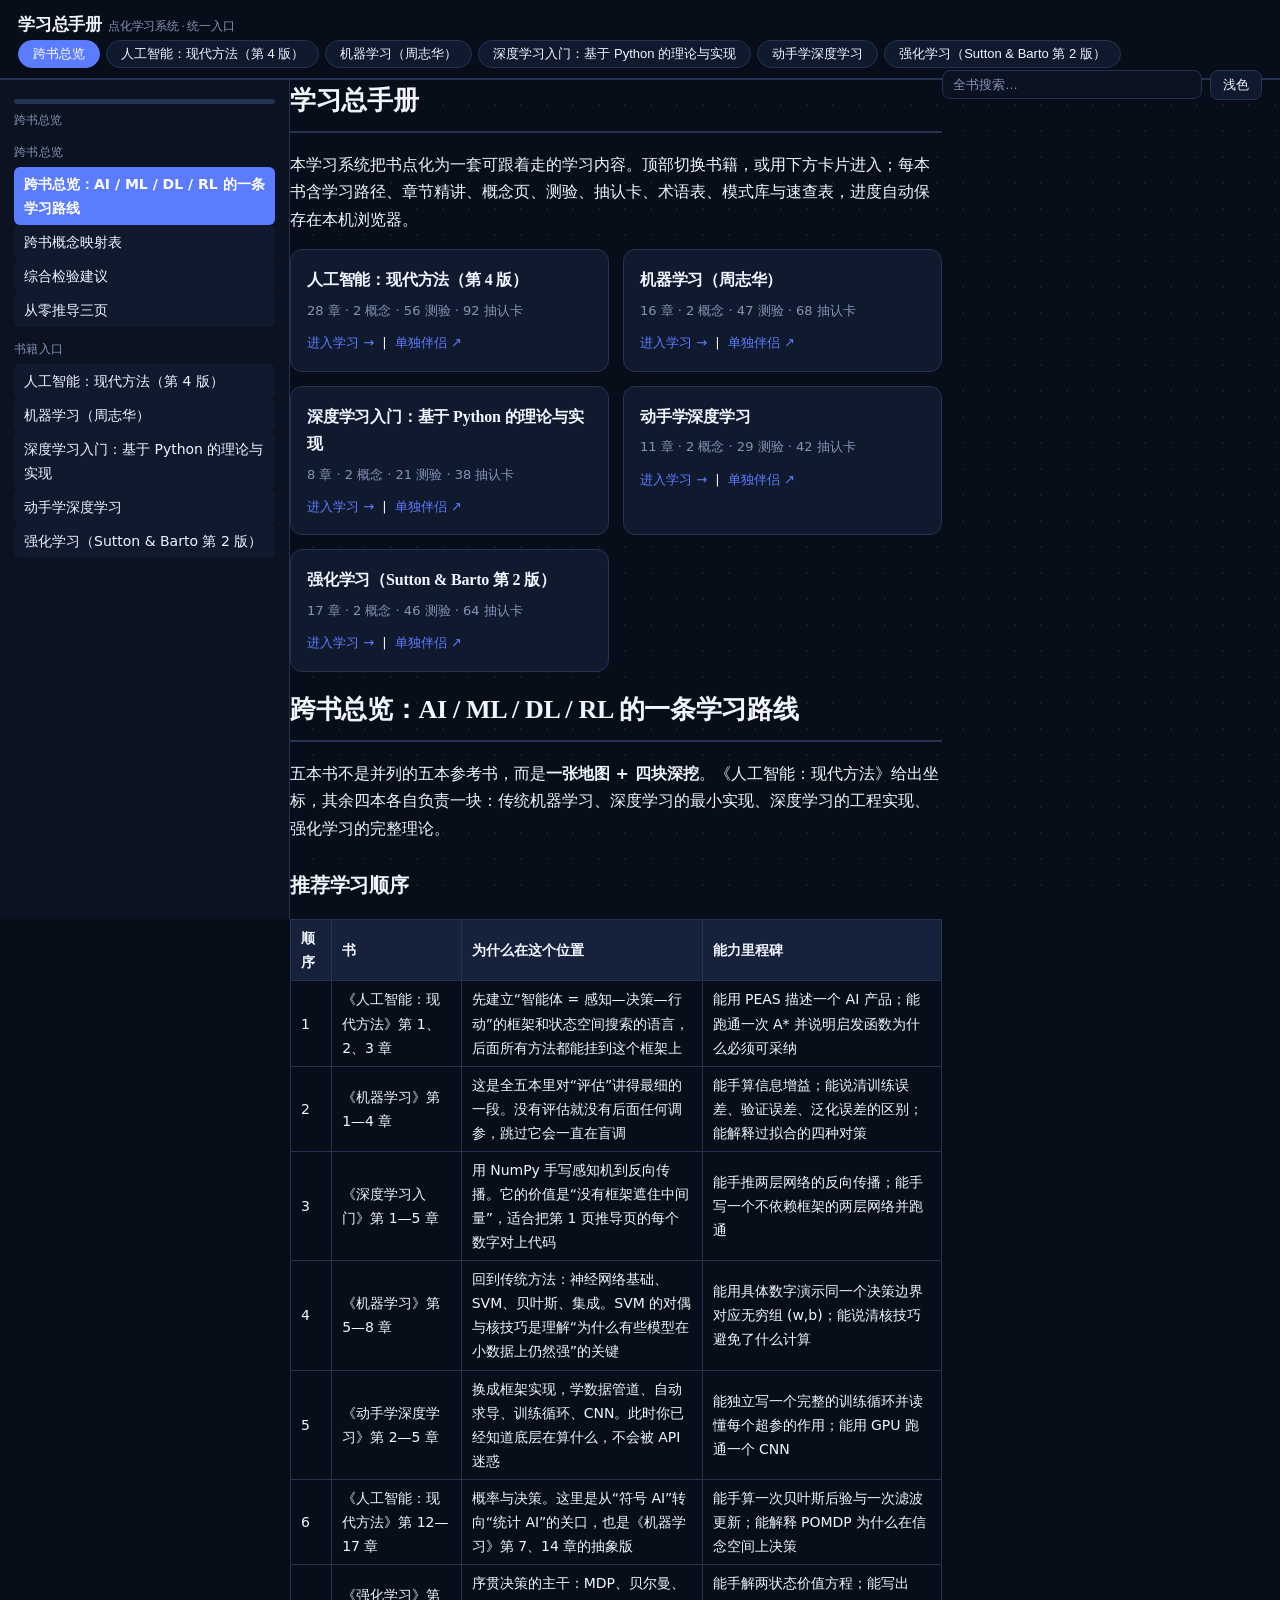
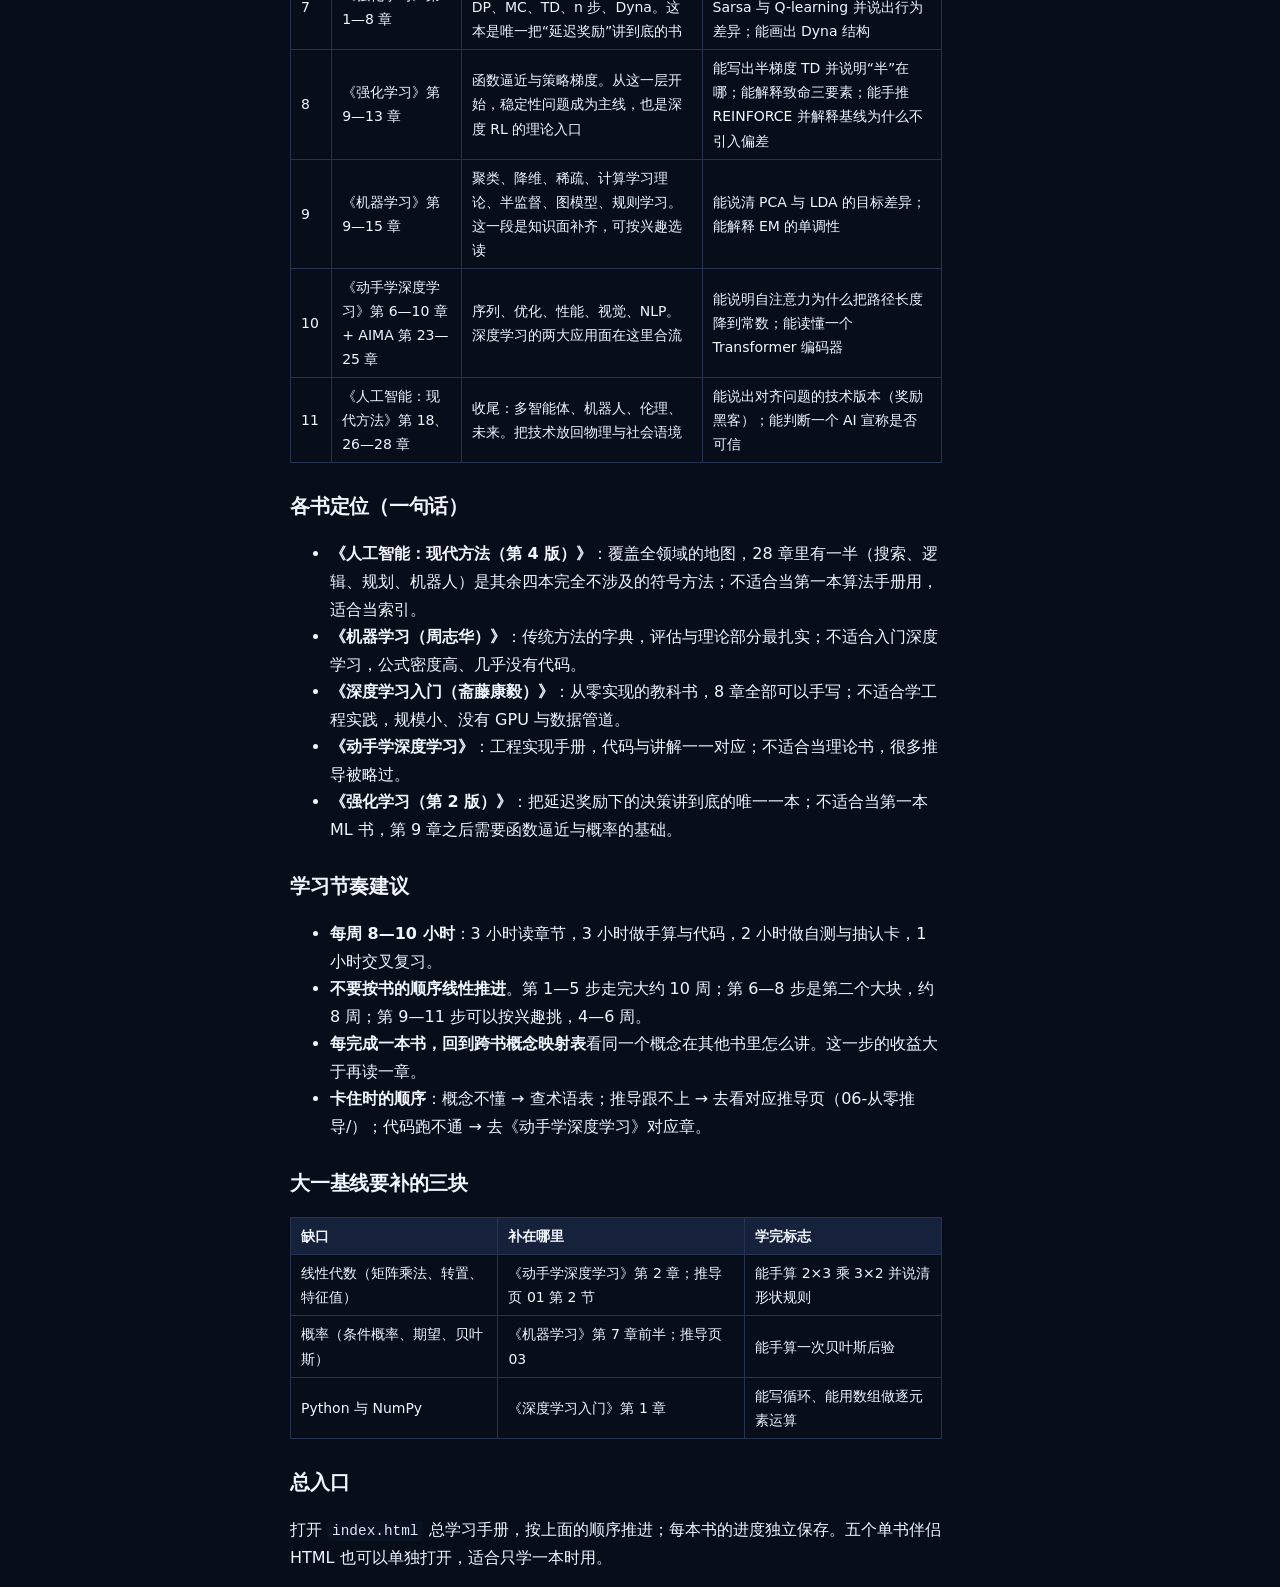
==== commit 604aba4a: "视觉同步：深色主题、衬线标题与移动端适配" ====
--- a/index.html
+++ b/index.html
@@ -96,6 +96,460 @@
   .layout{flex-direction:column}.main{padding:16px}
   .hdr-right{float:none;margin-top:8px}#q{width:100%}}
 </style>
+<link rel="icon" type="image/x-icon" href="favicon.ico">
+<style id="zs-visual-theme">
+/* 知枢 · 深色视觉层 · 只改样式，不改结构
+   适用：知枢多书总入口 / 单书伴侣 / 旧版从零推导页。
+   设计口径：深色底、钴蓝+鲸青、衬线标题、点阵底纹、无玻璃拟态。 */
+
+:root,
+html[data-theme="dark"],
+body[data-theme="dark"] {
+  --bg: #080d1a;
+  --bg-soft: #0b1222;
+  --bg2: #0b1222;
+  --bg3: #16213b;
+  --panel: #101a2f;
+  --panel-2: #16213b;
+  --card: #101a2f;
+  --text: #f1f5ff;
+  --text2: #c7d0e5;
+  --text3: #8494b4;
+  --muted: #8494b4;
+  --border: #253252;
+  --accent: #5c7cff;
+  --accent-strong: #4d6bff;
+  --accent2: #16c7d9;
+  --accent3: #2bd9a5;
+  --accent-soft: #18264a;
+  --ok: #2bd9a5;
+  --bad: #ff7088;
+  --warn: #f5b35c;
+  --danger: #ff7088;
+  --code-bg: #0a1120;
+  --dot: rgba(92, 124, 255, .12);
+  --radius: 10px;
+  --font-display: "Noto Serif CJK SC", "Noto Serif SC", "Songti SC", "STSong", Georgia, serif;
+  --font-body: "Noto Sans CJK SC", "Noto Sans SC", "PingFang SC", "Hiragino Sans GB", "Microsoft YaHei", system-ui, sans-serif;
+  --font-mono: "JetBrains Mono", "SFMono-Regular", Consolas, "Liberation Mono", monospace;
+  --ink: #f1f5ff;
+  --ink-2: #c7d0e5;
+  --ink-3: #8494b4;
+  --paper: #080d1a;
+  --paper-2: #101a2f;
+  --wash: #0b1222;
+  --line: #253252;
+  --line-soft: #1b2742;
+}
+
+html[data-theme="light"],
+body[data-theme="light"],
+body[data-theme=""] {
+  --bg: #edf1f8;
+  --bg-soft: #e4eaf5;
+  --bg2: #e4eaf5;
+  --bg3: #dbe4f2;
+  --panel: #f9fbff;
+  --panel-2: #f1f5fc;
+  --card: #f9fbff;
+  --text: #111827;
+  --text2: #26324a;
+  --text3: #5b6b86;
+  --muted: #5b6b86;
+  --border: #c9d4e8;
+  --accent: #3950de;
+  --accent-strong: #2f43c9;
+  --accent2: #0e8fa4;
+  --accent3: #12805f;
+  --accent-soft: #dbe4ff;
+  --ok: #12805f;
+  --bad: #c02a44;
+  --warn: #9a5b00;
+  --danger: #c02a44;
+  --code-bg: #eef2f9;
+  --dot: rgba(57, 80, 222, .10);
+  --ink: #111827;
+  --ink-2: #26324a;
+  --ink-3: #5b6b86;
+  --paper: #edf1f8;
+  --paper-2: #f9fbff;
+  --wash: #e4eaf5;
+  --line: #c9d4e8;
+  --line-soft: #dbe4f2;
+}
+
+html,
+body {
+  background-color: var(--bg) !important;
+  color: var(--text) !important;
+}
+
+body {
+  font-family: var(--font-body) !important;
+  background-image: radial-gradient(circle at 1px 1px, var(--dot) 1px, transparent 1.2px);
+  background-size: 26px 26px;
+  background-attachment: fixed;
+  font-size: 16px;
+  line-height: 1.72;
+}
+
+h1, h2, h3, h4, h5,
+.page h1, .page h2, .page h3,
+.brand, .hero-title, .title {
+  font-family: var(--font-display) !important;
+  letter-spacing: -.012em;
+}
+
+h1, h2, h3, h4, h5,
+.page h1, .page h2, .page h3 {
+  color: var(--text) !important;
+}
+
+header,
+.topbar,
+.topbar-fixed,
+#topbar,
+.site-header {
+  background: var(--bg) !important;
+  border-color: var(--border) !important;
+  color: var(--text) !important;
+}
+
+header,
+.topbar,
+.topbar-fixed,
+#topbar {
+  box-shadow: 0 1px 0 var(--border);
+}
+
+/* 通用 hero / 页头：旧版单页常用 .header 或 .hero，不是 header 标签 */
+.hero,
+.header,
+.page-header,
+.hero-block {
+  background: var(--bg) !important;
+  color: var(--text) !important;
+  border-bottom: 1px solid var(--border);
+  box-shadow: none !important;
+}
+
+.hero h1,
+.header h1,
+.page-header h1,
+.hero p,
+.header p,
+.page-header p {
+  color: var(--text) !important;
+}
+
+.section-title {
+  border-left-color: var(--accent) !important;
+  color: var(--text) !important;
+}
+
+.stat .num,
+.metric .num,
+.kpi .value {
+  color: var(--accent2) !important;
+}
+
+
+.brand span,
+.sub,
+.meta,
+.muted,
+.text-muted,
+.card .meta,
+.book-card .meta {
+  color: var(--muted) !important;
+}
+
+.sidebar,
+aside.sidebar,
+#sidebar,
+.rail {
+  background: var(--bg-soft) !important;
+  border-color: var(--border) !important;
+}
+
+.main,
+main.main,
+#view,
+.view {
+  background: transparent !important;
+  color: var(--text) !important;
+}
+
+.page,
+.page * {
+  border-color: var(--border);
+}
+
+.page h1 {
+  border-bottom-color: var(--border) !important;
+}
+
+a {
+  color: var(--accent) !important;
+}
+
+a:hover {
+  color: var(--accent2) !important;
+}
+
+.tab,
+.tabs button,
+.tabs .tab,
+.nav-item,
+#theme-btn,
+#nav-toggle,
+button {
+  color: var(--text) !important;
+  background: var(--panel) !important;
+  border-color: var(--border) !important;
+}
+
+.tab:hover,
+.tabs button:hover,
+.nav-item:hover,
+button:hover {
+  background: var(--accent-soft) !important;
+}
+
+.tab.active,
+.tabs .tab.active,
+.nav-item.active,
+button.primary,
+.btn.primary,
+.quiz-check {
+  background: var(--accent) !important;
+  border-color: var(--accent) !important;
+  color: #fff !important;
+}
+
+.nav-item.active,
+.tab.active {
+  color: #fff !important;
+}
+
+.nav-sec,
+.nav-label,
+.sidebar .sub {
+  color: var(--muted) !important;
+}
+
+#progress-bar,
+.bar,
+.progress {
+  background: var(--border) !important;
+}
+
+#progress-bar > div,
+#progress-fill,
+.bar > i,
+.progress > i {
+  background: var(--accent) !important;
+}
+
+input,
+select,
+textarea,
+#q,
+#glossary-filter,
+.search,
+.search input {
+  background: var(--bg-soft) !important;
+  color: var(--text) !important;
+  border-color: var(--border) !important;
+}
+
+input::placeholder,
+textarea::placeholder,
+#q::placeholder,
+#glossary-filter::placeholder {
+  color: var(--text3) !important;
+}
+
+.page table,
+table {
+  border-color: var(--border) !important;
+  color: var(--text) !important;
+}
+
+.page th,
+th {
+  background: var(--panel-2) !important;
+  color: var(--text) !important;
+  border-color: var(--border) !important;
+}
+
+.page td,
+td {
+  border-color: var(--border) !important;
+}
+
+.page code,
+code,
+kbd,
+samp {
+  background: var(--code-bg) !important;
+  color: #dbe6ff !important;
+}
+
+html[data-theme="light"] code,
+body[data-theme="light"] code,
+body[data-theme=""] code,
+html[data-theme="light"] .page code,
+body[data-theme="light"] .page code,
+body[data-theme=""] .page code {
+  color: #17223b !important;
+}
+
+.page pre,
+pre {
+  background: var(--code-bg) !important;
+  color: #dbe6ff !important;
+  border: 1px solid var(--border);
+}
+
+html[data-theme="light"] pre,
+body[data-theme="light"] pre,
+body[data-theme=""] pre {
+  color: #17223b !important;
+}
+
+.page blockquote,
+blockquote {
+  background: var(--accent-soft) !important;
+  border-left-color: var(--accent) !important;
+  color: var(--text) !important;
+}
+
+.mermaid,
+.mermaid-hint {
+  background: var(--code-bg) !important;
+  color: var(--muted) !important;
+  border-color: var(--border) !important;
+}
+
+.quiz-item,
+.path-step,
+.book-card,
+.concept-card,
+.pattern-card,
+.term-card,
+.diag-card,
+.search-hit,
+.card,
+.box,
+.panel,
+.fc-front,
+.fc-back,
+details,
+summary {
+  background: var(--panel) !important;
+  border-color: var(--border) !important;
+  color: var(--text) !important;
+}
+
+.book-card:hover,
+.concept-card:hover,
+.quiz-item:hover {
+  border-color: var(--accent) !important;
+}
+
+.quiz-explain,
+.source-badge,
+.glossary-ref,
+.card-counts,
+.source,
+.citation {
+  color: var(--muted) !important;
+  border-color: var(--border) !important;
+}
+
+.quiz-blank,
+.quiz-opts label,
+.quiz-opts label:hover {
+  background: var(--bg-soft) !important;
+  color: var(--text) !important;
+  border-color: var(--border) !important;
+}
+
+.fc-back {
+  background: var(--accent-soft) !important;
+}
+
+.tag,
+.pill,
+.badge {
+  background: var(--panel-2) !important;
+  border-color: var(--border) !important;
+  color: var(--text2) !important;
+}
+
+.empty {
+  color: var(--muted) !important;
+}
+
+.card .icon:empty,
+.icon-label:empty {
+  display: none !important;
+}
+
+* {
+  scrollbar-color: #2a3a5f transparent;
+  scrollbar-width: thin;
+}
+
+::selection {
+  background: var(--accent);
+  color: #fff;
+}
+
+/* 深色主题下代码高亮不要被旧样式压成白底 */
+html[data-theme="dark"] .page pre,
+body[data-theme="dark"] .page pre {
+  background: var(--code-bg) !important;
+}
+
+/* 旧版页面里的白色卡片兜底 */
+html[data-theme="dark"] .page .card,
+body[data-theme="dark"] .page .card {
+  background: var(--panel) !important;
+}
+
+@media (max-width: 820px) {
+  body {
+    background-size: 22px 22px;
+    font-size: 15.5px;
+  }
+  header,
+  .topbar,
+  .topbar-fixed {
+    background: var(--bg) !important;
+  }
+}
+
+@media (prefers-reduced-motion: reduce) {
+  *, *::before, *::after {
+    transition-duration: .001ms !important;
+    animation-duration: .001ms !important;
+    animation-iteration-count: 1 !important;
+  }
+}
+
+@media print {
+  html, body {
+    background: #fff !important;
+    color: #000 !important;
+  }
+  body {
+    background-image: none !important;
+  }
+}
+
+</style>
 </head>
 <body>
 <header>
@@ -493,5 +947,35 @@
 })();
 route();
 </script>
+<script id="zs-visual-init">
+(function(){
+  try{
+    var B=document.body, H=document.documentElement;
+    if(!B.dataset.theme && !H.dataset.theme) B.dataset.theme='dark';
+    var EMOJI=/[\u{1F000}-\u{1FAFF}\u{2600}-\u{27BF}\u{2B00}-\u{2BFF}\u{FE0F}\u{200D}]/gu;
+    var scope=document.querySelectorAll('header, .topbar, .topbar-fixed, #topbar, .sidebar, .tabs, .hdr-right, .card-actions, .card-controls, .section-title, .card .icon, .icon-label');
+    for(var i=0;i<scope.length;i++){
+      var w=document.createTreeWalker(scope[i],NodeFilter.SHOW_TEXT,null,false), n;
+      while(n=w.nextNode()){
+        if(EMOJI.test(n.nodeValue)){
+          n.nodeValue=n.nodeValue.replace(EMOJI,'').replace(/[ \t]+/g,' ').replace(/^ | $/g,'');
+        }
+      }
+    }
+    var btn=document.getElementById('theme-btn')||document.getElementById('theme')||document.getElementById('themeToggle');
+    function label(){
+      if(!btn) return;
+      var light=B.dataset.theme==='light'||H.getAttribute('data-theme')==='light'||B.dataset.theme==='';
+      if(btn.textContent.trim()===''||/浅色|深色/.test(btn.textContent)) btn.textContent=light?'深色':'浅色';
+    }
+    label();
+    if(btn){
+      new MutationObserver(label).observe(B,{attributes:true,attributeFilter:['data-theme']});
+      new MutationObserver(label).observe(H,{attributes:true,attributeFilter:['data-theme']});
+      btn.addEventListener('click',function(){setTimeout(label,0);},true);
+    }
+  }catch(e){}
+})();
+</script>
 </body>
 </html>
